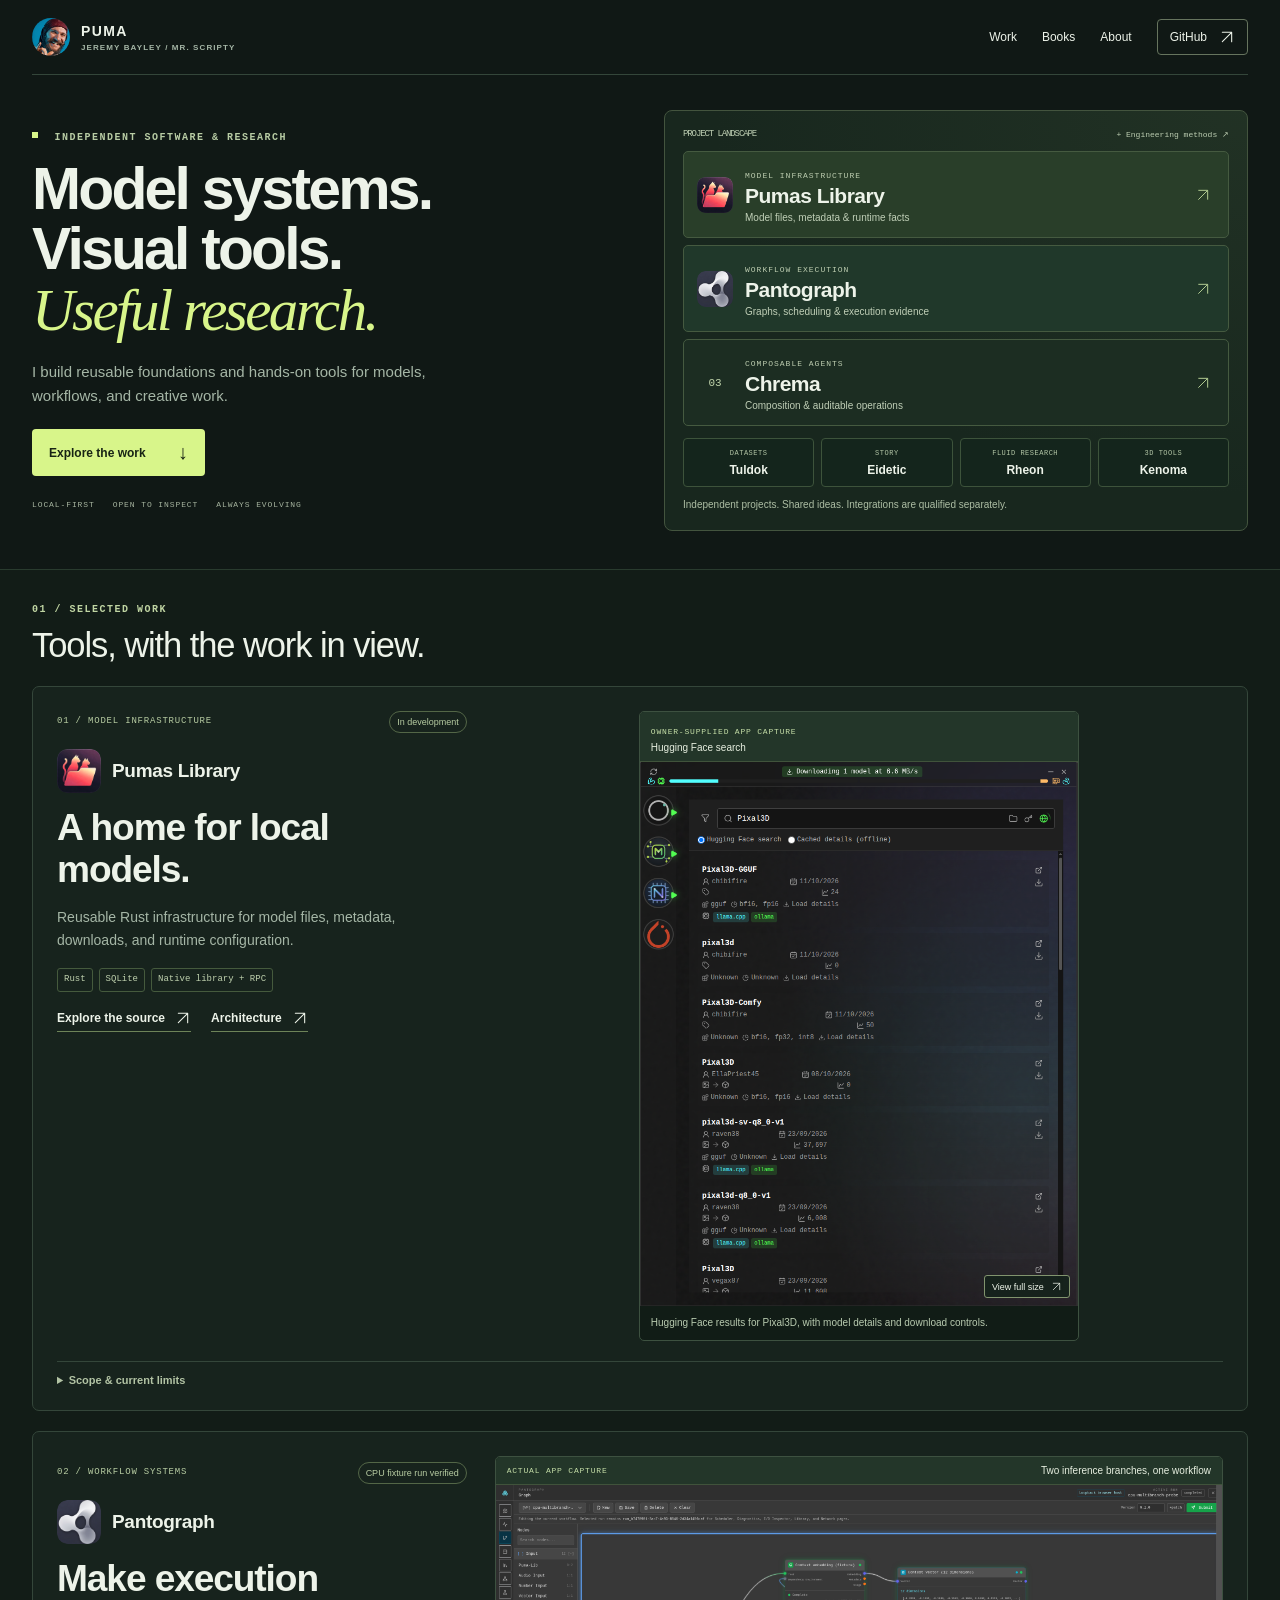
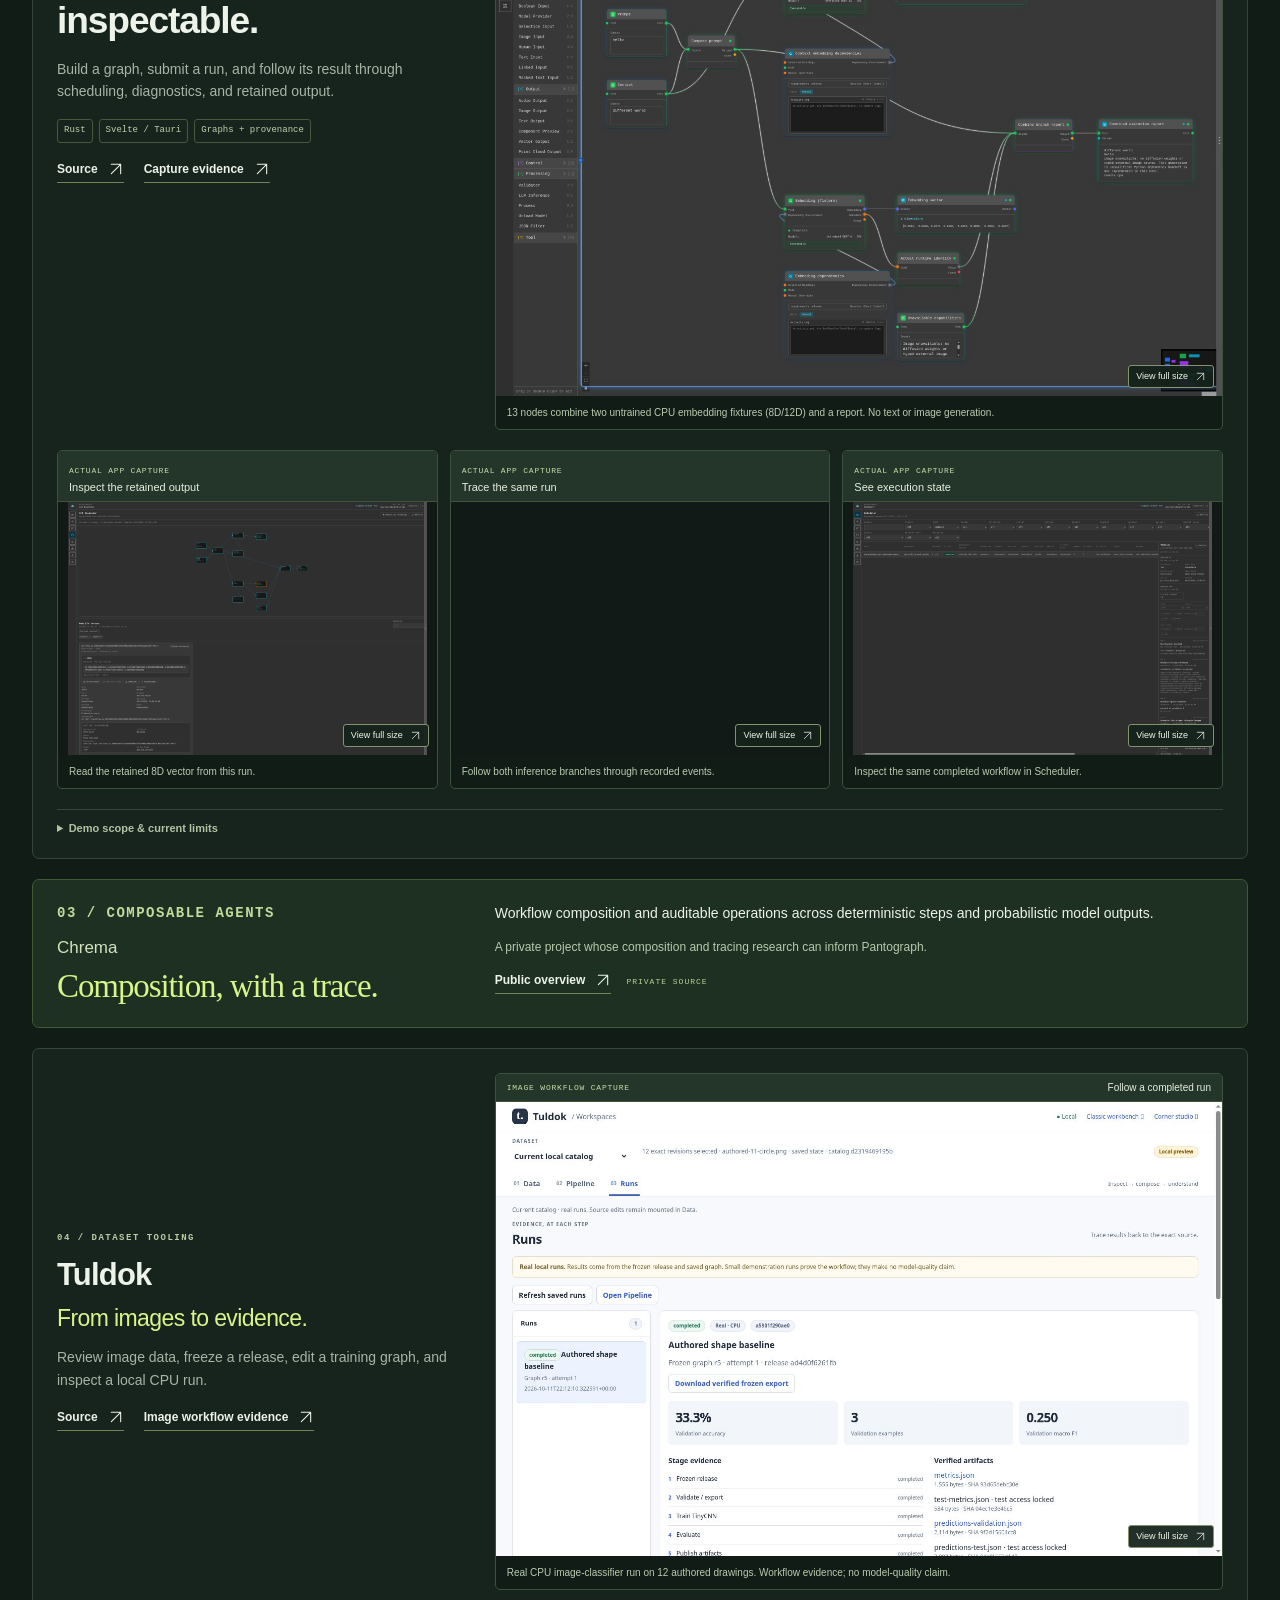
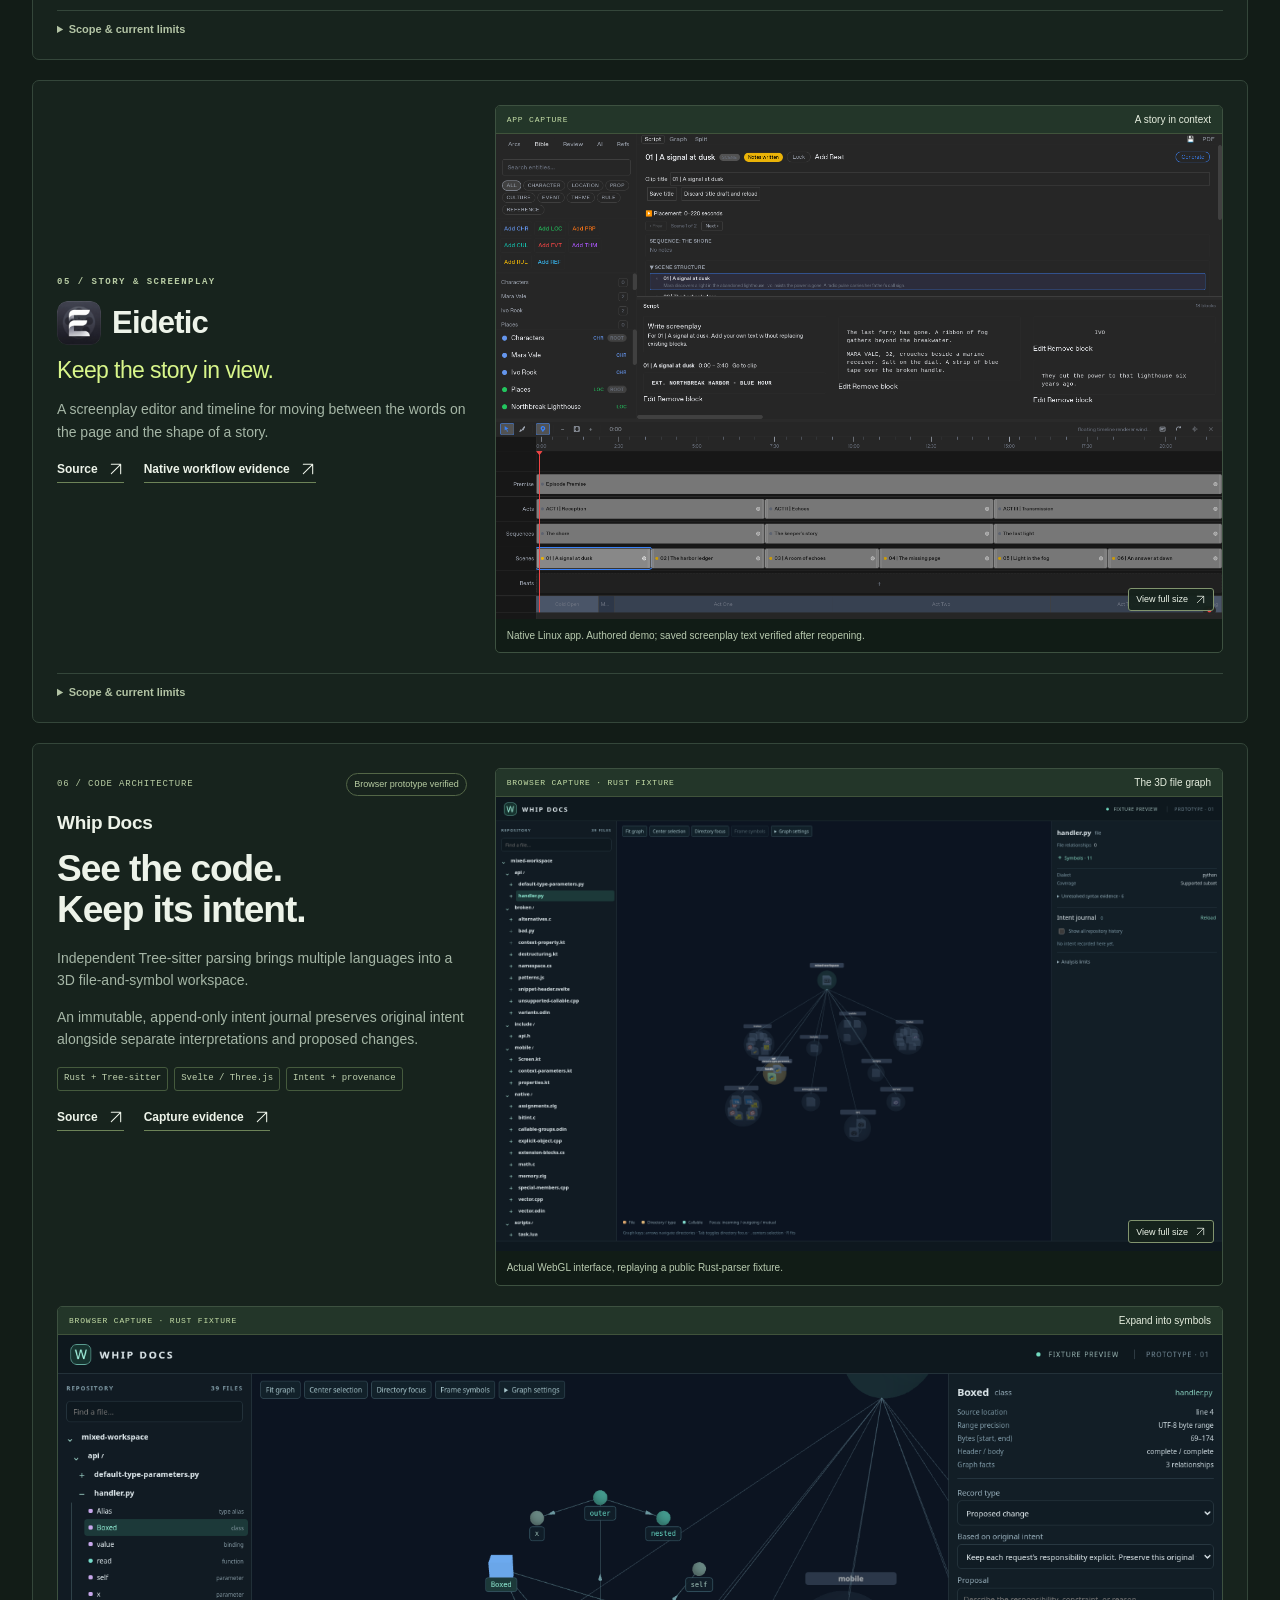
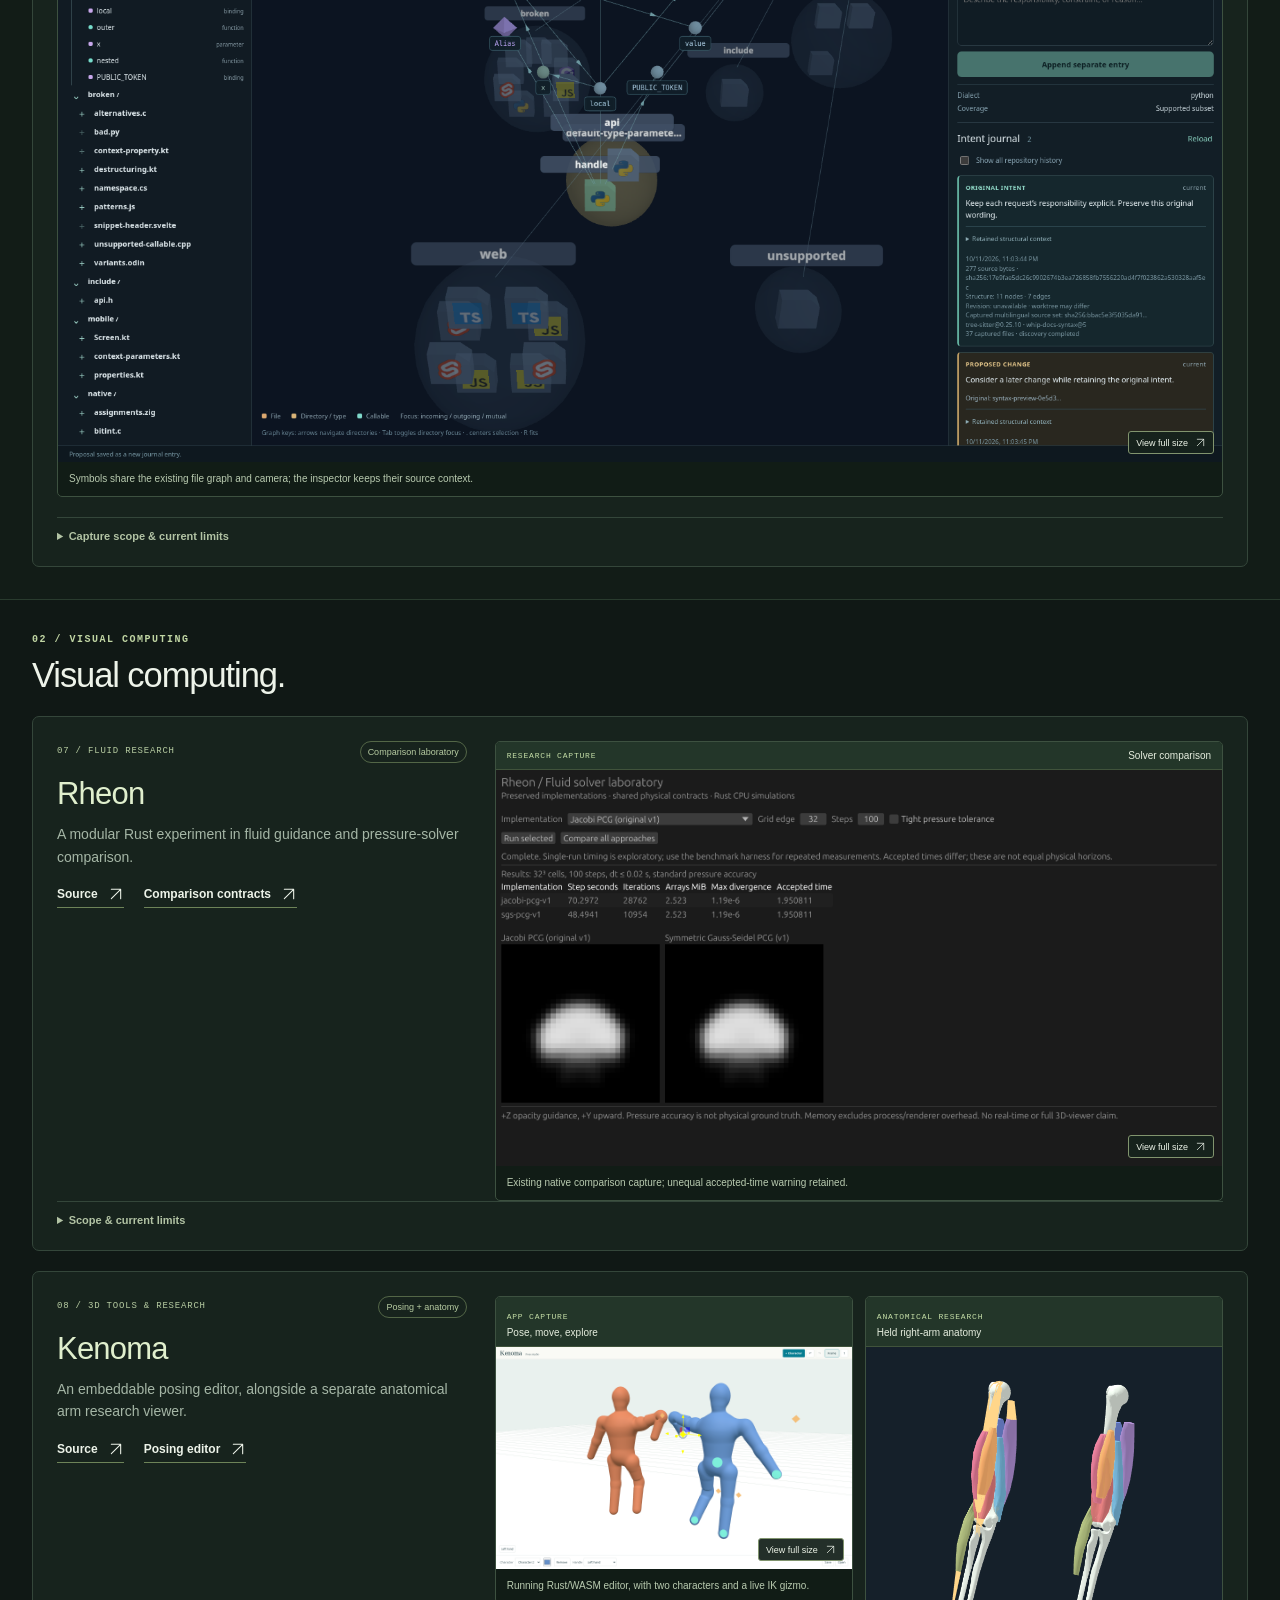
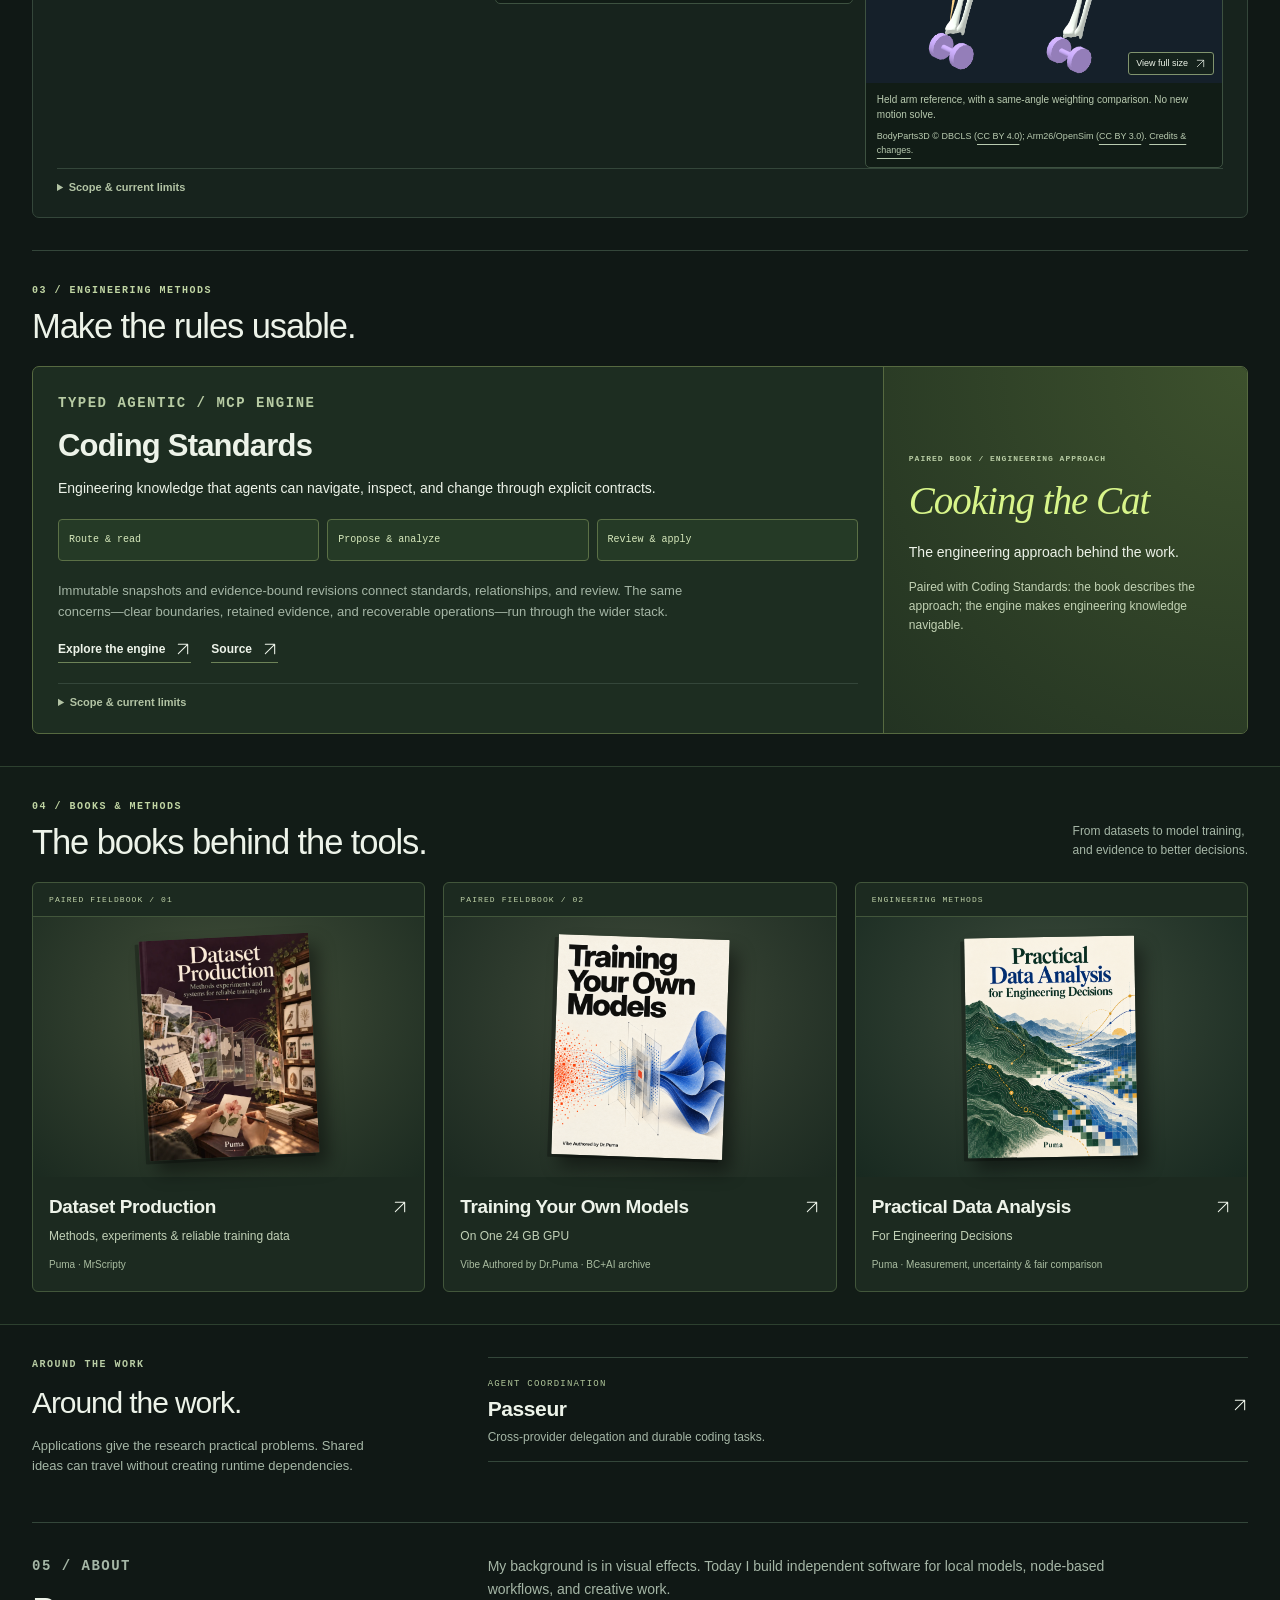
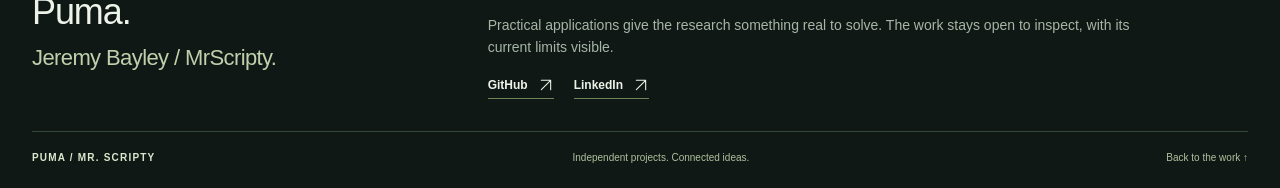
==== index.html @ 7b584778 "Fix stale portfolio styling with versioned asset URLs" ====
<!doctype html>
<html lang="en"><head><meta charset="utf-8"><meta name="viewport" content="width=device-width,initial-scale=1"><meta name="color-scheme" content="dark"><meta name="theme-color" content="#101815"><meta name="description" content="Puma / Jeremy Bayley: independent software, creative tools and practical research."><title>Puma · Jeremy Bayley — Systems, tools &amp; research</title><link rel="icon" href="assets/favicon.svg" type="image/svg+xml"><link rel="stylesheet" href="styles.41bb4b5ed6e1.css"><script src="script.73ab2d2be243.js" defer></script></head>
<body><a class="skip-link" href="#main">Skip to content</a>
<header class="site-header"><a class="wordmark" href="#top" aria-label="Puma, back to top"><img class="profile-photo" src="puma.jpg?v=661bb77b05d5" alt="Puma’s profile photo" width="1176" height="1174" decoding="async"><span>PUMA<small>JEREMY BAYLEY / MR. SCRIPTY</small></span></a><nav aria-label="Main navigation"><a href="#work">Work</a><a href="#books">Books</a><a href="#about">About</a><a class="nav-github" href="https://github.com/MrScripty">GitHub<svg class="icon" viewBox="0 0 24 24" fill="none" stroke="currentColor" stroke-width="1.6" stroke-linecap="round" stroke-linejoin="round" aria-hidden="true"><path d="M5 19 19 5M5 5h14v14"/></svg></a></nav></header>
<main id="main">
<section class="hero wrap" id="top"><div class="hero-copy"><p class="eyebrow"><span class="status-dot"></span> INDEPENDENT SOFTWARE &amp; RESEARCH</p><h1>Model systems.<br>Visual tools.<br><em>Useful research.</em></h1><p class="hero-description">I build reusable foundations and hands-on tools for models, workflows, and creative work.</p><a class="primary-link" href="#work">Explore the work <span aria-hidden="true">↓</span></a><div class="hero-signature"><span>LOCAL-FIRST</span><span>OPEN TO INSPECT</span><span>ALWAYS EVOLVING</span></div></div>
<div class="landscape" aria-labelledby="landscape-title"><div class="map-heading"><h2 id="landscape-title">Project landscape</h2><a href="#standards">+ Engineering methods ↗</a></div><div class="foundation-list"><a class="foundation foundation-pumas" href="#pumas"><img class="foundation-icon" src="assets/icons/pumas-icon.png" alt="" width="512" height="512"><div><small>MODEL INFRASTRUCTURE</small><strong>Pumas Library</strong><p>Model files, metadata &amp; runtime facts</p></div><svg class="foundation-glyph icon" viewBox="0 0 24 24" fill="none" stroke="currentColor" stroke-width="1.5" aria-hidden="true"><path d="M5 19 19 5M5 5h14v14"/></svg></a><a class="foundation" href="#pantograph"><img class="foundation-icon" src="assets/icons/pantograph-icon.png" alt="" width="512" height="512"><div><small>WORKFLOW EXECUTION</small><strong>Pantograph</strong><p>Graphs, scheduling &amp; execution evidence</p></div><svg class="foundation-glyph icon" viewBox="0 0 24 24" fill="none" stroke="currentColor" stroke-width="1.5" aria-hidden="true"><path d="M5 19 19 5M5 5h14v14"/></svg></a><a class="foundation foundation-chrema" href="#chrema"><span class="foundation-number">03</span><div><small>COMPOSABLE AGENTS</small><strong>Chrema</strong><p>Composition &amp; auditable operations</p></div><svg class="foundation-glyph icon" viewBox="0 0 24 24" fill="none" stroke="currentColor" stroke-width="1.5" aria-hidden="true"><path d="M5 19 19 5M5 5h14v14"/></svg></a></div><div class="map-tools"><a href="#tuldok"><small>DATASETS</small><b>Tuldok</b></a><a href="#eidetic"><small>STORY</small><b>Eidetic</b></a><a href="#rheon"><small>FLUID RESEARCH</small><b>Rheon</b></a><a href="#kenoma"><small>3D TOOLS</small><b>Kenoma</b></a></div><p class="map-caption">Independent projects. Shared ideas. <br>Integrations are qualified separately.</p></div></section>
<section class="work-section" id="work"><div class="wrap"><div class="section-heading"><p class="eyebrow">01 / SELECTED WORK</p><h2>Tools, with the work in view.</h2></div>
<article class="feature feature-pumas" id="pumas"><div class="project-copy"><div class="project-kicker"><span>01 / MODEL INFRASTRUCTURE</span><span class="pill">In development</span></div><h3 class="project-title"><img class="product-icon" src="assets/icons/pumas-icon.png" alt="" width="512" height="512">Pumas Library</h3><p class="project-deck">A home for local models.</p><p>Reusable Rust infrastructure for model files, metadata, downloads, and runtime configuration.</p><div class="tags"><span>Rust</span><span>SQLite</span><span>Native library + RPC</span></div><div class="project-links"><a class="text-link" href="https://github.com/MrScripty/Pumas-Library">Explore the source<svg class="icon" viewBox="0 0 24 24" fill="none" stroke="currentColor" stroke-width="1.6" stroke-linecap="round" stroke-linejoin="round" aria-hidden="true"><path d="M5 19 19 5M5 5h14v14"/></svg></a><a class="text-link" href="https://github.com/MrScripty/Pumas-Library/blob/main/docs/ARCHITECTURE.md">Architecture<svg class="icon" viewBox="0 0 24 24" fill="none" stroke="currentColor" stroke-width="1.6" stroke-linecap="round" stroke-linejoin="round" aria-hidden="true"><path d="M5 19 19 5M5 5h14v14"/></svg></a></div></div><div class="pumas-captures"><figure class="app-capture"><div class="capture-heading"><span>OWNER-SUPPLIED APP CAPTURE</span><b>Hugging Face search</b></div><a class="capture-button" href="assets/PumasLibrary_search_v0.8.0.png?v=174078d0e2f5" aria-label="Enlarge Pumas Library: Hugging Face search"><img src="assets/PumasLibrary_search_v0.8.0.png?v=174078d0e2f5" alt="Pumas Library Hugging Face search results for Pixal3D, showing model names, repository authors, formats and download controls." width="805" height="1001" loading="lazy" decoding="async"><span class="capture-zoom">View full size <svg class="icon" viewBox="0 0 24 24" fill="none" stroke="currentColor" stroke-width="1.6" stroke-linecap="round" stroke-linejoin="round" aria-hidden="true"><path d="M5 19 19 5M5 5h14v14"/></svg></span></a><figcaption>Hugging Face results for Pixal3D, with model details and download controls.</figcaption></figure></div><details class="project-boundary"><summary>Scope &amp; current limits</summary><p>This is an owner-supplied capture of the current local app. The screenshot does not establish an exact app source revision, completed downloads or inference results. Linux x64 is the primary runtime target; inference backends and host-language bindings have separate verification limits.</p></details></article>
<article class="feature feature-pantograph" id="pantograph"><div class="project-copy"><div class="project-kicker"><span>02 / WORKFLOW SYSTEMS</span><span class="pill">CPU fixture run verified</span></div><h3 class="project-title"><img class="product-icon" src="assets/icons/pantograph-icon.png" alt="" width="512" height="512">Pantograph</h3><p class="project-deck">Make execution inspectable.</p><p>Build a graph, submit a run, and follow its result through scheduling, diagnostics, and retained output.</p><div class="tags"><span>Rust</span><span>Svelte / Tauri</span><span>Graphs + provenance</span></div><div class="project-links"><a class="text-link" href="https://github.com/MrScripty/Pantograph">Source<svg class="icon" viewBox="0 0 24 24" fill="none" stroke="currentColor" stroke-width="1.6" stroke-linecap="round" stroke-linejoin="round" aria-hidden="true"><path d="M5 19 19 5M5 5h14v14"/></svg></a><a class="text-link" href="https://github.com/MrScripty/Pantograph/blob/03d838bb099104ccd36f02f366d1d4721674626a/docs/images/multibranch-inference-demo-2026-10-12/README.md">Capture evidence<svg class="icon" viewBox="0 0 24 24" fill="none" stroke="currentColor" stroke-width="1.6" stroke-linecap="round" stroke-linejoin="round" aria-hidden="true"><path d="M5 19 19 5M5 5h14v14"/></svg></a></div></div><div class="project-visual"><figure class="app-capture"><div class="capture-heading"><span>ACTUAL APP CAPTURE</span><b>Two inference branches, one workflow</b></div><a class="capture-button" href="assets/pantograph-inference-multibranch-graph-completed.png?v=d48e36d267e7" aria-label="Enlarge Two inference branches, one workflow"><img src="assets/pantograph-inference-multibranch-graph-completed.png?v=d48e36d267e7" alt="Actual Pantograph 13-node graph showing two completed untrained Candle CPU embedding branches, eight- and twelve-dimensional vector outputs, and a combined report that states unavailable capabilities." width="2560" height="1800" loading="lazy" decoding="async"><span class="capture-zoom">View full size <svg class="icon" viewBox="0 0 24 24" fill="none" stroke="currentColor" stroke-width="1.6" stroke-linecap="round" stroke-linejoin="round" aria-hidden="true"><path d="M5 19 19 5M5 5h14v14"/></svg></span></a><figcaption>13 nodes combine two untrained CPU embedding fixtures (8D/12D) and a report. No text or image generation.</figcaption></figure></div><div class="capture-strip"><figure class="app-capture"><div class="capture-heading"><span>ACTUAL APP CAPTURE</span><b>Inspect the retained output</b></div><a class="capture-button" href="assets/pantograph-inference-multibranch-retained-output.png?v=21f74817ab9e" aria-label="Enlarge Inspect the retained output"><img src="assets/pantograph-inference-multibranch-retained-output.png?v=21f74817ab9e" alt="Pantograph I/O Inspector showing the same 13-node workflow and its retained eight-dimensional embedding vector." width="2560" height="1800" loading="lazy" decoding="async"><span class="capture-zoom">View full size <svg class="icon" viewBox="0 0 24 24" fill="none" stroke="currentColor" stroke-width="1.6" stroke-linecap="round" stroke-linejoin="round" aria-hidden="true"><path d="M5 19 19 5M5 5h14v14"/></svg></span></a><figcaption>Read the retained 8D vector from this run.</figcaption></figure><figure class="app-capture"><div class="capture-heading"><span>ACTUAL APP CAPTURE</span><b>Trace the same run</b></div><a class="capture-button" href="assets/pantograph-inference-multibranch-diagnostics.png?v=797ea7038a73" aria-label="Enlarge Trace the same run"><img src="assets/pantograph-inference-multibranch-diagnostics.png?v=797ea7038a73" alt="Pantograph Diagnostics showing 22 projected events, both inference owners and the terminal event for the completed multi-branch run." width="2560" height="1800" loading="lazy" decoding="async"><span class="capture-zoom">View full size <svg class="icon" viewBox="0 0 24 24" fill="none" stroke="currentColor" stroke-width="1.6" stroke-linecap="round" stroke-linejoin="round" aria-hidden="true"><path d="M5 19 19 5M5 5h14v14"/></svg></span></a><figcaption>Follow both inference branches through recorded events.</figcaption></figure><figure class="app-capture"><div class="capture-heading"><span>ACTUAL APP CAPTURE</span><b>See execution state</b></div><a class="capture-button" href="assets/pantograph-inference-multibranch-scheduler.png?v=7bfa03d810b4" aria-label="Enlarge See execution state"><img src="assets/pantograph-inference-multibranch-scheduler.png?v=7bfa03d810b4" alt="Pantograph Scheduler showing the completed multi-branch CPU workflow and its event timeline. Estimate and cache fields retain their unavailable or unknown states." width="2560" height="1800" loading="lazy" decoding="async"><span class="capture-zoom">View full size <svg class="icon" viewBox="0 0 24 24" fill="none" stroke="currentColor" stroke-width="1.6" stroke-linecap="round" stroke-linejoin="round" aria-hidden="true"><path d="M5 19 19 5M5 5h14v14"/></svg></span></a><figcaption>Inspect the same completed workflow in Scheduler.</figcaption></figure></div><details class="project-boundary"><summary>Demo scope &amp; current limits</summary><p>All four unedited views belong to one completed 13-node, 13-edge run in the Svelte workbench and loopback Rust service at source 7b30b9b. Candle CPU inference uses committed, untrained BERT-8 and BERT-12 fixtures; this verifies the execution path, not useful semantic quality. The report combines existing text and runtime facts. Text generation is unqualified; image generation and image transport are unavailable in this host. Native Tauri execution is not established. Unknown dependency badges, scheduler estimates and cache fields remain visible without treating them as verified measurements.</p></details></article>
<article class="chrema-panel" id="chrema"><div><p class="eyebrow">03 / COMPOSABLE AGENTS</p><h3>Chrema</h3><p class="project-deck">Composition, with a trace.</p></div><div><p>Workflow composition and auditable operations across deterministic steps and probabilistic model outputs.</p><p class="subtle">A private project whose composition and tracing research can inform Pantograph.</p><a class="text-link" href="https://github.com/MrScripty/MrScripty#models-workflows--agent-first-development">Public overview<svg class="icon" viewBox="0 0 24 24" fill="none" stroke="currentColor" stroke-width="1.6" stroke-linecap="round" stroke-linejoin="round" aria-hidden="true"><path d="M5 19 19 5M5 5h14v14"/></svg></a><span class="private-label">PRIVATE SOURCE</span></div></article>
<div class="application-grid"><section class="tool-card app-section" id="tuldok"><div class="app-copy"><p class="eyebrow">04 / DATASET TOOLING</p><h3>Tuldok</h3><p class="tool-deck">From images to evidence.</p><p>Review image data, freeze a release, edit a training graph, and inspect a local CPU run.</p><div class="project-links"><a class="text-link" href="https://github.com/MrScripty/Tuldok">Source<svg class="icon" viewBox="0 0 24 24" fill="none" stroke="currentColor" stroke-width="1.6" stroke-linecap="round" stroke-linejoin="round" aria-hidden="true"><path d="M5 19 19 5M5 5h14v14"/></svg></a><a class="text-link" href="https://github.com/MrScripty/Tuldok/blob/6d939359d3cef2464c2aff990dd58d50c4f8d791/docs/images/workspaces-m2/README.md">Image workflow evidence<svg class="icon" viewBox="0 0 24 24" fill="none" stroke="currentColor" stroke-width="1.6" stroke-linecap="round" stroke-linejoin="round" aria-hidden="true"><path d="M5 19 19 5M5 5h14v14"/></svg></a></div></div><div class="project-visual"><figure class="app-capture"><div class="capture-heading"><span>IMAGE WORKFLOW CAPTURE</span><b>Follow a completed run</b></div><a class="capture-button" href="assets/tuldok-workspace-results.jpg?v=34fdf853af38" aria-label="Enlarge Tuldok completed image-classifier run"><img src="assets/tuldok-workspace-results.jpg?v=34fdf853af38" alt="Tuldok Runs workspace showing a completed CPU image-classifier run, its frozen graph and release, validation metrics on three examples, completed stages, and verified artifacts." width="1440" height="900" loading="lazy" decoding="async"><span class="capture-zoom">View full size <svg class="icon" viewBox="0 0 24 24" fill="none" stroke="currentColor" stroke-width="1.6" stroke-linecap="round" stroke-linejoin="round" aria-hidden="true"><path d="M5 19 19 5M5 5h14v14"/></svg></span></a><figcaption>Real CPU image-classifier run on 12 authored drawings. Workflow evidence; no model-quality claim.</figcaption></figure></div><details class="project-boundary"><summary>Scope &amp; current limits</summary><p>Image classification with scratch CPU training. PostgreSQL persistence, restart, and data correction into a new release were verified. The tiny authored fixture does not establish useful model quality. Audio and 3D training are not qualified.</p></details></section><section class="tool-card app-section" id="eidetic"><div class="app-copy"><p class="eyebrow">05 / STORY &amp; SCREENPLAY</p><h3 class="project-title"><img class="product-icon" src="assets/icons/eidetic-icon.png" alt="" width="512" height="512">Eidetic</h3><p class="tool-deck">Keep the story in view.</p><p>A screenplay editor and timeline for moving between the words on the page and the shape of a story.</p><div class="project-links"><a class="text-link" href="https://github.com/MrScripty/Eidetic">Source<svg class="icon" viewBox="0 0 24 24" fill="none" stroke="currentColor" stroke-width="1.6" stroke-linecap="round" stroke-linejoin="round" aria-hidden="true"><path d="M5 19 19 5M5 5h14v14"/></svg></a><a class="text-link" href="https://github.com/MrScripty/Eidetic/blob/0f3481cd93e28673a566c77a2f0c7ca48469aab5/docs/reports/native-workflow-acceptance/README.md">Native workflow evidence<svg class="icon" viewBox="0 0 24 24" fill="none" stroke="currentColor" stroke-width="1.6" stroke-linecap="round" stroke-linejoin="round" aria-hidden="true"><path d="M5 19 19 5M5 5h14v14"/></svg></a></div></div><div class="project-visual"><figure class="app-capture"><div class="capture-heading"><span>APP CAPTURE</span><b>A story in context</b></div><a class="capture-button" href="assets/eidetic-screenplay-timeline.png?v=d8f85a18ac88" aria-label="Enlarge A story in context"><img src="assets/eidetic-screenplay-timeline.png?v=d8f85a18ac88" alt="Eidetic native Linux screenplay editor and six-scene timeline for the authored Signal at Low Tide demo." width="1440" height="960" loading="lazy" decoding="async"><span class="capture-zoom">View full size <svg class="icon" viewBox="0 0 24 24" fill="none" stroke="currentColor" stroke-width="1.6" stroke-linecap="round" stroke-linejoin="round" aria-hidden="true"><path d="M5 19 19 5M5 5h14v14"/></svg></span></a><figcaption>Native Linux app. Authored demo; saved screenplay text verified after reopening.</figcaption></figure></div><details class="project-boundary"><summary>Scope &amp; current limits</summary><p>Native Linux editing, save/reopen, cancellation and timeline controls were tested in draft PR #30. Renderer-type switching needs a restart; unified multiwindow rendering is unfinished. No real Pumas inference was tested. Story content is original authored fiction.</p></details></section></div>
<section class="feature feature-whip" id="whip-docs"><div class="project-copy"><div class="project-kicker"><span>06 / CODE ARCHITECTURE</span><span class="pill">Browser prototype verified</span></div><h3>Whip Docs</h3><p class="project-deck">See the code.<br>Keep its intent.</p><p>Independent Tree-sitter parsing brings multiple languages into a 3D file-and-symbol workspace.</p><p>An immutable, append-only intent journal preserves original intent alongside separate interpretations and proposed changes.</p><div class="tags"><span>Rust + Tree-sitter</span><span>Svelte / Three.js</span><span>Intent + provenance</span></div><div class="project-links"><a class="text-link" href="https://github.com/MrScripty/whip-docs">Source<svg class="icon" viewBox="0 0 24 24" fill="none" stroke="currentColor" stroke-width="1.6" stroke-linecap="round" stroke-linejoin="round" aria-hidden="true"><path d="M5 19 19 5M5 5h14v14"/></svg></a><a class="text-link" href="https://github.com/MrScripty/whip-docs/blob/c5a8417e4e13d18c6751de196cf667653863d5de/docs/images/README.md">Capture evidence<svg class="icon" viewBox="0 0 24 24" fill="none" stroke="currentColor" stroke-width="1.6" stroke-linecap="round" stroke-linejoin="round" aria-hidden="true"><path d="M5 19 19 5M5 5h14v14"/></svg></a></div></div><div class="project-visual"><figure class="app-capture "><div class="capture-heading"><span>BROWSER CAPTURE · RUST FIXTURE</span><b>The 3D file graph</b></div><a class="capture-button" href="assets/whip-docs-file-graph.png?v=a27901eb2ef0" aria-label="Enlarge Whip Docs The 3D file graph"><img src="assets/whip-docs-file-graph.png?v=a27901eb2ef0" alt="Actual Whip Docs browser interface with the repository tree, original 3D file and directory graph, and compact file inspector. The Fixture Preview indicator is visible." width="1680" height="1050" loading="lazy" decoding="async"><span class="capture-zoom">View full size <svg class="icon" viewBox="0 0 24 24" fill="none" stroke="currentColor" stroke-width="1.6" stroke-linecap="round" stroke-linejoin="round" aria-hidden="true"><path d="M5 19 19 5M5 5h14v14"/></svg></span></a><figcaption>Actual WebGL interface, replaying a public Rust-parser fixture.</figcaption></figure></div><div class="whip-details"><figure class="app-capture "><div class="capture-heading"><span>BROWSER CAPTURE · RUST FIXTURE</span><b>Expand into symbols</b></div><a class="capture-button" href="assets/whip-docs-expanded-symbols.png?v=34637384262d" aria-label="Enlarge Whip Docs Expand into symbols"><img src="assets/whip-docs-expanded-symbols.png?v=34637384262d" alt="Whip Docs browser capture with Python declarations expanded above their parent file in the same 3D scene. The selected Boxed class and its intent journal appear in the inspector." width="1680" height="1050" loading="lazy" decoding="async"><span class="capture-zoom">View full size <svg class="icon" viewBox="0 0 24 24" fill="none" stroke="currentColor" stroke-width="1.6" stroke-linecap="round" stroke-linejoin="round" aria-hidden="true"><path d="M5 19 19 5M5 5h14v14"/></svg></span></a><figcaption>Symbols share the existing file graph and camera; the inspector keeps their source context.</figcaption></figure></div><details class="project-boundary"><summary>Capture scope &amp; current limits</summary><p>These are unedited Chromium captures of the real UI at a5caed08, replaying public synthetic output from the Rust Tree-sitter parser (extractor @5). The latest @6 parser repair preserves this UI. Browser fixture storage is separate from the Rust journal. Native desktop build, Tauri IPC and restart acceptance are not yet verified. The inspector records intent and proposals; it does not execute proposals or establish a Passeur runtime integration.</p></details></section>
</div></section>
<section class="research-section wrap" id="research"><div class="section-heading"><p class="eyebrow">02 / VISUAL COMPUTING</p><h2>Visual computing.</h2></div><div class="research-grid"><article class="research-card" id="rheon"><div class="research-copy"><div class="project-kicker"><span>07 / FLUID RESEARCH</span><span class="pill">Comparison laboratory</span></div><h3>Rheon</h3><p>A modular Rust experiment in fluid guidance and pressure-solver comparison.</p><div class="project-links"><a class="text-link" href="https://github.com/MrScripty/Rheon">Source<svg class="icon" viewBox="0 0 24 24" fill="none" stroke="currentColor" stroke-width="1.6" stroke-linecap="round" stroke-linejoin="round" aria-hidden="true"><path d="M5 19 19 5M5 5h14v14"/></svg></a><a class="text-link" href="https://github.com/MrScripty/Rheon/blob/main/docs/COMPARISON.md">Comparison contracts<svg class="icon" viewBox="0 0 24 24" fill="none" stroke="currentColor" stroke-width="1.6" stroke-linecap="round" stroke-linejoin="round" aria-hidden="true"><path d="M5 19 19 5M5 5h14v14"/></svg></a></div></div><div class="research-visual"><figure class="app-capture"><div class="capture-heading"><span>RESEARCH CAPTURE</span><b>Solver comparison</b></div><a class="capture-button" href="assets/rheon-native-comparison.png?v=95cbfa411eb5" aria-label="Enlarge Solver comparison"><img src="assets/rheon-native-comparison.png?v=95cbfa411eb5" alt="Solver comparison. Existing native comparison capture; unequal accepted-time warning retained." width="1650" height="900" loading="lazy" decoding="async"><span class="capture-zoom">View full size <svg class="icon" viewBox="0 0 24 24" fill="none" stroke="currentColor" stroke-width="1.6" stroke-linecap="round" stroke-linejoin="round" aria-hidden="true"><path d="M5 19 19 5M5 5h14v14"/></svg></span></a><figcaption>Existing native comparison capture; unequal accepted-time warning retained.</figcaption></figure></div><details class="project-boundary"><summary>Scope &amp; current limits</summary><p>The current capture is a fixed-box solver comparison with unequal accepted-time warnings. It is not physical validation or a production simulation benchmark. Full 3D simulation qualification remains separate.</p></details></article><article class="research-card" id="kenoma"><div class="research-copy"><div class="project-kicker"><span>08 / 3D TOOLS &amp; RESEARCH</span><span class="pill">Posing + anatomy</span></div><h3>Kenoma</h3><p>An embeddable posing editor, alongside a separate anatomical arm research viewer.</p><div class="project-links"><a class="text-link" href="https://github.com/MrScripty/Kenoma">Source<svg class="icon" viewBox="0 0 24 24" fill="none" stroke="currentColor" stroke-width="1.6" stroke-linecap="round" stroke-linejoin="round" aria-hidden="true"><path d="M5 19 19 5M5 5h14v14"/></svg></a><a class="text-link" href="https://github.com/MrScripty/Kenoma/blob/main/browser/simple-graph/README.md">Posing editor<svg class="icon" viewBox="0 0 24 24" fill="none" stroke="currentColor" stroke-width="1.6" stroke-linecap="round" stroke-linejoin="round" aria-hidden="true"><path d="M5 19 19 5M5 5h14v14"/></svg></a></div></div><div class="research-visual"><div class="kenoma-captures"><figure class="app-capture"><div class="capture-heading"><span>APP CAPTURE</span><b>Pose, move, explore</b></div><a class="capture-button" href="assets/kenoma-two-character-scene.png?v=4ae8f7458f54" aria-label="Enlarge Pose, move, explore"><img src="assets/kenoma-two-character-scene.png?v=4ae8f7458f54" alt="Pose, move, explore. Running Rust/WASM editor, with two characters and a live IK gizmo." width="1600" height="1000" loading="lazy" decoding="async"><span class="capture-zoom">View full size <svg class="icon" viewBox="0 0 24 24" fill="none" stroke="currentColor" stroke-width="1.6" stroke-linecap="round" stroke-linejoin="round" aria-hidden="true"><path d="M5 19 19 5M5 5h14v14"/></svg></span></a><figcaption>Running Rust/WASM editor, with two characters and a live IK gizmo.</figcaption></figure><figure class="app-capture"><div class="capture-heading"><span>ANATOMICAL RESEARCH</span><b>Held right-arm anatomy</b></div><a class="capture-button" href="assets/kenoma-held-anatomy-scene.png?v=f5447eaa7a86" aria-label="Enlarge Held right-arm anatomy"><img src="assets/kenoma-held-anatomy-scene.png?v=f5447eaa7a86" alt="Kenoma native WebGL canvas showing a held right-arm reference assembly with three atlas bones, seven derived muscle volumes and gold tendon routes, beside the same-angle authored bone-weight comparison." width="700" height="661" loading="lazy" decoding="async"><span class="capture-zoom">View full size <svg class="icon" viewBox="0 0 24 24" fill="none" stroke="currentColor" stroke-width="1.6" stroke-linecap="round" stroke-linejoin="round" aria-hidden="true"><path d="M5 19 19 5M5 5h14v14"/></svg></span></a><figcaption>Held arm reference, with a same-angle weighting comparison. No new motion solve.<span class="capture-attribution">BodyParts3D © DBCLS (<a href="https://creativecommons.org/licenses/by/4.0/">CC BY 4.0</a>); Arm26/OpenSim (<a href="https://creativecommons.org/licenses/by/3.0/">CC BY 3.0</a>). <a href="https://github.com/MrScripty/Kenoma/blob/b9ccaacd355d9c75cce042541f738de7df56de69/docs/review/research-book-teaching/portfolio-anatomy/held-scene.md">Credits &amp; changes</a>.</span></figcaption></figure></div></div><details class="project-boundary"><summary>Scope &amp; current limits</summary><p>The poser shows schematic characters with visible joint creasing. The separate arm viewer shows three atlas bones, seven derived muscle volumes and authored tendon routes at a stored, held resting state. No new time step or trajectory ran during capture. It is not a validated full-body simulation or a clinical model.</p></details></article></div></section>
<section class="standards-section wrap" id="standards"><div class="section-heading"><p class="eyebrow">03 / ENGINEERING METHODS</p><h2>Make the rules usable.</h2></div><div class="standards-pair"><article class="standards-engine"><p class="eyebrow">TYPED AGENTIC / MCP ENGINE</p><h3>Coding Standards</h3><p>Engineering knowledge that agents can navigate, inspect, and change through explicit contracts.</p><div class="engine-flow" aria-label="Standards workflow"><span>Route &amp; read</span><span>Propose &amp; analyze</span><span>Review &amp; apply</span></div><p class="subtle">Immutable snapshots and evidence-bound revisions connect standards, relationships, and review. The same concerns—clear boundaries, retained evidence, and recoverable operations—run through the wider stack.</p><div class="project-links"><a class="text-link" href="https://github.com/MrScripty/Coding-Standards/blob/188beda1fa477d21d576c233dd8c7f4c4c267d23/tools/standards_engine/README.md">Explore the engine<svg class="icon" viewBox="0 0 24 24" fill="none" stroke="currentColor" stroke-width="1.6" stroke-linecap="round" stroke-linejoin="round" aria-hidden="true"><path d="M5 19 19 5M5 5h14v14"/></svg></a><a class="text-link" href="https://github.com/MrScripty/Coding-Standards">Source<svg class="icon" viewBox="0 0 24 24" fill="none" stroke="currentColor" stroke-width="1.6" stroke-linecap="round" stroke-linejoin="round" aria-hidden="true"><path d="M5 19 19 5M5 5h14v14"/></svg></a></div><details class="project-boundary"><summary>Scope &amp; current limits</summary><p>Typed MCP navigation and controlled authoring are documented in the current engine. Content qualification is a separate process; the real corpus begins unqualified. Review, application, and recovery remain explicit operations. This is not a claim that every application integrates the engine.</p></details></article><aside class="paired-book"><p class="eyebrow">PAIRED BOOK / ENGINEERING APPROACH</p><h3>Cooking the Cat</h3><p>The engineering approach behind the work.</p><p class="subtle">Paired with Coding Standards: the book describes the approach; the engine makes engineering knowledge navigable.</p></aside></div></section>
<section class="books-section" id="books"><div class="wrap"><div class="section-heading books-heading"><div><p class="eyebrow">04 / BOOKS &amp; METHODS</p><h2>The books behind the tools.</h2></div><p>From datasets to model training,<br>and evidence to better decisions.</p></div><div class="book-grid"><a class="book-card" href="https://github.com/MrScripty/dataset-production"><span class="book-series">PAIRED FIELDBOOK / 01</span><div class="book-art"><img src="assets/books/dataset-production.webp" width="500" height="646" alt="Dataset Production — original public book cover" loading="lazy" decoding="async"></div><div class="book-meta"><h3>Dataset Production<svg class="icon" viewBox="0 0 24 24" fill="none" stroke="currentColor" stroke-width="1.6" stroke-linecap="round" stroke-linejoin="round" aria-hidden="true"><path d="M5 19 19 5M5 5h14v14"/></svg></h3><p>Methods, experiments &amp; reliable training data</p><small>Puma · MrScripty</small></div></a><a class="book-card" href="https://github.com/bc-ai-ecosystem/training-your-own-models"><span class="book-series">PAIRED FIELDBOOK / 02</span><div class="book-art"><img src="assets/books/training-your-own-models.png" width="1104" height="1424" alt="Training Your Own Models — original public book cover" loading="lazy" decoding="async"></div><div class="book-meta"><h3>Training Your Own Models<svg class="icon" viewBox="0 0 24 24" fill="none" stroke="currentColor" stroke-width="1.6" stroke-linecap="round" stroke-linejoin="round" aria-hidden="true"><path d="M5 19 19 5M5 5h14v14"/></svg></h3><p>On One 24 GB GPU</p><small>Vibe Authored by Dr.Puma · BC+AI archive</small></div></a><a class="book-card" href="https://mrscripty.github.io/practical-data-analysis/"><span class="book-series">ENGINEERING METHODS</span><div class="book-art"><img src="assets/books/practical-data-analysis.png" width="1102" height="1427" alt="Practical Data Analysis — original public book cover" loading="lazy" decoding="async"></div><div class="book-meta"><h3>Practical Data Analysis<svg class="icon" viewBox="0 0 24 24" fill="none" stroke="currentColor" stroke-width="1.6" stroke-linecap="round" stroke-linejoin="round" aria-hidden="true"><path d="M5 19 19 5M5 5h14v14"/></svg></h3><p>For Engineering Decisions</p><small>Puma · Measurement, uncertainty &amp; fair comparison</small></div></a></div></div></section>
<section class="related-section wrap"><div><p class="eyebrow">AROUND THE WORK</p><h2>Around the work.</h2><p class="subtle">Applications give the research practical problems. Shared ideas can travel without creating runtime dependencies.</p></div><div class="related-list"><a href="https://github.com/MrScripty/Passeur"><span>AGENT COORDINATION</span><h3>Passeur <svg class="icon" viewBox="0 0 24 24" fill="none" stroke="currentColor" stroke-width="1.6" stroke-linecap="round" stroke-linejoin="round" aria-hidden="true"><path d="M5 19 19 5M5 5h14v14"/></svg></h3><p>Cross-provider delegation and durable coding tasks.</p></a></div></section>
<section class="about-section wrap" id="about"><div><p class="eyebrow">05 / ABOUT</p><h2>Puma.<br><span>Jeremy Bayley / MrScripty.</span></h2></div><div><p>My background is in visual effects. Today I build independent software for local models, node-based workflows, and creative work.</p><p>Practical applications give the research something real to solve. The work stays open to inspect, with its current limits visible.</p><div class="project-links"><a class="text-link" href="https://github.com/MrScripty">GitHub<svg class="icon" viewBox="0 0 24 24" fill="none" stroke="currentColor" stroke-width="1.6" stroke-linecap="round" stroke-linejoin="round" aria-hidden="true"><path d="M5 19 19 5M5 5h14v14"/></svg></a><a class="text-link" href="https://www.linkedin.com/in/jeremybayley">LinkedIn<svg class="icon" viewBox="0 0 24 24" fill="none" stroke="currentColor" stroke-width="1.6" stroke-linecap="round" stroke-linejoin="round" aria-hidden="true"><path d="M5 19 19 5M5 5h14v14"/></svg></a></div></div></section>
</main><footer class="site-footer wrap"><a href="#top">PUMA / MR. SCRIPTY</a><span>Independent projects. Connected ideas.</span><a href="#work">Back to the work ↑</a></footer>
<dialog class="image-dialog" id="image-dialog" aria-labelledby="dialog-caption"><button class="dialog-close" type="button" aria-label="Close enlarged screenshot">Close <span aria-hidden="true">×</span></button><img id="dialog-image" alt=""><p id="dialog-caption"></p></dialog>
</body></html>
---- styles.41bb4b5ed6e1.css ----
:root{--ink:#edf3e9;--forest:#101815;--paper:#17231d;--cream:#1c2b22;--lime:#d8f58a;--muted:#a5b6a6;--line:#34463a;font-family:Inter,ui-sans-serif,-apple-system,BlinkMacSystemFont,"Segoe UI",sans-serif;color:var(--ink);background:var(--forest);font-synthesis:none;color-scheme:dark}
*{box-sizing:border-box}html{scroll-behavior:smooth;scroll-padding-top:24px}body{margin:0}a{color:inherit;text-underline-offset:5px}button{font:inherit}img{max-width:100%}h1,h2,h3,p{margin-top:0}p{line-height:1.6}a,button,summary{-webkit-tap-highlight-color:transparent}a:focus-visible,button:focus-visible,summary:focus-visible{outline:3px solid var(--lime);outline-offset:4px}.wrap,.site-header{width:min(1240px,calc(100% - 64px));margin-inline:auto}.icon{width:16px;height:16px;display:inline-block;vertical-align:-3px;flex:none}.skip-link{position:fixed;top:12px;left:12px;z-index:100;background:var(--lime);color:#182018;padding:0;clip-path:inset(50%);width:1px;height:1px;overflow:hidden;white-space:nowrap}.skip-link:focus{clip-path:none;width:auto;height:auto;padding:14px}
.site-header{display:flex;align-items:center;justify-content:space-between;padding:18px 0;border-bottom:1px solid var(--line)}.wordmark{display:flex;gap:11px;align-items:center;text-decoration:none;font-size:14px;letter-spacing:1.4px;font-weight:750}.wordmark small{display:block;font-size:8px;color:var(--muted);letter-spacing:1.1px;margin-top:4px}.profile-photo{width:38px;height:38px;flex:none;display:block;border-radius:50%;object-fit:cover;object-position:center}.site-header nav{display:flex;gap:25px;align-items:center;font-size:12px}.site-header nav>a{text-decoration:none}.nav-github{border:1px solid #66745e;border-radius:4px;padding:9px 12px;display:flex;gap:12px;align-items:center}
.hero{display:grid;grid-template-columns:1fr 1fr;gap:48px;align-items:center;padding-block:35px 38px}.eyebrow{font:10px/1.6 ui-monospace,SFMono-Regular,Consolas,monospace;letter-spacing:1.5px;font-weight:600;margin-bottom:13px;color:#b8cca4}.status-dot{display:inline-block;width:6px;height:6px;background:var(--lime);margin-right:9px;vertical-align:2px}.hero h1{font-size:clamp(45px,4.6vw,65px);letter-spacing:-2.8px;line-height:1.03;font-weight:570;margin-bottom:19px}.hero h1 em{font-family:Georgia,"Times New Roman",serif;font-weight:400;color:var(--lime);letter-spacing:-2.5px}.hero-description{max-width:445px;color:var(--muted);font-size:15px;margin-bottom:21px}.primary-link{display:inline-flex;gap:32px;align-items:center;padding:12px 17px;background:var(--lime);color:#172314;font-size:12px;font-weight:650;text-decoration:none;border-radius:4px}.primary-link:hover{background:#e5ffa8}.primary-link span{font-size:20px}.hero-signature{display:flex;gap:18px;font:8px/1.5 ui-monospace,monospace;letter-spacing:.9px;color:#a6b49f;margin-top:23px}
.landscape{padding:18px;border:1px solid #43543e;border-radius:8px;background:radial-gradient(ellipse at 100% 0,#34473155,transparent 65%),#18271e}.map-heading{display:flex;gap:12px;align-items:center;justify-content:space-between;margin-bottom:12px;font:9px ui-monospace,monospace;letter-spacing:1px;color:#bdceb2}.map-heading h2{font:inherit;margin:0;text-transform:uppercase}.map-heading a{font-size:8px;letter-spacing:0;text-decoration:none}.foundation-list{display:grid;gap:7px}.foundation{display:grid;grid-template-columns:36px 1fr 20px;gap:12px;align-items:center;padding:12px 13px;border:1px solid #455a40;border-radius:5px;text-decoration:none;background:#20382a;transition:border-color .15s}.foundation:hover{border-color:var(--lime)}.foundation-icon{width:36px;height:36px;object-fit:contain;border-radius:8px}.foundation-number{font:11px ui-monospace,monospace;color:#c0d4ab;text-align:center}.foundation small{font:8px/1.5 ui-monospace,monospace;letter-spacing:1px;color:#bdcdb0}.foundation strong{display:block;font-size:21px;font-weight:560;letter-spacing:-.5px;margin:2px 0}.foundation p{font-size:10px;margin:0;color:#c0cfb7;line-height:1.5}.foundation-glyph{color:#b1cb91}.foundation-pumas{background:#293e29}.foundation-chrema{background:#1c2d22}.map-tools{display:grid;grid-template-columns:repeat(4,minmax(0,1fr));gap:7px;margin-top:12px}.map-tools a{padding:9px 5px;border:1px solid #3d533b;border-radius:4px;text-align:center;text-decoration:none;background:#14251c}.map-tools a:hover{background:#2e442b}.map-tools small{display:block;font:7px/1.5 ui-monospace,monospace;letter-spacing:.5px;color:#b3c6a6}.map-tools b{display:block;margin-top:4px;font-weight:550;font-size:12px}.map-caption{font-size:10px;line-height:1.45;color:#adbea4;margin:11px 0 0}.map-caption br{display:none}
.work-section,.books-section{background:#121c17;padding-block:32px}.work-section{border-block:1px solid #293b2e}.section-heading{margin-bottom:20px}.section-heading .eyebrow{margin-bottom:8px;color:#c0d5a3}h2{font-size:clamp(27px,2.7vw,36px);line-height:1.15;font-weight:540;letter-spacing:-1.1px;margin-bottom:0}
.feature,.app-section{display:grid;grid-template-columns:minmax(0,.72fr) minmax(0,1.28fr);gap:20px 28px;padding:24px;margin-bottom:20px;background:var(--paper);border:1px solid var(--line);border-radius:7px;align-items:center}.project-copy,.app-copy,.project-visual{min-width:0}.project-kicker{display:flex;gap:10px;align-items:center;justify-content:space-between;flex-wrap:wrap;font:9px/1.5 ui-monospace,monospace;letter-spacing:.8px;color:#b7cca2;margin-bottom:16px}.pill{font:9px/1.4 ui-sans-serif,sans-serif;letter-spacing:0;border:1px solid #536647;border-radius:30px;padding:4px 7px;white-space:nowrap}.project-copy h3{font-size:19px;font-weight:650;letter-spacing:-.3px;margin-bottom:14px}.project-title{display:flex;align-items:center;gap:11px}.product-icon{width:44px;height:44px;border-radius:10px;object-fit:contain}.project-deck{font-size:clamp(27px,2.9vw,38px);line-height:1.12;letter-spacing:-1.1px;font-weight:550;margin-bottom:16px}.project-copy>p:not(.project-deck){font-size:14px;color:var(--muted);max-width:440px}.tags{display:flex;flex-wrap:wrap;gap:6px;margin:17px 0}.tags span{font:9px/1.5 ui-monospace,monospace;border:1px solid #455a3d;padding:4px 6px;border-radius:3px;color:#bfd1ae}.project-links{display:flex;flex-wrap:wrap;gap:13px 20px;margin-top:18px}.text-link{display:inline-flex;gap:10px;align-items:center;padding-bottom:5px;text-decoration:none;border-bottom:1px solid #6d8358;font-size:12px;font-weight:570}.text-link:hover{color:var(--lime);border-color:var(--lime)}.project-boundary{grid-column:1/-1;border-top:1px solid var(--line);padding-top:12px;font-size:12px;color:#b2c3a4}.project-boundary summary{cursor:pointer;font-weight:550;font-size:11px}.project-boundary p{font-size:12px;line-height:1.65;margin:11px 0 0;max-width:1000px}
.model-diagram{background:#15251b;border-radius:5px;padding:18px 22px;text-align:center;border:1px solid #405638;background-image:radial-gradient(#64774d66 .7px,transparent .7px);background-size:13px 13px}.diagram-label{display:block;text-align:left;font:8px ui-monospace,monospace;letter-spacing:1px;color:#bed1a1;margin-bottom:13px}.model-layer{border:1px solid #4b633c;border-radius:4px;padding:11px;background:#223621;max-width:350px;margin:auto}.model-layer>span{display:block;font:8px ui-monospace,monospace;letter-spacing:1.4px;color:#c0d3a9}.model-layer strong{display:block;font-size:17px;font-weight:550;letter-spacing:-.3px;margin:4px 0}.model-layer small{font-size:10px;color:#c0d1b2}.model-core{background:#304929;border-color:#66884c}.model-core strong{font-size:23px;color:var(--lime)}.model-diagram i{display:block;font-style:normal;color:#b5cc93;margin:3px}
.app-capture{margin:0;background:#111c16;border:1px solid #3d5140;border-radius:5px;overflow:hidden;color:#e6eedf}.capture-heading{padding:8px 11px;display:flex;gap:7px;align-items:center;justify-content:space-between;flex-wrap:wrap;background:#233629;border-bottom:1px solid #40533b}.capture-heading span{font:8px/1.4 ui-monospace,monospace;letter-spacing:.8px;color:#c6dfa8}.capture-heading b{font-size:10px;font-weight:500}.capture-button{display:block;position:relative;cursor:zoom-in;text-decoration:none}.capture-button img{width:100%;height:auto;display:block}.capture-zoom{position:absolute;bottom:8px;right:8px;background:#16231cf0;border:1px solid #81946e;border-radius:3px;padding:5px 7px;display:flex;align-items:center;gap:7px;color:#eef5e9;font-size:9px}.capture-zoom .icon{width:11px;height:11px}.app-capture figcaption{font-size:10px;line-height:1.55;padding:9px 11px;color:#b9cbb0}.capture-strip{grid-column:1/-1;display:grid;grid-template-columns:repeat(3,minmax(0,1fr));gap:12px}.capture-strip .capture-heading{display:block}.capture-strip .capture-heading b{display:block;margin-top:4px;font-size:11px}.capture-strip .capture-button{aspect-ratio:3/2;display:flex;align-items:center;background:#111a16}.capture-strip img{height:100%;object-fit:contain}.capture-attribution{display:block;margin-top:6px;font-size:9px;line-height:1.6}.feature-pantograph{align-items:start}.feature-pantograph .project-copy{padding-top:6px}
.chrema-panel{display:grid;grid-template-columns:.72fr 1.28fr;gap:28px;padding:22px 24px;background:#1d3022;border:1px solid #405a36;border-radius:7px;margin:20px 0}.chrema-panel .eyebrow{color:#c4da9c}.chrema-panel h3{font-size:17px;font-weight:500;color:#d4e2bf;margin-bottom:10px}.chrema-panel .project-deck{color:var(--lime);margin-bottom:0;font-family:Georgia,serif;font-size:33px;font-weight:400}.chrema-panel p{font-size:14px;margin-bottom:13px}.chrema-panel .subtle{font-size:12px;color:#b8c9ac}.private-label{font:8px ui-monospace,monospace;letter-spacing:1px;margin-left:15px;color:#bdd095}.application-grid{display:grid;grid-template-columns:1fr;gap:20px}.app-section{margin-bottom:0}.app-section .eyebrow{font-size:9px;margin-bottom:11px}.app-section h3{font-size:31px;font-weight:550;letter-spacing:-.8px;margin-bottom:12px}.tool-deck{font-size:23px;line-height:1.2;letter-spacing:-.6px;color:var(--lime);margin-bottom:14px}.app-copy>p:not(.eyebrow):not(.tool-deck){font-size:14px;color:var(--muted)}
.research-section,.standards-section{padding-block:32px}.research-grid{display:grid;gap:20px}.research-card{display:grid;grid-template-columns:minmax(0,.72fr) minmax(0,1.28fr);column-gap:28px;align-items:start;background:var(--paper);border:1px solid var(--line);padding:24px;border-radius:7px}.research-copy,.research-visual{min-width:0}.research-copy>p{font-size:14px;color:var(--muted)}.research-card .project-kicker{margin-bottom:13px}.research-card h3{font-size:31px;letter-spacing:-.8px;font-weight:500;margin-bottom:11px;color:#e0efcd}.research-card>p{font-size:14px;color:var(--muted)}.research-card>.app-capture,.research-card>.kenoma-captures{grid-column:2;grid-row:1/5}.research-copy>.project-links{margin-top:18px}.research-card>.project-boundary{margin-top:0}.kenoma-captures{display:grid;grid-template-columns:repeat(2,minmax(0,1fr));gap:12px;align-items:start}.kenoma-captures .capture-heading{display:block}.kenoma-captures .capture-heading b{display:block;margin-top:4px}
.standards-section{border-top:1px solid var(--line)}.standards-pair{display:grid;grid-template-columns:1.4fr .6fr;border:1px solid #566940;border-radius:7px;overflow:hidden;background:#1d2d21}.standards-engine{padding:25px}.standards-engine h3{font-size:31px;letter-spacing:-.8px;font-weight:550;margin-bottom:13px}.standards-engine>p{font-size:14px;max-width:650px}.standards-engine .subtle{color:var(--muted);font-size:13px}.engine-flow{display:flex;gap:8px;margin:20px 0}.engine-flow span{flex:1;padding:13px 10px;border:1px solid #5b7046;border-radius:4px;font:10px/1.4 ui-monospace,monospace;color:#d7e9bc;background:#253a26}.standards-engine .project-boundary{margin-top:20px}.paired-book{padding:25px;background:radial-gradient(ellipse at top right,#3d512d,#233322);border-left:1px solid #566940;display:flex;flex-direction:column;justify-content:center}.paired-book .eyebrow{font-size:8px;letter-spacing:1px}.paired-book h3{font:italic 39px/1.12 Georgia,serif;color:var(--lime);letter-spacing:-1px;margin-bottom:19px}.paired-book p{font-size:14px}.paired-book .subtle{font-size:12px;color:#c2d2b4}
.books-section{border-block:1px solid #2d402f}.books-heading{display:flex;justify-content:space-between;gap:25px;align-items:end}.books-heading>p{font-size:12px;color:var(--muted);margin-bottom:2px}.book-grid{display:grid;grid-template-columns:repeat(3,minmax(0,1fr));gap:18px}.book-card{display:block;text-decoration:none;border:1px solid #42563b;background:#1c2a20;border-radius:6px;overflow:hidden;transition:transform .18s,border-color .18s}.book-card:hover{transform:translateY(-3px);border-color:var(--lime)}.book-series{display:block;padding:12px 16px;font:8px ui-monospace,monospace;letter-spacing:1.1px;color:#bed1a7;border-bottom:1px solid #42563b}.book-art{display:flex;align-items:center;justify-content:center;height:260px;padding:20px;background:radial-gradient(ellipse at 50% 35%,#43503a,#1b2a20)}.book-card:nth-child(2) .book-art{background:radial-gradient(ellipse at 50% 35%,#3f4b3a,#1b2920)}.book-card:nth-child(3) .book-art{background:radial-gradient(ellipse at 50% 35%,#3c4b3b,#182920)}.book-art img{height:220px;width:auto;max-width:90%;object-fit:contain;box-shadow:-4px 3px 0 #0004,8px 12px 18px #0007;transform:rotate(-3deg);border-radius:1px}.book-card:nth-child(2) .book-art img{transform:rotate(2deg)}.book-card:nth-child(3) .book-art img{transform:rotate(-1deg)}.book-meta{padding:18px 16px}.book-meta h3{font-size:19px;line-height:1.25;font-weight:570;letter-spacing:-.4px;margin-bottom:8px;display:flex;gap:10px;justify-content:space-between}.book-meta .icon{margin-top:4px}.book-meta p{font-size:12px;color:#c1d0b6;line-height:1.5;margin-bottom:12px}.book-meta small{font-size:10px;line-height:1.6;color:#a9bca0;display:block}
.related-section,.about-section{display:grid;grid-template-columns:.72fr 1.28fr;gap:28px;padding-block:32px}.related-section{border-bottom:1px solid var(--line)}.related-section h2{font-size:30px}.related-section .subtle{font-size:13px;max-width:350px;color:var(--muted);margin-top:15px}.related-list a{display:block;text-decoration:none;padding:14px 0;border-top:1px solid var(--line)}.related-list a:last-child{border-bottom:1px solid var(--line)}.related-list span{font:9px ui-monospace,monospace;letter-spacing:1.2px;color:#afc599}.related-list h3{font-size:21px;font-weight:550;letter-spacing:-.4px;display:flex;justify-content:space-between;margin:7px 0}.related-list p{font-size:12px;color:var(--muted);margin:0}.related-list a:hover h3{color:var(--lime)}.about-section h2{font-size:36px}.about-section h2 span{font-size:22px;color:#bfd1ac;letter-spacing:-.6px}.about-section p{font-size:14px;color:var(--muted);max-width:650px}.site-footer{border-top:1px solid var(--line);display:flex;justify-content:space-between;gap:18px;flex-wrap:wrap;padding-block:20px 25px;font-size:10px;color:#aec29e}.site-footer a{text-decoration:none}.site-footer a:first-child{font-weight:650;letter-spacing:1.2px;color:#dbe7cd}
.image-dialog{border:1px solid #738063;border-radius:7px;padding:16px;background:#172019;color:var(--ink);width:min(1440px,95vw);max-height:95dvh;overflow:auto}.image-dialog::backdrop{background:#050a08e8}.dialog-close{display:block;margin:0 0 14px auto;padding:10px 14px;border:1px solid #83976f;border-radius:3px;color:var(--ink);background:none;cursor:pointer;font-size:13px}.dialog-close span{font-size:21px;margin-left:12px}.image-dialog>img{display:block;max-width:100%;max-height:76dvh;margin:auto;object-fit:contain}.image-dialog p{font-size:12px;line-height:1.6;max-width:900px;margin:15px auto 2px}
@media(max-width:1000px){.hero{gap:28px}.hero h1{font-size:53px}.feature,.app-section,.research-card{gap:18px 22px;padding:21px;grid-template-columns:minmax(0,.85fr) minmax(0,1.15fr)}.project-kicker{font-size:8px}.project-deck{font-size:31px}.foundation{gap:9px;padding:11px}.foundation strong{font-size:19px}.landscape{padding:14px}.map-heading{letter-spacing:.5px}.map-heading a{font-size:7px}.book-art{height:230px}.book-art img{height:192px}.book-meta h3{font-size:17px}.kenoma-captures{gap:9px}}
@media(max-width:800px){.wrap,.site-header{width:calc(100% - 40px)}.hero{grid-template-columns:1fr 1fr;gap:22px;padding-block:28px}.hero h1{font-size:43px;letter-spacing:-2px}.hero h1 em{letter-spacing:-1.8px}.hero .eyebrow{font-size:8px;letter-spacing:.8px}.hero-description{font-size:13px}.hero-signature{gap:9px;font-size:6px;letter-spacing:.6px}.foundation{grid-template-columns:28px 1fr 16px;padding:10px 8px;gap:8px}.foundation-icon{width:28px;height:28px}.foundation strong{font-size:18px}.foundation small{font-size:7px;letter-spacing:.7px}.foundation p{font-size:9px}.map-heading{display:block}.map-heading a{display:inline-block;margin-top:7px}.map-tools{gap:4px}.map-tools small{font-size:6px;letter-spacing:0}.map-tools b{font-size:10px}.map-caption{font-size:9px}.feature,.app-section,.research-card{grid-template-columns:1fr}.project-copy>p:not(.project-deck){max-width:650px}.research-card>.project-kicker,.research-card>h3,.research-card>p,.research-card>.project-links,.research-card>.app-capture,.research-card>.kenoma-captures{grid-column:auto;grid-row:auto}.research-card{gap:18px}.research-card>.app-capture,.research-card>.kenoma-captures{margin-top:7px}.research-card>.project-links{margin-top:18px}.chrema-panel{grid-template-columns:1fr 1.3fr;gap:22px}.chrema-panel .project-deck{font-size:30px}.app-section{gap:20px}.app-copy .tool-deck{margin-bottom:11px}.app-copy .project-links{margin-top:14px}.capture-strip{gap:9px}.capture-strip .capture-heading{padding:8px}.capture-strip figcaption{font-size:9px;padding:8px}.standards-pair{grid-template-columns:1.25fr .75fr}.standards-engine,.paired-book{padding:21px}.paired-book h3{font-size:32px}.engine-flow{flex-wrap:wrap}.engine-flow span{flex-basis:100%;padding:10px}.book-grid{gap:12px}.book-art{height:210px;padding:16px}.book-art img{height:175px}.book-meta{padding:15px 12px}.book-meta h3{font-size:16px}.book-meta p{font-size:11px}.book-series{font-size:7px;letter-spacing:.7px;padding:12px}.books-heading>p{font-size:11px}.related-section,.about-section{grid-template-columns:.85fr 1.15fr;gap:23px}}
@media(max-width:560px){.wrap,.site-header{width:calc(100% - 32px)}.site-header{padding-block:15px}.site-header nav{gap:15px;font-size:11px}.site-header nav>a[href="#books"],.site-header nav>a[href="#about"]{display:none}.wordmark{font-size:12px;gap:9px}.wordmark small{font-size:6px;letter-spacing:.7px}.profile-photo{width:34px;height:34px}.nav-github{padding:8px 10px;gap:7px}.hero{grid-template-columns:1fr;gap:24px;padding-block:28px}.hero h1{font-size:51px;letter-spacing:-2.3px;margin-bottom:17px}.hero h1 em{letter-spacing:-2px}.hero .eyebrow{font-size:9px;letter-spacing:1px}.hero-description{font-size:14px;margin-bottom:18px}.hero-signature{font-size:7px;gap:14px;margin-top:20px}.landscape{padding:15px}.map-heading{display:flex;gap:6px;font-size:8px}.map-heading a{font-size:7px;margin:0}.foundation{grid-template-columns:32px 1fr 18px;padding:11px 10px;gap:11px}.foundation-icon{width:32px;height:32px}.foundation strong{font-size:21px}.foundation small{font-size:8px}.foundation p{font-size:10px}.map-tools{gap:6px}.map-tools small{font-size:6px}.map-tools b{font-size:11px}.map-caption{font-size:9px}.work-section,.research-section,.standards-section,.books-section{padding-block:27px}.section-heading{margin-bottom:18px}h2{font-size:29px;letter-spacing:-.9px}.feature,.app-section,.research-card{padding:17px;border-radius:6px}.project-kicker{font-size:8px;margin-bottom:15px}.project-copy h3{font-size:19px}.product-icon{width:39px;height:39px;border-radius:9px}.project-deck{font-size:31px;letter-spacing:-.8px}.project-copy>p:not(.project-deck){font-size:14px}.tags{margin-block:15px}.project-links{gap:13px 18px}.text-link{font-size:11px}.capture-strip{grid-template-columns:1fr;gap:12px}.capture-strip .capture-heading{display:flex;padding:8px 10px}.capture-strip .capture-heading b{margin:0;font-size:10px}.capture-strip .capture-button{aspect-ratio:auto;display:block}.capture-strip img{height:auto}.capture-strip figcaption,.app-capture figcaption{font-size:10px;padding:9px 10px}.capture-heading{padding:8px 10px}.capture-heading span{font-size:7px}.capture-heading b{font-size:9px}.capture-zoom{font-size:9px}.project-boundary summary{font-size:10px}.chrema-panel{grid-template-columns:1fr;gap:12px;padding:20px;margin-block:20px}.chrema-panel h3{margin-bottom:8px}.chrema-panel .project-deck{font-size:31px}.chrema-panel p{font-size:13px}.private-label{font-size:7px}.app-section h3,.research-card h3{font-size:29px}.tool-deck{font-size:22px}.kenoma-captures{grid-template-columns:1fr;gap:13px}.kenoma-captures .capture-heading{display:flex}.kenoma-captures .capture-heading b{margin:0}.capture-attribution{font-size:9px}.standards-pair{grid-template-columns:1fr}.standards-engine,.paired-book{padding:20px}.standards-engine h3{font-size:29px}.paired-book{border-left:0;border-top:1px solid #566940}.paired-book h3{font-size:36px;margin-bottom:14px}.engine-flow{gap:6px}.engine-flow span{flex:1;min-width:0;font-size:9px;padding:11px 7px}.books-heading{display:block}.books-heading>p{font-size:12px;margin-top:13px}.book-grid{grid-template-columns:1fr;gap:15px}.book-card{display:grid;grid-template-columns:40% 60%;align-items:center}.book-series{grid-column:1/-1;font-size:8px;padding:12px 15px}.book-art{height:207px;padding:17px 12px}.book-art img{height:auto;max-height:174px;max-width:100%;width:100%}.book-meta{padding:18px 15px}.book-meta h3{font-size:18px}.book-meta p{font-size:12px}.book-meta small{font-size:10px}.book-meta .icon{display:none}.related-section,.about-section{grid-template-columns:1fr;gap:20px;padding-block:28px}.related-section .subtle{max-width:none}.related-section h2{font-size:29px}.about-section h2{font-size:34px}.about-section h2 span{font-size:21px}.site-footer{font-size:9px;gap:18px}.site-footer>span{order:3;width:100%;font-size:10px}.site-footer>a:last-child{margin-left:auto}.image-dialog{padding:11px}}
@media(max-width:360px){.wrap,.site-header{width:calc(100% - 26px)}.wordmark small{display:none}.hero h1{font-size:44px}.hero-signature{font-size:6px;gap:11px}.foundation strong{font-size:19px}.map-tools small{font-size:5px}.map-tools b{font-size:10px}.map-heading{font-size:7px}.map-heading a{font-size:6px}.feature,.app-section,.research-card{padding:14px}.project-deck{font-size:28px}.book-art{height:190px;padding:14px 10px}.book-meta{padding:15px 12px}.book-meta h3{font-size:16px}.book-meta p{font-size:11px}.book-meta small{font-size:9px}.engine-flow span{font-size:8px}.private-label{margin-left:10px}}
@media(prefers-reduced-motion:reduce){html{scroll-behavior:auto}*,*::before,*::after{transition:none!important;animation:none!important}}
@media print{body{color:#111;background:#fff}.site-header nav,.landscape,.primary-link,.hero-signature,.image-dialog,.capture-zoom{display:none}.wrap,.site-header{width:100%}.hero,.feature,.app-section,.research-card,.related-section,.about-section{display:block}.hero{padding-block:20px}.hero h1{font-size:40px}.hero h1 em{color:#333}.work-section,.books-section{padding-block:25px}.feature,.tool-card,.research-card{break-inside:avoid;background:white;color:#111;margin-block:20px}.project-copy>p,.research-card>p,.about-section p,.subtle{color:#333}.book-art{height:230px}.book-art img{height:210px}.hero-description{color:#333}a{color:inherit}}

.feature-whip{margin-top:20px;margin-bottom:0;align-items:start}.feature-whip .project-copy{padding-top:5px}.whip-details{grid-column:1/-1;min-width:0}

.feature-pumas{align-items:start}.pumas-captures{width:100%;max-width:440px;justify-self:center;min-width:0}.pumas-captures .capture-heading{display:block}.pumas-captures .capture-heading b{display:block;margin-top:4px}
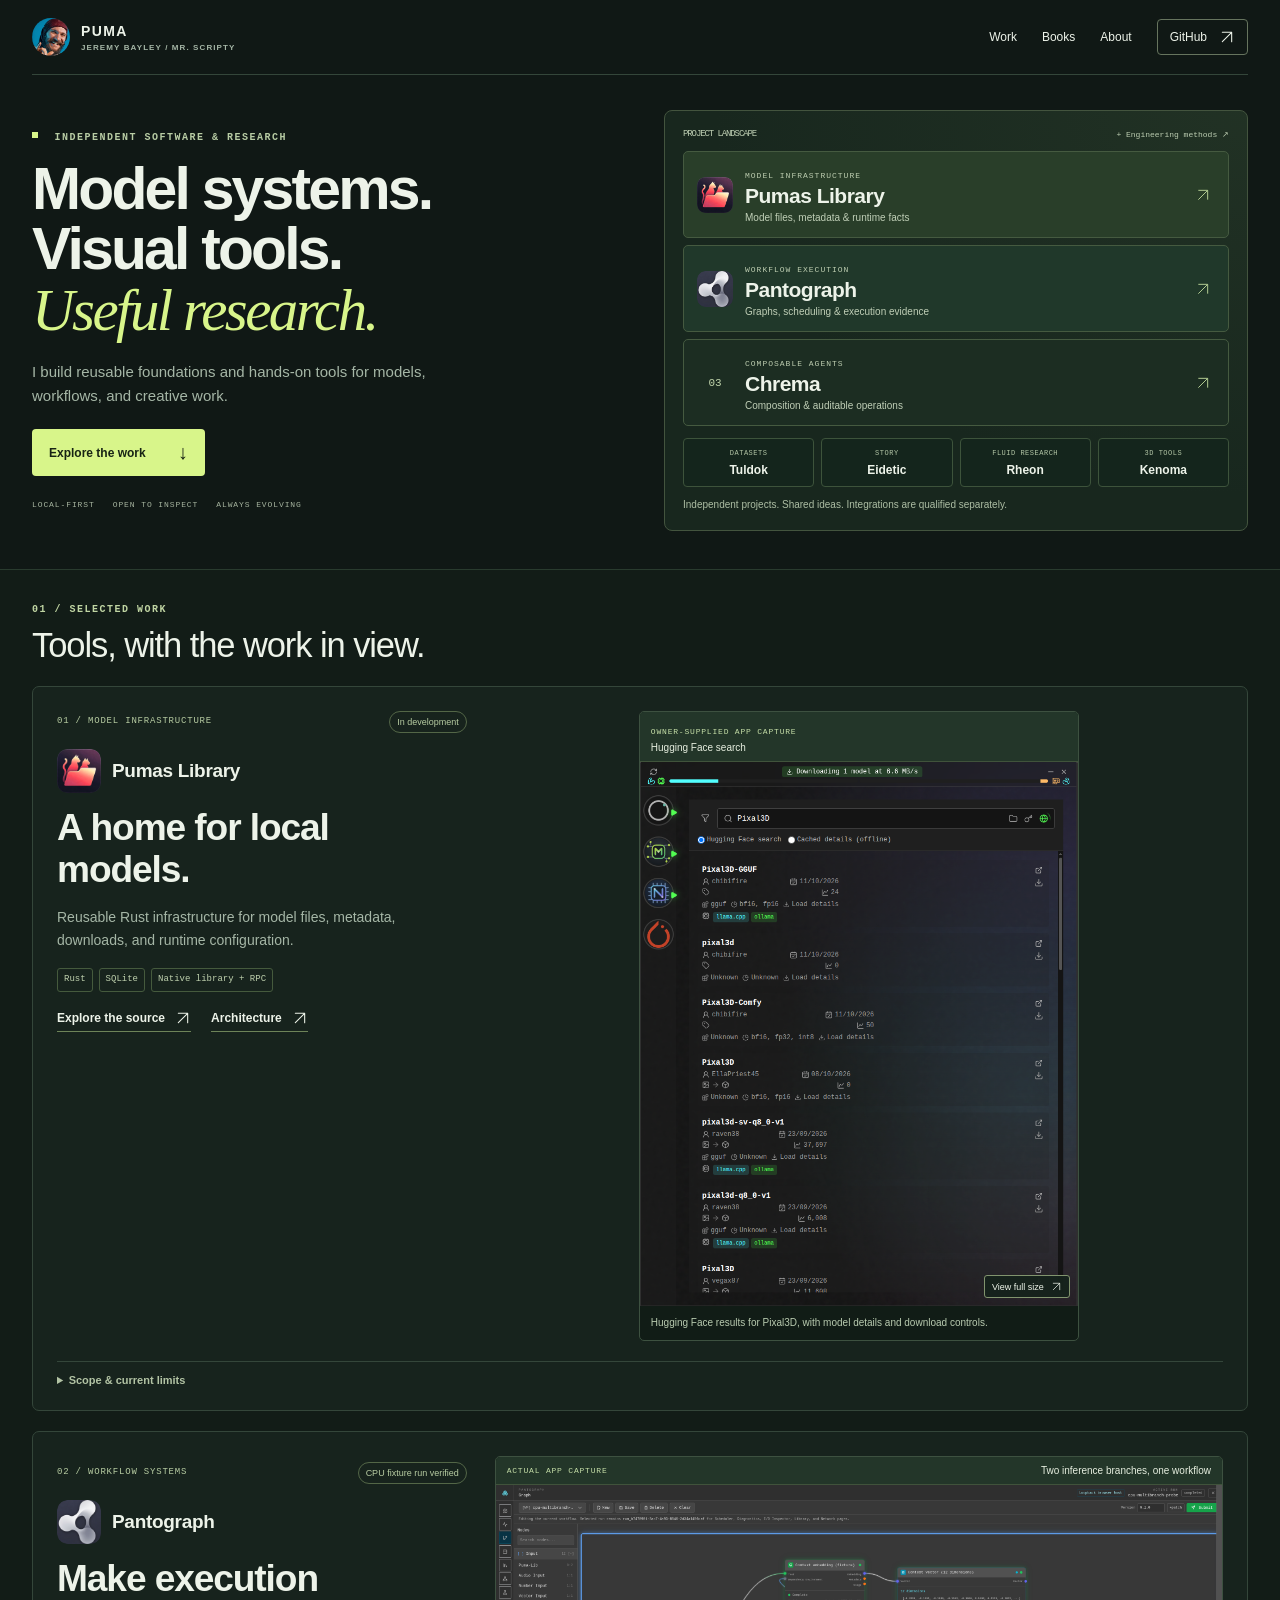
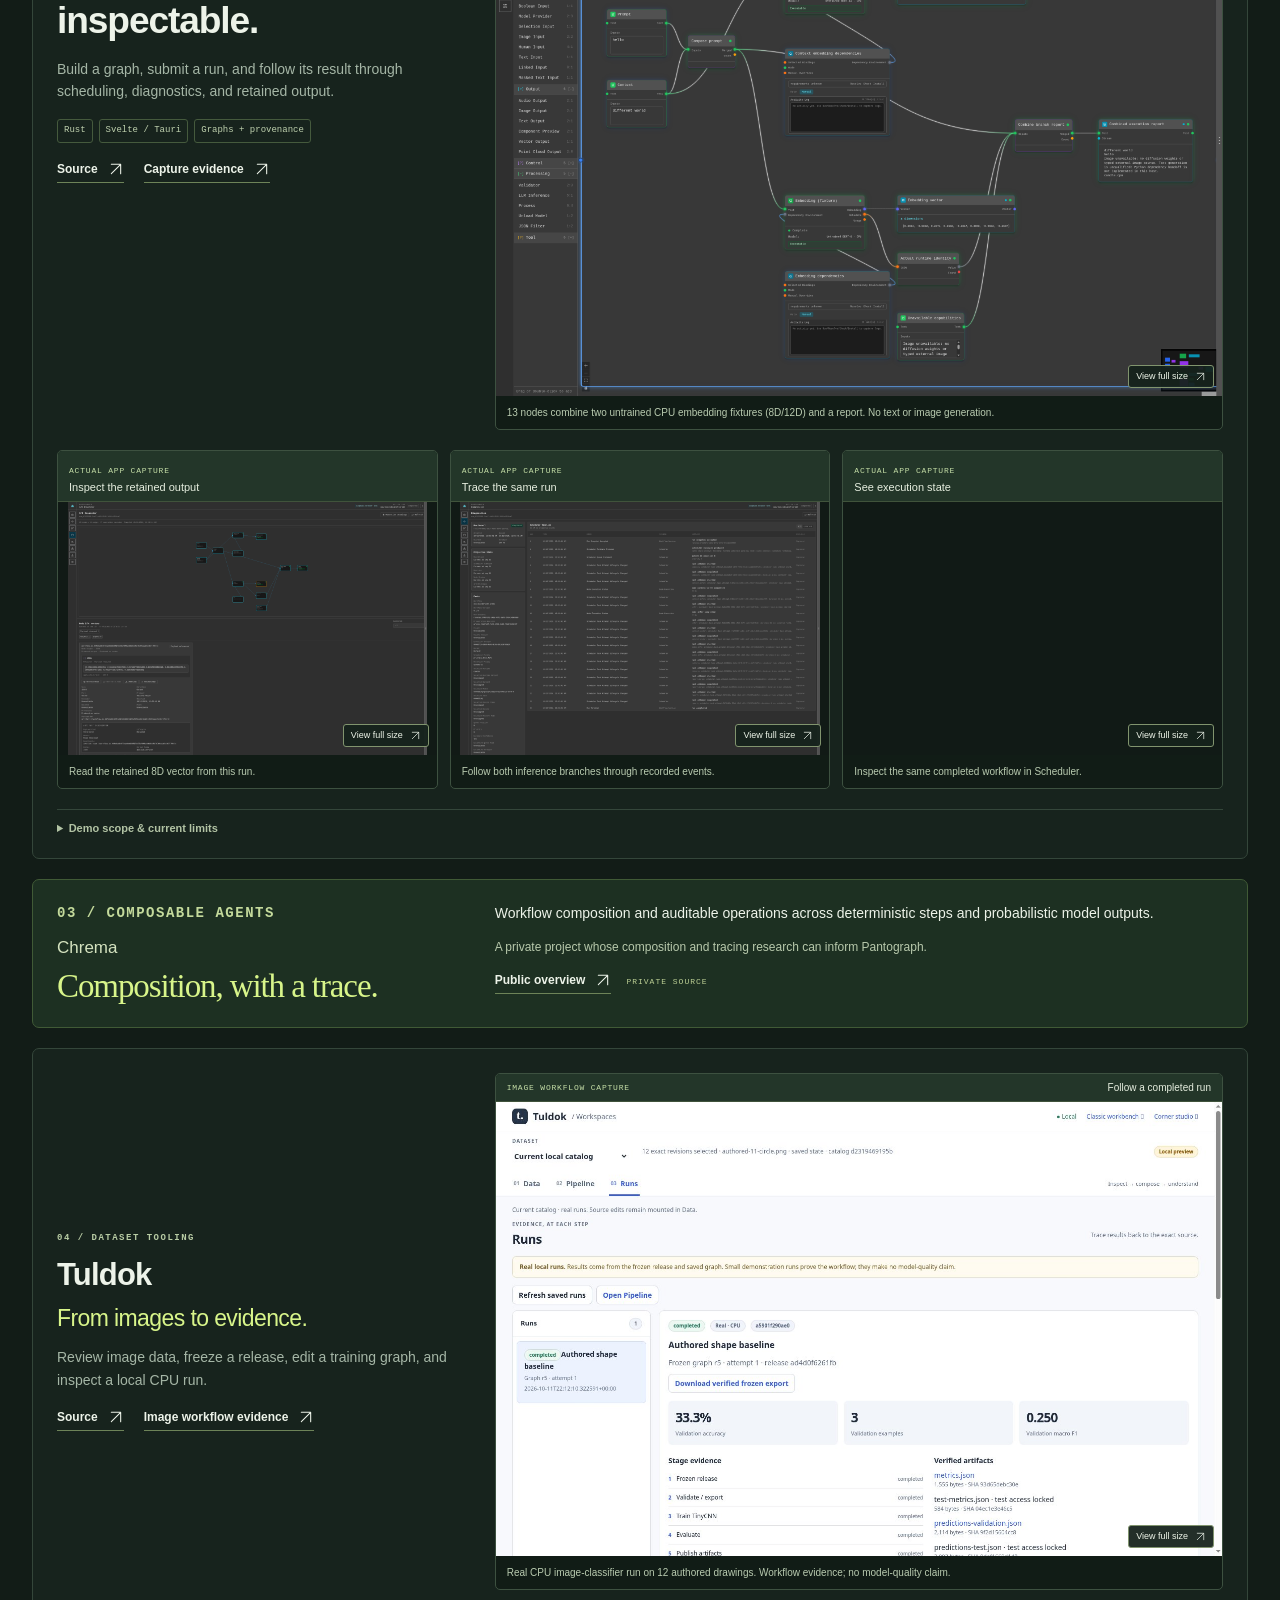
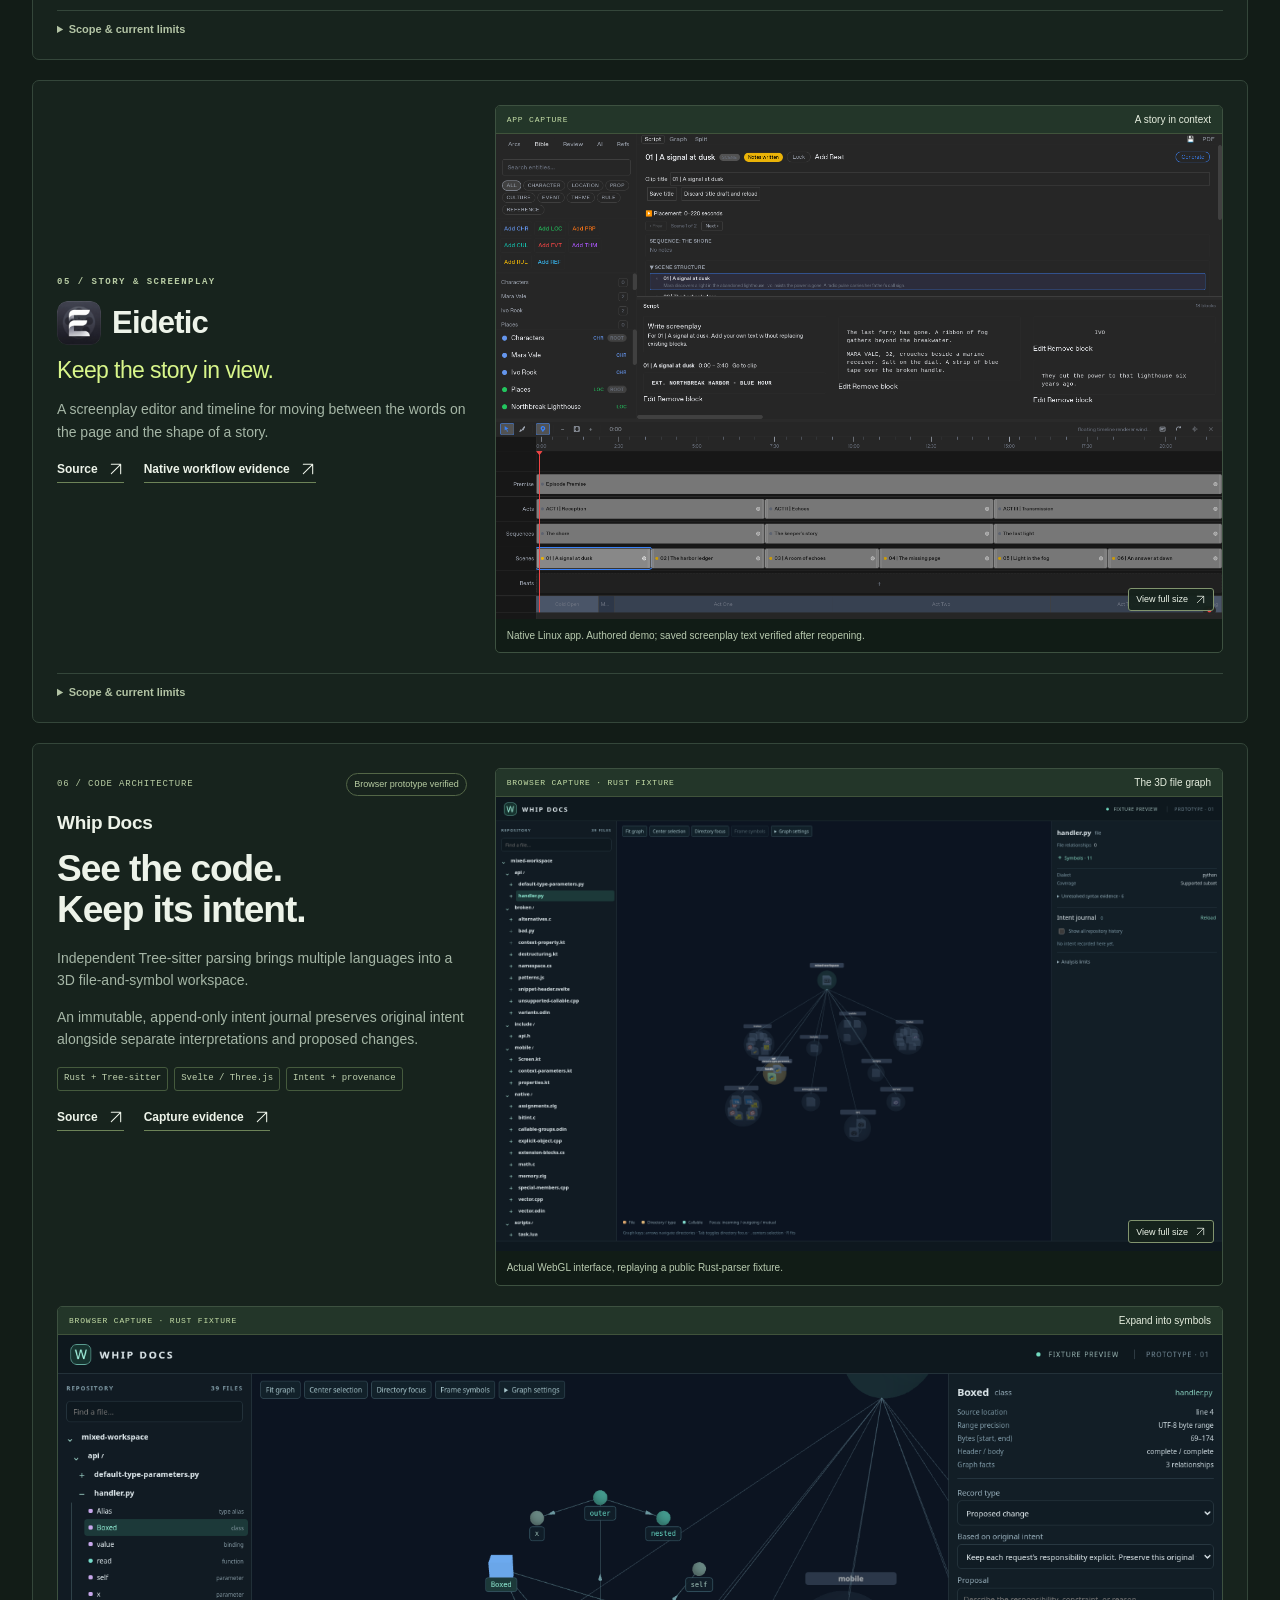
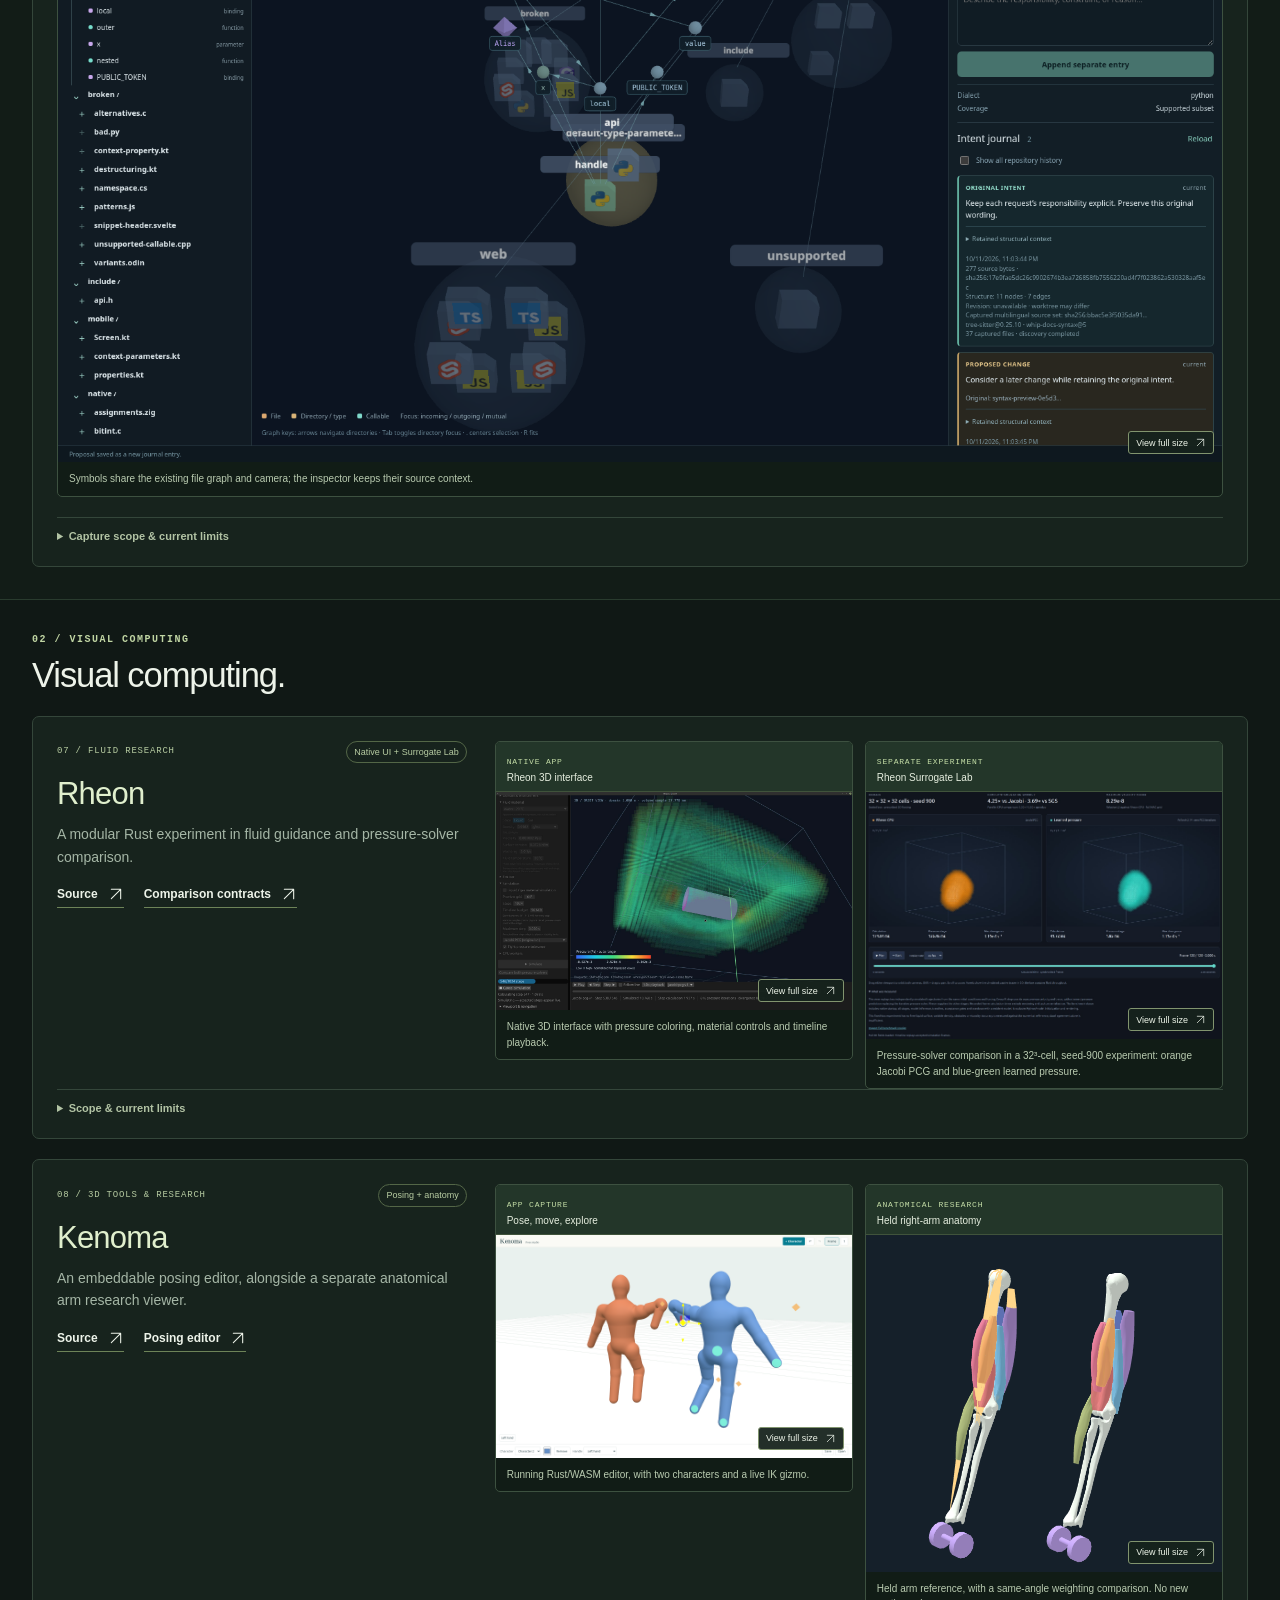
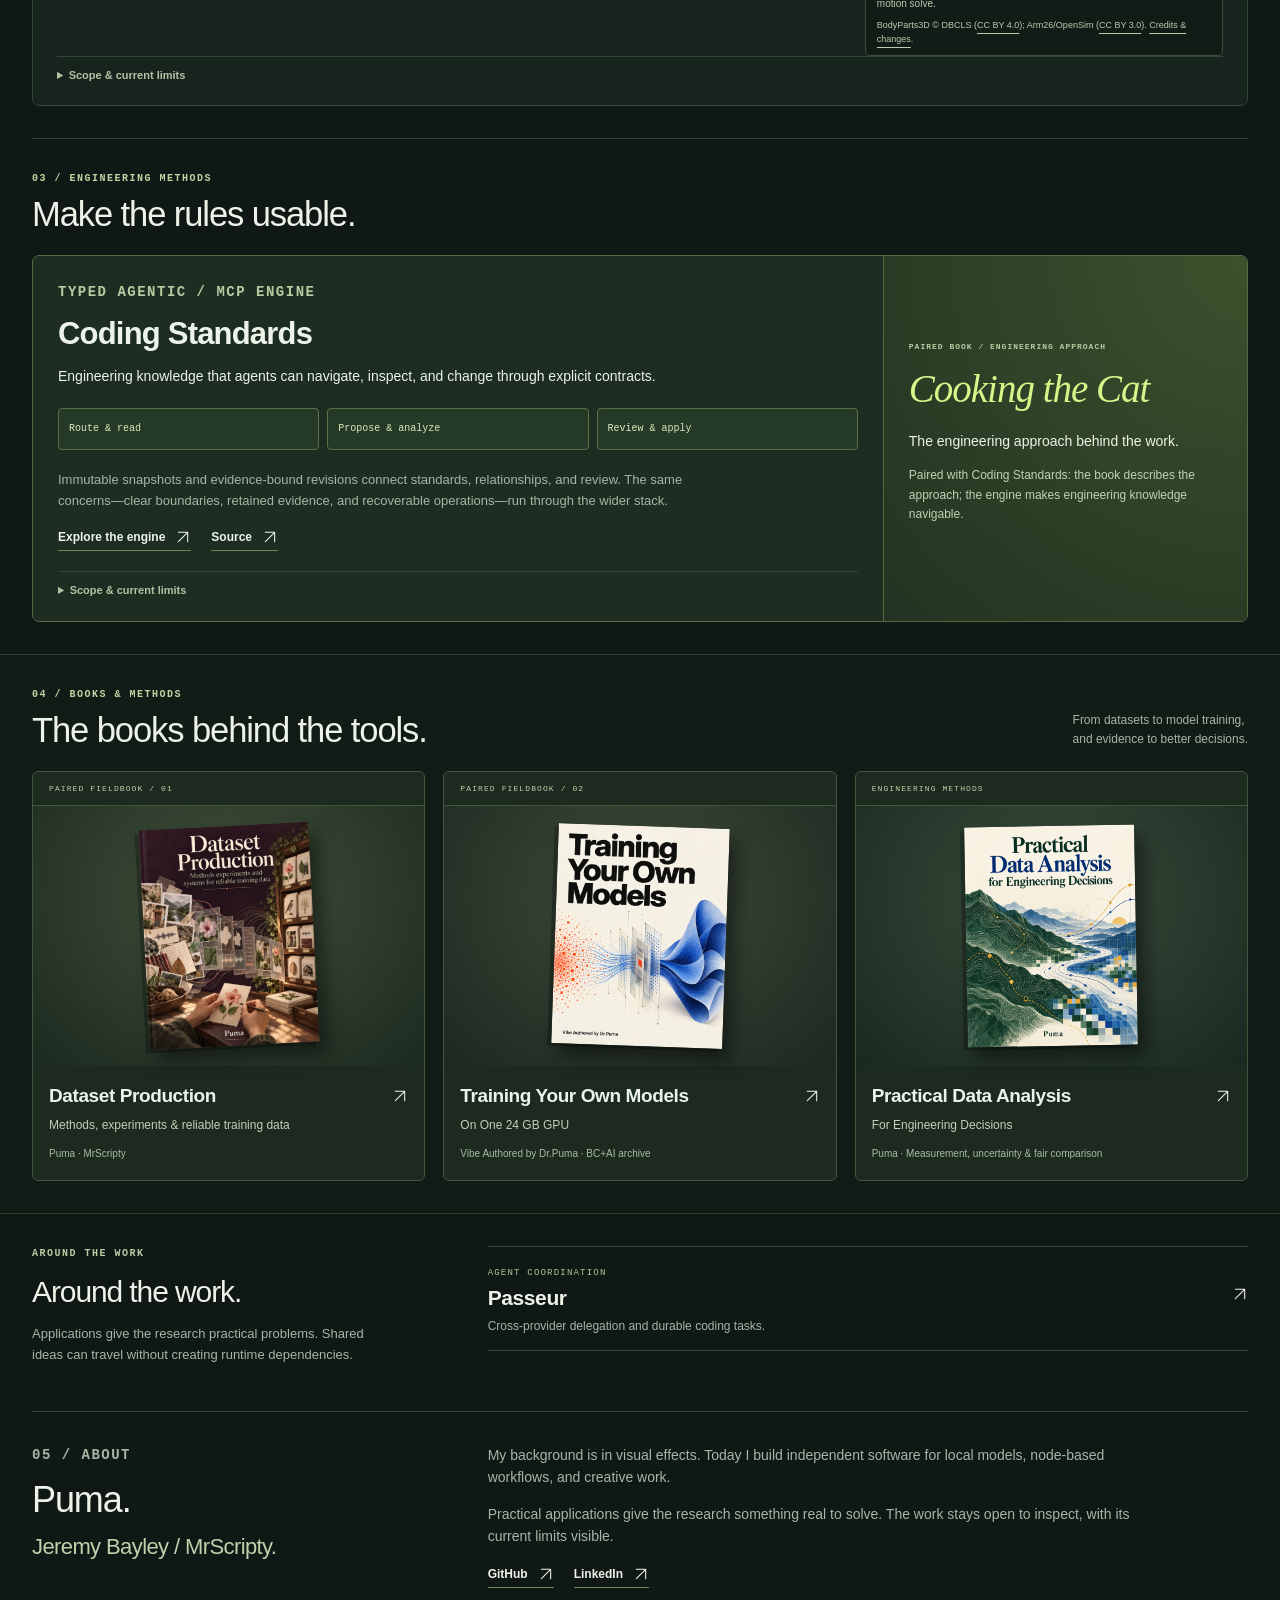
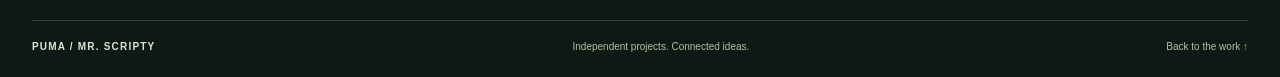
==== commit 396dc133: "Publish approved Rheon UI and Surrogate Lab portfolio update Source: b899d7ca495bc525c7c7adb18f0935d" ====
--- a/index.html
+++ b/index.html
@@ -1,5 +1,5 @@
 <!doctype html>
-<html lang="en"><head><meta charset="utf-8"><meta name="viewport" content="width=device-width,initial-scale=1"><meta name="color-scheme" content="dark"><meta name="theme-color" content="#101815"><meta name="description" content="Puma / Jeremy Bayley: independent software, creative tools and practical research."><title>Puma · Jeremy Bayley — Systems, tools &amp; research</title><link rel="icon" href="assets/favicon.svg" type="image/svg+xml"><link rel="stylesheet" href="styles.41bb4b5ed6e1.css"><script src="script.73ab2d2be243.js" defer></script></head>
+<html lang="en"><head><meta charset="utf-8"><meta name="viewport" content="width=device-width,initial-scale=1"><meta name="color-scheme" content="dark"><meta name="theme-color" content="#101815"><meta name="description" content="Puma / Jeremy Bayley: independent software, creative tools and practical research."><title>Puma · Jeremy Bayley — Systems, tools &amp; research</title><link rel="icon" href="assets/favicon.svg" type="image/svg+xml"><link rel="stylesheet" href="styles.85a11991f778.css"><script src="script.73ab2d2be243.js" defer></script></head>
 <body><a class="skip-link" href="#main">Skip to content</a>
 <header class="site-header"><a class="wordmark" href="#top" aria-label="Puma, back to top"><img class="profile-photo" src="puma.jpg?v=661bb77b05d5" alt="Puma’s profile photo" width="1176" height="1174" decoding="async"><span>PUMA<small>JEREMY BAYLEY / MR. SCRIPTY</small></span></a><nav aria-label="Main navigation"><a href="#work">Work</a><a href="#books">Books</a><a href="#about">About</a><a class="nav-github" href="https://github.com/MrScripty">GitHub<svg class="icon" viewBox="0 0 24 24" fill="none" stroke="currentColor" stroke-width="1.6" stroke-linecap="round" stroke-linejoin="round" aria-hidden="true"><path d="M5 19 19 5M5 5h14v14"/></svg></a></nav></header>
 <main id="main">
@@ -12,7 +12,7 @@
 <div class="application-grid"><section class="tool-card app-section" id="tuldok"><div class="app-copy"><p class="eyebrow">04 / DATASET TOOLING</p><h3>Tuldok</h3><p class="tool-deck">From images to evidence.</p><p>Review image data, freeze a release, edit a training graph, and inspect a local CPU run.</p><div class="project-links"><a class="text-link" href="https://github.com/MrScripty/Tuldok">Source<svg class="icon" viewBox="0 0 24 24" fill="none" stroke="currentColor" stroke-width="1.6" stroke-linecap="round" stroke-linejoin="round" aria-hidden="true"><path d="M5 19 19 5M5 5h14v14"/></svg></a><a class="text-link" href="https://github.com/MrScripty/Tuldok/blob/6d939359d3cef2464c2aff990dd58d50c4f8d791/docs/images/workspaces-m2/README.md">Image workflow evidence<svg class="icon" viewBox="0 0 24 24" fill="none" stroke="currentColor" stroke-width="1.6" stroke-linecap="round" stroke-linejoin="round" aria-hidden="true"><path d="M5 19 19 5M5 5h14v14"/></svg></a></div></div><div class="project-visual"><figure class="app-capture"><div class="capture-heading"><span>IMAGE WORKFLOW CAPTURE</span><b>Follow a completed run</b></div><a class="capture-button" href="assets/tuldok-workspace-results.jpg?v=34fdf853af38" aria-label="Enlarge Tuldok completed image-classifier run"><img src="assets/tuldok-workspace-results.jpg?v=34fdf853af38" alt="Tuldok Runs workspace showing a completed CPU image-classifier run, its frozen graph and release, validation metrics on three examples, completed stages, and verified artifacts." width="1440" height="900" loading="lazy" decoding="async"><span class="capture-zoom">View full size <svg class="icon" viewBox="0 0 24 24" fill="none" stroke="currentColor" stroke-width="1.6" stroke-linecap="round" stroke-linejoin="round" aria-hidden="true"><path d="M5 19 19 5M5 5h14v14"/></svg></span></a><figcaption>Real CPU image-classifier run on 12 authored drawings. Workflow evidence; no model-quality claim.</figcaption></figure></div><details class="project-boundary"><summary>Scope &amp; current limits</summary><p>Image classification with scratch CPU training. PostgreSQL persistence, restart, and data correction into a new release were verified. The tiny authored fixture does not establish useful model quality. Audio and 3D training are not qualified.</p></details></section><section class="tool-card app-section" id="eidetic"><div class="app-copy"><p class="eyebrow">05 / STORY &amp; SCREENPLAY</p><h3 class="project-title"><img class="product-icon" src="assets/icons/eidetic-icon.png" alt="" width="512" height="512">Eidetic</h3><p class="tool-deck">Keep the story in view.</p><p>A screenplay editor and timeline for moving between the words on the page and the shape of a story.</p><div class="project-links"><a class="text-link" href="https://github.com/MrScripty/Eidetic">Source<svg class="icon" viewBox="0 0 24 24" fill="none" stroke="currentColor" stroke-width="1.6" stroke-linecap="round" stroke-linejoin="round" aria-hidden="true"><path d="M5 19 19 5M5 5h14v14"/></svg></a><a class="text-link" href="https://github.com/MrScripty/Eidetic/blob/0f3481cd93e28673a566c77a2f0c7ca48469aab5/docs/reports/native-workflow-acceptance/README.md">Native workflow evidence<svg class="icon" viewBox="0 0 24 24" fill="none" stroke="currentColor" stroke-width="1.6" stroke-linecap="round" stroke-linejoin="round" aria-hidden="true"><path d="M5 19 19 5M5 5h14v14"/></svg></a></div></div><div class="project-visual"><figure class="app-capture"><div class="capture-heading"><span>APP CAPTURE</span><b>A story in context</b></div><a class="capture-button" href="assets/eidetic-screenplay-timeline.png?v=d8f85a18ac88" aria-label="Enlarge A story in context"><img src="assets/eidetic-screenplay-timeline.png?v=d8f85a18ac88" alt="Eidetic native Linux screenplay editor and six-scene timeline for the authored Signal at Low Tide demo." width="1440" height="960" loading="lazy" decoding="async"><span class="capture-zoom">View full size <svg class="icon" viewBox="0 0 24 24" fill="none" stroke="currentColor" stroke-width="1.6" stroke-linecap="round" stroke-linejoin="round" aria-hidden="true"><path d="M5 19 19 5M5 5h14v14"/></svg></span></a><figcaption>Native Linux app. Authored demo; saved screenplay text verified after reopening.</figcaption></figure></div><details class="project-boundary"><summary>Scope &amp; current limits</summary><p>Native Linux editing, save/reopen, cancellation and timeline controls were tested in draft PR #30. Renderer-type switching needs a restart; unified multiwindow rendering is unfinished. No real Pumas inference was tested. Story content is original authored fiction.</p></details></section></div>
 <section class="feature feature-whip" id="whip-docs"><div class="project-copy"><div class="project-kicker"><span>06 / CODE ARCHITECTURE</span><span class="pill">Browser prototype verified</span></div><h3>Whip Docs</h3><p class="project-deck">See the code.<br>Keep its intent.</p><p>Independent Tree-sitter parsing brings multiple languages into a 3D file-and-symbol workspace.</p><p>An immutable, append-only intent journal preserves original intent alongside separate interpretations and proposed changes.</p><div class="tags"><span>Rust + Tree-sitter</span><span>Svelte / Three.js</span><span>Intent + provenance</span></div><div class="project-links"><a class="text-link" href="https://github.com/MrScripty/whip-docs">Source<svg class="icon" viewBox="0 0 24 24" fill="none" stroke="currentColor" stroke-width="1.6" stroke-linecap="round" stroke-linejoin="round" aria-hidden="true"><path d="M5 19 19 5M5 5h14v14"/></svg></a><a class="text-link" href="https://github.com/MrScripty/whip-docs/blob/c5a8417e4e13d18c6751de196cf667653863d5de/docs/images/README.md">Capture evidence<svg class="icon" viewBox="0 0 24 24" fill="none" stroke="currentColor" stroke-width="1.6" stroke-linecap="round" stroke-linejoin="round" aria-hidden="true"><path d="M5 19 19 5M5 5h14v14"/></svg></a></div></div><div class="project-visual"><figure class="app-capture "><div class="capture-heading"><span>BROWSER CAPTURE · RUST FIXTURE</span><b>The 3D file graph</b></div><a class="capture-button" href="assets/whip-docs-file-graph.png?v=a27901eb2ef0" aria-label="Enlarge Whip Docs The 3D file graph"><img src="assets/whip-docs-file-graph.png?v=a27901eb2ef0" alt="Actual Whip Docs browser interface with the repository tree, original 3D file and directory graph, and compact file inspector. The Fixture Preview indicator is visible." width="1680" height="1050" loading="lazy" decoding="async"><span class="capture-zoom">View full size <svg class="icon" viewBox="0 0 24 24" fill="none" stroke="currentColor" stroke-width="1.6" stroke-linecap="round" stroke-linejoin="round" aria-hidden="true"><path d="M5 19 19 5M5 5h14v14"/></svg></span></a><figcaption>Actual WebGL interface, replaying a public Rust-parser fixture.</figcaption></figure></div><div class="whip-details"><figure class="app-capture "><div class="capture-heading"><span>BROWSER CAPTURE · RUST FIXTURE</span><b>Expand into symbols</b></div><a class="capture-button" href="assets/whip-docs-expanded-symbols.png?v=34637384262d" aria-label="Enlarge Whip Docs Expand into symbols"><img src="assets/whip-docs-expanded-symbols.png?v=34637384262d" alt="Whip Docs browser capture with Python declarations expanded above their parent file in the same 3D scene. The selected Boxed class and its intent journal appear in the inspector." width="1680" height="1050" loading="lazy" decoding="async"><span class="capture-zoom">View full size <svg class="icon" viewBox="0 0 24 24" fill="none" stroke="currentColor" stroke-width="1.6" stroke-linecap="round" stroke-linejoin="round" aria-hidden="true"><path d="M5 19 19 5M5 5h14v14"/></svg></span></a><figcaption>Symbols share the existing file graph and camera; the inspector keeps their source context.</figcaption></figure></div><details class="project-boundary"><summary>Capture scope &amp; current limits</summary><p>These are unedited Chromium captures of the real UI at a5caed08, replaying public synthetic output from the Rust Tree-sitter parser (extractor @5). The latest @6 parser repair preserves this UI. Browser fixture storage is separate from the Rust journal. Native desktop build, Tauri IPC and restart acceptance are not yet verified. The inspector records intent and proposals; it does not execute proposals or establish a Passeur runtime integration.</p></details></section>
 </div></section>
-<section class="research-section wrap" id="research"><div class="section-heading"><p class="eyebrow">02 / VISUAL COMPUTING</p><h2>Visual computing.</h2></div><div class="research-grid"><article class="research-card" id="rheon"><div class="research-copy"><div class="project-kicker"><span>07 / FLUID RESEARCH</span><span class="pill">Comparison laboratory</span></div><h3>Rheon</h3><p>A modular Rust experiment in fluid guidance and pressure-solver comparison.</p><div class="project-links"><a class="text-link" href="https://github.com/MrScripty/Rheon">Source<svg class="icon" viewBox="0 0 24 24" fill="none" stroke="currentColor" stroke-width="1.6" stroke-linecap="round" stroke-linejoin="round" aria-hidden="true"><path d="M5 19 19 5M5 5h14v14"/></svg></a><a class="text-link" href="https://github.com/MrScripty/Rheon/blob/main/docs/COMPARISON.md">Comparison contracts<svg class="icon" viewBox="0 0 24 24" fill="none" stroke="currentColor" stroke-width="1.6" stroke-linecap="round" stroke-linejoin="round" aria-hidden="true"><path d="M5 19 19 5M5 5h14v14"/></svg></a></div></div><div class="research-visual"><figure class="app-capture"><div class="capture-heading"><span>RESEARCH CAPTURE</span><b>Solver comparison</b></div><a class="capture-button" href="assets/rheon-native-comparison.png?v=95cbfa411eb5" aria-label="Enlarge Solver comparison"><img src="assets/rheon-native-comparison.png?v=95cbfa411eb5" alt="Solver comparison. Existing native comparison capture; unequal accepted-time warning retained." width="1650" height="900" loading="lazy" decoding="async"><span class="capture-zoom">View full size <svg class="icon" viewBox="0 0 24 24" fill="none" stroke="currentColor" stroke-width="1.6" stroke-linecap="round" stroke-linejoin="round" aria-hidden="true"><path d="M5 19 19 5M5 5h14v14"/></svg></span></a><figcaption>Existing native comparison capture; unequal accepted-time warning retained.</figcaption></figure></div><details class="project-boundary"><summary>Scope &amp; current limits</summary><p>The current capture is a fixed-box solver comparison with unequal accepted-time warnings. It is not physical validation or a production simulation benchmark. Full 3D simulation qualification remains separate.</p></details></article><article class="research-card" id="kenoma"><div class="research-copy"><div class="project-kicker"><span>08 / 3D TOOLS &amp; RESEARCH</span><span class="pill">Posing + anatomy</span></div><h3>Kenoma</h3><p>An embeddable posing editor, alongside a separate anatomical arm research viewer.</p><div class="project-links"><a class="text-link" href="https://github.com/MrScripty/Kenoma">Source<svg class="icon" viewBox="0 0 24 24" fill="none" stroke="currentColor" stroke-width="1.6" stroke-linecap="round" stroke-linejoin="round" aria-hidden="true"><path d="M5 19 19 5M5 5h14v14"/></svg></a><a class="text-link" href="https://github.com/MrScripty/Kenoma/blob/main/browser/simple-graph/README.md">Posing editor<svg class="icon" viewBox="0 0 24 24" fill="none" stroke="currentColor" stroke-width="1.6" stroke-linecap="round" stroke-linejoin="round" aria-hidden="true"><path d="M5 19 19 5M5 5h14v14"/></svg></a></div></div><div class="research-visual"><div class="kenoma-captures"><figure class="app-capture"><div class="capture-heading"><span>APP CAPTURE</span><b>Pose, move, explore</b></div><a class="capture-button" href="assets/kenoma-two-character-scene.png?v=4ae8f7458f54" aria-label="Enlarge Pose, move, explore"><img src="assets/kenoma-two-character-scene.png?v=4ae8f7458f54" alt="Pose, move, explore. Running Rust/WASM editor, with two characters and a live IK gizmo." width="1600" height="1000" loading="lazy" decoding="async"><span class="capture-zoom">View full size <svg class="icon" viewBox="0 0 24 24" fill="none" stroke="currentColor" stroke-width="1.6" stroke-linecap="round" stroke-linejoin="round" aria-hidden="true"><path d="M5 19 19 5M5 5h14v14"/></svg></span></a><figcaption>Running Rust/WASM editor, with two characters and a live IK gizmo.</figcaption></figure><figure class="app-capture"><div class="capture-heading"><span>ANATOMICAL RESEARCH</span><b>Held right-arm anatomy</b></div><a class="capture-button" href="assets/kenoma-held-anatomy-scene.png?v=f5447eaa7a86" aria-label="Enlarge Held right-arm anatomy"><img src="assets/kenoma-held-anatomy-scene.png?v=f5447eaa7a86" alt="Kenoma native WebGL canvas showing a held right-arm reference assembly with three atlas bones, seven derived muscle volumes and gold tendon routes, beside the same-angle authored bone-weight comparison." width="700" height="661" loading="lazy" decoding="async"><span class="capture-zoom">View full size <svg class="icon" viewBox="0 0 24 24" fill="none" stroke="currentColor" stroke-width="1.6" stroke-linecap="round" stroke-linejoin="round" aria-hidden="true"><path d="M5 19 19 5M5 5h14v14"/></svg></span></a><figcaption>Held arm reference, with a same-angle weighting comparison. No new motion solve.<span class="capture-attribution">BodyParts3D © DBCLS (<a href="https://creativecommons.org/licenses/by/4.0/">CC BY 4.0</a>); Arm26/OpenSim (<a href="https://creativecommons.org/licenses/by/3.0/">CC BY 3.0</a>). <a href="https://github.com/MrScripty/Kenoma/blob/b9ccaacd355d9c75cce042541f738de7df56de69/docs/review/research-book-teaching/portfolio-anatomy/held-scene.md">Credits &amp; changes</a>.</span></figcaption></figure></div></div><details class="project-boundary"><summary>Scope &amp; current limits</summary><p>The poser shows schematic characters with visible joint creasing. The separate arm viewer shows three atlas bones, seven derived muscle volumes and authored tendon routes at a stored, held resting state. No new time step or trajectory ran during capture. It is not a validated full-body simulation or a clinical model.</p></details></article></div></section>
+<section class="research-section wrap" id="research"><div class="section-heading"><p class="eyebrow">02 / VISUAL COMPUTING</p><h2>Visual computing.</h2></div><div class="research-grid"><article class="research-card" id="rheon"><div class="research-copy"><div class="project-kicker"><span>07 / FLUID RESEARCH</span><span class="pill">Native UI + Surrogate Lab</span></div><h3>Rheon</h3><p>A modular Rust experiment in fluid guidance and pressure-solver comparison.</p><div class="project-links"><a class="text-link" href="https://github.com/MrScripty/Rheon">Source<svg class="icon" viewBox="0 0 24 24" fill="none" stroke="currentColor" stroke-width="1.6" stroke-linecap="round" stroke-linejoin="round" aria-hidden="true"><path d="M5 19 19 5M5 5h14v14"/></svg></a><a class="text-link" href="https://github.com/MrScripty/Rheon/blob/main/docs/COMPARISON.md">Comparison contracts<svg class="icon" viewBox="0 0 24 24" fill="none" stroke="currentColor" stroke-width="1.6" stroke-linecap="round" stroke-linejoin="round" aria-hidden="true"><path d="M5 19 19 5M5 5h14v14"/></svg></a></div></div><div class="research-visual"><div class="rheon-captures"><figure class="app-capture"><div class="capture-heading"><span>NATIVE APP</span><b>Rheon 3D interface</b></div><a class="capture-button" href="assets/rheon.jpg?v=8666fc09c071" aria-label="Enlarge Rheon 3D interface"><img src="assets/rheon.jpg?v=8666fc09c071" alt="Rheon native 3D interface with a pressure-colored voxel view around a cylindrical object, material controls and timeline playback." width="2560" height="1571" loading="lazy" decoding="async"><span class="capture-zoom">View full size <svg class="icon" viewBox="0 0 24 24" fill="none" stroke="currentColor" stroke-width="1.6" stroke-linecap="round" stroke-linejoin="round" aria-hidden="true"><path d="M5 19 19 5M5 5h14v14"/></svg></span></a><figcaption>Native 3D interface with pressure coloring, material controls and timeline playback.</figcaption></figure><figure class="app-capture"><div class="capture-heading"><span>SEPARATE EXPERIMENT</span><b>Rheon Surrogate Lab</b></div><a class="capture-button" href="assets/Rheon_algo_to_AI.jpg?v=8d71c81835be" aria-label="Enlarge Rheon Surrogate Lab"><img src="assets/Rheon_algo_to_AI.jpg?v=8d71c81835be" alt="Rheon Surrogate Lab: orange Rheon CPU using Jacobi PCG beside blue-green learned pressure, with pressure-stage timings in milliseconds for a 32 by 32 by 32 cell sealed-box experiment." width="1551" height="1078" loading="lazy" decoding="async"><span class="capture-zoom">View full size <svg class="icon" viewBox="0 0 24 24" fill="none" stroke="currentColor" stroke-width="1.6" stroke-linecap="round" stroke-linejoin="round" aria-hidden="true"><path d="M5 19 19 5M5 5h14v14"/></svg></span></a><figcaption>Pressure-solver comparison in a 32³-cell, seed-900 experiment: orange Jacobi PCG and blue-green learned pressure.</figcaption></figure></div></div><details class="project-boundary"><summary>Scope &amp; current limits</summary><p>The native UI and Surrogate Lab are separate captures. The lab uses a sealed box with prescribed forcing; its timings and error readings apply to that experiment. Per-frame calculation timings are distinct from complete-simulation benchmarks. It does not test free surfaces, variable density, obstacles or viscosity.</p></details></article><article class="research-card" id="kenoma"><div class="research-copy"><div class="project-kicker"><span>08 / 3D TOOLS &amp; RESEARCH</span><span class="pill">Posing + anatomy</span></div><h3>Kenoma</h3><p>An embeddable posing editor, alongside a separate anatomical arm research viewer.</p><div class="project-links"><a class="text-link" href="https://github.com/MrScripty/Kenoma">Source<svg class="icon" viewBox="0 0 24 24" fill="none" stroke="currentColor" stroke-width="1.6" stroke-linecap="round" stroke-linejoin="round" aria-hidden="true"><path d="M5 19 19 5M5 5h14v14"/></svg></a><a class="text-link" href="https://github.com/MrScripty/Kenoma/blob/main/browser/simple-graph/README.md">Posing editor<svg class="icon" viewBox="0 0 24 24" fill="none" stroke="currentColor" stroke-width="1.6" stroke-linecap="round" stroke-linejoin="round" aria-hidden="true"><path d="M5 19 19 5M5 5h14v14"/></svg></a></div></div><div class="research-visual"><div class="kenoma-captures"><figure class="app-capture"><div class="capture-heading"><span>APP CAPTURE</span><b>Pose, move, explore</b></div><a class="capture-button" href="assets/kenoma-two-character-scene.png?v=4ae8f7458f54" aria-label="Enlarge Pose, move, explore"><img src="assets/kenoma-two-character-scene.png?v=4ae8f7458f54" alt="Pose, move, explore. Running Rust/WASM editor, with two characters and a live IK gizmo." width="1600" height="1000" loading="lazy" decoding="async"><span class="capture-zoom">View full size <svg class="icon" viewBox="0 0 24 24" fill="none" stroke="currentColor" stroke-width="1.6" stroke-linecap="round" stroke-linejoin="round" aria-hidden="true"><path d="M5 19 19 5M5 5h14v14"/></svg></span></a><figcaption>Running Rust/WASM editor, with two characters and a live IK gizmo.</figcaption></figure><figure class="app-capture"><div class="capture-heading"><span>ANATOMICAL RESEARCH</span><b>Held right-arm anatomy</b></div><a class="capture-button" href="assets/kenoma-held-anatomy-scene.png?v=f5447eaa7a86" aria-label="Enlarge Held right-arm anatomy"><img src="assets/kenoma-held-anatomy-scene.png?v=f5447eaa7a86" alt="Kenoma native WebGL canvas showing a held right-arm reference assembly with three atlas bones, seven derived muscle volumes and gold tendon routes, beside the same-angle authored bone-weight comparison." width="700" height="661" loading="lazy" decoding="async"><span class="capture-zoom">View full size <svg class="icon" viewBox="0 0 24 24" fill="none" stroke="currentColor" stroke-width="1.6" stroke-linecap="round" stroke-linejoin="round" aria-hidden="true"><path d="M5 19 19 5M5 5h14v14"/></svg></span></a><figcaption>Held arm reference, with a same-angle weighting comparison. No new motion solve.<span class="capture-attribution">BodyParts3D © DBCLS (<a href="https://creativecommons.org/licenses/by/4.0/">CC BY 4.0</a>); Arm26/OpenSim (<a href="https://creativecommons.org/licenses/by/3.0/">CC BY 3.0</a>). <a href="https://github.com/MrScripty/Kenoma/blob/b9ccaacd355d9c75cce042541f738de7df56de69/docs/review/research-book-teaching/portfolio-anatomy/held-scene.md">Credits &amp; changes</a>.</span></figcaption></figure></div></div><details class="project-boundary"><summary>Scope &amp; current limits</summary><p>The poser shows schematic characters with visible joint creasing. The separate arm viewer shows three atlas bones, seven derived muscle volumes and authored tendon routes at a stored, held resting state. No new time step or trajectory ran during capture. It is not a validated full-body simulation or a clinical model.</p></details></article></div></section>
 <section class="standards-section wrap" id="standards"><div class="section-heading"><p class="eyebrow">03 / ENGINEERING METHODS</p><h2>Make the rules usable.</h2></div><div class="standards-pair"><article class="standards-engine"><p class="eyebrow">TYPED AGENTIC / MCP ENGINE</p><h3>Coding Standards</h3><p>Engineering knowledge that agents can navigate, inspect, and change through explicit contracts.</p><div class="engine-flow" aria-label="Standards workflow"><span>Route &amp; read</span><span>Propose &amp; analyze</span><span>Review &amp; apply</span></div><p class="subtle">Immutable snapshots and evidence-bound revisions connect standards, relationships, and review. The same concerns—clear boundaries, retained evidence, and recoverable operations—run through the wider stack.</p><div class="project-links"><a class="text-link" href="https://github.com/MrScripty/Coding-Standards/blob/188beda1fa477d21d576c233dd8c7f4c4c267d23/tools/standards_engine/README.md">Explore the engine<svg class="icon" viewBox="0 0 24 24" fill="none" stroke="currentColor" stroke-width="1.6" stroke-linecap="round" stroke-linejoin="round" aria-hidden="true"><path d="M5 19 19 5M5 5h14v14"/></svg></a><a class="text-link" href="https://github.com/MrScripty/Coding-Standards">Source<svg class="icon" viewBox="0 0 24 24" fill="none" stroke="currentColor" stroke-width="1.6" stroke-linecap="round" stroke-linejoin="round" aria-hidden="true"><path d="M5 19 19 5M5 5h14v14"/></svg></a></div><details class="project-boundary"><summary>Scope &amp; current limits</summary><p>Typed MCP navigation and controlled authoring are documented in the current engine. Content qualification is a separate process; the real corpus begins unqualified. Review, application, and recovery remain explicit operations. This is not a claim that every application integrates the engine.</p></details></article><aside class="paired-book"><p class="eyebrow">PAIRED BOOK / ENGINEERING APPROACH</p><h3>Cooking the Cat</h3><p>The engineering approach behind the work.</p><p class="subtle">Paired with Coding Standards: the book describes the approach; the engine makes engineering knowledge navigable.</p></aside></div></section>
 <section class="books-section" id="books"><div class="wrap"><div class="section-heading books-heading"><div><p class="eyebrow">04 / BOOKS &amp; METHODS</p><h2>The books behind the tools.</h2></div><p>From datasets to model training,<br>and evidence to better decisions.</p></div><div class="book-grid"><a class="book-card" href="https://github.com/MrScripty/dataset-production"><span class="book-series">PAIRED FIELDBOOK / 01</span><div class="book-art"><img src="assets/books/dataset-production.webp" width="500" height="646" alt="Dataset Production — original public book cover" loading="lazy" decoding="async"></div><div class="book-meta"><h3>Dataset Production<svg class="icon" viewBox="0 0 24 24" fill="none" stroke="currentColor" stroke-width="1.6" stroke-linecap="round" stroke-linejoin="round" aria-hidden="true"><path d="M5 19 19 5M5 5h14v14"/></svg></h3><p>Methods, experiments &amp; reliable training data</p><small>Puma · MrScripty</small></div></a><a class="book-card" href="https://github.com/bc-ai-ecosystem/training-your-own-models"><span class="book-series">PAIRED FIELDBOOK / 02</span><div class="book-art"><img src="assets/books/training-your-own-models.png" width="1104" height="1424" alt="Training Your Own Models — original public book cover" loading="lazy" decoding="async"></div><div class="book-meta"><h3>Training Your Own Models<svg class="icon" viewBox="0 0 24 24" fill="none" stroke="currentColor" stroke-width="1.6" stroke-linecap="round" stroke-linejoin="round" aria-hidden="true"><path d="M5 19 19 5M5 5h14v14"/></svg></h3><p>On One 24 GB GPU</p><small>Vibe Authored by Dr.Puma · BC+AI archive</small></div></a><a class="book-card" href="https://mrscripty.github.io/practical-data-analysis/"><span class="book-series">ENGINEERING METHODS</span><div class="book-art"><img src="assets/books/practical-data-analysis.png" width="1102" height="1427" alt="Practical Data Analysis — original public book cover" loading="lazy" decoding="async"></div><div class="book-meta"><h3>Practical Data Analysis<svg class="icon" viewBox="0 0 24 24" fill="none" stroke="currentColor" stroke-width="1.6" stroke-linecap="round" stroke-linejoin="round" aria-hidden="true"><path d="M5 19 19 5M5 5h14v14"/></svg></h3><p>For Engineering Decisions</p><small>Puma · Measurement, uncertainty &amp; fair comparison</small></div></a></div></div></section>
 <section class="related-section wrap"><div><p class="eyebrow">AROUND THE WORK</p><h2>Around the work.</h2><p class="subtle">Applications give the research practical problems. Shared ideas can travel without creating runtime dependencies.</p></div><div class="related-list"><a href="https://github.com/MrScripty/Passeur"><span>AGENT COORDINATION</span><h3>Passeur <svg class="icon" viewBox="0 0 24 24" fill="none" stroke="currentColor" stroke-width="1.6" stroke-linecap="round" stroke-linejoin="round" aria-hidden="true"><path d="M5 19 19 5M5 5h14v14"/></svg></h3><p>Cross-provider delegation and durable coding tasks.</p></a></div></section>
--- a/styles.85a11991f778.css
+++ b/styles.85a11991f778.css
@@ -0,0 +1,28 @@
+:root{--ink:#edf3e9;--forest:#101815;--paper:#17231d;--cream:#1c2b22;--lime:#d8f58a;--muted:#a5b6a6;--line:#34463a;font-family:Inter,ui-sans-serif,-apple-system,BlinkMacSystemFont,"Segoe UI",sans-serif;color:var(--ink);background:var(--forest);font-synthesis:none;color-scheme:dark}
+*{box-sizing:border-box}html{scroll-behavior:smooth;scroll-padding-top:24px}body{margin:0}a{color:inherit;text-underline-offset:5px}button{font:inherit}img{max-width:100%}h1,h2,h3,p{margin-top:0}p{line-height:1.6}a,button,summary{-webkit-tap-highlight-color:transparent}a:focus-visible,button:focus-visible,summary:focus-visible{outline:3px solid var(--lime);outline-offset:4px}.wrap,.site-header{width:min(1240px,calc(100% - 64px));margin-inline:auto}.icon{width:16px;height:16px;display:inline-block;vertical-align:-3px;flex:none}.skip-link{position:fixed;top:12px;left:12px;z-index:100;background:var(--lime);color:#182018;padding:0;clip-path:inset(50%);width:1px;height:1px;overflow:hidden;white-space:nowrap}.skip-link:focus{clip-path:none;width:auto;height:auto;padding:14px}
+.site-header{display:flex;align-items:center;justify-content:space-between;padding:18px 0;border-bottom:1px solid var(--line)}.wordmark{display:flex;gap:11px;align-items:center;text-decoration:none;font-size:14px;letter-spacing:1.4px;font-weight:750}.wordmark small{display:block;font-size:8px;color:var(--muted);letter-spacing:1.1px;margin-top:4px}.profile-photo{width:38px;height:38px;flex:none;display:block;border-radius:50%;object-fit:cover;object-position:center}.site-header nav{display:flex;gap:25px;align-items:center;font-size:12px}.site-header nav>a{text-decoration:none}.nav-github{border:1px solid #66745e;border-radius:4px;padding:9px 12px;display:flex;gap:12px;align-items:center}
+.hero{display:grid;grid-template-columns:1fr 1fr;gap:48px;align-items:center;padding-block:35px 38px}.eyebrow{font:10px/1.6 ui-monospace,SFMono-Regular,Consolas,monospace;letter-spacing:1.5px;font-weight:600;margin-bottom:13px;color:#b8cca4}.status-dot{display:inline-block;width:6px;height:6px;background:var(--lime);margin-right:9px;vertical-align:2px}.hero h1{font-size:clamp(45px,4.6vw,65px);letter-spacing:-2.8px;line-height:1.03;font-weight:570;margin-bottom:19px}.hero h1 em{font-family:Georgia,"Times New Roman",serif;font-weight:400;color:var(--lime);letter-spacing:-2.5px}.hero-description{max-width:445px;color:var(--muted);font-size:15px;margin-bottom:21px}.primary-link{display:inline-flex;gap:32px;align-items:center;padding:12px 17px;background:var(--lime);color:#172314;font-size:12px;font-weight:650;text-decoration:none;border-radius:4px}.primary-link:hover{background:#e5ffa8}.primary-link span{font-size:20px}.hero-signature{display:flex;gap:18px;font:8px/1.5 ui-monospace,monospace;letter-spacing:.9px;color:#a6b49f;margin-top:23px}
+.landscape{padding:18px;border:1px solid #43543e;border-radius:8px;background:radial-gradient(ellipse at 100% 0,#34473155,transparent 65%),#18271e}.map-heading{display:flex;gap:12px;align-items:center;justify-content:space-between;margin-bottom:12px;font:9px ui-monospace,monospace;letter-spacing:1px;color:#bdceb2}.map-heading h2{font:inherit;margin:0;text-transform:uppercase}.map-heading a{font-size:8px;letter-spacing:0;text-decoration:none}.foundation-list{display:grid;gap:7px}.foundation{display:grid;grid-template-columns:36px 1fr 20px;gap:12px;align-items:center;padding:12px 13px;border:1px solid #455a40;border-radius:5px;text-decoration:none;background:#20382a;transition:border-color .15s}.foundation:hover{border-color:var(--lime)}.foundation-icon{width:36px;height:36px;object-fit:contain;border-radius:8px}.foundation-number{font:11px ui-monospace,monospace;color:#c0d4ab;text-align:center}.foundation small{font:8px/1.5 ui-monospace,monospace;letter-spacing:1px;color:#bdcdb0}.foundation strong{display:block;font-size:21px;font-weight:560;letter-spacing:-.5px;margin:2px 0}.foundation p{font-size:10px;margin:0;color:#c0cfb7;line-height:1.5}.foundation-glyph{color:#b1cb91}.foundation-pumas{background:#293e29}.foundation-chrema{background:#1c2d22}.map-tools{display:grid;grid-template-columns:repeat(4,minmax(0,1fr));gap:7px;margin-top:12px}.map-tools a{padding:9px 5px;border:1px solid #3d533b;border-radius:4px;text-align:center;text-decoration:none;background:#14251c}.map-tools a:hover{background:#2e442b}.map-tools small{display:block;font:7px/1.5 ui-monospace,monospace;letter-spacing:.5px;color:#b3c6a6}.map-tools b{display:block;margin-top:4px;font-weight:550;font-size:12px}.map-caption{font-size:10px;line-height:1.45;color:#adbea4;margin:11px 0 0}.map-caption br{display:none}
+.work-section,.books-section{background:#121c17;padding-block:32px}.work-section{border-block:1px solid #293b2e}.section-heading{margin-bottom:20px}.section-heading .eyebrow{margin-bottom:8px;color:#c0d5a3}h2{font-size:clamp(27px,2.7vw,36px);line-height:1.15;font-weight:540;letter-spacing:-1.1px;margin-bottom:0}
+.feature,.app-section{display:grid;grid-template-columns:minmax(0,.72fr) minmax(0,1.28fr);gap:20px 28px;padding:24px;margin-bottom:20px;background:var(--paper);border:1px solid var(--line);border-radius:7px;align-items:center}.project-copy,.app-copy,.project-visual{min-width:0}.project-kicker{display:flex;gap:10px;align-items:center;justify-content:space-between;flex-wrap:wrap;font:9px/1.5 ui-monospace,monospace;letter-spacing:.8px;color:#b7cca2;margin-bottom:16px}.pill{font:9px/1.4 ui-sans-serif,sans-serif;letter-spacing:0;border:1px solid #536647;border-radius:30px;padding:4px 7px;white-space:nowrap}.project-copy h3{font-size:19px;font-weight:650;letter-spacing:-.3px;margin-bottom:14px}.project-title{display:flex;align-items:center;gap:11px}.product-icon{width:44px;height:44px;border-radius:10px;object-fit:contain}.project-deck{font-size:clamp(27px,2.9vw,38px);line-height:1.12;letter-spacing:-1.1px;font-weight:550;margin-bottom:16px}.project-copy>p:not(.project-deck){font-size:14px;color:var(--muted);max-width:440px}.tags{display:flex;flex-wrap:wrap;gap:6px;margin:17px 0}.tags span{font:9px/1.5 ui-monospace,monospace;border:1px solid #455a3d;padding:4px 6px;border-radius:3px;color:#bfd1ae}.project-links{display:flex;flex-wrap:wrap;gap:13px 20px;margin-top:18px}.text-link{display:inline-flex;gap:10px;align-items:center;padding-bottom:5px;text-decoration:none;border-bottom:1px solid #6d8358;font-size:12px;font-weight:570}.text-link:hover{color:var(--lime);border-color:var(--lime)}.project-boundary{grid-column:1/-1;border-top:1px solid var(--line);padding-top:12px;font-size:12px;color:#b2c3a4}.project-boundary summary{cursor:pointer;font-weight:550;font-size:11px}.project-boundary p{font-size:12px;line-height:1.65;margin:11px 0 0;max-width:1000px}
+.model-diagram{background:#15251b;border-radius:5px;padding:18px 22px;text-align:center;border:1px solid #405638;background-image:radial-gradient(#64774d66 .7px,transparent .7px);background-size:13px 13px}.diagram-label{display:block;text-align:left;font:8px ui-monospace,monospace;letter-spacing:1px;color:#bed1a1;margin-bottom:13px}.model-layer{border:1px solid #4b633c;border-radius:4px;padding:11px;background:#223621;max-width:350px;margin:auto}.model-layer>span{display:block;font:8px ui-monospace,monospace;letter-spacing:1.4px;color:#c0d3a9}.model-layer strong{display:block;font-size:17px;font-weight:550;letter-spacing:-.3px;margin:4px 0}.model-layer small{font-size:10px;color:#c0d1b2}.model-core{background:#304929;border-color:#66884c}.model-core strong{font-size:23px;color:var(--lime)}.model-diagram i{display:block;font-style:normal;color:#b5cc93;margin:3px}
+.app-capture{margin:0;background:#111c16;border:1px solid #3d5140;border-radius:5px;overflow:hidden;color:#e6eedf}.capture-heading{padding:8px 11px;display:flex;gap:7px;align-items:center;justify-content:space-between;flex-wrap:wrap;background:#233629;border-bottom:1px solid #40533b}.capture-heading span{font:8px/1.4 ui-monospace,monospace;letter-spacing:.8px;color:#c6dfa8}.capture-heading b{font-size:10px;font-weight:500}.capture-button{display:block;position:relative;cursor:zoom-in;text-decoration:none}.capture-button img{width:100%;height:auto;display:block}.capture-zoom{position:absolute;bottom:8px;right:8px;background:#16231cf0;border:1px solid #81946e;border-radius:3px;padding:5px 7px;display:flex;align-items:center;gap:7px;color:#eef5e9;font-size:9px}.capture-zoom .icon{width:11px;height:11px}.app-capture figcaption{font-size:10px;line-height:1.55;padding:9px 11px;color:#b9cbb0}.capture-strip{grid-column:1/-1;display:grid;grid-template-columns:repeat(3,minmax(0,1fr));gap:12px}.capture-strip .capture-heading{display:block}.capture-strip .capture-heading b{display:block;margin-top:4px;font-size:11px}.capture-strip .capture-button{aspect-ratio:3/2;display:flex;align-items:center;background:#111a16}.capture-strip img{height:100%;object-fit:contain}.capture-attribution{display:block;margin-top:6px;font-size:9px;line-height:1.6}.feature-pantograph{align-items:start}.feature-pantograph .project-copy{padding-top:6px}
+.chrema-panel{display:grid;grid-template-columns:.72fr 1.28fr;gap:28px;padding:22px 24px;background:#1d3022;border:1px solid #405a36;border-radius:7px;margin:20px 0}.chrema-panel .eyebrow{color:#c4da9c}.chrema-panel h3{font-size:17px;font-weight:500;color:#d4e2bf;margin-bottom:10px}.chrema-panel .project-deck{color:var(--lime);margin-bottom:0;font-family:Georgia,serif;font-size:33px;font-weight:400}.chrema-panel p{font-size:14px;margin-bottom:13px}.chrema-panel .subtle{font-size:12px;color:#b8c9ac}.private-label{font:8px ui-monospace,monospace;letter-spacing:1px;margin-left:15px;color:#bdd095}.application-grid{display:grid;grid-template-columns:1fr;gap:20px}.app-section{margin-bottom:0}.app-section .eyebrow{font-size:9px;margin-bottom:11px}.app-section h3{font-size:31px;font-weight:550;letter-spacing:-.8px;margin-bottom:12px}.tool-deck{font-size:23px;line-height:1.2;letter-spacing:-.6px;color:var(--lime);margin-bottom:14px}.app-copy>p:not(.eyebrow):not(.tool-deck){font-size:14px;color:var(--muted)}
+.research-section,.standards-section{padding-block:32px}.research-grid{display:grid;gap:20px}.research-card{display:grid;grid-template-columns:minmax(0,.72fr) minmax(0,1.28fr);column-gap:28px;align-items:start;background:var(--paper);border:1px solid var(--line);padding:24px;border-radius:7px}.research-copy,.research-visual{min-width:0}.research-copy>p{font-size:14px;color:var(--muted)}.research-card .project-kicker{margin-bottom:13px}.research-card h3{font-size:31px;letter-spacing:-.8px;font-weight:500;margin-bottom:11px;color:#e0efcd}.research-card>p{font-size:14px;color:var(--muted)}.research-card>.app-capture,.research-card>.kenoma-captures{grid-column:2;grid-row:1/5}.research-copy>.project-links{margin-top:18px}.research-card>.project-boundary{margin-top:0}.kenoma-captures{display:grid;grid-template-columns:repeat(2,minmax(0,1fr));gap:12px;align-items:start}.kenoma-captures .capture-heading{display:block}.kenoma-captures .capture-heading b{display:block;margin-top:4px}
+.standards-section{border-top:1px solid var(--line)}.standards-pair{display:grid;grid-template-columns:1.4fr .6fr;border:1px solid #566940;border-radius:7px;overflow:hidden;background:#1d2d21}.standards-engine{padding:25px}.standards-engine h3{font-size:31px;letter-spacing:-.8px;font-weight:550;margin-bottom:13px}.standards-engine>p{font-size:14px;max-width:650px}.standards-engine .subtle{color:var(--muted);font-size:13px}.engine-flow{display:flex;gap:8px;margin:20px 0}.engine-flow span{flex:1;padding:13px 10px;border:1px solid #5b7046;border-radius:4px;font:10px/1.4 ui-monospace,monospace;color:#d7e9bc;background:#253a26}.standards-engine .project-boundary{margin-top:20px}.paired-book{padding:25px;background:radial-gradient(ellipse at top right,#3d512d,#233322);border-left:1px solid #566940;display:flex;flex-direction:column;justify-content:center}.paired-book .eyebrow{font-size:8px;letter-spacing:1px}.paired-book h3{font:italic 39px/1.12 Georgia,serif;color:var(--lime);letter-spacing:-1px;margin-bottom:19px}.paired-book p{font-size:14px}.paired-book .subtle{font-size:12px;color:#c2d2b4}
+.books-section{border-block:1px solid #2d402f}.books-heading{display:flex;justify-content:space-between;gap:25px;align-items:end}.books-heading>p{font-size:12px;color:var(--muted);margin-bottom:2px}.book-grid{display:grid;grid-template-columns:repeat(3,minmax(0,1fr));gap:18px}.book-card{display:block;text-decoration:none;border:1px solid #42563b;background:#1c2a20;border-radius:6px;overflow:hidden;transition:transform .18s,border-color .18s}.book-card:hover{transform:translateY(-3px);border-color:var(--lime)}.book-series{display:block;padding:12px 16px;font:8px ui-monospace,monospace;letter-spacing:1.1px;color:#bed1a7;border-bottom:1px solid #42563b}.book-art{display:flex;align-items:center;justify-content:center;height:260px;padding:20px;background:radial-gradient(ellipse at 50% 35%,#43503a,#1b2a20)}.book-card:nth-child(2) .book-art{background:radial-gradient(ellipse at 50% 35%,#3f4b3a,#1b2920)}.book-card:nth-child(3) .book-art{background:radial-gradient(ellipse at 50% 35%,#3c4b3b,#182920)}.book-art img{height:220px;width:auto;max-width:90%;object-fit:contain;box-shadow:-4px 3px 0 #0004,8px 12px 18px #0007;transform:rotate(-3deg);border-radius:1px}.book-card:nth-child(2) .book-art img{transform:rotate(2deg)}.book-card:nth-child(3) .book-art img{transform:rotate(-1deg)}.book-meta{padding:18px 16px}.book-meta h3{font-size:19px;line-height:1.25;font-weight:570;letter-spacing:-.4px;margin-bottom:8px;display:flex;gap:10px;justify-content:space-between}.book-meta .icon{margin-top:4px}.book-meta p{font-size:12px;color:#c1d0b6;line-height:1.5;margin-bottom:12px}.book-meta small{font-size:10px;line-height:1.6;color:#a9bca0;display:block}
+.related-section,.about-section{display:grid;grid-template-columns:.72fr 1.28fr;gap:28px;padding-block:32px}.related-section{border-bottom:1px solid var(--line)}.related-section h2{font-size:30px}.related-section .subtle{font-size:13px;max-width:350px;color:var(--muted);margin-top:15px}.related-list a{display:block;text-decoration:none;padding:14px 0;border-top:1px solid var(--line)}.related-list a:last-child{border-bottom:1px solid var(--line)}.related-list span{font:9px ui-monospace,monospace;letter-spacing:1.2px;color:#afc599}.related-list h3{font-size:21px;font-weight:550;letter-spacing:-.4px;display:flex;justify-content:space-between;margin:7px 0}.related-list p{font-size:12px;color:var(--muted);margin:0}.related-list a:hover h3{color:var(--lime)}.about-section h2{font-size:36px}.about-section h2 span{font-size:22px;color:#bfd1ac;letter-spacing:-.6px}.about-section p{font-size:14px;color:var(--muted);max-width:650px}.site-footer{border-top:1px solid var(--line);display:flex;justify-content:space-between;gap:18px;flex-wrap:wrap;padding-block:20px 25px;font-size:10px;color:#aec29e}.site-footer a{text-decoration:none}.site-footer a:first-child{font-weight:650;letter-spacing:1.2px;color:#dbe7cd}
+.image-dialog{border:1px solid #738063;border-radius:7px;padding:16px;background:#172019;color:var(--ink);width:min(1440px,95vw);max-height:95dvh;overflow:auto}.image-dialog::backdrop{background:#050a08e8}.dialog-close{display:block;margin:0 0 14px auto;padding:10px 14px;border:1px solid #83976f;border-radius:3px;color:var(--ink);background:none;cursor:pointer;font-size:13px}.dialog-close span{font-size:21px;margin-left:12px}.image-dialog>img{display:block;max-width:100%;max-height:76dvh;margin:auto;object-fit:contain}.image-dialog p{font-size:12px;line-height:1.6;max-width:900px;margin:15px auto 2px}
+@media(max-width:1000px){.hero{gap:28px}.hero h1{font-size:53px}.feature,.app-section,.research-card{gap:18px 22px;padding:21px;grid-template-columns:minmax(0,.85fr) minmax(0,1.15fr)}.project-kicker{font-size:8px}.project-deck{font-size:31px}.foundation{gap:9px;padding:11px}.foundation strong{font-size:19px}.landscape{padding:14px}.map-heading{letter-spacing:.5px}.map-heading a{font-size:7px}.book-art{height:230px}.book-art img{height:192px}.book-meta h3{font-size:17px}.kenoma-captures{gap:9px}}
+@media(max-width:800px){.wrap,.site-header{width:calc(100% - 40px)}.hero{grid-template-columns:1fr 1fr;gap:22px;padding-block:28px}.hero h1{font-size:43px;letter-spacing:-2px}.hero h1 em{letter-spacing:-1.8px}.hero .eyebrow{font-size:8px;letter-spacing:.8px}.hero-description{font-size:13px}.hero-signature{gap:9px;font-size:6px;letter-spacing:.6px}.foundation{grid-template-columns:28px 1fr 16px;padding:10px 8px;gap:8px}.foundation-icon{width:28px;height:28px}.foundation strong{font-size:18px}.foundation small{font-size:7px;letter-spacing:.7px}.foundation p{font-size:9px}.map-heading{display:block}.map-heading a{display:inline-block;margin-top:7px}.map-tools{gap:4px}.map-tools small{font-size:6px;letter-spacing:0}.map-tools b{font-size:10px}.map-caption{font-size:9px}.feature,.app-section,.research-card{grid-template-columns:1fr}.project-copy>p:not(.project-deck){max-width:650px}.research-card>.project-kicker,.research-card>h3,.research-card>p,.research-card>.project-links,.research-card>.app-capture,.research-card>.kenoma-captures{grid-column:auto;grid-row:auto}.research-card{gap:18px}.research-card>.app-capture,.research-card>.kenoma-captures{margin-top:7px}.research-card>.project-links{margin-top:18px}.chrema-panel{grid-template-columns:1fr 1.3fr;gap:22px}.chrema-panel .project-deck{font-size:30px}.app-section{gap:20px}.app-copy .tool-deck{margin-bottom:11px}.app-copy .project-links{margin-top:14px}.capture-strip{gap:9px}.capture-strip .capture-heading{padding:8px}.capture-strip figcaption{font-size:9px;padding:8px}.standards-pair{grid-template-columns:1.25fr .75fr}.standards-engine,.paired-book{padding:21px}.paired-book h3{font-size:32px}.engine-flow{flex-wrap:wrap}.engine-flow span{flex-basis:100%;padding:10px}.book-grid{gap:12px}.book-art{height:210px;padding:16px}.book-art img{height:175px}.book-meta{padding:15px 12px}.book-meta h3{font-size:16px}.book-meta p{font-size:11px}.book-series{font-size:7px;letter-spacing:.7px;padding:12px}.books-heading>p{font-size:11px}.related-section,.about-section{grid-template-columns:.85fr 1.15fr;gap:23px}}
+@media(max-width:560px){.wrap,.site-header{width:calc(100% - 32px)}.site-header{padding-block:15px}.site-header nav{gap:15px;font-size:11px}.site-header nav>a[href="#books"],.site-header nav>a[href="#about"]{display:none}.wordmark{font-size:12px;gap:9px}.wordmark small{font-size:6px;letter-spacing:.7px}.profile-photo{width:34px;height:34px}.nav-github{padding:8px 10px;gap:7px}.hero{grid-template-columns:1fr;gap:24px;padding-block:28px}.hero h1{font-size:51px;letter-spacing:-2.3px;margin-bottom:17px}.hero h1 em{letter-spacing:-2px}.hero .eyebrow{font-size:9px;letter-spacing:1px}.hero-description{font-size:14px;margin-bottom:18px}.hero-signature{font-size:7px;gap:14px;margin-top:20px}.landscape{padding:15px}.map-heading{display:flex;gap:6px;font-size:8px}.map-heading a{font-size:7px;margin:0}.foundation{grid-template-columns:32px 1fr 18px;padding:11px 10px;gap:11px}.foundation-icon{width:32px;height:32px}.foundation strong{font-size:21px}.foundation small{font-size:8px}.foundation p{font-size:10px}.map-tools{gap:6px}.map-tools small{font-size:6px}.map-tools b{font-size:11px}.map-caption{font-size:9px}.work-section,.research-section,.standards-section,.books-section{padding-block:27px}.section-heading{margin-bottom:18px}h2{font-size:29px;letter-spacing:-.9px}.feature,.app-section,.research-card{padding:17px;border-radius:6px}.project-kicker{font-size:8px;margin-bottom:15px}.project-copy h3{font-size:19px}.product-icon{width:39px;height:39px;border-radius:9px}.project-deck{font-size:31px;letter-spacing:-.8px}.project-copy>p:not(.project-deck){font-size:14px}.tags{margin-block:15px}.project-links{gap:13px 18px}.text-link{font-size:11px}.capture-strip{grid-template-columns:1fr;gap:12px}.capture-strip .capture-heading{display:flex;padding:8px 10px}.capture-strip .capture-heading b{margin:0;font-size:10px}.capture-strip .capture-button{aspect-ratio:auto;display:block}.capture-strip img{height:auto}.capture-strip figcaption,.app-capture figcaption{font-size:10px;padding:9px 10px}.capture-heading{padding:8px 10px}.capture-heading span{font-size:7px}.capture-heading b{font-size:9px}.capture-zoom{font-size:9px}.project-boundary summary{font-size:10px}.chrema-panel{grid-template-columns:1fr;gap:12px;padding:20px;margin-block:20px}.chrema-panel h3{margin-bottom:8px}.chrema-panel .project-deck{font-size:31px}.chrema-panel p{font-size:13px}.private-label{font-size:7px}.app-section h3,.research-card h3{font-size:29px}.tool-deck{font-size:22px}.kenoma-captures{grid-template-columns:1fr;gap:13px}.kenoma-captures .capture-heading{display:flex}.kenoma-captures .capture-heading b{margin:0}.capture-attribution{font-size:9px}.standards-pair{grid-template-columns:1fr}.standards-engine,.paired-book{padding:20px}.standards-engine h3{font-size:29px}.paired-book{border-left:0;border-top:1px solid #566940}.paired-book h3{font-size:36px;margin-bottom:14px}.engine-flow{gap:6px}.engine-flow span{flex:1;min-width:0;font-size:9px;padding:11px 7px}.books-heading{display:block}.books-heading>p{font-size:12px;margin-top:13px}.book-grid{grid-template-columns:1fr;gap:15px}.book-card{display:grid;grid-template-columns:40% 60%;align-items:center}.book-series{grid-column:1/-1;font-size:8px;padding:12px 15px}.book-art{height:207px;padding:17px 12px}.book-art img{height:auto;max-height:174px;max-width:100%;width:100%}.book-meta{padding:18px 15px}.book-meta h3{font-size:18px}.book-meta p{font-size:12px}.book-meta small{font-size:10px}.book-meta .icon{display:none}.related-section,.about-section{grid-template-columns:1fr;gap:20px;padding-block:28px}.related-section .subtle{max-width:none}.related-section h2{font-size:29px}.about-section h2{font-size:34px}.about-section h2 span{font-size:21px}.site-footer{font-size:9px;gap:18px}.site-footer>span{order:3;width:100%;font-size:10px}.site-footer>a:last-child{margin-left:auto}.image-dialog{padding:11px}}
+@media(max-width:360px){.wrap,.site-header{width:calc(100% - 26px)}.wordmark small{display:none}.hero h1{font-size:44px}.hero-signature{font-size:6px;gap:11px}.foundation strong{font-size:19px}.map-tools small{font-size:5px}.map-tools b{font-size:10px}.map-heading{font-size:7px}.map-heading a{font-size:6px}.feature,.app-section,.research-card{padding:14px}.project-deck{font-size:28px}.book-art{height:190px;padding:14px 10px}.book-meta{padding:15px 12px}.book-meta h3{font-size:16px}.book-meta p{font-size:11px}.book-meta small{font-size:9px}.engine-flow span{font-size:8px}.private-label{margin-left:10px}}
+@media(prefers-reduced-motion:reduce){html{scroll-behavior:auto}*,*::before,*::after{transition:none!important;animation:none!important}}
+@media print{body{color:#111;background:#fff}.site-header nav,.landscape,.primary-link,.hero-signature,.image-dialog,.capture-zoom{display:none}.wrap,.site-header{width:100%}.hero,.feature,.app-section,.research-card,.related-section,.about-section{display:block}.hero{padding-block:20px}.hero h1{font-size:40px}.hero h1 em{color:#333}.work-section,.books-section{padding-block:25px}.feature,.tool-card,.research-card{break-inside:avoid;background:white;color:#111;margin-block:20px}.project-copy>p,.research-card>p,.about-section p,.subtle{color:#333}.book-art{height:230px}.book-art img{height:210px}.hero-description{color:#333}a{color:inherit}}
+
+.feature-whip{margin-top:20px;margin-bottom:0;align-items:start}.feature-whip .project-copy{padding-top:5px}.whip-details{grid-column:1/-1;min-width:0}
+
+.feature-pumas{align-items:start}.pumas-captures{width:100%;max-width:440px;justify-self:center;min-width:0}.pumas-captures .capture-heading{display:block}.pumas-captures .capture-heading b{display:block;margin-top:4px}
+
+/* Two distinct Rheon captures; preserve full image proportions. */
+.rheon-captures{display:grid;grid-template-columns:repeat(2,minmax(0,1fr));gap:12px;align-items:start}.rheon-captures .capture-heading{display:block}.rheon-captures .capture-heading b{display:block;margin-top:4px}@media(max-width:560px){.rheon-captures{grid-template-columns:1fr}}
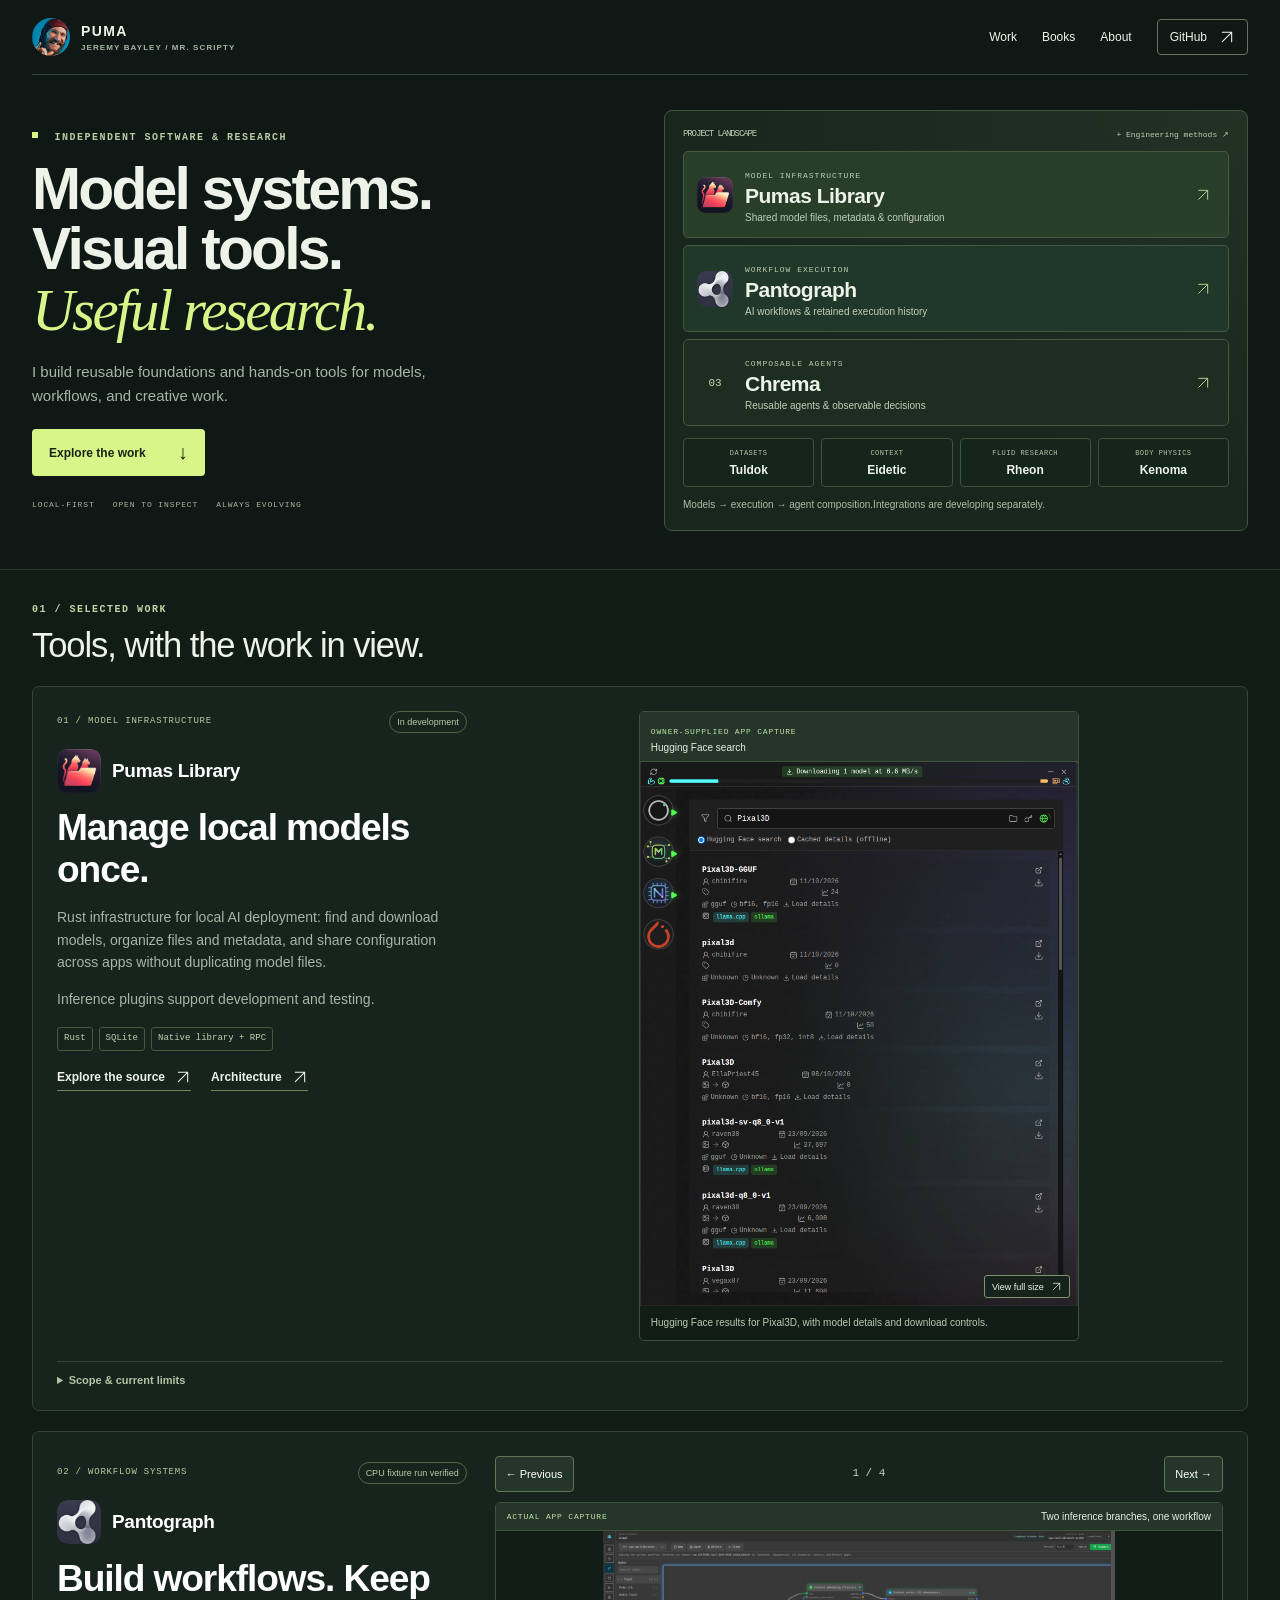
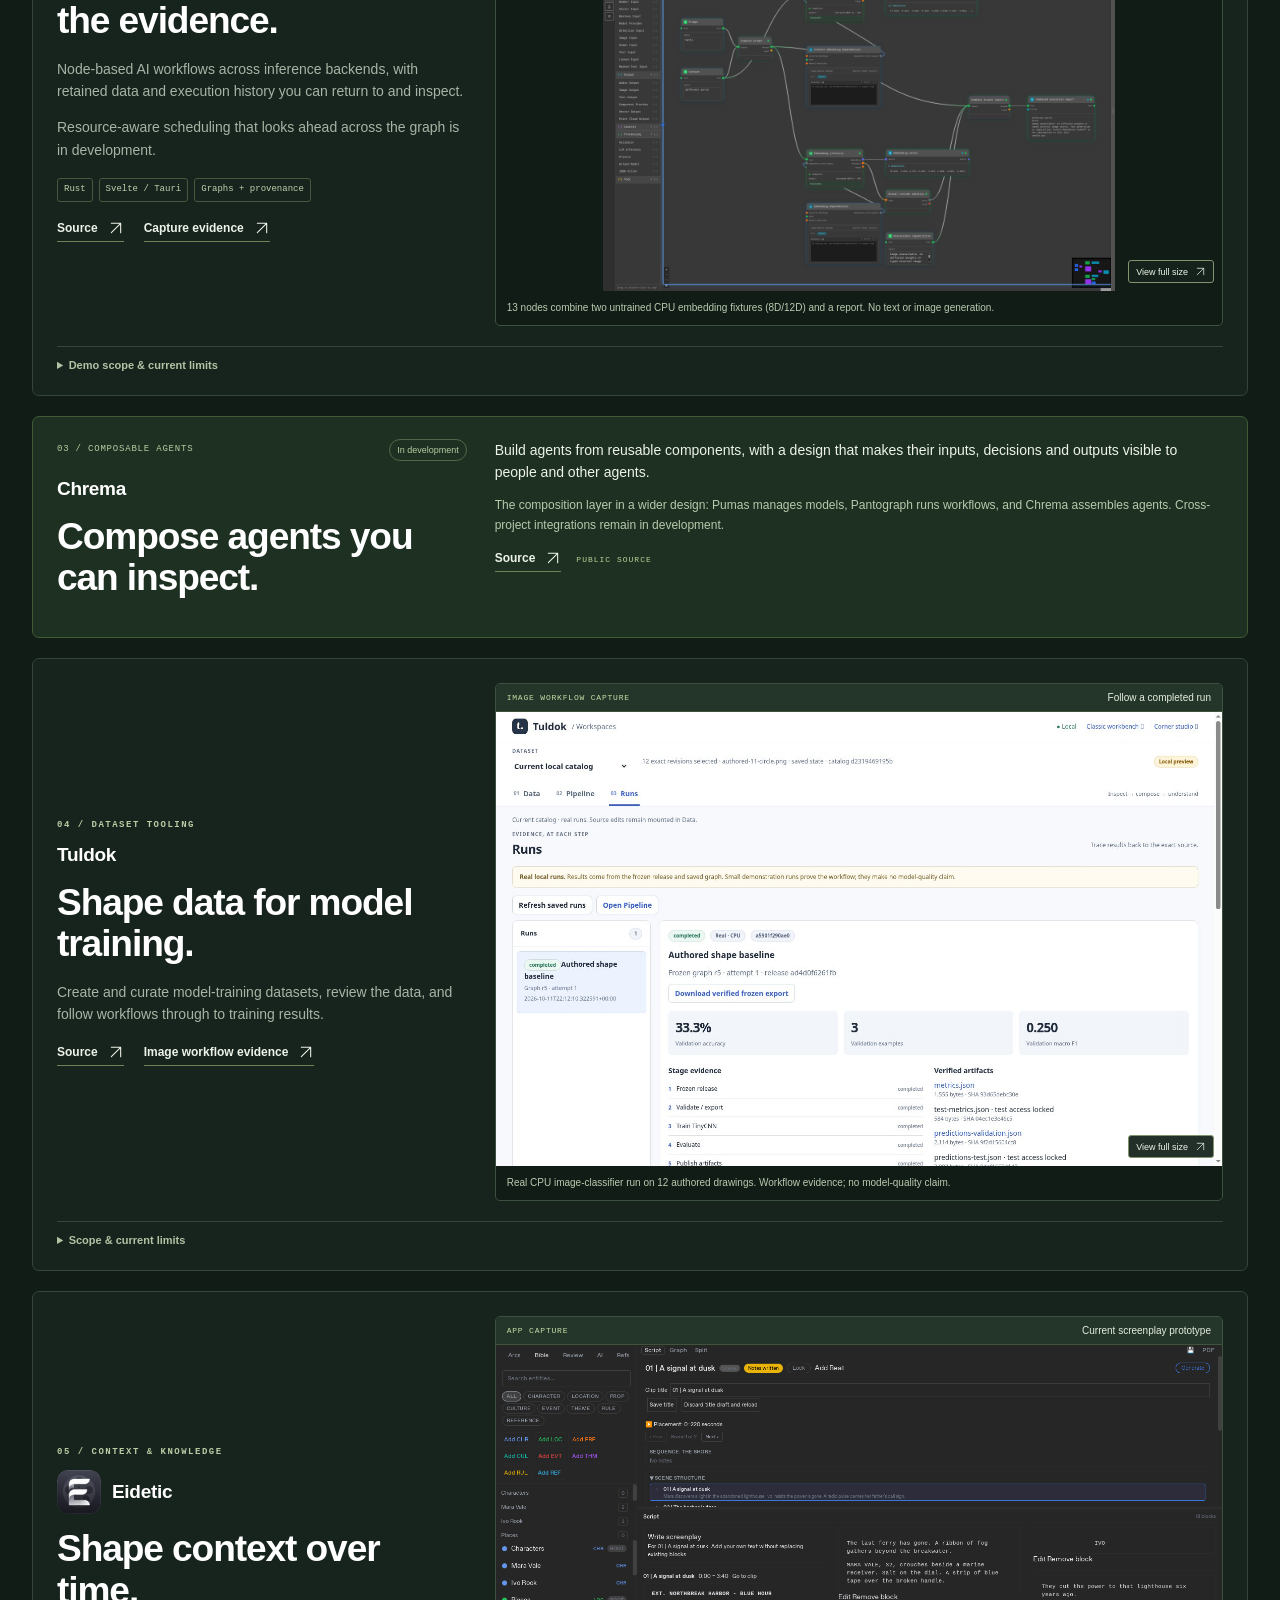
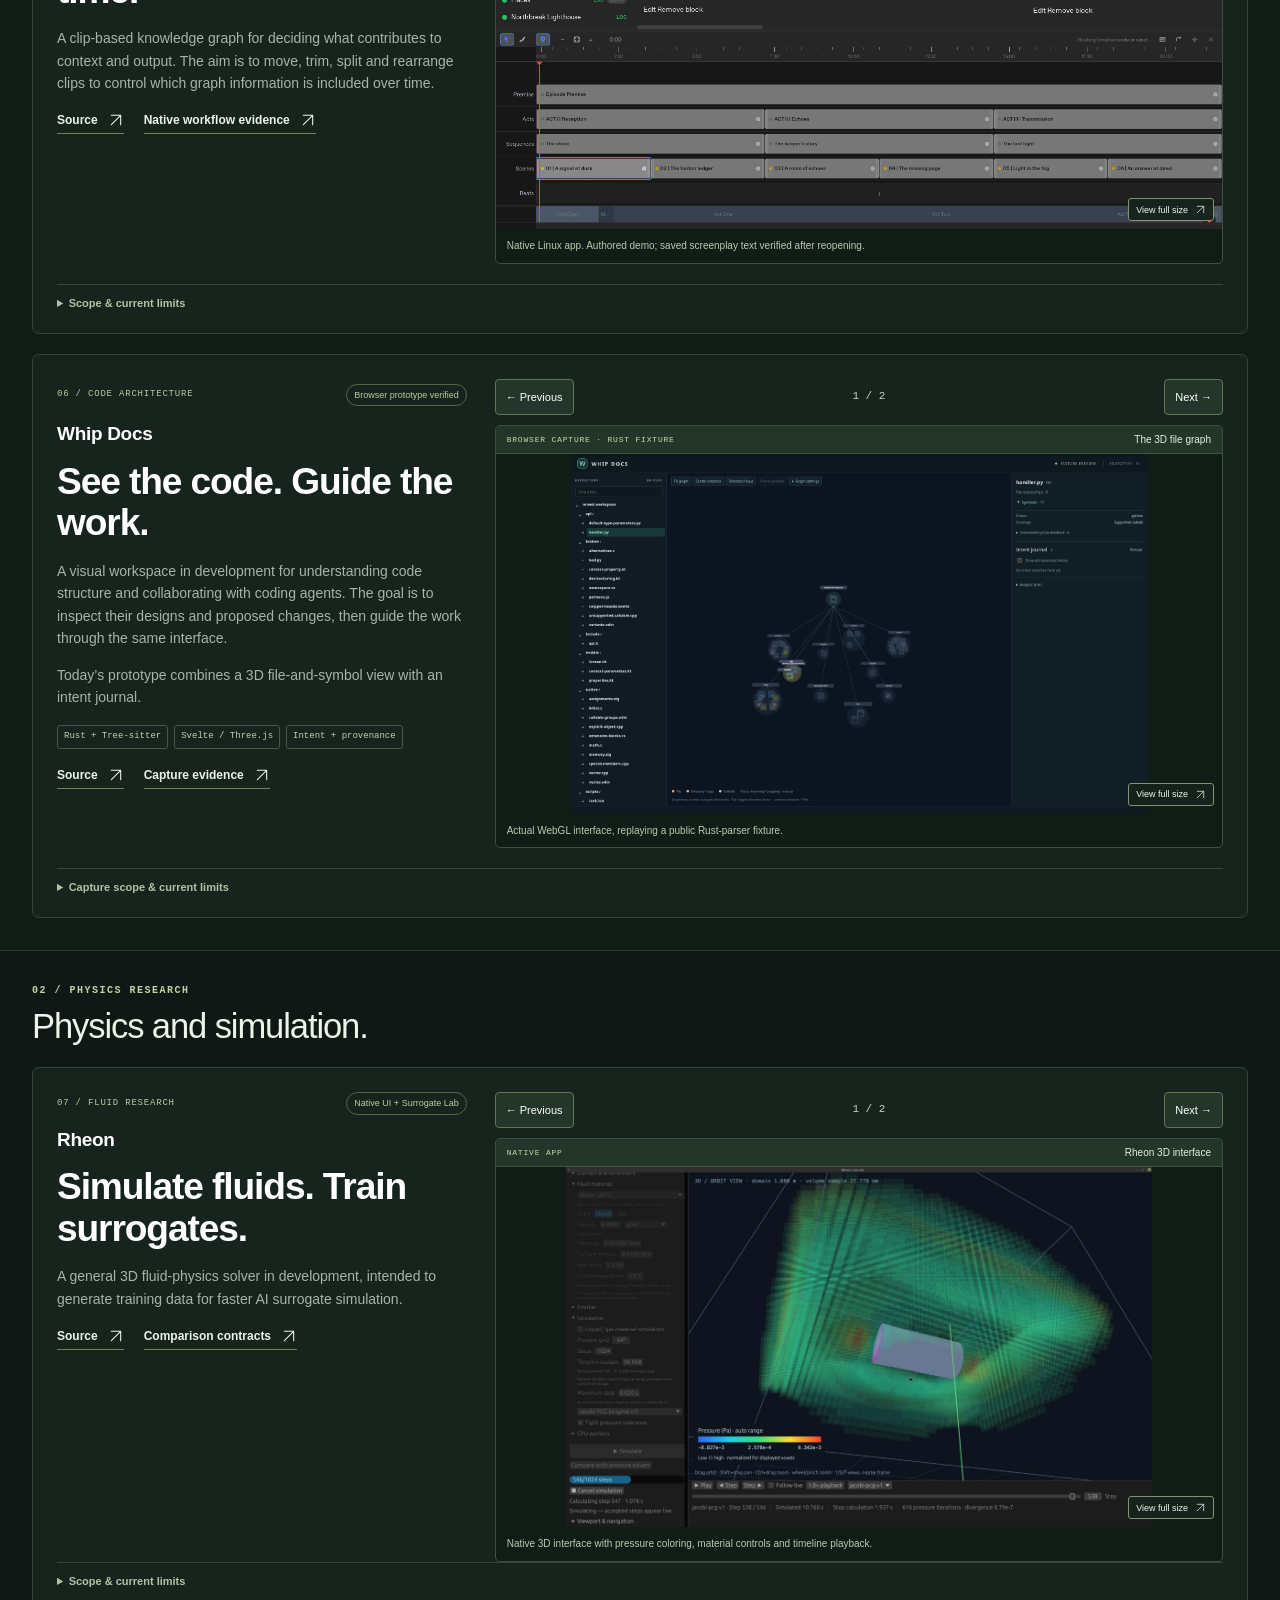
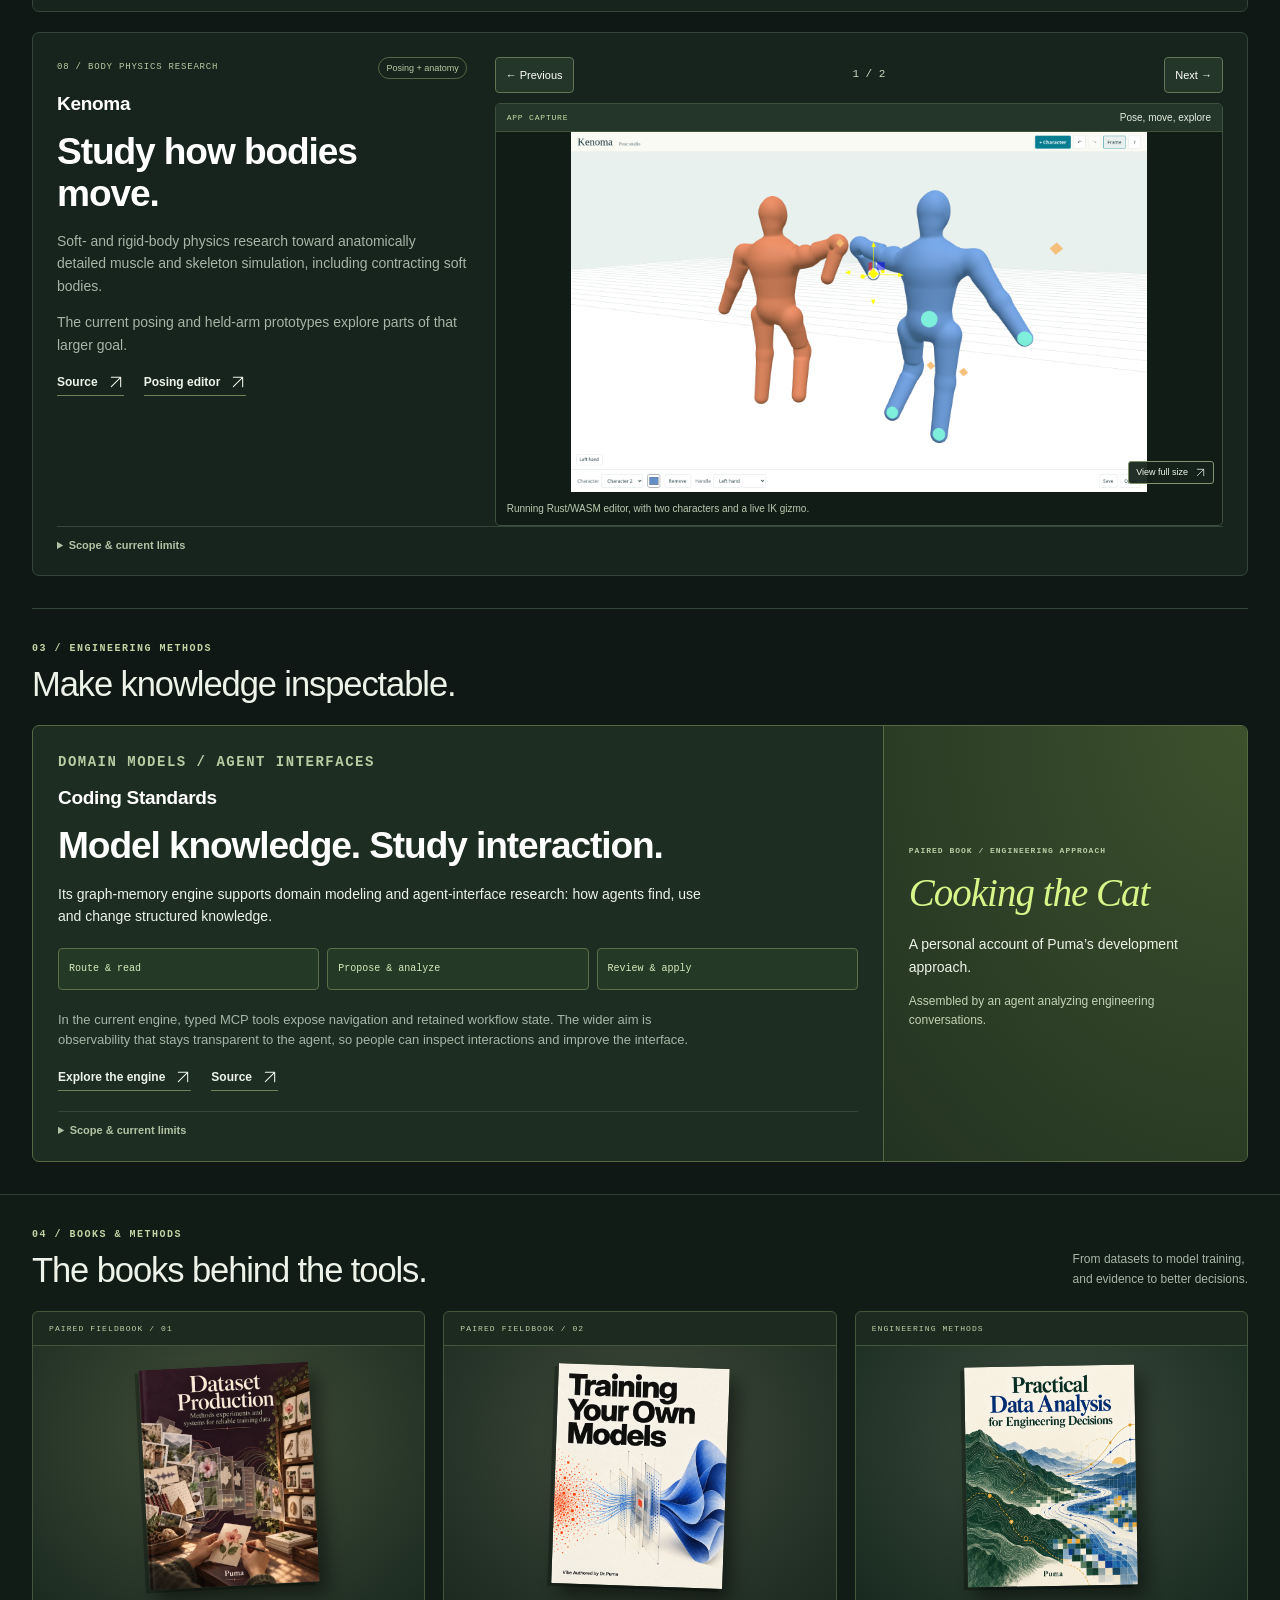
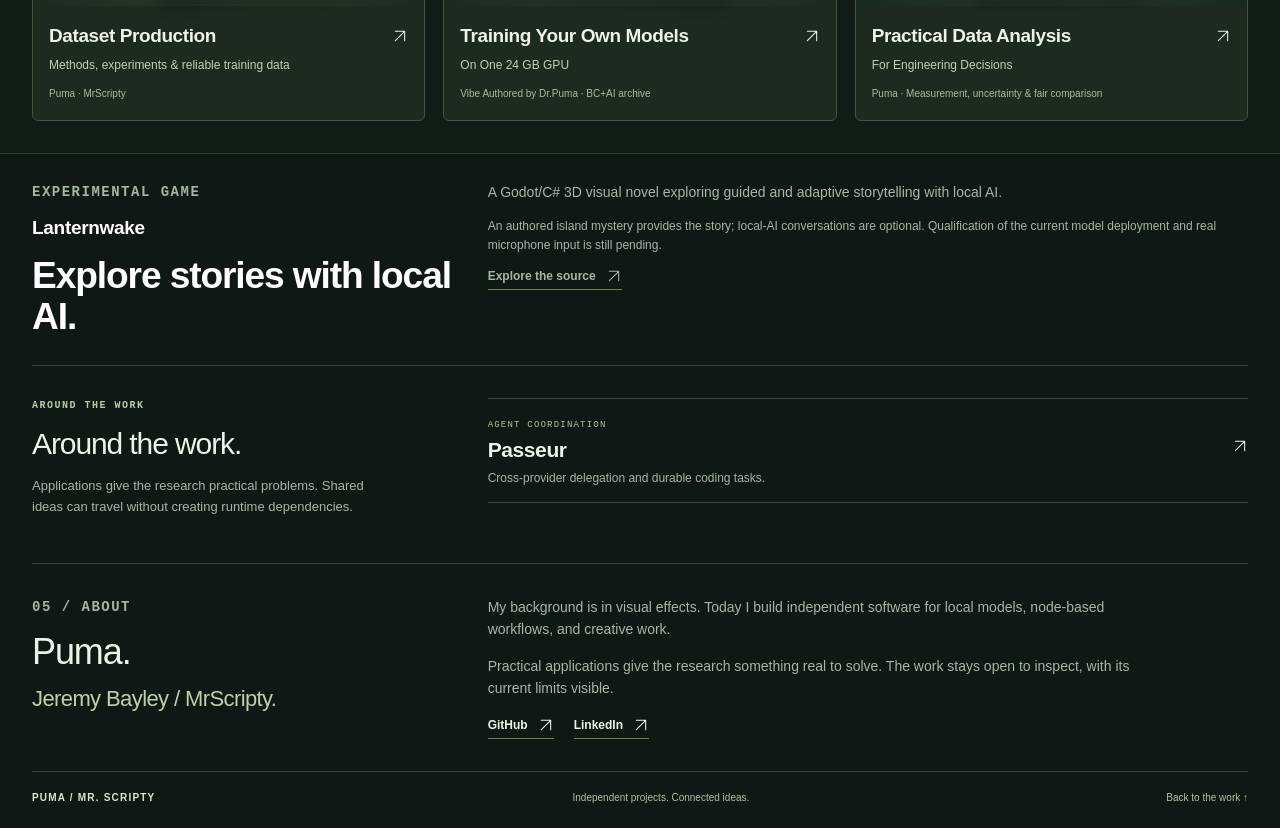
==== commit fe30267e: "Publish approved purpose-first portfolio with manual galleries Exact approved source: 83b67e99cb52c1" ====
--- a/index.html
+++ b/index.html
@@ -1,20 +1,21 @@
 <!doctype html>
-<html lang="en"><head><meta charset="utf-8"><meta name="viewport" content="width=device-width,initial-scale=1"><meta name="color-scheme" content="dark"><meta name="theme-color" content="#101815"><meta name="description" content="Puma / Jeremy Bayley: independent software, creative tools and practical research."><title>Puma · Jeremy Bayley — Systems, tools &amp; research</title><link rel="icon" href="assets/favicon.svg" type="image/svg+xml"><link rel="stylesheet" href="styles.85a11991f778.css"><script src="script.73ab2d2be243.js" defer></script></head>
+<html lang="en"><head><meta charset="utf-8"><meta name="viewport" content="width=device-width,initial-scale=1"><meta name="color-scheme" content="dark"><meta name="theme-color" content="#101815"><meta name="description" content="Puma / Jeremy Bayley: independent software, creative tools and practical research."><title>Puma · Jeremy Bayley — Systems, tools &amp; research</title><link rel="icon" href="assets/favicon.svg" type="image/svg+xml"><link rel="stylesheet" href="styles.eb986bd11995.css"><script src="script.3926a13cfd01.js" defer></script></head>
 <body><a class="skip-link" href="#main">Skip to content</a>
 <header class="site-header"><a class="wordmark" href="#top" aria-label="Puma, back to top"><img class="profile-photo" src="puma.jpg?v=661bb77b05d5" alt="Puma’s profile photo" width="1176" height="1174" decoding="async"><span>PUMA<small>JEREMY BAYLEY / MR. SCRIPTY</small></span></a><nav aria-label="Main navigation"><a href="#work">Work</a><a href="#books">Books</a><a href="#about">About</a><a class="nav-github" href="https://github.com/MrScripty">GitHub<svg class="icon" viewBox="0 0 24 24" fill="none" stroke="currentColor" stroke-width="1.6" stroke-linecap="round" stroke-linejoin="round" aria-hidden="true"><path d="M5 19 19 5M5 5h14v14"/></svg></a></nav></header>
 <main id="main">
 <section class="hero wrap" id="top"><div class="hero-copy"><p class="eyebrow"><span class="status-dot"></span> INDEPENDENT SOFTWARE &amp; RESEARCH</p><h1>Model systems.<br>Visual tools.<br><em>Useful research.</em></h1><p class="hero-description">I build reusable foundations and hands-on tools for models, workflows, and creative work.</p><a class="primary-link" href="#work">Explore the work <span aria-hidden="true">↓</span></a><div class="hero-signature"><span>LOCAL-FIRST</span><span>OPEN TO INSPECT</span><span>ALWAYS EVOLVING</span></div></div>
-<div class="landscape" aria-labelledby="landscape-title"><div class="map-heading"><h2 id="landscape-title">Project landscape</h2><a href="#standards">+ Engineering methods ↗</a></div><div class="foundation-list"><a class="foundation foundation-pumas" href="#pumas"><img class="foundation-icon" src="assets/icons/pumas-icon.png" alt="" width="512" height="512"><div><small>MODEL INFRASTRUCTURE</small><strong>Pumas Library</strong><p>Model files, metadata &amp; runtime facts</p></div><svg class="foundation-glyph icon" viewBox="0 0 24 24" fill="none" stroke="currentColor" stroke-width="1.5" aria-hidden="true"><path d="M5 19 19 5M5 5h14v14"/></svg></a><a class="foundation" href="#pantograph"><img class="foundation-icon" src="assets/icons/pantograph-icon.png" alt="" width="512" height="512"><div><small>WORKFLOW EXECUTION</small><strong>Pantograph</strong><p>Graphs, scheduling &amp; execution evidence</p></div><svg class="foundation-glyph icon" viewBox="0 0 24 24" fill="none" stroke="currentColor" stroke-width="1.5" aria-hidden="true"><path d="M5 19 19 5M5 5h14v14"/></svg></a><a class="foundation foundation-chrema" href="#chrema"><span class="foundation-number">03</span><div><small>COMPOSABLE AGENTS</small><strong>Chrema</strong><p>Composition &amp; auditable operations</p></div><svg class="foundation-glyph icon" viewBox="0 0 24 24" fill="none" stroke="currentColor" stroke-width="1.5" aria-hidden="true"><path d="M5 19 19 5M5 5h14v14"/></svg></a></div><div class="map-tools"><a href="#tuldok"><small>DATASETS</small><b>Tuldok</b></a><a href="#eidetic"><small>STORY</small><b>Eidetic</b></a><a href="#rheon"><small>FLUID RESEARCH</small><b>Rheon</b></a><a href="#kenoma"><small>3D TOOLS</small><b>Kenoma</b></a></div><p class="map-caption">Independent projects. Shared ideas. <br>Integrations are qualified separately.</p></div></section>
+<div class="landscape" aria-labelledby="landscape-title"><div class="map-heading"><h2 id="landscape-title">Project landscape</h2><a href="#standards">+ Engineering methods ↗</a></div><div class="foundation-list"><a class="foundation foundation-pumas" href="#pumas"><img class="foundation-icon" src="assets/icons/pumas-icon.png" alt="" width="512" height="512"><div><small>MODEL INFRASTRUCTURE</small><strong>Pumas Library</strong><p>Shared model files, metadata &amp; configuration</p></div><svg class="foundation-glyph icon" viewBox="0 0 24 24" fill="none" stroke="currentColor" stroke-width="1.5" aria-hidden="true"><path d="M5 19 19 5M5 5h14v14"/></svg></a><a class="foundation" href="#pantograph"><img class="foundation-icon" src="assets/icons/pantograph-icon.png" alt="" width="512" height="512"><div><small>WORKFLOW EXECUTION</small><strong>Pantograph</strong><p>AI workflows &amp; retained execution history</p></div><svg class="foundation-glyph icon" viewBox="0 0 24 24" fill="none" stroke="currentColor" stroke-width="1.5" aria-hidden="true"><path d="M5 19 19 5M5 5h14v14"/></svg></a><a class="foundation foundation-chrema" href="#chrema"><span class="foundation-number">03</span><div><small>COMPOSABLE AGENTS</small><strong>Chrema</strong><p>Reusable agents &amp; observable decisions</p></div><svg class="foundation-glyph icon" viewBox="0 0 24 24" fill="none" stroke="currentColor" stroke-width="1.5" aria-hidden="true"><path d="M5 19 19 5M5 5h14v14"/></svg></a></div><div class="map-tools"><a href="#tuldok"><small>DATASETS</small><b>Tuldok</b></a><a href="#eidetic"><small>CONTEXT</small><b>Eidetic</b></a><a href="#rheon"><small>FLUID RESEARCH</small><b>Rheon</b></a><a href="#kenoma"><small>BODY PHYSICS</small><b>Kenoma</b></a></div><p class="map-caption">Models → execution → agent composition.<br>Integrations are developing separately.</p></div></section>
 <section class="work-section" id="work"><div class="wrap"><div class="section-heading"><p class="eyebrow">01 / SELECTED WORK</p><h2>Tools, with the work in view.</h2></div>
-<article class="feature feature-pumas" id="pumas"><div class="project-copy"><div class="project-kicker"><span>01 / MODEL INFRASTRUCTURE</span><span class="pill">In development</span></div><h3 class="project-title"><img class="product-icon" src="assets/icons/pumas-icon.png" alt="" width="512" height="512">Pumas Library</h3><p class="project-deck">A home for local models.</p><p>Reusable Rust infrastructure for model files, metadata, downloads, and runtime configuration.</p><div class="tags"><span>Rust</span><span>SQLite</span><span>Native library + RPC</span></div><div class="project-links"><a class="text-link" href="https://github.com/MrScripty/Pumas-Library">Explore the source<svg class="icon" viewBox="0 0 24 24" fill="none" stroke="currentColor" stroke-width="1.6" stroke-linecap="round" stroke-linejoin="round" aria-hidden="true"><path d="M5 19 19 5M5 5h14v14"/></svg></a><a class="text-link" href="https://github.com/MrScripty/Pumas-Library/blob/main/docs/ARCHITECTURE.md">Architecture<svg class="icon" viewBox="0 0 24 24" fill="none" stroke="currentColor" stroke-width="1.6" stroke-linecap="round" stroke-linejoin="round" aria-hidden="true"><path d="M5 19 19 5M5 5h14v14"/></svg></a></div></div><div class="pumas-captures"><figure class="app-capture"><div class="capture-heading"><span>OWNER-SUPPLIED APP CAPTURE</span><b>Hugging Face search</b></div><a class="capture-button" href="assets/PumasLibrary_search_v0.8.0.png?v=174078d0e2f5" aria-label="Enlarge Pumas Library: Hugging Face search"><img src="assets/PumasLibrary_search_v0.8.0.png?v=174078d0e2f5" alt="Pumas Library Hugging Face search results for Pixal3D, showing model names, repository authors, formats and download controls." width="805" height="1001" loading="lazy" decoding="async"><span class="capture-zoom">View full size <svg class="icon" viewBox="0 0 24 24" fill="none" stroke="currentColor" stroke-width="1.6" stroke-linecap="round" stroke-linejoin="round" aria-hidden="true"><path d="M5 19 19 5M5 5h14v14"/></svg></span></a><figcaption>Hugging Face results for Pixal3D, with model details and download controls.</figcaption></figure></div><details class="project-boundary"><summary>Scope &amp; current limits</summary><p>This is an owner-supplied capture of the current local app. The screenshot does not establish an exact app source revision, completed downloads or inference results. Linux x64 is the primary runtime target; inference backends and host-language bindings have separate verification limits.</p></details></article>
-<article class="feature feature-pantograph" id="pantograph"><div class="project-copy"><div class="project-kicker"><span>02 / WORKFLOW SYSTEMS</span><span class="pill">CPU fixture run verified</span></div><h3 class="project-title"><img class="product-icon" src="assets/icons/pantograph-icon.png" alt="" width="512" height="512">Pantograph</h3><p class="project-deck">Make execution inspectable.</p><p>Build a graph, submit a run, and follow its result through scheduling, diagnostics, and retained output.</p><div class="tags"><span>Rust</span><span>Svelte / Tauri</span><span>Graphs + provenance</span></div><div class="project-links"><a class="text-link" href="https://github.com/MrScripty/Pantograph">Source<svg class="icon" viewBox="0 0 24 24" fill="none" stroke="currentColor" stroke-width="1.6" stroke-linecap="round" stroke-linejoin="round" aria-hidden="true"><path d="M5 19 19 5M5 5h14v14"/></svg></a><a class="text-link" href="https://github.com/MrScripty/Pantograph/blob/03d838bb099104ccd36f02f366d1d4721674626a/docs/images/multibranch-inference-demo-2026-10-12/README.md">Capture evidence<svg class="icon" viewBox="0 0 24 24" fill="none" stroke="currentColor" stroke-width="1.6" stroke-linecap="round" stroke-linejoin="round" aria-hidden="true"><path d="M5 19 19 5M5 5h14v14"/></svg></a></div></div><div class="project-visual"><figure class="app-capture"><div class="capture-heading"><span>ACTUAL APP CAPTURE</span><b>Two inference branches, one workflow</b></div><a class="capture-button" href="assets/pantograph-inference-multibranch-graph-completed.png?v=d48e36d267e7" aria-label="Enlarge Two inference branches, one workflow"><img src="assets/pantograph-inference-multibranch-graph-completed.png?v=d48e36d267e7" alt="Actual Pantograph 13-node graph showing two completed untrained Candle CPU embedding branches, eight- and twelve-dimensional vector outputs, and a combined report that states unavailable capabilities." width="2560" height="1800" loading="lazy" decoding="async"><span class="capture-zoom">View full size <svg class="icon" viewBox="0 0 24 24" fill="none" stroke="currentColor" stroke-width="1.6" stroke-linecap="round" stroke-linejoin="round" aria-hidden="true"><path d="M5 19 19 5M5 5h14v14"/></svg></span></a><figcaption>13 nodes combine two untrained CPU embedding fixtures (8D/12D) and a report. No text or image generation.</figcaption></figure></div><div class="capture-strip"><figure class="app-capture"><div class="capture-heading"><span>ACTUAL APP CAPTURE</span><b>Inspect the retained output</b></div><a class="capture-button" href="assets/pantograph-inference-multibranch-retained-output.png?v=21f74817ab9e" aria-label="Enlarge Inspect the retained output"><img src="assets/pantograph-inference-multibranch-retained-output.png?v=21f74817ab9e" alt="Pantograph I/O Inspector showing the same 13-node workflow and its retained eight-dimensional embedding vector." width="2560" height="1800" loading="lazy" decoding="async"><span class="capture-zoom">View full size <svg class="icon" viewBox="0 0 24 24" fill="none" stroke="currentColor" stroke-width="1.6" stroke-linecap="round" stroke-linejoin="round" aria-hidden="true"><path d="M5 19 19 5M5 5h14v14"/></svg></span></a><figcaption>Read the retained 8D vector from this run.</figcaption></figure><figure class="app-capture"><div class="capture-heading"><span>ACTUAL APP CAPTURE</span><b>Trace the same run</b></div><a class="capture-button" href="assets/pantograph-inference-multibranch-diagnostics.png?v=797ea7038a73" aria-label="Enlarge Trace the same run"><img src="assets/pantograph-inference-multibranch-diagnostics.png?v=797ea7038a73" alt="Pantograph Diagnostics showing 22 projected events, both inference owners and the terminal event for the completed multi-branch run." width="2560" height="1800" loading="lazy" decoding="async"><span class="capture-zoom">View full size <svg class="icon" viewBox="0 0 24 24" fill="none" stroke="currentColor" stroke-width="1.6" stroke-linecap="round" stroke-linejoin="round" aria-hidden="true"><path d="M5 19 19 5M5 5h14v14"/></svg></span></a><figcaption>Follow both inference branches through recorded events.</figcaption></figure><figure class="app-capture"><div class="capture-heading"><span>ACTUAL APP CAPTURE</span><b>See execution state</b></div><a class="capture-button" href="assets/pantograph-inference-multibranch-scheduler.png?v=7bfa03d810b4" aria-label="Enlarge See execution state"><img src="assets/pantograph-inference-multibranch-scheduler.png?v=7bfa03d810b4" alt="Pantograph Scheduler showing the completed multi-branch CPU workflow and its event timeline. Estimate and cache fields retain their unavailable or unknown states." width="2560" height="1800" loading="lazy" decoding="async"><span class="capture-zoom">View full size <svg class="icon" viewBox="0 0 24 24" fill="none" stroke="currentColor" stroke-width="1.6" stroke-linecap="round" stroke-linejoin="round" aria-hidden="true"><path d="M5 19 19 5M5 5h14v14"/></svg></span></a><figcaption>Inspect the same completed workflow in Scheduler.</figcaption></figure></div><details class="project-boundary"><summary>Demo scope &amp; current limits</summary><p>All four unedited views belong to one completed 13-node, 13-edge run in the Svelte workbench and loopback Rust service at source 7b30b9b. Candle CPU inference uses committed, untrained BERT-8 and BERT-12 fixtures; this verifies the execution path, not useful semantic quality. The report combines existing text and runtime facts. Text generation is unqualified; image generation and image transport are unavailable in this host. Native Tauri execution is not established. Unknown dependency badges, scheduler estimates and cache fields remain visible without treating them as verified measurements.</p></details></article>
-<article class="chrema-panel" id="chrema"><div><p class="eyebrow">03 / COMPOSABLE AGENTS</p><h3>Chrema</h3><p class="project-deck">Composition, with a trace.</p></div><div><p>Workflow composition and auditable operations across deterministic steps and probabilistic model outputs.</p><p class="subtle">A private project whose composition and tracing research can inform Pantograph.</p><a class="text-link" href="https://github.com/MrScripty/MrScripty#models-workflows--agent-first-development">Public overview<svg class="icon" viewBox="0 0 24 24" fill="none" stroke="currentColor" stroke-width="1.6" stroke-linecap="round" stroke-linejoin="round" aria-hidden="true"><path d="M5 19 19 5M5 5h14v14"/></svg></a><span class="private-label">PRIVATE SOURCE</span></div></article>
-<div class="application-grid"><section class="tool-card app-section" id="tuldok"><div class="app-copy"><p class="eyebrow">04 / DATASET TOOLING</p><h3>Tuldok</h3><p class="tool-deck">From images to evidence.</p><p>Review image data, freeze a release, edit a training graph, and inspect a local CPU run.</p><div class="project-links"><a class="text-link" href="https://github.com/MrScripty/Tuldok">Source<svg class="icon" viewBox="0 0 24 24" fill="none" stroke="currentColor" stroke-width="1.6" stroke-linecap="round" stroke-linejoin="round" aria-hidden="true"><path d="M5 19 19 5M5 5h14v14"/></svg></a><a class="text-link" href="https://github.com/MrScripty/Tuldok/blob/6d939359d3cef2464c2aff990dd58d50c4f8d791/docs/images/workspaces-m2/README.md">Image workflow evidence<svg class="icon" viewBox="0 0 24 24" fill="none" stroke="currentColor" stroke-width="1.6" stroke-linecap="round" stroke-linejoin="round" aria-hidden="true"><path d="M5 19 19 5M5 5h14v14"/></svg></a></div></div><div class="project-visual"><figure class="app-capture"><div class="capture-heading"><span>IMAGE WORKFLOW CAPTURE</span><b>Follow a completed run</b></div><a class="capture-button" href="assets/tuldok-workspace-results.jpg?v=34fdf853af38" aria-label="Enlarge Tuldok completed image-classifier run"><img src="assets/tuldok-workspace-results.jpg?v=34fdf853af38" alt="Tuldok Runs workspace showing a completed CPU image-classifier run, its frozen graph and release, validation metrics on three examples, completed stages, and verified artifacts." width="1440" height="900" loading="lazy" decoding="async"><span class="capture-zoom">View full size <svg class="icon" viewBox="0 0 24 24" fill="none" stroke="currentColor" stroke-width="1.6" stroke-linecap="round" stroke-linejoin="round" aria-hidden="true"><path d="M5 19 19 5M5 5h14v14"/></svg></span></a><figcaption>Real CPU image-classifier run on 12 authored drawings. Workflow evidence; no model-quality claim.</figcaption></figure></div><details class="project-boundary"><summary>Scope &amp; current limits</summary><p>Image classification with scratch CPU training. PostgreSQL persistence, restart, and data correction into a new release were verified. The tiny authored fixture does not establish useful model quality. Audio and 3D training are not qualified.</p></details></section><section class="tool-card app-section" id="eidetic"><div class="app-copy"><p class="eyebrow">05 / STORY &amp; SCREENPLAY</p><h3 class="project-title"><img class="product-icon" src="assets/icons/eidetic-icon.png" alt="" width="512" height="512">Eidetic</h3><p class="tool-deck">Keep the story in view.</p><p>A screenplay editor and timeline for moving between the words on the page and the shape of a story.</p><div class="project-links"><a class="text-link" href="https://github.com/MrScripty/Eidetic">Source<svg class="icon" viewBox="0 0 24 24" fill="none" stroke="currentColor" stroke-width="1.6" stroke-linecap="round" stroke-linejoin="round" aria-hidden="true"><path d="M5 19 19 5M5 5h14v14"/></svg></a><a class="text-link" href="https://github.com/MrScripty/Eidetic/blob/0f3481cd93e28673a566c77a2f0c7ca48469aab5/docs/reports/native-workflow-acceptance/README.md">Native workflow evidence<svg class="icon" viewBox="0 0 24 24" fill="none" stroke="currentColor" stroke-width="1.6" stroke-linecap="round" stroke-linejoin="round" aria-hidden="true"><path d="M5 19 19 5M5 5h14v14"/></svg></a></div></div><div class="project-visual"><figure class="app-capture"><div class="capture-heading"><span>APP CAPTURE</span><b>A story in context</b></div><a class="capture-button" href="assets/eidetic-screenplay-timeline.png?v=d8f85a18ac88" aria-label="Enlarge A story in context"><img src="assets/eidetic-screenplay-timeline.png?v=d8f85a18ac88" alt="Eidetic native Linux screenplay editor and six-scene timeline for the authored Signal at Low Tide demo." width="1440" height="960" loading="lazy" decoding="async"><span class="capture-zoom">View full size <svg class="icon" viewBox="0 0 24 24" fill="none" stroke="currentColor" stroke-width="1.6" stroke-linecap="round" stroke-linejoin="round" aria-hidden="true"><path d="M5 19 19 5M5 5h14v14"/></svg></span></a><figcaption>Native Linux app. Authored demo; saved screenplay text verified after reopening.</figcaption></figure></div><details class="project-boundary"><summary>Scope &amp; current limits</summary><p>Native Linux editing, save/reopen, cancellation and timeline controls were tested in draft PR #30. Renderer-type switching needs a restart; unified multiwindow rendering is unfinished. No real Pumas inference was tested. Story content is original authored fiction.</p></details></section></div>
-<section class="feature feature-whip" id="whip-docs"><div class="project-copy"><div class="project-kicker"><span>06 / CODE ARCHITECTURE</span><span class="pill">Browser prototype verified</span></div><h3>Whip Docs</h3><p class="project-deck">See the code.<br>Keep its intent.</p><p>Independent Tree-sitter parsing brings multiple languages into a 3D file-and-symbol workspace.</p><p>An immutable, append-only intent journal preserves original intent alongside separate interpretations and proposed changes.</p><div class="tags"><span>Rust + Tree-sitter</span><span>Svelte / Three.js</span><span>Intent + provenance</span></div><div class="project-links"><a class="text-link" href="https://github.com/MrScripty/whip-docs">Source<svg class="icon" viewBox="0 0 24 24" fill="none" stroke="currentColor" stroke-width="1.6" stroke-linecap="round" stroke-linejoin="round" aria-hidden="true"><path d="M5 19 19 5M5 5h14v14"/></svg></a><a class="text-link" href="https://github.com/MrScripty/whip-docs/blob/c5a8417e4e13d18c6751de196cf667653863d5de/docs/images/README.md">Capture evidence<svg class="icon" viewBox="0 0 24 24" fill="none" stroke="currentColor" stroke-width="1.6" stroke-linecap="round" stroke-linejoin="round" aria-hidden="true"><path d="M5 19 19 5M5 5h14v14"/></svg></a></div></div><div class="project-visual"><figure class="app-capture "><div class="capture-heading"><span>BROWSER CAPTURE · RUST FIXTURE</span><b>The 3D file graph</b></div><a class="capture-button" href="assets/whip-docs-file-graph.png?v=a27901eb2ef0" aria-label="Enlarge Whip Docs The 3D file graph"><img src="assets/whip-docs-file-graph.png?v=a27901eb2ef0" alt="Actual Whip Docs browser interface with the repository tree, original 3D file and directory graph, and compact file inspector. The Fixture Preview indicator is visible." width="1680" height="1050" loading="lazy" decoding="async"><span class="capture-zoom">View full size <svg class="icon" viewBox="0 0 24 24" fill="none" stroke="currentColor" stroke-width="1.6" stroke-linecap="round" stroke-linejoin="round" aria-hidden="true"><path d="M5 19 19 5M5 5h14v14"/></svg></span></a><figcaption>Actual WebGL interface, replaying a public Rust-parser fixture.</figcaption></figure></div><div class="whip-details"><figure class="app-capture "><div class="capture-heading"><span>BROWSER CAPTURE · RUST FIXTURE</span><b>Expand into symbols</b></div><a class="capture-button" href="assets/whip-docs-expanded-symbols.png?v=34637384262d" aria-label="Enlarge Whip Docs Expand into symbols"><img src="assets/whip-docs-expanded-symbols.png?v=34637384262d" alt="Whip Docs browser capture with Python declarations expanded above their parent file in the same 3D scene. The selected Boxed class and its intent journal appear in the inspector." width="1680" height="1050" loading="lazy" decoding="async"><span class="capture-zoom">View full size <svg class="icon" viewBox="0 0 24 24" fill="none" stroke="currentColor" stroke-width="1.6" stroke-linecap="round" stroke-linejoin="round" aria-hidden="true"><path d="M5 19 19 5M5 5h14v14"/></svg></span></a><figcaption>Symbols share the existing file graph and camera; the inspector keeps their source context.</figcaption></figure></div><details class="project-boundary"><summary>Capture scope &amp; current limits</summary><p>These are unedited Chromium captures of the real UI at a5caed08, replaying public synthetic output from the Rust Tree-sitter parser (extractor @5). The latest @6 parser repair preserves this UI. Browser fixture storage is separate from the Rust journal. Native desktop build, Tauri IPC and restart acceptance are not yet verified. The inspector records intent and proposals; it does not execute proposals or establish a Passeur runtime integration.</p></details></section>
+<article class="feature feature-pumas" id="pumas"><div class="project-copy"><div class="project-kicker"><span>01 / MODEL INFRASTRUCTURE</span><span class="pill">In development</span></div><h3 class="project-title"><img class="product-icon" src="assets/icons/pumas-icon.png" alt="" width="512" height="512">Pumas Library</h3><p class="project-deck">Manage local models once.</p><p>Rust infrastructure for local AI deployment: find and download models, organize files and metadata, and share configuration across apps without duplicating model files.</p><p>Inference plugins support development and testing.</p><div class="tags"><span>Rust</span><span>SQLite</span><span>Native library + RPC</span></div><div class="project-links"><a class="text-link" href="https://github.com/MrScripty/Pumas-Library">Explore the source<svg class="icon" viewBox="0 0 24 24" fill="none" stroke="currentColor" stroke-width="1.6" stroke-linecap="round" stroke-linejoin="round" aria-hidden="true"><path d="M5 19 19 5M5 5h14v14"/></svg></a><a class="text-link" href="https://github.com/MrScripty/Pumas-Library/blob/main/docs/ARCHITECTURE.md">Architecture<svg class="icon" viewBox="0 0 24 24" fill="none" stroke="currentColor" stroke-width="1.6" stroke-linecap="round" stroke-linejoin="round" aria-hidden="true"><path d="M5 19 19 5M5 5h14v14"/></svg></a></div></div><div class="pumas-captures"><figure class="app-capture"><div class="capture-heading"><span>OWNER-SUPPLIED APP CAPTURE</span><b>Hugging Face search</b></div><a class="capture-button" href="assets/PumasLibrary_search_v0.8.0.png?v=174078d0e2f5" aria-label="Enlarge Pumas Library: Hugging Face search"><img src="assets/PumasLibrary_search_v0.8.0.png?v=174078d0e2f5" alt="Pumas Library Hugging Face search results for Pixal3D, showing model names, repository authors, formats and download controls." width="805" height="1001" loading="lazy" decoding="async"><span class="capture-zoom">View full size <svg class="icon" viewBox="0 0 24 24" fill="none" stroke="currentColor" stroke-width="1.6" stroke-linecap="round" stroke-linejoin="round" aria-hidden="true"><path d="M5 19 19 5M5 5h14v14"/></svg></span></a><figcaption>Hugging Face results for Pixal3D, with model details and download controls.</figcaption></figure></div><details class="project-boundary"><summary>Scope &amp; current limits</summary><p>This is an owner-supplied capture of the current local app. The screenshot does not establish an exact app source revision, completed downloads or inference results. Linux x64 is the primary runtime target; inference backends and host-language bindings have separate verification limits.</p></details></article>
+<article class="feature feature-pantograph" id="pantograph"><div class="project-copy"><div class="project-kicker"><span>02 / WORKFLOW SYSTEMS</span><span class="pill">CPU fixture run verified</span></div><h3 class="project-title"><img class="product-icon" src="assets/icons/pantograph-icon.png" alt="" width="512" height="512">Pantograph</h3><p class="project-deck">Build workflows. Keep the evidence.</p><p>Node-based AI workflows across inference backends, with retained data and execution history you can return to and inspect.</p><p>Resource-aware scheduling that looks ahead across the graph is in development.</p><div class="tags"><span>Rust</span><span>Svelte / Tauri</span><span>Graphs + provenance</span></div><div class="project-links"><a class="text-link" href="https://github.com/MrScripty/Pantograph">Source<svg class="icon" viewBox="0 0 24 24" fill="none" stroke="currentColor" stroke-width="1.6" stroke-linecap="round" stroke-linejoin="round" aria-hidden="true"><path d="M5 19 19 5M5 5h14v14"/></svg></a><a class="text-link" href="https://github.com/MrScripty/Pantograph/blob/03d838bb099104ccd36f02f366d1d4721674626a/docs/images/multibranch-inference-demo-2026-10-12/README.md">Capture evidence<svg class="icon" viewBox="0 0 24 24" fill="none" stroke="currentColor" stroke-width="1.6" stroke-linecap="round" stroke-linejoin="round" aria-hidden="true"><path d="M5 19 19 5M5 5h14v14"/></svg></a></div></div><div class="project-visual"><div class="capture-gallery" data-gallery="Pantograph"><figure class="app-capture"><div class="capture-heading"><span>ACTUAL APP CAPTURE</span><b>Two inference branches, one workflow</b></div><a class="capture-button" href="assets/pantograph-inference-multibranch-graph-completed.png?v=d48e36d267e7" aria-label="Enlarge Two inference branches, one workflow"><img src="assets/pantograph-inference-multibranch-graph-completed.png?v=d48e36d267e7" alt="Actual Pantograph 13-node graph showing two completed untrained Candle CPU embedding branches, eight- and twelve-dimensional vector outputs, and a combined report that states unavailable capabilities." width="2560" height="1800" loading="lazy" decoding="async"><span class="capture-zoom">View full size <svg class="icon" viewBox="0 0 24 24" fill="none" stroke="currentColor" stroke-width="1.6" stroke-linecap="round" stroke-linejoin="round" aria-hidden="true"><path d="M5 19 19 5M5 5h14v14"/></svg></span></a><figcaption>13 nodes combine two untrained CPU embedding fixtures (8D/12D) and a report. No text or image generation.</figcaption></figure><figure class="app-capture"><div class="capture-heading"><span>ACTUAL APP CAPTURE</span><b>Inspect the retained output</b></div><a class="capture-button" href="assets/pantograph-inference-multibranch-retained-output.png?v=21f74817ab9e" aria-label="Enlarge Inspect the retained output"><img src="assets/pantograph-inference-multibranch-retained-output.png?v=21f74817ab9e" alt="Pantograph I/O Inspector showing the same 13-node workflow and its retained eight-dimensional embedding vector." width="2560" height="1800" loading="lazy" decoding="async"><span class="capture-zoom">View full size <svg class="icon" viewBox="0 0 24 24" fill="none" stroke="currentColor" stroke-width="1.6" stroke-linecap="round" stroke-linejoin="round" aria-hidden="true"><path d="M5 19 19 5M5 5h14v14"/></svg></span></a><figcaption>Read the retained 8D vector from this run.</figcaption></figure><figure class="app-capture"><div class="capture-heading"><span>ACTUAL APP CAPTURE</span><b>Trace the same run</b></div><a class="capture-button" href="assets/pantograph-inference-multibranch-diagnostics.png?v=797ea7038a73" aria-label="Enlarge Trace the same run"><img src="assets/pantograph-inference-multibranch-diagnostics.png?v=797ea7038a73" alt="Pantograph Diagnostics showing 22 projected events, both inference owners and the terminal event for the completed multi-branch run." width="2560" height="1800" loading="lazy" decoding="async"><span class="capture-zoom">View full size <svg class="icon" viewBox="0 0 24 24" fill="none" stroke="currentColor" stroke-width="1.6" stroke-linecap="round" stroke-linejoin="round" aria-hidden="true"><path d="M5 19 19 5M5 5h14v14"/></svg></span></a><figcaption>Follow both inference branches through recorded events.</figcaption></figure><figure class="app-capture"><div class="capture-heading"><span>ACTUAL APP CAPTURE</span><b>See execution state</b></div><a class="capture-button" href="assets/pantograph-inference-multibranch-scheduler.png?v=7bfa03d810b4" aria-label="Enlarge See execution state"><img src="assets/pantograph-inference-multibranch-scheduler.png?v=7bfa03d810b4" alt="Pantograph Scheduler showing the completed multi-branch CPU workflow and its event timeline. Estimate and cache fields retain their unavailable or unknown states." width="2560" height="1800" loading="lazy" decoding="async"><span class="capture-zoom">View full size <svg class="icon" viewBox="0 0 24 24" fill="none" stroke="currentColor" stroke-width="1.6" stroke-linecap="round" stroke-linejoin="round" aria-hidden="true"><path d="M5 19 19 5M5 5h14v14"/></svg></span></a><figcaption>Inspect the same completed workflow in Scheduler.</figcaption></figure></div></div><details class="project-boundary"><summary>Demo scope &amp; current limits</summary><p>All four unedited views belong to one completed 13-node, 13-edge run in the Svelte workbench and loopback Rust service at source 7b30b9b. Candle CPU inference uses committed, untrained BERT-8 and BERT-12 fixtures; this verifies the execution path, not useful semantic quality. The report combines existing text and runtime facts. Text generation is unqualified; image generation and image transport are unavailable in this host. Native Tauri execution is not established. Unknown dependency badges, scheduler estimates and cache fields remain visible without treating them as verified measurements.</p></details></article>
+<article class="chrema-panel" id="chrema"><div><div class="project-kicker"><span>03 / COMPOSABLE AGENTS</span><span class="pill">In development</span></div><h3 class="project-title">Chrema</h3><p class="project-deck">Compose agents you can inspect.</p></div><div><p>Build agents from reusable components, with a design that makes their inputs, decisions and outputs visible to people and other agents.</p><p class="subtle">The composition layer in a wider design: Pumas manages models, Pantograph runs workflows, and Chrema assembles agents. Cross-project integrations remain in development.</p><a class="text-link" href="https://github.com/MrScripty/Chrema">Source<svg class="icon" viewBox="0 0 24 24" fill="none" stroke="currentColor" stroke-width="1.6" stroke-linecap="round" stroke-linejoin="round" aria-hidden="true"><path d="M5 19 19 5M5 5h14v14"/></svg></a><span class="private-label">PUBLIC SOURCE</span></div></article>
+<div class="application-grid"><section class="tool-card app-section" id="tuldok"><div class="app-copy"><p class="eyebrow">04 / DATASET TOOLING</p><h3 class="project-title">Tuldok</h3><p class="project-deck">Shape data for model training.</p><p>Create and curate model-training datasets, review the data, and follow workflows through to training results.</p><div class="project-links"><a class="text-link" href="https://github.com/MrScripty/Tuldok">Source<svg class="icon" viewBox="0 0 24 24" fill="none" stroke="currentColor" stroke-width="1.6" stroke-linecap="round" stroke-linejoin="round" aria-hidden="true"><path d="M5 19 19 5M5 5h14v14"/></svg></a><a class="text-link" href="https://github.com/MrScripty/Tuldok/blob/6d939359d3cef2464c2aff990dd58d50c4f8d791/docs/images/workspaces-m2/README.md">Image workflow evidence<svg class="icon" viewBox="0 0 24 24" fill="none" stroke="currentColor" stroke-width="1.6" stroke-linecap="round" stroke-linejoin="round" aria-hidden="true"><path d="M5 19 19 5M5 5h14v14"/></svg></a></div></div><div class="project-visual"><figure class="app-capture"><div class="capture-heading"><span>IMAGE WORKFLOW CAPTURE</span><b>Follow a completed run</b></div><a class="capture-button" href="assets/tuldok-workspace-results.jpg?v=34fdf853af38" aria-label="Enlarge Tuldok completed image-classifier run"><img src="assets/tuldok-workspace-results.jpg?v=34fdf853af38" alt="Tuldok Runs workspace showing a completed CPU image-classifier run, its frozen graph and release, validation metrics on three examples, completed stages, and verified artifacts." width="1440" height="900" loading="lazy" decoding="async"><span class="capture-zoom">View full size <svg class="icon" viewBox="0 0 24 24" fill="none" stroke="currentColor" stroke-width="1.6" stroke-linecap="round" stroke-linejoin="round" aria-hidden="true"><path d="M5 19 19 5M5 5h14v14"/></svg></span></a><figcaption>Real CPU image-classifier run on 12 authored drawings. Workflow evidence; no model-quality claim.</figcaption></figure></div><details class="project-boundary"><summary>Scope &amp; current limits</summary><p>Image classification with scratch CPU training. PostgreSQL persistence, restart, and data correction into a new release were verified. The tiny authored fixture does not establish useful model quality. Audio and 3D training are not qualified.</p></details></section><section class="tool-card app-section" id="eidetic"><div class="app-copy"><p class="eyebrow">05 / CONTEXT &amp; KNOWLEDGE</p><h3 class="project-title"><img class="product-icon" src="assets/icons/eidetic-icon.png" alt="" width="512" height="512">Eidetic</h3><p class="project-deck">Shape context over time.</p><p>A clip-based knowledge graph for deciding what contributes to context and output. The aim is to move, trim, split and rearrange clips to control which graph information is included over time.</p><div class="project-links"><a class="text-link" href="https://github.com/MrScripty/Eidetic">Source<svg class="icon" viewBox="0 0 24 24" fill="none" stroke="currentColor" stroke-width="1.6" stroke-linecap="round" stroke-linejoin="round" aria-hidden="true"><path d="M5 19 19 5M5 5h14v14"/></svg></a><a class="text-link" href="https://github.com/MrScripty/Eidetic/blob/0f3481cd93e28673a566c77a2f0c7ca48469aab5/docs/reports/native-workflow-acceptance/README.md">Native workflow evidence<svg class="icon" viewBox="0 0 24 24" fill="none" stroke="currentColor" stroke-width="1.6" stroke-linecap="round" stroke-linejoin="round" aria-hidden="true"><path d="M5 19 19 5M5 5h14v14"/></svg></a></div></div><div class="project-visual"><figure class="app-capture"><div class="capture-heading"><span>APP CAPTURE</span><b>Current screenplay prototype</b></div><a class="capture-button" href="assets/eidetic-screenplay-timeline.png?v=d8f85a18ac88" aria-label="Enlarge A story in context"><img src="assets/eidetic-screenplay-timeline.png?v=d8f85a18ac88" alt="Eidetic native Linux screenplay editor and six-scene timeline for the authored Signal at Low Tide demo." width="1440" height="960" loading="lazy" decoding="async"><span class="capture-zoom">View full size <svg class="icon" viewBox="0 0 24 24" fill="none" stroke="currentColor" stroke-width="1.6" stroke-linecap="round" stroke-linejoin="round" aria-hidden="true"><path d="M5 19 19 5M5 5h14v14"/></svg></span></a><figcaption>Native Linux app. Authored demo; saved screenplay text verified after reopening.</figcaption></figure></div><details class="project-boundary"><summary>Scope &amp; current limits</summary><p>Native Linux editing, save/reopen, cancellation and timeline controls were tested in draft PR #30. Renderer-type switching needs a restart; unified multiwindow rendering is unfinished. No real Pumas inference was tested. Story content is original authored fiction.</p></details></section></div>
+<section class="feature feature-whip" id="whip-docs"><div class="project-copy"><div class="project-kicker"><span>06 / CODE ARCHITECTURE</span><span class="pill">Browser prototype verified</span></div><h3 class="project-title">Whip Docs</h3><p class="project-deck">See the code. Guide the work.</p><p>A visual workspace in development for understanding code structure and collaborating with coding agents. The goal is to inspect their designs and proposed changes, then guide the work through the same interface.</p><p>Today’s prototype combines a 3D file-and-symbol view with an intent journal.</p><div class="tags"><span>Rust + Tree-sitter</span><span>Svelte / Three.js</span><span>Intent + provenance</span></div><div class="project-links"><a class="text-link" href="https://github.com/MrScripty/whip-docs">Source<svg class="icon" viewBox="0 0 24 24" fill="none" stroke="currentColor" stroke-width="1.6" stroke-linecap="round" stroke-linejoin="round" aria-hidden="true"><path d="M5 19 19 5M5 5h14v14"/></svg></a><a class="text-link" href="https://github.com/MrScripty/whip-docs/blob/c5a8417e4e13d18c6751de196cf667653863d5de/docs/images/README.md">Capture evidence<svg class="icon" viewBox="0 0 24 24" fill="none" stroke="currentColor" stroke-width="1.6" stroke-linecap="round" stroke-linejoin="round" aria-hidden="true"><path d="M5 19 19 5M5 5h14v14"/></svg></a></div></div><div class="project-visual"><div class="capture-gallery" data-gallery="Whip Docs"><figure class="app-capture "><div class="capture-heading"><span>BROWSER CAPTURE · RUST FIXTURE</span><b>The 3D file graph</b></div><a class="capture-button" href="assets/whip-docs-file-graph.png?v=a27901eb2ef0" aria-label="Enlarge Whip Docs The 3D file graph"><img src="assets/whip-docs-file-graph.png?v=a27901eb2ef0" alt="Actual Whip Docs browser interface with the repository tree, original 3D file and directory graph, and compact file inspector. The Fixture Preview indicator is visible." width="1680" height="1050" loading="lazy" decoding="async"><span class="capture-zoom">View full size <svg class="icon" viewBox="0 0 24 24" fill="none" stroke="currentColor" stroke-width="1.6" stroke-linecap="round" stroke-linejoin="round" aria-hidden="true"><path d="M5 19 19 5M5 5h14v14"/></svg></span></a><figcaption>Actual WebGL interface, replaying a public Rust-parser fixture.</figcaption></figure><figure class="app-capture "><div class="capture-heading"><span>BROWSER CAPTURE · RUST FIXTURE</span><b>Expand into symbols</b></div><a class="capture-button" href="assets/whip-docs-expanded-symbols.png?v=34637384262d" aria-label="Enlarge Whip Docs Expand into symbols"><img src="assets/whip-docs-expanded-symbols.png?v=34637384262d" alt="Whip Docs browser capture with Python declarations expanded above their parent file in the same 3D scene. The selected Boxed class and its intent journal appear in the inspector." width="1680" height="1050" loading="lazy" decoding="async"><span class="capture-zoom">View full size <svg class="icon" viewBox="0 0 24 24" fill="none" stroke="currentColor" stroke-width="1.6" stroke-linecap="round" stroke-linejoin="round" aria-hidden="true"><path d="M5 19 19 5M5 5h14v14"/></svg></span></a><figcaption>Symbols share the existing file graph and camera; the inspector keeps their source context.</figcaption></figure></div></div><details class="project-boundary"><summary>Capture scope &amp; current limits</summary><p>These are unedited Chromium captures of the real UI at a5caed08, replaying public synthetic output from the Rust Tree-sitter parser (extractor @5). The latest @6 parser repair preserves this UI. Browser fixture storage is separate from the Rust journal. Native desktop build, Tauri IPC and restart acceptance are not yet verified. The inspector records intent and proposals; it does not execute proposals or establish a Passeur runtime integration.</p></details></section>
 </div></section>
-<section class="research-section wrap" id="research"><div class="section-heading"><p class="eyebrow">02 / VISUAL COMPUTING</p><h2>Visual computing.</h2></div><div class="research-grid"><article class="research-card" id="rheon"><div class="research-copy"><div class="project-kicker"><span>07 / FLUID RESEARCH</span><span class="pill">Native UI + Surrogate Lab</span></div><h3>Rheon</h3><p>A modular Rust experiment in fluid guidance and pressure-solver comparison.</p><div class="project-links"><a class="text-link" href="https://github.com/MrScripty/Rheon">Source<svg class="icon" viewBox="0 0 24 24" fill="none" stroke="currentColor" stroke-width="1.6" stroke-linecap="round" stroke-linejoin="round" aria-hidden="true"><path d="M5 19 19 5M5 5h14v14"/></svg></a><a class="text-link" href="https://github.com/MrScripty/Rheon/blob/main/docs/COMPARISON.md">Comparison contracts<svg class="icon" viewBox="0 0 24 24" fill="none" stroke="currentColor" stroke-width="1.6" stroke-linecap="round" stroke-linejoin="round" aria-hidden="true"><path d="M5 19 19 5M5 5h14v14"/></svg></a></div></div><div class="research-visual"><div class="rheon-captures"><figure class="app-capture"><div class="capture-heading"><span>NATIVE APP</span><b>Rheon 3D interface</b></div><a class="capture-button" href="assets/rheon.jpg?v=8666fc09c071" aria-label="Enlarge Rheon 3D interface"><img src="assets/rheon.jpg?v=8666fc09c071" alt="Rheon native 3D interface with a pressure-colored voxel view around a cylindrical object, material controls and timeline playback." width="2560" height="1571" loading="lazy" decoding="async"><span class="capture-zoom">View full size <svg class="icon" viewBox="0 0 24 24" fill="none" stroke="currentColor" stroke-width="1.6" stroke-linecap="round" stroke-linejoin="round" aria-hidden="true"><path d="M5 19 19 5M5 5h14v14"/></svg></span></a><figcaption>Native 3D interface with pressure coloring, material controls and timeline playback.</figcaption></figure><figure class="app-capture"><div class="capture-heading"><span>SEPARATE EXPERIMENT</span><b>Rheon Surrogate Lab</b></div><a class="capture-button" href="assets/Rheon_algo_to_AI.jpg?v=8d71c81835be" aria-label="Enlarge Rheon Surrogate Lab"><img src="assets/Rheon_algo_to_AI.jpg?v=8d71c81835be" alt="Rheon Surrogate Lab: orange Rheon CPU using Jacobi PCG beside blue-green learned pressure, with pressure-stage timings in milliseconds for a 32 by 32 by 32 cell sealed-box experiment." width="1551" height="1078" loading="lazy" decoding="async"><span class="capture-zoom">View full size <svg class="icon" viewBox="0 0 24 24" fill="none" stroke="currentColor" stroke-width="1.6" stroke-linecap="round" stroke-linejoin="round" aria-hidden="true"><path d="M5 19 19 5M5 5h14v14"/></svg></span></a><figcaption>Pressure-solver comparison in a 32³-cell, seed-900 experiment: orange Jacobi PCG and blue-green learned pressure.</figcaption></figure></div></div><details class="project-boundary"><summary>Scope &amp; current limits</summary><p>The native UI and Surrogate Lab are separate captures. The lab uses a sealed box with prescribed forcing; its timings and error readings apply to that experiment. Per-frame calculation timings are distinct from complete-simulation benchmarks. It does not test free surfaces, variable density, obstacles or viscosity.</p></details></article><article class="research-card" id="kenoma"><div class="research-copy"><div class="project-kicker"><span>08 / 3D TOOLS &amp; RESEARCH</span><span class="pill">Posing + anatomy</span></div><h3>Kenoma</h3><p>An embeddable posing editor, alongside a separate anatomical arm research viewer.</p><div class="project-links"><a class="text-link" href="https://github.com/MrScripty/Kenoma">Source<svg class="icon" viewBox="0 0 24 24" fill="none" stroke="currentColor" stroke-width="1.6" stroke-linecap="round" stroke-linejoin="round" aria-hidden="true"><path d="M5 19 19 5M5 5h14v14"/></svg></a><a class="text-link" href="https://github.com/MrScripty/Kenoma/blob/main/browser/simple-graph/README.md">Posing editor<svg class="icon" viewBox="0 0 24 24" fill="none" stroke="currentColor" stroke-width="1.6" stroke-linecap="round" stroke-linejoin="round" aria-hidden="true"><path d="M5 19 19 5M5 5h14v14"/></svg></a></div></div><div class="research-visual"><div class="kenoma-captures"><figure class="app-capture"><div class="capture-heading"><span>APP CAPTURE</span><b>Pose, move, explore</b></div><a class="capture-button" href="assets/kenoma-two-character-scene.png?v=4ae8f7458f54" aria-label="Enlarge Pose, move, explore"><img src="assets/kenoma-two-character-scene.png?v=4ae8f7458f54" alt="Pose, move, explore. Running Rust/WASM editor, with two characters and a live IK gizmo." width="1600" height="1000" loading="lazy" decoding="async"><span class="capture-zoom">View full size <svg class="icon" viewBox="0 0 24 24" fill="none" stroke="currentColor" stroke-width="1.6" stroke-linecap="round" stroke-linejoin="round" aria-hidden="true"><path d="M5 19 19 5M5 5h14v14"/></svg></span></a><figcaption>Running Rust/WASM editor, with two characters and a live IK gizmo.</figcaption></figure><figure class="app-capture"><div class="capture-heading"><span>ANATOMICAL RESEARCH</span><b>Held right-arm anatomy</b></div><a class="capture-button" href="assets/kenoma-held-anatomy-scene.png?v=f5447eaa7a86" aria-label="Enlarge Held right-arm anatomy"><img src="assets/kenoma-held-anatomy-scene.png?v=f5447eaa7a86" alt="Kenoma native WebGL canvas showing a held right-arm reference assembly with three atlas bones, seven derived muscle volumes and gold tendon routes, beside the same-angle authored bone-weight comparison." width="700" height="661" loading="lazy" decoding="async"><span class="capture-zoom">View full size <svg class="icon" viewBox="0 0 24 24" fill="none" stroke="currentColor" stroke-width="1.6" stroke-linecap="round" stroke-linejoin="round" aria-hidden="true"><path d="M5 19 19 5M5 5h14v14"/></svg></span></a><figcaption>Held arm reference, with a same-angle weighting comparison. No new motion solve.<span class="capture-attribution">BodyParts3D © DBCLS (<a href="https://creativecommons.org/licenses/by/4.0/">CC BY 4.0</a>); Arm26/OpenSim (<a href="https://creativecommons.org/licenses/by/3.0/">CC BY 3.0</a>). <a href="https://github.com/MrScripty/Kenoma/blob/b9ccaacd355d9c75cce042541f738de7df56de69/docs/review/research-book-teaching/portfolio-anatomy/held-scene.md">Credits &amp; changes</a>.</span></figcaption></figure></div></div><details class="project-boundary"><summary>Scope &amp; current limits</summary><p>The poser shows schematic characters with visible joint creasing. The separate arm viewer shows three atlas bones, seven derived muscle volumes and authored tendon routes at a stored, held resting state. No new time step or trajectory ran during capture. It is not a validated full-body simulation or a clinical model.</p></details></article></div></section>
-<section class="standards-section wrap" id="standards"><div class="section-heading"><p class="eyebrow">03 / ENGINEERING METHODS</p><h2>Make the rules usable.</h2></div><div class="standards-pair"><article class="standards-engine"><p class="eyebrow">TYPED AGENTIC / MCP ENGINE</p><h3>Coding Standards</h3><p>Engineering knowledge that agents can navigate, inspect, and change through explicit contracts.</p><div class="engine-flow" aria-label="Standards workflow"><span>Route &amp; read</span><span>Propose &amp; analyze</span><span>Review &amp; apply</span></div><p class="subtle">Immutable snapshots and evidence-bound revisions connect standards, relationships, and review. The same concerns—clear boundaries, retained evidence, and recoverable operations—run through the wider stack.</p><div class="project-links"><a class="text-link" href="https://github.com/MrScripty/Coding-Standards/blob/188beda1fa477d21d576c233dd8c7f4c4c267d23/tools/standards_engine/README.md">Explore the engine<svg class="icon" viewBox="0 0 24 24" fill="none" stroke="currentColor" stroke-width="1.6" stroke-linecap="round" stroke-linejoin="round" aria-hidden="true"><path d="M5 19 19 5M5 5h14v14"/></svg></a><a class="text-link" href="https://github.com/MrScripty/Coding-Standards">Source<svg class="icon" viewBox="0 0 24 24" fill="none" stroke="currentColor" stroke-width="1.6" stroke-linecap="round" stroke-linejoin="round" aria-hidden="true"><path d="M5 19 19 5M5 5h14v14"/></svg></a></div><details class="project-boundary"><summary>Scope &amp; current limits</summary><p>Typed MCP navigation and controlled authoring are documented in the current engine. Content qualification is a separate process; the real corpus begins unqualified. Review, application, and recovery remain explicit operations. This is not a claim that every application integrates the engine.</p></details></article><aside class="paired-book"><p class="eyebrow">PAIRED BOOK / ENGINEERING APPROACH</p><h3>Cooking the Cat</h3><p>The engineering approach behind the work.</p><p class="subtle">Paired with Coding Standards: the book describes the approach; the engine makes engineering knowledge navigable.</p></aside></div></section>
+<section class="research-section wrap" id="research"><div class="section-heading"><p class="eyebrow">02 / PHYSICS RESEARCH</p><h2>Physics and simulation.</h2></div><div class="research-grid"><article class="research-card" id="rheon"><div class="research-copy"><div class="project-kicker"><span>07 / FLUID RESEARCH</span><span class="pill">Native UI + Surrogate Lab</span></div><h3 class="project-title">Rheon</h3><p class="project-deck">Simulate fluids. Train surrogates.</p><p>A general 3D fluid-physics solver in development, intended to generate training data for faster AI surrogate simulation.</p><div class="project-links"><a class="text-link" href="https://github.com/MrScripty/Rheon">Source<svg class="icon" viewBox="0 0 24 24" fill="none" stroke="currentColor" stroke-width="1.6" stroke-linecap="round" stroke-linejoin="round" aria-hidden="true"><path d="M5 19 19 5M5 5h14v14"/></svg></a><a class="text-link" href="https://github.com/MrScripty/Rheon/blob/main/docs/COMPARISON.md">Comparison contracts<svg class="icon" viewBox="0 0 24 24" fill="none" stroke="currentColor" stroke-width="1.6" stroke-linecap="round" stroke-linejoin="round" aria-hidden="true"><path d="M5 19 19 5M5 5h14v14"/></svg></a></div></div><div class="research-visual"><div class="capture-gallery" data-gallery="Rheon"><figure class="app-capture"><div class="capture-heading"><span>NATIVE APP</span><b>Rheon 3D interface</b></div><a class="capture-button" href="assets/rheon.jpg?v=8666fc09c071" aria-label="Enlarge Rheon 3D interface"><img src="assets/rheon.jpg?v=8666fc09c071" alt="Rheon native 3D interface with a pressure-colored voxel view around a cylindrical object, material controls and timeline playback." width="2560" height="1571" loading="lazy" decoding="async"><span class="capture-zoom">View full size <svg class="icon" viewBox="0 0 24 24" fill="none" stroke="currentColor" stroke-width="1.6" stroke-linecap="round" stroke-linejoin="round" aria-hidden="true"><path d="M5 19 19 5M5 5h14v14"/></svg></span></a><figcaption>Native 3D interface with pressure coloring, material controls and timeline playback.</figcaption></figure><figure class="app-capture"><div class="capture-heading"><span>SEPARATE EXPERIMENT</span><b>Rheon Surrogate Lab</b></div><a class="capture-button" href="assets/Rheon_algo_to_AI.jpg?v=8d71c81835be" aria-label="Enlarge Rheon Surrogate Lab"><img src="assets/Rheon_algo_to_AI.jpg?v=8d71c81835be" alt="Rheon Surrogate Lab: orange Rheon CPU using Jacobi PCG beside blue-green learned pressure, with pressure-stage timings in milliseconds for a 32 by 32 by 32 cell sealed-box experiment." width="1551" height="1078" loading="lazy" decoding="async"><span class="capture-zoom">View full size <svg class="icon" viewBox="0 0 24 24" fill="none" stroke="currentColor" stroke-width="1.6" stroke-linecap="round" stroke-linejoin="round" aria-hidden="true"><path d="M5 19 19 5M5 5h14v14"/></svg></span></a><figcaption>Pressure-solver comparison in a 32³-cell, seed-900 experiment: orange Jacobi PCG and blue-green learned pressure.</figcaption></figure></div></div><details class="project-boundary"><summary>Scope &amp; current limits</summary><p>The native UI and Surrogate Lab are separate captures. The lab uses a sealed box with prescribed forcing; its timings and error readings apply to that experiment. Per-frame calculation timings are distinct from complete-simulation benchmarks. It does not test free surfaces, variable density, obstacles or viscosity.</p></details></article><article class="research-card" id="kenoma"><div class="research-copy"><div class="project-kicker"><span>08 / BODY PHYSICS RESEARCH</span><span class="pill">Posing + anatomy</span></div><h3 class="project-title">Kenoma</h3><p class="project-deck">Study how bodies move.</p><p>Soft- and rigid-body physics research toward anatomically detailed muscle and skeleton simulation, including contracting soft bodies.</p><p>The current posing and held-arm prototypes explore parts of that larger goal.</p><div class="project-links"><a class="text-link" href="https://github.com/MrScripty/Kenoma">Source<svg class="icon" viewBox="0 0 24 24" fill="none" stroke="currentColor" stroke-width="1.6" stroke-linecap="round" stroke-linejoin="round" aria-hidden="true"><path d="M5 19 19 5M5 5h14v14"/></svg></a><a class="text-link" href="https://github.com/MrScripty/Kenoma/blob/main/browser/simple-graph/README.md">Posing editor<svg class="icon" viewBox="0 0 24 24" fill="none" stroke="currentColor" stroke-width="1.6" stroke-linecap="round" stroke-linejoin="round" aria-hidden="true"><path d="M5 19 19 5M5 5h14v14"/></svg></a></div></div><div class="research-visual"><div class="capture-gallery" data-gallery="Kenoma"><figure class="app-capture"><div class="capture-heading"><span>APP CAPTURE</span><b>Pose, move, explore</b></div><a class="capture-button" href="assets/kenoma-two-character-scene.png?v=4ae8f7458f54" aria-label="Enlarge Pose, move, explore"><img src="assets/kenoma-two-character-scene.png?v=4ae8f7458f54" alt="Pose, move, explore. Running Rust/WASM editor, with two characters and a live IK gizmo." width="1600" height="1000" loading="lazy" decoding="async"><span class="capture-zoom">View full size <svg class="icon" viewBox="0 0 24 24" fill="none" stroke="currentColor" stroke-width="1.6" stroke-linecap="round" stroke-linejoin="round" aria-hidden="true"><path d="M5 19 19 5M5 5h14v14"/></svg></span></a><figcaption>Running Rust/WASM editor, with two characters and a live IK gizmo.</figcaption></figure><figure class="app-capture"><div class="capture-heading"><span>ANATOMICAL RESEARCH</span><b>Held right-arm anatomy</b></div><a class="capture-button" href="assets/kenoma-held-anatomy-scene.png?v=f5447eaa7a86" aria-label="Enlarge Held right-arm anatomy"><img src="assets/kenoma-held-anatomy-scene.png?v=f5447eaa7a86" alt="Kenoma native WebGL canvas showing a held right-arm reference assembly with three atlas bones, seven derived muscle volumes and gold tendon routes, beside the same-angle authored bone-weight comparison." width="700" height="661" loading="lazy" decoding="async"><span class="capture-zoom">View full size <svg class="icon" viewBox="0 0 24 24" fill="none" stroke="currentColor" stroke-width="1.6" stroke-linecap="round" stroke-linejoin="round" aria-hidden="true"><path d="M5 19 19 5M5 5h14v14"/></svg></span></a><figcaption>Held arm reference, with a same-angle weighting comparison. No new motion solve.<span class="capture-attribution">BodyParts3D © DBCLS (<a href="https://creativecommons.org/licenses/by/4.0/">CC BY 4.0</a>); Arm26/OpenSim (<a href="https://creativecommons.org/licenses/by/3.0/">CC BY 3.0</a>). <a href="https://github.com/MrScripty/Kenoma/blob/b9ccaacd355d9c75cce042541f738de7df56de69/docs/review/research-book-teaching/portfolio-anatomy/held-scene.md">Credits &amp; changes</a>.</span></figcaption></figure></div></div><details class="project-boundary"><summary>Scope &amp; current limits</summary><p>The poser shows schematic characters with visible joint creasing. The separate arm viewer shows three atlas bones, seven derived muscle volumes and authored tendon routes at a stored, held resting state. No new time step or trajectory ran during capture. It is not a validated full-body simulation or a clinical model.</p></details></article></div></section>
+<section class="standards-section wrap" id="standards"><div class="section-heading"><p class="eyebrow">03 / ENGINEERING METHODS</p><h2>Make knowledge inspectable.</h2></div><div class="standards-pair"><article class="standards-engine"><p class="eyebrow">DOMAIN MODELS / AGENT INTERFACES</p><h3 class="project-title">Coding Standards</h3><p class="project-deck">Model knowledge. Study interaction.</p><p>Its graph-memory engine supports domain modeling and agent-interface research: how agents find, use and change structured knowledge.</p><div class="engine-flow" aria-label="Standards workflow"><span>Route &amp; read</span><span>Propose &amp; analyze</span><span>Review &amp; apply</span></div><p class="subtle">In the current engine, typed MCP tools expose navigation and retained workflow state. The wider aim is observability that stays transparent to the agent, so people can inspect interactions and improve the interface.</p><div class="project-links"><a class="text-link" href="https://github.com/MrScripty/Coding-Standards/blob/188beda1fa477d21d576c233dd8c7f4c4c267d23/tools/standards_engine/README.md">Explore the engine<svg class="icon" viewBox="0 0 24 24" fill="none" stroke="currentColor" stroke-width="1.6" stroke-linecap="round" stroke-linejoin="round" aria-hidden="true"><path d="M5 19 19 5M5 5h14v14"/></svg></a><a class="text-link" href="https://github.com/MrScripty/Coding-Standards">Source<svg class="icon" viewBox="0 0 24 24" fill="none" stroke="currentColor" stroke-width="1.6" stroke-linecap="round" stroke-linejoin="round" aria-hidden="true"><path d="M5 19 19 5M5 5h14v14"/></svg></a></div><details class="project-boundary"><summary>Scope &amp; current limits</summary><p>Typed MCP navigation and controlled authoring are documented in the current engine. Content qualification is a separate process; the real corpus begins unqualified. Review, application, and recovery remain explicit operations. This is not a claim that every application integrates the engine.</p></details></article><aside class="paired-book"><p class="eyebrow">PAIRED BOOK / ENGINEERING APPROACH</p><h3>Cooking the Cat</h3><p>A personal account of Puma’s development approach.</p><p class="subtle">Assembled by an agent analyzing engineering conversations.</p></aside></div></section>
 <section class="books-section" id="books"><div class="wrap"><div class="section-heading books-heading"><div><p class="eyebrow">04 / BOOKS &amp; METHODS</p><h2>The books behind the tools.</h2></div><p>From datasets to model training,<br>and evidence to better decisions.</p></div><div class="book-grid"><a class="book-card" href="https://github.com/MrScripty/dataset-production"><span class="book-series">PAIRED FIELDBOOK / 01</span><div class="book-art"><img src="assets/books/dataset-production.webp" width="500" height="646" alt="Dataset Production — original public book cover" loading="lazy" decoding="async"></div><div class="book-meta"><h3>Dataset Production<svg class="icon" viewBox="0 0 24 24" fill="none" stroke="currentColor" stroke-width="1.6" stroke-linecap="round" stroke-linejoin="round" aria-hidden="true"><path d="M5 19 19 5M5 5h14v14"/></svg></h3><p>Methods, experiments &amp; reliable training data</p><small>Puma · MrScripty</small></div></a><a class="book-card" href="https://github.com/bc-ai-ecosystem/training-your-own-models"><span class="book-series">PAIRED FIELDBOOK / 02</span><div class="book-art"><img src="assets/books/training-your-own-models.png" width="1104" height="1424" alt="Training Your Own Models — original public book cover" loading="lazy" decoding="async"></div><div class="book-meta"><h3>Training Your Own Models<svg class="icon" viewBox="0 0 24 24" fill="none" stroke="currentColor" stroke-width="1.6" stroke-linecap="round" stroke-linejoin="round" aria-hidden="true"><path d="M5 19 19 5M5 5h14v14"/></svg></h3><p>On One 24 GB GPU</p><small>Vibe Authored by Dr.Puma · BC+AI archive</small></div></a><a class="book-card" href="https://mrscripty.github.io/practical-data-analysis/"><span class="book-series">ENGINEERING METHODS</span><div class="book-art"><img src="assets/books/practical-data-analysis.png" width="1102" height="1427" alt="Practical Data Analysis — original public book cover" loading="lazy" decoding="async"></div><div class="book-meta"><h3>Practical Data Analysis<svg class="icon" viewBox="0 0 24 24" fill="none" stroke="currentColor" stroke-width="1.6" stroke-linecap="round" stroke-linejoin="round" aria-hidden="true"><path d="M5 19 19 5M5 5h14v14"/></svg></h3><p>For Engineering Decisions</p><small>Puma · Measurement, uncertainty &amp; fair comparison</small></div></a></div></div></section>
+<section class="lanternwake-row wrap" id="lanternwake"><div class="project-copy"><p class="eyebrow">EXPERIMENTAL GAME</p><h3 class="project-title">Lanternwake</h3><p class="project-deck">Explore stories with local AI.</p></div><div class="lanternwake-copy"><p>A Godot/C# 3D visual novel exploring guided and adaptive storytelling with local AI.</p><p class="subtle">An authored island mystery provides the story; local-AI conversations are optional. Qualification of the current model deployment and real microphone input is still pending.</p><a class="text-link" href="https://github.com/MrScripty/Lanternwake">Explore the source<svg class="icon" viewBox="0 0 24 24" fill="none" stroke="currentColor" stroke-width="1.6" stroke-linecap="round" stroke-linejoin="round" aria-hidden="true"><path d="M5 19 19 5M5 5h14v14"/></svg></a></div></section>
 <section class="related-section wrap"><div><p class="eyebrow">AROUND THE WORK</p><h2>Around the work.</h2><p class="subtle">Applications give the research practical problems. Shared ideas can travel without creating runtime dependencies.</p></div><div class="related-list"><a href="https://github.com/MrScripty/Passeur"><span>AGENT COORDINATION</span><h3>Passeur <svg class="icon" viewBox="0 0 24 24" fill="none" stroke="currentColor" stroke-width="1.6" stroke-linecap="round" stroke-linejoin="round" aria-hidden="true"><path d="M5 19 19 5M5 5h14v14"/></svg></h3><p>Cross-provider delegation and durable coding tasks.</p></a></div></section>
 <section class="about-section wrap" id="about"><div><p class="eyebrow">05 / ABOUT</p><h2>Puma.<br><span>Jeremy Bayley / MrScripty.</span></h2></div><div><p>My background is in visual effects. Today I build independent software for local models, node-based workflows, and creative work.</p><p>Practical applications give the research something real to solve. The work stays open to inspect, with its current limits visible.</p><div class="project-links"><a class="text-link" href="https://github.com/MrScripty">GitHub<svg class="icon" viewBox="0 0 24 24" fill="none" stroke="currentColor" stroke-width="1.6" stroke-linecap="round" stroke-linejoin="round" aria-hidden="true"><path d="M5 19 19 5M5 5h14v14"/></svg></a><a class="text-link" href="https://www.linkedin.com/in/jeremybayley">LinkedIn<svg class="icon" viewBox="0 0 24 24" fill="none" stroke="currentColor" stroke-width="1.6" stroke-linecap="round" stroke-linejoin="round" aria-hidden="true"><path d="M5 19 19 5M5 5h14v14"/></svg></a></div></div></section>
 </main><footer class="site-footer wrap"><a href="#top">PUMA / MR. SCRIPTY</a><span>Independent projects. Connected ideas.</span><a href="#work">Back to the work ↑</a></footer>
--- a/styles.eb986bd11995.css
+++ b/styles.eb986bd11995.css
@@ -0,0 +1,34 @@
+:root{--ink:#edf3e9;--forest:#101815;--paper:#17231d;--cream:#1c2b22;--lime:#d8f58a;--muted:#a5b6a6;--line:#34463a;font-family:Inter,ui-sans-serif,-apple-system,BlinkMacSystemFont,"Segoe UI",sans-serif;color:var(--ink);background:var(--forest);font-synthesis:none;color-scheme:dark}
+*{box-sizing:border-box}html{scroll-behavior:smooth;scroll-padding-top:24px}body{margin:0}a{color:inherit;text-underline-offset:5px}button{font:inherit}img{max-width:100%}h1,h2,h3,p{margin-top:0}p{line-height:1.6}a,button,summary{-webkit-tap-highlight-color:transparent}a:focus-visible,button:focus-visible,summary:focus-visible{outline:3px solid var(--lime);outline-offset:4px}.wrap,.site-header{width:min(1240px,calc(100% - 64px));margin-inline:auto}.icon{width:16px;height:16px;display:inline-block;vertical-align:-3px;flex:none}.skip-link{position:fixed;top:12px;left:12px;z-index:100;background:var(--lime);color:#182018;padding:0;clip-path:inset(50%);width:1px;height:1px;overflow:hidden;white-space:nowrap}.skip-link:focus{clip-path:none;width:auto;height:auto;padding:14px}
+.site-header{display:flex;align-items:center;justify-content:space-between;padding:18px 0;border-bottom:1px solid var(--line)}.wordmark{display:flex;gap:11px;align-items:center;text-decoration:none;font-size:14px;letter-spacing:1.4px;font-weight:750}.wordmark small{display:block;font-size:8px;color:var(--muted);letter-spacing:1.1px;margin-top:4px}.profile-photo{width:38px;height:38px;flex:none;display:block;border-radius:50%;object-fit:cover;object-position:center}.site-header nav{display:flex;gap:25px;align-items:center;font-size:12px}.site-header nav>a{text-decoration:none}.nav-github{border:1px solid #66745e;border-radius:4px;padding:9px 12px;display:flex;gap:12px;align-items:center}
+.hero{display:grid;grid-template-columns:1fr 1fr;gap:48px;align-items:center;padding-block:35px 38px}.eyebrow{font:10px/1.6 ui-monospace,SFMono-Regular,Consolas,monospace;letter-spacing:1.5px;font-weight:600;margin-bottom:13px;color:#b8cca4}.status-dot{display:inline-block;width:6px;height:6px;background:var(--lime);margin-right:9px;vertical-align:2px}.hero h1{font-size:clamp(45px,4.6vw,65px);letter-spacing:-2.8px;line-height:1.03;font-weight:570;margin-bottom:19px}.hero h1 em{font-family:Georgia,"Times New Roman",serif;font-weight:400;color:var(--lime);letter-spacing:-2.5px}.hero-description{max-width:445px;color:var(--muted);font-size:15px;margin-bottom:21px}.primary-link{display:inline-flex;gap:32px;align-items:center;padding:12px 17px;background:var(--lime);color:#172314;font-size:12px;font-weight:650;text-decoration:none;border-radius:4px}.primary-link:hover{background:#e5ffa8}.primary-link span{font-size:20px}.hero-signature{display:flex;gap:18px;font:8px/1.5 ui-monospace,monospace;letter-spacing:.9px;color:#a6b49f;margin-top:23px}
+.landscape{padding:18px;border:1px solid #43543e;border-radius:8px;background:radial-gradient(ellipse at 100% 0,#34473155,transparent 65%),#18271e}.map-heading{display:flex;gap:12px;align-items:center;justify-content:space-between;margin-bottom:12px;font:9px ui-monospace,monospace;letter-spacing:1px;color:#bdceb2}.map-heading h2{font:inherit;margin:0;text-transform:uppercase}.map-heading a{font-size:8px;letter-spacing:0;text-decoration:none}.foundation-list{display:grid;gap:7px}.foundation{display:grid;grid-template-columns:36px 1fr 20px;gap:12px;align-items:center;padding:12px 13px;border:1px solid #455a40;border-radius:5px;text-decoration:none;background:#20382a;transition:border-color .15s}.foundation:hover{border-color:var(--lime)}.foundation-icon{width:36px;height:36px;object-fit:contain;border-radius:8px}.foundation-number{font:11px ui-monospace,monospace;color:#c0d4ab;text-align:center}.foundation small{font:8px/1.5 ui-monospace,monospace;letter-spacing:1px;color:#bdcdb0}.foundation strong{display:block;font-size:21px;font-weight:560;letter-spacing:-.5px;margin:2px 0}.foundation p{font-size:10px;margin:0;color:#c0cfb7;line-height:1.5}.foundation-glyph{color:#b1cb91}.foundation-pumas{background:#293e29}.foundation-chrema{background:#1c2d22}.map-tools{display:grid;grid-template-columns:repeat(4,minmax(0,1fr));gap:7px;margin-top:12px}.map-tools a{padding:9px 5px;border:1px solid #3d533b;border-radius:4px;text-align:center;text-decoration:none;background:#14251c}.map-tools a:hover{background:#2e442b}.map-tools small{display:block;font:7px/1.5 ui-monospace,monospace;letter-spacing:.5px;color:#b3c6a6}.map-tools b{display:block;margin-top:4px;font-weight:550;font-size:12px}.map-caption{font-size:10px;line-height:1.45;color:#adbea4;margin:11px 0 0}.map-caption br{display:none}
+.work-section,.books-section{background:#121c17;padding-block:32px}.work-section{border-block:1px solid #293b2e}.section-heading{margin-bottom:20px}.section-heading .eyebrow{margin-bottom:8px;color:#c0d5a3}h2{font-size:clamp(27px,2.7vw,36px);line-height:1.15;font-weight:540;letter-spacing:-1.1px;margin-bottom:0}
+.feature,.app-section{display:grid;grid-template-columns:minmax(0,.72fr) minmax(0,1.28fr);gap:20px 28px;padding:24px;margin-bottom:20px;background:var(--paper);border:1px solid var(--line);border-radius:7px;align-items:center}.project-copy,.app-copy,.project-visual{min-width:0}.project-kicker{display:flex;gap:10px;align-items:center;justify-content:space-between;flex-wrap:wrap;font:9px/1.5 ui-monospace,monospace;letter-spacing:.8px;color:#b7cca2;margin-bottom:16px}.pill{font:9px/1.4 ui-sans-serif,sans-serif;letter-spacing:0;border:1px solid #536647;border-radius:30px;padding:4px 7px;white-space:nowrap}.project-copy h3{font-size:19px;font-weight:650;letter-spacing:-.3px;margin-bottom:14px}.project-title{display:flex;align-items:center;gap:11px}.product-icon{width:44px;height:44px;border-radius:10px;object-fit:contain}.project-deck{font-size:clamp(27px,2.9vw,38px);line-height:1.12;letter-spacing:-1.1px;font-weight:550;margin-bottom:16px}.project-copy>p:not(.project-deck){font-size:14px;color:var(--muted);max-width:440px}.tags{display:flex;flex-wrap:wrap;gap:6px;margin:17px 0}.tags span{font:9px/1.5 ui-monospace,monospace;border:1px solid #455a3d;padding:4px 6px;border-radius:3px;color:#bfd1ae}.project-links{display:flex;flex-wrap:wrap;gap:13px 20px;margin-top:18px}.text-link{display:inline-flex;gap:10px;align-items:center;padding-bottom:5px;text-decoration:none;border-bottom:1px solid #6d8358;font-size:12px;font-weight:570}.text-link:hover{color:var(--lime);border-color:var(--lime)}.project-boundary{grid-column:1/-1;border-top:1px solid var(--line);padding-top:12px;font-size:12px;color:#b2c3a4}.project-boundary summary{cursor:pointer;font-weight:550;font-size:11px}.project-boundary p{font-size:12px;line-height:1.65;margin:11px 0 0;max-width:1000px}
+.model-diagram{background:#15251b;border-radius:5px;padding:18px 22px;text-align:center;border:1px solid #405638;background-image:radial-gradient(#64774d66 .7px,transparent .7px);background-size:13px 13px}.diagram-label{display:block;text-align:left;font:8px ui-monospace,monospace;letter-spacing:1px;color:#bed1a1;margin-bottom:13px}.model-layer{border:1px solid #4b633c;border-radius:4px;padding:11px;background:#223621;max-width:350px;margin:auto}.model-layer>span{display:block;font:8px ui-monospace,monospace;letter-spacing:1.4px;color:#c0d3a9}.model-layer strong{display:block;font-size:17px;font-weight:550;letter-spacing:-.3px;margin:4px 0}.model-layer small{font-size:10px;color:#c0d1b2}.model-core{background:#304929;border-color:#66884c}.model-core strong{font-size:23px;color:var(--lime)}.model-diagram i{display:block;font-style:normal;color:#b5cc93;margin:3px}
+.app-capture{margin:0;background:#111c16;border:1px solid #3d5140;border-radius:5px;overflow:hidden;color:#e6eedf}.capture-heading{padding:8px 11px;display:flex;gap:7px;align-items:center;justify-content:space-between;flex-wrap:wrap;background:#233629;border-bottom:1px solid #40533b}.capture-heading span{font:8px/1.4 ui-monospace,monospace;letter-spacing:.8px;color:#c6dfa8}.capture-heading b{font-size:10px;font-weight:500}.capture-button{display:block;position:relative;cursor:zoom-in;text-decoration:none}.capture-button img{width:100%;height:auto;display:block}.capture-zoom{position:absolute;bottom:8px;right:8px;background:#16231cf0;border:1px solid #81946e;border-radius:3px;padding:5px 7px;display:flex;align-items:center;gap:7px;color:#eef5e9;font-size:9px}.capture-zoom .icon{width:11px;height:11px}.app-capture figcaption{font-size:10px;line-height:1.55;padding:9px 11px;color:#b9cbb0}.capture-strip{grid-column:1/-1;display:grid;grid-template-columns:repeat(3,minmax(0,1fr));gap:12px}.capture-strip .capture-heading{display:block}.capture-strip .capture-heading b{display:block;margin-top:4px;font-size:11px}.capture-strip .capture-button{aspect-ratio:3/2;display:flex;align-items:center;background:#111a16}.capture-strip img{height:100%;object-fit:contain}.capture-attribution{display:block;margin-top:6px;font-size:9px;line-height:1.6}.feature-pantograph{align-items:start}.feature-pantograph .project-copy{padding-top:6px}
+.chrema-panel{display:grid;grid-template-columns:.72fr 1.28fr;gap:28px;padding:22px 24px;background:#1d3022;border:1px solid #405a36;border-radius:7px;margin:20px 0}.chrema-panel .eyebrow{color:#c4da9c}.chrema-panel h3{font-size:17px;font-weight:500;color:#d4e2bf;margin-bottom:10px}.chrema-panel .project-deck{color:var(--lime);margin-bottom:0;font-family:Georgia,serif;font-size:33px;font-weight:400}.chrema-panel p{font-size:14px;margin-bottom:13px}.chrema-panel .subtle{font-size:12px;color:#b8c9ac}.private-label{font:8px ui-monospace,monospace;letter-spacing:1px;margin-left:15px;color:#bdd095}.application-grid{display:grid;grid-template-columns:1fr;gap:20px}.app-section{margin-bottom:0}.app-section .eyebrow{font-size:9px;margin-bottom:11px}.app-section h3{font-size:31px;font-weight:550;letter-spacing:-.8px;margin-bottom:12px}.tool-deck{font-size:23px;line-height:1.2;letter-spacing:-.6px;color:var(--lime);margin-bottom:14px}.app-copy>p:not(.eyebrow):not(.project-deck){font-size:14px;color:var(--muted)}
+.research-section,.standards-section{padding-block:32px}.research-grid{display:grid;gap:20px}.research-card{display:grid;grid-template-columns:minmax(0,.72fr) minmax(0,1.28fr);column-gap:28px;align-items:start;background:var(--paper);border:1px solid var(--line);padding:24px;border-radius:7px}.research-copy,.research-visual{min-width:0}.research-copy>p{font-size:14px;color:var(--muted)}.research-card .project-kicker{margin-bottom:13px}.research-card h3{font-size:31px;letter-spacing:-.8px;font-weight:500;margin-bottom:11px;color:#e0efcd}.research-card>p{font-size:14px;color:var(--muted)}.research-card>.app-capture,.research-card>.kenoma-captures{grid-column:2;grid-row:1/5}.research-copy>.project-links{margin-top:18px}.research-card>.project-boundary{margin-top:0}.kenoma-captures{display:grid;grid-template-columns:repeat(2,minmax(0,1fr));gap:12px;align-items:start}.kenoma-captures .capture-heading{display:block}.kenoma-captures .capture-heading b{display:block;margin-top:4px}
+.standards-section{border-top:1px solid var(--line)}.standards-pair{display:grid;grid-template-columns:1.4fr .6fr;border:1px solid #566940;border-radius:7px;overflow:hidden;background:#1d2d21}.standards-engine{padding:25px}.standards-engine h3{font-size:31px;letter-spacing:-.8px;font-weight:550;margin-bottom:13px}.standards-engine>p{font-size:14px;max-width:650px}.standards-engine .subtle{color:var(--muted);font-size:13px}.engine-flow{display:flex;gap:8px;margin:20px 0}.engine-flow span{flex:1;padding:13px 10px;border:1px solid #5b7046;border-radius:4px;font:10px/1.4 ui-monospace,monospace;color:#d7e9bc;background:#253a26}.standards-engine .project-boundary{margin-top:20px}.paired-book{padding:25px;background:radial-gradient(ellipse at top right,#3d512d,#233322);border-left:1px solid #566940;display:flex;flex-direction:column;justify-content:center}.paired-book .eyebrow{font-size:8px;letter-spacing:1px}.paired-book h3{font:italic 39px/1.12 Georgia,serif;color:var(--lime);letter-spacing:-1px;margin-bottom:19px}.paired-book p{font-size:14px}.paired-book .subtle{font-size:12px;color:#c2d2b4}
+.books-section{border-block:1px solid #2d402f}.books-heading{display:flex;justify-content:space-between;gap:25px;align-items:end}.books-heading>p{font-size:12px;color:var(--muted);margin-bottom:2px}.book-grid{display:grid;grid-template-columns:repeat(3,minmax(0,1fr));gap:18px}.book-card{display:block;text-decoration:none;border:1px solid #42563b;background:#1c2a20;border-radius:6px;overflow:hidden;transition:transform .18s,border-color .18s}.book-card:hover{transform:translateY(-3px);border-color:var(--lime)}.book-series{display:block;padding:12px 16px;font:8px ui-monospace,monospace;letter-spacing:1.1px;color:#bed1a7;border-bottom:1px solid #42563b}.book-art{display:flex;align-items:center;justify-content:center;height:260px;padding:20px;background:radial-gradient(ellipse at 50% 35%,#43503a,#1b2a20)}.book-card:nth-child(2) .book-art{background:radial-gradient(ellipse at 50% 35%,#3f4b3a,#1b2920)}.book-card:nth-child(3) .book-art{background:radial-gradient(ellipse at 50% 35%,#3c4b3b,#182920)}.book-art img{height:220px;width:auto;max-width:90%;object-fit:contain;box-shadow:-4px 3px 0 #0004,8px 12px 18px #0007;transform:rotate(-3deg);border-radius:1px}.book-card:nth-child(2) .book-art img{transform:rotate(2deg)}.book-card:nth-child(3) .book-art img{transform:rotate(-1deg)}.book-meta{padding:18px 16px}.book-meta h3{font-size:19px;line-height:1.25;font-weight:570;letter-spacing:-.4px;margin-bottom:8px;display:flex;gap:10px;justify-content:space-between}.book-meta .icon{margin-top:4px}.book-meta p{font-size:12px;color:#c1d0b6;line-height:1.5;margin-bottom:12px}.book-meta small{font-size:10px;line-height:1.6;color:#a9bca0;display:block}
+.related-section,.about-section{display:grid;grid-template-columns:.72fr 1.28fr;gap:28px;padding-block:32px}.related-section{border-bottom:1px solid var(--line)}.related-section h2{font-size:30px}.related-section .subtle{font-size:13px;max-width:350px;color:var(--muted);margin-top:15px}.related-list a{display:block;text-decoration:none;padding:14px 0;border-top:1px solid var(--line)}.related-list a:last-child{border-bottom:1px solid var(--line)}.related-list span{font:9px ui-monospace,monospace;letter-spacing:1.2px;color:#afc599}.related-list h3{font-size:21px;font-weight:550;letter-spacing:-.4px;display:flex;justify-content:space-between;margin:7px 0}.related-list p{font-size:12px;color:var(--muted);margin:0}.related-list a:hover h3{color:var(--lime)}.about-section h2{font-size:36px}.about-section h2 span{font-size:22px;color:#bfd1ac;letter-spacing:-.6px}.about-section p{font-size:14px;color:var(--muted);max-width:650px}.site-footer{border-top:1px solid var(--line);display:flex;justify-content:space-between;gap:18px;flex-wrap:wrap;padding-block:20px 25px;font-size:10px;color:#aec29e}.site-footer a{text-decoration:none}.site-footer a:first-child{font-weight:650;letter-spacing:1.2px;color:#dbe7cd}
+.image-dialog{border:1px solid #738063;border-radius:7px;padding:16px;background:#172019;color:var(--ink);width:min(1440px,95vw);max-height:95dvh;overflow:auto}.image-dialog::backdrop{background:#050a08e8}.dialog-close{display:block;margin:0 0 14px auto;padding:10px 14px;border:1px solid #83976f;border-radius:3px;color:var(--ink);background:none;cursor:pointer;font-size:13px}.dialog-close span{font-size:21px;margin-left:12px}.image-dialog>img{display:block;max-width:100%;max-height:76dvh;margin:auto;object-fit:contain}.image-dialog p{font-size:12px;line-height:1.6;max-width:900px;margin:15px auto 2px}
+@media(max-width:1000px){.hero{gap:28px}.hero h1{font-size:53px}.feature,.app-section,.research-card{gap:18px 22px;padding:21px;grid-template-columns:minmax(0,.85fr) minmax(0,1.15fr)}.project-kicker{font-size:8px}.project-deck{font-size:31px}.foundation{gap:9px;padding:11px}.foundation strong{font-size:19px}.landscape{padding:14px}.map-heading{letter-spacing:.5px}.map-heading a{font-size:7px}.book-art{height:230px}.book-art img{height:192px}.book-meta h3{font-size:17px}.kenoma-captures{gap:9px}}
+@media(max-width:800px){.wrap,.site-header{width:calc(100% - 40px)}.hero{grid-template-columns:1fr 1fr;gap:22px;padding-block:28px}.hero h1{font-size:43px;letter-spacing:-2px}.hero h1 em{letter-spacing:-1.8px}.hero .eyebrow{font-size:8px;letter-spacing:.8px}.hero-description{font-size:13px}.hero-signature{gap:9px;font-size:6px;letter-spacing:.6px}.foundation{grid-template-columns:28px 1fr 16px;padding:10px 8px;gap:8px}.foundation-icon{width:28px;height:28px}.foundation strong{font-size:18px}.foundation small{font-size:7px;letter-spacing:.7px}.foundation p{font-size:9px}.map-heading{display:block}.map-heading a{display:inline-block;margin-top:7px}.map-tools{gap:4px}.map-tools small{font-size:6px;letter-spacing:0}.map-tools b{font-size:10px}.map-caption{font-size:9px}.feature,.app-section,.research-card{grid-template-columns:1fr}.project-copy>p:not(.project-deck){max-width:650px}.research-card>.project-kicker,.research-card>h3,.research-card>p,.research-card>.project-links,.research-card>.app-capture,.research-card>.kenoma-captures{grid-column:auto;grid-row:auto}.research-card{gap:18px}.research-card>.app-capture,.research-card>.kenoma-captures{margin-top:7px}.research-card>.project-links{margin-top:18px}.chrema-panel{grid-template-columns:1fr 1.3fr;gap:22px}.chrema-panel .project-deck{font-size:30px}.app-section{gap:20px}.app-copy .tool-deck{margin-bottom:11px}.app-copy .project-links{margin-top:14px}.capture-strip{gap:9px}.capture-strip .capture-heading{padding:8px}.capture-strip figcaption{font-size:9px;padding:8px}.standards-pair{grid-template-columns:1.25fr .75fr}.standards-engine,.paired-book{padding:21px}.paired-book h3{font-size:32px}.engine-flow{flex-wrap:wrap}.engine-flow span{flex-basis:100%;padding:10px}.book-grid{gap:12px}.book-art{height:210px;padding:16px}.book-art img{height:175px}.book-meta{padding:15px 12px}.book-meta h3{font-size:16px}.book-meta p{font-size:11px}.book-series{font-size:7px;letter-spacing:.7px;padding:12px}.books-heading>p{font-size:11px}.related-section,.about-section{grid-template-columns:.85fr 1.15fr;gap:23px}}
+@media(max-width:560px){.wrap,.site-header{width:calc(100% - 32px)}.site-header{padding-block:15px}.site-header nav{gap:15px;font-size:11px}.site-header nav>a[href="#books"],.site-header nav>a[href="#about"]{display:none}.wordmark{font-size:12px;gap:9px}.wordmark small{font-size:6px;letter-spacing:.7px}.profile-photo{width:34px;height:34px}.nav-github{padding:8px 10px;gap:7px}.hero{grid-template-columns:1fr;gap:24px;padding-block:28px}.hero h1{font-size:51px;letter-spacing:-2.3px;margin-bottom:17px}.hero h1 em{letter-spacing:-2px}.hero .eyebrow{font-size:9px;letter-spacing:1px}.hero-description{font-size:14px;margin-bottom:18px}.hero-signature{font-size:7px;gap:14px;margin-top:20px}.landscape{padding:15px}.map-heading{display:flex;gap:6px;font-size:8px}.map-heading a{font-size:7px;margin:0}.foundation{grid-template-columns:32px 1fr 18px;padding:11px 10px;gap:11px}.foundation-icon{width:32px;height:32px}.foundation strong{font-size:21px}.foundation small{font-size:8px}.foundation p{font-size:10px}.map-tools{gap:6px}.map-tools small{font-size:6px}.map-tools b{font-size:11px}.map-caption{font-size:9px}.work-section,.research-section,.standards-section,.books-section{padding-block:27px}.section-heading{margin-bottom:18px}h2{font-size:29px;letter-spacing:-.9px}.feature,.app-section,.research-card{padding:17px;border-radius:6px}.project-kicker{font-size:8px;margin-bottom:15px}.project-copy h3{font-size:19px}.product-icon{width:39px;height:39px;border-radius:9px}.project-deck{font-size:31px;letter-spacing:-.8px}.project-copy>p:not(.project-deck){font-size:14px}.tags{margin-block:15px}.project-links{gap:13px 18px}.text-link{font-size:11px}.capture-strip{grid-template-columns:1fr;gap:12px}.capture-strip .capture-heading{display:flex;padding:8px 10px}.capture-strip .capture-heading b{margin:0;font-size:10px}.capture-strip .capture-button{aspect-ratio:auto;display:block}.capture-strip img{height:auto}.capture-strip figcaption,.app-capture figcaption{font-size:10px;padding:9px 10px}.capture-heading{padding:8px 10px}.capture-heading span{font-size:7px}.capture-heading b{font-size:9px}.capture-zoom{font-size:9px}.project-boundary summary{font-size:10px}.chrema-panel{grid-template-columns:1fr;gap:12px;padding:20px;margin-block:20px}.chrema-panel h3{margin-bottom:8px}.chrema-panel .project-deck{font-size:31px}.chrema-panel p{font-size:13px}.private-label{font-size:7px}.app-section h3,.research-card h3{font-size:29px}.tool-deck{font-size:22px}.kenoma-captures{grid-template-columns:1fr;gap:13px}.kenoma-captures .capture-heading{display:flex}.kenoma-captures .capture-heading b{margin:0}.capture-attribution{font-size:9px}.standards-pair{grid-template-columns:1fr}.standards-engine,.paired-book{padding:20px}.standards-engine h3{font-size:29px}.paired-book{border-left:0;border-top:1px solid #566940}.paired-book h3{font-size:36px;margin-bottom:14px}.engine-flow{gap:6px}.engine-flow span{flex:1;min-width:0;font-size:9px;padding:11px 7px}.books-heading{display:block}.books-heading>p{font-size:12px;margin-top:13px}.book-grid{grid-template-columns:1fr;gap:15px}.book-card{display:grid;grid-template-columns:40% 60%;align-items:center}.book-series{grid-column:1/-1;font-size:8px;padding:12px 15px}.book-art{height:207px;padding:17px 12px}.book-art img{height:auto;max-height:174px;max-width:100%;width:100%}.book-meta{padding:18px 15px}.book-meta h3{font-size:18px}.book-meta p{font-size:12px}.book-meta small{font-size:10px}.book-meta .icon{display:none}.related-section,.about-section{grid-template-columns:1fr;gap:20px;padding-block:28px}.related-section .subtle{max-width:none}.related-section h2{font-size:29px}.about-section h2{font-size:34px}.about-section h2 span{font-size:21px}.site-footer{font-size:9px;gap:18px}.site-footer>span{order:3;width:100%;font-size:10px}.site-footer>a:last-child{margin-left:auto}.image-dialog{padding:11px}}
+@media(max-width:360px){.wrap,.site-header{width:calc(100% - 26px)}.wordmark small{display:none}.hero h1{font-size:44px}.hero-signature{font-size:6px;gap:11px}.foundation strong{font-size:19px}.map-tools small{font-size:5px}.map-tools b{font-size:10px}.map-heading{font-size:7px}.map-heading a{font-size:6px}.feature,.app-section,.research-card{padding:14px}.project-deck{font-size:28px}.book-art{height:190px;padding:14px 10px}.book-meta{padding:15px 12px}.book-meta h3{font-size:16px}.book-meta p{font-size:11px}.book-meta small{font-size:9px}.engine-flow span{font-size:8px}.private-label{margin-left:10px}}
+@media(prefers-reduced-motion:reduce){html{scroll-behavior:auto}*,*::before,*::after{transition:none!important;animation:none!important}}
+@media print{body{color:#111;background:#fff}.site-header nav,.landscape,.primary-link,.hero-signature,.image-dialog,.capture-zoom{display:none}.wrap,.site-header{width:100%}.hero,.feature,.app-section,.research-card,.related-section,.about-section{display:block}.hero{padding-block:20px}.hero h1{font-size:40px}.hero h1 em{color:#333}.work-section,.books-section{padding-block:25px}.feature,.tool-card,.research-card{break-inside:avoid;background:white;color:#111;margin-block:20px}.project-copy>p,.research-card>p,.about-section p,.subtle{color:#333}.book-art{height:230px}.book-art img{height:210px}.hero-description{color:#333}a{color:inherit}}
+
+.feature-whip{margin-top:20px;margin-bottom:0;align-items:start}.feature-whip .project-copy{padding-top:5px}.whip-details{grid-column:1/-1;min-width:0}
+
+.feature-pumas{align-items:start}.pumas-captures{width:100%;max-width:440px;justify-self:center;min-width:0}.pumas-captures .capture-heading{display:block}.pumas-captures .capture-heading b{display:block;margin-top:4px}
+
+/* Two distinct Rheon captures; preserve full image proportions. */
+.rheon-captures{display:grid;grid-template-columns:repeat(2,minmax(0,1fr));gap:12px;align-items:start}.rheon-captures .capture-heading{display:block}.rheon-captures .capture-heading b{display:block;margin-top:4px}@media(max-width:560px){.rheon-captures{grid-template-columns:1fr}}
+
+/* Equivalent project names and purpose headlines share one type treatment. */
+:is(.project-copy,.app-copy,.research-copy,.chrema-panel,.standards-engine) h3.project-title{font-family:inherit;font-size:19px;line-height:1.3;font-weight:650;letter-spacing:-.3px;color:#fff;margin-bottom:14px}
+:is(.project-copy,.app-copy,.research-copy,.chrema-panel,.standards-engine) .project-deck{font-family:inherit;font-size:var(--project-deck-size,clamp(27px,2.9vw,38px));line-height:1.12;font-weight:550;letter-spacing:-1.1px;color:#fff;margin-bottom:16px}
+@media(max-width:1000px){:root{--project-deck-size:31px}}@media(max-width:360px){:root{--project-deck-size:28px}}
+.capture-gallery{display:grid;gap:10px;min-width:0}.capture-gallery [hidden]{display:none!important}.capture-gallery .capture-button img{width:auto;height:auto;max-width:100%;max-height:360px;margin-inline:auto}.gallery-controls{display:flex;align-items:center;justify-content:space-between;gap:8px}.gallery-controls button{min-height:36px;border:1px solid #617454;border-radius:4px;background:#233629;color:#fff;padding:7px 10px;font-size:11px;cursor:pointer}.gallery-controls button:hover{background:#344c35}.gallery-status{font:11px/1.4 ui-monospace,monospace;color:#c6d5bd;text-align:center}.lanternwake-row{display:grid;grid-template-columns:minmax(0,.72fr) minmax(0,1.28fr);gap:28px;padding-block:27px;border-bottom:1px solid var(--line)}.lanternwake-copy{min-width:0;font-size:14px;color:var(--muted)}.lanternwake-copy .subtle{font-size:12px}.lanternwake-row .project-deck{margin-bottom:0}@media(max-width:800px){.lanternwake-row{grid-template-columns:1fr;gap:15px}}@media(max-width:560px){.gallery-controls button{min-height:40px}.capture-gallery .capture-button img{max-height:340px}}
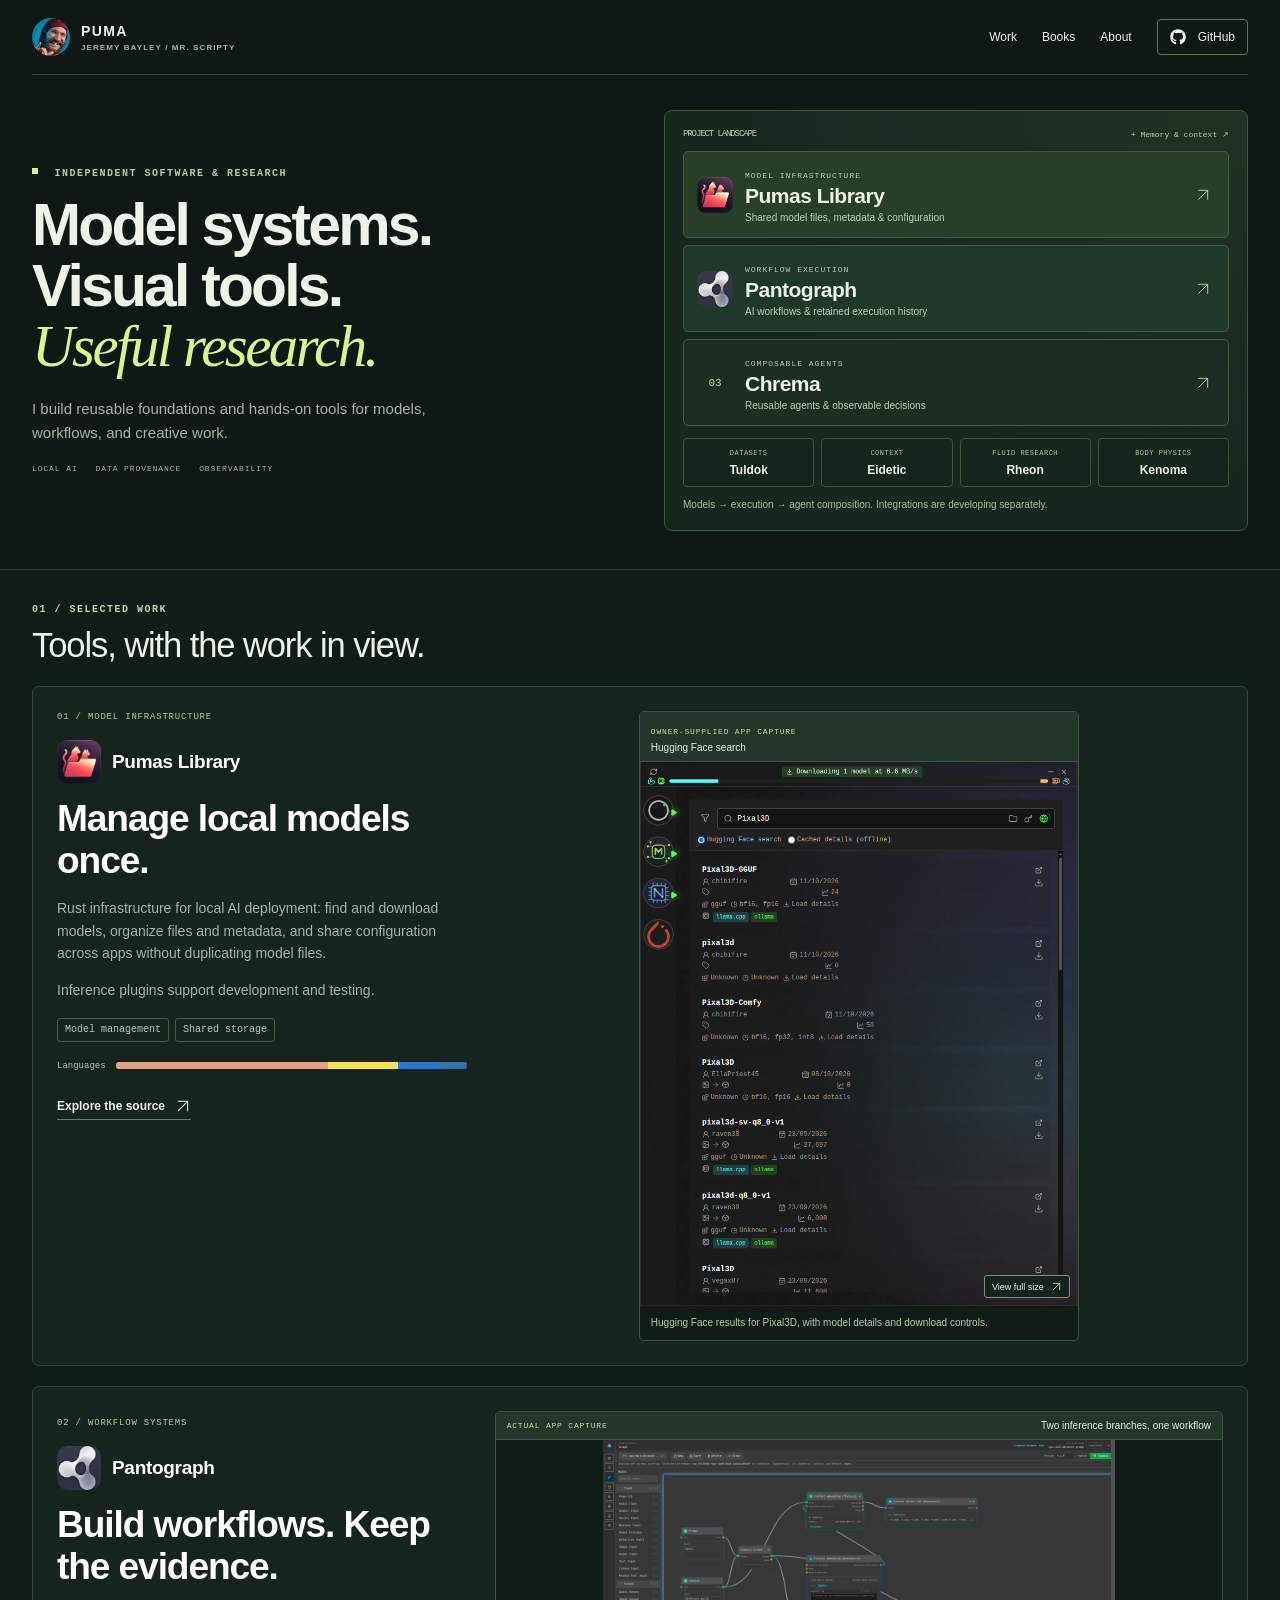
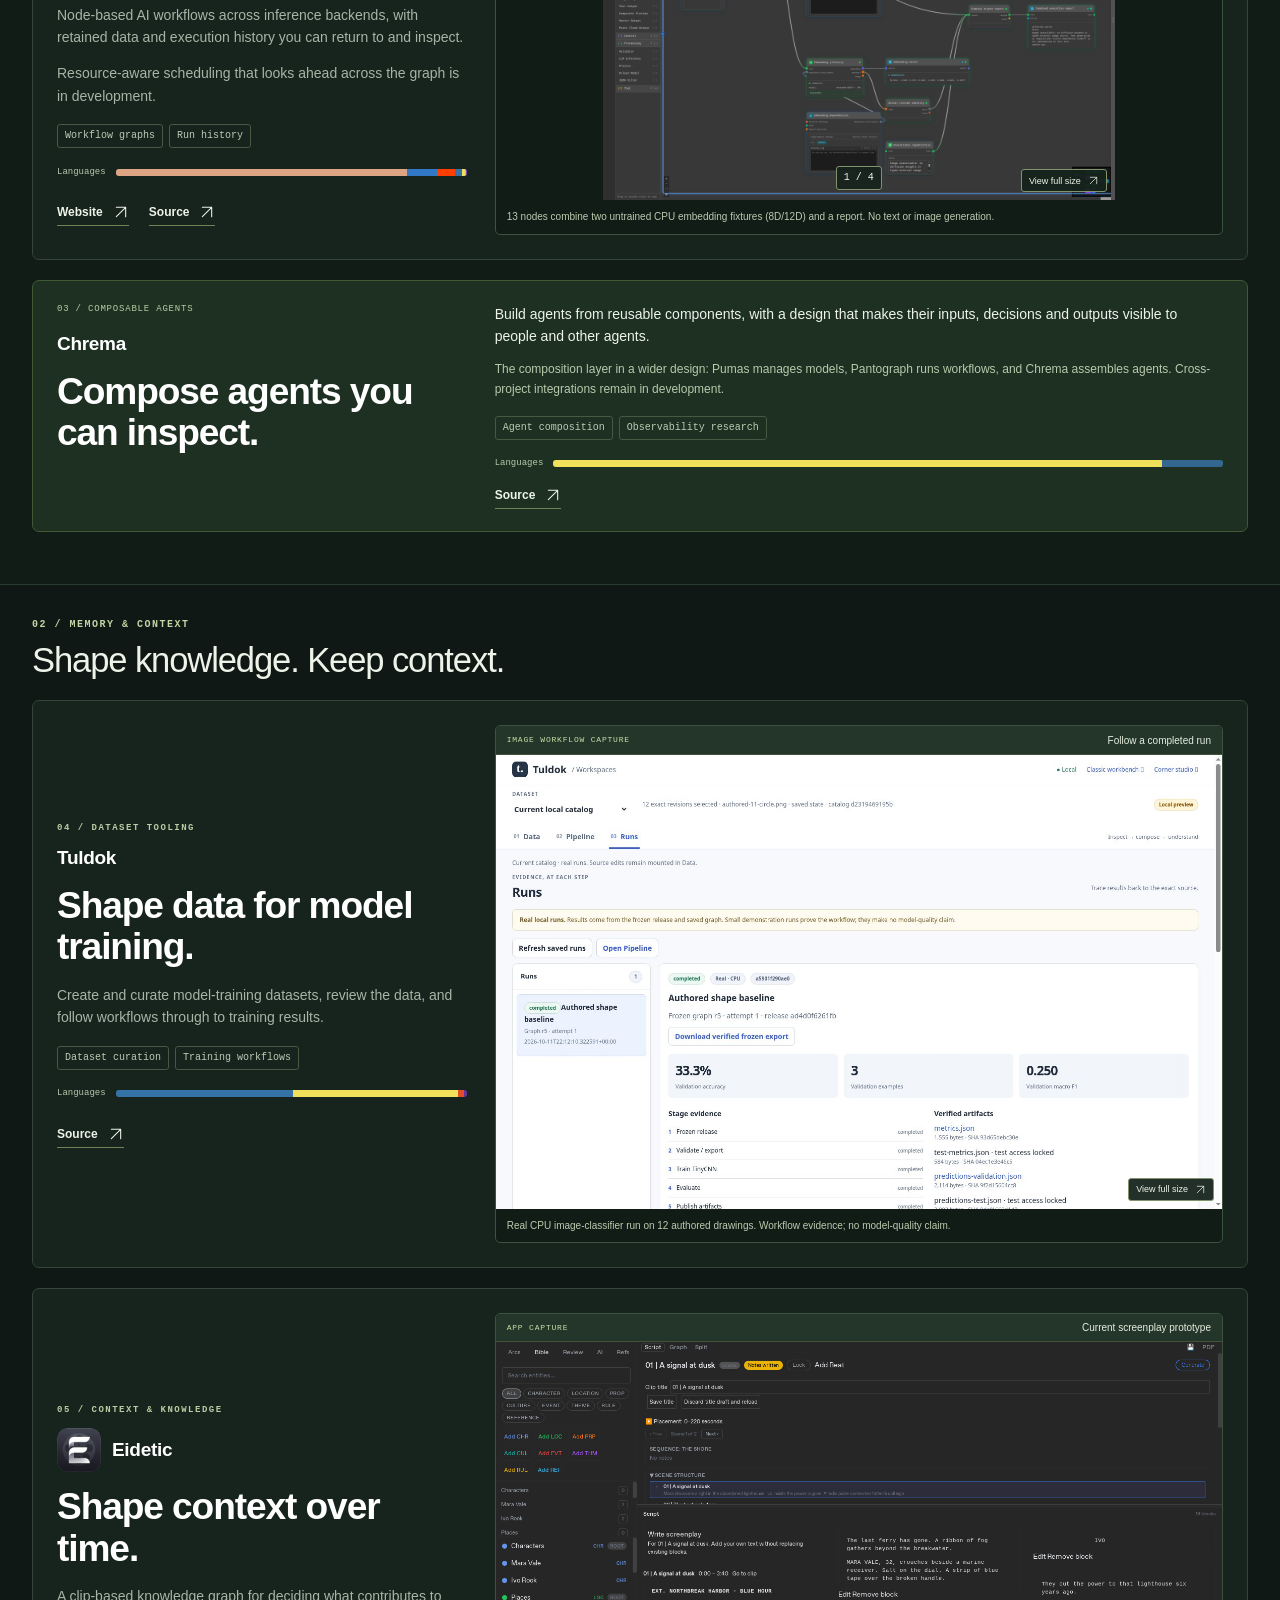
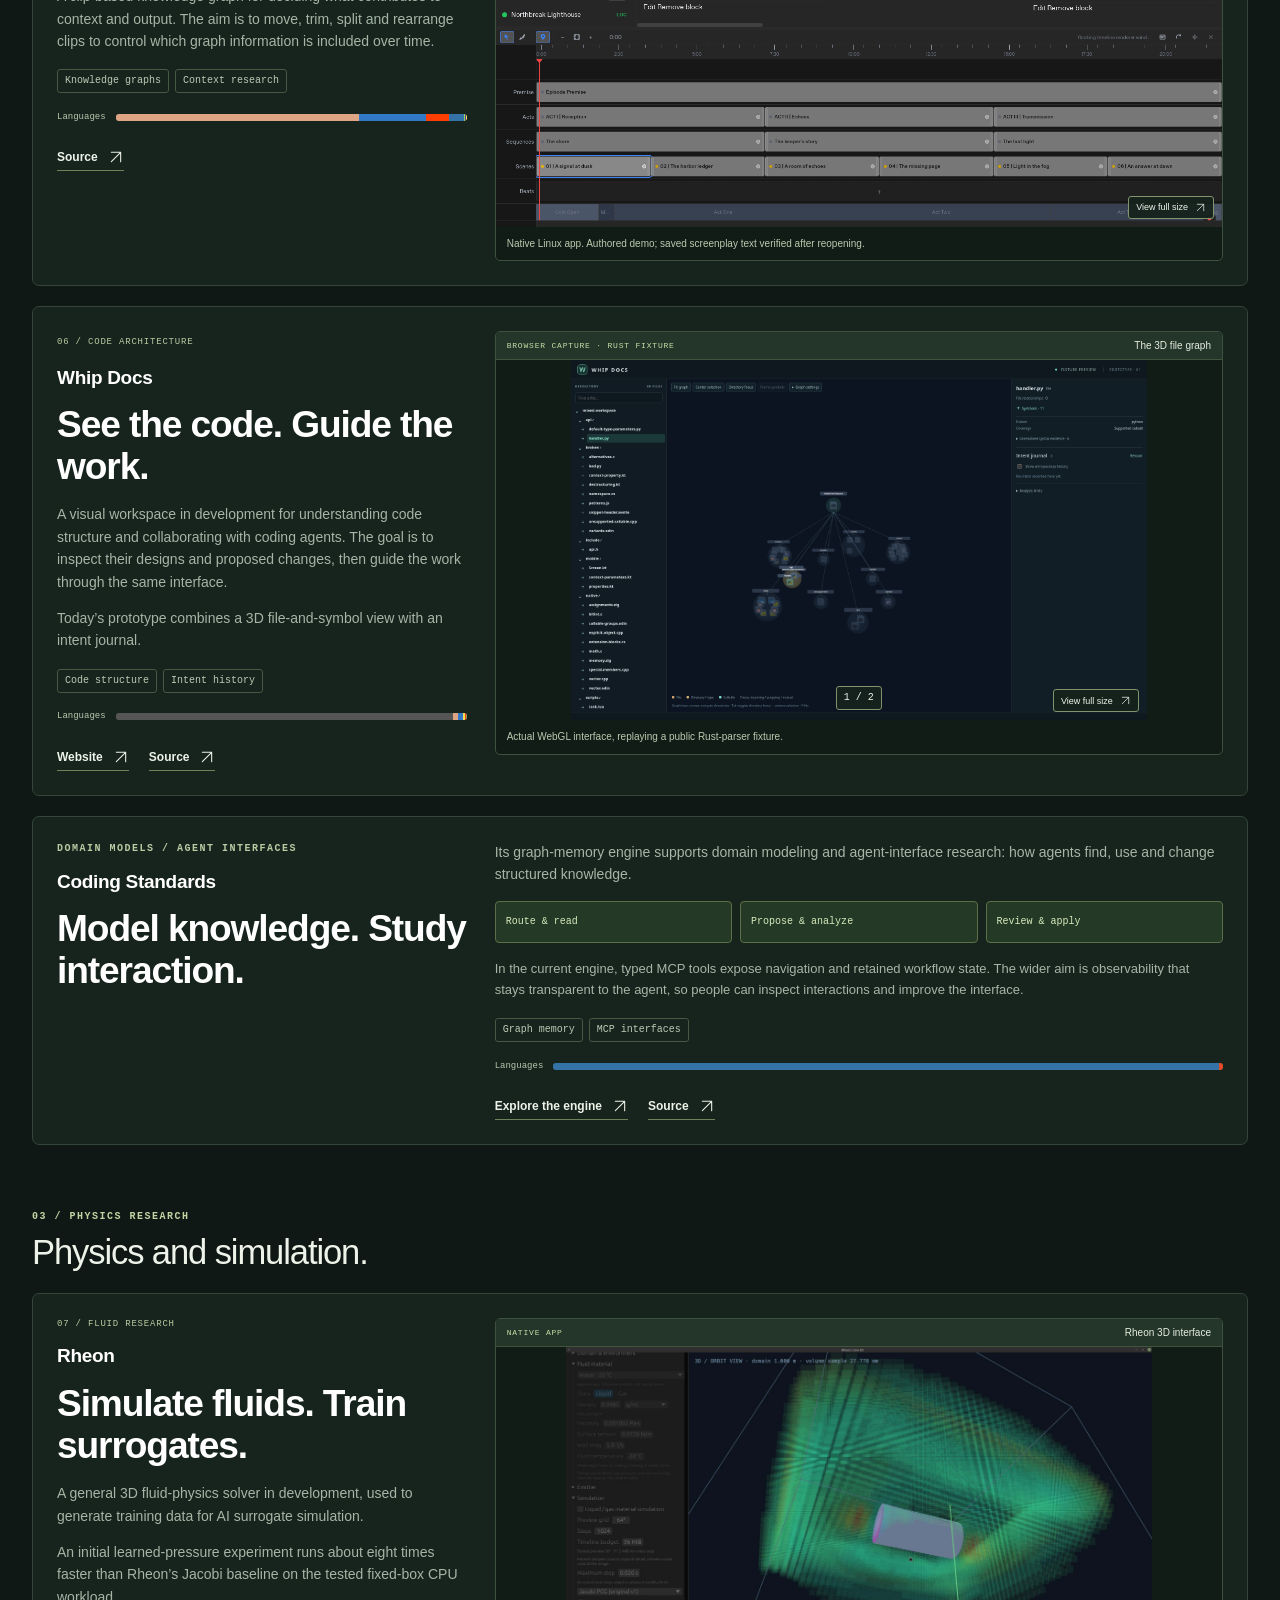
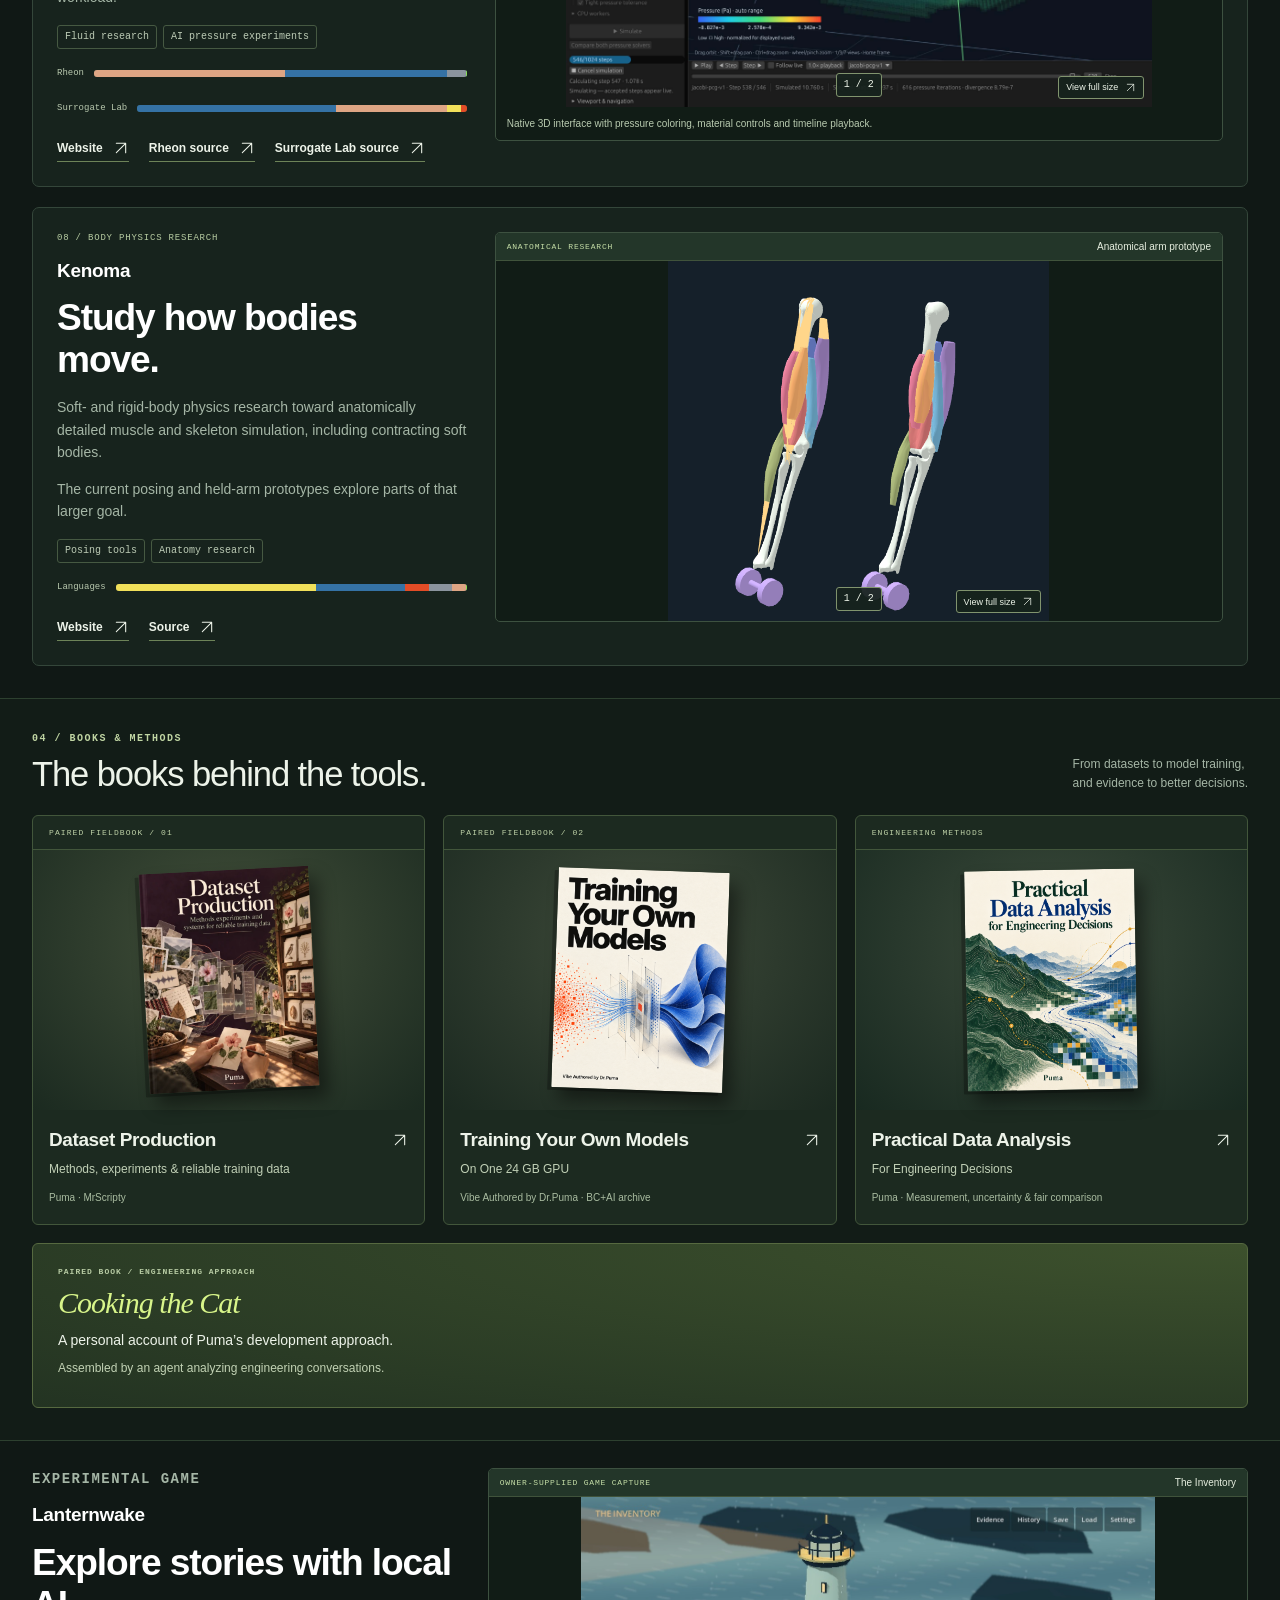
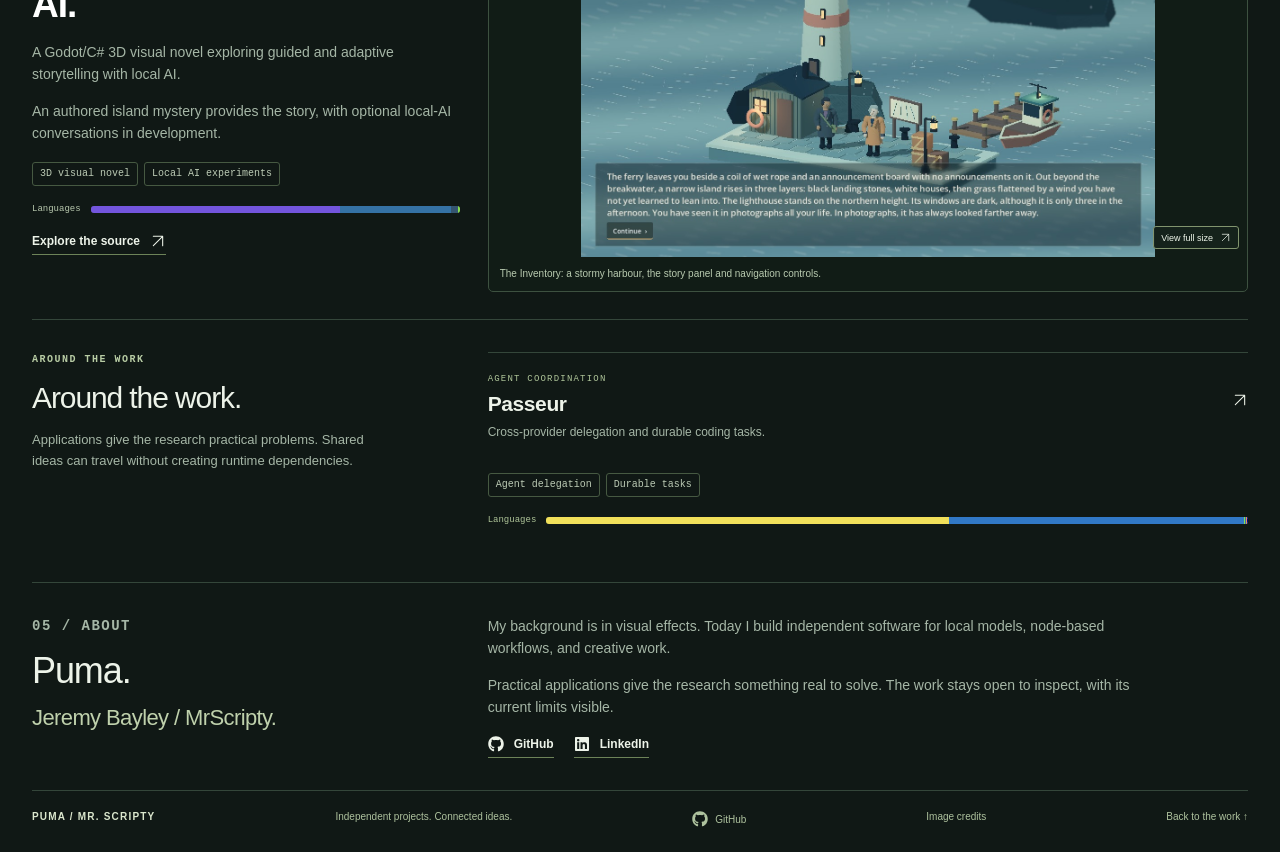
==== commit 419c106a: "Publish approved compact portfolio and repository language graphics" ====
--- a/index.html
+++ b/index.html
@@ -1,23 +1,23 @@
 <!doctype html>
-<html lang="en"><head><meta charset="utf-8"><meta name="viewport" content="width=device-width,initial-scale=1"><meta name="color-scheme" content="dark"><meta name="theme-color" content="#101815"><meta name="description" content="Puma / Jeremy Bayley: independent software, creative tools and practical research."><title>Puma · Jeremy Bayley — Systems, tools &amp; research</title><link rel="icon" href="assets/favicon.svg" type="image/svg+xml"><link rel="stylesheet" href="styles.eb986bd11995.css"><script src="script.3926a13cfd01.js" defer></script></head>
+<html lang="en"><head><meta charset="utf-8"><meta name="viewport" content="width=device-width,initial-scale=1"><meta name="color-scheme" content="dark"><meta name="theme-color" content="#101815"><meta name="description" content="Puma / Jeremy Bayley: independent software, creative tools and practical research."><title>Puma · Jeremy Bayley — Systems, tools &amp; research</title><link rel="icon" href="assets/favicon.svg" type="image/svg+xml"><link rel="stylesheet" href="styles.16c4af725272.css"><script src="script.1a9797125dec.js" defer></script></head>
 <body><a class="skip-link" href="#main">Skip to content</a>
-<header class="site-header"><a class="wordmark" href="#top" aria-label="Puma, back to top"><img class="profile-photo" src="puma.jpg?v=661bb77b05d5" alt="Puma’s profile photo" width="1176" height="1174" decoding="async"><span>PUMA<small>JEREMY BAYLEY / MR. SCRIPTY</small></span></a><nav aria-label="Main navigation"><a href="#work">Work</a><a href="#books">Books</a><a href="#about">About</a><a class="nav-github" href="https://github.com/MrScripty">GitHub<svg class="icon" viewBox="0 0 24 24" fill="none" stroke="currentColor" stroke-width="1.6" stroke-linecap="round" stroke-linejoin="round" aria-hidden="true"><path d="M5 19 19 5M5 5h14v14"/></svg></a></nav></header>
+<header class="site-header"><a class="wordmark" href="#top" aria-label="Puma, back to top"><img class="profile-photo" src="puma.jpg?v=661bb77b05d5" alt="Puma’s profile photo" width="1176" height="1174" decoding="async"><span>PUMA<small>JEREMY BAYLEY / MR. SCRIPTY</small></span></a><nav aria-label="Main navigation"><a href="#work">Work</a><a href="#books">Books</a><a href="#about">About</a><a class="nav-github" href="https://github.com/MrScripty"><svg class="icon brand-icon" viewBox="0 0 496 512" fill="currentColor" aria-hidden="true" focusable="false"><path d="M165.9 397.4c0 2-2.3 3.6-5.2 3.6-3.3.3-5.6-1.3-5.6-3.6 0-2 2.3-3.6 5.2-3.6 3-.3 5.6 1.3 5.6 3.6zm-31.1-4.5c-.7 2 1.3 4.3 4.3 4.9 2.6 1 5.6 0 6.2-2s-1.3-4.3-4.3-5.2c-2.6-.7-5.5.3-6.2 2.3zm44.2-1.7c-2.9.7-4.9 2.6-4.6 4.9.3 2 2.9 3.3 5.9 2.6 2.9-.7 4.9-2.6 4.6-4.6-.3-1.9-3-3.2-5.9-2.9zM244.8 8C106.1 8 0 113.3 0 252c0 110.9 69.8 205.8 169.5 239.2 12.8 2.3 17.3-5.6 17.3-12.1 0-6.2-.3-40.4-.3-61.4 0 0-70 15-84.7-29.8 0 0-11.4-29.1-27.8-36.6 0 0-22.9-15.7 1.6-15.4 0 0 24.9 2 38.6 25.8 21.9 38.6 58.6 27.5 72.9 20.9 2.3-16 8.8-27.1 16-33.7-55.9-6.2-112.3-14.3-112.3-110.5 0-27.5 7.6-41.3 23.6-58.9-2.6-6.5-11.1-33.3 2.6-67.9 20.9-6.5 69 27 69 27 20-5.6 41.5-8.5 62.8-8.5s42.8 2.9 62.8 8.5c0 0 48.1-33.6 69-27 13.7 34.7 5.2 61.4 2.6 67.9 16 17.7 25.8 31.5 25.8 58.9 0 96.5-58.9 104.2-114.8 110.5 9.2 7.9 17 22.9 17 46.4 0 33.7-.3 75.4-.3 83.6 0 6.5 4.6 14.4 17.3 12.1C428.2 457.8 496 362.9 496 252 496 113.3 383.5 8 244.8 8zM97.2 352.9c-1.3 1-1 3.3.7 5.2 1.6 1.6 3.9 2.3 5.2 1 1.3-1 1-3.3-.7-5.2-1.6-1.6-3.9-2.3-5.2-1zm-10.8-8.1c-.7 1.3.3 2.9 2.3 3.9 1.6 1 3.6.7 4.3-.7.7-1.3-.3-2.9-2.3-3.9-2-.6-3.6-.3-4.3.7zm32.4 35.6c-1.6 1.3-1 4.3 1.3 6.2 2.3 2.3 5.2 2.6 6.5 1 1.3-1.3.7-4.3-1.3-6.2-2.2-2.3-5.2-2.6-6.5-1zm-11.4-14.7c-1.6 1-1.6 3.6 0 5.9 1.6 2.3 4.3 3.3 5.6 2.3 1.6-1.3 1.6-3.9 0-6.2-1.4-2.3-4-3.3-5.6-2z"/></svg>GitHub</a></nav></header>
 <main id="main">
-<section class="hero wrap" id="top"><div class="hero-copy"><p class="eyebrow"><span class="status-dot"></span> INDEPENDENT SOFTWARE &amp; RESEARCH</p><h1>Model systems.<br>Visual tools.<br><em>Useful research.</em></h1><p class="hero-description">I build reusable foundations and hands-on tools for models, workflows, and creative work.</p><a class="primary-link" href="#work">Explore the work <span aria-hidden="true">↓</span></a><div class="hero-signature"><span>LOCAL-FIRST</span><span>OPEN TO INSPECT</span><span>ALWAYS EVOLVING</span></div></div>
-<div class="landscape" aria-labelledby="landscape-title"><div class="map-heading"><h2 id="landscape-title">Project landscape</h2><a href="#standards">+ Engineering methods ↗</a></div><div class="foundation-list"><a class="foundation foundation-pumas" href="#pumas"><img class="foundation-icon" src="assets/icons/pumas-icon.png" alt="" width="512" height="512"><div><small>MODEL INFRASTRUCTURE</small><strong>Pumas Library</strong><p>Shared model files, metadata &amp; configuration</p></div><svg class="foundation-glyph icon" viewBox="0 0 24 24" fill="none" stroke="currentColor" stroke-width="1.5" aria-hidden="true"><path d="M5 19 19 5M5 5h14v14"/></svg></a><a class="foundation" href="#pantograph"><img class="foundation-icon" src="assets/icons/pantograph-icon.png" alt="" width="512" height="512"><div><small>WORKFLOW EXECUTION</small><strong>Pantograph</strong><p>AI workflows &amp; retained execution history</p></div><svg class="foundation-glyph icon" viewBox="0 0 24 24" fill="none" stroke="currentColor" stroke-width="1.5" aria-hidden="true"><path d="M5 19 19 5M5 5h14v14"/></svg></a><a class="foundation foundation-chrema" href="#chrema"><span class="foundation-number">03</span><div><small>COMPOSABLE AGENTS</small><strong>Chrema</strong><p>Reusable agents &amp; observable decisions</p></div><svg class="foundation-glyph icon" viewBox="0 0 24 24" fill="none" stroke="currentColor" stroke-width="1.5" aria-hidden="true"><path d="M5 19 19 5M5 5h14v14"/></svg></a></div><div class="map-tools"><a href="#tuldok"><small>DATASETS</small><b>Tuldok</b></a><a href="#eidetic"><small>CONTEXT</small><b>Eidetic</b></a><a href="#rheon"><small>FLUID RESEARCH</small><b>Rheon</b></a><a href="#kenoma"><small>BODY PHYSICS</small><b>Kenoma</b></a></div><p class="map-caption">Models → execution → agent composition.<br>Integrations are developing separately.</p></div></section>
+<section class="hero wrap" id="top"><div class="hero-copy"><p class="eyebrow"><span class="status-dot"></span> INDEPENDENT SOFTWARE &amp; RESEARCH</p><h1>Model systems.<br>Visual tools.<br><em>Useful research.</em></h1><p class="hero-description">I build reusable foundations and hands-on tools for models, workflows, and creative work.</p><div class="hero-signature"><span>Local AI</span><span>Data provenance</span><span>Observability</span></div></div>
+<div class="landscape" aria-labelledby="landscape-title"><div class="map-heading"><h2 id="landscape-title">Project landscape</h2><a href="#context">+ Memory &amp; context ↗</a></div><div class="foundation-list"><a class="foundation foundation-pumas" href="#pumas"><img class="foundation-icon" src="assets/icons/pumas-icon.png" alt="" width="512" height="512"><div><small>MODEL INFRASTRUCTURE</small><strong>Pumas Library</strong><p>Shared model files, metadata &amp; configuration</p></div><svg class="foundation-glyph icon" viewBox="0 0 24 24" fill="none" stroke="currentColor" stroke-width="1.5" aria-hidden="true"><path d="M5 19 19 5M5 5h14v14"/></svg></a><a class="foundation" href="#pantograph"><img class="foundation-icon" src="assets/icons/pantograph-icon.png" alt="" width="512" height="512"><div><small>WORKFLOW EXECUTION</small><strong>Pantograph</strong><p>AI workflows &amp; retained execution history</p></div><svg class="foundation-glyph icon" viewBox="0 0 24 24" fill="none" stroke="currentColor" stroke-width="1.5" aria-hidden="true"><path d="M5 19 19 5M5 5h14v14"/></svg></a><a class="foundation foundation-chrema" href="#chrema"><span class="foundation-number">03</span><div><small>COMPOSABLE AGENTS</small><strong>Chrema</strong><p>Reusable agents &amp; observable decisions</p></div><svg class="foundation-glyph icon" viewBox="0 0 24 24" fill="none" stroke="currentColor" stroke-width="1.5" aria-hidden="true"><path d="M5 19 19 5M5 5h14v14"/></svg></a></div><div class="map-tools"><a href="#tuldok"><small>DATASETS</small><b>Tuldok</b></a><a href="#eidetic"><small>CONTEXT</small><b>Eidetic</b></a><a href="#rheon"><small>FLUID RESEARCH</small><b>Rheon</b></a><a href="#kenoma"><small>BODY PHYSICS</small><b>Kenoma</b></a></div><p class="map-caption">Models → execution → agent composition.<br> Integrations are developing separately.</p></div></section>
 <section class="work-section" id="work"><div class="wrap"><div class="section-heading"><p class="eyebrow">01 / SELECTED WORK</p><h2>Tools, with the work in view.</h2></div>
-<article class="feature feature-pumas" id="pumas"><div class="project-copy"><div class="project-kicker"><span>01 / MODEL INFRASTRUCTURE</span><span class="pill">In development</span></div><h3 class="project-title"><img class="product-icon" src="assets/icons/pumas-icon.png" alt="" width="512" height="512">Pumas Library</h3><p class="project-deck">Manage local models once.</p><p>Rust infrastructure for local AI deployment: find and download models, organize files and metadata, and share configuration across apps without duplicating model files.</p><p>Inference plugins support development and testing.</p><div class="tags"><span>Rust</span><span>SQLite</span><span>Native library + RPC</span></div><div class="project-links"><a class="text-link" href="https://github.com/MrScripty/Pumas-Library">Explore the source<svg class="icon" viewBox="0 0 24 24" fill="none" stroke="currentColor" stroke-width="1.6" stroke-linecap="round" stroke-linejoin="round" aria-hidden="true"><path d="M5 19 19 5M5 5h14v14"/></svg></a><a class="text-link" href="https://github.com/MrScripty/Pumas-Library/blob/main/docs/ARCHITECTURE.md">Architecture<svg class="icon" viewBox="0 0 24 24" fill="none" stroke="currentColor" stroke-width="1.6" stroke-linecap="round" stroke-linejoin="round" aria-hidden="true"><path d="M5 19 19 5M5 5h14v14"/></svg></a></div></div><div class="pumas-captures"><figure class="app-capture"><div class="capture-heading"><span>OWNER-SUPPLIED APP CAPTURE</span><b>Hugging Face search</b></div><a class="capture-button" href="assets/PumasLibrary_search_v0.8.0.png?v=174078d0e2f5" aria-label="Enlarge Pumas Library: Hugging Face search"><img src="assets/PumasLibrary_search_v0.8.0.png?v=174078d0e2f5" alt="Pumas Library Hugging Face search results for Pixal3D, showing model names, repository authors, formats and download controls." width="805" height="1001" loading="lazy" decoding="async"><span class="capture-zoom">View full size <svg class="icon" viewBox="0 0 24 24" fill="none" stroke="currentColor" stroke-width="1.6" stroke-linecap="round" stroke-linejoin="round" aria-hidden="true"><path d="M5 19 19 5M5 5h14v14"/></svg></span></a><figcaption>Hugging Face results for Pixal3D, with model details and download controls.</figcaption></figure></div><details class="project-boundary"><summary>Scope &amp; current limits</summary><p>This is an owner-supplied capture of the current local app. The screenshot does not establish an exact app source revision, completed downloads or inference results. Linux x64 is the primary runtime target; inference backends and host-language bindings have separate verification limits.</p></details></article>
-<article class="feature feature-pantograph" id="pantograph"><div class="project-copy"><div class="project-kicker"><span>02 / WORKFLOW SYSTEMS</span><span class="pill">CPU fixture run verified</span></div><h3 class="project-title"><img class="product-icon" src="assets/icons/pantograph-icon.png" alt="" width="512" height="512">Pantograph</h3><p class="project-deck">Build workflows. Keep the evidence.</p><p>Node-based AI workflows across inference backends, with retained data and execution history you can return to and inspect.</p><p>Resource-aware scheduling that looks ahead across the graph is in development.</p><div class="tags"><span>Rust</span><span>Svelte / Tauri</span><span>Graphs + provenance</span></div><div class="project-links"><a class="text-link" href="https://github.com/MrScripty/Pantograph">Source<svg class="icon" viewBox="0 0 24 24" fill="none" stroke="currentColor" stroke-width="1.6" stroke-linecap="round" stroke-linejoin="round" aria-hidden="true"><path d="M5 19 19 5M5 5h14v14"/></svg></a><a class="text-link" href="https://github.com/MrScripty/Pantograph/blob/03d838bb099104ccd36f02f366d1d4721674626a/docs/images/multibranch-inference-demo-2026-10-12/README.md">Capture evidence<svg class="icon" viewBox="0 0 24 24" fill="none" stroke="currentColor" stroke-width="1.6" stroke-linecap="round" stroke-linejoin="round" aria-hidden="true"><path d="M5 19 19 5M5 5h14v14"/></svg></a></div></div><div class="project-visual"><div class="capture-gallery" data-gallery="Pantograph"><figure class="app-capture"><div class="capture-heading"><span>ACTUAL APP CAPTURE</span><b>Two inference branches, one workflow</b></div><a class="capture-button" href="assets/pantograph-inference-multibranch-graph-completed.png?v=d48e36d267e7" aria-label="Enlarge Two inference branches, one workflow"><img src="assets/pantograph-inference-multibranch-graph-completed.png?v=d48e36d267e7" alt="Actual Pantograph 13-node graph showing two completed untrained Candle CPU embedding branches, eight- and twelve-dimensional vector outputs, and a combined report that states unavailable capabilities." width="2560" height="1800" loading="lazy" decoding="async"><span class="capture-zoom">View full size <svg class="icon" viewBox="0 0 24 24" fill="none" stroke="currentColor" stroke-width="1.6" stroke-linecap="round" stroke-linejoin="round" aria-hidden="true"><path d="M5 19 19 5M5 5h14v14"/></svg></span></a><figcaption>13 nodes combine two untrained CPU embedding fixtures (8D/12D) and a report. No text or image generation.</figcaption></figure><figure class="app-capture"><div class="capture-heading"><span>ACTUAL APP CAPTURE</span><b>Inspect the retained output</b></div><a class="capture-button" href="assets/pantograph-inference-multibranch-retained-output.png?v=21f74817ab9e" aria-label="Enlarge Inspect the retained output"><img src="assets/pantograph-inference-multibranch-retained-output.png?v=21f74817ab9e" alt="Pantograph I/O Inspector showing the same 13-node workflow and its retained eight-dimensional embedding vector." width="2560" height="1800" loading="lazy" decoding="async"><span class="capture-zoom">View full size <svg class="icon" viewBox="0 0 24 24" fill="none" stroke="currentColor" stroke-width="1.6" stroke-linecap="round" stroke-linejoin="round" aria-hidden="true"><path d="M5 19 19 5M5 5h14v14"/></svg></span></a><figcaption>Read the retained 8D vector from this run.</figcaption></figure><figure class="app-capture"><div class="capture-heading"><span>ACTUAL APP CAPTURE</span><b>Trace the same run</b></div><a class="capture-button" href="assets/pantograph-inference-multibranch-diagnostics.png?v=797ea7038a73" aria-label="Enlarge Trace the same run"><img src="assets/pantograph-inference-multibranch-diagnostics.png?v=797ea7038a73" alt="Pantograph Diagnostics showing 22 projected events, both inference owners and the terminal event for the completed multi-branch run." width="2560" height="1800" loading="lazy" decoding="async"><span class="capture-zoom">View full size <svg class="icon" viewBox="0 0 24 24" fill="none" stroke="currentColor" stroke-width="1.6" stroke-linecap="round" stroke-linejoin="round" aria-hidden="true"><path d="M5 19 19 5M5 5h14v14"/></svg></span></a><figcaption>Follow both inference branches through recorded events.</figcaption></figure><figure class="app-capture"><div class="capture-heading"><span>ACTUAL APP CAPTURE</span><b>See execution state</b></div><a class="capture-button" href="assets/pantograph-inference-multibranch-scheduler.png?v=7bfa03d810b4" aria-label="Enlarge See execution state"><img src="assets/pantograph-inference-multibranch-scheduler.png?v=7bfa03d810b4" alt="Pantograph Scheduler showing the completed multi-branch CPU workflow and its event timeline. Estimate and cache fields retain their unavailable or unknown states." width="2560" height="1800" loading="lazy" decoding="async"><span class="capture-zoom">View full size <svg class="icon" viewBox="0 0 24 24" fill="none" stroke="currentColor" stroke-width="1.6" stroke-linecap="round" stroke-linejoin="round" aria-hidden="true"><path d="M5 19 19 5M5 5h14v14"/></svg></span></a><figcaption>Inspect the same completed workflow in Scheduler.</figcaption></figure></div></div><details class="project-boundary"><summary>Demo scope &amp; current limits</summary><p>All four unedited views belong to one completed 13-node, 13-edge run in the Svelte workbench and loopback Rust service at source 7b30b9b. Candle CPU inference uses committed, untrained BERT-8 and BERT-12 fixtures; this verifies the execution path, not useful semantic quality. The report combines existing text and runtime facts. Text generation is unqualified; image generation and image transport are unavailable in this host. Native Tauri execution is not established. Unknown dependency badges, scheduler estimates and cache fields remain visible without treating them as verified measurements.</p></details></article>
-<article class="chrema-panel" id="chrema"><div><div class="project-kicker"><span>03 / COMPOSABLE AGENTS</span><span class="pill">In development</span></div><h3 class="project-title">Chrema</h3><p class="project-deck">Compose agents you can inspect.</p></div><div><p>Build agents from reusable components, with a design that makes their inputs, decisions and outputs visible to people and other agents.</p><p class="subtle">The composition layer in a wider design: Pumas manages models, Pantograph runs workflows, and Chrema assembles agents. Cross-project integrations remain in development.</p><a class="text-link" href="https://github.com/MrScripty/Chrema">Source<svg class="icon" viewBox="0 0 24 24" fill="none" stroke="currentColor" stroke-width="1.6" stroke-linecap="round" stroke-linejoin="round" aria-hidden="true"><path d="M5 19 19 5M5 5h14v14"/></svg></a><span class="private-label">PUBLIC SOURCE</span></div></article>
-<div class="application-grid"><section class="tool-card app-section" id="tuldok"><div class="app-copy"><p class="eyebrow">04 / DATASET TOOLING</p><h3 class="project-title">Tuldok</h3><p class="project-deck">Shape data for model training.</p><p>Create and curate model-training datasets, review the data, and follow workflows through to training results.</p><div class="project-links"><a class="text-link" href="https://github.com/MrScripty/Tuldok">Source<svg class="icon" viewBox="0 0 24 24" fill="none" stroke="currentColor" stroke-width="1.6" stroke-linecap="round" stroke-linejoin="round" aria-hidden="true"><path d="M5 19 19 5M5 5h14v14"/></svg></a><a class="text-link" href="https://github.com/MrScripty/Tuldok/blob/6d939359d3cef2464c2aff990dd58d50c4f8d791/docs/images/workspaces-m2/README.md">Image workflow evidence<svg class="icon" viewBox="0 0 24 24" fill="none" stroke="currentColor" stroke-width="1.6" stroke-linecap="round" stroke-linejoin="round" aria-hidden="true"><path d="M5 19 19 5M5 5h14v14"/></svg></a></div></div><div class="project-visual"><figure class="app-capture"><div class="capture-heading"><span>IMAGE WORKFLOW CAPTURE</span><b>Follow a completed run</b></div><a class="capture-button" href="assets/tuldok-workspace-results.jpg?v=34fdf853af38" aria-label="Enlarge Tuldok completed image-classifier run"><img src="assets/tuldok-workspace-results.jpg?v=34fdf853af38" alt="Tuldok Runs workspace showing a completed CPU image-classifier run, its frozen graph and release, validation metrics on three examples, completed stages, and verified artifacts." width="1440" height="900" loading="lazy" decoding="async"><span class="capture-zoom">View full size <svg class="icon" viewBox="0 0 24 24" fill="none" stroke="currentColor" stroke-width="1.6" stroke-linecap="round" stroke-linejoin="round" aria-hidden="true"><path d="M5 19 19 5M5 5h14v14"/></svg></span></a><figcaption>Real CPU image-classifier run on 12 authored drawings. Workflow evidence; no model-quality claim.</figcaption></figure></div><details class="project-boundary"><summary>Scope &amp; current limits</summary><p>Image classification with scratch CPU training. PostgreSQL persistence, restart, and data correction into a new release were verified. The tiny authored fixture does not establish useful model quality. Audio and 3D training are not qualified.</p></details></section><section class="tool-card app-section" id="eidetic"><div class="app-copy"><p class="eyebrow">05 / CONTEXT &amp; KNOWLEDGE</p><h3 class="project-title"><img class="product-icon" src="assets/icons/eidetic-icon.png" alt="" width="512" height="512">Eidetic</h3><p class="project-deck">Shape context over time.</p><p>A clip-based knowledge graph for deciding what contributes to context and output. The aim is to move, trim, split and rearrange clips to control which graph information is included over time.</p><div class="project-links"><a class="text-link" href="https://github.com/MrScripty/Eidetic">Source<svg class="icon" viewBox="0 0 24 24" fill="none" stroke="currentColor" stroke-width="1.6" stroke-linecap="round" stroke-linejoin="round" aria-hidden="true"><path d="M5 19 19 5M5 5h14v14"/></svg></a><a class="text-link" href="https://github.com/MrScripty/Eidetic/blob/0f3481cd93e28673a566c77a2f0c7ca48469aab5/docs/reports/native-workflow-acceptance/README.md">Native workflow evidence<svg class="icon" viewBox="0 0 24 24" fill="none" stroke="currentColor" stroke-width="1.6" stroke-linecap="round" stroke-linejoin="round" aria-hidden="true"><path d="M5 19 19 5M5 5h14v14"/></svg></a></div></div><div class="project-visual"><figure class="app-capture"><div class="capture-heading"><span>APP CAPTURE</span><b>Current screenplay prototype</b></div><a class="capture-button" href="assets/eidetic-screenplay-timeline.png?v=d8f85a18ac88" aria-label="Enlarge A story in context"><img src="assets/eidetic-screenplay-timeline.png?v=d8f85a18ac88" alt="Eidetic native Linux screenplay editor and six-scene timeline for the authored Signal at Low Tide demo." width="1440" height="960" loading="lazy" decoding="async"><span class="capture-zoom">View full size <svg class="icon" viewBox="0 0 24 24" fill="none" stroke="currentColor" stroke-width="1.6" stroke-linecap="round" stroke-linejoin="round" aria-hidden="true"><path d="M5 19 19 5M5 5h14v14"/></svg></span></a><figcaption>Native Linux app. Authored demo; saved screenplay text verified after reopening.</figcaption></figure></div><details class="project-boundary"><summary>Scope &amp; current limits</summary><p>Native Linux editing, save/reopen, cancellation and timeline controls were tested in draft PR #30. Renderer-type switching needs a restart; unified multiwindow rendering is unfinished. No real Pumas inference was tested. Story content is original authored fiction.</p></details></section></div>
-<section class="feature feature-whip" id="whip-docs"><div class="project-copy"><div class="project-kicker"><span>06 / CODE ARCHITECTURE</span><span class="pill">Browser prototype verified</span></div><h3 class="project-title">Whip Docs</h3><p class="project-deck">See the code. Guide the work.</p><p>A visual workspace in development for understanding code structure and collaborating with coding agents. The goal is to inspect their designs and proposed changes, then guide the work through the same interface.</p><p>Today’s prototype combines a 3D file-and-symbol view with an intent journal.</p><div class="tags"><span>Rust + Tree-sitter</span><span>Svelte / Three.js</span><span>Intent + provenance</span></div><div class="project-links"><a class="text-link" href="https://github.com/MrScripty/whip-docs">Source<svg class="icon" viewBox="0 0 24 24" fill="none" stroke="currentColor" stroke-width="1.6" stroke-linecap="round" stroke-linejoin="round" aria-hidden="true"><path d="M5 19 19 5M5 5h14v14"/></svg></a><a class="text-link" href="https://github.com/MrScripty/whip-docs/blob/c5a8417e4e13d18c6751de196cf667653863d5de/docs/images/README.md">Capture evidence<svg class="icon" viewBox="0 0 24 24" fill="none" stroke="currentColor" stroke-width="1.6" stroke-linecap="round" stroke-linejoin="round" aria-hidden="true"><path d="M5 19 19 5M5 5h14v14"/></svg></a></div></div><div class="project-visual"><div class="capture-gallery" data-gallery="Whip Docs"><figure class="app-capture "><div class="capture-heading"><span>BROWSER CAPTURE · RUST FIXTURE</span><b>The 3D file graph</b></div><a class="capture-button" href="assets/whip-docs-file-graph.png?v=a27901eb2ef0" aria-label="Enlarge Whip Docs The 3D file graph"><img src="assets/whip-docs-file-graph.png?v=a27901eb2ef0" alt="Actual Whip Docs browser interface with the repository tree, original 3D file and directory graph, and compact file inspector. The Fixture Preview indicator is visible." width="1680" height="1050" loading="lazy" decoding="async"><span class="capture-zoom">View full size <svg class="icon" viewBox="0 0 24 24" fill="none" stroke="currentColor" stroke-width="1.6" stroke-linecap="round" stroke-linejoin="round" aria-hidden="true"><path d="M5 19 19 5M5 5h14v14"/></svg></span></a><figcaption>Actual WebGL interface, replaying a public Rust-parser fixture.</figcaption></figure><figure class="app-capture "><div class="capture-heading"><span>BROWSER CAPTURE · RUST FIXTURE</span><b>Expand into symbols</b></div><a class="capture-button" href="assets/whip-docs-expanded-symbols.png?v=34637384262d" aria-label="Enlarge Whip Docs Expand into symbols"><img src="assets/whip-docs-expanded-symbols.png?v=34637384262d" alt="Whip Docs browser capture with Python declarations expanded above their parent file in the same 3D scene. The selected Boxed class and its intent journal appear in the inspector." width="1680" height="1050" loading="lazy" decoding="async"><span class="capture-zoom">View full size <svg class="icon" viewBox="0 0 24 24" fill="none" stroke="currentColor" stroke-width="1.6" stroke-linecap="round" stroke-linejoin="round" aria-hidden="true"><path d="M5 19 19 5M5 5h14v14"/></svg></span></a><figcaption>Symbols share the existing file graph and camera; the inspector keeps their source context.</figcaption></figure></div></div><details class="project-boundary"><summary>Capture scope &amp; current limits</summary><p>These are unedited Chromium captures of the real UI at a5caed08, replaying public synthetic output from the Rust Tree-sitter parser (extractor @5). The latest @6 parser repair preserves this UI. Browser fixture storage is separate from the Rust journal. Native desktop build, Tauri IPC and restart acceptance are not yet verified. The inspector records intent and proposals; it does not execute proposals or establish a Passeur runtime integration.</p></details></section>
+<article class="feature feature-pumas" id="pumas"><div class="project-copy"><div class="project-kicker"><span>01 / MODEL INFRASTRUCTURE</span></div><h3 class="project-title"><img class="product-icon" src="assets/icons/pumas-icon.png" alt="" width="512" height="512">Pumas Library</h3><p class="project-deck">Manage local models once.</p><p>Rust infrastructure for local AI deployment: find and download models, organize files and metadata, and share configuration across apps without duplicating model files.</p><p>Inference plugins support development and testing.</p><div class="tags capability-tags"><span>Model management</span><span>Shared storage</span></div><div class="language-profile" data-repository="MrScripty/Pumas-Library"><button class="language-toggle" type="button" aria-label="Pumas-Library language composition: Rust 60.6%, JavaScript 19.7%, TypeScript 12.1%, Python 7.2%, Shell 0.2%, CSS &lt;0.1%, C &lt;0.1%, C# &lt;0.1%, HTML &lt;0.1%, PowerShell &lt;0.1%" aria-expanded="false" aria-controls="languages-pumas-library" title="Pumas-Library language composition: Rust 60.6%, JavaScript 19.7%, TypeScript 12.1%, Python 7.2%, Shell 0.2%, CSS &lt;0.1%, C &lt;0.1%, C# &lt;0.1%, HTML &lt;0.1%, PowerShell &lt;0.1%"><span class="language-label">Languages</span><span class="language-bar" aria-hidden="true"><span style="width:60.6138127556%;background:#dea584" data-language="Rust"></span><span style="width:19.7300702364%;background:#f1e05a" data-language="JavaScript"></span><span style="width:12.1357766292%;background:#3178c6" data-language="TypeScript"></span><span style="width:7.2062912389%;background:#3572A5" data-language="Python"></span><span style="width:0.2023366474%;background:#89e051" data-language="Shell"></span><span style="width:0.0760899110%;background:#663399" data-language="CSS"></span><span style="width:0.0226248287%;background:#555555" data-language="C"></span><span style="width:0.0062467959%;background:#7355dd" data-language="C#"></span><span style="width:0.0045230451%;background:#e34c26" data-language="HTML"></span><span style="width:0.0022279118%;background:#012456" data-language="PowerShell"></span></span></button><div class="language-key" id="languages-pumas-library" hidden><ul><li><span class="language-dot" style="background:#dea584"></span><span>Rust</span><b>60.6%</b></li><li><span class="language-dot" style="background:#f1e05a"></span><span>JavaScript</span><b>19.7%</b></li><li><span class="language-dot" style="background:#3178c6"></span><span>TypeScript</span><b>12.1%</b></li><li><span class="language-dot" style="background:#3572A5"></span><span>Python</span><b>7.2%</b></li><li><span class="language-dot" style="background:#89e051"></span><span>Shell</span><b>0.2%</b></li><li><span class="language-dot" style="background:#663399"></span><span>CSS</span><b>&lt;0.1%</b></li><li><span class="language-dot" style="background:#555555"></span><span>C</span><b>&lt;0.1%</b></li><li><span class="language-dot" style="background:#7355dd"></span><span>C#</span><b>&lt;0.1%</b></li><li><span class="language-dot" style="background:#e34c26"></span><span>HTML</span><b>&lt;0.1%</b></li><li><span class="language-dot" style="background:#012456"></span><span>PowerShell</span><b>&lt;0.1%</b></li></ul><small>GitHub language bytes · 12 Oct 2026</small></div></div><div class="project-links"><a class="text-link" href="https://github.com/MrScripty/Pumas-Library">Explore the source<svg class="icon" viewBox="0 0 24 24" fill="none" stroke="currentColor" stroke-width="1.6" stroke-linecap="round" stroke-linejoin="round" aria-hidden="true"><path d="M5 19 19 5M5 5h14v14"/></svg></a></div></div><div class="pumas-captures"><figure class="app-capture"><div class="capture-heading"><span>OWNER-SUPPLIED APP CAPTURE</span><b>Hugging Face search</b></div><a class="capture-button" href="assets/PumasLibrary_search_v0.8.0.png?v=174078d0e2f5" aria-label="Enlarge Pumas Library: Hugging Face search"><img src="assets/PumasLibrary_search_v0.8.0.png?v=174078d0e2f5" alt="Pumas Library Hugging Face search results for Pixal3D, showing model names, repository authors, formats and download controls." width="805" height="1001" loading="lazy" decoding="async"><span class="capture-zoom">View full size <svg class="icon" viewBox="0 0 24 24" fill="none" stroke="currentColor" stroke-width="1.6" stroke-linecap="round" stroke-linejoin="round" aria-hidden="true"><path d="M5 19 19 5M5 5h14v14"/></svg></span></a><figcaption>Hugging Face results for Pixal3D, with model details and download controls.</figcaption></figure></div></article>
+<article class="feature feature-pantograph" id="pantograph"><div class="project-copy"><div class="project-kicker"><span>02 / WORKFLOW SYSTEMS</span></div><h3 class="project-title"><img class="product-icon" src="assets/icons/pantograph-icon.png" alt="" width="512" height="512">Pantograph</h3><p class="project-deck">Build workflows. Keep the evidence.</p><p>Node-based AI workflows across inference backends, with retained data and execution history you can return to and inspect.</p><p>Resource-aware scheduling that looks ahead across the graph is in development.</p><div class="tags capability-tags"><span>Workflow graphs</span><span>Run history</span></div><div class="language-profile" data-repository="MrScripty/Pantograph"><button class="language-toggle" type="button" aria-label="Pantograph language composition: Rust 83.0%, TypeScript 8.6%, Svelte 5.2%, Python 1.9%, JavaScript 0.8%, Shell 0.2%, C# 0.2%, CSS &lt;0.1%, Elixir &lt;0.1%, HTML &lt;0.1%" aria-expanded="false" aria-controls="languages-pantograph" title="Pantograph language composition: Rust 83.0%, TypeScript 8.6%, Svelte 5.2%, Python 1.9%, JavaScript 0.8%, Shell 0.2%, C# 0.2%, CSS &lt;0.1%, Elixir &lt;0.1%, HTML &lt;0.1%"><span class="language-label">Languages</span><span class="language-bar" aria-hidden="true"><span style="width:83.0140640200%;background:#dea584" data-language="Rust"></span><span style="width:8.5964086450%;background:#3178c6" data-language="TypeScript"></span><span style="width:5.1654473600%;background:#ff3e00" data-language="Svelte"></span><span style="width:1.9003008996%;background:#3572A5" data-language="Python"></span><span style="width:0.8295640762%;background:#f1e05a" data-language="JavaScript"></span><span style="width:0.2376535153%;background:#89e051" data-language="Shell"></span><span style="width:0.1888847591%;background:#7355dd" data-language="C#"></span><span style="width:0.0340754364%;background:#663399" data-language="CSS"></span><span style="width:0.0319997218%;background:#8847B9" data-language="Elixir"></span><span style="width:0.0016015666%;background:#e34c26" data-language="HTML"></span></span></button><div class="language-key" id="languages-pantograph" hidden><ul><li><span class="language-dot" style="background:#dea584"></span><span>Rust</span><b>83.0%</b></li><li><span class="language-dot" style="background:#3178c6"></span><span>TypeScript</span><b>8.6%</b></li><li><span class="language-dot" style="background:#ff3e00"></span><span>Svelte</span><b>5.2%</b></li><li><span class="language-dot" style="background:#3572A5"></span><span>Python</span><b>1.9%</b></li><li><span class="language-dot" style="background:#f1e05a"></span><span>JavaScript</span><b>0.8%</b></li><li><span class="language-dot" style="background:#89e051"></span><span>Shell</span><b>0.2%</b></li><li><span class="language-dot" style="background:#7355dd"></span><span>C#</span><b>0.2%</b></li><li><span class="language-dot" style="background:#663399"></span><span>CSS</span><b>&lt;0.1%</b></li><li><span class="language-dot" style="background:#8847B9"></span><span>Elixir</span><b>&lt;0.1%</b></li><li><span class="language-dot" style="background:#e34c26"></span><span>HTML</span><b>&lt;0.1%</b></li></ul><small>GitHub language bytes · 12 Oct 2026</small></div></div><div class="project-links"><a class="text-link" href="https://mrscripty.github.io/Pantograph/">Website<svg class="icon" viewBox="0 0 24 24" fill="none" stroke="currentColor" stroke-width="1.6" stroke-linecap="round" stroke-linejoin="round" aria-hidden="true"><path d="M5 19 19 5M5 5h14v14"/></svg></a><a class="text-link" href="https://github.com/MrScripty/Pantograph">Source<svg class="icon" viewBox="0 0 24 24" fill="none" stroke="currentColor" stroke-width="1.6" stroke-linecap="round" stroke-linejoin="round" aria-hidden="true"><path d="M5 19 19 5M5 5h14v14"/></svg></a></div></div><div class="project-visual"><div class="capture-gallery" data-gallery="Pantograph"><figure class="app-capture"><div class="capture-heading"><span>ACTUAL APP CAPTURE</span><b>Two inference branches, one workflow</b></div><a class="capture-button" href="assets/pantograph-inference-multibranch-graph-completed.png?v=d48e36d267e7" aria-label="Enlarge Two inference branches, one workflow"><img src="assets/pantograph-inference-multibranch-graph-completed.png?v=d48e36d267e7" alt="Actual Pantograph 13-node graph showing two completed untrained Candle CPU embedding branches, eight- and twelve-dimensional vector outputs, and a combined report that states unavailable capabilities." width="2560" height="1800" loading="lazy" decoding="async"><span class="capture-zoom">View full size <svg class="icon" viewBox="0 0 24 24" fill="none" stroke="currentColor" stroke-width="1.6" stroke-linecap="round" stroke-linejoin="round" aria-hidden="true"><path d="M5 19 19 5M5 5h14v14"/></svg></span></a><figcaption>13 nodes combine two untrained CPU embedding fixtures (8D/12D) and a report. No text or image generation.</figcaption></figure><figure class="app-capture"><div class="capture-heading"><span>ACTUAL APP CAPTURE</span><b>Inspect the retained output</b></div><a class="capture-button" href="assets/pantograph-inference-multibranch-retained-output.png?v=21f74817ab9e" aria-label="Enlarge Inspect the retained output"><img src="assets/pantograph-inference-multibranch-retained-output.png?v=21f74817ab9e" alt="Pantograph I/O Inspector showing the same 13-node workflow and its retained eight-dimensional embedding vector." width="2560" height="1800" loading="lazy" decoding="async"><span class="capture-zoom">View full size <svg class="icon" viewBox="0 0 24 24" fill="none" stroke="currentColor" stroke-width="1.6" stroke-linecap="round" stroke-linejoin="round" aria-hidden="true"><path d="M5 19 19 5M5 5h14v14"/></svg></span></a><figcaption>Read the retained 8D vector from this run.</figcaption></figure><figure class="app-capture"><div class="capture-heading"><span>ACTUAL APP CAPTURE</span><b>Trace the same run</b></div><a class="capture-button" href="assets/pantograph-inference-multibranch-diagnostics.png?v=797ea7038a73" aria-label="Enlarge Trace the same run"><img src="assets/pantograph-inference-multibranch-diagnostics.png?v=797ea7038a73" alt="Pantograph Diagnostics showing 22 projected events, both inference owners and the terminal event for the completed multi-branch run." width="2560" height="1800" loading="lazy" decoding="async"><span class="capture-zoom">View full size <svg class="icon" viewBox="0 0 24 24" fill="none" stroke="currentColor" stroke-width="1.6" stroke-linecap="round" stroke-linejoin="round" aria-hidden="true"><path d="M5 19 19 5M5 5h14v14"/></svg></span></a><figcaption>Follow both inference branches through recorded events.</figcaption></figure><figure class="app-capture"><div class="capture-heading"><span>ACTUAL APP CAPTURE</span><b>See execution state</b></div><a class="capture-button" href="assets/pantograph-inference-multibranch-scheduler.png?v=7bfa03d810b4" aria-label="Enlarge See execution state"><img src="assets/pantograph-inference-multibranch-scheduler.png?v=7bfa03d810b4" alt="Pantograph Scheduler showing the completed multi-branch CPU workflow and its event timeline. Estimate and cache fields retain their unavailable or unknown states." width="2560" height="1800" loading="lazy" decoding="async"><span class="capture-zoom">View full size <svg class="icon" viewBox="0 0 24 24" fill="none" stroke="currentColor" stroke-width="1.6" stroke-linecap="round" stroke-linejoin="round" aria-hidden="true"><path d="M5 19 19 5M5 5h14v14"/></svg></span></a><figcaption>Inspect the same completed workflow in Scheduler.</figcaption></figure></div></div></article>
+<article class="chrema-panel" id="chrema"><div><div class="project-kicker"><span>03 / COMPOSABLE AGENTS</span></div><h3 class="project-title">Chrema</h3><p class="project-deck">Compose agents you can inspect.</p></div><div><p>Build agents from reusable components, with a design that makes their inputs, decisions and outputs visible to people and other agents.</p><p class="subtle">The composition layer in a wider design: Pumas manages models, Pantograph runs workflows, and Chrema assembles agents. Cross-project integrations remain in development.</p><div class="tags capability-tags"><span>Agent composition</span><span>Observability research</span></div><div class="language-profile" data-repository="MrScripty/Chrema"><button class="language-toggle" type="button" aria-label="Chrema language composition: JavaScript 90.9%, PLpgSQL 9.1%" aria-expanded="false" aria-controls="languages-chrema" title="Chrema language composition: JavaScript 90.9%, PLpgSQL 9.1%"><span class="language-label">Languages</span><span class="language-bar" aria-hidden="true"><span style="width:90.8962564288%;background:#f1e05a" data-language="JavaScript"></span><span style="width:9.1037435712%;background:#336790" data-language="PLpgSQL"></span></span></button><div class="language-key" id="languages-chrema" hidden><ul><li><span class="language-dot" style="background:#f1e05a"></span><span>JavaScript</span><b>90.9%</b></li><li><span class="language-dot" style="background:#336790"></span><span>PLpgSQL</span><b>9.1%</b></li></ul><small>GitHub language bytes · 12 Oct 2026</small></div></div><a class="text-link" href="https://github.com/MrScripty/Chrema">Source<svg class="icon" viewBox="0 0 24 24" fill="none" stroke="currentColor" stroke-width="1.6" stroke-linecap="round" stroke-linejoin="round" aria-hidden="true"><path d="M5 19 19 5M5 5h14v14"/></svg></a></div></article>
 </div></section>
-<section class="research-section wrap" id="research"><div class="section-heading"><p class="eyebrow">02 / PHYSICS RESEARCH</p><h2>Physics and simulation.</h2></div><div class="research-grid"><article class="research-card" id="rheon"><div class="research-copy"><div class="project-kicker"><span>07 / FLUID RESEARCH</span><span class="pill">Native UI + Surrogate Lab</span></div><h3 class="project-title">Rheon</h3><p class="project-deck">Simulate fluids. Train surrogates.</p><p>A general 3D fluid-physics solver in development, intended to generate training data for faster AI surrogate simulation.</p><div class="project-links"><a class="text-link" href="https://github.com/MrScripty/Rheon">Source<svg class="icon" viewBox="0 0 24 24" fill="none" stroke="currentColor" stroke-width="1.6" stroke-linecap="round" stroke-linejoin="round" aria-hidden="true"><path d="M5 19 19 5M5 5h14v14"/></svg></a><a class="text-link" href="https://github.com/MrScripty/Rheon/blob/main/docs/COMPARISON.md">Comparison contracts<svg class="icon" viewBox="0 0 24 24" fill="none" stroke="currentColor" stroke-width="1.6" stroke-linecap="round" stroke-linejoin="round" aria-hidden="true"><path d="M5 19 19 5M5 5h14v14"/></svg></a></div></div><div class="research-visual"><div class="capture-gallery" data-gallery="Rheon"><figure class="app-capture"><div class="capture-heading"><span>NATIVE APP</span><b>Rheon 3D interface</b></div><a class="capture-button" href="assets/rheon.jpg?v=8666fc09c071" aria-label="Enlarge Rheon 3D interface"><img src="assets/rheon.jpg?v=8666fc09c071" alt="Rheon native 3D interface with a pressure-colored voxel view around a cylindrical object, material controls and timeline playback." width="2560" height="1571" loading="lazy" decoding="async"><span class="capture-zoom">View full size <svg class="icon" viewBox="0 0 24 24" fill="none" stroke="currentColor" stroke-width="1.6" stroke-linecap="round" stroke-linejoin="round" aria-hidden="true"><path d="M5 19 19 5M5 5h14v14"/></svg></span></a><figcaption>Native 3D interface with pressure coloring, material controls and timeline playback.</figcaption></figure><figure class="app-capture"><div class="capture-heading"><span>SEPARATE EXPERIMENT</span><b>Rheon Surrogate Lab</b></div><a class="capture-button" href="assets/Rheon_algo_to_AI.jpg?v=8d71c81835be" aria-label="Enlarge Rheon Surrogate Lab"><img src="assets/Rheon_algo_to_AI.jpg?v=8d71c81835be" alt="Rheon Surrogate Lab: orange Rheon CPU using Jacobi PCG beside blue-green learned pressure, with pressure-stage timings in milliseconds for a 32 by 32 by 32 cell sealed-box experiment." width="1551" height="1078" loading="lazy" decoding="async"><span class="capture-zoom">View full size <svg class="icon" viewBox="0 0 24 24" fill="none" stroke="currentColor" stroke-width="1.6" stroke-linecap="round" stroke-linejoin="round" aria-hidden="true"><path d="M5 19 19 5M5 5h14v14"/></svg></span></a><figcaption>Pressure-solver comparison in a 32³-cell, seed-900 experiment: orange Jacobi PCG and blue-green learned pressure.</figcaption></figure></div></div><details class="project-boundary"><summary>Scope &amp; current limits</summary><p>The native UI and Surrogate Lab are separate captures. The lab uses a sealed box with prescribed forcing; its timings and error readings apply to that experiment. Per-frame calculation timings are distinct from complete-simulation benchmarks. It does not test free surfaces, variable density, obstacles or viscosity.</p></details></article><article class="research-card" id="kenoma"><div class="research-copy"><div class="project-kicker"><span>08 / BODY PHYSICS RESEARCH</span><span class="pill">Posing + anatomy</span></div><h3 class="project-title">Kenoma</h3><p class="project-deck">Study how bodies move.</p><p>Soft- and rigid-body physics research toward anatomically detailed muscle and skeleton simulation, including contracting soft bodies.</p><p>The current posing and held-arm prototypes explore parts of that larger goal.</p><div class="project-links"><a class="text-link" href="https://github.com/MrScripty/Kenoma">Source<svg class="icon" viewBox="0 0 24 24" fill="none" stroke="currentColor" stroke-width="1.6" stroke-linecap="round" stroke-linejoin="round" aria-hidden="true"><path d="M5 19 19 5M5 5h14v14"/></svg></a><a class="text-link" href="https://github.com/MrScripty/Kenoma/blob/main/browser/simple-graph/README.md">Posing editor<svg class="icon" viewBox="0 0 24 24" fill="none" stroke="currentColor" stroke-width="1.6" stroke-linecap="round" stroke-linejoin="round" aria-hidden="true"><path d="M5 19 19 5M5 5h14v14"/></svg></a></div></div><div class="research-visual"><div class="capture-gallery" data-gallery="Kenoma"><figure class="app-capture"><div class="capture-heading"><span>APP CAPTURE</span><b>Pose, move, explore</b></div><a class="capture-button" href="assets/kenoma-two-character-scene.png?v=4ae8f7458f54" aria-label="Enlarge Pose, move, explore"><img src="assets/kenoma-two-character-scene.png?v=4ae8f7458f54" alt="Pose, move, explore. Running Rust/WASM editor, with two characters and a live IK gizmo." width="1600" height="1000" loading="lazy" decoding="async"><span class="capture-zoom">View full size <svg class="icon" viewBox="0 0 24 24" fill="none" stroke="currentColor" stroke-width="1.6" stroke-linecap="round" stroke-linejoin="round" aria-hidden="true"><path d="M5 19 19 5M5 5h14v14"/></svg></span></a><figcaption>Running Rust/WASM editor, with two characters and a live IK gizmo.</figcaption></figure><figure class="app-capture"><div class="capture-heading"><span>ANATOMICAL RESEARCH</span><b>Held right-arm anatomy</b></div><a class="capture-button" href="assets/kenoma-held-anatomy-scene.png?v=f5447eaa7a86" aria-label="Enlarge Held right-arm anatomy"><img src="assets/kenoma-held-anatomy-scene.png?v=f5447eaa7a86" alt="Kenoma native WebGL canvas showing a held right-arm reference assembly with three atlas bones, seven derived muscle volumes and gold tendon routes, beside the same-angle authored bone-weight comparison." width="700" height="661" loading="lazy" decoding="async"><span class="capture-zoom">View full size <svg class="icon" viewBox="0 0 24 24" fill="none" stroke="currentColor" stroke-width="1.6" stroke-linecap="round" stroke-linejoin="round" aria-hidden="true"><path d="M5 19 19 5M5 5h14v14"/></svg></span></a><figcaption>Held arm reference, with a same-angle weighting comparison. No new motion solve.<span class="capture-attribution">BodyParts3D © DBCLS (<a href="https://creativecommons.org/licenses/by/4.0/">CC BY 4.0</a>); Arm26/OpenSim (<a href="https://creativecommons.org/licenses/by/3.0/">CC BY 3.0</a>). <a href="https://github.com/MrScripty/Kenoma/blob/b9ccaacd355d9c75cce042541f738de7df56de69/docs/review/research-book-teaching/portfolio-anatomy/held-scene.md">Credits &amp; changes</a>.</span></figcaption></figure></div></div><details class="project-boundary"><summary>Scope &amp; current limits</summary><p>The poser shows schematic characters with visible joint creasing. The separate arm viewer shows three atlas bones, seven derived muscle volumes and authored tendon routes at a stored, held resting state. No new time step or trajectory ran during capture. It is not a validated full-body simulation or a clinical model.</p></details></article></div></section>
-<section class="standards-section wrap" id="standards"><div class="section-heading"><p class="eyebrow">03 / ENGINEERING METHODS</p><h2>Make knowledge inspectable.</h2></div><div class="standards-pair"><article class="standards-engine"><p class="eyebrow">DOMAIN MODELS / AGENT INTERFACES</p><h3 class="project-title">Coding Standards</h3><p class="project-deck">Model knowledge. Study interaction.</p><p>Its graph-memory engine supports domain modeling and agent-interface research: how agents find, use and change structured knowledge.</p><div class="engine-flow" aria-label="Standards workflow"><span>Route &amp; read</span><span>Propose &amp; analyze</span><span>Review &amp; apply</span></div><p class="subtle">In the current engine, typed MCP tools expose navigation and retained workflow state. The wider aim is observability that stays transparent to the agent, so people can inspect interactions and improve the interface.</p><div class="project-links"><a class="text-link" href="https://github.com/MrScripty/Coding-Standards/blob/188beda1fa477d21d576c233dd8c7f4c4c267d23/tools/standards_engine/README.md">Explore the engine<svg class="icon" viewBox="0 0 24 24" fill="none" stroke="currentColor" stroke-width="1.6" stroke-linecap="round" stroke-linejoin="round" aria-hidden="true"><path d="M5 19 19 5M5 5h14v14"/></svg></a><a class="text-link" href="https://github.com/MrScripty/Coding-Standards">Source<svg class="icon" viewBox="0 0 24 24" fill="none" stroke="currentColor" stroke-width="1.6" stroke-linecap="round" stroke-linejoin="round" aria-hidden="true"><path d="M5 19 19 5M5 5h14v14"/></svg></a></div><details class="project-boundary"><summary>Scope &amp; current limits</summary><p>Typed MCP navigation and controlled authoring are documented in the current engine. Content qualification is a separate process; the real corpus begins unqualified. Review, application, and recovery remain explicit operations. This is not a claim that every application integrates the engine.</p></details></article><aside class="paired-book"><p class="eyebrow">PAIRED BOOK / ENGINEERING APPROACH</p><h3>Cooking the Cat</h3><p>A personal account of Puma’s development approach.</p><p class="subtle">Assembled by an agent analyzing engineering conversations.</p></aside></div></section>
-<section class="books-section" id="books"><div class="wrap"><div class="section-heading books-heading"><div><p class="eyebrow">04 / BOOKS &amp; METHODS</p><h2>The books behind the tools.</h2></div><p>From datasets to model training,<br>and evidence to better decisions.</p></div><div class="book-grid"><a class="book-card" href="https://github.com/MrScripty/dataset-production"><span class="book-series">PAIRED FIELDBOOK / 01</span><div class="book-art"><img src="assets/books/dataset-production.webp" width="500" height="646" alt="Dataset Production — original public book cover" loading="lazy" decoding="async"></div><div class="book-meta"><h3>Dataset Production<svg class="icon" viewBox="0 0 24 24" fill="none" stroke="currentColor" stroke-width="1.6" stroke-linecap="round" stroke-linejoin="round" aria-hidden="true"><path d="M5 19 19 5M5 5h14v14"/></svg></h3><p>Methods, experiments &amp; reliable training data</p><small>Puma · MrScripty</small></div></a><a class="book-card" href="https://github.com/bc-ai-ecosystem/training-your-own-models"><span class="book-series">PAIRED FIELDBOOK / 02</span><div class="book-art"><img src="assets/books/training-your-own-models.png" width="1104" height="1424" alt="Training Your Own Models — original public book cover" loading="lazy" decoding="async"></div><div class="book-meta"><h3>Training Your Own Models<svg class="icon" viewBox="0 0 24 24" fill="none" stroke="currentColor" stroke-width="1.6" stroke-linecap="round" stroke-linejoin="round" aria-hidden="true"><path d="M5 19 19 5M5 5h14v14"/></svg></h3><p>On One 24 GB GPU</p><small>Vibe Authored by Dr.Puma · BC+AI archive</small></div></a><a class="book-card" href="https://mrscripty.github.io/practical-data-analysis/"><span class="book-series">ENGINEERING METHODS</span><div class="book-art"><img src="assets/books/practical-data-analysis.png" width="1102" height="1427" alt="Practical Data Analysis — original public book cover" loading="lazy" decoding="async"></div><div class="book-meta"><h3>Practical Data Analysis<svg class="icon" viewBox="0 0 24 24" fill="none" stroke="currentColor" stroke-width="1.6" stroke-linecap="round" stroke-linejoin="round" aria-hidden="true"><path d="M5 19 19 5M5 5h14v14"/></svg></h3><p>For Engineering Decisions</p><small>Puma · Measurement, uncertainty &amp; fair comparison</small></div></a></div></div></section>
-<section class="lanternwake-row wrap" id="lanternwake"><div class="project-copy"><p class="eyebrow">EXPERIMENTAL GAME</p><h3 class="project-title">Lanternwake</h3><p class="project-deck">Explore stories with local AI.</p></div><div class="lanternwake-copy"><p>A Godot/C# 3D visual novel exploring guided and adaptive storytelling with local AI.</p><p class="subtle">An authored island mystery provides the story; local-AI conversations are optional. Qualification of the current model deployment and real microphone input is still pending.</p><a class="text-link" href="https://github.com/MrScripty/Lanternwake">Explore the source<svg class="icon" viewBox="0 0 24 24" fill="none" stroke="currentColor" stroke-width="1.6" stroke-linecap="round" stroke-linejoin="round" aria-hidden="true"><path d="M5 19 19 5M5 5h14v14"/></svg></a></div></section>
-<section class="related-section wrap"><div><p class="eyebrow">AROUND THE WORK</p><h2>Around the work.</h2><p class="subtle">Applications give the research practical problems. Shared ideas can travel without creating runtime dependencies.</p></div><div class="related-list"><a href="https://github.com/MrScripty/Passeur"><span>AGENT COORDINATION</span><h3>Passeur <svg class="icon" viewBox="0 0 24 24" fill="none" stroke="currentColor" stroke-width="1.6" stroke-linecap="round" stroke-linejoin="round" aria-hidden="true"><path d="M5 19 19 5M5 5h14v14"/></svg></h3><p>Cross-provider delegation and durable coding tasks.</p></a></div></section>
-<section class="about-section wrap" id="about"><div><p class="eyebrow">05 / ABOUT</p><h2>Puma.<br><span>Jeremy Bayley / MrScripty.</span></h2></div><div><p>My background is in visual effects. Today I build independent software for local models, node-based workflows, and creative work.</p><p>Practical applications give the research something real to solve. The work stays open to inspect, with its current limits visible.</p><div class="project-links"><a class="text-link" href="https://github.com/MrScripty">GitHub<svg class="icon" viewBox="0 0 24 24" fill="none" stroke="currentColor" stroke-width="1.6" stroke-linecap="round" stroke-linejoin="round" aria-hidden="true"><path d="M5 19 19 5M5 5h14v14"/></svg></a><a class="text-link" href="https://www.linkedin.com/in/jeremybayley">LinkedIn<svg class="icon" viewBox="0 0 24 24" fill="none" stroke="currentColor" stroke-width="1.6" stroke-linecap="round" stroke-linejoin="round" aria-hidden="true"><path d="M5 19 19 5M5 5h14v14"/></svg></a></div></div></section>
-</main><footer class="site-footer wrap"><a href="#top">PUMA / MR. SCRIPTY</a><span>Independent projects. Connected ideas.</span><a href="#work">Back to the work ↑</a></footer>
+<section class="context-section wrap" id="context"><div class="section-heading"><p class="eyebrow">02 / MEMORY &amp; CONTEXT</p><h2>Shape knowledge. Keep context.</h2></div><div class="application-grid"><section class="tool-card app-section" id="tuldok"><div class="app-copy"><p class="eyebrow">04 / DATASET TOOLING</p><h3 class="project-title">Tuldok</h3><p class="project-deck">Shape data for model training.</p><p>Create and curate model-training datasets, review the data, and follow workflows through to training results.</p><div class="tags capability-tags"><span>Dataset curation</span><span>Training workflows</span></div><div class="language-profile" data-repository="MrScripty/Tuldok"><button class="language-toggle" type="button" aria-label="Tuldok language composition: Python 50.7%, JavaScript 46.8%, HTML 1.8%, CSS 0.7%" aria-expanded="false" aria-controls="languages-tuldok" title="Tuldok language composition: Python 50.7%, JavaScript 46.8%, HTML 1.8%, CSS 0.7%"><span class="language-label">Languages</span><span class="language-bar" aria-hidden="true"><span style="width:50.6627968570%;background:#3572A5" data-language="Python"></span><span style="width:46.7782750220%;background:#f1e05a" data-language="JavaScript"></span><span style="width:1.8381383328%;background:#e34c26" data-language="HTML"></span><span style="width:0.7207897881%;background:#663399" data-language="CSS"></span></span></button><div class="language-key" id="languages-tuldok" hidden><ul><li><span class="language-dot" style="background:#3572A5"></span><span>Python</span><b>50.7%</b></li><li><span class="language-dot" style="background:#f1e05a"></span><span>JavaScript</span><b>46.8%</b></li><li><span class="language-dot" style="background:#e34c26"></span><span>HTML</span><b>1.8%</b></li><li><span class="language-dot" style="background:#663399"></span><span>CSS</span><b>0.7%</b></li></ul><small>GitHub language bytes · 12 Oct 2026</small></div></div><div class="project-links"><a class="text-link" href="https://github.com/MrScripty/Tuldok">Source<svg class="icon" viewBox="0 0 24 24" fill="none" stroke="currentColor" stroke-width="1.6" stroke-linecap="round" stroke-linejoin="round" aria-hidden="true"><path d="M5 19 19 5M5 5h14v14"/></svg></a></div></div><div class="project-visual"><figure class="app-capture"><div class="capture-heading"><span>IMAGE WORKFLOW CAPTURE</span><b>Follow a completed run</b></div><a class="capture-button" href="assets/tuldok-workspace-results.jpg?v=34fdf853af38" aria-label="Enlarge Tuldok completed image-classifier run"><img src="assets/tuldok-workspace-results.jpg?v=34fdf853af38" alt="Tuldok Runs workspace showing a completed CPU image-classifier run, its frozen graph and release, validation metrics on three examples, completed stages, and verified artifacts." width="1440" height="900" loading="lazy" decoding="async"><span class="capture-zoom">View full size <svg class="icon" viewBox="0 0 24 24" fill="none" stroke="currentColor" stroke-width="1.6" stroke-linecap="round" stroke-linejoin="round" aria-hidden="true"><path d="M5 19 19 5M5 5h14v14"/></svg></span></a><figcaption>Real CPU image-classifier run on 12 authored drawings. Workflow evidence; no model-quality claim.</figcaption></figure></div></section><section class="tool-card app-section" id="eidetic"><div class="app-copy"><p class="eyebrow">05 / CONTEXT &amp; KNOWLEDGE</p><h3 class="project-title"><img class="product-icon" src="assets/icons/eidetic-icon.png" alt="" width="512" height="512">Eidetic</h3><p class="project-deck">Shape context over time.</p><p>A clip-based knowledge graph for deciding what contributes to context and output. The aim is to move, trim, split and rearrange clips to control which graph information is included over time.</p><div class="tags capability-tags"><span>Knowledge graphs</span><span>Context research</span></div><div class="language-profile" data-repository="MrScripty/Eidetic"><button class="language-toggle" type="button" aria-label="Eidetic language composition: Rust 69.3%, TypeScript 19.1%, Svelte 6.5%, Python 4.3%, Shell 0.5%, CSS 0.4%, JavaScript &lt;0.1%, HTML &lt;0.1%, WGSL &lt;0.1%" aria-expanded="false" aria-controls="languages-eidetic" title="Eidetic language composition: Rust 69.3%, TypeScript 19.1%, Svelte 6.5%, Python 4.3%, Shell 0.5%, CSS 0.4%, JavaScript &lt;0.1%, HTML &lt;0.1%, WGSL &lt;0.1%"><span class="language-label">Languages</span><span class="language-bar" aria-hidden="true"><span style="width:69.2591973244%;background:#dea584" data-language="Rust"></span><span style="width:19.1165200875%;background:#3178c6" data-language="TypeScript"></span><span style="width:6.4939510302%;background:#ff3e00" data-language="Svelte"></span><span style="width:4.2708617201%;background:#3572A5" data-language="Python"></span><span style="width:0.4558404558%;background:#89e051" data-language="Shell"></span><span style="width:0.3510054090%;background:#663399" data-language="CSS"></span><span style="width:0.0409595772%;background:#f1e05a" data-language="JavaScript"></span><span style="width:0.0069573475%;background:#e34c26" data-language="HTML"></span><span style="width:0.0047070482%;background:#1a5e9a" data-language="WGSL"></span></span></button><div class="language-key" id="languages-eidetic" hidden><ul><li><span class="language-dot" style="background:#dea584"></span><span>Rust</span><b>69.3%</b></li><li><span class="language-dot" style="background:#3178c6"></span><span>TypeScript</span><b>19.1%</b></li><li><span class="language-dot" style="background:#ff3e00"></span><span>Svelte</span><b>6.5%</b></li><li><span class="language-dot" style="background:#3572A5"></span><span>Python</span><b>4.3%</b></li><li><span class="language-dot" style="background:#89e051"></span><span>Shell</span><b>0.5%</b></li><li><span class="language-dot" style="background:#663399"></span><span>CSS</span><b>0.4%</b></li><li><span class="language-dot" style="background:#f1e05a"></span><span>JavaScript</span><b>&lt;0.1%</b></li><li><span class="language-dot" style="background:#e34c26"></span><span>HTML</span><b>&lt;0.1%</b></li><li><span class="language-dot" style="background:#1a5e9a"></span><span>WGSL</span><b>&lt;0.1%</b></li></ul><small>GitHub language bytes · 12 Oct 2026</small></div></div><div class="project-links"><a class="text-link" href="https://github.com/MrScripty/Eidetic">Source<svg class="icon" viewBox="0 0 24 24" fill="none" stroke="currentColor" stroke-width="1.6" stroke-linecap="round" stroke-linejoin="round" aria-hidden="true"><path d="M5 19 19 5M5 5h14v14"/></svg></a></div></div><div class="project-visual"><figure class="app-capture"><div class="capture-heading"><span>APP CAPTURE</span><b>Current screenplay prototype</b></div><a class="capture-button" href="assets/eidetic-screenplay-timeline.png?v=d8f85a18ac88" aria-label="Enlarge A story in context"><img src="assets/eidetic-screenplay-timeline.png?v=d8f85a18ac88" alt="Eidetic native Linux screenplay editor and six-scene timeline for the authored Signal at Low Tide demo." width="1440" height="960" loading="lazy" decoding="async"><span class="capture-zoom">View full size <svg class="icon" viewBox="0 0 24 24" fill="none" stroke="currentColor" stroke-width="1.6" stroke-linecap="round" stroke-linejoin="round" aria-hidden="true"><path d="M5 19 19 5M5 5h14v14"/></svg></span></a><figcaption>Native Linux app. Authored demo; saved screenplay text verified after reopening.</figcaption></figure></div></section></div>
+<section class="feature feature-whip" id="whip-docs"><div class="project-copy"><div class="project-kicker"><span>06 / CODE ARCHITECTURE</span></div><h3 class="project-title">Whip Docs</h3><p class="project-deck">See the code. Guide the work.</p><p>A visual workspace in development for understanding code structure and collaborating with coding agents. The goal is to inspect their designs and proposed changes, then guide the work through the same interface.</p><p>Today’s prototype combines a 3D file-and-symbol view with an intent journal.</p><div class="tags capability-tags"><span>Code structure</span><span>Intent history</span></div><div class="language-profile" data-repository="MrScripty/whip-docs"><button class="language-toggle" type="button" aria-label="whip-docs language composition: C 96.1%, Rust 1.4%, TypeScript 1.3%, JavaScript 0.8%, Svelte 0.1%, C++ 0.1%, Python &lt;0.1%, CSS &lt;0.1%, Tree-sitter Query &lt;0.1%, C# &lt;0.1%, Kotlin &lt;0.1%, Zig &lt;0.1%, Odin &lt;0.1%, HTML &lt;0.1%, Lua &lt;0.1%, Go &lt;0.1%" aria-expanded="false" aria-controls="languages-whip-docs" title="whip-docs language composition: C 96.1%, Rust 1.4%, TypeScript 1.3%, JavaScript 0.8%, Svelte 0.1%, C++ 0.1%, Python &lt;0.1%, CSS &lt;0.1%, Tree-sitter Query &lt;0.1%, C# &lt;0.1%, Kotlin &lt;0.1%, Zig &lt;0.1%, Odin &lt;0.1%, HTML &lt;0.1%, Lua &lt;0.1%, Go &lt;0.1%"><span class="language-label">Languages</span><span class="language-bar" aria-hidden="true"><span style="width:96.1120311989%;background:#555555" data-language="C"></span><span style="width:1.4380137692%;background:#dea584" data-language="Rust"></span><span style="width:1.3395674116%;background:#3178c6" data-language="TypeScript"></span><span style="width:0.7788891823%;background:#f1e05a" data-language="JavaScript"></span><span style="width:0.1135384374%;background:#ff3e00" data-language="Svelte"></span><span style="width:0.1058510383%;background:#f34b7d" data-language="C++"></span><span style="width:0.0397266996%;background:#3572A5" data-language="Python"></span><span style="width:0.0375475443%;background:#663399" data-language="CSS"></span><span style="width:0.0130685785%;background:#8ea64c" data-language="Tree-sitter Query"></span><span style="width:0.0066041747%;background:#7355dd" data-language="C#"></span><span style="width:0.0062102749%;background:#A97BFF" data-language="Kotlin"></span><span style="width:0.0040152366%;background:#ec915c" data-language="Zig"></span><span style="width:0.0030209572%;background:#60AFFE" data-language="Odin"></span><span style="width:0.0009339237%;background:#e34c26" data-language="HTML"></span><span style="width:0.0008640382%;background:#000080" data-language="Lua"></span><span style="width:0.0001175346%;background:#00ADD8" data-language="Go"></span></span></button><div class="language-key" id="languages-whip-docs" hidden><ul><li><span class="language-dot" style="background:#555555"></span><span>C</span><b>96.1%</b></li><li><span class="language-dot" style="background:#dea584"></span><span>Rust</span><b>1.4%</b></li><li><span class="language-dot" style="background:#3178c6"></span><span>TypeScript</span><b>1.3%</b></li><li><span class="language-dot" style="background:#f1e05a"></span><span>JavaScript</span><b>0.8%</b></li><li><span class="language-dot" style="background:#ff3e00"></span><span>Svelte</span><b>0.1%</b></li><li><span class="language-dot" style="background:#f34b7d"></span><span>C++</span><b>0.1%</b></li><li><span class="language-dot" style="background:#3572A5"></span><span>Python</span><b>&lt;0.1%</b></li><li><span class="language-dot" style="background:#663399"></span><span>CSS</span><b>&lt;0.1%</b></li><li><span class="language-dot" style="background:#8ea64c"></span><span>Tree-sitter Query</span><b>&lt;0.1%</b></li><li><span class="language-dot" style="background:#7355dd"></span><span>C#</span><b>&lt;0.1%</b></li><li><span class="language-dot" style="background:#A97BFF"></span><span>Kotlin</span><b>&lt;0.1%</b></li><li><span class="language-dot" style="background:#ec915c"></span><span>Zig</span><b>&lt;0.1%</b></li><li><span class="language-dot" style="background:#60AFFE"></span><span>Odin</span><b>&lt;0.1%</b></li><li><span class="language-dot" style="background:#e34c26"></span><span>HTML</span><b>&lt;0.1%</b></li><li><span class="language-dot" style="background:#000080"></span><span>Lua</span><b>&lt;0.1%</b></li><li><span class="language-dot" style="background:#00ADD8"></span><span>Go</span><b>&lt;0.1%</b></li></ul><small>GitHub language bytes · 12 Oct 2026</small></div></div><div class="project-links"><a class="text-link" href="https://mrscripty.github.io/whip-docs/">Website<svg class="icon" viewBox="0 0 24 24" fill="none" stroke="currentColor" stroke-width="1.6" stroke-linecap="round" stroke-linejoin="round" aria-hidden="true"><path d="M5 19 19 5M5 5h14v14"/></svg></a><a class="text-link" href="https://github.com/MrScripty/whip-docs">Source<svg class="icon" viewBox="0 0 24 24" fill="none" stroke="currentColor" stroke-width="1.6" stroke-linecap="round" stroke-linejoin="round" aria-hidden="true"><path d="M5 19 19 5M5 5h14v14"/></svg></a></div></div><div class="project-visual"><div class="capture-gallery" data-gallery="Whip Docs"><figure class="app-capture "><div class="capture-heading"><span>BROWSER CAPTURE · RUST FIXTURE</span><b>The 3D file graph</b></div><a class="capture-button" href="assets/whip-docs-file-graph.png?v=a27901eb2ef0" aria-label="Enlarge Whip Docs The 3D file graph"><img src="assets/whip-docs-file-graph.png?v=a27901eb2ef0" alt="Actual Whip Docs browser interface with the repository tree, original 3D file and directory graph, and compact file inspector. The Fixture Preview indicator is visible." width="1680" height="1050" loading="lazy" decoding="async"><span class="capture-zoom">View full size <svg class="icon" viewBox="0 0 24 24" fill="none" stroke="currentColor" stroke-width="1.6" stroke-linecap="round" stroke-linejoin="round" aria-hidden="true"><path d="M5 19 19 5M5 5h14v14"/></svg></span></a><figcaption>Actual WebGL interface, replaying a public Rust-parser fixture.</figcaption></figure><figure class="app-capture "><div class="capture-heading"><span>BROWSER CAPTURE · RUST FIXTURE</span><b>Expand into symbols</b></div><a class="capture-button" href="assets/whip-docs-expanded-symbols.png?v=34637384262d" aria-label="Enlarge Whip Docs Expand into symbols"><img src="assets/whip-docs-expanded-symbols.png?v=34637384262d" alt="Whip Docs browser capture with Python declarations expanded above their parent file in the same 3D scene. The selected Boxed class and its intent journal appear in the inspector." width="1680" height="1050" loading="lazy" decoding="async"><span class="capture-zoom">View full size <svg class="icon" viewBox="0 0 24 24" fill="none" stroke="currentColor" stroke-width="1.6" stroke-linecap="round" stroke-linejoin="round" aria-hidden="true"><path d="M5 19 19 5M5 5h14v14"/></svg></span></a><figcaption>Symbols share the existing file graph and camera; the inspector keeps their source context.</figcaption></figure></div></div></section>
+<article class="standards-engine" id="standards"><div class="standards-intro"><p class="eyebrow">DOMAIN MODELS / AGENT INTERFACES</p><h3 class="project-title">Coding Standards</h3><p class="project-deck">Model knowledge. Study interaction.</p></div><div class="standards-content"><p>Its graph-memory engine supports domain modeling and agent-interface research: how agents find, use and change structured knowledge.</p><div class="engine-flow" aria-label="Standards workflow"><span>Route &amp; read</span><span>Propose &amp; analyze</span><span>Review &amp; apply</span></div><p class="subtle">In the current engine, typed MCP tools expose navigation and retained workflow state. The wider aim is observability that stays transparent to the agent, so people can inspect interactions and improve the interface.</p><div class="tags capability-tags"><span>Graph memory</span><span>MCP interfaces</span></div><div class="language-profile" data-repository="MrScripty/Coding-Standards"><button class="language-toggle" type="button" aria-label="Coding-Standards language composition: Python 99.5%, HTML 0.5%, TypeScript &lt;0.1%" aria-expanded="false" aria-controls="languages-coding-standards" title="Coding-Standards language composition: Python 99.5%, HTML 0.5%, TypeScript &lt;0.1%"><span class="language-label">Languages</span><span class="language-bar" aria-hidden="true"><span style="width:99.4552533291%;background:#3572A5" data-language="Python"></span><span style="width:0.5431379691%;background:#e34c26" data-language="HTML"></span><span style="width:0.0016087019%;background:#3178c6" data-language="TypeScript"></span></span></button><div class="language-key" id="languages-coding-standards" hidden><ul><li><span class="language-dot" style="background:#3572A5"></span><span>Python</span><b>99.5%</b></li><li><span class="language-dot" style="background:#e34c26"></span><span>HTML</span><b>0.5%</b></li><li><span class="language-dot" style="background:#3178c6"></span><span>TypeScript</span><b>&lt;0.1%</b></li></ul><small>GitHub language bytes · 12 Oct 2026</small></div></div><div class="project-links"><a class="text-link" href="https://github.com/MrScripty/Coding-Standards/blob/188beda1fa477d21d576c233dd8c7f4c4c267d23/tools/standards_engine/README.md">Explore the engine<svg class="icon" viewBox="0 0 24 24" fill="none" stroke="currentColor" stroke-width="1.6" stroke-linecap="round" stroke-linejoin="round" aria-hidden="true"><path d="M5 19 19 5M5 5h14v14"/></svg></a><a class="text-link" href="https://github.com/MrScripty/Coding-Standards">Source<svg class="icon" viewBox="0 0 24 24" fill="none" stroke="currentColor" stroke-width="1.6" stroke-linecap="round" stroke-linejoin="round" aria-hidden="true"><path d="M5 19 19 5M5 5h14v14"/></svg></a></div></div></article></section>
+<section class="research-section wrap" id="research"><div class="section-heading"><p class="eyebrow">03 / PHYSICS RESEARCH</p><h2>Physics and simulation.</h2></div><div class="research-grid"><article class="research-card" id="rheon"><div class="research-copy"><div class="project-kicker"><span>07 / FLUID RESEARCH</span></div><h3 class="project-title">Rheon</h3><p class="project-deck">Simulate fluids. Train surrogates.</p><p>A general 3D fluid-physics solver in development, used to generate training data for AI surrogate simulation.</p><p>An initial learned-pressure experiment runs about eight times faster than Rheon’s Jacobi baseline on the tested fixed-box CPU workload.</p><div class="tags capability-tags"><span>Fluid research</span><span>AI pressure experiments</span></div><div class="language-profile" data-repository="MrScripty/Rheon"><button class="language-toggle" type="button" aria-label="Rheon language composition: Rust 51.3%, Python 43.5%, Lean 4.9%, JavaScript 0.2%, TypeScript 0.1%, Shell &lt;0.1%" aria-expanded="false" aria-controls="languages-rheon" title="Rheon language composition: Rust 51.3%, Python 43.5%, Lean 4.9%, JavaScript 0.2%, TypeScript 0.1%, Shell &lt;0.1%"><span class="language-label">Rheon</span><span class="language-bar" aria-hidden="true"><span style="width:51.3072643351%;background:#dea584" data-language="Rust"></span><span style="width:43.4955349101%;background:#3572A5" data-language="Python"></span><span style="width:4.9007462488%;background:#8b949e" data-language="Lean"></span><span style="width:0.1521585698%;background:#f1e05a" data-language="JavaScript"></span><span style="width:0.1036169591%;background:#3178c6" data-language="TypeScript"></span><span style="width:0.0406789772%;background:#89e051" data-language="Shell"></span></span></button><div class="language-key" id="languages-rheon" hidden><ul><li><span class="language-dot" style="background:#dea584"></span><span>Rust</span><b>51.3%</b></li><li><span class="language-dot" style="background:#3572A5"></span><span>Python</span><b>43.5%</b></li><li><span class="language-dot" style="background:#8b949e"></span><span>Lean</span><b>4.9%</b></li><li><span class="language-dot" style="background:#f1e05a"></span><span>JavaScript</span><b>0.2%</b></li><li><span class="language-dot" style="background:#3178c6"></span><span>TypeScript</span><b>0.1%</b></li><li><span class="language-dot" style="background:#89e051"></span><span>Shell</span><b>&lt;0.1%</b></li></ul><small>GitHub language bytes · 12 Oct 2026</small></div></div><div class="language-profile" data-repository="MrScripty/rheon-surrogate-lab"><button class="language-toggle" type="button" aria-label="rheon-surrogate-lab language composition: Python 60.3%, Rust 33.7%, JavaScript 4.4%, HTML 1.6%" aria-expanded="false" aria-controls="languages-rheon-surrogate-lab" title="rheon-surrogate-lab language composition: Python 60.3%, Rust 33.7%, JavaScript 4.4%, HTML 1.6%"><span class="language-label">Surrogate Lab</span><span class="language-bar" aria-hidden="true"><span style="width:60.2652678088%;background:#3572A5" data-language="Python"></span><span style="width:33.7481467793%;background:#dea584" data-language="Rust"></span><span style="width:4.3906106284%;background:#f1e05a" data-language="JavaScript"></span><span style="width:1.5959747836%;background:#e34c26" data-language="HTML"></span></span></button><div class="language-key" id="languages-rheon-surrogate-lab" hidden><ul><li><span class="language-dot" style="background:#3572A5"></span><span>Python</span><b>60.3%</b></li><li><span class="language-dot" style="background:#dea584"></span><span>Rust</span><b>33.7%</b></li><li><span class="language-dot" style="background:#f1e05a"></span><span>JavaScript</span><b>4.4%</b></li><li><span class="language-dot" style="background:#e34c26"></span><span>HTML</span><b>1.6%</b></li></ul><small>GitHub language bytes · 12 Oct 2026</small></div></div><div class="project-links"><a class="text-link" href="https://mrscripty.github.io/Rheon/">Website<svg class="icon" viewBox="0 0 24 24" fill="none" stroke="currentColor" stroke-width="1.6" stroke-linecap="round" stroke-linejoin="round" aria-hidden="true"><path d="M5 19 19 5M5 5h14v14"/></svg></a><a class="text-link" href="https://github.com/MrScripty/Rheon">Rheon source<svg class="icon" viewBox="0 0 24 24" fill="none" stroke="currentColor" stroke-width="1.6" stroke-linecap="round" stroke-linejoin="round" aria-hidden="true"><path d="M5 19 19 5M5 5h14v14"/></svg></a><a class="text-link" href="https://github.com/MrScripty/rheon-surrogate-lab">Surrogate Lab source<svg class="icon" viewBox="0 0 24 24" fill="none" stroke="currentColor" stroke-width="1.6" stroke-linecap="round" stroke-linejoin="round" aria-hidden="true"><path d="M5 19 19 5M5 5h14v14"/></svg></a></div></div><div class="research-visual"><div class="capture-gallery" data-gallery="Rheon"><figure class="app-capture"><div class="capture-heading"><span>NATIVE APP</span><b>Rheon 3D interface</b></div><a class="capture-button" href="assets/rheon.jpg?v=8666fc09c071" aria-label="Enlarge Rheon 3D interface"><img src="assets/rheon.jpg?v=8666fc09c071" alt="Rheon native 3D interface with a pressure-colored voxel view around a cylindrical object, material controls and timeline playback." width="2560" height="1571" loading="lazy" decoding="async"><span class="capture-zoom">View full size <svg class="icon" viewBox="0 0 24 24" fill="none" stroke="currentColor" stroke-width="1.6" stroke-linecap="round" stroke-linejoin="round" aria-hidden="true"><path d="M5 19 19 5M5 5h14v14"/></svg></span></a><figcaption>Native 3D interface with pressure coloring, material controls and timeline playback.</figcaption></figure><figure class="app-capture"><div class="capture-heading"><span>SEPARATE EXPERIMENT</span><b>Rheon Surrogate Lab</b></div><a class="capture-button" href="assets/Rheon_algo_to_AI.jpg?v=8d71c81835be" aria-label="Enlarge Rheon Surrogate Lab"><img src="assets/Rheon_algo_to_AI.jpg?v=8d71c81835be" alt="Rheon Surrogate Lab: orange Rheon CPU using Jacobi PCG beside blue-green learned pressure, with pressure-stage timings in milliseconds for a 32 by 32 by 32 cell sealed-box experiment." width="1551" height="1078" loading="lazy" decoding="async"><span class="capture-zoom">View full size <svg class="icon" viewBox="0 0 24 24" fill="none" stroke="currentColor" stroke-width="1.6" stroke-linecap="round" stroke-linejoin="round" aria-hidden="true"><path d="M5 19 19 5M5 5h14v14"/></svg></span></a><figcaption>Pressure-solver comparison in a 32³-cell, seed-900 experiment: orange Jacobi PCG and blue-green learned pressure.</figcaption></figure></div></div></article><article class="research-card" id="kenoma"><div class="research-copy"><div class="project-kicker"><span>08 / BODY PHYSICS RESEARCH</span></div><h3 class="project-title">Kenoma</h3><p class="project-deck">Study how bodies move.</p><p>Soft- and rigid-body physics research toward anatomically detailed muscle and skeleton simulation, including contracting soft bodies.</p><p>The current posing and held-arm prototypes explore parts of that larger goal.</p><div class="tags capability-tags"><span>Posing tools</span><span>Anatomy research</span></div><div class="language-profile" data-repository="MrScripty/Kenoma"><button class="language-toggle" type="button" aria-label="Kenoma language composition: JavaScript 57.1%, Python 25.3%, HTML 6.9%, Lean 6.5%, Rust 4.1%, CSS &lt;0.1%, Shell &lt;0.1%" aria-expanded="false" aria-controls="languages-kenoma" title="Kenoma language composition: JavaScript 57.1%, Python 25.3%, HTML 6.9%, Lean 6.5%, Rust 4.1%, CSS &lt;0.1%, Shell &lt;0.1%"><span class="language-label">Languages</span><span class="language-bar" aria-hidden="true"><span style="width:57.0928621985%;background:#f1e05a" data-language="JavaScript"></span><span style="width:25.3136879830%;background:#3572A5" data-language="Python"></span><span style="width:6.9185239033%;background:#e34c26" data-language="HTML"></span><span style="width:6.4616535859%;background:#8b949e" data-language="Lean"></span><span style="width:4.0926696237%;background:#dea584" data-language="Rust"></span><span style="width:0.0740768898%;background:#663399" data-language="CSS"></span><span style="width:0.0465258159%;background:#89e051" data-language="Shell"></span></span></button><div class="language-key" id="languages-kenoma" hidden><ul><li><span class="language-dot" style="background:#f1e05a"></span><span>JavaScript</span><b>57.1%</b></li><li><span class="language-dot" style="background:#3572A5"></span><span>Python</span><b>25.3%</b></li><li><span class="language-dot" style="background:#e34c26"></span><span>HTML</span><b>6.9%</b></li><li><span class="language-dot" style="background:#8b949e"></span><span>Lean</span><b>6.5%</b></li><li><span class="language-dot" style="background:#dea584"></span><span>Rust</span><b>4.1%</b></li><li><span class="language-dot" style="background:#663399"></span><span>CSS</span><b>&lt;0.1%</b></li><li><span class="language-dot" style="background:#89e051"></span><span>Shell</span><b>&lt;0.1%</b></li></ul><small>GitHub language bytes · 12 Oct 2026</small></div></div><div class="project-links"><a class="text-link" href="https://mrscripty.github.io/Kenoma/">Website<svg class="icon" viewBox="0 0 24 24" fill="none" stroke="currentColor" stroke-width="1.6" stroke-linecap="round" stroke-linejoin="round" aria-hidden="true"><path d="M5 19 19 5M5 5h14v14"/></svg></a><a class="text-link" href="https://github.com/MrScripty/Kenoma">Source<svg class="icon" viewBox="0 0 24 24" fill="none" stroke="currentColor" stroke-width="1.6" stroke-linecap="round" stroke-linejoin="round" aria-hidden="true"><path d="M5 19 19 5M5 5h14v14"/></svg></a></div></div><div class="research-visual"><div class="capture-gallery" data-gallery="Kenoma"><figure class="app-capture"><div class="capture-heading"><span>ANATOMICAL RESEARCH</span><b>Anatomical arm prototype</b></div><a class="capture-button" href="assets/kenoma-held-anatomy-scene.png?v=f5447eaa7a86" aria-label="Enlarge Kenoma anatomical arm prototype"><img src="assets/kenoma-held-anatomy-scene.png?v=f5447eaa7a86" alt="Kenoma native WebGL canvas showing a held right-arm reference assembly with three atlas bones, seven derived muscle volumes and gold tendon routes, beside the same-angle authored bone-weight comparison." width="700" height="661" loading="lazy" decoding="async"><span class="capture-zoom">View full size <svg class="icon" viewBox="0 0 24 24" fill="none" stroke="currentColor" stroke-width="1.6" stroke-linecap="round" stroke-linejoin="round" aria-hidden="true"><path d="M5 19 19 5M5 5h14v14"/></svg></span></a><figcaption class="visually-hidden">Kenoma anatomical arm research prototype.</figcaption></figure><figure class="app-capture"><div class="capture-heading"><span>APP CAPTURE</span><b>Pose, move, explore</b></div><a class="capture-button" href="assets/kenoma-two-character-scene.png?v=4ae8f7458f54" aria-label="Enlarge Pose, move, explore"><img src="assets/kenoma-two-character-scene.png?v=4ae8f7458f54" alt="Pose, move, explore. Running Rust/WASM editor, with two characters and a live IK gizmo." width="1600" height="1000" loading="lazy" decoding="async"><span class="capture-zoom">View full size <svg class="icon" viewBox="0 0 24 24" fill="none" stroke="currentColor" stroke-width="1.6" stroke-linecap="round" stroke-linejoin="round" aria-hidden="true"><path d="M5 19 19 5M5 5h14v14"/></svg></span></a><figcaption>Running Rust/WASM editor, with two characters and a live IK gizmo.</figcaption></figure></div></div></article></div></section>
+<section class="books-section" id="books"><div class="wrap"><div class="section-heading books-heading"><div><p class="eyebrow">04 / BOOKS &amp; METHODS</p><h2>The books behind the tools.</h2></div><p>From datasets to model training,<br>and evidence to better decisions.</p></div><div class="book-grid"><a class="book-card" href="https://github.com/MrScripty/dataset-production"><span class="book-series">PAIRED FIELDBOOK / 01</span><div class="book-art"><img src="assets/books/dataset-production.webp" width="500" height="646" alt="Dataset Production — original public book cover" loading="lazy" decoding="async"></div><div class="book-meta"><h3>Dataset Production<svg class="icon" viewBox="0 0 24 24" fill="none" stroke="currentColor" stroke-width="1.6" stroke-linecap="round" stroke-linejoin="round" aria-hidden="true"><path d="M5 19 19 5M5 5h14v14"/></svg></h3><p>Methods, experiments &amp; reliable training data</p><small>Puma · MrScripty</small></div></a><a class="book-card" href="https://github.com/bc-ai-ecosystem/training-your-own-models"><span class="book-series">PAIRED FIELDBOOK / 02</span><div class="book-art"><img src="assets/books/training-your-own-models.png" width="1104" height="1424" alt="Training Your Own Models — original public book cover" loading="lazy" decoding="async"></div><div class="book-meta"><h3>Training Your Own Models<svg class="icon" viewBox="0 0 24 24" fill="none" stroke="currentColor" stroke-width="1.6" stroke-linecap="round" stroke-linejoin="round" aria-hidden="true"><path d="M5 19 19 5M5 5h14v14"/></svg></h3><p>On One 24 GB GPU</p><small>Vibe Authored by Dr.Puma · BC+AI archive</small></div></a><a class="book-card" href="https://mrscripty.github.io/practical-data-analysis/"><span class="book-series">ENGINEERING METHODS</span><div class="book-art"><img src="assets/books/practical-data-analysis.png" width="1102" height="1427" alt="Practical Data Analysis — original public book cover" loading="lazy" decoding="async"></div><div class="book-meta"><h3>Practical Data Analysis<svg class="icon" viewBox="0 0 24 24" fill="none" stroke="currentColor" stroke-width="1.6" stroke-linecap="round" stroke-linejoin="round" aria-hidden="true"><path d="M5 19 19 5M5 5h14v14"/></svg></h3><p>For Engineering Decisions</p><small>Puma · Measurement, uncertainty &amp; fair comparison</small></div></a></div><aside class="paired-book"><p class="eyebrow">PAIRED BOOK / ENGINEERING APPROACH</p><h3>Cooking the Cat</h3><p>A personal account of Puma’s development approach.</p><p class="subtle">Assembled by an agent analyzing engineering conversations.</p></aside></div></section>
+<section class="lanternwake-row wrap" id="lanternwake"><div class="project-copy"><p class="eyebrow">EXPERIMENTAL GAME</p><h3 class="project-title">Lanternwake</h3><p class="project-deck">Explore stories with local AI.</p><p>A Godot/C# 3D visual novel exploring guided and adaptive storytelling with local AI.</p><p class="subtle">An authored island mystery provides the story, with optional local-AI conversations in development.</p><div class="tags capability-tags"><span>3D visual novel</span><span>Local AI experiments</span></div><div class="language-profile" data-repository="MrScripty/Lanternwake"><button class="language-toggle" type="button" aria-label="Lanternwake language composition: C# 67.7%, Python 29.9%, GDScript 1.9%, Shell 0.5%, GDShader &lt;0.1%" aria-expanded="false" aria-controls="languages-lanternwake" title="Lanternwake language composition: C# 67.7%, Python 29.9%, GDScript 1.9%, Shell 0.5%, GDShader &lt;0.1%"><span class="language-label">Languages</span><span class="language-bar" aria-hidden="true"><span style="width:67.6649806132%;background:#7355dd" data-language="C#"></span><span style="width:29.9385757688%;background:#3572A5" data-language="Python"></span><span style="width:1.9103819650%;background:#355570" data-language="GDScript"></span><span style="width:0.4534595039%;background:#89e051" data-language="Shell"></span><span style="width:0.0326021491%;background:#478CBF" data-language="GDShader"></span></span></button><div class="language-key" id="languages-lanternwake" hidden><ul><li><span class="language-dot" style="background:#7355dd"></span><span>C#</span><b>67.7%</b></li><li><span class="language-dot" style="background:#3572A5"></span><span>Python</span><b>29.9%</b></li><li><span class="language-dot" style="background:#355570"></span><span>GDScript</span><b>1.9%</b></li><li><span class="language-dot" style="background:#89e051"></span><span>Shell</span><b>0.5%</b></li><li><span class="language-dot" style="background:#478CBF"></span><span>GDShader</span><b>&lt;0.1%</b></li></ul><small>GitHub language bytes · 12 Oct 2026</small></div></div><a class="text-link" href="https://github.com/MrScripty/Lanternwake">Explore the source<svg class="icon" viewBox="0 0 24 24" fill="none" stroke="currentColor" stroke-width="1.6" stroke-linecap="round" stroke-linejoin="round" aria-hidden="true"><path d="M5 19 19 5M5 5h14v14"/></svg></a></div><div class="project-visual"><figure class="app-capture"><div class="capture-heading"><span>OWNER-SUPPLIED GAME CAPTURE</span><b>The Inventory</b></div><a class="capture-button" href="assets/Lanternwake_2026-10-07_13-43-35.jpg?v=ab4fe6f43ae1" aria-label="Enlarge Lanternwake harbour scene"><img src="assets/Lanternwake_2026-10-07_13-43-35.jpg?v=ab4fe6f43ae1" alt="Lanternwake’s Inventory scene: two characters beside a harbour lighthouse and ferry, with narrative text and Evidence, History, Save, Load and Settings controls." width="1275" height="799" loading="lazy" decoding="async"><span class="capture-zoom">View full size <svg class="icon" viewBox="0 0 24 24" fill="none" stroke="currentColor" stroke-width="1.6" stroke-linecap="round" stroke-linejoin="round" aria-hidden="true"><path d="M5 19 19 5M5 5h14v14"/></svg></span></a><figcaption>The Inventory: a stormy harbour, the story panel and navigation controls.</figcaption></figure></div></section>
+<section class="related-section wrap"><div><p class="eyebrow">AROUND THE WORK</p><h2>Around the work.</h2><p class="subtle">Applications give the research practical problems. Shared ideas can travel without creating runtime dependencies.</p></div><div class="related-list"><a href="https://github.com/MrScripty/Passeur"><span>AGENT COORDINATION</span><h3>Passeur <svg class="icon" viewBox="0 0 24 24" fill="none" stroke="currentColor" stroke-width="1.6" stroke-linecap="round" stroke-linejoin="round" aria-hidden="true"><path d="M5 19 19 5M5 5h14v14"/></svg></h3><p>Cross-provider delegation and durable coding tasks.</p></a><div class="tags capability-tags"><span>Agent delegation</span><span>Durable tasks</span></div><div class="language-profile" data-repository="MrScripty/Passeur"><button class="language-toggle" type="button" aria-label="Passeur language composition: JavaScript 57.4%, TypeScript 42.0%, Shell 0.1%, Rust &lt;0.1%, Python &lt;0.1%, C++ &lt;0.1%, Kotlin &lt;0.1%, Zig &lt;0.1%, C &lt;0.1%, Odin &lt;0.1%, C# &lt;0.1%, Lua &lt;0.1%, Svelte &lt;0.1%, HTML &lt;0.1%" aria-expanded="false" aria-controls="languages-passeur" title="Passeur language composition: JavaScript 57.4%, TypeScript 42.0%, Shell 0.1%, Rust &lt;0.1%, Python &lt;0.1%, C++ &lt;0.1%, Kotlin &lt;0.1%, Zig &lt;0.1%, C &lt;0.1%, Odin &lt;0.1%, C# &lt;0.1%, Lua &lt;0.1%, Svelte &lt;0.1%, HTML &lt;0.1%"><span class="language-label">Languages</span><span class="language-bar" aria-hidden="true"><span style="width:57.4022430670%;background:#f1e05a" data-language="JavaScript"></span><span style="width:42.0248925095%;background:#3178c6" data-language="TypeScript"></span><span style="width:0.1178814764%;background:#89e051" data-language="Shell"></span><span style="width:0.0785188652%;background:#dea584" data-language="Rust"></span><span style="width:0.0618039426%;background:#3572A5" data-language="Python"></span><span style="width:0.0581583010%;background:#f34b7d" data-language="C++"></span><span style="width:0.0442463952%;background:#A97BFF" data-language="Kotlin"></span><span style="width:0.0428534849%;background:#ec915c" data-language="Zig"></span><span style="width:0.0365252014%;background:#555555" data-language="C"></span><span style="width:0.0363704336%;background:#60AFFE" data-language="Odin"></span><span style="width:0.0340145238%;background:#7355dd" data-language="C#"></span><span style="width:0.0317445960%;background:#000080" data-language="Lua"></span><span style="width:0.0205325285%;background:#ff3e00" data-language="Svelte"></span><span style="width:0.0102146750%;background:#e34c26" data-language="HTML"></span></span></button><div class="language-key" id="languages-passeur" hidden><ul><li><span class="language-dot" style="background:#f1e05a"></span><span>JavaScript</span><b>57.4%</b></li><li><span class="language-dot" style="background:#3178c6"></span><span>TypeScript</span><b>42.0%</b></li><li><span class="language-dot" style="background:#89e051"></span><span>Shell</span><b>0.1%</b></li><li><span class="language-dot" style="background:#dea584"></span><span>Rust</span><b>&lt;0.1%</b></li><li><span class="language-dot" style="background:#3572A5"></span><span>Python</span><b>&lt;0.1%</b></li><li><span class="language-dot" style="background:#f34b7d"></span><span>C++</span><b>&lt;0.1%</b></li><li><span class="language-dot" style="background:#A97BFF"></span><span>Kotlin</span><b>&lt;0.1%</b></li><li><span class="language-dot" style="background:#ec915c"></span><span>Zig</span><b>&lt;0.1%</b></li><li><span class="language-dot" style="background:#555555"></span><span>C</span><b>&lt;0.1%</b></li><li><span class="language-dot" style="background:#60AFFE"></span><span>Odin</span><b>&lt;0.1%</b></li><li><span class="language-dot" style="background:#7355dd"></span><span>C#</span><b>&lt;0.1%</b></li><li><span class="language-dot" style="background:#000080"></span><span>Lua</span><b>&lt;0.1%</b></li><li><span class="language-dot" style="background:#ff3e00"></span><span>Svelte</span><b>&lt;0.1%</b></li><li><span class="language-dot" style="background:#e34c26"></span><span>HTML</span><b>&lt;0.1%</b></li></ul><small>GitHub language bytes · 12 Oct 2026</small></div></div></div></section>
+<section class="about-section wrap" id="about"><div><p class="eyebrow">05 / ABOUT</p><h2>Puma.<br><span>Jeremy Bayley / MrScripty.</span></h2></div><div><p>My background is in visual effects. Today I build independent software for local models, node-based workflows, and creative work.</p><p>Practical applications give the research something real to solve. The work stays open to inspect, with its current limits visible.</p><div class="project-links"><a class="text-link" href="https://github.com/MrScripty"><svg class="icon brand-icon" viewBox="0 0 496 512" fill="currentColor" aria-hidden="true" focusable="false"><path d="M165.9 397.4c0 2-2.3 3.6-5.2 3.6-3.3.3-5.6-1.3-5.6-3.6 0-2 2.3-3.6 5.2-3.6 3-.3 5.6 1.3 5.6 3.6zm-31.1-4.5c-.7 2 1.3 4.3 4.3 4.9 2.6 1 5.6 0 6.2-2s-1.3-4.3-4.3-5.2c-2.6-.7-5.5.3-6.2 2.3zm44.2-1.7c-2.9.7-4.9 2.6-4.6 4.9.3 2 2.9 3.3 5.9 2.6 2.9-.7 4.9-2.6 4.6-4.6-.3-1.9-3-3.2-5.9-2.9zM244.8 8C106.1 8 0 113.3 0 252c0 110.9 69.8 205.8 169.5 239.2 12.8 2.3 17.3-5.6 17.3-12.1 0-6.2-.3-40.4-.3-61.4 0 0-70 15-84.7-29.8 0 0-11.4-29.1-27.8-36.6 0 0-22.9-15.7 1.6-15.4 0 0 24.9 2 38.6 25.8 21.9 38.6 58.6 27.5 72.9 20.9 2.3-16 8.8-27.1 16-33.7-55.9-6.2-112.3-14.3-112.3-110.5 0-27.5 7.6-41.3 23.6-58.9-2.6-6.5-11.1-33.3 2.6-67.9 20.9-6.5 69 27 69 27 20-5.6 41.5-8.5 62.8-8.5s42.8 2.9 62.8 8.5c0 0 48.1-33.6 69-27 13.7 34.7 5.2 61.4 2.6 67.9 16 17.7 25.8 31.5 25.8 58.9 0 96.5-58.9 104.2-114.8 110.5 9.2 7.9 17 22.9 17 46.4 0 33.7-.3 75.4-.3 83.6 0 6.5 4.6 14.4 17.3 12.1C428.2 457.8 496 362.9 496 252 496 113.3 383.5 8 244.8 8zM97.2 352.9c-1.3 1-1 3.3.7 5.2 1.6 1.6 3.9 2.3 5.2 1 1.3-1 1-3.3-.7-5.2-1.6-1.6-3.9-2.3-5.2-1zm-10.8-8.1c-.7 1.3.3 2.9 2.3 3.9 1.6 1 3.6.7 4.3-.7.7-1.3-.3-2.9-2.3-3.9-2-.6-3.6-.3-4.3.7zm32.4 35.6c-1.6 1.3-1 4.3 1.3 6.2 2.3 2.3 5.2 2.6 6.5 1 1.3-1.3.7-4.3-1.3-6.2-2.2-2.3-5.2-2.6-6.5-1zm-11.4-14.7c-1.6 1-1.6 3.6 0 5.9 1.6 2.3 4.3 3.3 5.6 2.3 1.6-1.3 1.6-3.9 0-6.2-1.4-2.3-4-3.3-5.6-2z"/></svg>GitHub</a><a class="text-link" href="https://www.linkedin.com/in/jeremybayley"><svg class="icon brand-icon" viewBox="0 0 448 512" fill="currentColor" aria-hidden="true" focusable="false"><path d="M416 32H31.9C14.3 32 0 46.5 0 64.3v383.4C0 465.5 14.3 480 31.9 480H416c17.6 0 32-14.5 32-32.3V64.3c0-17.8-14.4-32.3-32-32.3zM135.4 416H69V202.2h66.5V416zm-33.2-243c-21.3 0-38.5-17.3-38.5-38.5S80.9 96 102.2 96c21.2 0 38.5 17.3 38.5 38.5 0 21.3-17.2 38.5-38.5 38.5zm282.1 243h-66.4V312c0-24.8-.5-56.7-34.5-56.7-34.6 0-39.9 27-39.9 54.9V416h-66.4V202.2h63.7v29.2h.9c8.9-16.8 30.6-34.5 62.9-34.5 67.2 0 79.7 44.3 79.7 101.9V416z"/></svg>LinkedIn</a></div></div></section>
+</main><footer class="site-footer wrap"><a href="#top">PUMA / MR. SCRIPTY</a><span>Independent projects. Connected ideas.</span><a class="social-link" href="https://github.com/MrScripty"><svg class="icon brand-icon" viewBox="0 0 496 512" fill="currentColor" aria-hidden="true" focusable="false"><path d="M165.9 397.4c0 2-2.3 3.6-5.2 3.6-3.3.3-5.6-1.3-5.6-3.6 0-2 2.3-3.6 5.2-3.6 3-.3 5.6 1.3 5.6 3.6zm-31.1-4.5c-.7 2 1.3 4.3 4.3 4.9 2.6 1 5.6 0 6.2-2s-1.3-4.3-4.3-5.2c-2.6-.7-5.5.3-6.2 2.3zm44.2-1.7c-2.9.7-4.9 2.6-4.6 4.9.3 2 2.9 3.3 5.9 2.6 2.9-.7 4.9-2.6 4.6-4.6-.3-1.9-3-3.2-5.9-2.9zM244.8 8C106.1 8 0 113.3 0 252c0 110.9 69.8 205.8 169.5 239.2 12.8 2.3 17.3-5.6 17.3-12.1 0-6.2-.3-40.4-.3-61.4 0 0-70 15-84.7-29.8 0 0-11.4-29.1-27.8-36.6 0 0-22.9-15.7 1.6-15.4 0 0 24.9 2 38.6 25.8 21.9 38.6 58.6 27.5 72.9 20.9 2.3-16 8.8-27.1 16-33.7-55.9-6.2-112.3-14.3-112.3-110.5 0-27.5 7.6-41.3 23.6-58.9-2.6-6.5-11.1-33.3 2.6-67.9 20.9-6.5 69 27 69 27 20-5.6 41.5-8.5 62.8-8.5s42.8 2.9 62.8 8.5c0 0 48.1-33.6 69-27 13.7 34.7 5.2 61.4 2.6 67.9 16 17.7 25.8 31.5 25.8 58.9 0 96.5-58.9 104.2-114.8 110.5 9.2 7.9 17 22.9 17 46.4 0 33.7-.3 75.4-.3 83.6 0 6.5 4.6 14.4 17.3 12.1C428.2 457.8 496 362.9 496 252 496 113.3 383.5 8 244.8 8zM97.2 352.9c-1.3 1-1 3.3.7 5.2 1.6 1.6 3.9 2.3 5.2 1 1.3-1 1-3.3-.7-5.2-1.6-1.6-3.9-2.3-5.2-1zm-10.8-8.1c-.7 1.3.3 2.9 2.3 3.9 1.6 1 3.6.7 4.3-.7.7-1.3-.3-2.9-2.3-3.9-2-.6-3.6-.3-4.3.7zm32.4 35.6c-1.6 1.3-1 4.3 1.3 6.2 2.3 2.3 5.2 2.6 6.5 1 1.3-1.3.7-4.3-1.3-6.2-2.2-2.3-5.2-2.6-6.5-1zm-11.4-14.7c-1.6 1-1.6 3.6 0 5.9 1.6 2.3 4.3 3.3 5.6 2.3 1.6-1.3 1.6-3.9 0-6.2-1.4-2.3-4-3.3-5.6-2z"/></svg>GitHub</a><a href="image-credits.html">Image credits</a><a href="#work">Back to the work ↑</a></footer>
 <dialog class="image-dialog" id="image-dialog" aria-labelledby="dialog-caption"><button class="dialog-close" type="button" aria-label="Close enlarged screenshot">Close <span aria-hidden="true">×</span></button><img id="dialog-image" alt=""><p id="dialog-caption"></p></dialog>
 </body></html>
--- a/styles.16c4af725272.css
+++ b/styles.16c4af725272.css
@@ -0,0 +1,43 @@
+:root{--ink:#edf3e9;--forest:#101815;--paper:#17231d;--cream:#1c2b22;--lime:#d8f58a;--muted:#a5b6a6;--line:#34463a;font-family:Inter,ui-sans-serif,-apple-system,BlinkMacSystemFont,"Segoe UI",sans-serif;color:var(--ink);background:var(--forest);font-synthesis:none;color-scheme:dark}
+*{box-sizing:border-box}html{scroll-behavior:smooth;scroll-padding-top:24px}body{margin:0}a{color:inherit;text-underline-offset:5px}button{font:inherit}img{max-width:100%}h1,h2,h3,p{margin-top:0}p{line-height:1.6}a,button,summary{-webkit-tap-highlight-color:transparent}a:focus-visible,button:focus-visible,summary:focus-visible{outline:3px solid var(--lime);outline-offset:4px}.wrap,.site-header{width:min(1240px,calc(100% - 64px));margin-inline:auto}.icon{width:16px;height:16px;display:inline-block;vertical-align:-3px;flex:none}.skip-link{position:fixed;top:12px;left:12px;z-index:100;background:var(--lime);color:#182018;padding:0;clip-path:inset(50%);width:1px;height:1px;overflow:hidden;white-space:nowrap}.skip-link:focus{clip-path:none;width:auto;height:auto;padding:14px}
+.site-header{display:flex;align-items:center;justify-content:space-between;padding:18px 0;border-bottom:1px solid var(--line)}.wordmark{display:flex;gap:11px;align-items:center;text-decoration:none;font-size:14px;letter-spacing:1.4px;font-weight:750}.wordmark small{display:block;font-size:8px;color:var(--muted);letter-spacing:1.1px;margin-top:4px}.profile-photo{width:38px;height:38px;flex:none;display:block;border-radius:50%;object-fit:cover;object-position:center}.site-header nav{display:flex;gap:25px;align-items:center;font-size:12px}.site-header nav>a{text-decoration:none}.nav-github{border:1px solid #66745e;border-radius:4px;padding:9px 12px;display:flex;gap:12px;align-items:center}
+.hero{display:grid;grid-template-columns:1fr 1fr;gap:48px;align-items:center;padding-block:35px 38px}.eyebrow{font:10px/1.6 ui-monospace,SFMono-Regular,Consolas,monospace;letter-spacing:1.5px;font-weight:600;margin-bottom:13px;color:#b8cca4}.status-dot{display:inline-block;width:6px;height:6px;background:var(--lime);margin-right:9px;vertical-align:2px}.hero h1{font-size:clamp(45px,4.6vw,65px);letter-spacing:-2.8px;line-height:1.03;font-weight:570;margin-bottom:19px}.hero h1 em{font-family:Georgia,"Times New Roman",serif;font-weight:400;color:var(--lime);letter-spacing:-2.5px}.hero-description{max-width:445px;color:var(--muted);font-size:15px;margin-bottom:21px}.primary-link{display:inline-flex;gap:32px;align-items:center;padding:12px 17px;background:var(--lime);color:#172314;font-size:12px;font-weight:650;text-decoration:none;border-radius:4px}.primary-link:hover{background:#e5ffa8}.primary-link span{font-size:20px}.hero-signature{display:flex;gap:18px;font:8px/1.5 ui-monospace,monospace;letter-spacing:.9px;color:#a6b49f;margin-top:23px}
+.landscape{padding:18px;border:1px solid #43543e;border-radius:8px;background:radial-gradient(ellipse at 100% 0,#34473155,transparent 65%),#18271e}.map-heading{display:flex;gap:12px;align-items:center;justify-content:space-between;margin-bottom:12px;font:9px ui-monospace,monospace;letter-spacing:1px;color:#bdceb2}.map-heading h2{font:inherit;margin:0;text-transform:uppercase}.map-heading a{font-size:8px;letter-spacing:0;text-decoration:none}.foundation-list{display:grid;gap:7px}.foundation{display:grid;grid-template-columns:36px 1fr 20px;gap:12px;align-items:center;padding:12px 13px;border:1px solid #455a40;border-radius:5px;text-decoration:none;background:#20382a;transition:border-color .15s}.foundation:hover{border-color:var(--lime)}.foundation-icon{width:36px;height:36px;object-fit:contain;border-radius:8px}.foundation-number{font:11px ui-monospace,monospace;color:#c0d4ab;text-align:center}.foundation small{font:8px/1.5 ui-monospace,monospace;letter-spacing:1px;color:#bdcdb0}.foundation strong{display:block;font-size:21px;font-weight:560;letter-spacing:-.5px;margin:2px 0}.foundation p{font-size:10px;margin:0;color:#c0cfb7;line-height:1.5}.foundation-glyph{color:#b1cb91}.foundation-pumas{background:#293e29}.foundation-chrema{background:#1c2d22}.map-tools{display:grid;grid-template-columns:repeat(4,minmax(0,1fr));gap:7px;margin-top:12px}.map-tools a{padding:9px 5px;border:1px solid #3d533b;border-radius:4px;text-align:center;text-decoration:none;background:#14251c}.map-tools a:hover{background:#2e442b}.map-tools small{display:block;font:7px/1.5 ui-monospace,monospace;letter-spacing:.5px;color:#b3c6a6}.map-tools b{display:block;margin-top:4px;font-weight:550;font-size:12px}.map-caption{font-size:10px;line-height:1.45;color:#adbea4;margin:11px 0 0}.map-caption br{display:none}
+.work-section,.books-section{background:#121c17;padding-block:32px}.work-section{border-block:1px solid #293b2e}.section-heading{margin-bottom:20px}.section-heading .eyebrow{margin-bottom:8px;color:#c0d5a3}h2{font-size:clamp(27px,2.7vw,36px);line-height:1.15;font-weight:540;letter-spacing:-1.1px;margin-bottom:0}
+.feature,.app-section{display:grid;grid-template-columns:minmax(0,.72fr) minmax(0,1.28fr);gap:20px 28px;padding:24px;margin-bottom:20px;background:var(--paper);border:1px solid var(--line);border-radius:7px;align-items:center}.project-copy,.app-copy,.project-visual{min-width:0}.project-kicker{display:flex;gap:10px;align-items:center;justify-content:space-between;flex-wrap:wrap;font:9px/1.5 ui-monospace,monospace;letter-spacing:.8px;color:#b7cca2;margin-bottom:16px}.pill{font:9px/1.4 ui-sans-serif,sans-serif;letter-spacing:0;border:1px solid #536647;border-radius:30px;padding:4px 7px;white-space:nowrap}.project-copy h3{font-size:19px;font-weight:650;letter-spacing:-.3px;margin-bottom:14px}.project-title{display:flex;align-items:center;gap:11px}.product-icon{width:44px;height:44px;border-radius:10px;object-fit:contain}.project-deck{font-size:clamp(27px,2.9vw,38px);line-height:1.12;letter-spacing:-1.1px;font-weight:550;margin-bottom:16px}.project-copy>p:not(.project-deck){font-size:14px;color:var(--muted);max-width:440px}.tags{display:flex;flex-wrap:wrap;gap:6px;margin:17px 0}.tags span{font:9px/1.5 ui-monospace,monospace;border:1px solid #455a3d;padding:4px 6px;border-radius:3px;color:#bfd1ae}.project-links{display:flex;flex-wrap:wrap;gap:13px 20px;margin-top:18px}.text-link{display:inline-flex;gap:10px;align-items:center;padding-bottom:5px;text-decoration:none;border-bottom:1px solid #6d8358;font-size:12px;font-weight:570}.text-link:hover{color:var(--lime);border-color:var(--lime)}.project-boundary{grid-column:1/-1;border-top:1px solid var(--line);padding-top:12px;font-size:12px;color:#b2c3a4}.project-boundary summary{cursor:pointer;font-weight:550;font-size:11px}.project-boundary p{font-size:12px;line-height:1.65;margin:11px 0 0;max-width:1000px}
+.model-diagram{background:#15251b;border-radius:5px;padding:18px 22px;text-align:center;border:1px solid #405638;background-image:radial-gradient(#64774d66 .7px,transparent .7px);background-size:13px 13px}.diagram-label{display:block;text-align:left;font:8px ui-monospace,monospace;letter-spacing:1px;color:#bed1a1;margin-bottom:13px}.model-layer{border:1px solid #4b633c;border-radius:4px;padding:11px;background:#223621;max-width:350px;margin:auto}.model-layer>span{display:block;font:8px ui-monospace,monospace;letter-spacing:1.4px;color:#c0d3a9}.model-layer strong{display:block;font-size:17px;font-weight:550;letter-spacing:-.3px;margin:4px 0}.model-layer small{font-size:10px;color:#c0d1b2}.model-core{background:#304929;border-color:#66884c}.model-core strong{font-size:23px;color:var(--lime)}.model-diagram i{display:block;font-style:normal;color:#b5cc93;margin:3px}
+.app-capture{margin:0;background:#111c16;border:1px solid #3d5140;border-radius:5px;overflow:hidden;color:#e6eedf}.capture-heading{padding:8px 11px;display:flex;gap:7px;align-items:center;justify-content:space-between;flex-wrap:wrap;background:#233629;border-bottom:1px solid #40533b}.capture-heading span{font:8px/1.4 ui-monospace,monospace;letter-spacing:.8px;color:#c6dfa8}.capture-heading b{font-size:10px;font-weight:500}.capture-button{display:block;position:relative;cursor:zoom-in;text-decoration:none}.capture-button img{width:100%;height:auto;display:block}.capture-zoom{position:absolute;bottom:8px;right:8px;background:#16231cf0;border:1px solid #81946e;border-radius:3px;padding:5px 7px;display:flex;align-items:center;gap:7px;color:#eef5e9;font-size:9px}.capture-zoom .icon{width:11px;height:11px}.app-capture figcaption{font-size:10px;line-height:1.55;padding:9px 11px;color:#b9cbb0}.capture-strip{grid-column:1/-1;display:grid;grid-template-columns:repeat(3,minmax(0,1fr));gap:12px}.capture-strip .capture-heading{display:block}.capture-strip .capture-heading b{display:block;margin-top:4px;font-size:11px}.capture-strip .capture-button{aspect-ratio:3/2;display:flex;align-items:center;background:#111a16}.capture-strip img{height:100%;object-fit:contain}.capture-attribution{display:block;margin-top:6px;font-size:9px;line-height:1.6}.feature-pantograph{align-items:start}.feature-pantograph .project-copy{padding-top:6px}
+.chrema-panel{display:grid;grid-template-columns:.72fr 1.28fr;gap:28px;padding:22px 24px;background:#1d3022;border:1px solid #405a36;border-radius:7px;margin:20px 0}.chrema-panel .eyebrow{color:#c4da9c}.chrema-panel h3{font-size:17px;font-weight:500;color:#d4e2bf;margin-bottom:10px}.chrema-panel .project-deck{color:var(--lime);margin-bottom:0;font-family:Georgia,serif;font-size:33px;font-weight:400}.chrema-panel p{font-size:14px;margin-bottom:13px}.chrema-panel .subtle{font-size:12px;color:#b8c9ac}.private-label{font:8px ui-monospace,monospace;letter-spacing:1px;margin-left:15px;color:#bdd095}.application-grid{display:grid;grid-template-columns:1fr;gap:20px}.app-section{margin-bottom:0}.app-section .eyebrow{font-size:9px;margin-bottom:11px}.app-section h3{font-size:31px;font-weight:550;letter-spacing:-.8px;margin-bottom:12px}.tool-deck{font-size:23px;line-height:1.2;letter-spacing:-.6px;color:var(--lime);margin-bottom:14px}.app-copy>p:not(.eyebrow):not(.project-deck){font-size:14px;color:var(--muted)}
+.research-section,.standards-section{padding-block:32px}.research-grid{display:grid;gap:20px}.research-card{display:grid;grid-template-columns:minmax(0,.72fr) minmax(0,1.28fr);column-gap:28px;align-items:start;background:var(--paper);border:1px solid var(--line);padding:24px;border-radius:7px}.research-copy,.research-visual{min-width:0}.research-copy>p{font-size:14px;color:var(--muted)}.research-card .project-kicker{margin-bottom:13px}.research-card h3{font-size:31px;letter-spacing:-.8px;font-weight:500;margin-bottom:11px;color:#e0efcd}.research-card>p{font-size:14px;color:var(--muted)}.research-card>.app-capture,.research-card>.kenoma-captures{grid-column:2;grid-row:1/5}.research-copy>.project-links{margin-top:18px}.research-card>.project-boundary{margin-top:0}.kenoma-captures{display:grid;grid-template-columns:repeat(2,minmax(0,1fr));gap:12px;align-items:start}.kenoma-captures .capture-heading{display:block}.kenoma-captures .capture-heading b{display:block;margin-top:4px}
+.standards-section{border-top:1px solid var(--line)}.standards-pair{display:grid;grid-template-columns:1.4fr .6fr;border:1px solid #566940;border-radius:7px;overflow:hidden;background:#1d2d21}.standards-engine{padding:25px}.standards-engine h3{font-size:31px;letter-spacing:-.8px;font-weight:550;margin-bottom:13px}.standards-engine>p{font-size:14px;max-width:650px}.standards-engine .subtle{color:var(--muted);font-size:13px}.engine-flow{display:flex;gap:8px;margin:20px 0}.engine-flow span{flex:1;padding:13px 10px;border:1px solid #5b7046;border-radius:4px;font:10px/1.4 ui-monospace,monospace;color:#d7e9bc;background:#253a26}.standards-engine .project-boundary{margin-top:20px}.paired-book{padding:25px;background:radial-gradient(ellipse at top right,#3d512d,#233322);border-left:1px solid #566940;display:flex;flex-direction:column;justify-content:center}.paired-book .eyebrow{font-size:8px;letter-spacing:1px}.paired-book h3{font:italic 39px/1.12 Georgia,serif;color:var(--lime);letter-spacing:-1px;margin-bottom:19px}.paired-book p{font-size:14px}.paired-book .subtle{font-size:12px;color:#c2d2b4}
+.books-section{border-block:1px solid #2d402f}.books-heading{display:flex;justify-content:space-between;gap:25px;align-items:end}.books-heading>p{font-size:12px;color:var(--muted);margin-bottom:2px}.book-grid{display:grid;grid-template-columns:repeat(3,minmax(0,1fr));gap:18px}.book-card{display:block;text-decoration:none;border:1px solid #42563b;background:#1c2a20;border-radius:6px;overflow:hidden;transition:transform .18s,border-color .18s}.book-card:hover{transform:translateY(-3px);border-color:var(--lime)}.book-series{display:block;padding:12px 16px;font:8px ui-monospace,monospace;letter-spacing:1.1px;color:#bed1a7;border-bottom:1px solid #42563b}.book-art{display:flex;align-items:center;justify-content:center;height:260px;padding:20px;background:radial-gradient(ellipse at 50% 35%,#43503a,#1b2a20)}.book-card:nth-child(2) .book-art{background:radial-gradient(ellipse at 50% 35%,#3f4b3a,#1b2920)}.book-card:nth-child(3) .book-art{background:radial-gradient(ellipse at 50% 35%,#3c4b3b,#182920)}.book-art img{height:220px;width:auto;max-width:90%;object-fit:contain;box-shadow:-4px 3px 0 #0004,8px 12px 18px #0007;transform:rotate(-3deg);border-radius:1px}.book-card:nth-child(2) .book-art img{transform:rotate(2deg)}.book-card:nth-child(3) .book-art img{transform:rotate(-1deg)}.book-meta{padding:18px 16px}.book-meta h3{font-size:19px;line-height:1.25;font-weight:570;letter-spacing:-.4px;margin-bottom:8px;display:flex;gap:10px;justify-content:space-between}.book-meta .icon{margin-top:4px}.book-meta p{font-size:12px;color:#c1d0b6;line-height:1.5;margin-bottom:12px}.book-meta small{font-size:10px;line-height:1.6;color:#a9bca0;display:block}
+.related-section,.about-section{display:grid;grid-template-columns:.72fr 1.28fr;gap:28px;padding-block:32px}.related-section{border-bottom:1px solid var(--line)}.related-section h2{font-size:30px}.related-section .subtle{font-size:13px;max-width:350px;color:var(--muted);margin-top:15px}.related-list a{display:block;text-decoration:none;padding:14px 0;border-top:1px solid var(--line)}.related-list a:last-child{border-bottom:1px solid var(--line)}.related-list span{font:9px ui-monospace,monospace;letter-spacing:1.2px;color:#afc599}.related-list h3{font-size:21px;font-weight:550;letter-spacing:-.4px;display:flex;justify-content:space-between;margin:7px 0}.related-list p{font-size:12px;color:var(--muted);margin:0}.related-list a:hover h3{color:var(--lime)}.about-section h2{font-size:36px}.about-section h2 span{font-size:22px;color:#bfd1ac;letter-spacing:-.6px}.about-section p{font-size:14px;color:var(--muted);max-width:650px}.site-footer{border-top:1px solid var(--line);display:flex;justify-content:space-between;gap:18px;flex-wrap:wrap;padding-block:20px 25px;font-size:10px;color:#aec29e}.site-footer a{text-decoration:none}.site-footer a:first-child{font-weight:650;letter-spacing:1.2px;color:#dbe7cd}
+.image-dialog{border:1px solid #738063;border-radius:7px;padding:16px;background:#172019;color:var(--ink);width:min(1440px,95vw);max-height:95dvh;overflow:auto}.image-dialog::backdrop{background:#050a08e8}.dialog-close{display:block;margin:0 0 14px auto;padding:10px 14px;border:1px solid #83976f;border-radius:3px;color:var(--ink);background:none;cursor:pointer;font-size:13px}.dialog-close span{font-size:21px;margin-left:12px}.image-dialog>img{display:block;max-width:100%;max-height:76dvh;margin:auto;object-fit:contain}.image-dialog p{font-size:12px;line-height:1.6;max-width:900px;margin:15px auto 2px}
+@media(max-width:1000px){.hero{gap:28px}.hero h1{font-size:53px}.feature,.app-section,.research-card{gap:18px 22px;padding:21px;grid-template-columns:minmax(0,.85fr) minmax(0,1.15fr)}.project-kicker{font-size:8px}.project-deck{font-size:31px}.foundation{gap:9px;padding:11px}.foundation strong{font-size:19px}.landscape{padding:14px}.map-heading{letter-spacing:.5px}.map-heading a{font-size:7px}.book-art{height:230px}.book-art img{height:192px}.book-meta h3{font-size:17px}.kenoma-captures{gap:9px}}
+@media(max-width:800px){.wrap,.site-header{width:calc(100% - 40px)}.hero{grid-template-columns:1fr 1fr;gap:22px;padding-block:28px}.hero h1{font-size:43px;letter-spacing:-2px}.hero h1 em{letter-spacing:-1.8px}.hero .eyebrow{font-size:8px;letter-spacing:.8px}.hero-description{font-size:13px}.hero-signature{gap:9px;font-size:6px;letter-spacing:.6px}.foundation{grid-template-columns:28px 1fr 16px;padding:10px 8px;gap:8px}.foundation-icon{width:28px;height:28px}.foundation strong{font-size:18px}.foundation small{font-size:7px;letter-spacing:.7px}.foundation p{font-size:9px}.map-heading{display:block}.map-heading a{display:inline-block;margin-top:7px}.map-tools{gap:4px}.map-tools small{font-size:6px;letter-spacing:0}.map-tools b{font-size:10px}.map-caption{font-size:9px}.feature,.app-section,.research-card{grid-template-columns:1fr}.project-copy>p:not(.project-deck){max-width:650px}.research-card>.project-kicker,.research-card>h3,.research-card>p,.research-card>.project-links,.research-card>.app-capture,.research-card>.kenoma-captures{grid-column:auto;grid-row:auto}.research-card{gap:18px}.research-card>.app-capture,.research-card>.kenoma-captures{margin-top:7px}.research-card>.project-links{margin-top:18px}.chrema-panel{grid-template-columns:1fr 1.3fr;gap:22px}.chrema-panel .project-deck{font-size:30px}.app-section{gap:20px}.app-copy .tool-deck{margin-bottom:11px}.app-copy .project-links{margin-top:14px}.capture-strip{gap:9px}.capture-strip .capture-heading{padding:8px}.capture-strip figcaption{font-size:9px;padding:8px}.standards-pair{grid-template-columns:1.25fr .75fr}.standards-engine,.paired-book{padding:21px}.paired-book h3{font-size:32px}.engine-flow{flex-wrap:wrap}.engine-flow span{flex-basis:100%;padding:10px}.book-grid{gap:12px}.book-art{height:210px;padding:16px}.book-art img{height:175px}.book-meta{padding:15px 12px}.book-meta h3{font-size:16px}.book-meta p{font-size:11px}.book-series{font-size:7px;letter-spacing:.7px;padding:12px}.books-heading>p{font-size:11px}.related-section,.about-section{grid-template-columns:.85fr 1.15fr;gap:23px}}
+@media(max-width:560px){.wrap,.site-header{width:calc(100% - 32px)}.site-header{padding-block:15px}.site-header nav{gap:15px;font-size:11px}.site-header nav>a[href="#books"],.site-header nav>a[href="#about"]{display:none}.wordmark{font-size:12px;gap:9px}.wordmark small{font-size:6px;letter-spacing:.7px}.profile-photo{width:34px;height:34px}.nav-github{padding:8px 10px;gap:7px}.hero{grid-template-columns:1fr;gap:24px;padding-block:28px}.hero h1{font-size:51px;letter-spacing:-2.3px;margin-bottom:17px}.hero h1 em{letter-spacing:-2px}.hero .eyebrow{font-size:9px;letter-spacing:1px}.hero-description{font-size:14px;margin-bottom:18px}.hero-signature{font-size:7px;gap:14px;margin-top:20px}.landscape{padding:15px}.map-heading{display:flex;gap:6px;font-size:8px}.map-heading a{font-size:7px;margin:0}.foundation{grid-template-columns:32px 1fr 18px;padding:11px 10px;gap:11px}.foundation-icon{width:32px;height:32px}.foundation strong{font-size:21px}.foundation small{font-size:8px}.foundation p{font-size:10px}.map-tools{gap:6px}.map-tools small{font-size:6px}.map-tools b{font-size:11px}.map-caption{font-size:9px}.work-section,.research-section,.standards-section,.books-section{padding-block:27px}.section-heading{margin-bottom:18px}h2{font-size:29px;letter-spacing:-.9px}.feature,.app-section,.research-card{padding:17px;border-radius:6px}.project-kicker{font-size:8px;margin-bottom:15px}.project-copy h3{font-size:19px}.product-icon{width:39px;height:39px;border-radius:9px}.project-deck{font-size:31px;letter-spacing:-.8px}.project-copy>p:not(.project-deck){font-size:14px}.tags{margin-block:15px}.project-links{gap:13px 18px}.text-link{font-size:11px}.capture-strip{grid-template-columns:1fr;gap:12px}.capture-strip .capture-heading{display:flex;padding:8px 10px}.capture-strip .capture-heading b{margin:0;font-size:10px}.capture-strip .capture-button{aspect-ratio:auto;display:block}.capture-strip img{height:auto}.capture-strip figcaption,.app-capture figcaption{font-size:10px;padding:9px 10px}.capture-heading{padding:8px 10px}.capture-heading span{font-size:7px}.capture-heading b{font-size:9px}.capture-zoom{font-size:9px}.project-boundary summary{font-size:10px}.chrema-panel{grid-template-columns:1fr;gap:12px;padding:20px;margin-block:20px}.chrema-panel h3{margin-bottom:8px}.chrema-panel .project-deck{font-size:31px}.chrema-panel p{font-size:13px}.private-label{font-size:7px}.app-section h3,.research-card h3{font-size:29px}.tool-deck{font-size:22px}.kenoma-captures{grid-template-columns:1fr;gap:13px}.kenoma-captures .capture-heading{display:flex}.kenoma-captures .capture-heading b{margin:0}.capture-attribution{font-size:9px}.standards-pair{grid-template-columns:1fr}.standards-engine,.paired-book{padding:20px}.standards-engine h3{font-size:29px}.paired-book{border-left:0;border-top:1px solid #566940}.paired-book h3{font-size:36px;margin-bottom:14px}.engine-flow{gap:6px}.engine-flow span{flex:1;min-width:0;font-size:9px;padding:11px 7px}.books-heading{display:block}.books-heading>p{font-size:12px;margin-top:13px}.book-grid{grid-template-columns:1fr;gap:15px}.book-card{display:grid;grid-template-columns:40% 60%;align-items:center}.book-series{grid-column:1/-1;font-size:8px;padding:12px 15px}.book-art{height:207px;padding:17px 12px}.book-art img{height:auto;max-height:174px;max-width:100%;width:100%}.book-meta{padding:18px 15px}.book-meta h3{font-size:18px}.book-meta p{font-size:12px}.book-meta small{font-size:10px}.book-meta .icon{display:none}.related-section,.about-section{grid-template-columns:1fr;gap:20px;padding-block:28px}.related-section .subtle{max-width:none}.related-section h2{font-size:29px}.about-section h2{font-size:34px}.about-section h2 span{font-size:21px}.site-footer{font-size:9px;gap:18px}.site-footer>span{order:3;width:100%;font-size:10px}.site-footer>a:last-child{margin-left:auto}.image-dialog{padding:11px}}
+@media(max-width:360px){.wrap,.site-header{width:calc(100% - 26px)}.wordmark small{display:none}.hero h1{font-size:44px}.hero-signature{font-size:6px;gap:11px}.foundation strong{font-size:19px}.map-tools small{font-size:5px}.map-tools b{font-size:10px}.map-heading{font-size:7px}.map-heading a{font-size:6px}.feature,.app-section,.research-card{padding:14px}.project-deck{font-size:28px}.book-art{height:190px;padding:14px 10px}.book-meta{padding:15px 12px}.book-meta h3{font-size:16px}.book-meta p{font-size:11px}.book-meta small{font-size:9px}.engine-flow span{font-size:8px}.private-label{margin-left:10px}}
+@media(prefers-reduced-motion:reduce){html{scroll-behavior:auto}*,*::before,*::after{transition:none!important;animation:none!important}}
+@media print{body{color:#111;background:#fff}.site-header nav,.landscape,.primary-link,.hero-signature,.image-dialog,.capture-zoom{display:none}.wrap,.site-header{width:100%}.hero,.feature,.app-section,.research-card,.related-section,.about-section{display:block}.hero{padding-block:20px}.hero h1{font-size:40px}.hero h1 em{color:#333}.work-section,.books-section{padding-block:25px}.feature,.tool-card,.research-card{break-inside:avoid;background:white;color:#111;margin-block:20px}.project-copy>p,.research-card>p,.about-section p,.subtle{color:#333}.book-art{height:230px}.book-art img{height:210px}.hero-description{color:#333}a{color:inherit}}
+
+.feature-whip{margin-top:20px;margin-bottom:0;align-items:start}.feature-whip .project-copy{padding-top:5px}.whip-details{grid-column:1/-1;min-width:0}
+
+.feature-pumas{align-items:start}.pumas-captures{width:100%;max-width:440px;justify-self:center;min-width:0}.pumas-captures .capture-heading{display:block}.pumas-captures .capture-heading b{display:block;margin-top:4px}
+
+/* Two distinct Rheon captures; preserve full image proportions. */
+.rheon-captures{display:grid;grid-template-columns:repeat(2,minmax(0,1fr));gap:12px;align-items:start}.rheon-captures .capture-heading{display:block}.rheon-captures .capture-heading b{display:block;margin-top:4px}@media(max-width:560px){.rheon-captures{grid-template-columns:1fr}}
+
+/* Equivalent project names and purpose headlines share one type treatment. */
+:is(.project-copy,.app-copy,.research-copy,.chrema-panel,.standards-engine) h3.project-title{font-family:inherit;font-size:19px;line-height:1.3;font-weight:650;letter-spacing:-.3px;color:#fff;margin-bottom:14px}
+:is(.project-copy,.app-copy,.research-copy,.chrema-panel,.standards-engine) .project-deck{font-family:inherit;font-size:var(--project-deck-size,clamp(27px,2.9vw,38px));line-height:1.12;font-weight:550;letter-spacing:-1.1px;color:#fff;margin-bottom:16px}
+@media(max-width:1000px){:root{--project-deck-size:31px}}@media(max-width:360px){:root{--project-deck-size:28px}}
+.capture-gallery{display:grid;gap:0;min-width:0}.capture-gallery [hidden]{display:none!important}.capture-gallery .capture-button img,.lanternwake-row .capture-button img{width:auto;height:auto;max-width:100%;max-height:360px;margin-inline:auto}.capture-frame{position:relative;width:min(100%,calc(360px * var(--capture-ratio)));margin-inline:auto;touch-action:pan-y pinch-zoom}.gallery-controls{position:absolute;inset:0;display:flex;align-items:center;justify-content:space-between;gap:8px;padding:8px;pointer-events:none}.gallery-controls button{width:44px;height:44px;flex:none;display:grid;place-items:center;border:1px solid #8ca07a;border-radius:50%;background:#17231de8;color:#fff;padding:10px;cursor:pointer;pointer-events:auto;opacity:0;transition:opacity .15s}.gallery-controls button svg{width:22px;height:22px}.capture-frame:hover .gallery-controls button,.capture-frame:focus-within .gallery-controls button{opacity:1}.gallery-controls button:hover{background:#344c35}.gallery-status{position:absolute;bottom:10px;left:50%;transform:translateX(-50%);font:10px/1.4 ui-monospace,monospace;color:#eef5e9;background:#17231de8;border:1px solid #81946e;border-radius:3px;padding:4px 7px;white-space:nowrap}.visually-hidden{position:absolute!important;width:1px;height:1px;padding:0!important;margin:-1px;overflow:hidden;clip-path:inset(50%);white-space:nowrap;border:0}@media(hover:none),(pointer:coarse){.gallery-controls button{opacity:1}}.lanternwake-row{display:grid;grid-template-columns:minmax(0,.72fr) minmax(0,1.28fr);gap:28px;padding-block:27px;border-bottom:1px solid var(--line)}.lanternwake-copy{min-width:0;font-size:14px;color:var(--muted)}.lanternwake-copy .subtle{font-size:12px}.lanternwake-row{align-items:start}.lanternwake-row .project-deck{margin-bottom:16px}@media(max-width:800px){.lanternwake-row{grid-template-columns:1fr;gap:15px}}@media(max-width:560px){.capture-frame{width:min(100%,calc(340px * var(--capture-ratio)))}.capture-gallery .capture-button img{max-height:340px}}
+
+/* Compact context rows, independently measured language bars, and brand links. */
+.hero-signature{margin-top:0;text-transform:uppercase}.hero-description{margin-bottom:18px}
+.context-section{padding-block:32px}.context-section .standards-engine{display:grid;grid-template-columns:minmax(0,.72fr) minmax(0,1.28fr);gap:28px;margin-top:20px;border:1px solid var(--line);border-radius:7px;background:var(--paper);padding:24px}.standards-intro,.standards-content{min-width:0}.standards-content>p{font-size:14px;color:var(--muted)}.standards-content .engine-flow{margin-block:16px}.books-section .paired-book{margin-top:18px;border:1px solid #566940;border-radius:6px;padding:22px 25px}.books-section .paired-book h3{font-size:30px;margin-bottom:10px}.books-section .paired-book p{margin-bottom:7px}.capability-tags{display:flex;flex-wrap:wrap;gap:6px;margin:17px 0 10px}.capability-tags span{font:10px/1.4 ui-monospace,monospace;letter-spacing:0;color:#bccbb5;border:1px solid #465942;border-radius:3px;padding:4px 7px}.language-profile{position:relative;margin:0 0 7px;max-width:100%;z-index:1}.language-profile:has(.language-key:not([hidden])){z-index:5}.language-toggle{display:flex;align-items:center;gap:10px;width:100%;min-height:28px;padding:4px 0;border:0;background:transparent;color:#b8c8ae;cursor:pointer;text-align:left}.language-label{flex:none;font:9px/1.4 ui-monospace,monospace;letter-spacing:0}.language-bar{display:flex;flex:1;height:7px;overflow:hidden;border-radius:3px;background:#34463a}.language-bar>span{display:block;flex:none;height:100%;padding:0;border:0}.language-key{position:absolute;top:100%;left:0;right:0;min-width:0;max-height:300px;overflow:auto;padding:12px;background:#18251e;border:1px solid #647957;box-shadow:0 8px 20px #0008;border-radius:5px;color:#edf3e9}.language-key[hidden]{display:none}.language-key ul{display:grid;grid-template-columns:repeat(2,minmax(0,1fr));gap:8px 14px;list-style:none;margin:0;padding:0}.language-key li{display:flex;gap:6px;align-items:center;font:10px/1.5 ui-monospace,monospace;min-width:0}.language-key li>span:not(.language-dot){overflow-wrap:anywhere;letter-spacing:0;font:inherit;color:inherit}.language-key b{font-weight:400;margin-left:auto;white-space:nowrap}.language-dot{display:block;flex:none;width:8px;height:8px;border-radius:50%}.language-key small{display:block;font:9px/1.4 ui-monospace,monospace;color:#bccbb5;margin-top:11px}.brand-icon{width:16px;height:16px}.social-link{display:inline-flex;align-items:center;gap:7px}.credits-page{padding-block:40px;max-width:800px}.credits-page h1{margin-top:30px}.credits-page h2{font-size:24px;margin:30px 0 15px}.credits-page .capture-attribution{font-size:14px;line-height:1.8}.related-list>.language-profile{margin-bottom:15px}.related-list .language-label{font:9px/1.4 ui-monospace,monospace;letter-spacing:0}.related-list .language-bar{font:inherit;letter-spacing:0}.site-footer .social-link{margin-left:0}
+@media(max-width:800px){.context-section .standards-engine{grid-template-columns:1fr;gap:10px}.context-section .standards-content .engine-flow{flex-wrap:nowrap}.context-section .standards-content .engine-flow span{flex-basis:0}}
+@media(max-width:560px){.context-section{padding-block:27px}.context-section .standards-engine{padding:17px}.books-section .paired-book{padding:20px}.hero-signature{margin-top:0}.language-key ul{gap:8px 10px}.site-footer .brand-icon{width:14px;height:14px}}
+
+/* Keep arrows available on hybrid devices after mouse or keyboard input. */
+.touch-input .gallery-controls button{opacity:1}
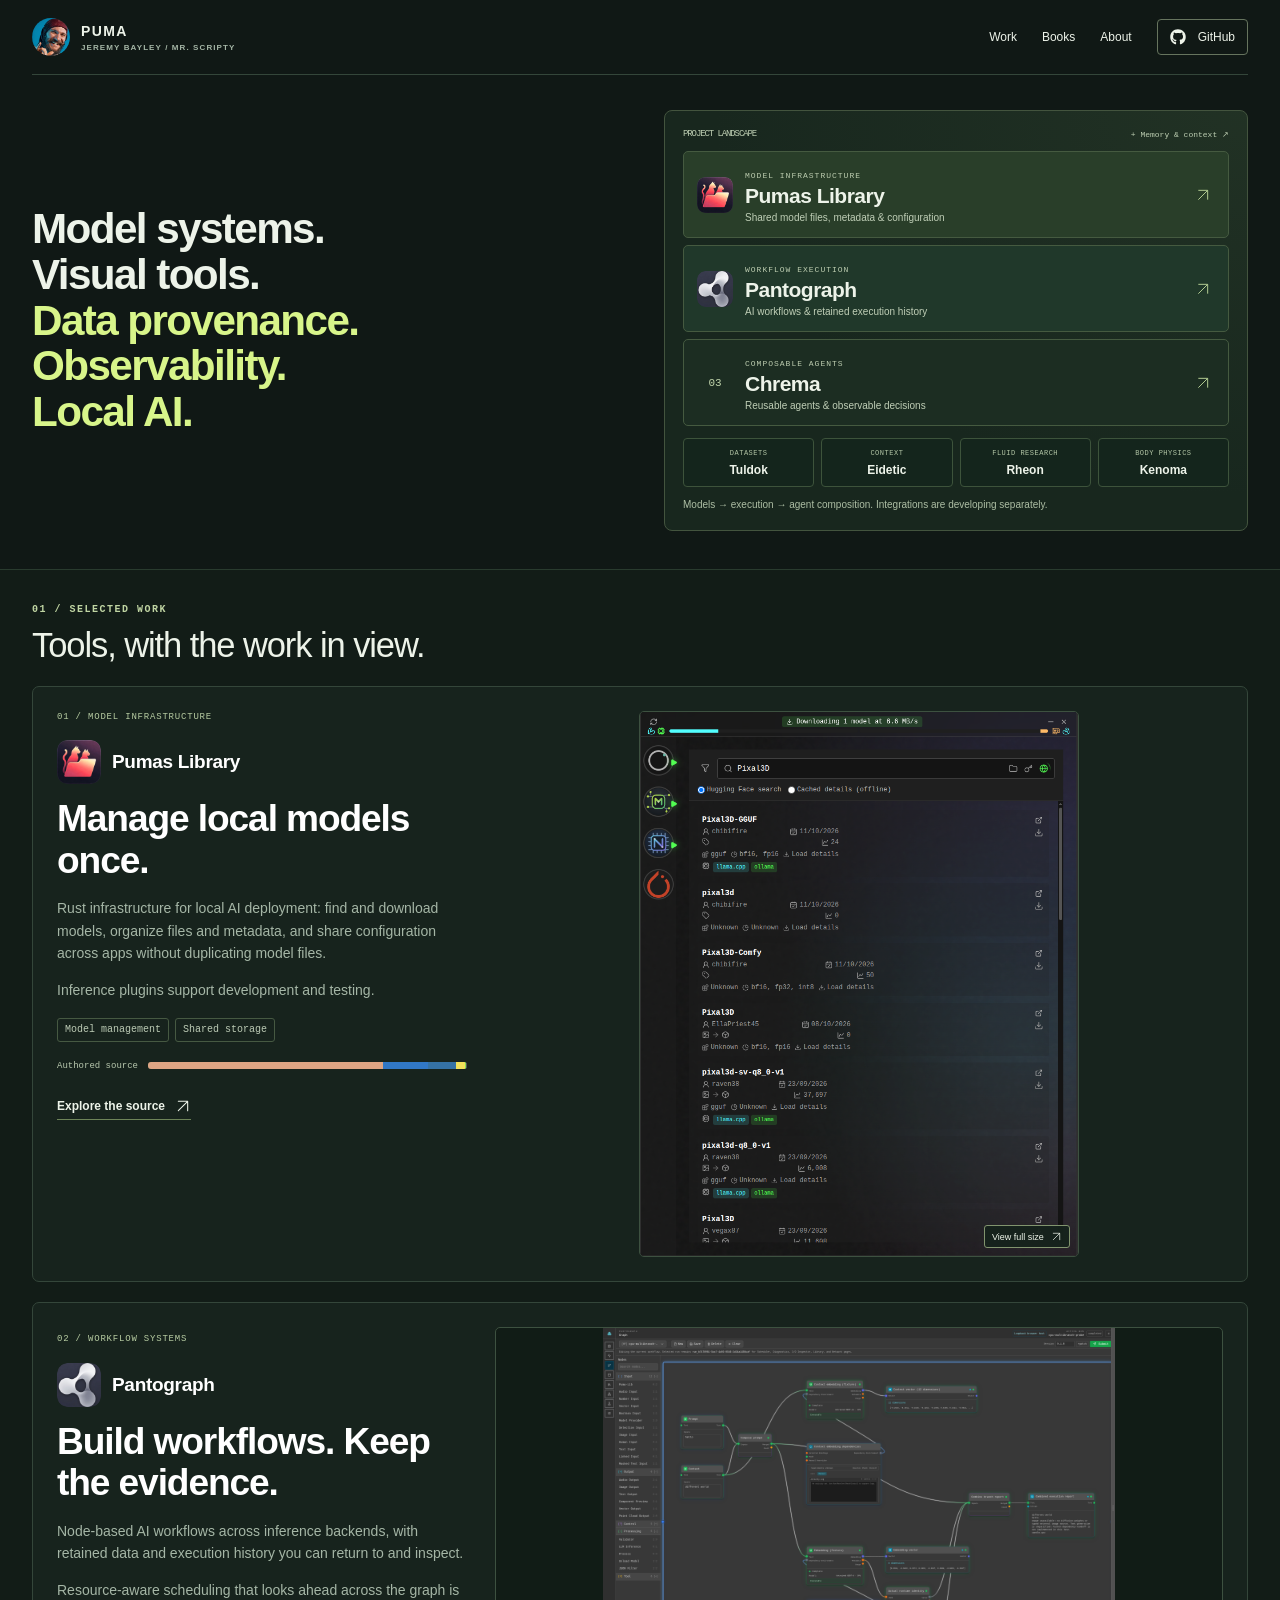
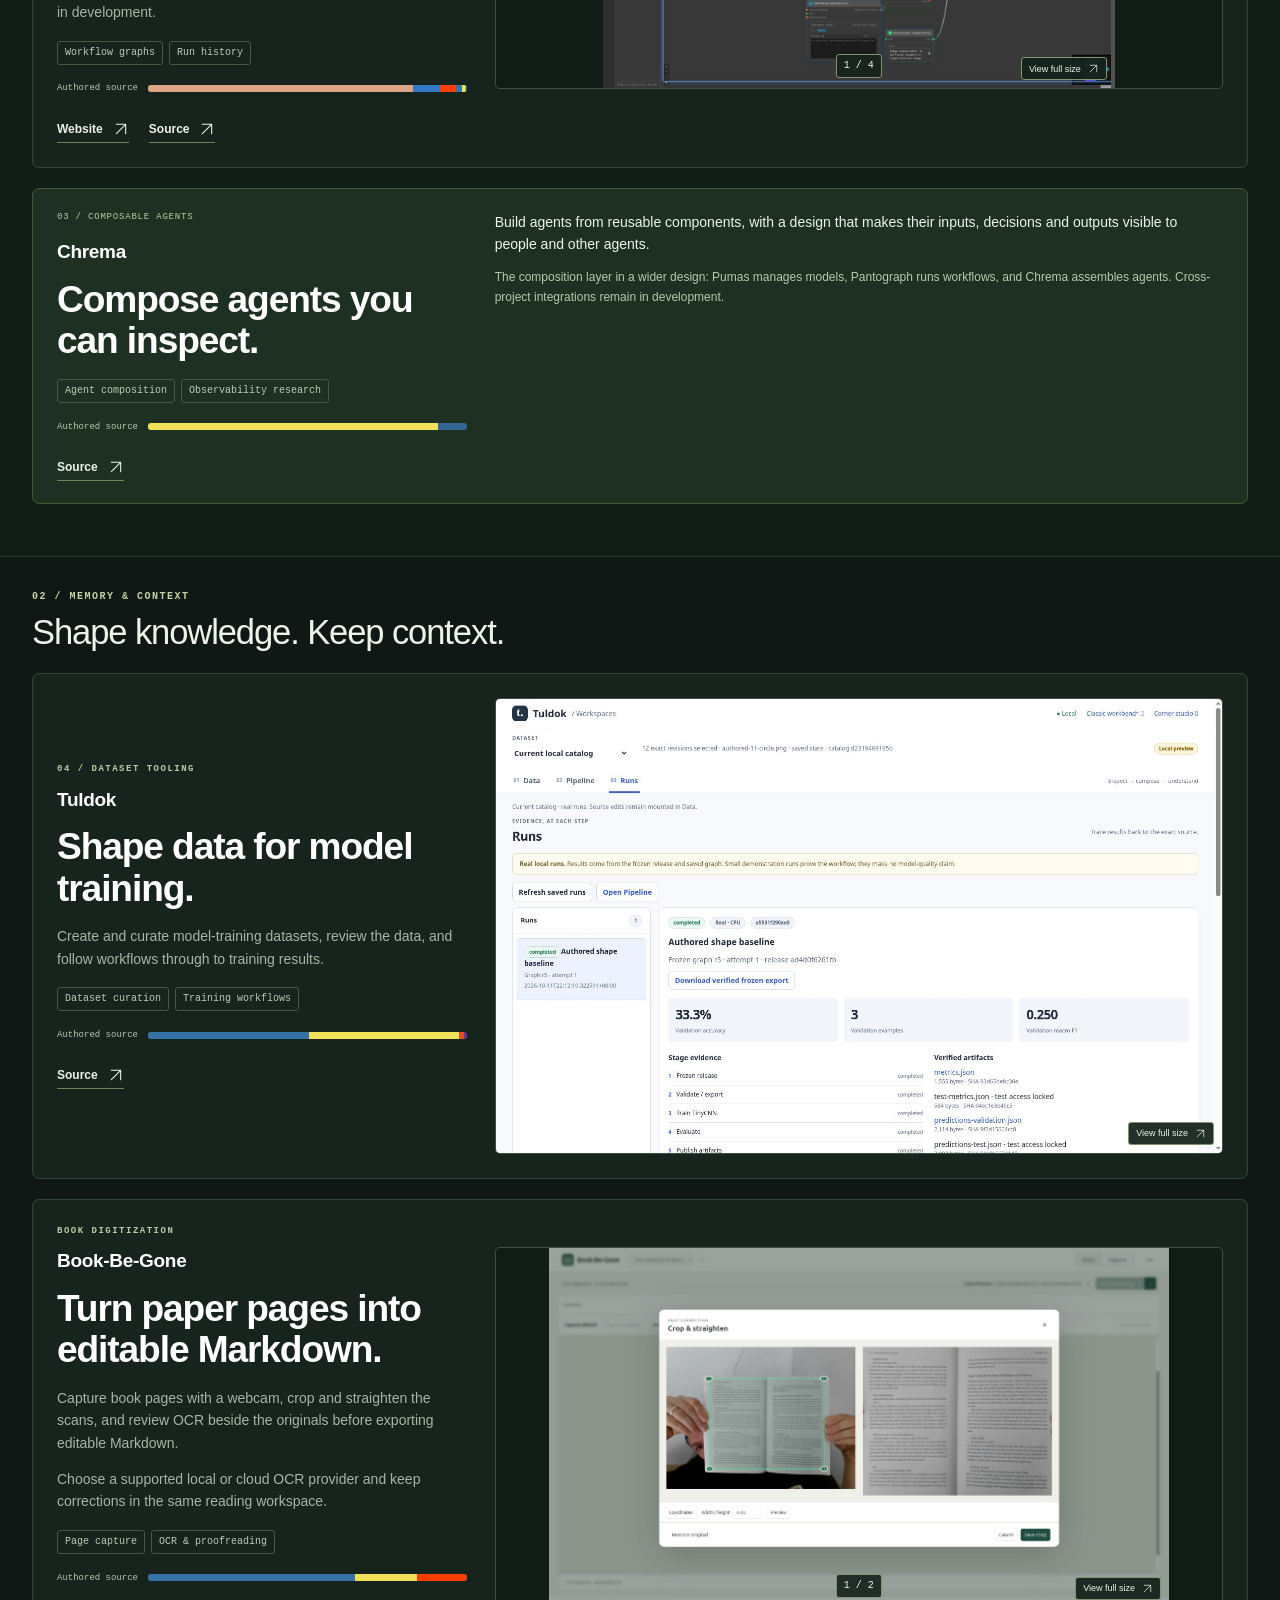
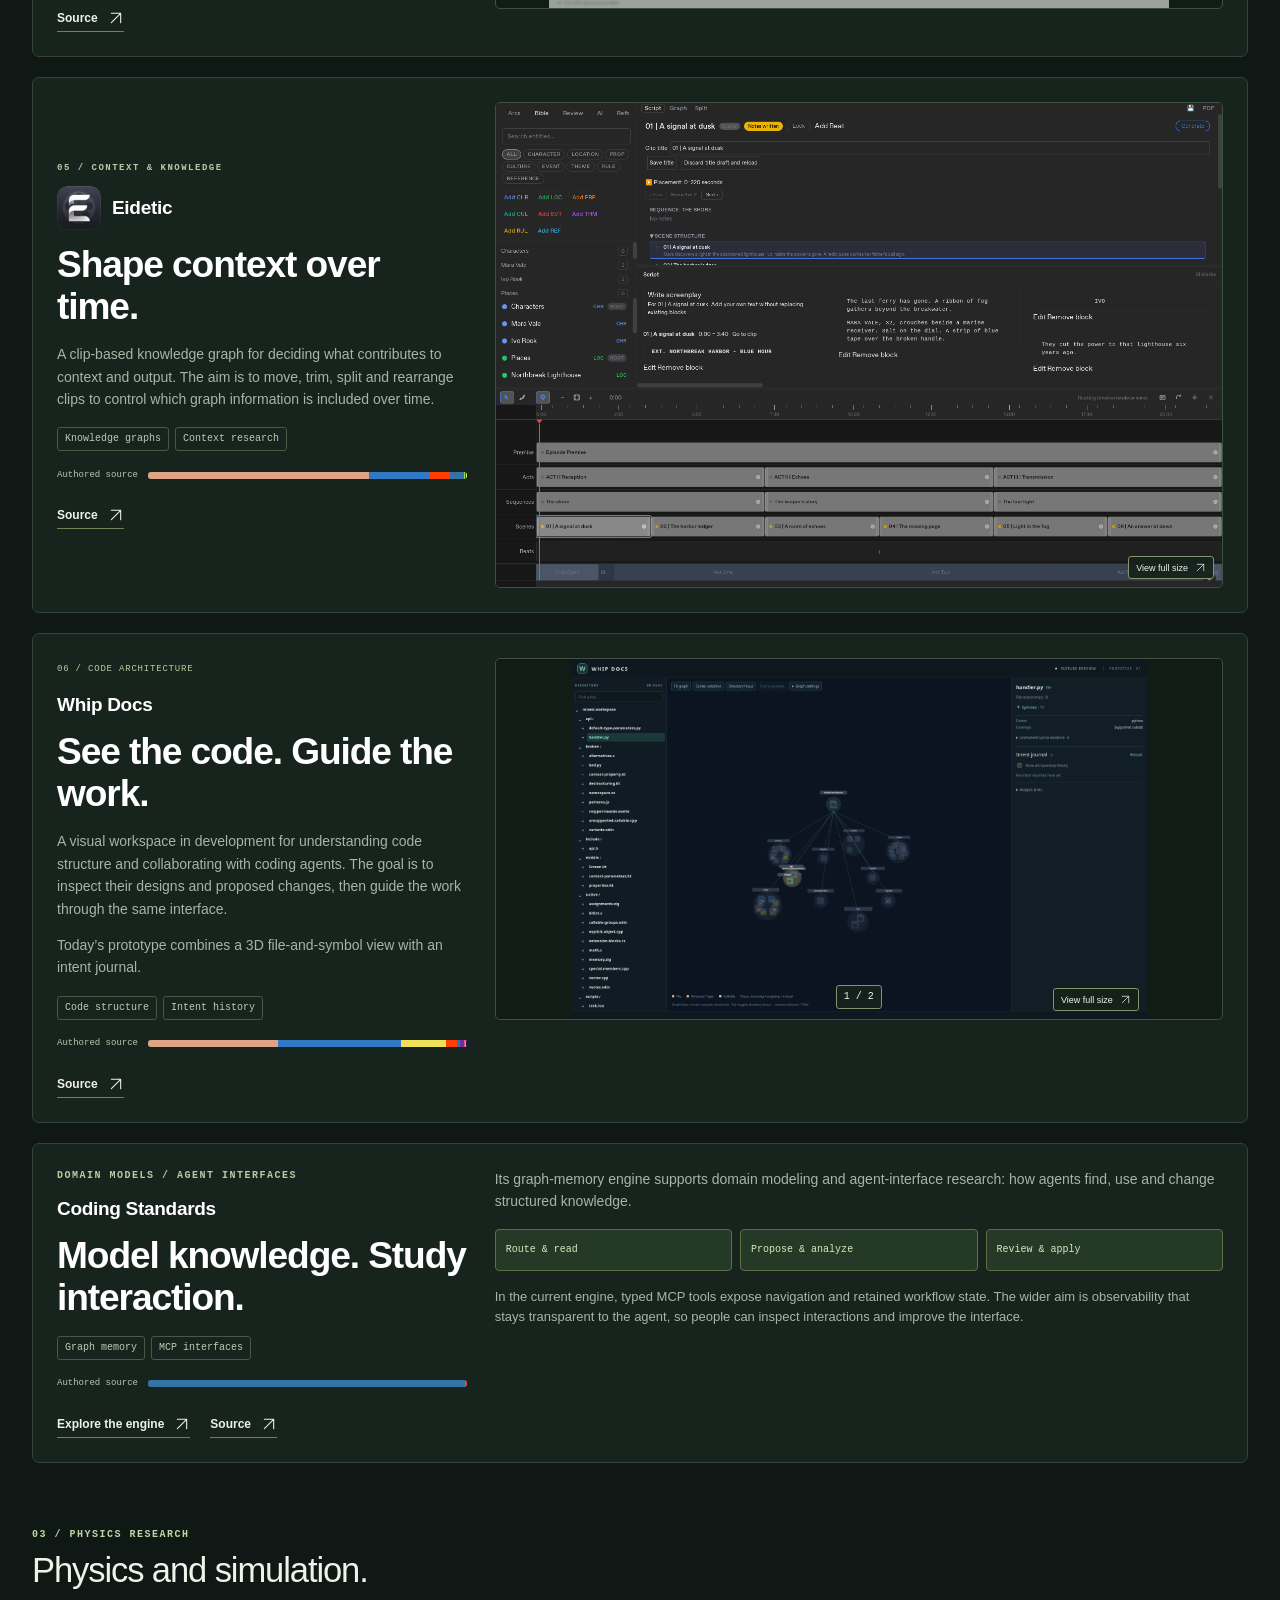
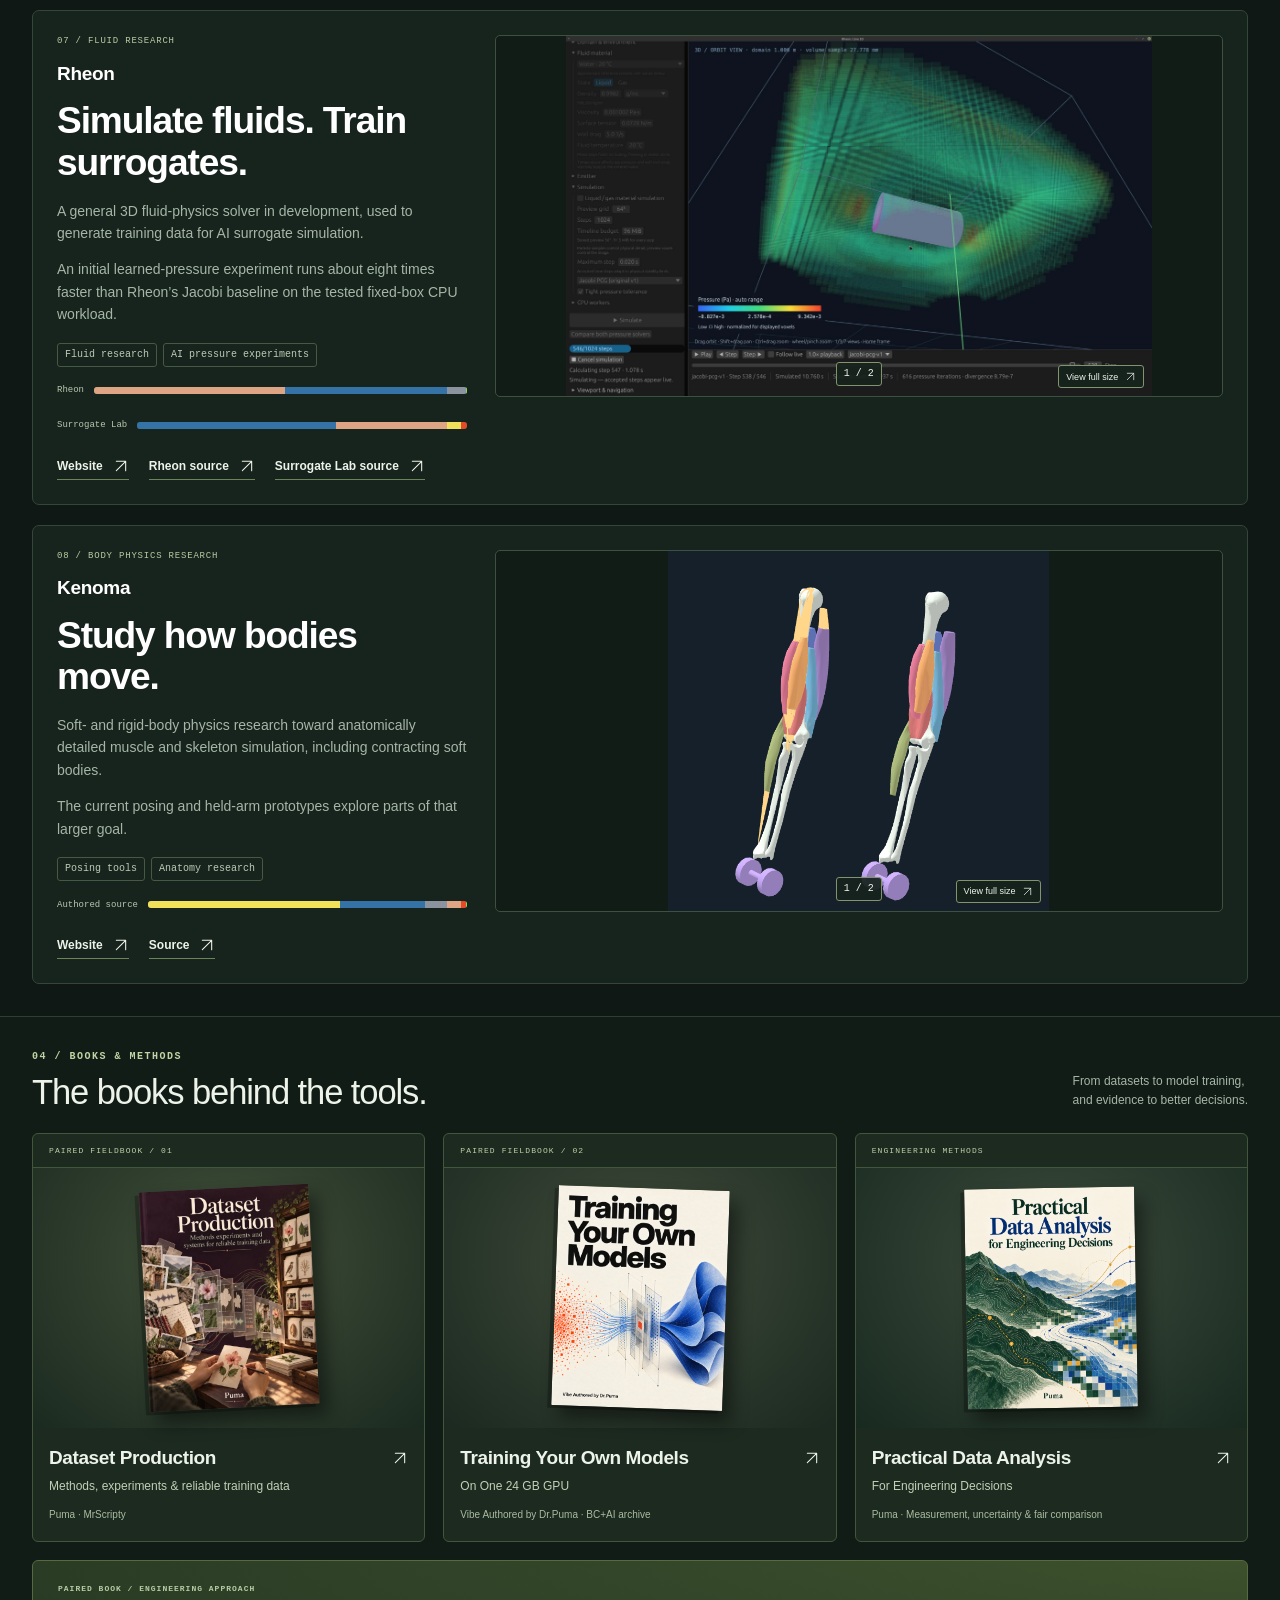
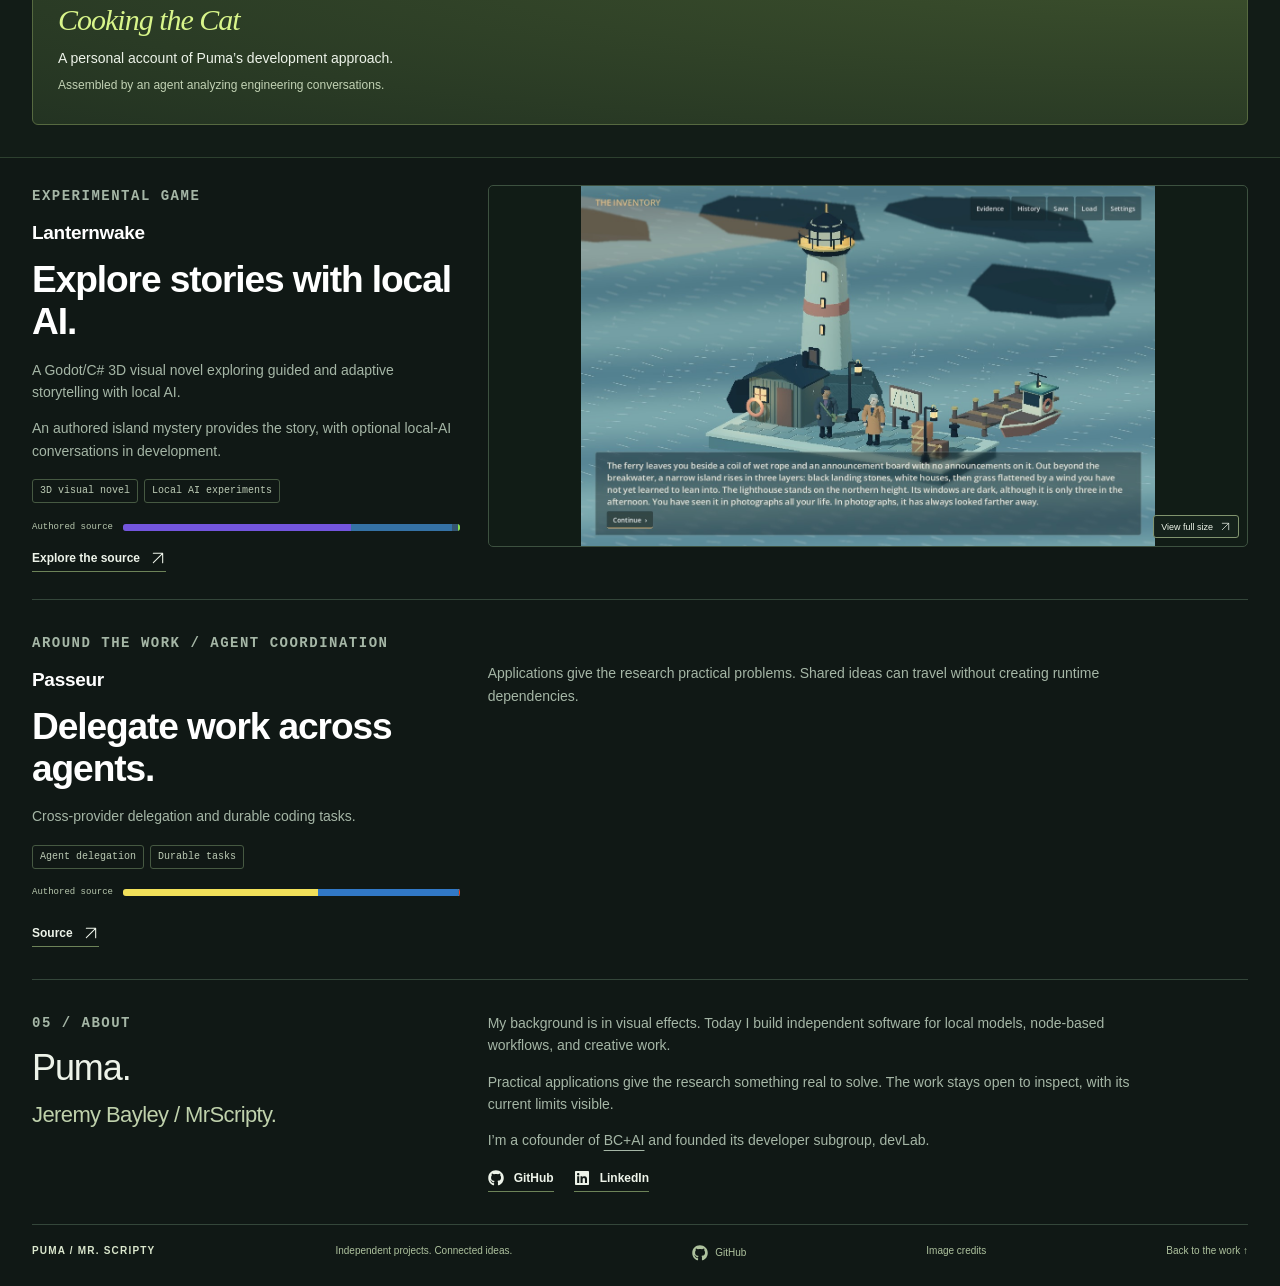
==== commit b9bb6841: "Publish reviewed authored-source portfolio from faed6ec" ====
--- a/index.html
+++ b/index.html
@@ -1,23 +1,24 @@
 <!doctype html>
-<html lang="en"><head><meta charset="utf-8"><meta name="viewport" content="width=device-width,initial-scale=1"><meta name="color-scheme" content="dark"><meta name="theme-color" content="#101815"><meta name="description" content="Puma / Jeremy Bayley: independent software, creative tools and practical research."><title>Puma · Jeremy Bayley — Systems, tools &amp; research</title><link rel="icon" href="assets/favicon.svg" type="image/svg+xml"><link rel="stylesheet" href="styles.16c4af725272.css"><script src="script.1a9797125dec.js" defer></script></head>
+<html lang="en"><head><meta charset="utf-8"><meta name="viewport" content="width=device-width,initial-scale=1"><meta name="color-scheme" content="dark"><meta name="theme-color" content="#101815"><meta name="description" content="Puma / Jeremy Bayley: independent software, creative tools and practical research."><title>Puma · Jeremy Bayley — Systems, tools &amp; research</title><link rel="icon" href="assets/favicon.svg" type="image/svg+xml"><link rel="stylesheet" href="styles.309e3377b081.css"><script src="script.9ce4ad0e82d9.js" defer></script></head>
 <body><a class="skip-link" href="#main">Skip to content</a>
 <header class="site-header"><a class="wordmark" href="#top" aria-label="Puma, back to top"><img class="profile-photo" src="puma.jpg?v=661bb77b05d5" alt="Puma’s profile photo" width="1176" height="1174" decoding="async"><span>PUMA<small>JEREMY BAYLEY / MR. SCRIPTY</small></span></a><nav aria-label="Main navigation"><a href="#work">Work</a><a href="#books">Books</a><a href="#about">About</a><a class="nav-github" href="https://github.com/MrScripty"><svg class="icon brand-icon" viewBox="0 0 496 512" fill="currentColor" aria-hidden="true" focusable="false"><path d="M165.9 397.4c0 2-2.3 3.6-5.2 3.6-3.3.3-5.6-1.3-5.6-3.6 0-2 2.3-3.6 5.2-3.6 3-.3 5.6 1.3 5.6 3.6zm-31.1-4.5c-.7 2 1.3 4.3 4.3 4.9 2.6 1 5.6 0 6.2-2s-1.3-4.3-4.3-5.2c-2.6-.7-5.5.3-6.2 2.3zm44.2-1.7c-2.9.7-4.9 2.6-4.6 4.9.3 2 2.9 3.3 5.9 2.6 2.9-.7 4.9-2.6 4.6-4.6-.3-1.9-3-3.2-5.9-2.9zM244.8 8C106.1 8 0 113.3 0 252c0 110.9 69.8 205.8 169.5 239.2 12.8 2.3 17.3-5.6 17.3-12.1 0-6.2-.3-40.4-.3-61.4 0 0-70 15-84.7-29.8 0 0-11.4-29.1-27.8-36.6 0 0-22.9-15.7 1.6-15.4 0 0 24.9 2 38.6 25.8 21.9 38.6 58.6 27.5 72.9 20.9 2.3-16 8.8-27.1 16-33.7-55.9-6.2-112.3-14.3-112.3-110.5 0-27.5 7.6-41.3 23.6-58.9-2.6-6.5-11.1-33.3 2.6-67.9 20.9-6.5 69 27 69 27 20-5.6 41.5-8.5 62.8-8.5s42.8 2.9 62.8 8.5c0 0 48.1-33.6 69-27 13.7 34.7 5.2 61.4 2.6 67.9 16 17.7 25.8 31.5 25.8 58.9 0 96.5-58.9 104.2-114.8 110.5 9.2 7.9 17 22.9 17 46.4 0 33.7-.3 75.4-.3 83.6 0 6.5 4.6 14.4 17.3 12.1C428.2 457.8 496 362.9 496 252 496 113.3 383.5 8 244.8 8zM97.2 352.9c-1.3 1-1 3.3.7 5.2 1.6 1.6 3.9 2.3 5.2 1 1.3-1 1-3.3-.7-5.2-1.6-1.6-3.9-2.3-5.2-1zm-10.8-8.1c-.7 1.3.3 2.9 2.3 3.9 1.6 1 3.6.7 4.3-.7.7-1.3-.3-2.9-2.3-3.9-2-.6-3.6-.3-4.3.7zm32.4 35.6c-1.6 1.3-1 4.3 1.3 6.2 2.3 2.3 5.2 2.6 6.5 1 1.3-1.3.7-4.3-1.3-6.2-2.2-2.3-5.2-2.6-6.5-1zm-11.4-14.7c-1.6 1-1.6 3.6 0 5.9 1.6 2.3 4.3 3.3 5.6 2.3 1.6-1.3 1.6-3.9 0-6.2-1.4-2.3-4-3.3-5.6-2z"/></svg>GitHub</a></nav></header>
 <main id="main">
-<section class="hero wrap" id="top"><div class="hero-copy"><p class="eyebrow"><span class="status-dot"></span> INDEPENDENT SOFTWARE &amp; RESEARCH</p><h1>Model systems.<br>Visual tools.<br><em>Useful research.</em></h1><p class="hero-description">I build reusable foundations and hands-on tools for models, workflows, and creative work.</p><div class="hero-signature"><span>Local AI</span><span>Data provenance</span><span>Observability</span></div></div>
+<section class="hero wrap" id="top"><div class="hero-copy"><h1 class="hero-concepts"><span>Model systems.</span> <span>Visual tools.</span> <span>Data provenance.</span> <span>Observability.</span> <span>Local AI.</span></h1></div>
 <div class="landscape" aria-labelledby="landscape-title"><div class="map-heading"><h2 id="landscape-title">Project landscape</h2><a href="#context">+ Memory &amp; context ↗</a></div><div class="foundation-list"><a class="foundation foundation-pumas" href="#pumas"><img class="foundation-icon" src="assets/icons/pumas-icon.png" alt="" width="512" height="512"><div><small>MODEL INFRASTRUCTURE</small><strong>Pumas Library</strong><p>Shared model files, metadata &amp; configuration</p></div><svg class="foundation-glyph icon" viewBox="0 0 24 24" fill="none" stroke="currentColor" stroke-width="1.5" aria-hidden="true"><path d="M5 19 19 5M5 5h14v14"/></svg></a><a class="foundation" href="#pantograph"><img class="foundation-icon" src="assets/icons/pantograph-icon.png" alt="" width="512" height="512"><div><small>WORKFLOW EXECUTION</small><strong>Pantograph</strong><p>AI workflows &amp; retained execution history</p></div><svg class="foundation-glyph icon" viewBox="0 0 24 24" fill="none" stroke="currentColor" stroke-width="1.5" aria-hidden="true"><path d="M5 19 19 5M5 5h14v14"/></svg></a><a class="foundation foundation-chrema" href="#chrema"><span class="foundation-number">03</span><div><small>COMPOSABLE AGENTS</small><strong>Chrema</strong><p>Reusable agents &amp; observable decisions</p></div><svg class="foundation-glyph icon" viewBox="0 0 24 24" fill="none" stroke="currentColor" stroke-width="1.5" aria-hidden="true"><path d="M5 19 19 5M5 5h14v14"/></svg></a></div><div class="map-tools"><a href="#tuldok"><small>DATASETS</small><b>Tuldok</b></a><a href="#eidetic"><small>CONTEXT</small><b>Eidetic</b></a><a href="#rheon"><small>FLUID RESEARCH</small><b>Rheon</b></a><a href="#kenoma"><small>BODY PHYSICS</small><b>Kenoma</b></a></div><p class="map-caption">Models → execution → agent composition.<br> Integrations are developing separately.</p></div></section>
 <section class="work-section" id="work"><div class="wrap"><div class="section-heading"><p class="eyebrow">01 / SELECTED WORK</p><h2>Tools, with the work in view.</h2></div>
-<article class="feature feature-pumas" id="pumas"><div class="project-copy"><div class="project-kicker"><span>01 / MODEL INFRASTRUCTURE</span></div><h3 class="project-title"><img class="product-icon" src="assets/icons/pumas-icon.png" alt="" width="512" height="512">Pumas Library</h3><p class="project-deck">Manage local models once.</p><p>Rust infrastructure for local AI deployment: find and download models, organize files and metadata, and share configuration across apps without duplicating model files.</p><p>Inference plugins support development and testing.</p><div class="tags capability-tags"><span>Model management</span><span>Shared storage</span></div><div class="language-profile" data-repository="MrScripty/Pumas-Library"><button class="language-toggle" type="button" aria-label="Pumas-Library language composition: Rust 60.6%, JavaScript 19.7%, TypeScript 12.1%, Python 7.2%, Shell 0.2%, CSS &lt;0.1%, C &lt;0.1%, C# &lt;0.1%, HTML &lt;0.1%, PowerShell &lt;0.1%" aria-expanded="false" aria-controls="languages-pumas-library" title="Pumas-Library language composition: Rust 60.6%, JavaScript 19.7%, TypeScript 12.1%, Python 7.2%, Shell 0.2%, CSS &lt;0.1%, C &lt;0.1%, C# &lt;0.1%, HTML &lt;0.1%, PowerShell &lt;0.1%"><span class="language-label">Languages</span><span class="language-bar" aria-hidden="true"><span style="width:60.6138127556%;background:#dea584" data-language="Rust"></span><span style="width:19.7300702364%;background:#f1e05a" data-language="JavaScript"></span><span style="width:12.1357766292%;background:#3178c6" data-language="TypeScript"></span><span style="width:7.2062912389%;background:#3572A5" data-language="Python"></span><span style="width:0.2023366474%;background:#89e051" data-language="Shell"></span><span style="width:0.0760899110%;background:#663399" data-language="CSS"></span><span style="width:0.0226248287%;background:#555555" data-language="C"></span><span style="width:0.0062467959%;background:#7355dd" data-language="C#"></span><span style="width:0.0045230451%;background:#e34c26" data-language="HTML"></span><span style="width:0.0022279118%;background:#012456" data-language="PowerShell"></span></span></button><div class="language-key" id="languages-pumas-library" hidden><ul><li><span class="language-dot" style="background:#dea584"></span><span>Rust</span><b>60.6%</b></li><li><span class="language-dot" style="background:#f1e05a"></span><span>JavaScript</span><b>19.7%</b></li><li><span class="language-dot" style="background:#3178c6"></span><span>TypeScript</span><b>12.1%</b></li><li><span class="language-dot" style="background:#3572A5"></span><span>Python</span><b>7.2%</b></li><li><span class="language-dot" style="background:#89e051"></span><span>Shell</span><b>0.2%</b></li><li><span class="language-dot" style="background:#663399"></span><span>CSS</span><b>&lt;0.1%</b></li><li><span class="language-dot" style="background:#555555"></span><span>C</span><b>&lt;0.1%</b></li><li><span class="language-dot" style="background:#7355dd"></span><span>C#</span><b>&lt;0.1%</b></li><li><span class="language-dot" style="background:#e34c26"></span><span>HTML</span><b>&lt;0.1%</b></li><li><span class="language-dot" style="background:#012456"></span><span>PowerShell</span><b>&lt;0.1%</b></li></ul><small>GitHub language bytes · 12 Oct 2026</small></div></div><div class="project-links"><a class="text-link" href="https://github.com/MrScripty/Pumas-Library">Explore the source<svg class="icon" viewBox="0 0 24 24" fill="none" stroke="currentColor" stroke-width="1.6" stroke-linecap="round" stroke-linejoin="round" aria-hidden="true"><path d="M5 19 19 5M5 5h14v14"/></svg></a></div></div><div class="pumas-captures"><figure class="app-capture"><div class="capture-heading"><span>OWNER-SUPPLIED APP CAPTURE</span><b>Hugging Face search</b></div><a class="capture-button" href="assets/PumasLibrary_search_v0.8.0.png?v=174078d0e2f5" aria-label="Enlarge Pumas Library: Hugging Face search"><img src="assets/PumasLibrary_search_v0.8.0.png?v=174078d0e2f5" alt="Pumas Library Hugging Face search results for Pixal3D, showing model names, repository authors, formats and download controls." width="805" height="1001" loading="lazy" decoding="async"><span class="capture-zoom">View full size <svg class="icon" viewBox="0 0 24 24" fill="none" stroke="currentColor" stroke-width="1.6" stroke-linecap="round" stroke-linejoin="round" aria-hidden="true"><path d="M5 19 19 5M5 5h14v14"/></svg></span></a><figcaption>Hugging Face results for Pixal3D, with model details and download controls.</figcaption></figure></div></article>
-<article class="feature feature-pantograph" id="pantograph"><div class="project-copy"><div class="project-kicker"><span>02 / WORKFLOW SYSTEMS</span></div><h3 class="project-title"><img class="product-icon" src="assets/icons/pantograph-icon.png" alt="" width="512" height="512">Pantograph</h3><p class="project-deck">Build workflows. Keep the evidence.</p><p>Node-based AI workflows across inference backends, with retained data and execution history you can return to and inspect.</p><p>Resource-aware scheduling that looks ahead across the graph is in development.</p><div class="tags capability-tags"><span>Workflow graphs</span><span>Run history</span></div><div class="language-profile" data-repository="MrScripty/Pantograph"><button class="language-toggle" type="button" aria-label="Pantograph language composition: Rust 83.0%, TypeScript 8.6%, Svelte 5.2%, Python 1.9%, JavaScript 0.8%, Shell 0.2%, C# 0.2%, CSS &lt;0.1%, Elixir &lt;0.1%, HTML &lt;0.1%" aria-expanded="false" aria-controls="languages-pantograph" title="Pantograph language composition: Rust 83.0%, TypeScript 8.6%, Svelte 5.2%, Python 1.9%, JavaScript 0.8%, Shell 0.2%, C# 0.2%, CSS &lt;0.1%, Elixir &lt;0.1%, HTML &lt;0.1%"><span class="language-label">Languages</span><span class="language-bar" aria-hidden="true"><span style="width:83.0140640200%;background:#dea584" data-language="Rust"></span><span style="width:8.5964086450%;background:#3178c6" data-language="TypeScript"></span><span style="width:5.1654473600%;background:#ff3e00" data-language="Svelte"></span><span style="width:1.9003008996%;background:#3572A5" data-language="Python"></span><span style="width:0.8295640762%;background:#f1e05a" data-language="JavaScript"></span><span style="width:0.2376535153%;background:#89e051" data-language="Shell"></span><span style="width:0.1888847591%;background:#7355dd" data-language="C#"></span><span style="width:0.0340754364%;background:#663399" data-language="CSS"></span><span style="width:0.0319997218%;background:#8847B9" data-language="Elixir"></span><span style="width:0.0016015666%;background:#e34c26" data-language="HTML"></span></span></button><div class="language-key" id="languages-pantograph" hidden><ul><li><span class="language-dot" style="background:#dea584"></span><span>Rust</span><b>83.0%</b></li><li><span class="language-dot" style="background:#3178c6"></span><span>TypeScript</span><b>8.6%</b></li><li><span class="language-dot" style="background:#ff3e00"></span><span>Svelte</span><b>5.2%</b></li><li><span class="language-dot" style="background:#3572A5"></span><span>Python</span><b>1.9%</b></li><li><span class="language-dot" style="background:#f1e05a"></span><span>JavaScript</span><b>0.8%</b></li><li><span class="language-dot" style="background:#89e051"></span><span>Shell</span><b>0.2%</b></li><li><span class="language-dot" style="background:#7355dd"></span><span>C#</span><b>0.2%</b></li><li><span class="language-dot" style="background:#663399"></span><span>CSS</span><b>&lt;0.1%</b></li><li><span class="language-dot" style="background:#8847B9"></span><span>Elixir</span><b>&lt;0.1%</b></li><li><span class="language-dot" style="background:#e34c26"></span><span>HTML</span><b>&lt;0.1%</b></li></ul><small>GitHub language bytes · 12 Oct 2026</small></div></div><div class="project-links"><a class="text-link" href="https://mrscripty.github.io/Pantograph/">Website<svg class="icon" viewBox="0 0 24 24" fill="none" stroke="currentColor" stroke-width="1.6" stroke-linecap="round" stroke-linejoin="round" aria-hidden="true"><path d="M5 19 19 5M5 5h14v14"/></svg></a><a class="text-link" href="https://github.com/MrScripty/Pantograph">Source<svg class="icon" viewBox="0 0 24 24" fill="none" stroke="currentColor" stroke-width="1.6" stroke-linecap="round" stroke-linejoin="round" aria-hidden="true"><path d="M5 19 19 5M5 5h14v14"/></svg></a></div></div><div class="project-visual"><div class="capture-gallery" data-gallery="Pantograph"><figure class="app-capture"><div class="capture-heading"><span>ACTUAL APP CAPTURE</span><b>Two inference branches, one workflow</b></div><a class="capture-button" href="assets/pantograph-inference-multibranch-graph-completed.png?v=d48e36d267e7" aria-label="Enlarge Two inference branches, one workflow"><img src="assets/pantograph-inference-multibranch-graph-completed.png?v=d48e36d267e7" alt="Actual Pantograph 13-node graph showing two completed untrained Candle CPU embedding branches, eight- and twelve-dimensional vector outputs, and a combined report that states unavailable capabilities." width="2560" height="1800" loading="lazy" decoding="async"><span class="capture-zoom">View full size <svg class="icon" viewBox="0 0 24 24" fill="none" stroke="currentColor" stroke-width="1.6" stroke-linecap="round" stroke-linejoin="round" aria-hidden="true"><path d="M5 19 19 5M5 5h14v14"/></svg></span></a><figcaption>13 nodes combine two untrained CPU embedding fixtures (8D/12D) and a report. No text or image generation.</figcaption></figure><figure class="app-capture"><div class="capture-heading"><span>ACTUAL APP CAPTURE</span><b>Inspect the retained output</b></div><a class="capture-button" href="assets/pantograph-inference-multibranch-retained-output.png?v=21f74817ab9e" aria-label="Enlarge Inspect the retained output"><img src="assets/pantograph-inference-multibranch-retained-output.png?v=21f74817ab9e" alt="Pantograph I/O Inspector showing the same 13-node workflow and its retained eight-dimensional embedding vector." width="2560" height="1800" loading="lazy" decoding="async"><span class="capture-zoom">View full size <svg class="icon" viewBox="0 0 24 24" fill="none" stroke="currentColor" stroke-width="1.6" stroke-linecap="round" stroke-linejoin="round" aria-hidden="true"><path d="M5 19 19 5M5 5h14v14"/></svg></span></a><figcaption>Read the retained 8D vector from this run.</figcaption></figure><figure class="app-capture"><div class="capture-heading"><span>ACTUAL APP CAPTURE</span><b>Trace the same run</b></div><a class="capture-button" href="assets/pantograph-inference-multibranch-diagnostics.png?v=797ea7038a73" aria-label="Enlarge Trace the same run"><img src="assets/pantograph-inference-multibranch-diagnostics.png?v=797ea7038a73" alt="Pantograph Diagnostics showing 22 projected events, both inference owners and the terminal event for the completed multi-branch run." width="2560" height="1800" loading="lazy" decoding="async"><span class="capture-zoom">View full size <svg class="icon" viewBox="0 0 24 24" fill="none" stroke="currentColor" stroke-width="1.6" stroke-linecap="round" stroke-linejoin="round" aria-hidden="true"><path d="M5 19 19 5M5 5h14v14"/></svg></span></a><figcaption>Follow both inference branches through recorded events.</figcaption></figure><figure class="app-capture"><div class="capture-heading"><span>ACTUAL APP CAPTURE</span><b>See execution state</b></div><a class="capture-button" href="assets/pantograph-inference-multibranch-scheduler.png?v=7bfa03d810b4" aria-label="Enlarge See execution state"><img src="assets/pantograph-inference-multibranch-scheduler.png?v=7bfa03d810b4" alt="Pantograph Scheduler showing the completed multi-branch CPU workflow and its event timeline. Estimate and cache fields retain their unavailable or unknown states." width="2560" height="1800" loading="lazy" decoding="async"><span class="capture-zoom">View full size <svg class="icon" viewBox="0 0 24 24" fill="none" stroke="currentColor" stroke-width="1.6" stroke-linecap="round" stroke-linejoin="round" aria-hidden="true"><path d="M5 19 19 5M5 5h14v14"/></svg></span></a><figcaption>Inspect the same completed workflow in Scheduler.</figcaption></figure></div></div></article>
-<article class="chrema-panel" id="chrema"><div><div class="project-kicker"><span>03 / COMPOSABLE AGENTS</span></div><h3 class="project-title">Chrema</h3><p class="project-deck">Compose agents you can inspect.</p></div><div><p>Build agents from reusable components, with a design that makes their inputs, decisions and outputs visible to people and other agents.</p><p class="subtle">The composition layer in a wider design: Pumas manages models, Pantograph runs workflows, and Chrema assembles agents. Cross-project integrations remain in development.</p><div class="tags capability-tags"><span>Agent composition</span><span>Observability research</span></div><div class="language-profile" data-repository="MrScripty/Chrema"><button class="language-toggle" type="button" aria-label="Chrema language composition: JavaScript 90.9%, PLpgSQL 9.1%" aria-expanded="false" aria-controls="languages-chrema" title="Chrema language composition: JavaScript 90.9%, PLpgSQL 9.1%"><span class="language-label">Languages</span><span class="language-bar" aria-hidden="true"><span style="width:90.8962564288%;background:#f1e05a" data-language="JavaScript"></span><span style="width:9.1037435712%;background:#336790" data-language="PLpgSQL"></span></span></button><div class="language-key" id="languages-chrema" hidden><ul><li><span class="language-dot" style="background:#f1e05a"></span><span>JavaScript</span><b>90.9%</b></li><li><span class="language-dot" style="background:#336790"></span><span>PLpgSQL</span><b>9.1%</b></li></ul><small>GitHub language bytes · 12 Oct 2026</small></div></div><a class="text-link" href="https://github.com/MrScripty/Chrema">Source<svg class="icon" viewBox="0 0 24 24" fill="none" stroke="currentColor" stroke-width="1.6" stroke-linecap="round" stroke-linejoin="round" aria-hidden="true"><path d="M5 19 19 5M5 5h14v14"/></svg></a></div></article>
+<article class="feature feature-pumas" id="pumas"><div class="project-copy"><div class="project-kicker"><span>01 / MODEL INFRASTRUCTURE</span></div><h3 class="project-title"><img class="product-icon" src="assets/icons/pumas-icon.png" alt="" width="512" height="512">Pumas Library</h3><p class="project-deck">Manage local models once.</p><p>Rust infrastructure for local AI deployment: find and download models, organize files and metadata, and share configuration across apps without duplicating model files.</p><p>Inference plugins support development and testing.</p><div class="tags capability-tags"><span>Model management</span><span>Shared storage</span></div><div class="language-profile" data-repository="MrScripty/Pumas-Library" data-source-commit="ef9eead9fe6595f5b3152ef8df19c5dace30190b"><button class="language-toggle" type="button" aria-label="Pumas-Library authored-source language composition, excluding generated and dependency files: Rust 73.6%, TypeScript 14.2%, Python 8.7%, JavaScript 3.1%, Shell 0.2%, CSS &lt;0.1%, C &lt;0.1%, C# &lt;0.1%, HTML &lt;0.1%, PowerShell &lt;0.1%" aria-expanded="false" aria-controls="languages-pumas-library" title="Pumas-Library authored-source language composition, excluding generated and dependency files: Rust 73.6%, TypeScript 14.2%, Python 8.7%, JavaScript 3.1%, Shell 0.2%, CSS &lt;0.1%, C &lt;0.1%, C# &lt;0.1%, HTML &lt;0.1%, PowerShell &lt;0.1%"><span class="language-label">Authored source</span><span class="language-bar" aria-hidden="true"><span style="width:73.5942744528%;background:#dea584" data-language="Rust"></span><span style="width:14.1677561075%;background:#3178c6" data-language="TypeScript"></span><span style="width:8.7495201359%;background:#3572A5" data-language="Python"></span><span style="width:3.1071464695%;background:#f1e05a" data-language="JavaScript"></span><span style="width:0.2456670861%;background:#89e051" data-language="Shell"></span><span style="width:0.0923845827%;background:#663399" data-language="CSS"></span><span style="width:0.0274699409%;background:#555555" data-language="C"></span><span style="width:0.0075845486%;background:#7355dd" data-language="C#"></span><span style="width:0.0054916563%;background:#e34c26" data-language="HTML"></span><span style="width:0.0027050196%;background:#012456" data-language="PowerShell"></span></span></button><div class="language-key" id="languages-pumas-library" hidden><ul><li><span class="language-dot" style="background:#dea584"></span><span>Rust</span><b>73.6%</b></li><li><span class="language-dot" style="background:#3178c6"></span><span>TypeScript</span><b>14.2%</b></li><li><span class="language-dot" style="background:#3572A5"></span><span>Python</span><b>8.7%</b></li><li><span class="language-dot" style="background:#f1e05a"></span><span>JavaScript</span><b>3.1%</b></li><li><span class="language-dot" style="background:#89e051"></span><span>Shell</span><b>0.2%</b></li><li><span class="language-dot" style="background:#663399"></span><span>CSS</span><b>&lt;0.1%</b></li><li><span class="language-dot" style="background:#555555"></span><span>C</span><b>&lt;0.1%</b></li><li><span class="language-dot" style="background:#7355dd"></span><span>C#</span><b>&lt;0.1%</b></li><li><span class="language-dot" style="background:#e34c26"></span><span>HTML</span><b>&lt;0.1%</b></li><li><span class="language-dot" style="background:#012456"></span><span>PowerShell</span><b>&lt;0.1%</b></li></ul><small>Authored source bytes · ef9eead<br>Generated and dependency files excluded.</small></div></div><div class="project-links"><a class="text-link" href="https://github.com/MrScripty/Pumas-Library">Explore the source<svg class="icon" viewBox="0 0 24 24" fill="none" stroke="currentColor" stroke-width="1.6" stroke-linecap="round" stroke-linejoin="round" aria-hidden="true"><path d="M5 19 19 5M5 5h14v14"/></svg></a></div></div><div class="pumas-captures"><figure class="app-capture"><a class="capture-button" href="assets/PumasLibrary_search_v0.8.0.png?v=174078d0e2f5" aria-label="Enlarge Pumas Library: Hugging Face search"><img src="assets/PumasLibrary_search_v0.8.0.png?v=174078d0e2f5" alt="Pumas Library Hugging Face search results for Pixal3D, showing model names, repository authors, formats and download controls." width="805" height="1001" loading="lazy" decoding="async"><span class="capture-zoom">View full size <svg class="icon" viewBox="0 0 24 24" fill="none" stroke="currentColor" stroke-width="1.6" stroke-linecap="round" stroke-linejoin="round" aria-hidden="true"><path d="M5 19 19 5M5 5h14v14"/></svg></span></a></figure></div></article>
+<article class="feature feature-pantograph" id="pantograph"><div class="project-copy"><div class="project-kicker"><span>02 / WORKFLOW SYSTEMS</span></div><h3 class="project-title"><img class="product-icon" src="assets/icons/pantograph-icon.png" alt="" width="512" height="512">Pantograph</h3><p class="project-deck">Build workflows. Keep the evidence.</p><p>Node-based AI workflows across inference backends, with retained data and execution history you can return to and inspect.</p><p>Resource-aware scheduling that looks ahead across the graph is in development.</p><div class="tags capability-tags"><span>Workflow graphs</span><span>Run history</span></div><div class="language-profile" data-repository="MrScripty/Pantograph" data-source-commit="07b23d47b2cdfae5669bbda78515c9c728081031"><button class="language-toggle" type="button" aria-label="Pantograph authored-source language composition, excluding generated and dependency files: Rust 83.0%, TypeScript 8.6%, Svelte 5.2%, Python 1.9%, JavaScript 0.8%, Shell 0.2%, C# 0.2%, CSS &lt;0.1%, Elixir &lt;0.1%, HTML &lt;0.1%" aria-expanded="false" aria-controls="languages-pantograph" title="Pantograph authored-source language composition, excluding generated and dependency files: Rust 83.0%, TypeScript 8.6%, Svelte 5.2%, Python 1.9%, JavaScript 0.8%, Shell 0.2%, C# 0.2%, CSS &lt;0.1%, Elixir &lt;0.1%, HTML &lt;0.1%"><span class="language-label">Authored source</span><span class="language-bar" aria-hidden="true"><span style="width:83.0140640200%;background:#dea584" data-language="Rust"></span><span style="width:8.5964086450%;background:#3178c6" data-language="TypeScript"></span><span style="width:5.1654473600%;background:#ff3e00" data-language="Svelte"></span><span style="width:1.9003008996%;background:#3572A5" data-language="Python"></span><span style="width:0.8295640762%;background:#f1e05a" data-language="JavaScript"></span><span style="width:0.2376535153%;background:#89e051" data-language="Shell"></span><span style="width:0.1888847591%;background:#7355dd" data-language="C#"></span><span style="width:0.0340754364%;background:#663399" data-language="CSS"></span><span style="width:0.0319997218%;background:#8847B9" data-language="Elixir"></span><span style="width:0.0016015666%;background:#e34c26" data-language="HTML"></span></span></button><div class="language-key" id="languages-pantograph" hidden><ul><li><span class="language-dot" style="background:#dea584"></span><span>Rust</span><b>83.0%</b></li><li><span class="language-dot" style="background:#3178c6"></span><span>TypeScript</span><b>8.6%</b></li><li><span class="language-dot" style="background:#ff3e00"></span><span>Svelte</span><b>5.2%</b></li><li><span class="language-dot" style="background:#3572A5"></span><span>Python</span><b>1.9%</b></li><li><span class="language-dot" style="background:#f1e05a"></span><span>JavaScript</span><b>0.8%</b></li><li><span class="language-dot" style="background:#89e051"></span><span>Shell</span><b>0.2%</b></li><li><span class="language-dot" style="background:#7355dd"></span><span>C#</span><b>0.2%</b></li><li><span class="language-dot" style="background:#663399"></span><span>CSS</span><b>&lt;0.1%</b></li><li><span class="language-dot" style="background:#8847B9"></span><span>Elixir</span><b>&lt;0.1%</b></li><li><span class="language-dot" style="background:#e34c26"></span><span>HTML</span><b>&lt;0.1%</b></li></ul><small>Authored source bytes · 07b23d4<br>Generated and dependency files excluded.</small></div></div><div class="project-links"><a class="text-link" href="https://mrscripty.github.io/Pantograph/">Website<svg class="icon" viewBox="0 0 24 24" fill="none" stroke="currentColor" stroke-width="1.6" stroke-linecap="round" stroke-linejoin="round" aria-hidden="true"><path d="M5 19 19 5M5 5h14v14"/></svg></a><a class="text-link" href="https://github.com/MrScripty/Pantograph">Source<svg class="icon" viewBox="0 0 24 24" fill="none" stroke="currentColor" stroke-width="1.6" stroke-linecap="round" stroke-linejoin="round" aria-hidden="true"><path d="M5 19 19 5M5 5h14v14"/></svg></a></div></div><div class="project-visual"><div class="capture-gallery" data-gallery="Pantograph"><figure class="app-capture"><a class="capture-button" href="assets/pantograph-inference-multibranch-graph-completed.png?v=d48e36d267e7" aria-label="Enlarge Two inference branches, one workflow"><img src="assets/pantograph-inference-multibranch-graph-completed.png?v=d48e36d267e7" alt="Actual Pantograph 13-node graph showing two completed untrained Candle CPU embedding branches, eight- and twelve-dimensional vector outputs, and a combined report that states unavailable capabilities." width="2560" height="1800" loading="lazy" decoding="async"><span class="capture-zoom">View full size <svg class="icon" viewBox="0 0 24 24" fill="none" stroke="currentColor" stroke-width="1.6" stroke-linecap="round" stroke-linejoin="round" aria-hidden="true"><path d="M5 19 19 5M5 5h14v14"/></svg></span></a></figure><figure class="app-capture"><a class="capture-button" href="assets/pantograph-inference-multibranch-retained-output.png?v=21f74817ab9e" aria-label="Enlarge Inspect the retained output"><img src="assets/pantograph-inference-multibranch-retained-output.png?v=21f74817ab9e" alt="Pantograph I/O Inspector showing the same 13-node workflow and its retained eight-dimensional embedding vector." width="2560" height="1800" loading="lazy" decoding="async"><span class="capture-zoom">View full size <svg class="icon" viewBox="0 0 24 24" fill="none" stroke="currentColor" stroke-width="1.6" stroke-linecap="round" stroke-linejoin="round" aria-hidden="true"><path d="M5 19 19 5M5 5h14v14"/></svg></span></a></figure><figure class="app-capture"><a class="capture-button" href="assets/pantograph-inference-multibranch-diagnostics.png?v=797ea7038a73" aria-label="Enlarge Trace the same run"><img src="assets/pantograph-inference-multibranch-diagnostics.png?v=797ea7038a73" alt="Pantograph Diagnostics showing 22 projected events, both inference owners and the terminal event for the completed multi-branch run." width="2560" height="1800" loading="lazy" decoding="async"><span class="capture-zoom">View full size <svg class="icon" viewBox="0 0 24 24" fill="none" stroke="currentColor" stroke-width="1.6" stroke-linecap="round" stroke-linejoin="round" aria-hidden="true"><path d="M5 19 19 5M5 5h14v14"/></svg></span></a></figure><figure class="app-capture"><a class="capture-button" href="assets/pantograph-inference-multibranch-scheduler.png?v=7bfa03d810b4" aria-label="Enlarge See execution state"><img src="assets/pantograph-inference-multibranch-scheduler.png?v=7bfa03d810b4" alt="Pantograph Scheduler showing the completed multi-branch CPU workflow and its event timeline. Estimate and cache fields retain their unavailable or unknown states." width="2560" height="1800" loading="lazy" decoding="async"><span class="capture-zoom">View full size <svg class="icon" viewBox="0 0 24 24" fill="none" stroke="currentColor" stroke-width="1.6" stroke-linecap="round" stroke-linejoin="round" aria-hidden="true"><path d="M5 19 19 5M5 5h14v14"/></svg></span></a></figure></div></div></article>
+<article class="chrema-panel" id="chrema"><div><div class="project-kicker"><span>03 / COMPOSABLE AGENTS</span></div><h3 class="project-title">Chrema</h3><p class="project-deck">Compose agents you can inspect.</p><div class="tags capability-tags"><span>Agent composition</span><span>Observability research</span></div><div class="language-profile" data-repository="MrScripty/Chrema" data-source-commit="75fba334d35378f3205746cbf6467700baa07671"><button class="language-toggle" type="button" aria-label="Chrema authored-source language composition, excluding generated and dependency files: JavaScript 91.0%, PLpgSQL 9.0%" aria-expanded="false" aria-controls="languages-chrema" title="Chrema authored-source language composition, excluding generated and dependency files: JavaScript 91.0%, PLpgSQL 9.0%"><span class="language-label">Authored source</span><span class="language-bar" aria-hidden="true"><span style="width:90.9972425675%;background:#f1e05a" data-language="JavaScript"></span><span style="width:9.0027574325%;background:#336790" data-language="PLpgSQL"></span></span></button><div class="language-key" id="languages-chrema" hidden><ul><li><span class="language-dot" style="background:#f1e05a"></span><span>JavaScript</span><b>91.0%</b></li><li><span class="language-dot" style="background:#336790"></span><span>PLpgSQL</span><b>9.0%</b></li></ul><small>Authored source bytes · 75fba33<br>Generated and dependency files excluded.</small></div></div><div class="project-links"><a class="text-link" href="https://github.com/MrScripty/Chrema">Source<svg class="icon" viewBox="0 0 24 24" fill="none" stroke="currentColor" stroke-width="1.6" stroke-linecap="round" stroke-linejoin="round" aria-hidden="true"><path d="M5 19 19 5M5 5h14v14"/></svg></a></div></div><div><p>Build agents from reusable components, with a design that makes their inputs, decisions and outputs visible to people and other agents.</p><p class="subtle">The composition layer in a wider design: Pumas manages models, Pantograph runs workflows, and Chrema assembles agents. Cross-project integrations remain in development.</p></div></article>
 </div></section>
-<section class="context-section wrap" id="context"><div class="section-heading"><p class="eyebrow">02 / MEMORY &amp; CONTEXT</p><h2>Shape knowledge. Keep context.</h2></div><div class="application-grid"><section class="tool-card app-section" id="tuldok"><div class="app-copy"><p class="eyebrow">04 / DATASET TOOLING</p><h3 class="project-title">Tuldok</h3><p class="project-deck">Shape data for model training.</p><p>Create and curate model-training datasets, review the data, and follow workflows through to training results.</p><div class="tags capability-tags"><span>Dataset curation</span><span>Training workflows</span></div><div class="language-profile" data-repository="MrScripty/Tuldok"><button class="language-toggle" type="button" aria-label="Tuldok language composition: Python 50.7%, JavaScript 46.8%, HTML 1.8%, CSS 0.7%" aria-expanded="false" aria-controls="languages-tuldok" title="Tuldok language composition: Python 50.7%, JavaScript 46.8%, HTML 1.8%, CSS 0.7%"><span class="language-label">Languages</span><span class="language-bar" aria-hidden="true"><span style="width:50.6627968570%;background:#3572A5" data-language="Python"></span><span style="width:46.7782750220%;background:#f1e05a" data-language="JavaScript"></span><span style="width:1.8381383328%;background:#e34c26" data-language="HTML"></span><span style="width:0.7207897881%;background:#663399" data-language="CSS"></span></span></button><div class="language-key" id="languages-tuldok" hidden><ul><li><span class="language-dot" style="background:#3572A5"></span><span>Python</span><b>50.7%</b></li><li><span class="language-dot" style="background:#f1e05a"></span><span>JavaScript</span><b>46.8%</b></li><li><span class="language-dot" style="background:#e34c26"></span><span>HTML</span><b>1.8%</b></li><li><span class="language-dot" style="background:#663399"></span><span>CSS</span><b>0.7%</b></li></ul><small>GitHub language bytes · 12 Oct 2026</small></div></div><div class="project-links"><a class="text-link" href="https://github.com/MrScripty/Tuldok">Source<svg class="icon" viewBox="0 0 24 24" fill="none" stroke="currentColor" stroke-width="1.6" stroke-linecap="round" stroke-linejoin="round" aria-hidden="true"><path d="M5 19 19 5M5 5h14v14"/></svg></a></div></div><div class="project-visual"><figure class="app-capture"><div class="capture-heading"><span>IMAGE WORKFLOW CAPTURE</span><b>Follow a completed run</b></div><a class="capture-button" href="assets/tuldok-workspace-results.jpg?v=34fdf853af38" aria-label="Enlarge Tuldok completed image-classifier run"><img src="assets/tuldok-workspace-results.jpg?v=34fdf853af38" alt="Tuldok Runs workspace showing a completed CPU image-classifier run, its frozen graph and release, validation metrics on three examples, completed stages, and verified artifacts." width="1440" height="900" loading="lazy" decoding="async"><span class="capture-zoom">View full size <svg class="icon" viewBox="0 0 24 24" fill="none" stroke="currentColor" stroke-width="1.6" stroke-linecap="round" stroke-linejoin="round" aria-hidden="true"><path d="M5 19 19 5M5 5h14v14"/></svg></span></a><figcaption>Real CPU image-classifier run on 12 authored drawings. Workflow evidence; no model-quality claim.</figcaption></figure></div></section><section class="tool-card app-section" id="eidetic"><div class="app-copy"><p class="eyebrow">05 / CONTEXT &amp; KNOWLEDGE</p><h3 class="project-title"><img class="product-icon" src="assets/icons/eidetic-icon.png" alt="" width="512" height="512">Eidetic</h3><p class="project-deck">Shape context over time.</p><p>A clip-based knowledge graph for deciding what contributes to context and output. The aim is to move, trim, split and rearrange clips to control which graph information is included over time.</p><div class="tags capability-tags"><span>Knowledge graphs</span><span>Context research</span></div><div class="language-profile" data-repository="MrScripty/Eidetic"><button class="language-toggle" type="button" aria-label="Eidetic language composition: Rust 69.3%, TypeScript 19.1%, Svelte 6.5%, Python 4.3%, Shell 0.5%, CSS 0.4%, JavaScript &lt;0.1%, HTML &lt;0.1%, WGSL &lt;0.1%" aria-expanded="false" aria-controls="languages-eidetic" title="Eidetic language composition: Rust 69.3%, TypeScript 19.1%, Svelte 6.5%, Python 4.3%, Shell 0.5%, CSS 0.4%, JavaScript &lt;0.1%, HTML &lt;0.1%, WGSL &lt;0.1%"><span class="language-label">Languages</span><span class="language-bar" aria-hidden="true"><span style="width:69.2591973244%;background:#dea584" data-language="Rust"></span><span style="width:19.1165200875%;background:#3178c6" data-language="TypeScript"></span><span style="width:6.4939510302%;background:#ff3e00" data-language="Svelte"></span><span style="width:4.2708617201%;background:#3572A5" data-language="Python"></span><span style="width:0.4558404558%;background:#89e051" data-language="Shell"></span><span style="width:0.3510054090%;background:#663399" data-language="CSS"></span><span style="width:0.0409595772%;background:#f1e05a" data-language="JavaScript"></span><span style="width:0.0069573475%;background:#e34c26" data-language="HTML"></span><span style="width:0.0047070482%;background:#1a5e9a" data-language="WGSL"></span></span></button><div class="language-key" id="languages-eidetic" hidden><ul><li><span class="language-dot" style="background:#dea584"></span><span>Rust</span><b>69.3%</b></li><li><span class="language-dot" style="background:#3178c6"></span><span>TypeScript</span><b>19.1%</b></li><li><span class="language-dot" style="background:#ff3e00"></span><span>Svelte</span><b>6.5%</b></li><li><span class="language-dot" style="background:#3572A5"></span><span>Python</span><b>4.3%</b></li><li><span class="language-dot" style="background:#89e051"></span><span>Shell</span><b>0.5%</b></li><li><span class="language-dot" style="background:#663399"></span><span>CSS</span><b>0.4%</b></li><li><span class="language-dot" style="background:#f1e05a"></span><span>JavaScript</span><b>&lt;0.1%</b></li><li><span class="language-dot" style="background:#e34c26"></span><span>HTML</span><b>&lt;0.1%</b></li><li><span class="language-dot" style="background:#1a5e9a"></span><span>WGSL</span><b>&lt;0.1%</b></li></ul><small>GitHub language bytes · 12 Oct 2026</small></div></div><div class="project-links"><a class="text-link" href="https://github.com/MrScripty/Eidetic">Source<svg class="icon" viewBox="0 0 24 24" fill="none" stroke="currentColor" stroke-width="1.6" stroke-linecap="round" stroke-linejoin="round" aria-hidden="true"><path d="M5 19 19 5M5 5h14v14"/></svg></a></div></div><div class="project-visual"><figure class="app-capture"><div class="capture-heading"><span>APP CAPTURE</span><b>Current screenplay prototype</b></div><a class="capture-button" href="assets/eidetic-screenplay-timeline.png?v=d8f85a18ac88" aria-label="Enlarge A story in context"><img src="assets/eidetic-screenplay-timeline.png?v=d8f85a18ac88" alt="Eidetic native Linux screenplay editor and six-scene timeline for the authored Signal at Low Tide demo." width="1440" height="960" loading="lazy" decoding="async"><span class="capture-zoom">View full size <svg class="icon" viewBox="0 0 24 24" fill="none" stroke="currentColor" stroke-width="1.6" stroke-linecap="round" stroke-linejoin="round" aria-hidden="true"><path d="M5 19 19 5M5 5h14v14"/></svg></span></a><figcaption>Native Linux app. Authored demo; saved screenplay text verified after reopening.</figcaption></figure></div></section></div>
-<section class="feature feature-whip" id="whip-docs"><div class="project-copy"><div class="project-kicker"><span>06 / CODE ARCHITECTURE</span></div><h3 class="project-title">Whip Docs</h3><p class="project-deck">See the code. Guide the work.</p><p>A visual workspace in development for understanding code structure and collaborating with coding agents. The goal is to inspect their designs and proposed changes, then guide the work through the same interface.</p><p>Today’s prototype combines a 3D file-and-symbol view with an intent journal.</p><div class="tags capability-tags"><span>Code structure</span><span>Intent history</span></div><div class="language-profile" data-repository="MrScripty/whip-docs"><button class="language-toggle" type="button" aria-label="whip-docs language composition: C 96.1%, Rust 1.4%, TypeScript 1.3%, JavaScript 0.8%, Svelte 0.1%, C++ 0.1%, Python &lt;0.1%, CSS &lt;0.1%, Tree-sitter Query &lt;0.1%, C# &lt;0.1%, Kotlin &lt;0.1%, Zig &lt;0.1%, Odin &lt;0.1%, HTML &lt;0.1%, Lua &lt;0.1%, Go &lt;0.1%" aria-expanded="false" aria-controls="languages-whip-docs" title="whip-docs language composition: C 96.1%, Rust 1.4%, TypeScript 1.3%, JavaScript 0.8%, Svelte 0.1%, C++ 0.1%, Python &lt;0.1%, CSS &lt;0.1%, Tree-sitter Query &lt;0.1%, C# &lt;0.1%, Kotlin &lt;0.1%, Zig &lt;0.1%, Odin &lt;0.1%, HTML &lt;0.1%, Lua &lt;0.1%, Go &lt;0.1%"><span class="language-label">Languages</span><span class="language-bar" aria-hidden="true"><span style="width:96.1120311989%;background:#555555" data-language="C"></span><span style="width:1.4380137692%;background:#dea584" data-language="Rust"></span><span style="width:1.3395674116%;background:#3178c6" data-language="TypeScript"></span><span style="width:0.7788891823%;background:#f1e05a" data-language="JavaScript"></span><span style="width:0.1135384374%;background:#ff3e00" data-language="Svelte"></span><span style="width:0.1058510383%;background:#f34b7d" data-language="C++"></span><span style="width:0.0397266996%;background:#3572A5" data-language="Python"></span><span style="width:0.0375475443%;background:#663399" data-language="CSS"></span><span style="width:0.0130685785%;background:#8ea64c" data-language="Tree-sitter Query"></span><span style="width:0.0066041747%;background:#7355dd" data-language="C#"></span><span style="width:0.0062102749%;background:#A97BFF" data-language="Kotlin"></span><span style="width:0.0040152366%;background:#ec915c" data-language="Zig"></span><span style="width:0.0030209572%;background:#60AFFE" data-language="Odin"></span><span style="width:0.0009339237%;background:#e34c26" data-language="HTML"></span><span style="width:0.0008640382%;background:#000080" data-language="Lua"></span><span style="width:0.0001175346%;background:#00ADD8" data-language="Go"></span></span></button><div class="language-key" id="languages-whip-docs" hidden><ul><li><span class="language-dot" style="background:#555555"></span><span>C</span><b>96.1%</b></li><li><span class="language-dot" style="background:#dea584"></span><span>Rust</span><b>1.4%</b></li><li><span class="language-dot" style="background:#3178c6"></span><span>TypeScript</span><b>1.3%</b></li><li><span class="language-dot" style="background:#f1e05a"></span><span>JavaScript</span><b>0.8%</b></li><li><span class="language-dot" style="background:#ff3e00"></span><span>Svelte</span><b>0.1%</b></li><li><span class="language-dot" style="background:#f34b7d"></span><span>C++</span><b>0.1%</b></li><li><span class="language-dot" style="background:#3572A5"></span><span>Python</span><b>&lt;0.1%</b></li><li><span class="language-dot" style="background:#663399"></span><span>CSS</span><b>&lt;0.1%</b></li><li><span class="language-dot" style="background:#8ea64c"></span><span>Tree-sitter Query</span><b>&lt;0.1%</b></li><li><span class="language-dot" style="background:#7355dd"></span><span>C#</span><b>&lt;0.1%</b></li><li><span class="language-dot" style="background:#A97BFF"></span><span>Kotlin</span><b>&lt;0.1%</b></li><li><span class="language-dot" style="background:#ec915c"></span><span>Zig</span><b>&lt;0.1%</b></li><li><span class="language-dot" style="background:#60AFFE"></span><span>Odin</span><b>&lt;0.1%</b></li><li><span class="language-dot" style="background:#e34c26"></span><span>HTML</span><b>&lt;0.1%</b></li><li><span class="language-dot" style="background:#000080"></span><span>Lua</span><b>&lt;0.1%</b></li><li><span class="language-dot" style="background:#00ADD8"></span><span>Go</span><b>&lt;0.1%</b></li></ul><small>GitHub language bytes · 12 Oct 2026</small></div></div><div class="project-links"><a class="text-link" href="https://mrscripty.github.io/whip-docs/">Website<svg class="icon" viewBox="0 0 24 24" fill="none" stroke="currentColor" stroke-width="1.6" stroke-linecap="round" stroke-linejoin="round" aria-hidden="true"><path d="M5 19 19 5M5 5h14v14"/></svg></a><a class="text-link" href="https://github.com/MrScripty/whip-docs">Source<svg class="icon" viewBox="0 0 24 24" fill="none" stroke="currentColor" stroke-width="1.6" stroke-linecap="round" stroke-linejoin="round" aria-hidden="true"><path d="M5 19 19 5M5 5h14v14"/></svg></a></div></div><div class="project-visual"><div class="capture-gallery" data-gallery="Whip Docs"><figure class="app-capture "><div class="capture-heading"><span>BROWSER CAPTURE · RUST FIXTURE</span><b>The 3D file graph</b></div><a class="capture-button" href="assets/whip-docs-file-graph.png?v=a27901eb2ef0" aria-label="Enlarge Whip Docs The 3D file graph"><img src="assets/whip-docs-file-graph.png?v=a27901eb2ef0" alt="Actual Whip Docs browser interface with the repository tree, original 3D file and directory graph, and compact file inspector. The Fixture Preview indicator is visible." width="1680" height="1050" loading="lazy" decoding="async"><span class="capture-zoom">View full size <svg class="icon" viewBox="0 0 24 24" fill="none" stroke="currentColor" stroke-width="1.6" stroke-linecap="round" stroke-linejoin="round" aria-hidden="true"><path d="M5 19 19 5M5 5h14v14"/></svg></span></a><figcaption>Actual WebGL interface, replaying a public Rust-parser fixture.</figcaption></figure><figure class="app-capture "><div class="capture-heading"><span>BROWSER CAPTURE · RUST FIXTURE</span><b>Expand into symbols</b></div><a class="capture-button" href="assets/whip-docs-expanded-symbols.png?v=34637384262d" aria-label="Enlarge Whip Docs Expand into symbols"><img src="assets/whip-docs-expanded-symbols.png?v=34637384262d" alt="Whip Docs browser capture with Python declarations expanded above their parent file in the same 3D scene. The selected Boxed class and its intent journal appear in the inspector." width="1680" height="1050" loading="lazy" decoding="async"><span class="capture-zoom">View full size <svg class="icon" viewBox="0 0 24 24" fill="none" stroke="currentColor" stroke-width="1.6" stroke-linecap="round" stroke-linejoin="round" aria-hidden="true"><path d="M5 19 19 5M5 5h14v14"/></svg></span></a><figcaption>Symbols share the existing file graph and camera; the inspector keeps their source context.</figcaption></figure></div></div></section>
-<article class="standards-engine" id="standards"><div class="standards-intro"><p class="eyebrow">DOMAIN MODELS / AGENT INTERFACES</p><h3 class="project-title">Coding Standards</h3><p class="project-deck">Model knowledge. Study interaction.</p></div><div class="standards-content"><p>Its graph-memory engine supports domain modeling and agent-interface research: how agents find, use and change structured knowledge.</p><div class="engine-flow" aria-label="Standards workflow"><span>Route &amp; read</span><span>Propose &amp; analyze</span><span>Review &amp; apply</span></div><p class="subtle">In the current engine, typed MCP tools expose navigation and retained workflow state. The wider aim is observability that stays transparent to the agent, so people can inspect interactions and improve the interface.</p><div class="tags capability-tags"><span>Graph memory</span><span>MCP interfaces</span></div><div class="language-profile" data-repository="MrScripty/Coding-Standards"><button class="language-toggle" type="button" aria-label="Coding-Standards language composition: Python 99.5%, HTML 0.5%, TypeScript &lt;0.1%" aria-expanded="false" aria-controls="languages-coding-standards" title="Coding-Standards language composition: Python 99.5%, HTML 0.5%, TypeScript &lt;0.1%"><span class="language-label">Languages</span><span class="language-bar" aria-hidden="true"><span style="width:99.4552533291%;background:#3572A5" data-language="Python"></span><span style="width:0.5431379691%;background:#e34c26" data-language="HTML"></span><span style="width:0.0016087019%;background:#3178c6" data-language="TypeScript"></span></span></button><div class="language-key" id="languages-coding-standards" hidden><ul><li><span class="language-dot" style="background:#3572A5"></span><span>Python</span><b>99.5%</b></li><li><span class="language-dot" style="background:#e34c26"></span><span>HTML</span><b>0.5%</b></li><li><span class="language-dot" style="background:#3178c6"></span><span>TypeScript</span><b>&lt;0.1%</b></li></ul><small>GitHub language bytes · 12 Oct 2026</small></div></div><div class="project-links"><a class="text-link" href="https://github.com/MrScripty/Coding-Standards/blob/188beda1fa477d21d576c233dd8c7f4c4c267d23/tools/standards_engine/README.md">Explore the engine<svg class="icon" viewBox="0 0 24 24" fill="none" stroke="currentColor" stroke-width="1.6" stroke-linecap="round" stroke-linejoin="round" aria-hidden="true"><path d="M5 19 19 5M5 5h14v14"/></svg></a><a class="text-link" href="https://github.com/MrScripty/Coding-Standards">Source<svg class="icon" viewBox="0 0 24 24" fill="none" stroke="currentColor" stroke-width="1.6" stroke-linecap="round" stroke-linejoin="round" aria-hidden="true"><path d="M5 19 19 5M5 5h14v14"/></svg></a></div></div></article></section>
-<section class="research-section wrap" id="research"><div class="section-heading"><p class="eyebrow">03 / PHYSICS RESEARCH</p><h2>Physics and simulation.</h2></div><div class="research-grid"><article class="research-card" id="rheon"><div class="research-copy"><div class="project-kicker"><span>07 / FLUID RESEARCH</span></div><h3 class="project-title">Rheon</h3><p class="project-deck">Simulate fluids. Train surrogates.</p><p>A general 3D fluid-physics solver in development, used to generate training data for AI surrogate simulation.</p><p>An initial learned-pressure experiment runs about eight times faster than Rheon’s Jacobi baseline on the tested fixed-box CPU workload.</p><div class="tags capability-tags"><span>Fluid research</span><span>AI pressure experiments</span></div><div class="language-profile" data-repository="MrScripty/Rheon"><button class="language-toggle" type="button" aria-label="Rheon language composition: Rust 51.3%, Python 43.5%, Lean 4.9%, JavaScript 0.2%, TypeScript 0.1%, Shell &lt;0.1%" aria-expanded="false" aria-controls="languages-rheon" title="Rheon language composition: Rust 51.3%, Python 43.5%, Lean 4.9%, JavaScript 0.2%, TypeScript 0.1%, Shell &lt;0.1%"><span class="language-label">Rheon</span><span class="language-bar" aria-hidden="true"><span style="width:51.3072643351%;background:#dea584" data-language="Rust"></span><span style="width:43.4955349101%;background:#3572A5" data-language="Python"></span><span style="width:4.9007462488%;background:#8b949e" data-language="Lean"></span><span style="width:0.1521585698%;background:#f1e05a" data-language="JavaScript"></span><span style="width:0.1036169591%;background:#3178c6" data-language="TypeScript"></span><span style="width:0.0406789772%;background:#89e051" data-language="Shell"></span></span></button><div class="language-key" id="languages-rheon" hidden><ul><li><span class="language-dot" style="background:#dea584"></span><span>Rust</span><b>51.3%</b></li><li><span class="language-dot" style="background:#3572A5"></span><span>Python</span><b>43.5%</b></li><li><span class="language-dot" style="background:#8b949e"></span><span>Lean</span><b>4.9%</b></li><li><span class="language-dot" style="background:#f1e05a"></span><span>JavaScript</span><b>0.2%</b></li><li><span class="language-dot" style="background:#3178c6"></span><span>TypeScript</span><b>0.1%</b></li><li><span class="language-dot" style="background:#89e051"></span><span>Shell</span><b>&lt;0.1%</b></li></ul><small>GitHub language bytes · 12 Oct 2026</small></div></div><div class="language-profile" data-repository="MrScripty/rheon-surrogate-lab"><button class="language-toggle" type="button" aria-label="rheon-surrogate-lab language composition: Python 60.3%, Rust 33.7%, JavaScript 4.4%, HTML 1.6%" aria-expanded="false" aria-controls="languages-rheon-surrogate-lab" title="rheon-surrogate-lab language composition: Python 60.3%, Rust 33.7%, JavaScript 4.4%, HTML 1.6%"><span class="language-label">Surrogate Lab</span><span class="language-bar" aria-hidden="true"><span style="width:60.2652678088%;background:#3572A5" data-language="Python"></span><span style="width:33.7481467793%;background:#dea584" data-language="Rust"></span><span style="width:4.3906106284%;background:#f1e05a" data-language="JavaScript"></span><span style="width:1.5959747836%;background:#e34c26" data-language="HTML"></span></span></button><div class="language-key" id="languages-rheon-surrogate-lab" hidden><ul><li><span class="language-dot" style="background:#3572A5"></span><span>Python</span><b>60.3%</b></li><li><span class="language-dot" style="background:#dea584"></span><span>Rust</span><b>33.7%</b></li><li><span class="language-dot" style="background:#f1e05a"></span><span>JavaScript</span><b>4.4%</b></li><li><span class="language-dot" style="background:#e34c26"></span><span>HTML</span><b>1.6%</b></li></ul><small>GitHub language bytes · 12 Oct 2026</small></div></div><div class="project-links"><a class="text-link" href="https://mrscripty.github.io/Rheon/">Website<svg class="icon" viewBox="0 0 24 24" fill="none" stroke="currentColor" stroke-width="1.6" stroke-linecap="round" stroke-linejoin="round" aria-hidden="true"><path d="M5 19 19 5M5 5h14v14"/></svg></a><a class="text-link" href="https://github.com/MrScripty/Rheon">Rheon source<svg class="icon" viewBox="0 0 24 24" fill="none" stroke="currentColor" stroke-width="1.6" stroke-linecap="round" stroke-linejoin="round" aria-hidden="true"><path d="M5 19 19 5M5 5h14v14"/></svg></a><a class="text-link" href="https://github.com/MrScripty/rheon-surrogate-lab">Surrogate Lab source<svg class="icon" viewBox="0 0 24 24" fill="none" stroke="currentColor" stroke-width="1.6" stroke-linecap="round" stroke-linejoin="round" aria-hidden="true"><path d="M5 19 19 5M5 5h14v14"/></svg></a></div></div><div class="research-visual"><div class="capture-gallery" data-gallery="Rheon"><figure class="app-capture"><div class="capture-heading"><span>NATIVE APP</span><b>Rheon 3D interface</b></div><a class="capture-button" href="assets/rheon.jpg?v=8666fc09c071" aria-label="Enlarge Rheon 3D interface"><img src="assets/rheon.jpg?v=8666fc09c071" alt="Rheon native 3D interface with a pressure-colored voxel view around a cylindrical object, material controls and timeline playback." width="2560" height="1571" loading="lazy" decoding="async"><span class="capture-zoom">View full size <svg class="icon" viewBox="0 0 24 24" fill="none" stroke="currentColor" stroke-width="1.6" stroke-linecap="round" stroke-linejoin="round" aria-hidden="true"><path d="M5 19 19 5M5 5h14v14"/></svg></span></a><figcaption>Native 3D interface with pressure coloring, material controls and timeline playback.</figcaption></figure><figure class="app-capture"><div class="capture-heading"><span>SEPARATE EXPERIMENT</span><b>Rheon Surrogate Lab</b></div><a class="capture-button" href="assets/Rheon_algo_to_AI.jpg?v=8d71c81835be" aria-label="Enlarge Rheon Surrogate Lab"><img src="assets/Rheon_algo_to_AI.jpg?v=8d71c81835be" alt="Rheon Surrogate Lab: orange Rheon CPU using Jacobi PCG beside blue-green learned pressure, with pressure-stage timings in milliseconds for a 32 by 32 by 32 cell sealed-box experiment." width="1551" height="1078" loading="lazy" decoding="async"><span class="capture-zoom">View full size <svg class="icon" viewBox="0 0 24 24" fill="none" stroke="currentColor" stroke-width="1.6" stroke-linecap="round" stroke-linejoin="round" aria-hidden="true"><path d="M5 19 19 5M5 5h14v14"/></svg></span></a><figcaption>Pressure-solver comparison in a 32³-cell, seed-900 experiment: orange Jacobi PCG and blue-green learned pressure.</figcaption></figure></div></div></article><article class="research-card" id="kenoma"><div class="research-copy"><div class="project-kicker"><span>08 / BODY PHYSICS RESEARCH</span></div><h3 class="project-title">Kenoma</h3><p class="project-deck">Study how bodies move.</p><p>Soft- and rigid-body physics research toward anatomically detailed muscle and skeleton simulation, including contracting soft bodies.</p><p>The current posing and held-arm prototypes explore parts of that larger goal.</p><div class="tags capability-tags"><span>Posing tools</span><span>Anatomy research</span></div><div class="language-profile" data-repository="MrScripty/Kenoma"><button class="language-toggle" type="button" aria-label="Kenoma language composition: JavaScript 57.1%, Python 25.3%, HTML 6.9%, Lean 6.5%, Rust 4.1%, CSS &lt;0.1%, Shell &lt;0.1%" aria-expanded="false" aria-controls="languages-kenoma" title="Kenoma language composition: JavaScript 57.1%, Python 25.3%, HTML 6.9%, Lean 6.5%, Rust 4.1%, CSS &lt;0.1%, Shell &lt;0.1%"><span class="language-label">Languages</span><span class="language-bar" aria-hidden="true"><span style="width:57.0928621985%;background:#f1e05a" data-language="JavaScript"></span><span style="width:25.3136879830%;background:#3572A5" data-language="Python"></span><span style="width:6.9185239033%;background:#e34c26" data-language="HTML"></span><span style="width:6.4616535859%;background:#8b949e" data-language="Lean"></span><span style="width:4.0926696237%;background:#dea584" data-language="Rust"></span><span style="width:0.0740768898%;background:#663399" data-language="CSS"></span><span style="width:0.0465258159%;background:#89e051" data-language="Shell"></span></span></button><div class="language-key" id="languages-kenoma" hidden><ul><li><span class="language-dot" style="background:#f1e05a"></span><span>JavaScript</span><b>57.1%</b></li><li><span class="language-dot" style="background:#3572A5"></span><span>Python</span><b>25.3%</b></li><li><span class="language-dot" style="background:#e34c26"></span><span>HTML</span><b>6.9%</b></li><li><span class="language-dot" style="background:#8b949e"></span><span>Lean</span><b>6.5%</b></li><li><span class="language-dot" style="background:#dea584"></span><span>Rust</span><b>4.1%</b></li><li><span class="language-dot" style="background:#663399"></span><span>CSS</span><b>&lt;0.1%</b></li><li><span class="language-dot" style="background:#89e051"></span><span>Shell</span><b>&lt;0.1%</b></li></ul><small>GitHub language bytes · 12 Oct 2026</small></div></div><div class="project-links"><a class="text-link" href="https://mrscripty.github.io/Kenoma/">Website<svg class="icon" viewBox="0 0 24 24" fill="none" stroke="currentColor" stroke-width="1.6" stroke-linecap="round" stroke-linejoin="round" aria-hidden="true"><path d="M5 19 19 5M5 5h14v14"/></svg></a><a class="text-link" href="https://github.com/MrScripty/Kenoma">Source<svg class="icon" viewBox="0 0 24 24" fill="none" stroke="currentColor" stroke-width="1.6" stroke-linecap="round" stroke-linejoin="round" aria-hidden="true"><path d="M5 19 19 5M5 5h14v14"/></svg></a></div></div><div class="research-visual"><div class="capture-gallery" data-gallery="Kenoma"><figure class="app-capture"><div class="capture-heading"><span>ANATOMICAL RESEARCH</span><b>Anatomical arm prototype</b></div><a class="capture-button" href="assets/kenoma-held-anatomy-scene.png?v=f5447eaa7a86" aria-label="Enlarge Kenoma anatomical arm prototype"><img src="assets/kenoma-held-anatomy-scene.png?v=f5447eaa7a86" alt="Kenoma native WebGL canvas showing a held right-arm reference assembly with three atlas bones, seven derived muscle volumes and gold tendon routes, beside the same-angle authored bone-weight comparison." width="700" height="661" loading="lazy" decoding="async"><span class="capture-zoom">View full size <svg class="icon" viewBox="0 0 24 24" fill="none" stroke="currentColor" stroke-width="1.6" stroke-linecap="round" stroke-linejoin="round" aria-hidden="true"><path d="M5 19 19 5M5 5h14v14"/></svg></span></a><figcaption class="visually-hidden">Kenoma anatomical arm research prototype.</figcaption></figure><figure class="app-capture"><div class="capture-heading"><span>APP CAPTURE</span><b>Pose, move, explore</b></div><a class="capture-button" href="assets/kenoma-two-character-scene.png?v=4ae8f7458f54" aria-label="Enlarge Pose, move, explore"><img src="assets/kenoma-two-character-scene.png?v=4ae8f7458f54" alt="Pose, move, explore. Running Rust/WASM editor, with two characters and a live IK gizmo." width="1600" height="1000" loading="lazy" decoding="async"><span class="capture-zoom">View full size <svg class="icon" viewBox="0 0 24 24" fill="none" stroke="currentColor" stroke-width="1.6" stroke-linecap="round" stroke-linejoin="round" aria-hidden="true"><path d="M5 19 19 5M5 5h14v14"/></svg></span></a><figcaption>Running Rust/WASM editor, with two characters and a live IK gizmo.</figcaption></figure></div></div></article></div></section>
+<section class="context-section wrap" id="context"><div class="section-heading"><p class="eyebrow">02 / MEMORY &amp; CONTEXT</p><h2>Shape knowledge. Keep context.</h2></div><div class="application-grid"><section class="tool-card app-section" id="tuldok"><div class="app-copy"><p class="eyebrow">04 / DATASET TOOLING</p><h3 class="project-title">Tuldok</h3><p class="project-deck">Shape data for model training.</p><p>Create and curate model-training datasets, review the data, and follow workflows through to training results.</p><div class="tags capability-tags"><span>Dataset curation</span><span>Training workflows</span></div><div class="language-profile" data-repository="MrScripty/Tuldok" data-source-commit="c522bf6b5eaf94d89811578c9e73aecfdba4ef9e"><button class="language-toggle" type="button" aria-label="Tuldok authored-source language composition, excluding generated and dependency files: Python 50.7%, JavaScript 46.8%, HTML 1.8%, CSS 0.7%" aria-expanded="false" aria-controls="languages-tuldok" title="Tuldok authored-source language composition, excluding generated and dependency files: Python 50.7%, JavaScript 46.8%, HTML 1.8%, CSS 0.7%"><span class="language-label">Authored source</span><span class="language-bar" aria-hidden="true"><span style="width:50.6627968570%;background:#3572A5" data-language="Python"></span><span style="width:46.7782750220%;background:#f1e05a" data-language="JavaScript"></span><span style="width:1.8381383328%;background:#e34c26" data-language="HTML"></span><span style="width:0.7207897881%;background:#663399" data-language="CSS"></span></span></button><div class="language-key" id="languages-tuldok" hidden><ul><li><span class="language-dot" style="background:#3572A5"></span><span>Python</span><b>50.7%</b></li><li><span class="language-dot" style="background:#f1e05a"></span><span>JavaScript</span><b>46.8%</b></li><li><span class="language-dot" style="background:#e34c26"></span><span>HTML</span><b>1.8%</b></li><li><span class="language-dot" style="background:#663399"></span><span>CSS</span><b>0.7%</b></li></ul><small>Authored source bytes · c522bf6<br>Generated and dependency files excluded.</small></div></div><div class="project-links"><a class="text-link" href="https://github.com/MrScripty/Tuldok">Source<svg class="icon" viewBox="0 0 24 24" fill="none" stroke="currentColor" stroke-width="1.6" stroke-linecap="round" stroke-linejoin="round" aria-hidden="true"><path d="M5 19 19 5M5 5h14v14"/></svg></a></div></div><div class="project-visual"><figure class="app-capture"><a class="capture-button" href="assets/tuldok-workspace-results.jpg?v=34fdf853af38" aria-label="Enlarge Tuldok completed image-classifier run"><img src="assets/tuldok-workspace-results.jpg?v=34fdf853af38" alt="Tuldok Runs workspace showing a completed CPU image-classifier run, its frozen graph and release, validation metrics on three examples, completed stages, and verified artifacts." width="1440" height="900" loading="lazy" decoding="async"><span class="capture-zoom">View full size <svg class="icon" viewBox="0 0 24 24" fill="none" stroke="currentColor" stroke-width="1.6" stroke-linecap="round" stroke-linejoin="round" aria-hidden="true"><path d="M5 19 19 5M5 5h14v14"/></svg></span></a></figure></div></section><section class="tool-card app-section" id="book-be-gone"><div class="app-copy"><p class="eyebrow">BOOK DIGITIZATION</p><h3 class="project-title">Book-Be-Gone</h3><p class="project-deck">Turn paper pages into editable Markdown.</p><p>Capture book pages with a webcam, crop and straighten the scans, and review OCR beside the originals before exporting editable Markdown.</p><p>Choose a supported local or cloud OCR provider and keep corrections in the same reading workspace.</p><div class="tags capability-tags"><span>Page capture</span><span>OCR &amp; proofreading</span></div><div class="language-profile" data-repository="MrScripty/Book-Be-Gone" data-source-commit="ea6a3fa2e2bfe3605ad932731f5693e2754ce07d"><button class="language-toggle" type="button" aria-label="Book-Be-Gone authored-source language composition, excluding generated and dependency files: Python 64.8%, JavaScript 19.6%, Svelte 15.3%, HTML 0.3%" aria-expanded="false" aria-controls="languages-book-be-gone" title="Book-Be-Gone authored-source language composition, excluding generated and dependency files: Python 64.8%, JavaScript 19.6%, Svelte 15.3%, HTML 0.3%"><span class="language-label">Authored source</span><span class="language-bar" aria-hidden="true"><span style="width:64.8244882740%;background:#3572A5" data-language="Python"></span><span style="width:19.6300869204%;background:#f1e05a" data-language="JavaScript"></span><span style="width:15.2794926183%;background:#ff3e00" data-language="Svelte"></span><span style="width:0.2659321873%;background:#e34c26" data-language="HTML"></span></span></button><div class="language-key" id="languages-book-be-gone" hidden><ul><li><span class="language-dot" style="background:#3572A5"></span><span>Python</span><b>64.8%</b></li><li><span class="language-dot" style="background:#f1e05a"></span><span>JavaScript</span><b>19.6%</b></li><li><span class="language-dot" style="background:#ff3e00"></span><span>Svelte</span><b>15.3%</b></li><li><span class="language-dot" style="background:#e34c26"></span><span>HTML</span><b>0.3%</b></li></ul><small>Authored source bytes · ea6a3fa<br>Generated and dependency files excluded.</small></div></div><div class="project-links"><a class="text-link" href="https://github.com/MrScripty/Book-Be-Gone">Source<svg class="icon" viewBox="0 0 24 24" fill="none" stroke="currentColor" stroke-width="1.6" stroke-linecap="round" stroke-linejoin="round" aria-hidden="true"><path d="M5 19 19 5M5 5h14v14"/></svg></a></div></div><div class="project-visual"><div class="capture-gallery" data-gallery="Book-Be-Gone"><figure class="app-capture"><a class="capture-button" href="assets/book-be-gone_scan.jpg?v=5d8d069abc09" aria-label="Enlarge Book-Be-Gone: Crop and straighten a page"><img src="assets/book-be-gone_scan.jpg?v=5d8d069abc09" alt="Book-Be-Gone crop-and-straighten dialog showing the photographed book spread, four corner handles and the corrected-page preview." width="2559" height="1485" loading="lazy" decoding="async"><span class="capture-zoom">View full size <svg class="icon" viewBox="0 0 24 24" fill="none" stroke="currentColor" stroke-width="1.6" stroke-linecap="round" stroke-linejoin="round" aria-hidden="true"><path d="M5 19 19 5M5 5h14v14"/></svg></span></a></figure><figure class="app-capture"><a class="capture-button" href="assets/book-be-gone_ocr.jpg?v=eaefc20b598d" aria-label="Enlarge Book-Be-Gone: Review OCR beside the original"><img src="assets/book-be-gone_ocr.jpg?v=eaefc20b598d" alt="Book-Be-Gone Read workspace with the original scanned spread on the left, editable OCR transcript on the right, and page navigation and OCR controls above." width="2559" height="1491" loading="lazy" decoding="async"><span class="capture-zoom">View full size <svg class="icon" viewBox="0 0 24 24" fill="none" stroke="currentColor" stroke-width="1.6" stroke-linecap="round" stroke-linejoin="round" aria-hidden="true"><path d="M5 19 19 5M5 5h14v14"/></svg></span></a></figure></div></div></section>
+<section class="tool-card app-section" id="eidetic"><div class="app-copy"><p class="eyebrow">05 / CONTEXT &amp; KNOWLEDGE</p><h3 class="project-title"><img class="product-icon" src="assets/icons/eidetic-icon.png" alt="" width="512" height="512">Eidetic</h3><p class="project-deck">Shape context over time.</p><p>A clip-based knowledge graph for deciding what contributes to context and output. The aim is to move, trim, split and rearrange clips to control which graph information is included over time.</p><div class="tags capability-tags"><span>Knowledge graphs</span><span>Context research</span></div><div class="language-profile" data-repository="MrScripty/Eidetic" data-source-commit="cc80011cbf631f7c4774c576ba879dfec1211c6a"><button class="language-toggle" type="button" aria-label="Eidetic authored-source language composition, excluding generated and dependency files: Rust 69.3%, TypeScript 19.1%, Svelte 6.5%, Python 4.3%, Shell 0.5%, CSS 0.4%, JavaScript &lt;0.1%, HTML &lt;0.1%, WGSL &lt;0.1%" aria-expanded="false" aria-controls="languages-eidetic" title="Eidetic authored-source language composition, excluding generated and dependency files: Rust 69.3%, TypeScript 19.1%, Svelte 6.5%, Python 4.3%, Shell 0.5%, CSS 0.4%, JavaScript &lt;0.1%, HTML &lt;0.1%, WGSL &lt;0.1%"><span class="language-label">Authored source</span><span class="language-bar" aria-hidden="true"><span style="width:69.2591973244%;background:#dea584" data-language="Rust"></span><span style="width:19.1165200875%;background:#3178c6" data-language="TypeScript"></span><span style="width:6.4939510302%;background:#ff3e00" data-language="Svelte"></span><span style="width:4.2708617201%;background:#3572A5" data-language="Python"></span><span style="width:0.4558404558%;background:#89e051" data-language="Shell"></span><span style="width:0.3510054090%;background:#663399" data-language="CSS"></span><span style="width:0.0409595772%;background:#f1e05a" data-language="JavaScript"></span><span style="width:0.0069573475%;background:#e34c26" data-language="HTML"></span><span style="width:0.0047070482%;background:#1a5e9a" data-language="WGSL"></span></span></button><div class="language-key" id="languages-eidetic" hidden><ul><li><span class="language-dot" style="background:#dea584"></span><span>Rust</span><b>69.3%</b></li><li><span class="language-dot" style="background:#3178c6"></span><span>TypeScript</span><b>19.1%</b></li><li><span class="language-dot" style="background:#ff3e00"></span><span>Svelte</span><b>6.5%</b></li><li><span class="language-dot" style="background:#3572A5"></span><span>Python</span><b>4.3%</b></li><li><span class="language-dot" style="background:#89e051"></span><span>Shell</span><b>0.5%</b></li><li><span class="language-dot" style="background:#663399"></span><span>CSS</span><b>0.4%</b></li><li><span class="language-dot" style="background:#f1e05a"></span><span>JavaScript</span><b>&lt;0.1%</b></li><li><span class="language-dot" style="background:#e34c26"></span><span>HTML</span><b>&lt;0.1%</b></li><li><span class="language-dot" style="background:#1a5e9a"></span><span>WGSL</span><b>&lt;0.1%</b></li></ul><small>Authored source bytes · cc80011<br>Generated and dependency files excluded.</small></div></div><div class="project-links"><a class="text-link" href="https://github.com/MrScripty/Eidetic">Source<svg class="icon" viewBox="0 0 24 24" fill="none" stroke="currentColor" stroke-width="1.6" stroke-linecap="round" stroke-linejoin="round" aria-hidden="true"><path d="M5 19 19 5M5 5h14v14"/></svg></a></div></div><div class="project-visual"><figure class="app-capture"><a class="capture-button" href="assets/eidetic-screenplay-timeline.png?v=d8f85a18ac88" aria-label="Enlarge A story in context"><img src="assets/eidetic-screenplay-timeline.png?v=d8f85a18ac88" alt="Eidetic native Linux screenplay editor and six-scene timeline for the authored Signal at Low Tide demo." width="1440" height="960" loading="lazy" decoding="async"><span class="capture-zoom">View full size <svg class="icon" viewBox="0 0 24 24" fill="none" stroke="currentColor" stroke-width="1.6" stroke-linecap="round" stroke-linejoin="round" aria-hidden="true"><path d="M5 19 19 5M5 5h14v14"/></svg></span></a></figure></div></section></div>
+<section class="feature feature-whip" id="whip-docs"><div class="project-copy"><div class="project-kicker"><span>06 / CODE ARCHITECTURE</span></div><h3 class="project-title">Whip Docs</h3><p class="project-deck">See the code. Guide the work.</p><p>A visual workspace in development for understanding code structure and collaborating with coding agents. The goal is to inspect their designs and proposed changes, then guide the work through the same interface.</p><p>Today’s prototype combines a 3D file-and-symbol view with an intent journal.</p><div class="tags capability-tags"><span>Code structure</span><span>Intent history</span></div><div class="language-profile" data-repository="MrScripty/whip-docs" data-source-commit="c5a8417e4e13d18c6751de196cf667653863d5de"><button class="language-toggle" type="button" aria-label="whip-docs authored-source language composition, excluding generated and dependency files: Rust 40.7%, TypeScript 38.7%, JavaScript 14.2%, Svelte 3.3%, Python 1.1%, CSS 1.1%, C# 0.2%, C++ 0.2%, Kotlin 0.2%, Zig 0.1%, C &lt;0.1%, Odin &lt;0.1%, HTML &lt;0.1%, Lua &lt;0.1%, Go &lt;0.1%" aria-expanded="false" aria-controls="languages-whip-docs" title="whip-docs authored-source language composition, excluding generated and dependency files: Rust 40.7%, TypeScript 38.7%, JavaScript 14.2%, Svelte 3.3%, Python 1.1%, CSS 1.1%, C# 0.2%, C++ 0.2%, Kotlin 0.2%, Zig 0.1%, C &lt;0.1%, Odin &lt;0.1%, HTML &lt;0.1%, Lua &lt;0.1%, Go &lt;0.1%"><span class="language-label">Authored source</span><span class="language-bar" aria-hidden="true"><span style="width:40.7197369169%;background:#dea584" data-language="Rust"></span><span style="width:38.6716908737%;background:#3178c6" data-language="TypeScript"></span><span style="width:14.1908782947%;background:#f1e05a" data-language="JavaScript"></span><span style="width:3.2777173544%;background:#ff3e00" data-language="Svelte"></span><span style="width:1.1468617658%;background:#3572A5" data-language="Python"></span><span style="width:1.0839521887%;background:#663399" data-language="CSS"></span><span style="width:0.1906545347%;background:#7355dd" data-language="C#"></span><span style="width:0.1860692886%;background:#f34b7d" data-language="C++"></span><span style="width:0.1792831243%;background:#A97BFF" data-language="Kotlin"></span><span style="width:0.1159150226%;background:#ec915c" data-language="Zig"></span><span style="width:0.0947311854%;background:#555555" data-language="C"></span><span style="width:0.0872113817%;background:#60AFFE" data-language="Odin"></span><span style="width:0.0269612473%;background:#e34c26" data-language="HTML"></span><span style="width:0.0249437390%;background:#000080" data-language="Lua"></span><span style="width:0.0033930821%;background:#00ADD8" data-language="Go"></span></span></button><div class="language-key" id="languages-whip-docs" hidden><ul><li><span class="language-dot" style="background:#dea584"></span><span>Rust</span><b>40.7%</b></li><li><span class="language-dot" style="background:#3178c6"></span><span>TypeScript</span><b>38.7%</b></li><li><span class="language-dot" style="background:#f1e05a"></span><span>JavaScript</span><b>14.2%</b></li><li><span class="language-dot" style="background:#ff3e00"></span><span>Svelte</span><b>3.3%</b></li><li><span class="language-dot" style="background:#3572A5"></span><span>Python</span><b>1.1%</b></li><li><span class="language-dot" style="background:#663399"></span><span>CSS</span><b>1.1%</b></li><li><span class="language-dot" style="background:#7355dd"></span><span>C#</span><b>0.2%</b></li><li><span class="language-dot" style="background:#f34b7d"></span><span>C++</span><b>0.2%</b></li><li><span class="language-dot" style="background:#A97BFF"></span><span>Kotlin</span><b>0.2%</b></li><li><span class="language-dot" style="background:#ec915c"></span><span>Zig</span><b>0.1%</b></li><li><span class="language-dot" style="background:#555555"></span><span>C</span><b>&lt;0.1%</b></li><li><span class="language-dot" style="background:#60AFFE"></span><span>Odin</span><b>&lt;0.1%</b></li><li><span class="language-dot" style="background:#e34c26"></span><span>HTML</span><b>&lt;0.1%</b></li><li><span class="language-dot" style="background:#000080"></span><span>Lua</span><b>&lt;0.1%</b></li><li><span class="language-dot" style="background:#00ADD8"></span><span>Go</span><b>&lt;0.1%</b></li></ul><small>Authored source bytes · c5a8417<br>Generated and dependency files excluded.</small></div></div><div class="project-links"><a class="text-link" href="https://github.com/MrScripty/whip-docs">Source<svg class="icon" viewBox="0 0 24 24" fill="none" stroke="currentColor" stroke-width="1.6" stroke-linecap="round" stroke-linejoin="round" aria-hidden="true"><path d="M5 19 19 5M5 5h14v14"/></svg></a></div></div><div class="project-visual"><div class="capture-gallery" data-gallery="Whip Docs"><figure class="app-capture "><a class="capture-button" href="assets/whip-docs-file-graph.png?v=a27901eb2ef0" aria-label="Enlarge Whip Docs The 3D file graph"><img src="assets/whip-docs-file-graph.png?v=a27901eb2ef0" alt="Actual Whip Docs browser interface with the repository tree, original 3D file and directory graph, and compact file inspector. The Fixture Preview indicator is visible." width="1680" height="1050" loading="lazy" decoding="async"><span class="capture-zoom">View full size <svg class="icon" viewBox="0 0 24 24" fill="none" stroke="currentColor" stroke-width="1.6" stroke-linecap="round" stroke-linejoin="round" aria-hidden="true"><path d="M5 19 19 5M5 5h14v14"/></svg></span></a></figure><figure class="app-capture "><a class="capture-button" href="assets/whip-docs-expanded-symbols.png?v=34637384262d" aria-label="Enlarge Whip Docs Expand into symbols"><img src="assets/whip-docs-expanded-symbols.png?v=34637384262d" alt="Whip Docs browser capture with Python declarations expanded above their parent file in the same 3D scene. The selected Boxed class and its intent journal appear in the inspector." width="1680" height="1050" loading="lazy" decoding="async"><span class="capture-zoom">View full size <svg class="icon" viewBox="0 0 24 24" fill="none" stroke="currentColor" stroke-width="1.6" stroke-linecap="round" stroke-linejoin="round" aria-hidden="true"><path d="M5 19 19 5M5 5h14v14"/></svg></span></a></figure></div></div></section>
+<article class="standards-engine" id="standards"><div class="standards-intro"><p class="eyebrow">DOMAIN MODELS / AGENT INTERFACES</p><h3 class="project-title">Coding Standards</h3><p class="project-deck">Model knowledge. Study interaction.</p><div class="tags capability-tags"><span>Graph memory</span><span>MCP interfaces</span></div><div class="language-profile" data-repository="MrScripty/Coding-Standards" data-source-commit="188beda1fa477d21d576c233dd8c7f4c4c267d23"><button class="language-toggle" type="button" aria-label="Coding-Standards authored-source language composition, excluding generated and dependency files: Python 99.4%, HTML 0.6%, TypeScript &lt;0.1%" aria-expanded="false" aria-controls="languages-coding-standards" title="Coding-Standards authored-source language composition, excluding generated and dependency files: Python 99.4%, HTML 0.6%, TypeScript &lt;0.1%"><span class="language-label">Authored source</span><span class="language-bar" aria-hidden="true"><span style="width:99.3561499239%;background:#3572A5" data-language="Python"></span><span style="width:0.6419487101%;background:#e34c26" data-language="HTML"></span><span style="width:0.0019013660%;background:#3178c6" data-language="TypeScript"></span></span></button><div class="language-key" id="languages-coding-standards" hidden><ul><li><span class="language-dot" style="background:#3572A5"></span><span>Python</span><b>99.4%</b></li><li><span class="language-dot" style="background:#e34c26"></span><span>HTML</span><b>0.6%</b></li><li><span class="language-dot" style="background:#3178c6"></span><span>TypeScript</span><b>&lt;0.1%</b></li></ul><small>Authored source bytes · 188beda<br>Generated and dependency files excluded.</small></div></div><div class="project-links"><a class="text-link" href="https://github.com/MrScripty/Coding-Standards/blob/188beda1fa477d21d576c233dd8c7f4c4c267d23/tools/standards_engine/README.md">Explore the engine<svg class="icon" viewBox="0 0 24 24" fill="none" stroke="currentColor" stroke-width="1.6" stroke-linecap="round" stroke-linejoin="round" aria-hidden="true"><path d="M5 19 19 5M5 5h14v14"/></svg></a><a class="text-link" href="https://github.com/MrScripty/Coding-Standards">Source<svg class="icon" viewBox="0 0 24 24" fill="none" stroke="currentColor" stroke-width="1.6" stroke-linecap="round" stroke-linejoin="round" aria-hidden="true"><path d="M5 19 19 5M5 5h14v14"/></svg></a></div></div><div class="standards-content"><p>Its graph-memory engine supports domain modeling and agent-interface research: how agents find, use and change structured knowledge.</p><div class="engine-flow" aria-label="Standards workflow"><span>Route &amp; read</span><span>Propose &amp; analyze</span><span>Review &amp; apply</span></div><p class="subtle">In the current engine, typed MCP tools expose navigation and retained workflow state. The wider aim is observability that stays transparent to the agent, so people can inspect interactions and improve the interface.</p></div></article></section>
+<section class="research-section wrap" id="research"><div class="section-heading"><p class="eyebrow">03 / PHYSICS RESEARCH</p><h2>Physics and simulation.</h2></div><div class="research-grid"><article class="research-card" id="rheon"><div class="research-copy"><div class="project-kicker"><span>07 / FLUID RESEARCH</span></div><h3 class="project-title">Rheon</h3><p class="project-deck">Simulate fluids. Train surrogates.</p><p>A general 3D fluid-physics solver in development, used to generate training data for AI surrogate simulation.</p><p>An initial learned-pressure experiment runs about eight times faster than Rheon’s Jacobi baseline on the tested fixed-box CPU workload.</p><div class="tags capability-tags"><span>Fluid research</span><span>AI pressure experiments</span></div><div class="language-profile" data-repository="MrScripty/Rheon" data-source-commit="2209012bc5f902693d0f695ec1c2d854126af317"><button class="language-toggle" type="button" aria-label="Rheon authored-source language composition, excluding generated and dependency files: Rust 51.3%, Python 43.5%, Lean 4.9%, JavaScript 0.2%, TypeScript 0.1%, Shell &lt;0.1%" aria-expanded="false" aria-controls="languages-rheon" title="Rheon authored-source language composition, excluding generated and dependency files: Rust 51.3%, Python 43.5%, Lean 4.9%, JavaScript 0.2%, TypeScript 0.1%, Shell &lt;0.1%"><span class="language-label">Rheon</span><span class="language-bar" aria-hidden="true"><span style="width:51.3072643351%;background:#dea584" data-language="Rust"></span><span style="width:43.4955349101%;background:#3572A5" data-language="Python"></span><span style="width:4.9007462488%;background:#8b949e" data-language="Lean"></span><span style="width:0.1521585698%;background:#f1e05a" data-language="JavaScript"></span><span style="width:0.1036169591%;background:#3178c6" data-language="TypeScript"></span><span style="width:0.0406789772%;background:#89e051" data-language="Shell"></span></span></button><div class="language-key" id="languages-rheon" hidden><ul><li><span class="language-dot" style="background:#dea584"></span><span>Rust</span><b>51.3%</b></li><li><span class="language-dot" style="background:#3572A5"></span><span>Python</span><b>43.5%</b></li><li><span class="language-dot" style="background:#8b949e"></span><span>Lean</span><b>4.9%</b></li><li><span class="language-dot" style="background:#f1e05a"></span><span>JavaScript</span><b>0.2%</b></li><li><span class="language-dot" style="background:#3178c6"></span><span>TypeScript</span><b>0.1%</b></li><li><span class="language-dot" style="background:#89e051"></span><span>Shell</span><b>&lt;0.1%</b></li></ul><small>Authored source bytes · 2209012<br>Generated and dependency files excluded.</small></div></div><div class="language-profile" data-repository="MrScripty/rheon-surrogate-lab" data-source-commit="e8a90bfef6b2955c502008ccc62443e29dd9f2ec"><button class="language-toggle" type="button" aria-label="rheon-surrogate-lab authored-source language composition, excluding generated and dependency files: Python 60.3%, Rust 33.7%, JavaScript 4.4%, HTML 1.6%" aria-expanded="false" aria-controls="languages-rheon-surrogate-lab" title="rheon-surrogate-lab authored-source language composition, excluding generated and dependency files: Python 60.3%, Rust 33.7%, JavaScript 4.4%, HTML 1.6%"><span class="language-label">Surrogate Lab</span><span class="language-bar" aria-hidden="true"><span style="width:60.2652678088%;background:#3572A5" data-language="Python"></span><span style="width:33.7481467793%;background:#dea584" data-language="Rust"></span><span style="width:4.3906106284%;background:#f1e05a" data-language="JavaScript"></span><span style="width:1.5959747836%;background:#e34c26" data-language="HTML"></span></span></button><div class="language-key" id="languages-rheon-surrogate-lab" hidden><ul><li><span class="language-dot" style="background:#3572A5"></span><span>Python</span><b>60.3%</b></li><li><span class="language-dot" style="background:#dea584"></span><span>Rust</span><b>33.7%</b></li><li><span class="language-dot" style="background:#f1e05a"></span><span>JavaScript</span><b>4.4%</b></li><li><span class="language-dot" style="background:#e34c26"></span><span>HTML</span><b>1.6%</b></li></ul><small>Authored source bytes · e8a90bf<br>Generated and dependency files excluded.</small></div></div><div class="project-links"><a class="text-link" href="https://mrscripty.github.io/Rheon/">Website<svg class="icon" viewBox="0 0 24 24" fill="none" stroke="currentColor" stroke-width="1.6" stroke-linecap="round" stroke-linejoin="round" aria-hidden="true"><path d="M5 19 19 5M5 5h14v14"/></svg></a><a class="text-link" href="https://github.com/MrScripty/Rheon">Rheon source<svg class="icon" viewBox="0 0 24 24" fill="none" stroke="currentColor" stroke-width="1.6" stroke-linecap="round" stroke-linejoin="round" aria-hidden="true"><path d="M5 19 19 5M5 5h14v14"/></svg></a><a class="text-link" href="https://github.com/MrScripty/rheon-surrogate-lab">Surrogate Lab source<svg class="icon" viewBox="0 0 24 24" fill="none" stroke="currentColor" stroke-width="1.6" stroke-linecap="round" stroke-linejoin="round" aria-hidden="true"><path d="M5 19 19 5M5 5h14v14"/></svg></a></div></div><div class="research-visual"><div class="capture-gallery" data-gallery="Rheon"><figure class="app-capture"><a class="capture-button" href="assets/rheon.jpg?v=8666fc09c071" aria-label="Enlarge Rheon 3D interface"><img src="assets/rheon.jpg?v=8666fc09c071" alt="Rheon native 3D interface with a pressure-colored voxel view around a cylindrical object, material controls and timeline playback." width="2560" height="1571" loading="lazy" decoding="async"><span class="capture-zoom">View full size <svg class="icon" viewBox="0 0 24 24" fill="none" stroke="currentColor" stroke-width="1.6" stroke-linecap="round" stroke-linejoin="round" aria-hidden="true"><path d="M5 19 19 5M5 5h14v14"/></svg></span></a></figure><figure class="app-capture"><a class="capture-button" href="assets/Rheon_algo_to_AI.jpg?v=8d71c81835be" aria-label="Enlarge Rheon Surrogate Lab"><img src="assets/Rheon_algo_to_AI.jpg?v=8d71c81835be" alt="Rheon Surrogate Lab: orange Rheon CPU using Jacobi PCG beside blue-green learned pressure, with pressure-stage timings in milliseconds for a 32 by 32 by 32 cell sealed-box experiment." width="1551" height="1078" loading="lazy" decoding="async"><span class="capture-zoom">View full size <svg class="icon" viewBox="0 0 24 24" fill="none" stroke="currentColor" stroke-width="1.6" stroke-linecap="round" stroke-linejoin="round" aria-hidden="true"><path d="M5 19 19 5M5 5h14v14"/></svg></span></a></figure></div></div></article><article class="research-card" id="kenoma"><div class="research-copy"><div class="project-kicker"><span>08 / BODY PHYSICS RESEARCH</span></div><h3 class="project-title">Kenoma</h3><p class="project-deck">Study how bodies move.</p><p>Soft- and rigid-body physics research toward anatomically detailed muscle and skeleton simulation, including contracting soft bodies.</p><p>The current posing and held-arm prototypes explore parts of that larger goal.</p><div class="tags capability-tags"><span>Posing tools</span><span>Anatomy research</span></div><div class="language-profile" data-repository="MrScripty/Kenoma" data-source-commit="e2ea6acc5db44794ae8b49beb877f5a8bccea056"><button class="language-toggle" type="button" aria-label="Kenoma authored-source language composition, excluding generated and dependency files: JavaScript 60.3%, Python 26.7%, Lean 6.8%, Rust 4.3%, HTML 1.7%, CSS &lt;0.1%, Shell &lt;0.1%" aria-expanded="false" aria-controls="languages-kenoma" title="Kenoma authored-source language composition, excluding generated and dependency files: JavaScript 60.3%, Python 26.7%, Lean 6.8%, Rust 4.3%, HTML 1.7%, CSS &lt;0.1%, Shell &lt;0.1%"><span class="language-label">Authored source</span><span class="language-bar" aria-hidden="true"><span style="width:60.3042274758%;background:#f1e05a" data-language="JavaScript"></span><span style="width:26.7375349491%;background:#3572A5" data-language="Python"></span><span style="width:6.8251093519%;background:#8b949e" data-language="Lean"></span><span style="width:4.3228745322%;background:#dea584" data-language="Rust"></span><span style="width:1.6828673118%;background:#e34c26" data-language="HTML"></span><span style="width:0.0782435744%;background:#663399" data-language="CSS"></span><span style="width:0.0491428048%;background:#89e051" data-language="Shell"></span></span></button><div class="language-key" id="languages-kenoma" hidden><ul><li><span class="language-dot" style="background:#f1e05a"></span><span>JavaScript</span><b>60.3%</b></li><li><span class="language-dot" style="background:#3572A5"></span><span>Python</span><b>26.7%</b></li><li><span class="language-dot" style="background:#8b949e"></span><span>Lean</span><b>6.8%</b></li><li><span class="language-dot" style="background:#dea584"></span><span>Rust</span><b>4.3%</b></li><li><span class="language-dot" style="background:#e34c26"></span><span>HTML</span><b>1.7%</b></li><li><span class="language-dot" style="background:#663399"></span><span>CSS</span><b>&lt;0.1%</b></li><li><span class="language-dot" style="background:#89e051"></span><span>Shell</span><b>&lt;0.1%</b></li></ul><small>Authored source bytes · e2ea6ac<br>Generated and dependency files excluded.</small></div></div><div class="project-links"><a class="text-link" href="https://mrscripty.github.io/Kenoma/">Website<svg class="icon" viewBox="0 0 24 24" fill="none" stroke="currentColor" stroke-width="1.6" stroke-linecap="round" stroke-linejoin="round" aria-hidden="true"><path d="M5 19 19 5M5 5h14v14"/></svg></a><a class="text-link" href="https://github.com/MrScripty/Kenoma">Source<svg class="icon" viewBox="0 0 24 24" fill="none" stroke="currentColor" stroke-width="1.6" stroke-linecap="round" stroke-linejoin="round" aria-hidden="true"><path d="M5 19 19 5M5 5h14v14"/></svg></a></div></div><div class="research-visual"><div class="capture-gallery" data-gallery="Kenoma"><figure class="app-capture"><a class="capture-button" href="assets/kenoma-held-anatomy-scene.png?v=f5447eaa7a86" aria-label="Enlarge Kenoma anatomical arm prototype"><img src="assets/kenoma-held-anatomy-scene.png?v=f5447eaa7a86" alt="Kenoma native WebGL canvas showing a held right-arm reference assembly with three atlas bones, seven derived muscle volumes and gold tendon routes, beside the same-angle authored bone-weight comparison." width="700" height="661" loading="lazy" decoding="async"><span class="capture-zoom">View full size <svg class="icon" viewBox="0 0 24 24" fill="none" stroke="currentColor" stroke-width="1.6" stroke-linecap="round" stroke-linejoin="round" aria-hidden="true"><path d="M5 19 19 5M5 5h14v14"/></svg></span></a></figure><figure class="app-capture"><a class="capture-button" href="assets/kenoma-two-character-scene.png?v=4ae8f7458f54" aria-label="Enlarge Pose, move, explore"><img src="assets/kenoma-two-character-scene.png?v=4ae8f7458f54" alt="Pose, move, explore. Running Rust/WASM editor, with two characters and a live IK gizmo." width="1600" height="1000" loading="lazy" decoding="async"><span class="capture-zoom">View full size <svg class="icon" viewBox="0 0 24 24" fill="none" stroke="currentColor" stroke-width="1.6" stroke-linecap="round" stroke-linejoin="round" aria-hidden="true"><path d="M5 19 19 5M5 5h14v14"/></svg></span></a></figure></div></div></article></div></section>
 <section class="books-section" id="books"><div class="wrap"><div class="section-heading books-heading"><div><p class="eyebrow">04 / BOOKS &amp; METHODS</p><h2>The books behind the tools.</h2></div><p>From datasets to model training,<br>and evidence to better decisions.</p></div><div class="book-grid"><a class="book-card" href="https://github.com/MrScripty/dataset-production"><span class="book-series">PAIRED FIELDBOOK / 01</span><div class="book-art"><img src="assets/books/dataset-production.webp" width="500" height="646" alt="Dataset Production — original public book cover" loading="lazy" decoding="async"></div><div class="book-meta"><h3>Dataset Production<svg class="icon" viewBox="0 0 24 24" fill="none" stroke="currentColor" stroke-width="1.6" stroke-linecap="round" stroke-linejoin="round" aria-hidden="true"><path d="M5 19 19 5M5 5h14v14"/></svg></h3><p>Methods, experiments &amp; reliable training data</p><small>Puma · MrScripty</small></div></a><a class="book-card" href="https://github.com/bc-ai-ecosystem/training-your-own-models"><span class="book-series">PAIRED FIELDBOOK / 02</span><div class="book-art"><img src="assets/books/training-your-own-models.png" width="1104" height="1424" alt="Training Your Own Models — original public book cover" loading="lazy" decoding="async"></div><div class="book-meta"><h3>Training Your Own Models<svg class="icon" viewBox="0 0 24 24" fill="none" stroke="currentColor" stroke-width="1.6" stroke-linecap="round" stroke-linejoin="round" aria-hidden="true"><path d="M5 19 19 5M5 5h14v14"/></svg></h3><p>On One 24 GB GPU</p><small>Vibe Authored by Dr.Puma · BC+AI archive</small></div></a><a class="book-card" href="https://mrscripty.github.io/practical-data-analysis/"><span class="book-series">ENGINEERING METHODS</span><div class="book-art"><img src="assets/books/practical-data-analysis.png" width="1102" height="1427" alt="Practical Data Analysis — original public book cover" loading="lazy" decoding="async"></div><div class="book-meta"><h3>Practical Data Analysis<svg class="icon" viewBox="0 0 24 24" fill="none" stroke="currentColor" stroke-width="1.6" stroke-linecap="round" stroke-linejoin="round" aria-hidden="true"><path d="M5 19 19 5M5 5h14v14"/></svg></h3><p>For Engineering Decisions</p><small>Puma · Measurement, uncertainty &amp; fair comparison</small></div></a></div><aside class="paired-book"><p class="eyebrow">PAIRED BOOK / ENGINEERING APPROACH</p><h3>Cooking the Cat</h3><p>A personal account of Puma’s development approach.</p><p class="subtle">Assembled by an agent analyzing engineering conversations.</p></aside></div></section>
-<section class="lanternwake-row wrap" id="lanternwake"><div class="project-copy"><p class="eyebrow">EXPERIMENTAL GAME</p><h3 class="project-title">Lanternwake</h3><p class="project-deck">Explore stories with local AI.</p><p>A Godot/C# 3D visual novel exploring guided and adaptive storytelling with local AI.</p><p class="subtle">An authored island mystery provides the story, with optional local-AI conversations in development.</p><div class="tags capability-tags"><span>3D visual novel</span><span>Local AI experiments</span></div><div class="language-profile" data-repository="MrScripty/Lanternwake"><button class="language-toggle" type="button" aria-label="Lanternwake language composition: C# 67.7%, Python 29.9%, GDScript 1.9%, Shell 0.5%, GDShader &lt;0.1%" aria-expanded="false" aria-controls="languages-lanternwake" title="Lanternwake language composition: C# 67.7%, Python 29.9%, GDScript 1.9%, Shell 0.5%, GDShader &lt;0.1%"><span class="language-label">Languages</span><span class="language-bar" aria-hidden="true"><span style="width:67.6649806132%;background:#7355dd" data-language="C#"></span><span style="width:29.9385757688%;background:#3572A5" data-language="Python"></span><span style="width:1.9103819650%;background:#355570" data-language="GDScript"></span><span style="width:0.4534595039%;background:#89e051" data-language="Shell"></span><span style="width:0.0326021491%;background:#478CBF" data-language="GDShader"></span></span></button><div class="language-key" id="languages-lanternwake" hidden><ul><li><span class="language-dot" style="background:#7355dd"></span><span>C#</span><b>67.7%</b></li><li><span class="language-dot" style="background:#3572A5"></span><span>Python</span><b>29.9%</b></li><li><span class="language-dot" style="background:#355570"></span><span>GDScript</span><b>1.9%</b></li><li><span class="language-dot" style="background:#89e051"></span><span>Shell</span><b>0.5%</b></li><li><span class="language-dot" style="background:#478CBF"></span><span>GDShader</span><b>&lt;0.1%</b></li></ul><small>GitHub language bytes · 12 Oct 2026</small></div></div><a class="text-link" href="https://github.com/MrScripty/Lanternwake">Explore the source<svg class="icon" viewBox="0 0 24 24" fill="none" stroke="currentColor" stroke-width="1.6" stroke-linecap="round" stroke-linejoin="round" aria-hidden="true"><path d="M5 19 19 5M5 5h14v14"/></svg></a></div><div class="project-visual"><figure class="app-capture"><div class="capture-heading"><span>OWNER-SUPPLIED GAME CAPTURE</span><b>The Inventory</b></div><a class="capture-button" href="assets/Lanternwake_2026-10-07_13-43-35.jpg?v=ab4fe6f43ae1" aria-label="Enlarge Lanternwake harbour scene"><img src="assets/Lanternwake_2026-10-07_13-43-35.jpg?v=ab4fe6f43ae1" alt="Lanternwake’s Inventory scene: two characters beside a harbour lighthouse and ferry, with narrative text and Evidence, History, Save, Load and Settings controls." width="1275" height="799" loading="lazy" decoding="async"><span class="capture-zoom">View full size <svg class="icon" viewBox="0 0 24 24" fill="none" stroke="currentColor" stroke-width="1.6" stroke-linecap="round" stroke-linejoin="round" aria-hidden="true"><path d="M5 19 19 5M5 5h14v14"/></svg></span></a><figcaption>The Inventory: a stormy harbour, the story panel and navigation controls.</figcaption></figure></div></section>
-<section class="related-section wrap"><div><p class="eyebrow">AROUND THE WORK</p><h2>Around the work.</h2><p class="subtle">Applications give the research practical problems. Shared ideas can travel without creating runtime dependencies.</p></div><div class="related-list"><a href="https://github.com/MrScripty/Passeur"><span>AGENT COORDINATION</span><h3>Passeur <svg class="icon" viewBox="0 0 24 24" fill="none" stroke="currentColor" stroke-width="1.6" stroke-linecap="round" stroke-linejoin="round" aria-hidden="true"><path d="M5 19 19 5M5 5h14v14"/></svg></h3><p>Cross-provider delegation and durable coding tasks.</p></a><div class="tags capability-tags"><span>Agent delegation</span><span>Durable tasks</span></div><div class="language-profile" data-repository="MrScripty/Passeur"><button class="language-toggle" type="button" aria-label="Passeur language composition: JavaScript 57.4%, TypeScript 42.0%, Shell 0.1%, Rust &lt;0.1%, Python &lt;0.1%, C++ &lt;0.1%, Kotlin &lt;0.1%, Zig &lt;0.1%, C &lt;0.1%, Odin &lt;0.1%, C# &lt;0.1%, Lua &lt;0.1%, Svelte &lt;0.1%, HTML &lt;0.1%" aria-expanded="false" aria-controls="languages-passeur" title="Passeur language composition: JavaScript 57.4%, TypeScript 42.0%, Shell 0.1%, Rust &lt;0.1%, Python &lt;0.1%, C++ &lt;0.1%, Kotlin &lt;0.1%, Zig &lt;0.1%, C &lt;0.1%, Odin &lt;0.1%, C# &lt;0.1%, Lua &lt;0.1%, Svelte &lt;0.1%, HTML &lt;0.1%"><span class="language-label">Languages</span><span class="language-bar" aria-hidden="true"><span style="width:57.4022430670%;background:#f1e05a" data-language="JavaScript"></span><span style="width:42.0248925095%;background:#3178c6" data-language="TypeScript"></span><span style="width:0.1178814764%;background:#89e051" data-language="Shell"></span><span style="width:0.0785188652%;background:#dea584" data-language="Rust"></span><span style="width:0.0618039426%;background:#3572A5" data-language="Python"></span><span style="width:0.0581583010%;background:#f34b7d" data-language="C++"></span><span style="width:0.0442463952%;background:#A97BFF" data-language="Kotlin"></span><span style="width:0.0428534849%;background:#ec915c" data-language="Zig"></span><span style="width:0.0365252014%;background:#555555" data-language="C"></span><span style="width:0.0363704336%;background:#60AFFE" data-language="Odin"></span><span style="width:0.0340145238%;background:#7355dd" data-language="C#"></span><span style="width:0.0317445960%;background:#000080" data-language="Lua"></span><span style="width:0.0205325285%;background:#ff3e00" data-language="Svelte"></span><span style="width:0.0102146750%;background:#e34c26" data-language="HTML"></span></span></button><div class="language-key" id="languages-passeur" hidden><ul><li><span class="language-dot" style="background:#f1e05a"></span><span>JavaScript</span><b>57.4%</b></li><li><span class="language-dot" style="background:#3178c6"></span><span>TypeScript</span><b>42.0%</b></li><li><span class="language-dot" style="background:#89e051"></span><span>Shell</span><b>0.1%</b></li><li><span class="language-dot" style="background:#dea584"></span><span>Rust</span><b>&lt;0.1%</b></li><li><span class="language-dot" style="background:#3572A5"></span><span>Python</span><b>&lt;0.1%</b></li><li><span class="language-dot" style="background:#f34b7d"></span><span>C++</span><b>&lt;0.1%</b></li><li><span class="language-dot" style="background:#A97BFF"></span><span>Kotlin</span><b>&lt;0.1%</b></li><li><span class="language-dot" style="background:#ec915c"></span><span>Zig</span><b>&lt;0.1%</b></li><li><span class="language-dot" style="background:#555555"></span><span>C</span><b>&lt;0.1%</b></li><li><span class="language-dot" style="background:#60AFFE"></span><span>Odin</span><b>&lt;0.1%</b></li><li><span class="language-dot" style="background:#7355dd"></span><span>C#</span><b>&lt;0.1%</b></li><li><span class="language-dot" style="background:#000080"></span><span>Lua</span><b>&lt;0.1%</b></li><li><span class="language-dot" style="background:#ff3e00"></span><span>Svelte</span><b>&lt;0.1%</b></li><li><span class="language-dot" style="background:#e34c26"></span><span>HTML</span><b>&lt;0.1%</b></li></ul><small>GitHub language bytes · 12 Oct 2026</small></div></div></div></section>
-<section class="about-section wrap" id="about"><div><p class="eyebrow">05 / ABOUT</p><h2>Puma.<br><span>Jeremy Bayley / MrScripty.</span></h2></div><div><p>My background is in visual effects. Today I build independent software for local models, node-based workflows, and creative work.</p><p>Practical applications give the research something real to solve. The work stays open to inspect, with its current limits visible.</p><div class="project-links"><a class="text-link" href="https://github.com/MrScripty"><svg class="icon brand-icon" viewBox="0 0 496 512" fill="currentColor" aria-hidden="true" focusable="false"><path d="M165.9 397.4c0 2-2.3 3.6-5.2 3.6-3.3.3-5.6-1.3-5.6-3.6 0-2 2.3-3.6 5.2-3.6 3-.3 5.6 1.3 5.6 3.6zm-31.1-4.5c-.7 2 1.3 4.3 4.3 4.9 2.6 1 5.6 0 6.2-2s-1.3-4.3-4.3-5.2c-2.6-.7-5.5.3-6.2 2.3zm44.2-1.7c-2.9.7-4.9 2.6-4.6 4.9.3 2 2.9 3.3 5.9 2.6 2.9-.7 4.9-2.6 4.6-4.6-.3-1.9-3-3.2-5.9-2.9zM244.8 8C106.1 8 0 113.3 0 252c0 110.9 69.8 205.8 169.5 239.2 12.8 2.3 17.3-5.6 17.3-12.1 0-6.2-.3-40.4-.3-61.4 0 0-70 15-84.7-29.8 0 0-11.4-29.1-27.8-36.6 0 0-22.9-15.7 1.6-15.4 0 0 24.9 2 38.6 25.8 21.9 38.6 58.6 27.5 72.9 20.9 2.3-16 8.8-27.1 16-33.7-55.9-6.2-112.3-14.3-112.3-110.5 0-27.5 7.6-41.3 23.6-58.9-2.6-6.5-11.1-33.3 2.6-67.9 20.9-6.5 69 27 69 27 20-5.6 41.5-8.5 62.8-8.5s42.8 2.9 62.8 8.5c0 0 48.1-33.6 69-27 13.7 34.7 5.2 61.4 2.6 67.9 16 17.7 25.8 31.5 25.8 58.9 0 96.5-58.9 104.2-114.8 110.5 9.2 7.9 17 22.9 17 46.4 0 33.7-.3 75.4-.3 83.6 0 6.5 4.6 14.4 17.3 12.1C428.2 457.8 496 362.9 496 252 496 113.3 383.5 8 244.8 8zM97.2 352.9c-1.3 1-1 3.3.7 5.2 1.6 1.6 3.9 2.3 5.2 1 1.3-1 1-3.3-.7-5.2-1.6-1.6-3.9-2.3-5.2-1zm-10.8-8.1c-.7 1.3.3 2.9 2.3 3.9 1.6 1 3.6.7 4.3-.7.7-1.3-.3-2.9-2.3-3.9-2-.6-3.6-.3-4.3.7zm32.4 35.6c-1.6 1.3-1 4.3 1.3 6.2 2.3 2.3 5.2 2.6 6.5 1 1.3-1.3.7-4.3-1.3-6.2-2.2-2.3-5.2-2.6-6.5-1zm-11.4-14.7c-1.6 1-1.6 3.6 0 5.9 1.6 2.3 4.3 3.3 5.6 2.3 1.6-1.3 1.6-3.9 0-6.2-1.4-2.3-4-3.3-5.6-2z"/></svg>GitHub</a><a class="text-link" href="https://www.linkedin.com/in/jeremybayley"><svg class="icon brand-icon" viewBox="0 0 448 512" fill="currentColor" aria-hidden="true" focusable="false"><path d="M416 32H31.9C14.3 32 0 46.5 0 64.3v383.4C0 465.5 14.3 480 31.9 480H416c17.6 0 32-14.5 32-32.3V64.3c0-17.8-14.4-32.3-32-32.3zM135.4 416H69V202.2h66.5V416zm-33.2-243c-21.3 0-38.5-17.3-38.5-38.5S80.9 96 102.2 96c21.2 0 38.5 17.3 38.5 38.5 0 21.3-17.2 38.5-38.5 38.5zm282.1 243h-66.4V312c0-24.8-.5-56.7-34.5-56.7-34.6 0-39.9 27-39.9 54.9V416h-66.4V202.2h63.7v29.2h.9c8.9-16.8 30.6-34.5 62.9-34.5 67.2 0 79.7 44.3 79.7 101.9V416z"/></svg>LinkedIn</a></div></div></section>
+<section class="lanternwake-row wrap" id="lanternwake"><div class="project-copy"><p class="eyebrow">EXPERIMENTAL GAME</p><h3 class="project-title">Lanternwake</h3><p class="project-deck">Explore stories with local AI.</p><p>A Godot/C# 3D visual novel exploring guided and adaptive storytelling with local AI.</p><p class="subtle">An authored island mystery provides the story, with optional local-AI conversations in development.</p><div class="tags capability-tags"><span>3D visual novel</span><span>Local AI experiments</span></div><div class="language-profile" data-repository="MrScripty/Lanternwake" data-source-commit="76b8428ee6bbe0c03d80b7df0520370df1a1b3a7"><button class="language-toggle" type="button" aria-label="Lanternwake authored-source language composition, excluding generated and dependency files: C# 67.7%, Python 29.9%, GDScript 1.9%, Shell 0.5%, GDShader &lt;0.1%" aria-expanded="false" aria-controls="languages-lanternwake" title="Lanternwake authored-source language composition, excluding generated and dependency files: C# 67.7%, Python 29.9%, GDScript 1.9%, Shell 0.5%, GDShader &lt;0.1%"><span class="language-label">Authored source</span><span class="language-bar" aria-hidden="true"><span style="width:67.6649806132%;background:#7355dd" data-language="C#"></span><span style="width:29.9385757688%;background:#3572A5" data-language="Python"></span><span style="width:1.9103819650%;background:#355570" data-language="GDScript"></span><span style="width:0.4534595039%;background:#89e051" data-language="Shell"></span><span style="width:0.0326021491%;background:#478CBF" data-language="GDShader"></span></span></button><div class="language-key" id="languages-lanternwake" hidden><ul><li><span class="language-dot" style="background:#7355dd"></span><span>C#</span><b>67.7%</b></li><li><span class="language-dot" style="background:#3572A5"></span><span>Python</span><b>29.9%</b></li><li><span class="language-dot" style="background:#355570"></span><span>GDScript</span><b>1.9%</b></li><li><span class="language-dot" style="background:#89e051"></span><span>Shell</span><b>0.5%</b></li><li><span class="language-dot" style="background:#478CBF"></span><span>GDShader</span><b>&lt;0.1%</b></li></ul><small>Authored source bytes · 76b8428<br>Generated and dependency files excluded.</small></div></div><a class="text-link" href="https://github.com/MrScripty/Lanternwake">Explore the source<svg class="icon" viewBox="0 0 24 24" fill="none" stroke="currentColor" stroke-width="1.6" stroke-linecap="round" stroke-linejoin="round" aria-hidden="true"><path d="M5 19 19 5M5 5h14v14"/></svg></a></div><div class="project-visual"><figure class="app-capture"><a class="capture-button" href="assets/Lanternwake_2026-10-07_13-43-35.jpg?v=ab4fe6f43ae1" aria-label="Enlarge Lanternwake harbour scene"><img src="assets/Lanternwake_2026-10-07_13-43-35.jpg?v=ab4fe6f43ae1" alt="Lanternwake’s Inventory scene: two characters beside a harbour lighthouse and ferry, with narrative text and Evidence, History, Save, Load and Settings controls." width="1275" height="799" loading="lazy" decoding="async"><span class="capture-zoom">View full size <svg class="icon" viewBox="0 0 24 24" fill="none" stroke="currentColor" stroke-width="1.6" stroke-linecap="round" stroke-linejoin="round" aria-hidden="true"><path d="M5 19 19 5M5 5h14v14"/></svg></span></a></figure></div></section>
+<section class="related-section wrap" id="passeur"><div class="project-copy"><p class="eyebrow">AROUND THE WORK / AGENT COORDINATION</p><h3 class="project-title">Passeur</h3><p class="project-deck">Delegate work across agents.</p><p>Cross-provider delegation and durable coding tasks.</p><div class="tags capability-tags"><span>Agent delegation</span><span>Durable tasks</span></div><div class="language-profile" data-repository="MrScripty/Passeur" data-source-commit="725c45cfc1fcd9fae0980bceebe051debdc11cb2"><button class="language-toggle" type="button" aria-label="Passeur authored-source language composition, excluding generated and dependency files: JavaScript 58.0%, TypeScript 41.4%, Shell 0.1%, Rust &lt;0.1%, Python &lt;0.1%, C++ &lt;0.1%, Kotlin &lt;0.1%, Zig &lt;0.1%, C &lt;0.1%, Odin &lt;0.1%, C# &lt;0.1%, Lua &lt;0.1%, Svelte &lt;0.1%, HTML &lt;0.1%" aria-expanded="false" aria-controls="languages-passeur" title="Passeur authored-source language composition, excluding generated and dependency files: JavaScript 58.0%, TypeScript 41.4%, Shell 0.1%, Rust &lt;0.1%, Python &lt;0.1%, C++ &lt;0.1%, Kotlin &lt;0.1%, Zig &lt;0.1%, C &lt;0.1%, Odin &lt;0.1%, C# &lt;0.1%, Lua &lt;0.1%, Svelte &lt;0.1%, HTML &lt;0.1%"><span class="language-label">Authored source</span><span class="language-bar" aria-hidden="true"><span style="width:58.0281756505%;background:#f1e05a" data-language="JavaScript"></span><span style="width:41.3989599260%;background:#3178c6" data-language="TypeScript"></span><span style="width:0.1178814764%;background:#89e051" data-language="Shell"></span><span style="width:0.0785188652%;background:#dea584" data-language="Rust"></span><span style="width:0.0618039426%;background:#3572A5" data-language="Python"></span><span style="width:0.0581583010%;background:#f34b7d" data-language="C++"></span><span style="width:0.0442463952%;background:#A97BFF" data-language="Kotlin"></span><span style="width:0.0428534849%;background:#ec915c" data-language="Zig"></span><span style="width:0.0365252014%;background:#555555" data-language="C"></span><span style="width:0.0363704336%;background:#60AFFE" data-language="Odin"></span><span style="width:0.0340145238%;background:#7355dd" data-language="C#"></span><span style="width:0.0317445960%;background:#000080" data-language="Lua"></span><span style="width:0.0205325285%;background:#ff3e00" data-language="Svelte"></span><span style="width:0.0102146750%;background:#e34c26" data-language="HTML"></span></span></button><div class="language-key" id="languages-passeur" hidden><ul><li><span class="language-dot" style="background:#f1e05a"></span><span>JavaScript</span><b>58.0%</b></li><li><span class="language-dot" style="background:#3178c6"></span><span>TypeScript</span><b>41.4%</b></li><li><span class="language-dot" style="background:#89e051"></span><span>Shell</span><b>0.1%</b></li><li><span class="language-dot" style="background:#dea584"></span><span>Rust</span><b>&lt;0.1%</b></li><li><span class="language-dot" style="background:#3572A5"></span><span>Python</span><b>&lt;0.1%</b></li><li><span class="language-dot" style="background:#f34b7d"></span><span>C++</span><b>&lt;0.1%</b></li><li><span class="language-dot" style="background:#A97BFF"></span><span>Kotlin</span><b>&lt;0.1%</b></li><li><span class="language-dot" style="background:#ec915c"></span><span>Zig</span><b>&lt;0.1%</b></li><li><span class="language-dot" style="background:#555555"></span><span>C</span><b>&lt;0.1%</b></li><li><span class="language-dot" style="background:#60AFFE"></span><span>Odin</span><b>&lt;0.1%</b></li><li><span class="language-dot" style="background:#7355dd"></span><span>C#</span><b>&lt;0.1%</b></li><li><span class="language-dot" style="background:#000080"></span><span>Lua</span><b>&lt;0.1%</b></li><li><span class="language-dot" style="background:#ff3e00"></span><span>Svelte</span><b>&lt;0.1%</b></li><li><span class="language-dot" style="background:#e34c26"></span><span>HTML</span><b>&lt;0.1%</b></li></ul><small>Authored source bytes · 725c45c<br>Generated and dependency files excluded.</small></div></div><div class="project-links"><a class="text-link" href="https://github.com/MrScripty/Passeur">Source<svg class="icon" viewBox="0 0 24 24" fill="none" stroke="currentColor" stroke-width="1.6" stroke-linecap="round" stroke-linejoin="round" aria-hidden="true"><path d="M5 19 19 5M5 5h14v14"/></svg></a></div></div><div class="passeur-context"><p>Applications give the research practical problems. Shared ideas can travel without creating runtime dependencies.</p></div></section>
+<section class="about-section wrap" id="about"><div><p class="eyebrow">05 / ABOUT</p><h2>Puma.<br><span>Jeremy Bayley / MrScripty.</span></h2></div><div><p>My background is in visual effects. Today I build independent software for local models, node-based workflows, and creative work.</p><p>Practical applications give the research something real to solve. The work stays open to inspect, with its current limits visible.</p><p>I’m a cofounder of <a href="https://bc-ai.ca/">BC+AI</a> and founded its developer subgroup, devLab.</p><div class="project-links"><a class="text-link" href="https://github.com/MrScripty"><svg class="icon brand-icon" viewBox="0 0 496 512" fill="currentColor" aria-hidden="true" focusable="false"><path d="M165.9 397.4c0 2-2.3 3.6-5.2 3.6-3.3.3-5.6-1.3-5.6-3.6 0-2 2.3-3.6 5.2-3.6 3-.3 5.6 1.3 5.6 3.6zm-31.1-4.5c-.7 2 1.3 4.3 4.3 4.9 2.6 1 5.6 0 6.2-2s-1.3-4.3-4.3-5.2c-2.6-.7-5.5.3-6.2 2.3zm44.2-1.7c-2.9.7-4.9 2.6-4.6 4.9.3 2 2.9 3.3 5.9 2.6 2.9-.7 4.9-2.6 4.6-4.6-.3-1.9-3-3.2-5.9-2.9zM244.8 8C106.1 8 0 113.3 0 252c0 110.9 69.8 205.8 169.5 239.2 12.8 2.3 17.3-5.6 17.3-12.1 0-6.2-.3-40.4-.3-61.4 0 0-70 15-84.7-29.8 0 0-11.4-29.1-27.8-36.6 0 0-22.9-15.7 1.6-15.4 0 0 24.9 2 38.6 25.8 21.9 38.6 58.6 27.5 72.9 20.9 2.3-16 8.8-27.1 16-33.7-55.9-6.2-112.3-14.3-112.3-110.5 0-27.5 7.6-41.3 23.6-58.9-2.6-6.5-11.1-33.3 2.6-67.9 20.9-6.5 69 27 69 27 20-5.6 41.5-8.5 62.8-8.5s42.8 2.9 62.8 8.5c0 0 48.1-33.6 69-27 13.7 34.7 5.2 61.4 2.6 67.9 16 17.7 25.8 31.5 25.8 58.9 0 96.5-58.9 104.2-114.8 110.5 9.2 7.9 17 22.9 17 46.4 0 33.7-.3 75.4-.3 83.6 0 6.5 4.6 14.4 17.3 12.1C428.2 457.8 496 362.9 496 252 496 113.3 383.5 8 244.8 8zM97.2 352.9c-1.3 1-1 3.3.7 5.2 1.6 1.6 3.9 2.3 5.2 1 1.3-1 1-3.3-.7-5.2-1.6-1.6-3.9-2.3-5.2-1zm-10.8-8.1c-.7 1.3.3 2.9 2.3 3.9 1.6 1 3.6.7 4.3-.7.7-1.3-.3-2.9-2.3-3.9-2-.6-3.6-.3-4.3.7zm32.4 35.6c-1.6 1.3-1 4.3 1.3 6.2 2.3 2.3 5.2 2.6 6.5 1 1.3-1.3.7-4.3-1.3-6.2-2.2-2.3-5.2-2.6-6.5-1zm-11.4-14.7c-1.6 1-1.6 3.6 0 5.9 1.6 2.3 4.3 3.3 5.6 2.3 1.6-1.3 1.6-3.9 0-6.2-1.4-2.3-4-3.3-5.6-2z"/></svg>GitHub</a><a class="text-link" href="https://www.linkedin.com/in/jeremybayley"><svg class="icon brand-icon" viewBox="0 0 448 512" fill="currentColor" aria-hidden="true" focusable="false"><path d="M416 32H31.9C14.3 32 0 46.5 0 64.3v383.4C0 465.5 14.3 480 31.9 480H416c17.6 0 32-14.5 32-32.3V64.3c0-17.8-14.4-32.3-32-32.3zM135.4 416H69V202.2h66.5V416zm-33.2-243c-21.3 0-38.5-17.3-38.5-38.5S80.9 96 102.2 96c21.2 0 38.5 17.3 38.5 38.5 0 21.3-17.2 38.5-38.5 38.5zm282.1 243h-66.4V312c0-24.8-.5-56.7-34.5-56.7-34.6 0-39.9 27-39.9 54.9V416h-66.4V202.2h63.7v29.2h.9c8.9-16.8 30.6-34.5 62.9-34.5 67.2 0 79.7 44.3 79.7 101.9V416z"/></svg>LinkedIn</a></div></div></section>
 </main><footer class="site-footer wrap"><a href="#top">PUMA / MR. SCRIPTY</a><span>Independent projects. Connected ideas.</span><a class="social-link" href="https://github.com/MrScripty"><svg class="icon brand-icon" viewBox="0 0 496 512" fill="currentColor" aria-hidden="true" focusable="false"><path d="M165.9 397.4c0 2-2.3 3.6-5.2 3.6-3.3.3-5.6-1.3-5.6-3.6 0-2 2.3-3.6 5.2-3.6 3-.3 5.6 1.3 5.6 3.6zm-31.1-4.5c-.7 2 1.3 4.3 4.3 4.9 2.6 1 5.6 0 6.2-2s-1.3-4.3-4.3-5.2c-2.6-.7-5.5.3-6.2 2.3zm44.2-1.7c-2.9.7-4.9 2.6-4.6 4.9.3 2 2.9 3.3 5.9 2.6 2.9-.7 4.9-2.6 4.6-4.6-.3-1.9-3-3.2-5.9-2.9zM244.8 8C106.1 8 0 113.3 0 252c0 110.9 69.8 205.8 169.5 239.2 12.8 2.3 17.3-5.6 17.3-12.1 0-6.2-.3-40.4-.3-61.4 0 0-70 15-84.7-29.8 0 0-11.4-29.1-27.8-36.6 0 0-22.9-15.7 1.6-15.4 0 0 24.9 2 38.6 25.8 21.9 38.6 58.6 27.5 72.9 20.9 2.3-16 8.8-27.1 16-33.7-55.9-6.2-112.3-14.3-112.3-110.5 0-27.5 7.6-41.3 23.6-58.9-2.6-6.5-11.1-33.3 2.6-67.9 20.9-6.5 69 27 69 27 20-5.6 41.5-8.5 62.8-8.5s42.8 2.9 62.8 8.5c0 0 48.1-33.6 69-27 13.7 34.7 5.2 61.4 2.6 67.9 16 17.7 25.8 31.5 25.8 58.9 0 96.5-58.9 104.2-114.8 110.5 9.2 7.9 17 22.9 17 46.4 0 33.7-.3 75.4-.3 83.6 0 6.5 4.6 14.4 17.3 12.1C428.2 457.8 496 362.9 496 252 496 113.3 383.5 8 244.8 8zM97.2 352.9c-1.3 1-1 3.3.7 5.2 1.6 1.6 3.9 2.3 5.2 1 1.3-1 1-3.3-.7-5.2-1.6-1.6-3.9-2.3-5.2-1zm-10.8-8.1c-.7 1.3.3 2.9 2.3 3.9 1.6 1 3.6.7 4.3-.7.7-1.3-.3-2.9-2.3-3.9-2-.6-3.6-.3-4.3.7zm32.4 35.6c-1.6 1.3-1 4.3 1.3 6.2 2.3 2.3 5.2 2.6 6.5 1 1.3-1.3.7-4.3-1.3-6.2-2.2-2.3-5.2-2.6-6.5-1zm-11.4-14.7c-1.6 1-1.6 3.6 0 5.9 1.6 2.3 4.3 3.3 5.6 2.3 1.6-1.3 1.6-3.9 0-6.2-1.4-2.3-4-3.3-5.6-2z"/></svg>GitHub</a><a href="image-credits.html">Image credits</a><a href="#work">Back to the work ↑</a></footer>
-<dialog class="image-dialog" id="image-dialog" aria-labelledby="dialog-caption"><button class="dialog-close" type="button" aria-label="Close enlarged screenshot">Close <span aria-hidden="true">×</span></button><img id="dialog-image" alt=""><p id="dialog-caption"></p></dialog>
+<dialog class="image-dialog" id="image-dialog" aria-label="Enlarged project image"><button class="dialog-close" type="button" aria-label="Close enlarged screenshot">Close <span aria-hidden="true">×</span></button><img id="dialog-image" alt=""></dialog>
 </body></html>
--- a/styles.309e3377b081.css
+++ b/styles.309e3377b081.css
@@ -0,0 +1,52 @@
+:root{--ink:#edf3e9;--forest:#101815;--paper:#17231d;--cream:#1c2b22;--lime:#d8f58a;--muted:#a5b6a6;--line:#34463a;font-family:Inter,ui-sans-serif,-apple-system,BlinkMacSystemFont,"Segoe UI",sans-serif;color:var(--ink);background:var(--forest);font-synthesis:none;color-scheme:dark}
+*{box-sizing:border-box}html{scroll-behavior:smooth;scroll-padding-top:24px}body{margin:0}a{color:inherit;text-underline-offset:5px}button{font:inherit}img{max-width:100%}h1,h2,h3,p{margin-top:0}p{line-height:1.6}a,button,summary{-webkit-tap-highlight-color:transparent}a:focus-visible,button:focus-visible,summary:focus-visible{outline:3px solid var(--lime);outline-offset:4px}.wrap,.site-header{width:min(1240px,calc(100% - 64px));margin-inline:auto}.icon{width:16px;height:16px;display:inline-block;vertical-align:-3px;flex:none}.skip-link{position:fixed;top:12px;left:12px;z-index:100;background:var(--lime);color:#182018;padding:0;clip-path:inset(50%);width:1px;height:1px;overflow:hidden;white-space:nowrap}.skip-link:focus{clip-path:none;width:auto;height:auto;padding:14px}
+.site-header{display:flex;align-items:center;justify-content:space-between;padding:18px 0;border-bottom:1px solid var(--line)}.wordmark{display:flex;gap:11px;align-items:center;text-decoration:none;font-size:14px;letter-spacing:1.4px;font-weight:750}.wordmark small{display:block;font-size:8px;color:var(--muted);letter-spacing:1.1px;margin-top:4px}.profile-photo{width:38px;height:38px;flex:none;display:block;border-radius:50%;object-fit:cover;object-position:center}.site-header nav{display:flex;gap:25px;align-items:center;font-size:12px}.site-header nav>a{text-decoration:none}.nav-github{border:1px solid #66745e;border-radius:4px;padding:9px 12px;display:flex;gap:12px;align-items:center}
+.hero{display:grid;grid-template-columns:1fr 1fr;gap:48px;align-items:center;padding-block:35px 38px}.eyebrow{font:10px/1.6 ui-monospace,SFMono-Regular,Consolas,monospace;letter-spacing:1.5px;font-weight:600;margin-bottom:13px;color:#b8cca4}.hero h1{font-size:clamp(45px,4.6vw,65px);letter-spacing:-2.8px;line-height:1.03;font-weight:570;margin-bottom:19px}.hero h1 em{font-family:Georgia,"Times New Roman",serif;font-weight:400;color:var(--lime);letter-spacing:-2.5px}.primary-link{display:inline-flex;gap:32px;align-items:center;padding:12px 17px;background:var(--lime);color:#172314;font-size:12px;font-weight:650;text-decoration:none;border-radius:4px}.primary-link:hover{background:#e5ffa8}.primary-link span{font-size:20px}
+.landscape{padding:18px;border:1px solid #43543e;border-radius:8px;background:radial-gradient(ellipse at 100% 0,#34473155,transparent 65%),#18271e}.map-heading{display:flex;gap:12px;align-items:center;justify-content:space-between;margin-bottom:12px;font:9px ui-monospace,monospace;letter-spacing:1px;color:#bdceb2}.map-heading h2{font:inherit;margin:0;text-transform:uppercase}.map-heading a{font-size:8px;letter-spacing:0;text-decoration:none}.foundation-list{display:grid;gap:7px}.foundation{display:grid;grid-template-columns:36px 1fr 20px;gap:12px;align-items:center;padding:12px 13px;border:1px solid #455a40;border-radius:5px;text-decoration:none;background:#20382a;transition:border-color .15s}.foundation:hover{border-color:var(--lime)}.foundation-icon{width:36px;height:36px;object-fit:contain;border-radius:8px}.foundation-number{font:11px ui-monospace,monospace;color:#c0d4ab;text-align:center}.foundation small{font:8px/1.5 ui-monospace,monospace;letter-spacing:1px;color:#bdcdb0}.foundation strong{display:block;font-size:21px;font-weight:560;letter-spacing:-.5px;margin:2px 0}.foundation p{font-size:10px;margin:0;color:#c0cfb7;line-height:1.5}.foundation-glyph{color:#b1cb91}.foundation-pumas{background:#293e29}.foundation-chrema{background:#1c2d22}.map-tools{display:grid;grid-template-columns:repeat(4,minmax(0,1fr));gap:7px;margin-top:12px}.map-tools a{padding:9px 5px;border:1px solid #3d533b;border-radius:4px;text-align:center;text-decoration:none;background:#14251c}.map-tools a:hover{background:#2e442b}.map-tools small{display:block;font:7px/1.5 ui-monospace,monospace;letter-spacing:.5px;color:#b3c6a6}.map-tools b{display:block;margin-top:4px;font-weight:550;font-size:12px}.map-caption{font-size:10px;line-height:1.45;color:#adbea4;margin:11px 0 0}.map-caption br{display:none}
+.work-section,.books-section{background:#121c17;padding-block:32px}.work-section{border-block:1px solid #293b2e}.section-heading{margin-bottom:20px}.section-heading .eyebrow{margin-bottom:8px;color:#c0d5a3}h2{font-size:clamp(27px,2.7vw,36px);line-height:1.15;font-weight:540;letter-spacing:-1.1px;margin-bottom:0}
+.feature,.app-section{display:grid;grid-template-columns:minmax(0,.72fr) minmax(0,1.28fr);gap:20px 28px;padding:24px;margin-bottom:20px;background:var(--paper);border:1px solid var(--line);border-radius:7px;align-items:center}.project-copy,.app-copy,.project-visual{min-width:0}.project-kicker{display:flex;gap:10px;align-items:center;justify-content:space-between;flex-wrap:wrap;font:9px/1.5 ui-monospace,monospace;letter-spacing:.8px;color:#b7cca2;margin-bottom:16px}.pill{font:9px/1.4 ui-sans-serif,sans-serif;letter-spacing:0;border:1px solid #536647;border-radius:30px;padding:4px 7px;white-space:nowrap}.project-copy h3{font-size:19px;font-weight:650;letter-spacing:-.3px;margin-bottom:14px}.project-title{display:flex;align-items:center;gap:11px}.product-icon{width:44px;height:44px;border-radius:10px;object-fit:contain}.project-deck{font-size:clamp(27px,2.9vw,38px);line-height:1.12;letter-spacing:-1.1px;font-weight:550;margin-bottom:16px}.project-copy>p:not(.project-deck){font-size:14px;color:var(--muted);max-width:440px}.tags{display:flex;flex-wrap:wrap;gap:6px;margin:17px 0}.tags span{font:9px/1.5 ui-monospace,monospace;border:1px solid #455a3d;padding:4px 6px;border-radius:3px;color:#bfd1ae}.project-links{display:flex;flex-wrap:wrap;gap:13px 20px;margin-top:18px}.text-link{display:inline-flex;gap:10px;align-items:center;padding-bottom:5px;text-decoration:none;border-bottom:1px solid #6d8358;font-size:12px;font-weight:570}.text-link:hover{color:var(--lime);border-color:var(--lime)}.project-boundary{grid-column:1/-1;border-top:1px solid var(--line);padding-top:12px;font-size:12px;color:#b2c3a4}.project-boundary summary{cursor:pointer;font-weight:550;font-size:11px}.project-boundary p{font-size:12px;line-height:1.65;margin:11px 0 0;max-width:1000px}
+.model-diagram{background:#15251b;border-radius:5px;padding:18px 22px;text-align:center;border:1px solid #405638;background-image:radial-gradient(#64774d66 .7px,transparent .7px);background-size:13px 13px}.diagram-label{display:block;text-align:left;font:8px ui-monospace,monospace;letter-spacing:1px;color:#bed1a1;margin-bottom:13px}.model-layer{border:1px solid #4b633c;border-radius:4px;padding:11px;background:#223621;max-width:350px;margin:auto}.model-layer>span{display:block;font:8px ui-monospace,monospace;letter-spacing:1.4px;color:#c0d3a9}.model-layer strong{display:block;font-size:17px;font-weight:550;letter-spacing:-.3px;margin:4px 0}.model-layer small{font-size:10px;color:#c0d1b2}.model-core{background:#304929;border-color:#66884c}.model-core strong{font-size:23px;color:var(--lime)}.model-diagram i{display:block;font-style:normal;color:#b5cc93;margin:3px}
+.app-capture{margin:0;background:#111c16;border:1px solid #3d5140;border-radius:5px;overflow:hidden;color:#e6eedf}.capture-button{display:block;position:relative;cursor:zoom-in;text-decoration:none}.capture-button img{width:100%;height:auto;display:block}.capture-zoom{position:absolute;bottom:8px;right:8px;background:#16231cf0;border:1px solid #81946e;border-radius:3px;padding:5px 7px;display:flex;align-items:center;gap:7px;color:#eef5e9;font-size:9px}.capture-zoom .icon{width:11px;height:11px}.capture-strip{grid-column:1/-1;display:grid;grid-template-columns:repeat(3,minmax(0,1fr));gap:12px}.capture-strip .capture-button{aspect-ratio:3/2;display:flex;align-items:center;background:#111a16}.capture-strip img{height:100%;object-fit:contain}.capture-attribution{display:block;margin-top:6px;font-size:9px;line-height:1.6}.feature-pantograph{align-items:start}.feature-pantograph .project-copy{padding-top:6px}
+.chrema-panel{display:grid;grid-template-columns:.72fr 1.28fr;gap:28px;padding:22px 24px;background:#1d3022;border:1px solid #405a36;border-radius:7px;margin:20px 0}.chrema-panel .eyebrow{color:#c4da9c}.chrema-panel h3{font-size:17px;font-weight:500;color:#d4e2bf;margin-bottom:10px}.chrema-panel .project-deck{color:var(--lime);margin-bottom:0;font-family:Georgia,serif;font-size:33px;font-weight:400}.chrema-panel p{font-size:14px;margin-bottom:13px}.chrema-panel .subtle{font-size:12px;color:#b8c9ac}.private-label{font:8px ui-monospace,monospace;letter-spacing:1px;margin-left:15px;color:#bdd095}.application-grid{display:grid;grid-template-columns:1fr;gap:20px}.app-section{margin-bottom:0}.app-section .eyebrow{font-size:9px;margin-bottom:11px}.app-section h3{font-size:31px;font-weight:550;letter-spacing:-.8px;margin-bottom:12px}.tool-deck{font-size:23px;line-height:1.2;letter-spacing:-.6px;color:var(--lime);margin-bottom:14px}.app-copy>p:not(.eyebrow):not(.project-deck){font-size:14px;color:var(--muted)}
+.research-section,.standards-section{padding-block:32px}.research-grid{display:grid;gap:20px}.research-card{display:grid;grid-template-columns:minmax(0,.72fr) minmax(0,1.28fr);column-gap:28px;align-items:start;background:var(--paper);border:1px solid var(--line);padding:24px;border-radius:7px}.research-copy,.research-visual{min-width:0}.research-copy>p{font-size:14px;color:var(--muted)}.research-card .project-kicker{margin-bottom:13px}.research-card h3{font-size:31px;letter-spacing:-.8px;font-weight:500;margin-bottom:11px;color:#e0efcd}.research-card>p{font-size:14px;color:var(--muted)}.research-card>.app-capture,.research-card>.kenoma-captures{grid-column:2;grid-row:1/5}.research-copy>.project-links{margin-top:18px}.research-card>.project-boundary{margin-top:0}.kenoma-captures{display:grid;grid-template-columns:repeat(2,minmax(0,1fr));gap:12px;align-items:start}
+.standards-section{border-top:1px solid var(--line)}.standards-pair{display:grid;grid-template-columns:1.4fr .6fr;border:1px solid #566940;border-radius:7px;overflow:hidden;background:#1d2d21}.standards-engine{padding:25px}.standards-engine h3{font-size:31px;letter-spacing:-.8px;font-weight:550;margin-bottom:13px}.standards-engine>p{font-size:14px;max-width:650px}.standards-engine .subtle{color:var(--muted);font-size:13px}.engine-flow{display:flex;gap:8px;margin:20px 0}.engine-flow span{flex:1;padding:13px 10px;border:1px solid #5b7046;border-radius:4px;font:10px/1.4 ui-monospace,monospace;color:#d7e9bc;background:#253a26}.standards-engine .project-boundary{margin-top:20px}.paired-book{padding:25px;background:radial-gradient(ellipse at top right,#3d512d,#233322);border-left:1px solid #566940;display:flex;flex-direction:column;justify-content:center}.paired-book .eyebrow{font-size:8px;letter-spacing:1px}.paired-book h3{font:italic 39px/1.12 Georgia,serif;color:var(--lime);letter-spacing:-1px;margin-bottom:19px}.paired-book p{font-size:14px}.paired-book .subtle{font-size:12px;color:#c2d2b4}
+.books-section{border-block:1px solid #2d402f}.books-heading{display:flex;justify-content:space-between;gap:25px;align-items:end}.books-heading>p{font-size:12px;color:var(--muted);margin-bottom:2px}.book-grid{display:grid;grid-template-columns:repeat(3,minmax(0,1fr));gap:18px}.book-card{display:block;text-decoration:none;border:1px solid #42563b;background:#1c2a20;border-radius:6px;overflow:hidden;transition:transform .18s,border-color .18s}.book-card:hover{transform:translateY(-3px);border-color:var(--lime)}.book-series{display:block;padding:12px 16px;font:8px ui-monospace,monospace;letter-spacing:1.1px;color:#bed1a7;border-bottom:1px solid #42563b}.book-art{display:flex;align-items:center;justify-content:center;height:260px;padding:20px;background:radial-gradient(ellipse at 50% 35%,#43503a,#1b2a20)}.book-card:nth-child(2) .book-art{background:radial-gradient(ellipse at 50% 35%,#3f4b3a,#1b2920)}.book-card:nth-child(3) .book-art{background:radial-gradient(ellipse at 50% 35%,#3c4b3b,#182920)}.book-art img{height:220px;width:auto;max-width:90%;object-fit:contain;box-shadow:-4px 3px 0 #0004,8px 12px 18px #0007;transform:rotate(-3deg);border-radius:1px}.book-card:nth-child(2) .book-art img{transform:rotate(2deg)}.book-card:nth-child(3) .book-art img{transform:rotate(-1deg)}.book-meta{padding:18px 16px}.book-meta h3{font-size:19px;line-height:1.25;font-weight:570;letter-spacing:-.4px;margin-bottom:8px;display:flex;gap:10px;justify-content:space-between}.book-meta .icon{margin-top:4px}.book-meta p{font-size:12px;color:#c1d0b6;line-height:1.5;margin-bottom:12px}.book-meta small{font-size:10px;line-height:1.6;color:#a9bca0;display:block}
+.related-section,.about-section{display:grid;grid-template-columns:.72fr 1.28fr;gap:28px;padding-block:32px}.related-section{border-bottom:1px solid var(--line)}.related-section h2{font-size:30px}.related-section .subtle{font-size:13px;max-width:350px;color:var(--muted);margin-top:15px}.related-list a{display:block;text-decoration:none;padding:14px 0;border-top:1px solid var(--line)}.related-list a:last-child{border-bottom:1px solid var(--line)}.related-list span{font:9px ui-monospace,monospace;letter-spacing:1.2px;color:#afc599}.related-list h3{font-size:21px;font-weight:550;letter-spacing:-.4px;display:flex;justify-content:space-between;margin:7px 0}.related-list p{font-size:12px;color:var(--muted);margin:0}.related-list a:hover h3{color:var(--lime)}.about-section h2{font-size:36px}.about-section h2 span{font-size:22px;color:#bfd1ac;letter-spacing:-.6px}.about-section p{font-size:14px;color:var(--muted);max-width:650px}.site-footer{border-top:1px solid var(--line);display:flex;justify-content:space-between;gap:18px;flex-wrap:wrap;padding-block:20px 25px;font-size:10px;color:#aec29e}.site-footer a{text-decoration:none}.site-footer a:first-child{font-weight:650;letter-spacing:1.2px;color:#dbe7cd}
+.image-dialog{border:1px solid #738063;border-radius:7px;padding:16px;background:#172019;color:var(--ink);width:min(1440px,95vw);max-height:95dvh;overflow:auto}.image-dialog::backdrop{background:#050a08e8}.dialog-close{display:block;margin:0 0 14px auto;padding:10px 14px;border:1px solid #83976f;border-radius:3px;color:var(--ink);background:none;cursor:pointer;font-size:13px}.dialog-close span{font-size:21px;margin-left:12px}.image-dialog>img{display:block;max-width:100%;max-height:76dvh;margin:auto;object-fit:contain}.image-dialog p{font-size:12px;line-height:1.6;max-width:900px;margin:15px auto 2px}
+@media(max-width:1000px){.hero{gap:28px}.hero h1{font-size:53px}.feature,.app-section,.research-card{gap:18px 22px;padding:21px;grid-template-columns:minmax(0,.85fr) minmax(0,1.15fr)}.project-kicker{font-size:8px}.project-deck{font-size:31px}.foundation{gap:9px;padding:11px}.foundation strong{font-size:19px}.landscape{padding:14px}.map-heading{letter-spacing:.5px}.map-heading a{font-size:7px}.book-art{height:230px}.book-art img{height:192px}.book-meta h3{font-size:17px}.kenoma-captures{gap:9px}}
+@media(max-width:800px){.wrap,.site-header{width:calc(100% - 40px)}.hero{grid-template-columns:1fr 1fr;gap:22px;padding-block:28px}.hero h1{font-size:43px;letter-spacing:-2px}.hero h1 em{letter-spacing:-1.8px}.hero .eyebrow{font-size:8px;letter-spacing:.8px}.foundation{grid-template-columns:28px 1fr 16px;padding:10px 8px;gap:8px}.foundation-icon{width:28px;height:28px}.foundation strong{font-size:18px}.foundation small{font-size:7px;letter-spacing:.7px}.foundation p{font-size:9px}.map-heading{display:block}.map-heading a{display:inline-block;margin-top:7px}.map-tools{gap:4px}.map-tools small{font-size:6px;letter-spacing:0}.map-tools b{font-size:10px}.map-caption{font-size:9px}.feature,.app-section,.research-card{grid-template-columns:1fr}.project-copy>p:not(.project-deck){max-width:650px}.research-card>.project-kicker,.research-card>h3,.research-card>p,.research-card>.project-links,.research-card>.app-capture,.research-card>.kenoma-captures{grid-column:auto;grid-row:auto}.research-card{gap:18px}.research-card>.app-capture,.research-card>.kenoma-captures{margin-top:7px}.research-card>.project-links{margin-top:18px}.chrema-panel{grid-template-columns:1fr 1.3fr;gap:22px}.chrema-panel .project-deck{font-size:30px}.app-section{gap:20px}.app-copy .tool-deck{margin-bottom:11px}.app-copy .project-links{margin-top:14px}.capture-strip{gap:9px}.standards-pair{grid-template-columns:1.25fr .75fr}.standards-engine,.paired-book{padding:21px}.paired-book h3{font-size:32px}.engine-flow{flex-wrap:wrap}.engine-flow span{flex-basis:100%;padding:10px}.book-grid{gap:12px}.book-art{height:210px;padding:16px}.book-art img{height:175px}.book-meta{padding:15px 12px}.book-meta h3{font-size:16px}.book-meta p{font-size:11px}.book-series{font-size:7px;letter-spacing:.7px;padding:12px}.books-heading>p{font-size:11px}.related-section,.about-section{grid-template-columns:.85fr 1.15fr;gap:23px}}
+@media(max-width:560px){.wrap,.site-header{width:calc(100% - 32px)}.site-header{padding-block:15px}.site-header nav{gap:15px;font-size:11px}.site-header nav>a[href="#books"],.site-header nav>a[href="#about"]{display:none}.wordmark{font-size:12px;gap:9px}.wordmark small{font-size:6px;letter-spacing:.7px}.profile-photo{width:34px;height:34px}.nav-github{padding:8px 10px;gap:7px}.hero{grid-template-columns:1fr;gap:24px;padding-block:28px}.hero h1{font-size:51px;letter-spacing:-2.3px;margin-bottom:17px}.hero h1 em{letter-spacing:-2px}.hero .eyebrow{font-size:9px;letter-spacing:1px}.landscape{padding:15px}.map-heading{display:flex;gap:6px;font-size:8px}.map-heading a{font-size:7px;margin:0}.foundation{grid-template-columns:32px 1fr 18px;padding:11px 10px;gap:11px}.foundation-icon{width:32px;height:32px}.foundation strong{font-size:21px}.foundation small{font-size:8px}.foundation p{font-size:10px}.map-tools{gap:6px}.map-tools small{font-size:6px}.map-tools b{font-size:11px}.map-caption{font-size:9px}.work-section,.research-section,.standards-section,.books-section{padding-block:27px}.section-heading{margin-bottom:18px}h2{font-size:29px;letter-spacing:-.9px}.feature,.app-section,.research-card{padding:17px;border-radius:6px}.project-kicker{font-size:8px;margin-bottom:15px}.project-copy h3{font-size:19px}.product-icon{width:39px;height:39px;border-radius:9px}.project-deck{font-size:31px;letter-spacing:-.8px}.project-copy>p:not(.project-deck){font-size:14px}.tags{margin-block:15px}.project-links{gap:13px 18px}.text-link{font-size:11px}.capture-strip{grid-template-columns:1fr;gap:12px}.capture-strip .capture-button{aspect-ratio:auto;display:block}.capture-strip img{height:auto}.capture-zoom{font-size:9px}.project-boundary summary{font-size:10px}.chrema-panel{grid-template-columns:1fr;gap:12px;padding:20px;margin-block:20px}.chrema-panel h3{margin-bottom:8px}.chrema-panel .project-deck{font-size:31px}.chrema-panel p{font-size:13px}.private-label{font-size:7px}.app-section h3,.research-card h3{font-size:29px}.tool-deck{font-size:22px}.kenoma-captures{grid-template-columns:1fr;gap:13px}.capture-attribution{font-size:9px}.standards-pair{grid-template-columns:1fr}.standards-engine,.paired-book{padding:20px}.standards-engine h3{font-size:29px}.paired-book{border-left:0;border-top:1px solid #566940}.paired-book h3{font-size:36px;margin-bottom:14px}.engine-flow{gap:6px}.engine-flow span{flex:1;min-width:0;font-size:9px;padding:11px 7px}.books-heading{display:block}.books-heading>p{font-size:12px;margin-top:13px}.book-grid{grid-template-columns:1fr;gap:15px}.book-card{display:grid;grid-template-columns:40% 60%;align-items:center}.book-series{grid-column:1/-1;font-size:8px;padding:12px 15px}.book-art{height:207px;padding:17px 12px}.book-art img{height:auto;max-height:174px;max-width:100%;width:100%}.book-meta{padding:18px 15px}.book-meta h3{font-size:18px}.book-meta p{font-size:12px}.book-meta small{font-size:10px}.book-meta .icon{display:none}.related-section,.about-section{grid-template-columns:1fr;gap:20px;padding-block:28px}.related-section .subtle{max-width:none}.related-section h2{font-size:29px}.about-section h2{font-size:34px}.about-section h2 span{font-size:21px}.site-footer{font-size:9px;gap:18px}.site-footer>span{order:3;width:100%;font-size:10px}.site-footer>a:last-child{margin-left:auto}.image-dialog{padding:11px}}
+@media(max-width:360px){.wrap,.site-header{width:calc(100% - 26px)}.wordmark small{display:none}.hero h1{font-size:44px}.foundation strong{font-size:19px}.map-tools small{font-size:5px}.map-tools b{font-size:10px}.map-heading{font-size:7px}.map-heading a{font-size:6px}.feature,.app-section,.research-card{padding:14px}.project-deck{font-size:28px}.book-art{height:190px;padding:14px 10px}.book-meta{padding:15px 12px}.book-meta h3{font-size:16px}.book-meta p{font-size:11px}.book-meta small{font-size:9px}.engine-flow span{font-size:8px}.private-label{margin-left:10px}}
+@media(prefers-reduced-motion:reduce){html{scroll-behavior:auto}*,*::before,*::after{transition:none!important;animation:none!important}}
+@media print{body{color:#111;background:#fff}.site-header nav,.landscape,.primary-link,.hero-signature,.image-dialog,.capture-zoom{display:none}.wrap,.site-header{width:100%}.hero,.feature,.app-section,.research-card,.related-section,.about-section{display:block}.hero{padding-block:20px}.hero h1{font-size:40px}.hero h1 em{color:#333}.work-section,.books-section{padding-block:25px}.feature,.tool-card,.research-card{break-inside:avoid;background:white;color:#111;margin-block:20px}.project-copy>p,.research-card>p,.about-section p,.subtle{color:#333}.book-art{height:230px}.book-art img{height:210px}a{color:inherit}}
+
+.feature-whip{margin-top:20px;margin-bottom:0;align-items:start}.feature-whip .project-copy{padding-top:5px}.whip-details{grid-column:1/-1;min-width:0}
+
+.feature-pumas{align-items:start}.pumas-captures{width:100%;max-width:440px;justify-self:center;min-width:0}
+
+/* Two distinct Rheon captures; preserve full image proportions. */
+.rheon-captures{display:grid;grid-template-columns:repeat(2,minmax(0,1fr));gap:12px;align-items:start}@media(max-width:560px){.rheon-captures{grid-template-columns:1fr}}
+
+/* Equivalent project names and purpose headlines share one type treatment. */
+:is(.project-copy,.app-copy,.research-copy,.chrema-panel,.standards-engine) h3.project-title{font-family:inherit;font-size:19px;line-height:1.3;font-weight:650;letter-spacing:-.3px;color:#fff;margin-bottom:14px}
+:is(.project-copy,.app-copy,.research-copy,.chrema-panel,.standards-engine) .project-deck{font-family:inherit;font-size:var(--project-deck-size,clamp(27px,2.9vw,38px));line-height:1.12;font-weight:550;letter-spacing:-1.1px;color:#fff;margin-bottom:16px}
+@media(max-width:1000px){:root{--project-deck-size:31px}}@media(max-width:360px){:root{--project-deck-size:28px}}
+.capture-gallery{display:grid;gap:0;min-width:0}.capture-gallery [hidden]{display:none!important}.capture-gallery .capture-button img,.lanternwake-row .capture-button img{width:auto;height:auto;max-width:100%;max-height:360px;margin-inline:auto}.capture-frame{position:relative;width:min(100%,calc(360px * var(--capture-ratio)));margin-inline:auto;touch-action:pan-y pinch-zoom}.gallery-controls{position:absolute;inset:0;display:flex;align-items:center;justify-content:space-between;gap:8px;padding:8px;pointer-events:none}.gallery-controls button{width:44px;height:44px;flex:none;display:grid;place-items:center;border:1px solid #8ca07a;border-radius:50%;background:#17231de8;color:#fff;padding:10px;cursor:pointer;pointer-events:auto;opacity:0;transition:opacity .15s}.gallery-controls button svg{width:22px;height:22px}.capture-frame:hover .gallery-controls button,.capture-frame:focus-within .gallery-controls button{opacity:1}.gallery-controls button:hover{background:#344c35}.gallery-status{position:absolute;bottom:10px;left:50%;transform:translateX(-50%);font:10px/1.4 ui-monospace,monospace;color:#eef5e9;background:#17231de8;border:1px solid #81946e;border-radius:3px;padding:4px 7px;white-space:nowrap}.visually-hidden{position:absolute!important;width:1px;height:1px;padding:0!important;margin:-1px;overflow:hidden;clip-path:inset(50%);white-space:nowrap;border:0}@media(hover:none),(pointer:coarse){.gallery-controls button{opacity:1}}.lanternwake-row{display:grid;grid-template-columns:minmax(0,.72fr) minmax(0,1.28fr);gap:28px;padding-block:27px;border-bottom:1px solid var(--line)}.lanternwake-copy{min-width:0;font-size:14px;color:var(--muted)}.lanternwake-copy .subtle{font-size:12px}.lanternwake-row{align-items:start}.lanternwake-row .project-deck{margin-bottom:16px}@media(max-width:800px){.lanternwake-row{grid-template-columns:1fr;gap:15px}}@media(max-width:560px){.capture-frame{width:min(100%,calc(340px * var(--capture-ratio)))}.capture-gallery .capture-button img{max-height:340px}}
+
+/* Compact context rows, independently measured language bars, and brand links. */
+.hero-signature{margin-top:0;text-transform:uppercase}
+.context-section{padding-block:32px}.context-section .standards-engine{display:grid;grid-template-columns:minmax(0,.72fr) minmax(0,1.28fr);gap:28px;margin-top:20px;border:1px solid var(--line);border-radius:7px;background:var(--paper);padding:24px}.standards-intro,.standards-content{min-width:0}.standards-content>p{font-size:14px;color:var(--muted)}.standards-content .engine-flow{margin-block:16px}.books-section .paired-book{margin-top:18px;border:1px solid #566940;border-radius:6px;padding:22px 25px}.books-section .paired-book h3{font-size:30px;margin-bottom:10px}.books-section .paired-book p{margin-bottom:7px}.capability-tags{display:flex;flex-wrap:wrap;gap:6px;margin:17px 0 10px}.capability-tags span{font:10px/1.4 ui-monospace,monospace;letter-spacing:0;color:#bccbb5;border:1px solid #465942;border-radius:3px;padding:4px 7px}.language-profile{position:relative;margin:0 0 7px;max-width:100%;z-index:1}.language-profile:has(.language-key:not([hidden])){z-index:5}.language-toggle{display:flex;align-items:center;gap:10px;width:100%;min-height:28px;padding:4px 0;border:0;background:transparent;color:#b8c8ae;cursor:pointer;text-align:left}.language-label{flex:none;font:9px/1.4 ui-monospace,monospace;letter-spacing:0}.language-bar{display:flex;flex:1;height:7px;overflow:hidden;border-radius:3px;background:#34463a}.language-bar>span{display:block;flex:none;height:100%;padding:0;border:0}.language-key{position:absolute;top:100%;left:0;right:0;min-width:0;max-height:300px;overflow:auto;padding:12px;background:#18251e;border:1px solid #647957;box-shadow:0 8px 20px #0008;border-radius:5px;color:#edf3e9}.language-key[hidden]{display:none}.language-key ul{display:grid;grid-template-columns:repeat(2,minmax(0,1fr));gap:8px 14px;list-style:none;margin:0;padding:0}.language-key li{display:flex;gap:6px;align-items:center;font:10px/1.5 ui-monospace,monospace;min-width:0}.language-key li>span:not(.language-dot){overflow-wrap:anywhere;letter-spacing:0;font:inherit;color:inherit}.language-key b{font-weight:400;margin-left:auto;white-space:nowrap}.language-dot{display:block;flex:none;width:8px;height:8px;border-radius:50%}.language-key small{display:block;font:9px/1.4 ui-monospace,monospace;color:#bccbb5;margin-top:11px}.brand-icon{width:16px;height:16px}.social-link{display:inline-flex;align-items:center;gap:7px}.credits-page{padding-block:40px;max-width:800px}.credits-page h1{margin-top:30px}.credits-page h2{font-size:24px;margin:30px 0 15px}.credits-page .capture-attribution{font-size:14px;line-height:1.8}.related-list>.language-profile{margin-bottom:15px}.related-list .language-label{font:9px/1.4 ui-monospace,monospace;letter-spacing:0}.related-list .language-bar{font:inherit;letter-spacing:0}.site-footer .social-link{margin-left:0}
+@media(max-width:800px){.context-section .standards-engine{grid-template-columns:1fr;gap:10px}.context-section .standards-content .engine-flow{flex-wrap:nowrap}.context-section .standards-content .engine-flow span{flex-basis:0}}
+@media(max-width:560px){.context-section{padding-block:27px}.context-section .standards-engine{padding:17px}.books-section .paired-book{padding:20px}.language-key ul{gap:8px 10px}.site-footer .brand-icon{width:14px;height:14px}}
+
+/* Keep arrows available on hybrid devices after mouse or keyboard input. */
+.touch-input .gallery-controls button{opacity:1}
+
+/* Text-only coordination row follows the same left-column metadata convention. */
+.passeur-context{font-size:14px;color:var(--muted);padding-top:30px}.passeur-context p{max-width:620px}@media(max-width:800px){.passeur-context{padding-top:0}}
+
+/* Give every hero concept the same compact headline treatment. */
+.hero h1.hero-concepts{font-size:clamp(30px,3.3vw,46px);line-height:1.08;letter-spacing:-1.6px;margin-bottom:18px}.hero-concepts span{display:block}.hero-concepts span:nth-child(n+3){color:var(--lime)}
+@media(max-width:560px){.hero h1.hero-concepts{font-size:35px;letter-spacing:-1.2px}}@media(max-width:360px){.hero h1.hero-concepts{font-size:30px;letter-spacing:-1px}}
+
+.hero h1.hero-concepts{margin-bottom:0}
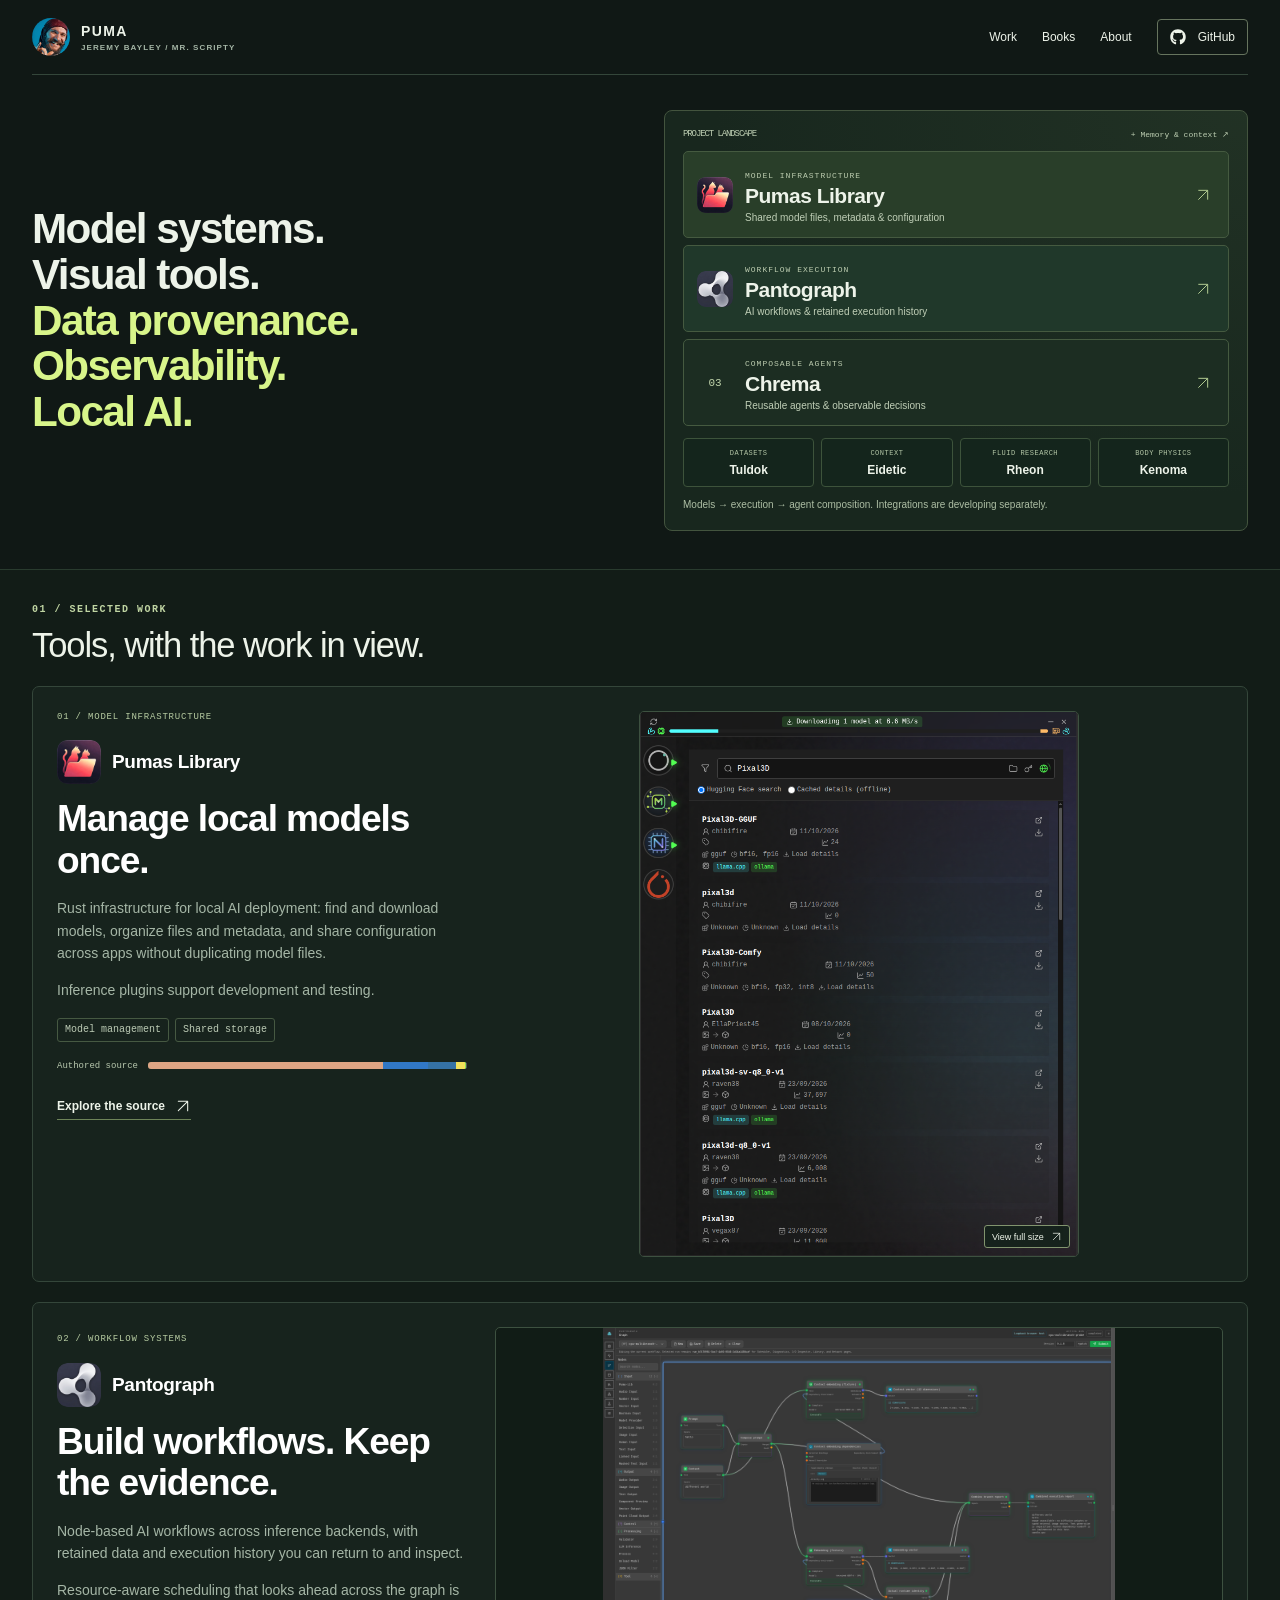
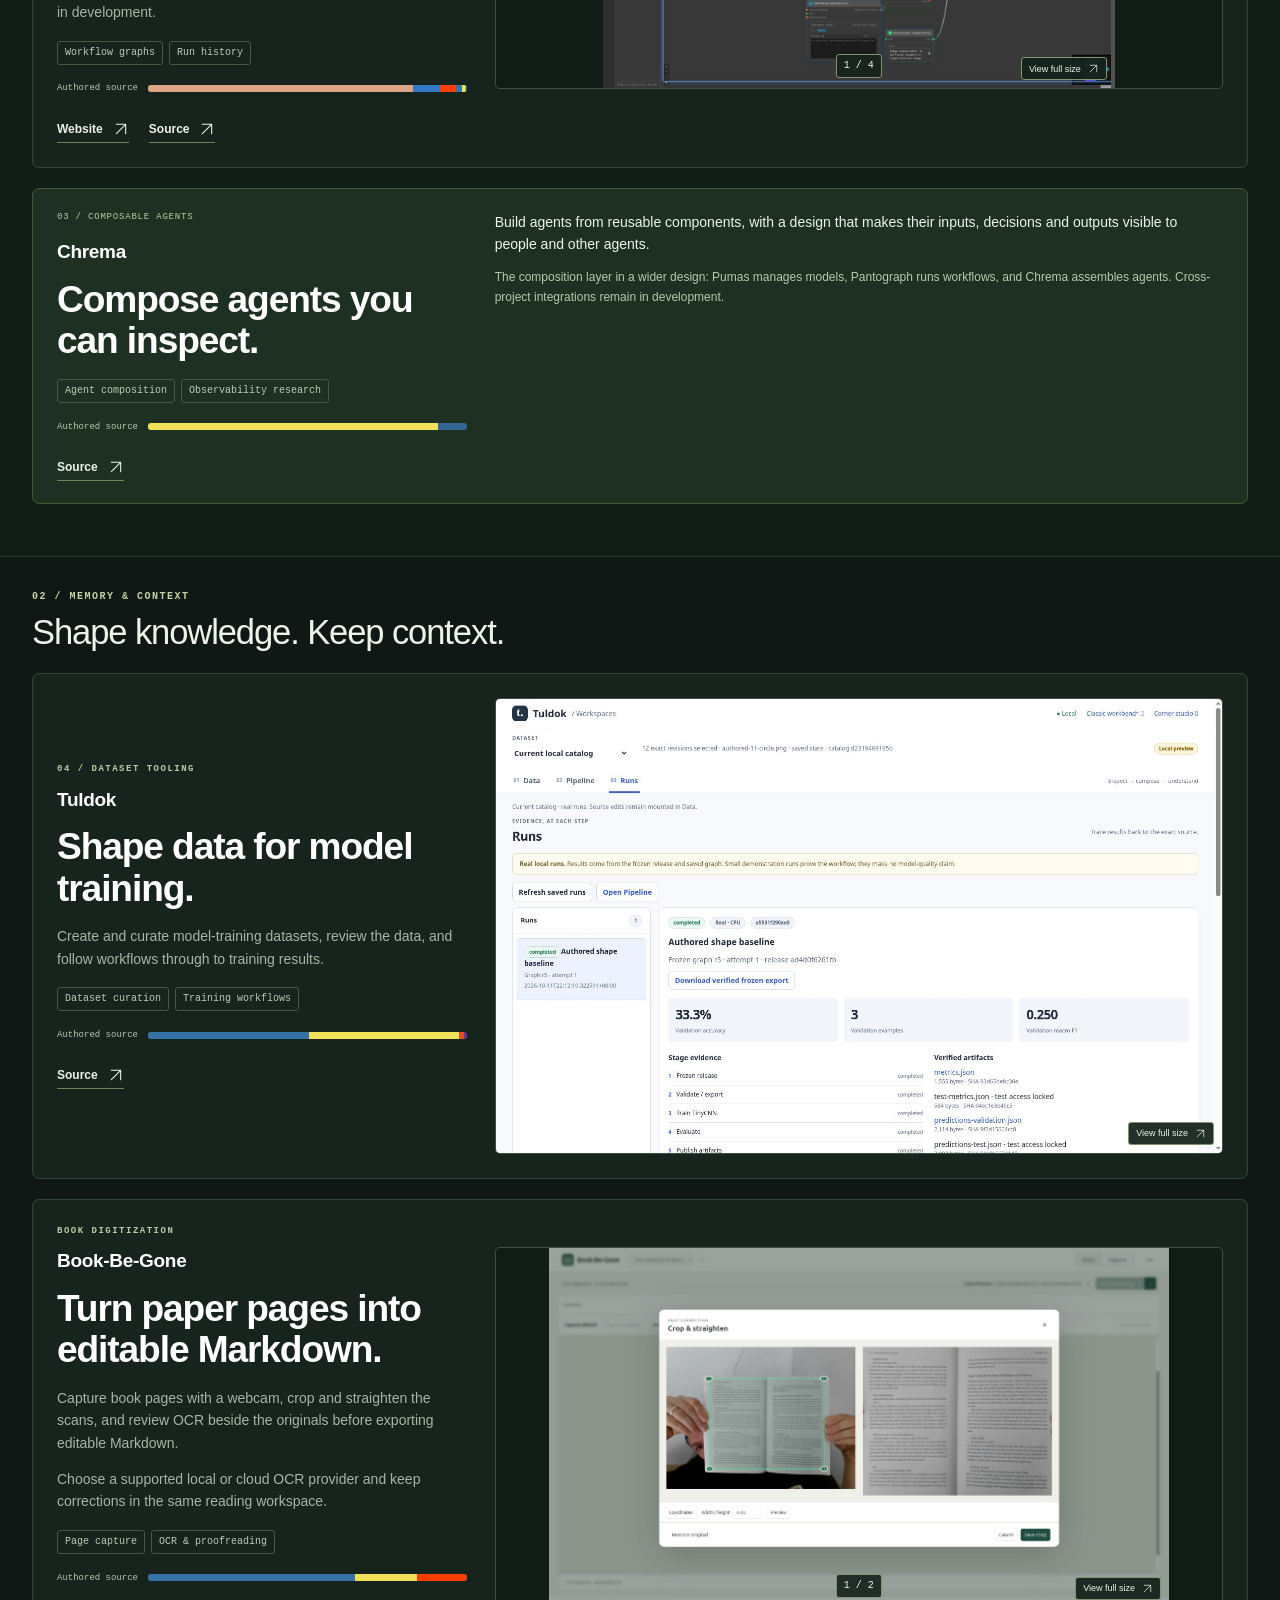
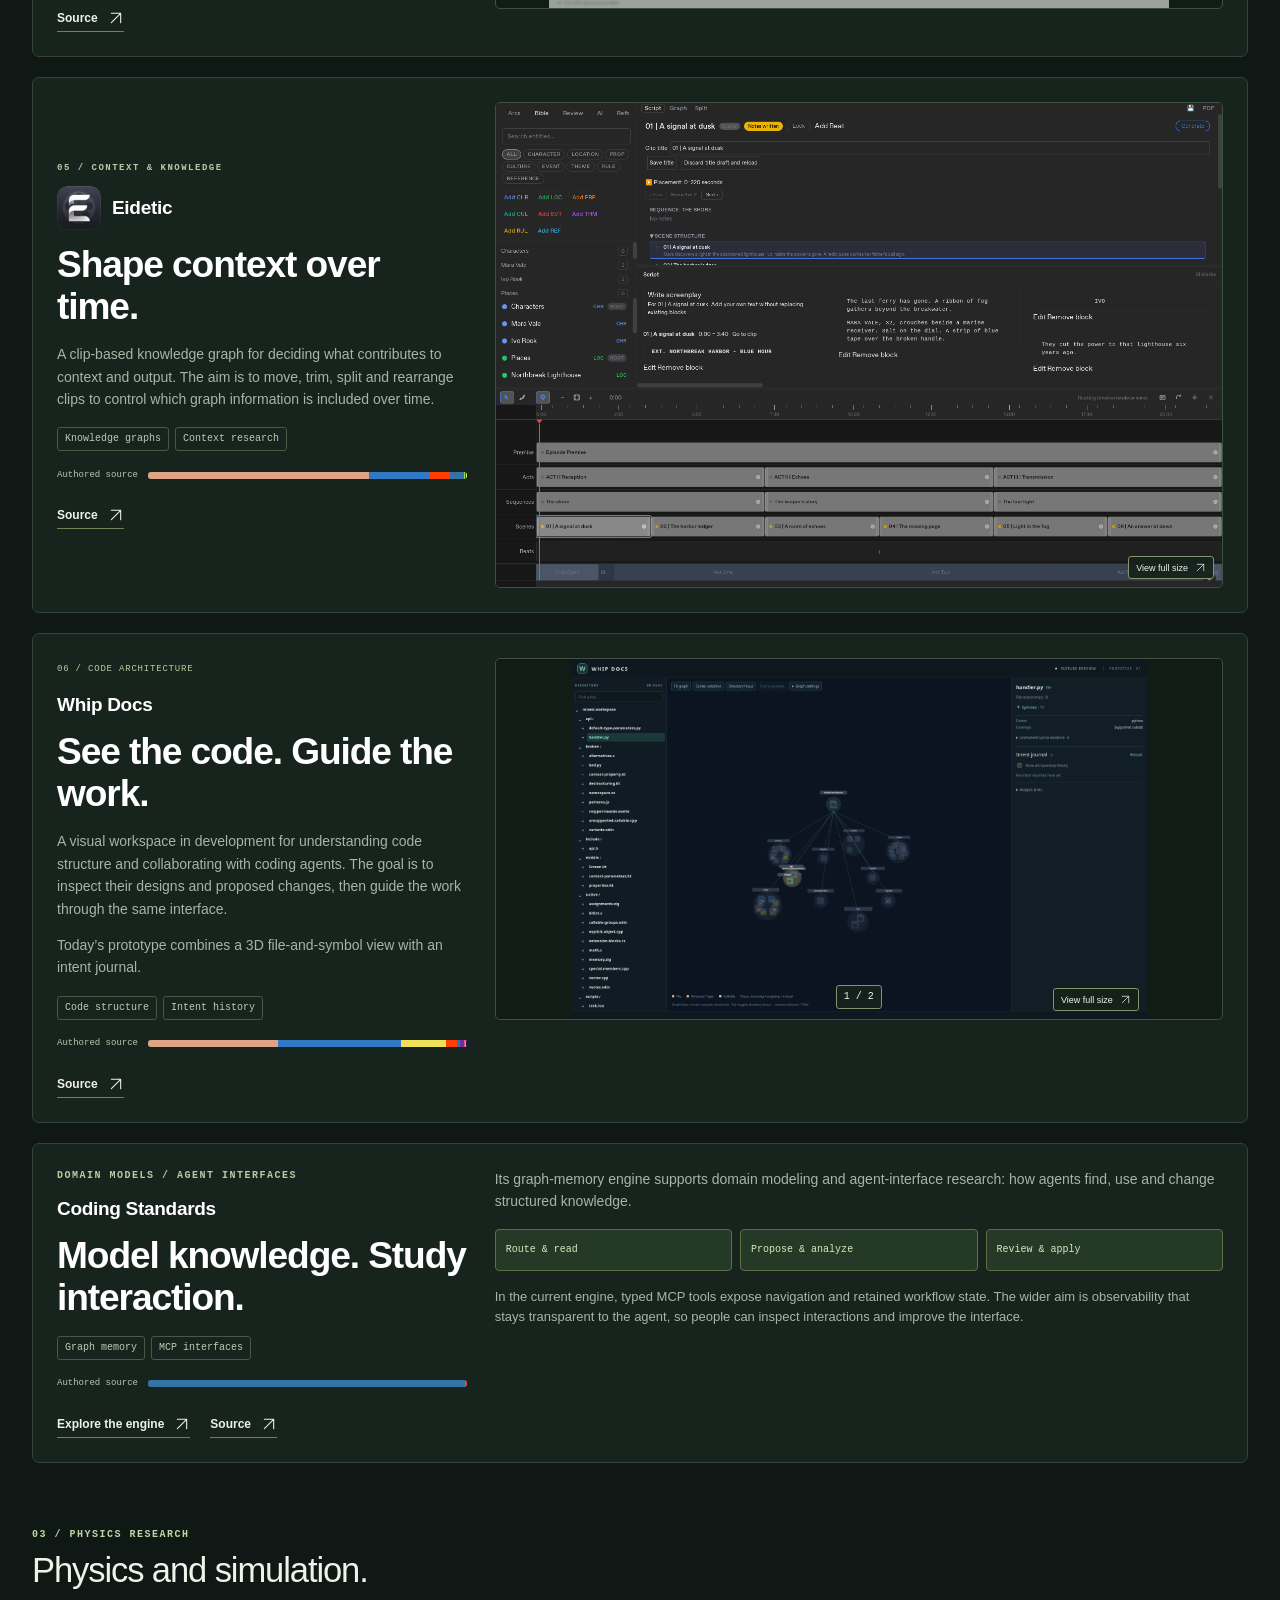
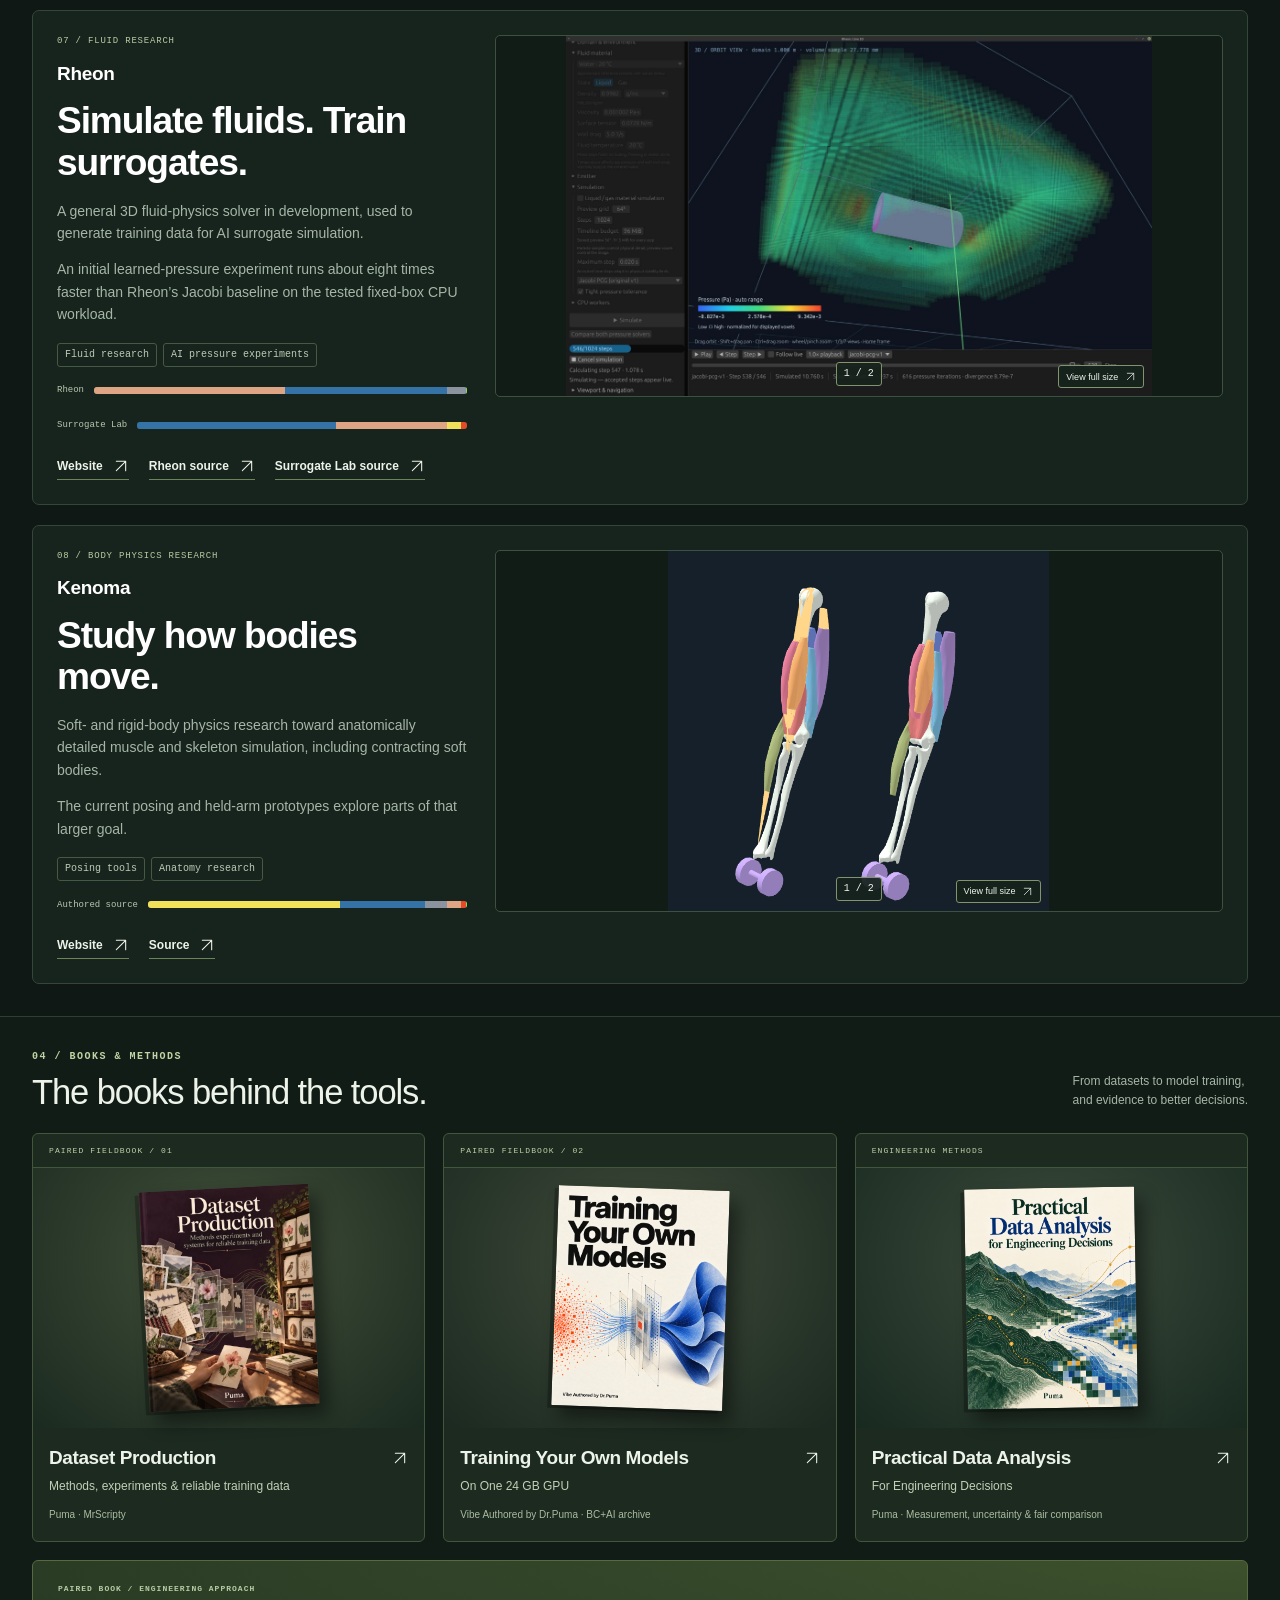
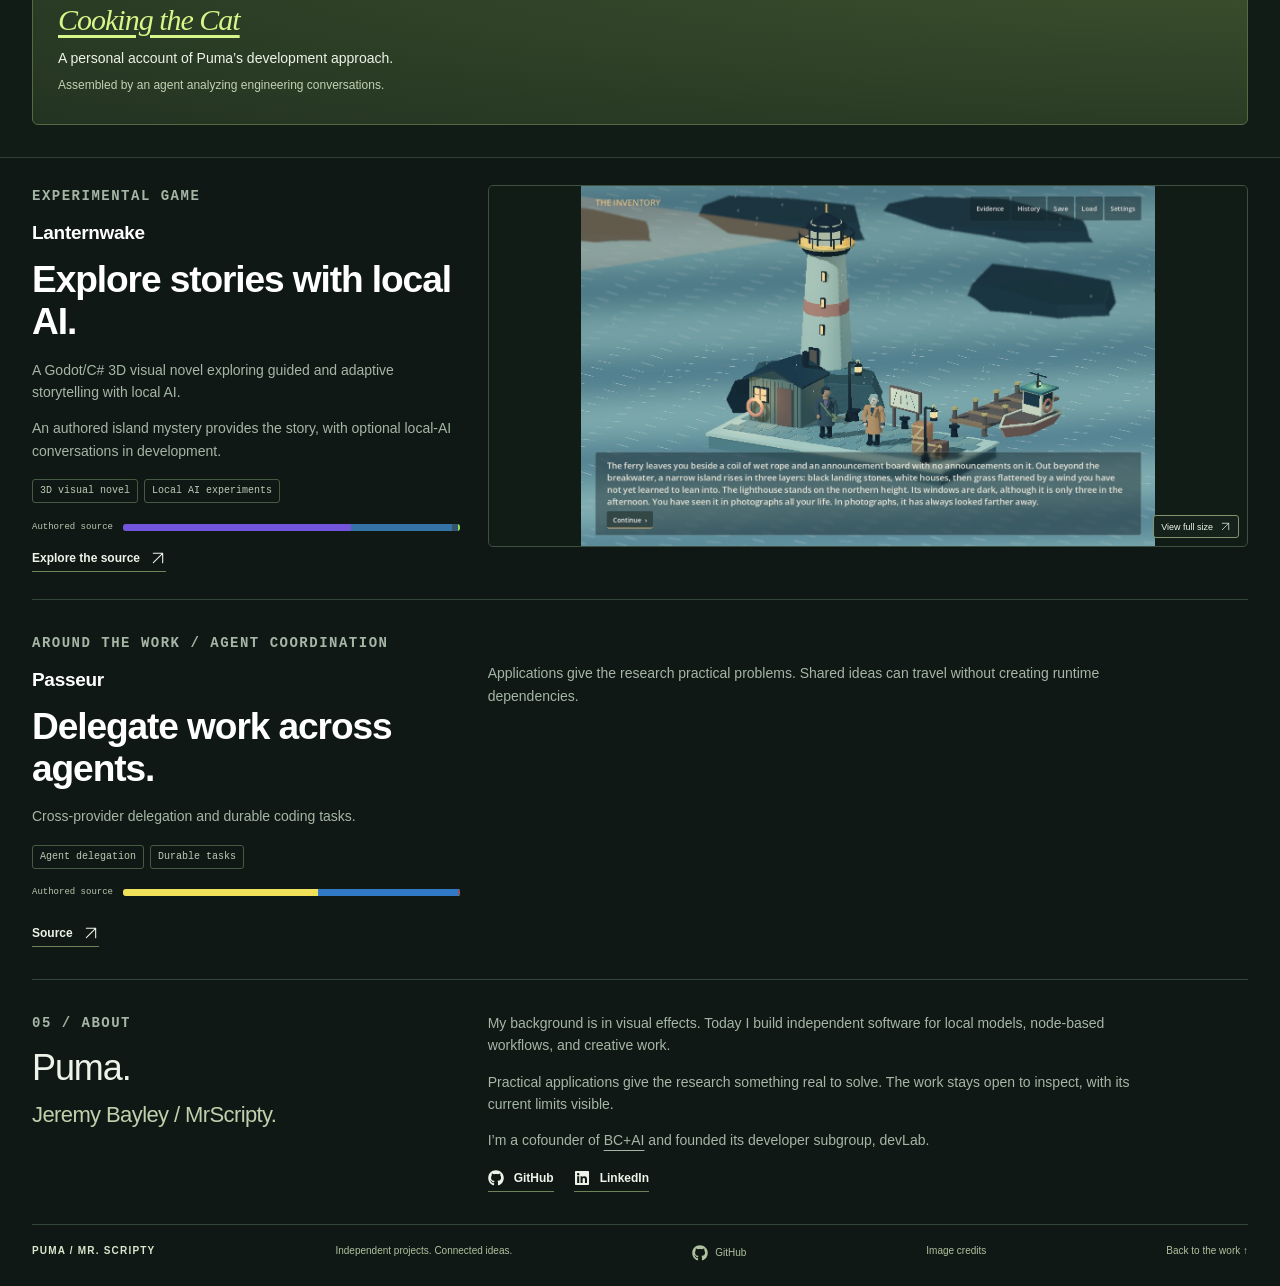
==== commit edd3f0d9: "Link existing Cooking the Cat portfolio entry to published book" ====
--- a/index.html
+++ b/index.html
@@ -15,7 +15,7 @@
 <section class="feature feature-whip" id="whip-docs"><div class="project-copy"><div class="project-kicker"><span>06 / CODE ARCHITECTURE</span></div><h3 class="project-title">Whip Docs</h3><p class="project-deck">See the code. Guide the work.</p><p>A visual workspace in development for understanding code structure and collaborating with coding agents. The goal is to inspect their designs and proposed changes, then guide the work through the same interface.</p><p>Today’s prototype combines a 3D file-and-symbol view with an intent journal.</p><div class="tags capability-tags"><span>Code structure</span><span>Intent history</span></div><div class="language-profile" data-repository="MrScripty/whip-docs" data-source-commit="c5a8417e4e13d18c6751de196cf667653863d5de"><button class="language-toggle" type="button" aria-label="whip-docs authored-source language composition, excluding generated and dependency files: Rust 40.7%, TypeScript 38.7%, JavaScript 14.2%, Svelte 3.3%, Python 1.1%, CSS 1.1%, C# 0.2%, C++ 0.2%, Kotlin 0.2%, Zig 0.1%, C &lt;0.1%, Odin &lt;0.1%, HTML &lt;0.1%, Lua &lt;0.1%, Go &lt;0.1%" aria-expanded="false" aria-controls="languages-whip-docs" title="whip-docs authored-source language composition, excluding generated and dependency files: Rust 40.7%, TypeScript 38.7%, JavaScript 14.2%, Svelte 3.3%, Python 1.1%, CSS 1.1%, C# 0.2%, C++ 0.2%, Kotlin 0.2%, Zig 0.1%, C &lt;0.1%, Odin &lt;0.1%, HTML &lt;0.1%, Lua &lt;0.1%, Go &lt;0.1%"><span class="language-label">Authored source</span><span class="language-bar" aria-hidden="true"><span style="width:40.7197369169%;background:#dea584" data-language="Rust"></span><span style="width:38.6716908737%;background:#3178c6" data-language="TypeScript"></span><span style="width:14.1908782947%;background:#f1e05a" data-language="JavaScript"></span><span style="width:3.2777173544%;background:#ff3e00" data-language="Svelte"></span><span style="width:1.1468617658%;background:#3572A5" data-language="Python"></span><span style="width:1.0839521887%;background:#663399" data-language="CSS"></span><span style="width:0.1906545347%;background:#7355dd" data-language="C#"></span><span style="width:0.1860692886%;background:#f34b7d" data-language="C++"></span><span style="width:0.1792831243%;background:#A97BFF" data-language="Kotlin"></span><span style="width:0.1159150226%;background:#ec915c" data-language="Zig"></span><span style="width:0.0947311854%;background:#555555" data-language="C"></span><span style="width:0.0872113817%;background:#60AFFE" data-language="Odin"></span><span style="width:0.0269612473%;background:#e34c26" data-language="HTML"></span><span style="width:0.0249437390%;background:#000080" data-language="Lua"></span><span style="width:0.0033930821%;background:#00ADD8" data-language="Go"></span></span></button><div class="language-key" id="languages-whip-docs" hidden><ul><li><span class="language-dot" style="background:#dea584"></span><span>Rust</span><b>40.7%</b></li><li><span class="language-dot" style="background:#3178c6"></span><span>TypeScript</span><b>38.7%</b></li><li><span class="language-dot" style="background:#f1e05a"></span><span>JavaScript</span><b>14.2%</b></li><li><span class="language-dot" style="background:#ff3e00"></span><span>Svelte</span><b>3.3%</b></li><li><span class="language-dot" style="background:#3572A5"></span><span>Python</span><b>1.1%</b></li><li><span class="language-dot" style="background:#663399"></span><span>CSS</span><b>1.1%</b></li><li><span class="language-dot" style="background:#7355dd"></span><span>C#</span><b>0.2%</b></li><li><span class="language-dot" style="background:#f34b7d"></span><span>C++</span><b>0.2%</b></li><li><span class="language-dot" style="background:#A97BFF"></span><span>Kotlin</span><b>0.2%</b></li><li><span class="language-dot" style="background:#ec915c"></span><span>Zig</span><b>0.1%</b></li><li><span class="language-dot" style="background:#555555"></span><span>C</span><b>&lt;0.1%</b></li><li><span class="language-dot" style="background:#60AFFE"></span><span>Odin</span><b>&lt;0.1%</b></li><li><span class="language-dot" style="background:#e34c26"></span><span>HTML</span><b>&lt;0.1%</b></li><li><span class="language-dot" style="background:#000080"></span><span>Lua</span><b>&lt;0.1%</b></li><li><span class="language-dot" style="background:#00ADD8"></span><span>Go</span><b>&lt;0.1%</b></li></ul><small>Authored source bytes · c5a8417<br>Generated and dependency files excluded.</small></div></div><div class="project-links"><a class="text-link" href="https://github.com/MrScripty/whip-docs">Source<svg class="icon" viewBox="0 0 24 24" fill="none" stroke="currentColor" stroke-width="1.6" stroke-linecap="round" stroke-linejoin="round" aria-hidden="true"><path d="M5 19 19 5M5 5h14v14"/></svg></a></div></div><div class="project-visual"><div class="capture-gallery" data-gallery="Whip Docs"><figure class="app-capture "><a class="capture-button" href="assets/whip-docs-file-graph.png?v=a27901eb2ef0" aria-label="Enlarge Whip Docs The 3D file graph"><img src="assets/whip-docs-file-graph.png?v=a27901eb2ef0" alt="Actual Whip Docs browser interface with the repository tree, original 3D file and directory graph, and compact file inspector. The Fixture Preview indicator is visible." width="1680" height="1050" loading="lazy" decoding="async"><span class="capture-zoom">View full size <svg class="icon" viewBox="0 0 24 24" fill="none" stroke="currentColor" stroke-width="1.6" stroke-linecap="round" stroke-linejoin="round" aria-hidden="true"><path d="M5 19 19 5M5 5h14v14"/></svg></span></a></figure><figure class="app-capture "><a class="capture-button" href="assets/whip-docs-expanded-symbols.png?v=34637384262d" aria-label="Enlarge Whip Docs Expand into symbols"><img src="assets/whip-docs-expanded-symbols.png?v=34637384262d" alt="Whip Docs browser capture with Python declarations expanded above their parent file in the same 3D scene. The selected Boxed class and its intent journal appear in the inspector." width="1680" height="1050" loading="lazy" decoding="async"><span class="capture-zoom">View full size <svg class="icon" viewBox="0 0 24 24" fill="none" stroke="currentColor" stroke-width="1.6" stroke-linecap="round" stroke-linejoin="round" aria-hidden="true"><path d="M5 19 19 5M5 5h14v14"/></svg></span></a></figure></div></div></section>
 <article class="standards-engine" id="standards"><div class="standards-intro"><p class="eyebrow">DOMAIN MODELS / AGENT INTERFACES</p><h3 class="project-title">Coding Standards</h3><p class="project-deck">Model knowledge. Study interaction.</p><div class="tags capability-tags"><span>Graph memory</span><span>MCP interfaces</span></div><div class="language-profile" data-repository="MrScripty/Coding-Standards" data-source-commit="188beda1fa477d21d576c233dd8c7f4c4c267d23"><button class="language-toggle" type="button" aria-label="Coding-Standards authored-source language composition, excluding generated and dependency files: Python 99.4%, HTML 0.6%, TypeScript &lt;0.1%" aria-expanded="false" aria-controls="languages-coding-standards" title="Coding-Standards authored-source language composition, excluding generated and dependency files: Python 99.4%, HTML 0.6%, TypeScript &lt;0.1%"><span class="language-label">Authored source</span><span class="language-bar" aria-hidden="true"><span style="width:99.3561499239%;background:#3572A5" data-language="Python"></span><span style="width:0.6419487101%;background:#e34c26" data-language="HTML"></span><span style="width:0.0019013660%;background:#3178c6" data-language="TypeScript"></span></span></button><div class="language-key" id="languages-coding-standards" hidden><ul><li><span class="language-dot" style="background:#3572A5"></span><span>Python</span><b>99.4%</b></li><li><span class="language-dot" style="background:#e34c26"></span><span>HTML</span><b>0.6%</b></li><li><span class="language-dot" style="background:#3178c6"></span><span>TypeScript</span><b>&lt;0.1%</b></li></ul><small>Authored source bytes · 188beda<br>Generated and dependency files excluded.</small></div></div><div class="project-links"><a class="text-link" href="https://github.com/MrScripty/Coding-Standards/blob/188beda1fa477d21d576c233dd8c7f4c4c267d23/tools/standards_engine/README.md">Explore the engine<svg class="icon" viewBox="0 0 24 24" fill="none" stroke="currentColor" stroke-width="1.6" stroke-linecap="round" stroke-linejoin="round" aria-hidden="true"><path d="M5 19 19 5M5 5h14v14"/></svg></a><a class="text-link" href="https://github.com/MrScripty/Coding-Standards">Source<svg class="icon" viewBox="0 0 24 24" fill="none" stroke="currentColor" stroke-width="1.6" stroke-linecap="round" stroke-linejoin="round" aria-hidden="true"><path d="M5 19 19 5M5 5h14v14"/></svg></a></div></div><div class="standards-content"><p>Its graph-memory engine supports domain modeling and agent-interface research: how agents find, use and change structured knowledge.</p><div class="engine-flow" aria-label="Standards workflow"><span>Route &amp; read</span><span>Propose &amp; analyze</span><span>Review &amp; apply</span></div><p class="subtle">In the current engine, typed MCP tools expose navigation and retained workflow state. The wider aim is observability that stays transparent to the agent, so people can inspect interactions and improve the interface.</p></div></article></section>
 <section class="research-section wrap" id="research"><div class="section-heading"><p class="eyebrow">03 / PHYSICS RESEARCH</p><h2>Physics and simulation.</h2></div><div class="research-grid"><article class="research-card" id="rheon"><div class="research-copy"><div class="project-kicker"><span>07 / FLUID RESEARCH</span></div><h3 class="project-title">Rheon</h3><p class="project-deck">Simulate fluids. Train surrogates.</p><p>A general 3D fluid-physics solver in development, used to generate training data for AI surrogate simulation.</p><p>An initial learned-pressure experiment runs about eight times faster than Rheon’s Jacobi baseline on the tested fixed-box CPU workload.</p><div class="tags capability-tags"><span>Fluid research</span><span>AI pressure experiments</span></div><div class="language-profile" data-repository="MrScripty/Rheon" data-source-commit="2209012bc5f902693d0f695ec1c2d854126af317"><button class="language-toggle" type="button" aria-label="Rheon authored-source language composition, excluding generated and dependency files: Rust 51.3%, Python 43.5%, Lean 4.9%, JavaScript 0.2%, TypeScript 0.1%, Shell &lt;0.1%" aria-expanded="false" aria-controls="languages-rheon" title="Rheon authored-source language composition, excluding generated and dependency files: Rust 51.3%, Python 43.5%, Lean 4.9%, JavaScript 0.2%, TypeScript 0.1%, Shell &lt;0.1%"><span class="language-label">Rheon</span><span class="language-bar" aria-hidden="true"><span style="width:51.3072643351%;background:#dea584" data-language="Rust"></span><span style="width:43.4955349101%;background:#3572A5" data-language="Python"></span><span style="width:4.9007462488%;background:#8b949e" data-language="Lean"></span><span style="width:0.1521585698%;background:#f1e05a" data-language="JavaScript"></span><span style="width:0.1036169591%;background:#3178c6" data-language="TypeScript"></span><span style="width:0.0406789772%;background:#89e051" data-language="Shell"></span></span></button><div class="language-key" id="languages-rheon" hidden><ul><li><span class="language-dot" style="background:#dea584"></span><span>Rust</span><b>51.3%</b></li><li><span class="language-dot" style="background:#3572A5"></span><span>Python</span><b>43.5%</b></li><li><span class="language-dot" style="background:#8b949e"></span><span>Lean</span><b>4.9%</b></li><li><span class="language-dot" style="background:#f1e05a"></span><span>JavaScript</span><b>0.2%</b></li><li><span class="language-dot" style="background:#3178c6"></span><span>TypeScript</span><b>0.1%</b></li><li><span class="language-dot" style="background:#89e051"></span><span>Shell</span><b>&lt;0.1%</b></li></ul><small>Authored source bytes · 2209012<br>Generated and dependency files excluded.</small></div></div><div class="language-profile" data-repository="MrScripty/rheon-surrogate-lab" data-source-commit="e8a90bfef6b2955c502008ccc62443e29dd9f2ec"><button class="language-toggle" type="button" aria-label="rheon-surrogate-lab authored-source language composition, excluding generated and dependency files: Python 60.3%, Rust 33.7%, JavaScript 4.4%, HTML 1.6%" aria-expanded="false" aria-controls="languages-rheon-surrogate-lab" title="rheon-surrogate-lab authored-source language composition, excluding generated and dependency files: Python 60.3%, Rust 33.7%, JavaScript 4.4%, HTML 1.6%"><span class="language-label">Surrogate Lab</span><span class="language-bar" aria-hidden="true"><span style="width:60.2652678088%;background:#3572A5" data-language="Python"></span><span style="width:33.7481467793%;background:#dea584" data-language="Rust"></span><span style="width:4.3906106284%;background:#f1e05a" data-language="JavaScript"></span><span style="width:1.5959747836%;background:#e34c26" data-language="HTML"></span></span></button><div class="language-key" id="languages-rheon-surrogate-lab" hidden><ul><li><span class="language-dot" style="background:#3572A5"></span><span>Python</span><b>60.3%</b></li><li><span class="language-dot" style="background:#dea584"></span><span>Rust</span><b>33.7%</b></li><li><span class="language-dot" style="background:#f1e05a"></span><span>JavaScript</span><b>4.4%</b></li><li><span class="language-dot" style="background:#e34c26"></span><span>HTML</span><b>1.6%</b></li></ul><small>Authored source bytes · e8a90bf<br>Generated and dependency files excluded.</small></div></div><div class="project-links"><a class="text-link" href="https://mrscripty.github.io/Rheon/">Website<svg class="icon" viewBox="0 0 24 24" fill="none" stroke="currentColor" stroke-width="1.6" stroke-linecap="round" stroke-linejoin="round" aria-hidden="true"><path d="M5 19 19 5M5 5h14v14"/></svg></a><a class="text-link" href="https://github.com/MrScripty/Rheon">Rheon source<svg class="icon" viewBox="0 0 24 24" fill="none" stroke="currentColor" stroke-width="1.6" stroke-linecap="round" stroke-linejoin="round" aria-hidden="true"><path d="M5 19 19 5M5 5h14v14"/></svg></a><a class="text-link" href="https://github.com/MrScripty/rheon-surrogate-lab">Surrogate Lab source<svg class="icon" viewBox="0 0 24 24" fill="none" stroke="currentColor" stroke-width="1.6" stroke-linecap="round" stroke-linejoin="round" aria-hidden="true"><path d="M5 19 19 5M5 5h14v14"/></svg></a></div></div><div class="research-visual"><div class="capture-gallery" data-gallery="Rheon"><figure class="app-capture"><a class="capture-button" href="assets/rheon.jpg?v=8666fc09c071" aria-label="Enlarge Rheon 3D interface"><img src="assets/rheon.jpg?v=8666fc09c071" alt="Rheon native 3D interface with a pressure-colored voxel view around a cylindrical object, material controls and timeline playback." width="2560" height="1571" loading="lazy" decoding="async"><span class="capture-zoom">View full size <svg class="icon" viewBox="0 0 24 24" fill="none" stroke="currentColor" stroke-width="1.6" stroke-linecap="round" stroke-linejoin="round" aria-hidden="true"><path d="M5 19 19 5M5 5h14v14"/></svg></span></a></figure><figure class="app-capture"><a class="capture-button" href="assets/Rheon_algo_to_AI.jpg?v=8d71c81835be" aria-label="Enlarge Rheon Surrogate Lab"><img src="assets/Rheon_algo_to_AI.jpg?v=8d71c81835be" alt="Rheon Surrogate Lab: orange Rheon CPU using Jacobi PCG beside blue-green learned pressure, with pressure-stage timings in milliseconds for a 32 by 32 by 32 cell sealed-box experiment." width="1551" height="1078" loading="lazy" decoding="async"><span class="capture-zoom">View full size <svg class="icon" viewBox="0 0 24 24" fill="none" stroke="currentColor" stroke-width="1.6" stroke-linecap="round" stroke-linejoin="round" aria-hidden="true"><path d="M5 19 19 5M5 5h14v14"/></svg></span></a></figure></div></div></article><article class="research-card" id="kenoma"><div class="research-copy"><div class="project-kicker"><span>08 / BODY PHYSICS RESEARCH</span></div><h3 class="project-title">Kenoma</h3><p class="project-deck">Study how bodies move.</p><p>Soft- and rigid-body physics research toward anatomically detailed muscle and skeleton simulation, including contracting soft bodies.</p><p>The current posing and held-arm prototypes explore parts of that larger goal.</p><div class="tags capability-tags"><span>Posing tools</span><span>Anatomy research</span></div><div class="language-profile" data-repository="MrScripty/Kenoma" data-source-commit="e2ea6acc5db44794ae8b49beb877f5a8bccea056"><button class="language-toggle" type="button" aria-label="Kenoma authored-source language composition, excluding generated and dependency files: JavaScript 60.3%, Python 26.7%, Lean 6.8%, Rust 4.3%, HTML 1.7%, CSS &lt;0.1%, Shell &lt;0.1%" aria-expanded="false" aria-controls="languages-kenoma" title="Kenoma authored-source language composition, excluding generated and dependency files: JavaScript 60.3%, Python 26.7%, Lean 6.8%, Rust 4.3%, HTML 1.7%, CSS &lt;0.1%, Shell &lt;0.1%"><span class="language-label">Authored source</span><span class="language-bar" aria-hidden="true"><span style="width:60.3042274758%;background:#f1e05a" data-language="JavaScript"></span><span style="width:26.7375349491%;background:#3572A5" data-language="Python"></span><span style="width:6.8251093519%;background:#8b949e" data-language="Lean"></span><span style="width:4.3228745322%;background:#dea584" data-language="Rust"></span><span style="width:1.6828673118%;background:#e34c26" data-language="HTML"></span><span style="width:0.0782435744%;background:#663399" data-language="CSS"></span><span style="width:0.0491428048%;background:#89e051" data-language="Shell"></span></span></button><div class="language-key" id="languages-kenoma" hidden><ul><li><span class="language-dot" style="background:#f1e05a"></span><span>JavaScript</span><b>60.3%</b></li><li><span class="language-dot" style="background:#3572A5"></span><span>Python</span><b>26.7%</b></li><li><span class="language-dot" style="background:#8b949e"></span><span>Lean</span><b>6.8%</b></li><li><span class="language-dot" style="background:#dea584"></span><span>Rust</span><b>4.3%</b></li><li><span class="language-dot" style="background:#e34c26"></span><span>HTML</span><b>1.7%</b></li><li><span class="language-dot" style="background:#663399"></span><span>CSS</span><b>&lt;0.1%</b></li><li><span class="language-dot" style="background:#89e051"></span><span>Shell</span><b>&lt;0.1%</b></li></ul><small>Authored source bytes · e2ea6ac<br>Generated and dependency files excluded.</small></div></div><div class="project-links"><a class="text-link" href="https://mrscripty.github.io/Kenoma/">Website<svg class="icon" viewBox="0 0 24 24" fill="none" stroke="currentColor" stroke-width="1.6" stroke-linecap="round" stroke-linejoin="round" aria-hidden="true"><path d="M5 19 19 5M5 5h14v14"/></svg></a><a class="text-link" href="https://github.com/MrScripty/Kenoma">Source<svg class="icon" viewBox="0 0 24 24" fill="none" stroke="currentColor" stroke-width="1.6" stroke-linecap="round" stroke-linejoin="round" aria-hidden="true"><path d="M5 19 19 5M5 5h14v14"/></svg></a></div></div><div class="research-visual"><div class="capture-gallery" data-gallery="Kenoma"><figure class="app-capture"><a class="capture-button" href="assets/kenoma-held-anatomy-scene.png?v=f5447eaa7a86" aria-label="Enlarge Kenoma anatomical arm prototype"><img src="assets/kenoma-held-anatomy-scene.png?v=f5447eaa7a86" alt="Kenoma native WebGL canvas showing a held right-arm reference assembly with three atlas bones, seven derived muscle volumes and gold tendon routes, beside the same-angle authored bone-weight comparison." width="700" height="661" loading="lazy" decoding="async"><span class="capture-zoom">View full size <svg class="icon" viewBox="0 0 24 24" fill="none" stroke="currentColor" stroke-width="1.6" stroke-linecap="round" stroke-linejoin="round" aria-hidden="true"><path d="M5 19 19 5M5 5h14v14"/></svg></span></a></figure><figure class="app-capture"><a class="capture-button" href="assets/kenoma-two-character-scene.png?v=4ae8f7458f54" aria-label="Enlarge Pose, move, explore"><img src="assets/kenoma-two-character-scene.png?v=4ae8f7458f54" alt="Pose, move, explore. Running Rust/WASM editor, with two characters and a live IK gizmo." width="1600" height="1000" loading="lazy" decoding="async"><span class="capture-zoom">View full size <svg class="icon" viewBox="0 0 24 24" fill="none" stroke="currentColor" stroke-width="1.6" stroke-linecap="round" stroke-linejoin="round" aria-hidden="true"><path d="M5 19 19 5M5 5h14v14"/></svg></span></a></figure></div></div></article></div></section>
-<section class="books-section" id="books"><div class="wrap"><div class="section-heading books-heading"><div><p class="eyebrow">04 / BOOKS &amp; METHODS</p><h2>The books behind the tools.</h2></div><p>From datasets to model training,<br>and evidence to better decisions.</p></div><div class="book-grid"><a class="book-card" href="https://github.com/MrScripty/dataset-production"><span class="book-series">PAIRED FIELDBOOK / 01</span><div class="book-art"><img src="assets/books/dataset-production.webp" width="500" height="646" alt="Dataset Production — original public book cover" loading="lazy" decoding="async"></div><div class="book-meta"><h3>Dataset Production<svg class="icon" viewBox="0 0 24 24" fill="none" stroke="currentColor" stroke-width="1.6" stroke-linecap="round" stroke-linejoin="round" aria-hidden="true"><path d="M5 19 19 5M5 5h14v14"/></svg></h3><p>Methods, experiments &amp; reliable training data</p><small>Puma · MrScripty</small></div></a><a class="book-card" href="https://github.com/bc-ai-ecosystem/training-your-own-models"><span class="book-series">PAIRED FIELDBOOK / 02</span><div class="book-art"><img src="assets/books/training-your-own-models.png" width="1104" height="1424" alt="Training Your Own Models — original public book cover" loading="lazy" decoding="async"></div><div class="book-meta"><h3>Training Your Own Models<svg class="icon" viewBox="0 0 24 24" fill="none" stroke="currentColor" stroke-width="1.6" stroke-linecap="round" stroke-linejoin="round" aria-hidden="true"><path d="M5 19 19 5M5 5h14v14"/></svg></h3><p>On One 24 GB GPU</p><small>Vibe Authored by Dr.Puma · BC+AI archive</small></div></a><a class="book-card" href="https://mrscripty.github.io/practical-data-analysis/"><span class="book-series">ENGINEERING METHODS</span><div class="book-art"><img src="assets/books/practical-data-analysis.png" width="1102" height="1427" alt="Practical Data Analysis — original public book cover" loading="lazy" decoding="async"></div><div class="book-meta"><h3>Practical Data Analysis<svg class="icon" viewBox="0 0 24 24" fill="none" stroke="currentColor" stroke-width="1.6" stroke-linecap="round" stroke-linejoin="round" aria-hidden="true"><path d="M5 19 19 5M5 5h14v14"/></svg></h3><p>For Engineering Decisions</p><small>Puma · Measurement, uncertainty &amp; fair comparison</small></div></a></div><aside class="paired-book"><p class="eyebrow">PAIRED BOOK / ENGINEERING APPROACH</p><h3>Cooking the Cat</h3><p>A personal account of Puma’s development approach.</p><p class="subtle">Assembled by an agent analyzing engineering conversations.</p></aside></div></section>
+<section class="books-section" id="books"><div class="wrap"><div class="section-heading books-heading"><div><p class="eyebrow">04 / BOOKS &amp; METHODS</p><h2>The books behind the tools.</h2></div><p>From datasets to model training,<br>and evidence to better decisions.</p></div><div class="book-grid"><a class="book-card" href="https://github.com/MrScripty/dataset-production"><span class="book-series">PAIRED FIELDBOOK / 01</span><div class="book-art"><img src="assets/books/dataset-production.webp" width="500" height="646" alt="Dataset Production — original public book cover" loading="lazy" decoding="async"></div><div class="book-meta"><h3>Dataset Production<svg class="icon" viewBox="0 0 24 24" fill="none" stroke="currentColor" stroke-width="1.6" stroke-linecap="round" stroke-linejoin="round" aria-hidden="true"><path d="M5 19 19 5M5 5h14v14"/></svg></h3><p>Methods, experiments &amp; reliable training data</p><small>Puma · MrScripty</small></div></a><a class="book-card" href="https://github.com/bc-ai-ecosystem/training-your-own-models"><span class="book-series">PAIRED FIELDBOOK / 02</span><div class="book-art"><img src="assets/books/training-your-own-models.png" width="1104" height="1424" alt="Training Your Own Models — original public book cover" loading="lazy" decoding="async"></div><div class="book-meta"><h3>Training Your Own Models<svg class="icon" viewBox="0 0 24 24" fill="none" stroke="currentColor" stroke-width="1.6" stroke-linecap="round" stroke-linejoin="round" aria-hidden="true"><path d="M5 19 19 5M5 5h14v14"/></svg></h3><p>On One 24 GB GPU</p><small>Vibe Authored by Dr.Puma · BC+AI archive</small></div></a><a class="book-card" href="https://mrscripty.github.io/practical-data-analysis/"><span class="book-series">ENGINEERING METHODS</span><div class="book-art"><img src="assets/books/practical-data-analysis.png" width="1102" height="1427" alt="Practical Data Analysis — original public book cover" loading="lazy" decoding="async"></div><div class="book-meta"><h3>Practical Data Analysis<svg class="icon" viewBox="0 0 24 24" fill="none" stroke="currentColor" stroke-width="1.6" stroke-linecap="round" stroke-linejoin="round" aria-hidden="true"><path d="M5 19 19 5M5 5h14v14"/></svg></h3><p>For Engineering Decisions</p><small>Puma · Measurement, uncertainty &amp; fair comparison</small></div></a></div><aside class="paired-book"><p class="eyebrow">PAIRED BOOK / ENGINEERING APPROACH</p><h3><a href="https://mrscripty.github.io/Cooking-The-Cat/">Cooking the Cat</a></h3><p>A personal account of Puma’s development approach.</p><p class="subtle">Assembled by an agent analyzing engineering conversations.</p></aside></div></section>
 <section class="lanternwake-row wrap" id="lanternwake"><div class="project-copy"><p class="eyebrow">EXPERIMENTAL GAME</p><h3 class="project-title">Lanternwake</h3><p class="project-deck">Explore stories with local AI.</p><p>A Godot/C# 3D visual novel exploring guided and adaptive storytelling with local AI.</p><p class="subtle">An authored island mystery provides the story, with optional local-AI conversations in development.</p><div class="tags capability-tags"><span>3D visual novel</span><span>Local AI experiments</span></div><div class="language-profile" data-repository="MrScripty/Lanternwake" data-source-commit="76b8428ee6bbe0c03d80b7df0520370df1a1b3a7"><button class="language-toggle" type="button" aria-label="Lanternwake authored-source language composition, excluding generated and dependency files: C# 67.7%, Python 29.9%, GDScript 1.9%, Shell 0.5%, GDShader &lt;0.1%" aria-expanded="false" aria-controls="languages-lanternwake" title="Lanternwake authored-source language composition, excluding generated and dependency files: C# 67.7%, Python 29.9%, GDScript 1.9%, Shell 0.5%, GDShader &lt;0.1%"><span class="language-label">Authored source</span><span class="language-bar" aria-hidden="true"><span style="width:67.6649806132%;background:#7355dd" data-language="C#"></span><span style="width:29.9385757688%;background:#3572A5" data-language="Python"></span><span style="width:1.9103819650%;background:#355570" data-language="GDScript"></span><span style="width:0.4534595039%;background:#89e051" data-language="Shell"></span><span style="width:0.0326021491%;background:#478CBF" data-language="GDShader"></span></span></button><div class="language-key" id="languages-lanternwake" hidden><ul><li><span class="language-dot" style="background:#7355dd"></span><span>C#</span><b>67.7%</b></li><li><span class="language-dot" style="background:#3572A5"></span><span>Python</span><b>29.9%</b></li><li><span class="language-dot" style="background:#355570"></span><span>GDScript</span><b>1.9%</b></li><li><span class="language-dot" style="background:#89e051"></span><span>Shell</span><b>0.5%</b></li><li><span class="language-dot" style="background:#478CBF"></span><span>GDShader</span><b>&lt;0.1%</b></li></ul><small>Authored source bytes · 76b8428<br>Generated and dependency files excluded.</small></div></div><a class="text-link" href="https://github.com/MrScripty/Lanternwake">Explore the source<svg class="icon" viewBox="0 0 24 24" fill="none" stroke="currentColor" stroke-width="1.6" stroke-linecap="round" stroke-linejoin="round" aria-hidden="true"><path d="M5 19 19 5M5 5h14v14"/></svg></a></div><div class="project-visual"><figure class="app-capture"><a class="capture-button" href="assets/Lanternwake_2026-10-07_13-43-35.jpg?v=ab4fe6f43ae1" aria-label="Enlarge Lanternwake harbour scene"><img src="assets/Lanternwake_2026-10-07_13-43-35.jpg?v=ab4fe6f43ae1" alt="Lanternwake’s Inventory scene: two characters beside a harbour lighthouse and ferry, with narrative text and Evidence, History, Save, Load and Settings controls." width="1275" height="799" loading="lazy" decoding="async"><span class="capture-zoom">View full size <svg class="icon" viewBox="0 0 24 24" fill="none" stroke="currentColor" stroke-width="1.6" stroke-linecap="round" stroke-linejoin="round" aria-hidden="true"><path d="M5 19 19 5M5 5h14v14"/></svg></span></a></figure></div></section>
 <section class="related-section wrap" id="passeur"><div class="project-copy"><p class="eyebrow">AROUND THE WORK / AGENT COORDINATION</p><h3 class="project-title">Passeur</h3><p class="project-deck">Delegate work across agents.</p><p>Cross-provider delegation and durable coding tasks.</p><div class="tags capability-tags"><span>Agent delegation</span><span>Durable tasks</span></div><div class="language-profile" data-repository="MrScripty/Passeur" data-source-commit="725c45cfc1fcd9fae0980bceebe051debdc11cb2"><button class="language-toggle" type="button" aria-label="Passeur authored-source language composition, excluding generated and dependency files: JavaScript 58.0%, TypeScript 41.4%, Shell 0.1%, Rust &lt;0.1%, Python &lt;0.1%, C++ &lt;0.1%, Kotlin &lt;0.1%, Zig &lt;0.1%, C &lt;0.1%, Odin &lt;0.1%, C# &lt;0.1%, Lua &lt;0.1%, Svelte &lt;0.1%, HTML &lt;0.1%" aria-expanded="false" aria-controls="languages-passeur" title="Passeur authored-source language composition, excluding generated and dependency files: JavaScript 58.0%, TypeScript 41.4%, Shell 0.1%, Rust &lt;0.1%, Python &lt;0.1%, C++ &lt;0.1%, Kotlin &lt;0.1%, Zig &lt;0.1%, C &lt;0.1%, Odin &lt;0.1%, C# &lt;0.1%, Lua &lt;0.1%, Svelte &lt;0.1%, HTML &lt;0.1%"><span class="language-label">Authored source</span><span class="language-bar" aria-hidden="true"><span style="width:58.0281756505%;background:#f1e05a" data-language="JavaScript"></span><span style="width:41.3989599260%;background:#3178c6" data-language="TypeScript"></span><span style="width:0.1178814764%;background:#89e051" data-language="Shell"></span><span style="width:0.0785188652%;background:#dea584" data-language="Rust"></span><span style="width:0.0618039426%;background:#3572A5" data-language="Python"></span><span style="width:0.0581583010%;background:#f34b7d" data-language="C++"></span><span style="width:0.0442463952%;background:#A97BFF" data-language="Kotlin"></span><span style="width:0.0428534849%;background:#ec915c" data-language="Zig"></span><span style="width:0.0365252014%;background:#555555" data-language="C"></span><span style="width:0.0363704336%;background:#60AFFE" data-language="Odin"></span><span style="width:0.0340145238%;background:#7355dd" data-language="C#"></span><span style="width:0.0317445960%;background:#000080" data-language="Lua"></span><span style="width:0.0205325285%;background:#ff3e00" data-language="Svelte"></span><span style="width:0.0102146750%;background:#e34c26" data-language="HTML"></span></span></button><div class="language-key" id="languages-passeur" hidden><ul><li><span class="language-dot" style="background:#f1e05a"></span><span>JavaScript</span><b>58.0%</b></li><li><span class="language-dot" style="background:#3178c6"></span><span>TypeScript</span><b>41.4%</b></li><li><span class="language-dot" style="background:#89e051"></span><span>Shell</span><b>0.1%</b></li><li><span class="language-dot" style="background:#dea584"></span><span>Rust</span><b>&lt;0.1%</b></li><li><span class="language-dot" style="background:#3572A5"></span><span>Python</span><b>&lt;0.1%</b></li><li><span class="language-dot" style="background:#f34b7d"></span><span>C++</span><b>&lt;0.1%</b></li><li><span class="language-dot" style="background:#A97BFF"></span><span>Kotlin</span><b>&lt;0.1%</b></li><li><span class="language-dot" style="background:#ec915c"></span><span>Zig</span><b>&lt;0.1%</b></li><li><span class="language-dot" style="background:#555555"></span><span>C</span><b>&lt;0.1%</b></li><li><span class="language-dot" style="background:#60AFFE"></span><span>Odin</span><b>&lt;0.1%</b></li><li><span class="language-dot" style="background:#7355dd"></span><span>C#</span><b>&lt;0.1%</b></li><li><span class="language-dot" style="background:#000080"></span><span>Lua</span><b>&lt;0.1%</b></li><li><span class="language-dot" style="background:#ff3e00"></span><span>Svelte</span><b>&lt;0.1%</b></li><li><span class="language-dot" style="background:#e34c26"></span><span>HTML</span><b>&lt;0.1%</b></li></ul><small>Authored source bytes · 725c45c<br>Generated and dependency files excluded.</small></div></div><div class="project-links"><a class="text-link" href="https://github.com/MrScripty/Passeur">Source<svg class="icon" viewBox="0 0 24 24" fill="none" stroke="currentColor" stroke-width="1.6" stroke-linecap="round" stroke-linejoin="round" aria-hidden="true"><path d="M5 19 19 5M5 5h14v14"/></svg></a></div></div><div class="passeur-context"><p>Applications give the research practical problems. Shared ideas can travel without creating runtime dependencies.</p></div></section>
 <section class="about-section wrap" id="about"><div><p class="eyebrow">05 / ABOUT</p><h2>Puma.<br><span>Jeremy Bayley / MrScripty.</span></h2></div><div><p>My background is in visual effects. Today I build independent software for local models, node-based workflows, and creative work.</p><p>Practical applications give the research something real to solve. The work stays open to inspect, with its current limits visible.</p><p>I’m a cofounder of <a href="https://bc-ai.ca/">BC+AI</a> and founded its developer subgroup, devLab.</p><div class="project-links"><a class="text-link" href="https://github.com/MrScripty"><svg class="icon brand-icon" viewBox="0 0 496 512" fill="currentColor" aria-hidden="true" focusable="false"><path d="M165.9 397.4c0 2-2.3 3.6-5.2 3.6-3.3.3-5.6-1.3-5.6-3.6 0-2 2.3-3.6 5.2-3.6 3-.3 5.6 1.3 5.6 3.6zm-31.1-4.5c-.7 2 1.3 4.3 4.3 4.9 2.6 1 5.6 0 6.2-2s-1.3-4.3-4.3-5.2c-2.6-.7-5.5.3-6.2 2.3zm44.2-1.7c-2.9.7-4.9 2.6-4.6 4.9.3 2 2.9 3.3 5.9 2.6 2.9-.7 4.9-2.6 4.6-4.6-.3-1.9-3-3.2-5.9-2.9zM244.8 8C106.1 8 0 113.3 0 252c0 110.9 69.8 205.8 169.5 239.2 12.8 2.3 17.3-5.6 17.3-12.1 0-6.2-.3-40.4-.3-61.4 0 0-70 15-84.7-29.8 0 0-11.4-29.1-27.8-36.6 0 0-22.9-15.7 1.6-15.4 0 0 24.9 2 38.6 25.8 21.9 38.6 58.6 27.5 72.9 20.9 2.3-16 8.8-27.1 16-33.7-55.9-6.2-112.3-14.3-112.3-110.5 0-27.5 7.6-41.3 23.6-58.9-2.6-6.5-11.1-33.3 2.6-67.9 20.9-6.5 69 27 69 27 20-5.6 41.5-8.5 62.8-8.5s42.8 2.9 62.8 8.5c0 0 48.1-33.6 69-27 13.7 34.7 5.2 61.4 2.6 67.9 16 17.7 25.8 31.5 25.8 58.9 0 96.5-58.9 104.2-114.8 110.5 9.2 7.9 17 22.9 17 46.4 0 33.7-.3 75.4-.3 83.6 0 6.5 4.6 14.4 17.3 12.1C428.2 457.8 496 362.9 496 252 496 113.3 383.5 8 244.8 8zM97.2 352.9c-1.3 1-1 3.3.7 5.2 1.6 1.6 3.9 2.3 5.2 1 1.3-1 1-3.3-.7-5.2-1.6-1.6-3.9-2.3-5.2-1zm-10.8-8.1c-.7 1.3.3 2.9 2.3 3.9 1.6 1 3.6.7 4.3-.7.7-1.3-.3-2.9-2.3-3.9-2-.6-3.6-.3-4.3.7zm32.4 35.6c-1.6 1.3-1 4.3 1.3 6.2 2.3 2.3 5.2 2.6 6.5 1 1.3-1.3.7-4.3-1.3-6.2-2.2-2.3-5.2-2.6-6.5-1zm-11.4-14.7c-1.6 1-1.6 3.6 0 5.9 1.6 2.3 4.3 3.3 5.6 2.3 1.6-1.3 1.6-3.9 0-6.2-1.4-2.3-4-3.3-5.6-2z"/></svg>GitHub</a><a class="text-link" href="https://www.linkedin.com/in/jeremybayley"><svg class="icon brand-icon" viewBox="0 0 448 512" fill="currentColor" aria-hidden="true" focusable="false"><path d="M416 32H31.9C14.3 32 0 46.5 0 64.3v383.4C0 465.5 14.3 480 31.9 480H416c17.6 0 32-14.5 32-32.3V64.3c0-17.8-14.4-32.3-32-32.3zM135.4 416H69V202.2h66.5V416zm-33.2-243c-21.3 0-38.5-17.3-38.5-38.5S80.9 96 102.2 96c21.2 0 38.5 17.3 38.5 38.5 0 21.3-17.2 38.5-38.5 38.5zm282.1 243h-66.4V312c0-24.8-.5-56.7-34.5-56.7-34.6 0-39.9 27-39.9 54.9V416h-66.4V202.2h63.7v29.2h.9c8.9-16.8 30.6-34.5 62.9-34.5 67.2 0 79.7 44.3 79.7 101.9V416z"/></svg>LinkedIn</a></div></div></section>
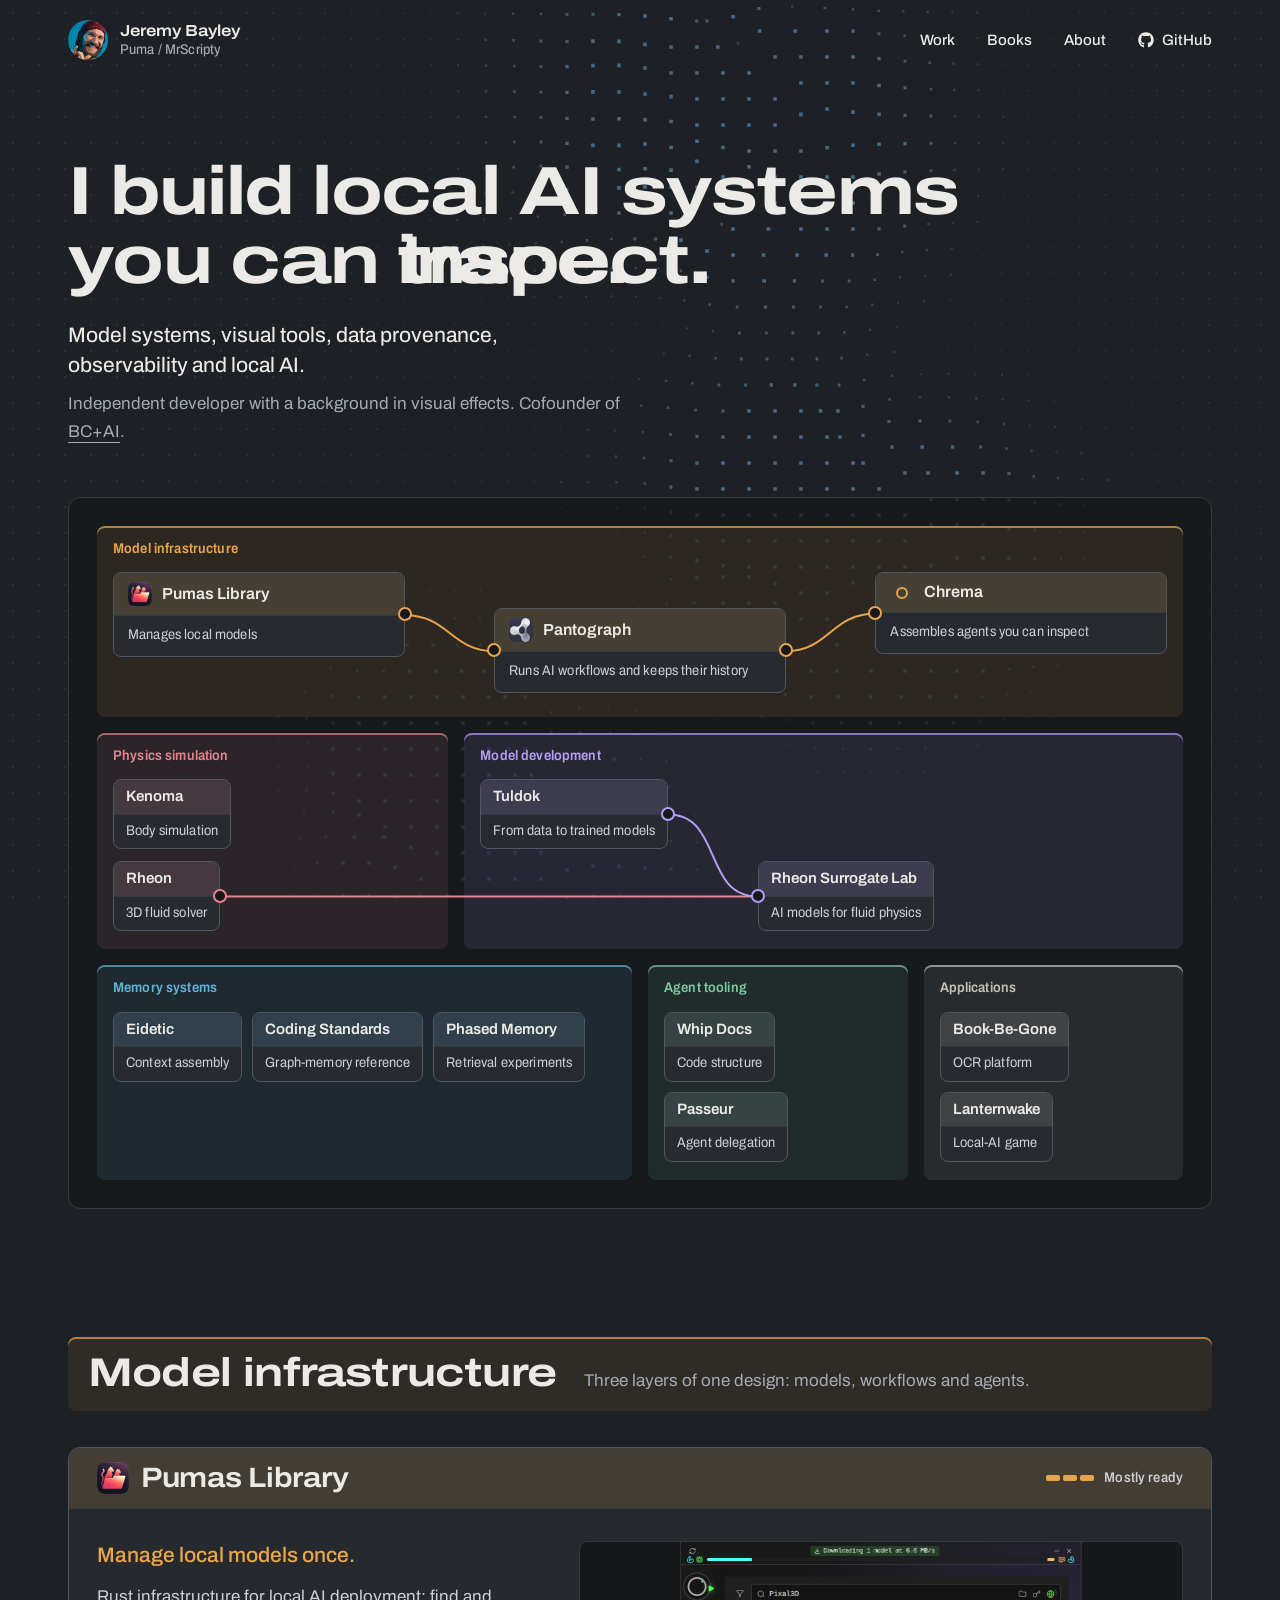
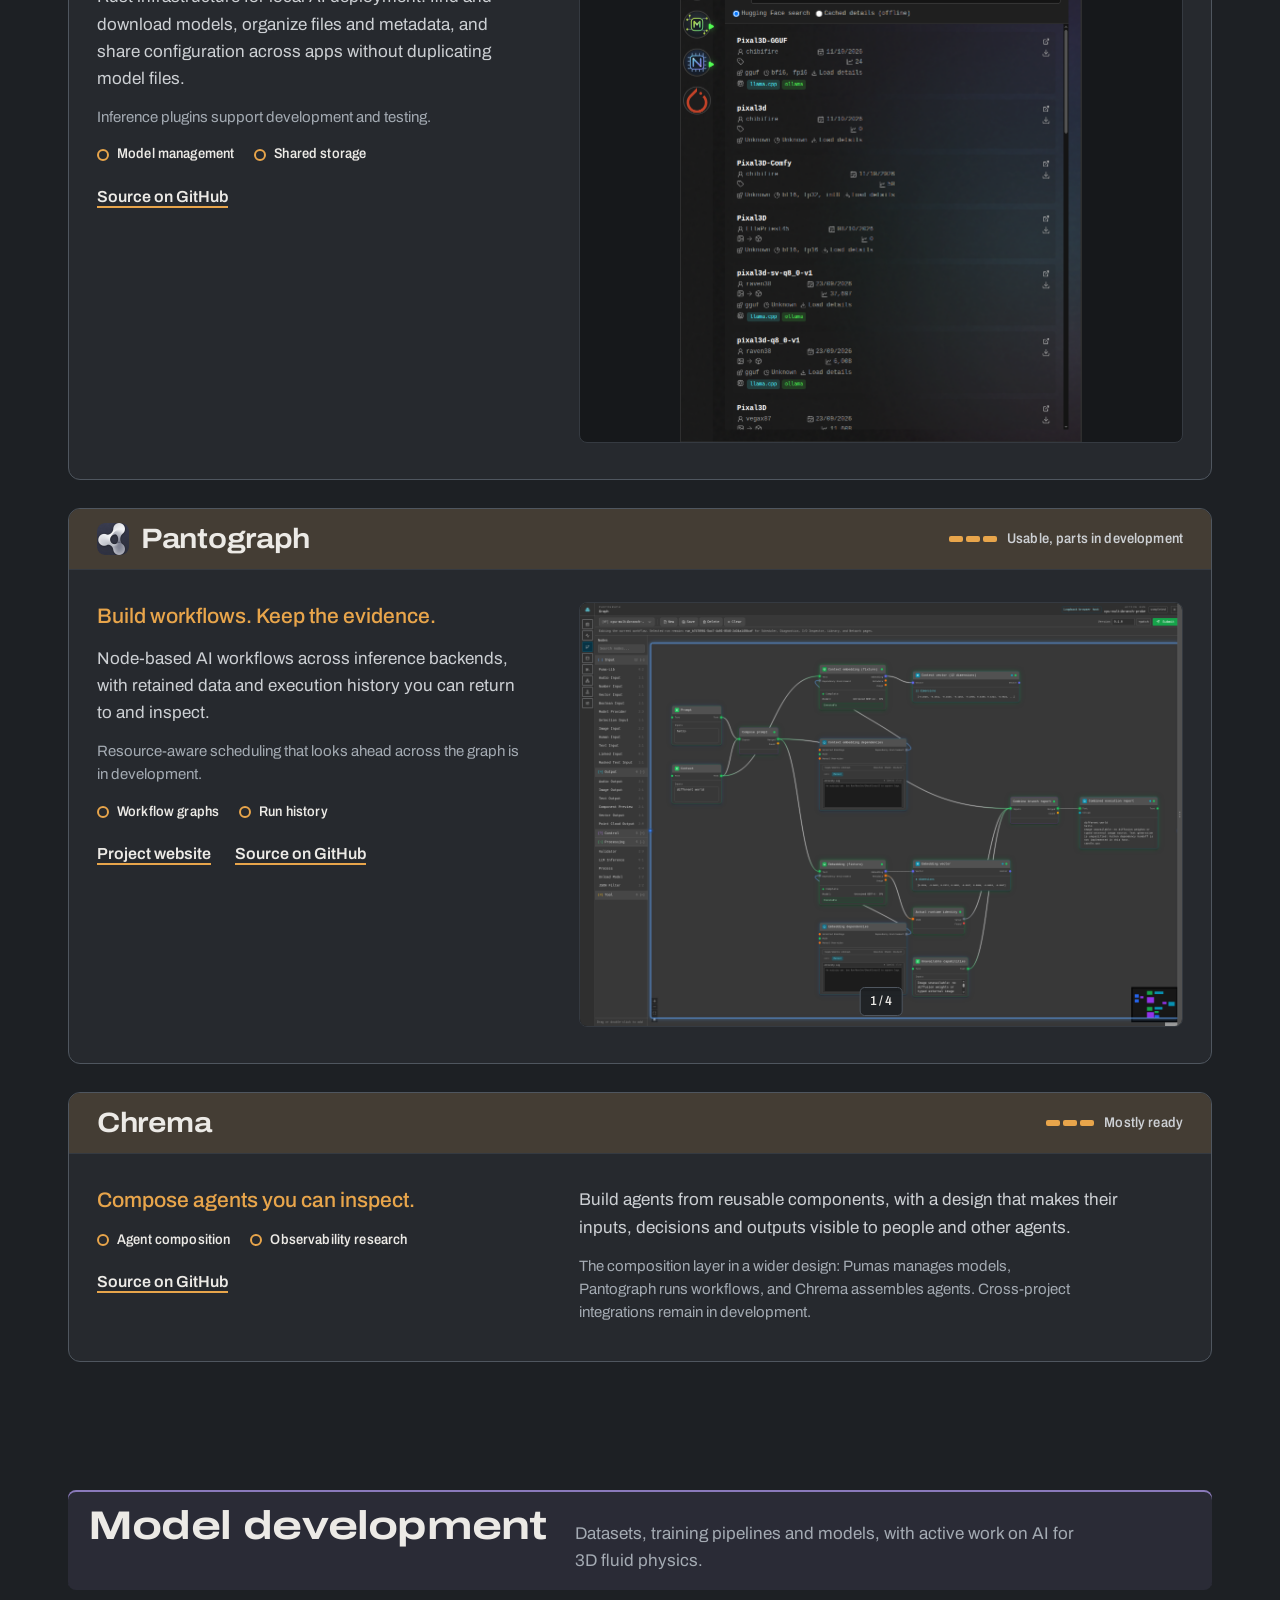
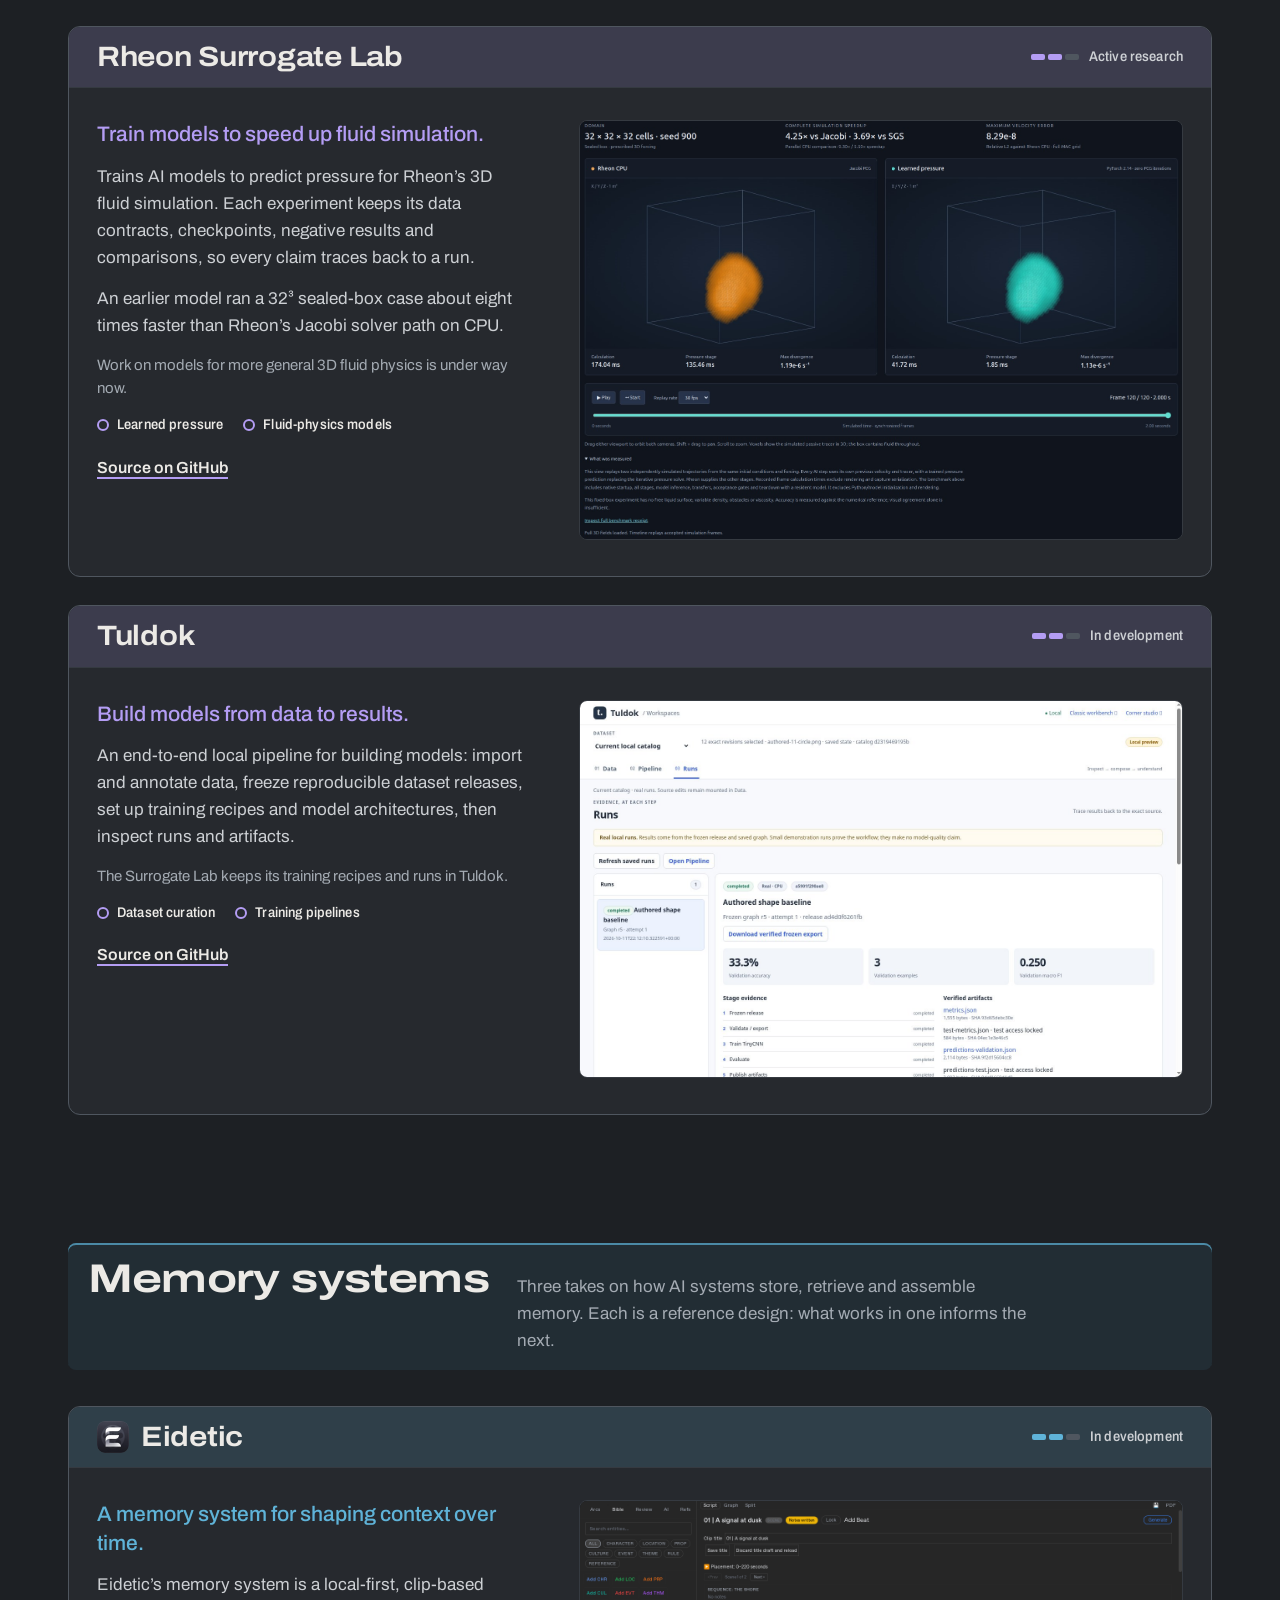
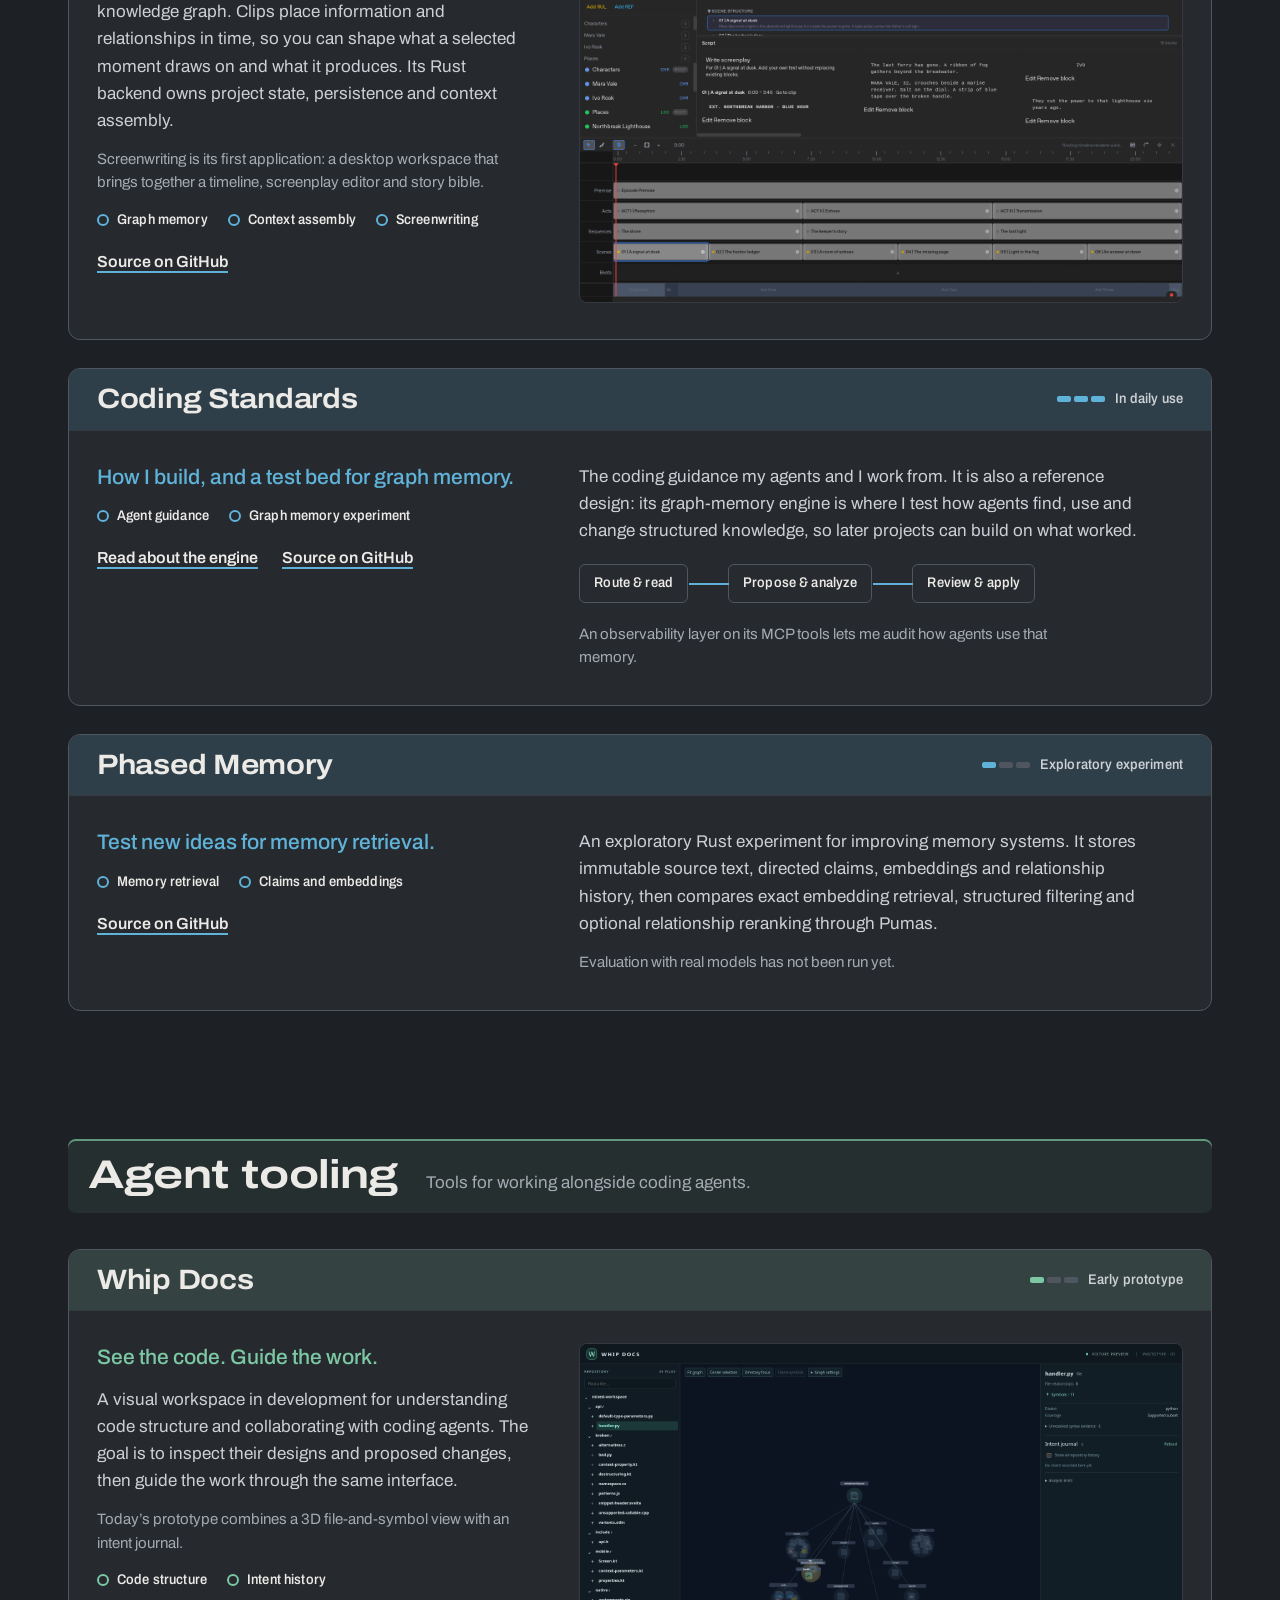
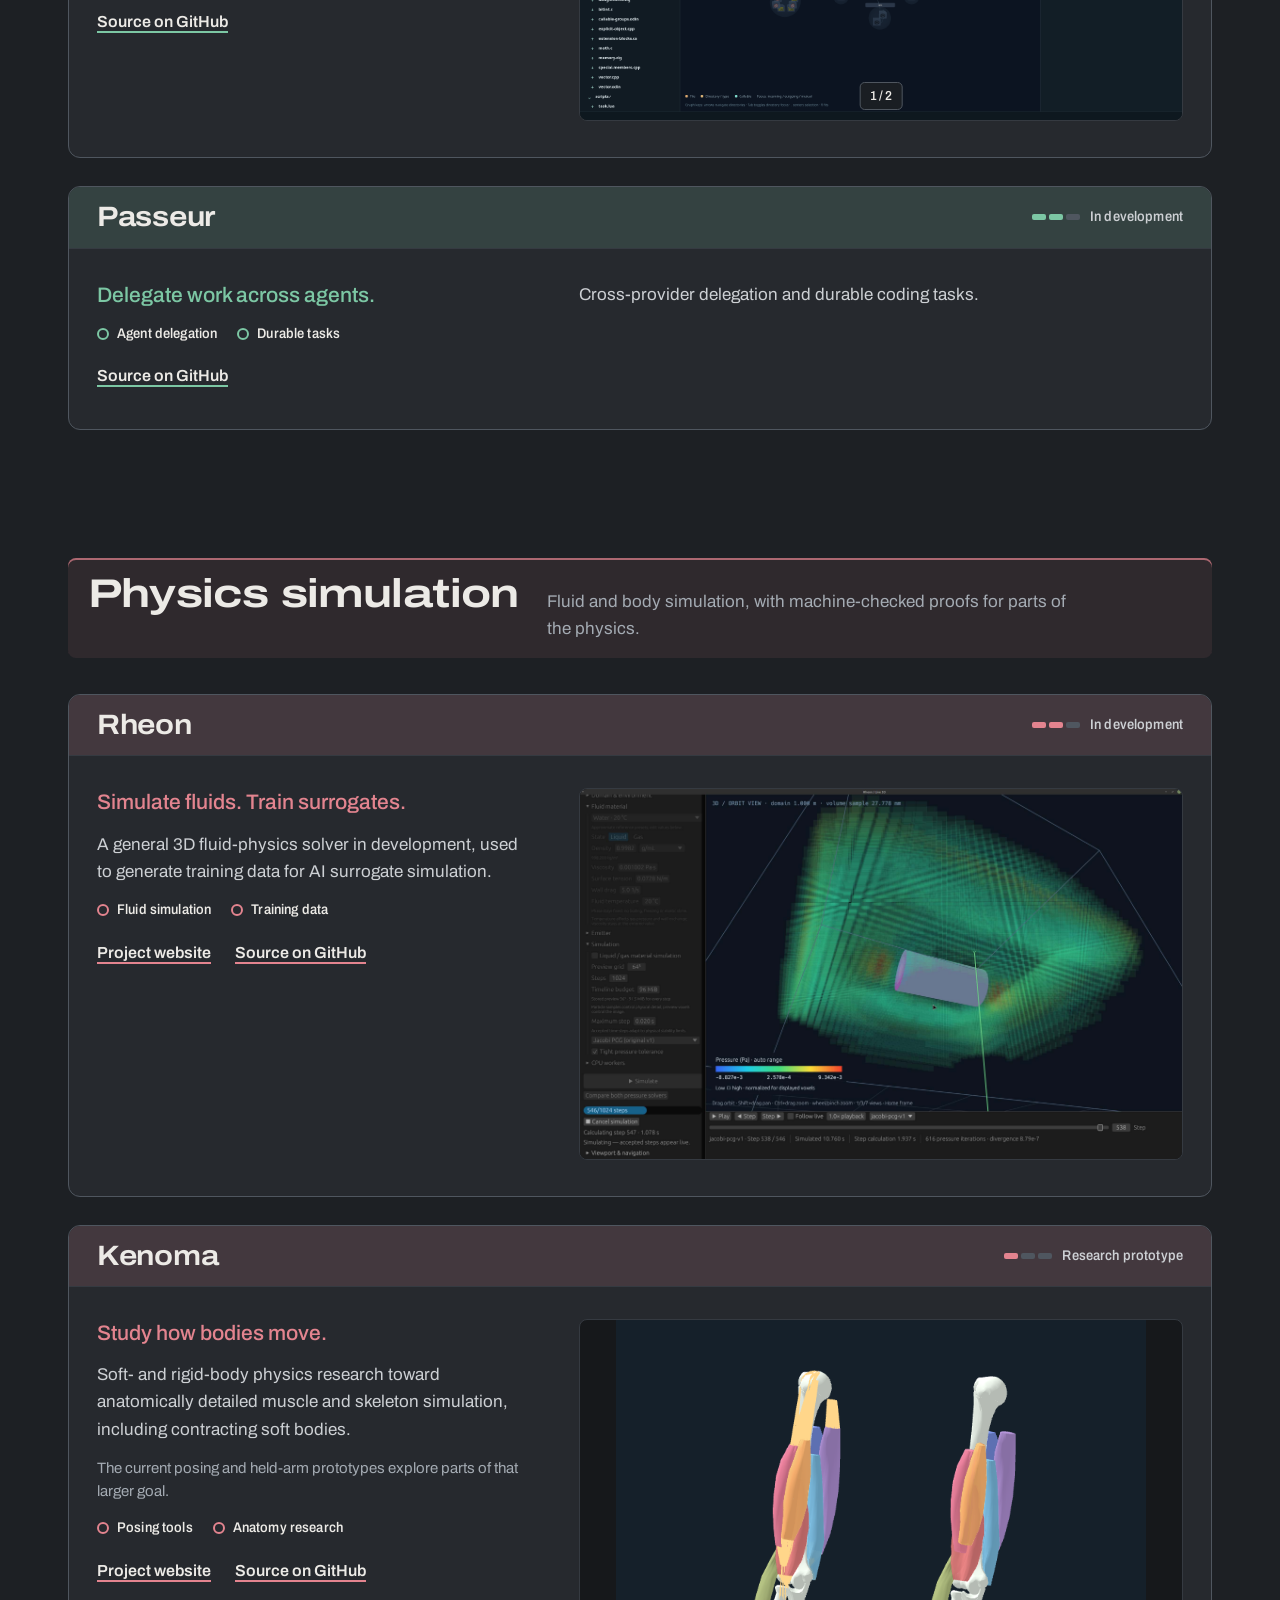
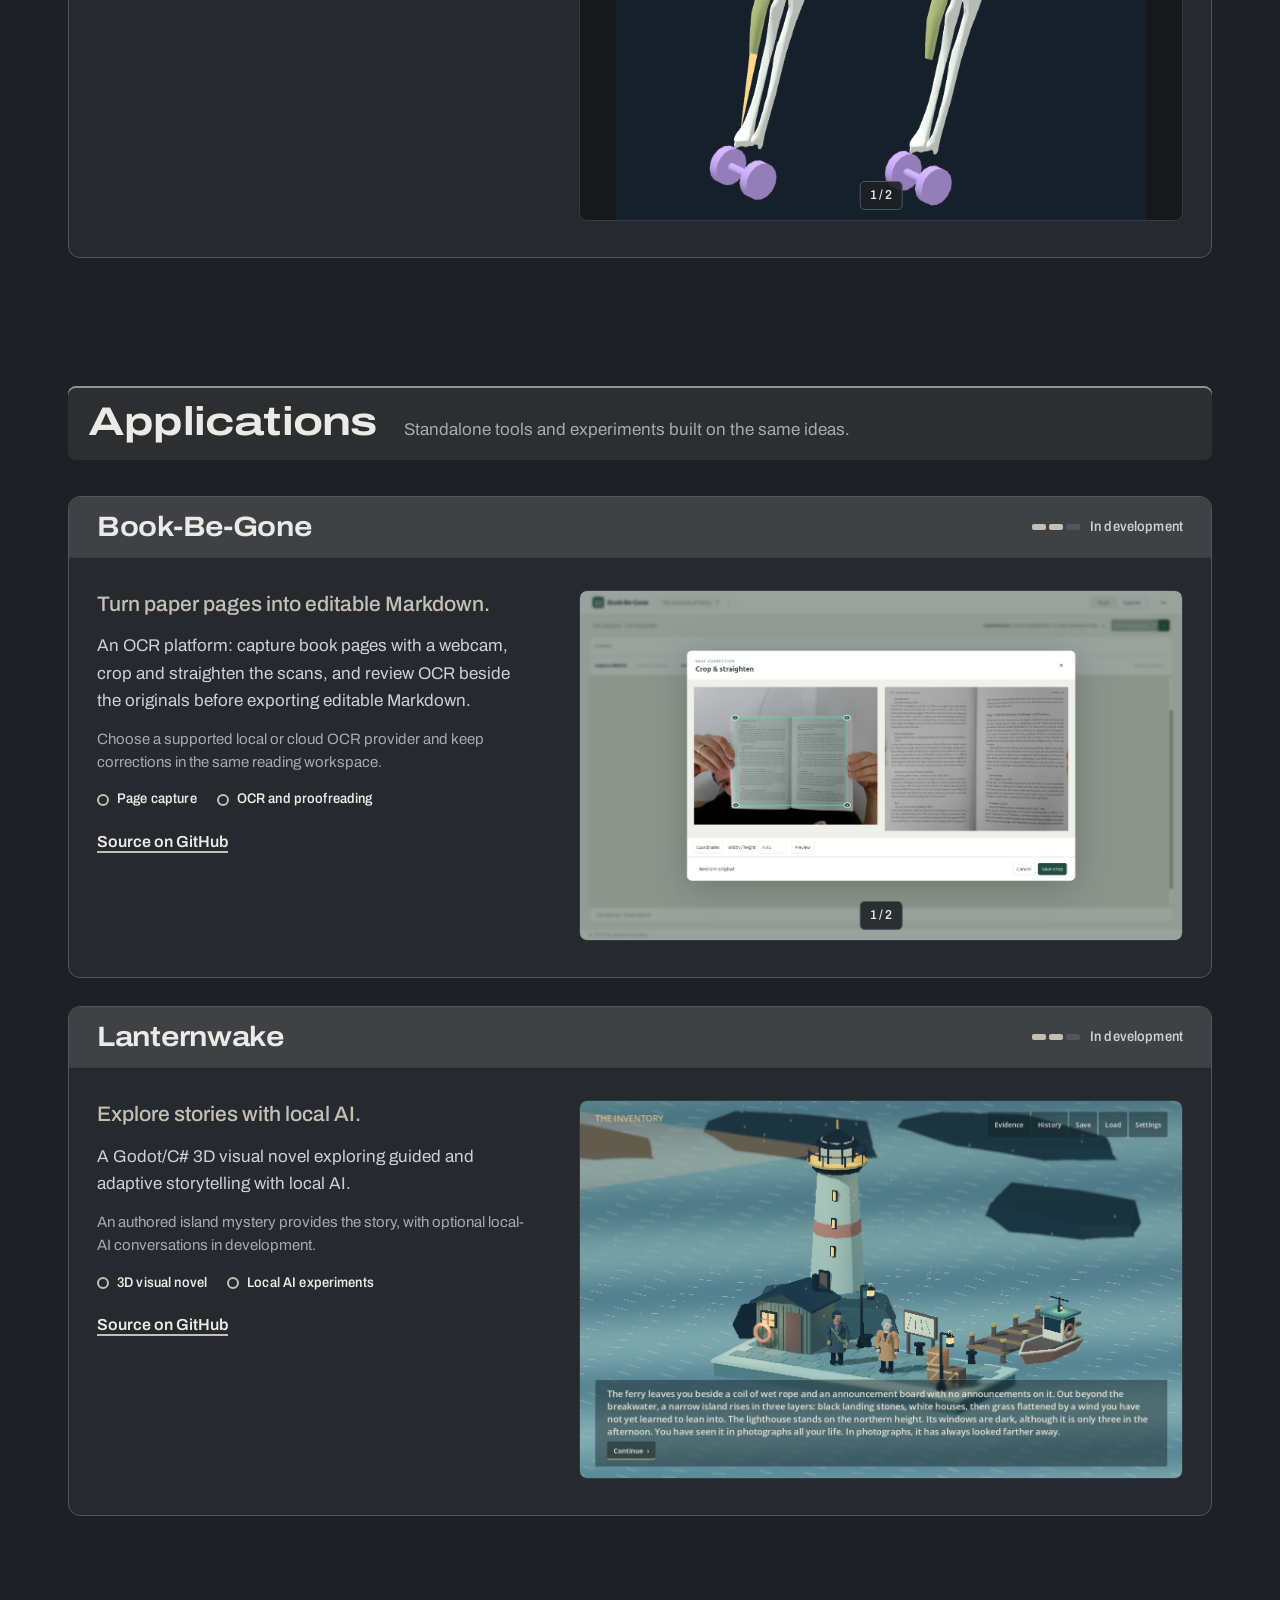
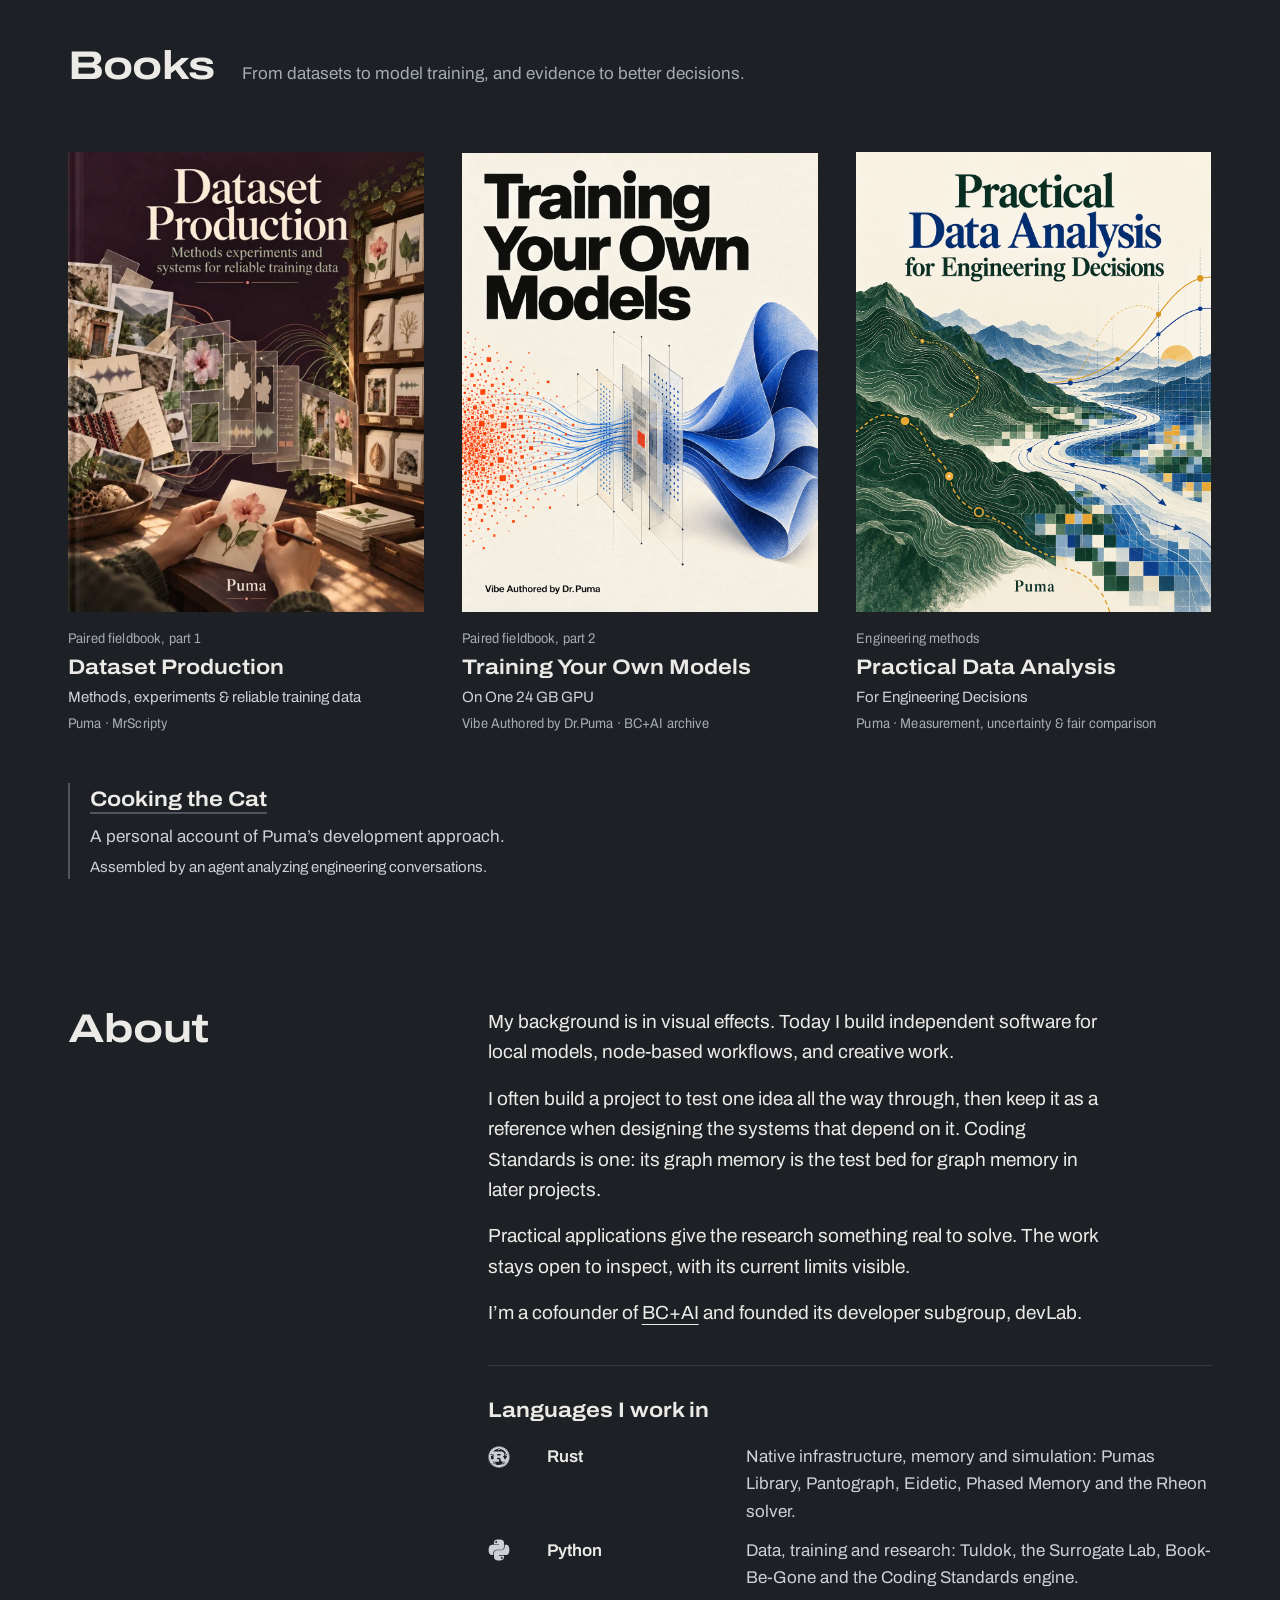
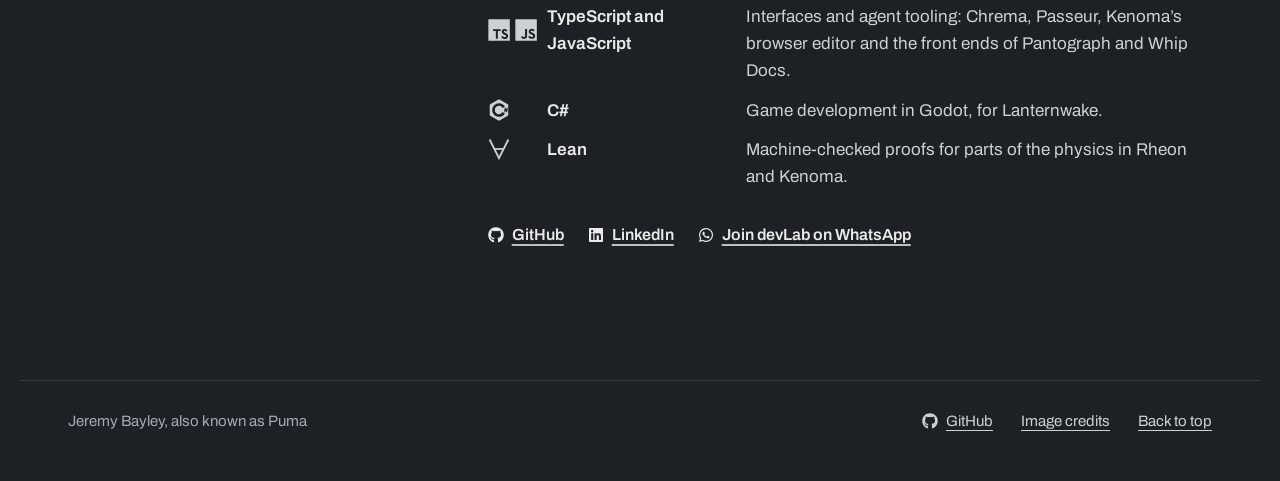
==== commit 76ea2278: "Publish node-canvas portfolio redesign from f99cc66 Runtime files copied byte-for-byte from source c" ====
--- a/index.html
+++ b/index.html
@@ -1,24 +1,366 @@
 <!doctype html>
-<html lang="en"><head><meta charset="utf-8"><meta name="viewport" content="width=device-width,initial-scale=1"><meta name="color-scheme" content="dark"><meta name="theme-color" content="#101815"><meta name="description" content="Puma / Jeremy Bayley: independent software, creative tools and practical research."><title>Puma · Jeremy Bayley — Systems, tools &amp; research</title><link rel="icon" href="assets/favicon.svg" type="image/svg+xml"><link rel="stylesheet" href="styles.309e3377b081.css"><script src="script.9ce4ad0e82d9.js" defer></script></head>
-<body><a class="skip-link" href="#main">Skip to content</a>
-<header class="site-header"><a class="wordmark" href="#top" aria-label="Puma, back to top"><img class="profile-photo" src="puma.jpg?v=661bb77b05d5" alt="Puma’s profile photo" width="1176" height="1174" decoding="async"><span>PUMA<small>JEREMY BAYLEY / MR. SCRIPTY</small></span></a><nav aria-label="Main navigation"><a href="#work">Work</a><a href="#books">Books</a><a href="#about">About</a><a class="nav-github" href="https://github.com/MrScripty"><svg class="icon brand-icon" viewBox="0 0 496 512" fill="currentColor" aria-hidden="true" focusable="false"><path d="M165.9 397.4c0 2-2.3 3.6-5.2 3.6-3.3.3-5.6-1.3-5.6-3.6 0-2 2.3-3.6 5.2-3.6 3-.3 5.6 1.3 5.6 3.6zm-31.1-4.5c-.7 2 1.3 4.3 4.3 4.9 2.6 1 5.6 0 6.2-2s-1.3-4.3-4.3-5.2c-2.6-.7-5.5.3-6.2 2.3zm44.2-1.7c-2.9.7-4.9 2.6-4.6 4.9.3 2 2.9 3.3 5.9 2.6 2.9-.7 4.9-2.6 4.6-4.6-.3-1.9-3-3.2-5.9-2.9zM244.8 8C106.1 8 0 113.3 0 252c0 110.9 69.8 205.8 169.5 239.2 12.8 2.3 17.3-5.6 17.3-12.1 0-6.2-.3-40.4-.3-61.4 0 0-70 15-84.7-29.8 0 0-11.4-29.1-27.8-36.6 0 0-22.9-15.7 1.6-15.4 0 0 24.9 2 38.6 25.8 21.9 38.6 58.6 27.5 72.9 20.9 2.3-16 8.8-27.1 16-33.7-55.9-6.2-112.3-14.3-112.3-110.5 0-27.5 7.6-41.3 23.6-58.9-2.6-6.5-11.1-33.3 2.6-67.9 20.9-6.5 69 27 69 27 20-5.6 41.5-8.5 62.8-8.5s42.8 2.9 62.8 8.5c0 0 48.1-33.6 69-27 13.7 34.7 5.2 61.4 2.6 67.9 16 17.7 25.8 31.5 25.8 58.9 0 96.5-58.9 104.2-114.8 110.5 9.2 7.9 17 22.9 17 46.4 0 33.7-.3 75.4-.3 83.6 0 6.5 4.6 14.4 17.3 12.1C428.2 457.8 496 362.9 496 252 496 113.3 383.5 8 244.8 8zM97.2 352.9c-1.3 1-1 3.3.7 5.2 1.6 1.6 3.9 2.3 5.2 1 1.3-1 1-3.3-.7-5.2-1.6-1.6-3.9-2.3-5.2-1zm-10.8-8.1c-.7 1.3.3 2.9 2.3 3.9 1.6 1 3.6.7 4.3-.7.7-1.3-.3-2.9-2.3-3.9-2-.6-3.6-.3-4.3.7zm32.4 35.6c-1.6 1.3-1 4.3 1.3 6.2 2.3 2.3 5.2 2.6 6.5 1 1.3-1.3.7-4.3-1.3-6.2-2.2-2.3-5.2-2.6-6.5-1zm-11.4-14.7c-1.6 1-1.6 3.6 0 5.9 1.6 2.3 4.3 3.3 5.6 2.3 1.6-1.3 1.6-3.9 0-6.2-1.4-2.3-4-3.3-5.6-2z"/></svg>GitHub</a></nav></header>
+<html lang="en">
+<head>
+<meta charset="utf-8">
+<meta name="viewport" content="width=device-width,initial-scale=1">
+<meta name="color-scheme" content="dark">
+<meta name="theme-color" content="#1d2024">
+<meta name="description" content="Jeremy Bayley (Puma): local AI infrastructure, model development, agent tooling and physics simulation.">
+<title>Jeremy Bayley, local AI systems</title>
+<link rel="icon" href="assets/favicon.svg" type="image/svg+xml">
+<link rel="preload" href="assets/fonts/archivo-latin-variable.woff2" as="font" type="font/woff2" crossorigin>
+<link rel="stylesheet" href="styles.197ed7b4af70.css">
+<script src="script.c1683b03fa38.js" defer></script>
+</head>
+<body>
+<canvas class="flow-field" aria-hidden="true"></canvas>
+<a class="skip-link" href="#main">Skip to content</a>
+<header class="site-header wrap">
+<a class="wordmark" href="#top" aria-label="Jeremy Bayley, back to top"><img class="profile-photo" src="puma.jpg?v=661bb77b05d5" alt="" width="1176" height="1174" decoding="async"><span>Jeremy Bayley<small>Puma / MrScripty</small></span></a>
+<nav aria-label="Main navigation"><a href="#work">Work</a><a href="#books">Books</a><a href="#about">About</a><a class="nav-github" href="https://github.com/MrScripty"><svg class="icon brand-icon" viewBox="0 0 496 512" fill="currentColor" aria-hidden="true" focusable="false"><path d="M165.9 397.4c0 2-2.3 3.6-5.2 3.6-3.3.3-5.6-1.3-5.6-3.6 0-2 2.3-3.6 5.2-3.6 3-.3 5.6 1.3 5.6 3.6zm-31.1-4.5c-.7 2 1.3 4.3 4.3 4.9 2.6 1 5.6 0 6.2-2s-1.3-4.3-4.3-5.2c-2.6-.7-5.5.3-6.2 2.3zm44.2-1.7c-2.9.7-4.9 2.6-4.6 4.9.3 2 2.9 3.3 5.9 2.6 2.9-.7 4.9-2.6 4.6-4.6-.3-1.9-3-3.2-5.9-2.9zM244.8 8C106.1 8 0 113.3 0 252c0 110.9 69.8 205.8 169.5 239.2 12.8 2.3 17.3-5.6 17.3-12.1 0-6.2-.3-40.4-.3-61.4 0 0-70 15-84.7-29.8 0 0-11.4-29.1-27.8-36.6 0 0-22.9-15.7 1.6-15.4 0 0 24.9 2 38.6 25.8 21.9 38.6 58.6 27.5 72.9 20.9 2.3-16 8.8-27.1 16-33.7-55.9-6.2-112.3-14.3-112.3-110.5 0-27.5 7.6-41.3 23.6-58.9-2.6-6.5-11.1-33.3 2.6-67.9 20.9-6.5 69 27 69 27 20-5.6 41.5-8.5 62.8-8.5s42.8 2.9 62.8 8.5c0 0 48.1-33.6 69-27 13.7 34.7 5.2 61.4 2.6 67.9 16 17.7 25.8 31.5 25.8 58.9 0 96.5-58.9 104.2-114.8 110.5 9.2 7.9 17 22.9 17 46.4 0 33.7-.3 75.4-.3 83.6 0 6.5 4.6 14.4 17.3 12.1C428.2 457.8 496 362.9 496 252 496 113.3 383.5 8 244.8 8zM97.2 352.9c-1.3 1-1 3.3.7 5.2 1.6 1.6 3.9 2.3 5.2 1 1.3-1 1-3.3-.7-5.2-1.6-1.6-3.9-2.3-5.2-1zm-10.8-8.1c-.7 1.3.3 2.9 2.3 3.9 1.6 1 3.6.7 4.3-.7.7-1.3-.3-2.9-2.3-3.9-2-.6-3.6-.3-4.3.7zm32.4 35.6c-1.6 1.3-1 4.3 1.3 6.2 2.3 2.3 5.2 2.6 6.5 1 1.3-1.3.7-4.3-1.3-6.2-2.2-2.3-5.2-2.6-6.5-1zm-11.4-14.7c-1.6 1-1.6 3.6 0 5.9 1.6 2.3 4.3 3.3 5.6 2.3 1.6-1.3 1.6-3.9 0-6.2-1.4-2.3-4-3.3-5.6-2z"/></svg>GitHub</a></nav>
+</header>
 <main id="main">
-<section class="hero wrap" id="top"><div class="hero-copy"><h1 class="hero-concepts"><span>Model systems.</span> <span>Visual tools.</span> <span>Data provenance.</span> <span>Observability.</span> <span>Local AI.</span></h1></div>
-<div class="landscape" aria-labelledby="landscape-title"><div class="map-heading"><h2 id="landscape-title">Project landscape</h2><a href="#context">+ Memory &amp; context ↗</a></div><div class="foundation-list"><a class="foundation foundation-pumas" href="#pumas"><img class="foundation-icon" src="assets/icons/pumas-icon.png" alt="" width="512" height="512"><div><small>MODEL INFRASTRUCTURE</small><strong>Pumas Library</strong><p>Shared model files, metadata &amp; configuration</p></div><svg class="foundation-glyph icon" viewBox="0 0 24 24" fill="none" stroke="currentColor" stroke-width="1.5" aria-hidden="true"><path d="M5 19 19 5M5 5h14v14"/></svg></a><a class="foundation" href="#pantograph"><img class="foundation-icon" src="assets/icons/pantograph-icon.png" alt="" width="512" height="512"><div><small>WORKFLOW EXECUTION</small><strong>Pantograph</strong><p>AI workflows &amp; retained execution history</p></div><svg class="foundation-glyph icon" viewBox="0 0 24 24" fill="none" stroke="currentColor" stroke-width="1.5" aria-hidden="true"><path d="M5 19 19 5M5 5h14v14"/></svg></a><a class="foundation foundation-chrema" href="#chrema"><span class="foundation-number">03</span><div><small>COMPOSABLE AGENTS</small><strong>Chrema</strong><p>Reusable agents &amp; observable decisions</p></div><svg class="foundation-glyph icon" viewBox="0 0 24 24" fill="none" stroke="currentColor" stroke-width="1.5" aria-hidden="true"><path d="M5 19 19 5M5 5h14v14"/></svg></a></div><div class="map-tools"><a href="#tuldok"><small>DATASETS</small><b>Tuldok</b></a><a href="#eidetic"><small>CONTEXT</small><b>Eidetic</b></a><a href="#rheon"><small>FLUID RESEARCH</small><b>Rheon</b></a><a href="#kenoma"><small>BODY PHYSICS</small><b>Kenoma</b></a></div><p class="map-caption">Models → execution → agent composition.<br> Integrations are developing separately.</p></div></section>
-<section class="work-section" id="work"><div class="wrap"><div class="section-heading"><p class="eyebrow">01 / SELECTED WORK</p><h2>Tools, with the work in view.</h2></div>
-<article class="feature feature-pumas" id="pumas"><div class="project-copy"><div class="project-kicker"><span>01 / MODEL INFRASTRUCTURE</span></div><h3 class="project-title"><img class="product-icon" src="assets/icons/pumas-icon.png" alt="" width="512" height="512">Pumas Library</h3><p class="project-deck">Manage local models once.</p><p>Rust infrastructure for local AI deployment: find and download models, organize files and metadata, and share configuration across apps without duplicating model files.</p><p>Inference plugins support development and testing.</p><div class="tags capability-tags"><span>Model management</span><span>Shared storage</span></div><div class="language-profile" data-repository="MrScripty/Pumas-Library" data-source-commit="ef9eead9fe6595f5b3152ef8df19c5dace30190b"><button class="language-toggle" type="button" aria-label="Pumas-Library authored-source language composition, excluding generated and dependency files: Rust 73.6%, TypeScript 14.2%, Python 8.7%, JavaScript 3.1%, Shell 0.2%, CSS &lt;0.1%, C &lt;0.1%, C# &lt;0.1%, HTML &lt;0.1%, PowerShell &lt;0.1%" aria-expanded="false" aria-controls="languages-pumas-library" title="Pumas-Library authored-source language composition, excluding generated and dependency files: Rust 73.6%, TypeScript 14.2%, Python 8.7%, JavaScript 3.1%, Shell 0.2%, CSS &lt;0.1%, C &lt;0.1%, C# &lt;0.1%, HTML &lt;0.1%, PowerShell &lt;0.1%"><span class="language-label">Authored source</span><span class="language-bar" aria-hidden="true"><span style="width:73.5942744528%;background:#dea584" data-language="Rust"></span><span style="width:14.1677561075%;background:#3178c6" data-language="TypeScript"></span><span style="width:8.7495201359%;background:#3572A5" data-language="Python"></span><span style="width:3.1071464695%;background:#f1e05a" data-language="JavaScript"></span><span style="width:0.2456670861%;background:#89e051" data-language="Shell"></span><span style="width:0.0923845827%;background:#663399" data-language="CSS"></span><span style="width:0.0274699409%;background:#555555" data-language="C"></span><span style="width:0.0075845486%;background:#7355dd" data-language="C#"></span><span style="width:0.0054916563%;background:#e34c26" data-language="HTML"></span><span style="width:0.0027050196%;background:#012456" data-language="PowerShell"></span></span></button><div class="language-key" id="languages-pumas-library" hidden><ul><li><span class="language-dot" style="background:#dea584"></span><span>Rust</span><b>73.6%</b></li><li><span class="language-dot" style="background:#3178c6"></span><span>TypeScript</span><b>14.2%</b></li><li><span class="language-dot" style="background:#3572A5"></span><span>Python</span><b>8.7%</b></li><li><span class="language-dot" style="background:#f1e05a"></span><span>JavaScript</span><b>3.1%</b></li><li><span class="language-dot" style="background:#89e051"></span><span>Shell</span><b>0.2%</b></li><li><span class="language-dot" style="background:#663399"></span><span>CSS</span><b>&lt;0.1%</b></li><li><span class="language-dot" style="background:#555555"></span><span>C</span><b>&lt;0.1%</b></li><li><span class="language-dot" style="background:#7355dd"></span><span>C#</span><b>&lt;0.1%</b></li><li><span class="language-dot" style="background:#e34c26"></span><span>HTML</span><b>&lt;0.1%</b></li><li><span class="language-dot" style="background:#012456"></span><span>PowerShell</span><b>&lt;0.1%</b></li></ul><small>Authored source bytes · ef9eead<br>Generated and dependency files excluded.</small></div></div><div class="project-links"><a class="text-link" href="https://github.com/MrScripty/Pumas-Library">Explore the source<svg class="icon" viewBox="0 0 24 24" fill="none" stroke="currentColor" stroke-width="1.6" stroke-linecap="round" stroke-linejoin="round" aria-hidden="true"><path d="M5 19 19 5M5 5h14v14"/></svg></a></div></div><div class="pumas-captures"><figure class="app-capture"><a class="capture-button" href="assets/PumasLibrary_search_v0.8.0.png?v=174078d0e2f5" aria-label="Enlarge Pumas Library: Hugging Face search"><img src="assets/PumasLibrary_search_v0.8.0.png?v=174078d0e2f5" alt="Pumas Library Hugging Face search results for Pixal3D, showing model names, repository authors, formats and download controls." width="805" height="1001" loading="lazy" decoding="async"><span class="capture-zoom">View full size <svg class="icon" viewBox="0 0 24 24" fill="none" stroke="currentColor" stroke-width="1.6" stroke-linecap="round" stroke-linejoin="round" aria-hidden="true"><path d="M5 19 19 5M5 5h14v14"/></svg></span></a></figure></div></article>
-<article class="feature feature-pantograph" id="pantograph"><div class="project-copy"><div class="project-kicker"><span>02 / WORKFLOW SYSTEMS</span></div><h3 class="project-title"><img class="product-icon" src="assets/icons/pantograph-icon.png" alt="" width="512" height="512">Pantograph</h3><p class="project-deck">Build workflows. Keep the evidence.</p><p>Node-based AI workflows across inference backends, with retained data and execution history you can return to and inspect.</p><p>Resource-aware scheduling that looks ahead across the graph is in development.</p><div class="tags capability-tags"><span>Workflow graphs</span><span>Run history</span></div><div class="language-profile" data-repository="MrScripty/Pantograph" data-source-commit="07b23d47b2cdfae5669bbda78515c9c728081031"><button class="language-toggle" type="button" aria-label="Pantograph authored-source language composition, excluding generated and dependency files: Rust 83.0%, TypeScript 8.6%, Svelte 5.2%, Python 1.9%, JavaScript 0.8%, Shell 0.2%, C# 0.2%, CSS &lt;0.1%, Elixir &lt;0.1%, HTML &lt;0.1%" aria-expanded="false" aria-controls="languages-pantograph" title="Pantograph authored-source language composition, excluding generated and dependency files: Rust 83.0%, TypeScript 8.6%, Svelte 5.2%, Python 1.9%, JavaScript 0.8%, Shell 0.2%, C# 0.2%, CSS &lt;0.1%, Elixir &lt;0.1%, HTML &lt;0.1%"><span class="language-label">Authored source</span><span class="language-bar" aria-hidden="true"><span style="width:83.0140640200%;background:#dea584" data-language="Rust"></span><span style="width:8.5964086450%;background:#3178c6" data-language="TypeScript"></span><span style="width:5.1654473600%;background:#ff3e00" data-language="Svelte"></span><span style="width:1.9003008996%;background:#3572A5" data-language="Python"></span><span style="width:0.8295640762%;background:#f1e05a" data-language="JavaScript"></span><span style="width:0.2376535153%;background:#89e051" data-language="Shell"></span><span style="width:0.1888847591%;background:#7355dd" data-language="C#"></span><span style="width:0.0340754364%;background:#663399" data-language="CSS"></span><span style="width:0.0319997218%;background:#8847B9" data-language="Elixir"></span><span style="width:0.0016015666%;background:#e34c26" data-language="HTML"></span></span></button><div class="language-key" id="languages-pantograph" hidden><ul><li><span class="language-dot" style="background:#dea584"></span><span>Rust</span><b>83.0%</b></li><li><span class="language-dot" style="background:#3178c6"></span><span>TypeScript</span><b>8.6%</b></li><li><span class="language-dot" style="background:#ff3e00"></span><span>Svelte</span><b>5.2%</b></li><li><span class="language-dot" style="background:#3572A5"></span><span>Python</span><b>1.9%</b></li><li><span class="language-dot" style="background:#f1e05a"></span><span>JavaScript</span><b>0.8%</b></li><li><span class="language-dot" style="background:#89e051"></span><span>Shell</span><b>0.2%</b></li><li><span class="language-dot" style="background:#7355dd"></span><span>C#</span><b>0.2%</b></li><li><span class="language-dot" style="background:#663399"></span><span>CSS</span><b>&lt;0.1%</b></li><li><span class="language-dot" style="background:#8847B9"></span><span>Elixir</span><b>&lt;0.1%</b></li><li><span class="language-dot" style="background:#e34c26"></span><span>HTML</span><b>&lt;0.1%</b></li></ul><small>Authored source bytes · 07b23d4<br>Generated and dependency files excluded.</small></div></div><div class="project-links"><a class="text-link" href="https://mrscripty.github.io/Pantograph/">Website<svg class="icon" viewBox="0 0 24 24" fill="none" stroke="currentColor" stroke-width="1.6" stroke-linecap="round" stroke-linejoin="round" aria-hidden="true"><path d="M5 19 19 5M5 5h14v14"/></svg></a><a class="text-link" href="https://github.com/MrScripty/Pantograph">Source<svg class="icon" viewBox="0 0 24 24" fill="none" stroke="currentColor" stroke-width="1.6" stroke-linecap="round" stroke-linejoin="round" aria-hidden="true"><path d="M5 19 19 5M5 5h14v14"/></svg></a></div></div><div class="project-visual"><div class="capture-gallery" data-gallery="Pantograph"><figure class="app-capture"><a class="capture-button" href="assets/pantograph-inference-multibranch-graph-completed.png?v=d48e36d267e7" aria-label="Enlarge Two inference branches, one workflow"><img src="assets/pantograph-inference-multibranch-graph-completed.png?v=d48e36d267e7" alt="Actual Pantograph 13-node graph showing two completed untrained Candle CPU embedding branches, eight- and twelve-dimensional vector outputs, and a combined report that states unavailable capabilities." width="2560" height="1800" loading="lazy" decoding="async"><span class="capture-zoom">View full size <svg class="icon" viewBox="0 0 24 24" fill="none" stroke="currentColor" stroke-width="1.6" stroke-linecap="round" stroke-linejoin="round" aria-hidden="true"><path d="M5 19 19 5M5 5h14v14"/></svg></span></a></figure><figure class="app-capture"><a class="capture-button" href="assets/pantograph-inference-multibranch-retained-output.png?v=21f74817ab9e" aria-label="Enlarge Inspect the retained output"><img src="assets/pantograph-inference-multibranch-retained-output.png?v=21f74817ab9e" alt="Pantograph I/O Inspector showing the same 13-node workflow and its retained eight-dimensional embedding vector." width="2560" height="1800" loading="lazy" decoding="async"><span class="capture-zoom">View full size <svg class="icon" viewBox="0 0 24 24" fill="none" stroke="currentColor" stroke-width="1.6" stroke-linecap="round" stroke-linejoin="round" aria-hidden="true"><path d="M5 19 19 5M5 5h14v14"/></svg></span></a></figure><figure class="app-capture"><a class="capture-button" href="assets/pantograph-inference-multibranch-diagnostics.png?v=797ea7038a73" aria-label="Enlarge Trace the same run"><img src="assets/pantograph-inference-multibranch-diagnostics.png?v=797ea7038a73" alt="Pantograph Diagnostics showing 22 projected events, both inference owners and the terminal event for the completed multi-branch run." width="2560" height="1800" loading="lazy" decoding="async"><span class="capture-zoom">View full size <svg class="icon" viewBox="0 0 24 24" fill="none" stroke="currentColor" stroke-width="1.6" stroke-linecap="round" stroke-linejoin="round" aria-hidden="true"><path d="M5 19 19 5M5 5h14v14"/></svg></span></a></figure><figure class="app-capture"><a class="capture-button" href="assets/pantograph-inference-multibranch-scheduler.png?v=7bfa03d810b4" aria-label="Enlarge See execution state"><img src="assets/pantograph-inference-multibranch-scheduler.png?v=7bfa03d810b4" alt="Pantograph Scheduler showing the completed multi-branch CPU workflow and its event timeline. Estimate and cache fields retain their unavailable or unknown states." width="2560" height="1800" loading="lazy" decoding="async"><span class="capture-zoom">View full size <svg class="icon" viewBox="0 0 24 24" fill="none" stroke="currentColor" stroke-width="1.6" stroke-linecap="round" stroke-linejoin="round" aria-hidden="true"><path d="M5 19 19 5M5 5h14v14"/></svg></span></a></figure></div></div></article>
-<article class="chrema-panel" id="chrema"><div><div class="project-kicker"><span>03 / COMPOSABLE AGENTS</span></div><h3 class="project-title">Chrema</h3><p class="project-deck">Compose agents you can inspect.</p><div class="tags capability-tags"><span>Agent composition</span><span>Observability research</span></div><div class="language-profile" data-repository="MrScripty/Chrema" data-source-commit="75fba334d35378f3205746cbf6467700baa07671"><button class="language-toggle" type="button" aria-label="Chrema authored-source language composition, excluding generated and dependency files: JavaScript 91.0%, PLpgSQL 9.0%" aria-expanded="false" aria-controls="languages-chrema" title="Chrema authored-source language composition, excluding generated and dependency files: JavaScript 91.0%, PLpgSQL 9.0%"><span class="language-label">Authored source</span><span class="language-bar" aria-hidden="true"><span style="width:90.9972425675%;background:#f1e05a" data-language="JavaScript"></span><span style="width:9.0027574325%;background:#336790" data-language="PLpgSQL"></span></span></button><div class="language-key" id="languages-chrema" hidden><ul><li><span class="language-dot" style="background:#f1e05a"></span><span>JavaScript</span><b>91.0%</b></li><li><span class="language-dot" style="background:#336790"></span><span>PLpgSQL</span><b>9.0%</b></li></ul><small>Authored source bytes · 75fba33<br>Generated and dependency files excluded.</small></div></div><div class="project-links"><a class="text-link" href="https://github.com/MrScripty/Chrema">Source<svg class="icon" viewBox="0 0 24 24" fill="none" stroke="currentColor" stroke-width="1.6" stroke-linecap="round" stroke-linejoin="round" aria-hidden="true"><path d="M5 19 19 5M5 5h14v14"/></svg></a></div></div><div><p>Build agents from reusable components, with a design that makes their inputs, decisions and outputs visible to people and other agents.</p><p class="subtle">The composition layer in a wider design: Pumas manages models, Pantograph runs workflows, and Chrema assembles agents. Cross-project integrations remain in development.</p></div></article>
-</div></section>
-<section class="context-section wrap" id="context"><div class="section-heading"><p class="eyebrow">02 / MEMORY &amp; CONTEXT</p><h2>Shape knowledge. Keep context.</h2></div><div class="application-grid"><section class="tool-card app-section" id="tuldok"><div class="app-copy"><p class="eyebrow">04 / DATASET TOOLING</p><h3 class="project-title">Tuldok</h3><p class="project-deck">Shape data for model training.</p><p>Create and curate model-training datasets, review the data, and follow workflows through to training results.</p><div class="tags capability-tags"><span>Dataset curation</span><span>Training workflows</span></div><div class="language-profile" data-repository="MrScripty/Tuldok" data-source-commit="c522bf6b5eaf94d89811578c9e73aecfdba4ef9e"><button class="language-toggle" type="button" aria-label="Tuldok authored-source language composition, excluding generated and dependency files: Python 50.7%, JavaScript 46.8%, HTML 1.8%, CSS 0.7%" aria-expanded="false" aria-controls="languages-tuldok" title="Tuldok authored-source language composition, excluding generated and dependency files: Python 50.7%, JavaScript 46.8%, HTML 1.8%, CSS 0.7%"><span class="language-label">Authored source</span><span class="language-bar" aria-hidden="true"><span style="width:50.6627968570%;background:#3572A5" data-language="Python"></span><span style="width:46.7782750220%;background:#f1e05a" data-language="JavaScript"></span><span style="width:1.8381383328%;background:#e34c26" data-language="HTML"></span><span style="width:0.7207897881%;background:#663399" data-language="CSS"></span></span></button><div class="language-key" id="languages-tuldok" hidden><ul><li><span class="language-dot" style="background:#3572A5"></span><span>Python</span><b>50.7%</b></li><li><span class="language-dot" style="background:#f1e05a"></span><span>JavaScript</span><b>46.8%</b></li><li><span class="language-dot" style="background:#e34c26"></span><span>HTML</span><b>1.8%</b></li><li><span class="language-dot" style="background:#663399"></span><span>CSS</span><b>0.7%</b></li></ul><small>Authored source bytes · c522bf6<br>Generated and dependency files excluded.</small></div></div><div class="project-links"><a class="text-link" href="https://github.com/MrScripty/Tuldok">Source<svg class="icon" viewBox="0 0 24 24" fill="none" stroke="currentColor" stroke-width="1.6" stroke-linecap="round" stroke-linejoin="round" aria-hidden="true"><path d="M5 19 19 5M5 5h14v14"/></svg></a></div></div><div class="project-visual"><figure class="app-capture"><a class="capture-button" href="assets/tuldok-workspace-results.jpg?v=34fdf853af38" aria-label="Enlarge Tuldok completed image-classifier run"><img src="assets/tuldok-workspace-results.jpg?v=34fdf853af38" alt="Tuldok Runs workspace showing a completed CPU image-classifier run, its frozen graph and release, validation metrics on three examples, completed stages, and verified artifacts." width="1440" height="900" loading="lazy" decoding="async"><span class="capture-zoom">View full size <svg class="icon" viewBox="0 0 24 24" fill="none" stroke="currentColor" stroke-width="1.6" stroke-linecap="round" stroke-linejoin="round" aria-hidden="true"><path d="M5 19 19 5M5 5h14v14"/></svg></span></a></figure></div></section><section class="tool-card app-section" id="book-be-gone"><div class="app-copy"><p class="eyebrow">BOOK DIGITIZATION</p><h3 class="project-title">Book-Be-Gone</h3><p class="project-deck">Turn paper pages into editable Markdown.</p><p>Capture book pages with a webcam, crop and straighten the scans, and review OCR beside the originals before exporting editable Markdown.</p><p>Choose a supported local or cloud OCR provider and keep corrections in the same reading workspace.</p><div class="tags capability-tags"><span>Page capture</span><span>OCR &amp; proofreading</span></div><div class="language-profile" data-repository="MrScripty/Book-Be-Gone" data-source-commit="ea6a3fa2e2bfe3605ad932731f5693e2754ce07d"><button class="language-toggle" type="button" aria-label="Book-Be-Gone authored-source language composition, excluding generated and dependency files: Python 64.8%, JavaScript 19.6%, Svelte 15.3%, HTML 0.3%" aria-expanded="false" aria-controls="languages-book-be-gone" title="Book-Be-Gone authored-source language composition, excluding generated and dependency files: Python 64.8%, JavaScript 19.6%, Svelte 15.3%, HTML 0.3%"><span class="language-label">Authored source</span><span class="language-bar" aria-hidden="true"><span style="width:64.8244882740%;background:#3572A5" data-language="Python"></span><span style="width:19.6300869204%;background:#f1e05a" data-language="JavaScript"></span><span style="width:15.2794926183%;background:#ff3e00" data-language="Svelte"></span><span style="width:0.2659321873%;background:#e34c26" data-language="HTML"></span></span></button><div class="language-key" id="languages-book-be-gone" hidden><ul><li><span class="language-dot" style="background:#3572A5"></span><span>Python</span><b>64.8%</b></li><li><span class="language-dot" style="background:#f1e05a"></span><span>JavaScript</span><b>19.6%</b></li><li><span class="language-dot" style="background:#ff3e00"></span><span>Svelte</span><b>15.3%</b></li><li><span class="language-dot" style="background:#e34c26"></span><span>HTML</span><b>0.3%</b></li></ul><small>Authored source bytes · ea6a3fa<br>Generated and dependency files excluded.</small></div></div><div class="project-links"><a class="text-link" href="https://github.com/MrScripty/Book-Be-Gone">Source<svg class="icon" viewBox="0 0 24 24" fill="none" stroke="currentColor" stroke-width="1.6" stroke-linecap="round" stroke-linejoin="round" aria-hidden="true"><path d="M5 19 19 5M5 5h14v14"/></svg></a></div></div><div class="project-visual"><div class="capture-gallery" data-gallery="Book-Be-Gone"><figure class="app-capture"><a class="capture-button" href="assets/book-be-gone_scan.jpg?v=5d8d069abc09" aria-label="Enlarge Book-Be-Gone: Crop and straighten a page"><img src="assets/book-be-gone_scan.jpg?v=5d8d069abc09" alt="Book-Be-Gone crop-and-straighten dialog showing the photographed book spread, four corner handles and the corrected-page preview." width="2559" height="1485" loading="lazy" decoding="async"><span class="capture-zoom">View full size <svg class="icon" viewBox="0 0 24 24" fill="none" stroke="currentColor" stroke-width="1.6" stroke-linecap="round" stroke-linejoin="round" aria-hidden="true"><path d="M5 19 19 5M5 5h14v14"/></svg></span></a></figure><figure class="app-capture"><a class="capture-button" href="assets/book-be-gone_ocr.jpg?v=eaefc20b598d" aria-label="Enlarge Book-Be-Gone: Review OCR beside the original"><img src="assets/book-be-gone_ocr.jpg?v=eaefc20b598d" alt="Book-Be-Gone Read workspace with the original scanned spread on the left, editable OCR transcript on the right, and page navigation and OCR controls above." width="2559" height="1491" loading="lazy" decoding="async"><span class="capture-zoom">View full size <svg class="icon" viewBox="0 0 24 24" fill="none" stroke="currentColor" stroke-width="1.6" stroke-linecap="round" stroke-linejoin="round" aria-hidden="true"><path d="M5 19 19 5M5 5h14v14"/></svg></span></a></figure></div></div></section>
-<section class="tool-card app-section" id="eidetic"><div class="app-copy"><p class="eyebrow">05 / CONTEXT &amp; KNOWLEDGE</p><h3 class="project-title"><img class="product-icon" src="assets/icons/eidetic-icon.png" alt="" width="512" height="512">Eidetic</h3><p class="project-deck">Shape context over time.</p><p>A clip-based knowledge graph for deciding what contributes to context and output. The aim is to move, trim, split and rearrange clips to control which graph information is included over time.</p><div class="tags capability-tags"><span>Knowledge graphs</span><span>Context research</span></div><div class="language-profile" data-repository="MrScripty/Eidetic" data-source-commit="cc80011cbf631f7c4774c576ba879dfec1211c6a"><button class="language-toggle" type="button" aria-label="Eidetic authored-source language composition, excluding generated and dependency files: Rust 69.3%, TypeScript 19.1%, Svelte 6.5%, Python 4.3%, Shell 0.5%, CSS 0.4%, JavaScript &lt;0.1%, HTML &lt;0.1%, WGSL &lt;0.1%" aria-expanded="false" aria-controls="languages-eidetic" title="Eidetic authored-source language composition, excluding generated and dependency files: Rust 69.3%, TypeScript 19.1%, Svelte 6.5%, Python 4.3%, Shell 0.5%, CSS 0.4%, JavaScript &lt;0.1%, HTML &lt;0.1%, WGSL &lt;0.1%"><span class="language-label">Authored source</span><span class="language-bar" aria-hidden="true"><span style="width:69.2591973244%;background:#dea584" data-language="Rust"></span><span style="width:19.1165200875%;background:#3178c6" data-language="TypeScript"></span><span style="width:6.4939510302%;background:#ff3e00" data-language="Svelte"></span><span style="width:4.2708617201%;background:#3572A5" data-language="Python"></span><span style="width:0.4558404558%;background:#89e051" data-language="Shell"></span><span style="width:0.3510054090%;background:#663399" data-language="CSS"></span><span style="width:0.0409595772%;background:#f1e05a" data-language="JavaScript"></span><span style="width:0.0069573475%;background:#e34c26" data-language="HTML"></span><span style="width:0.0047070482%;background:#1a5e9a" data-language="WGSL"></span></span></button><div class="language-key" id="languages-eidetic" hidden><ul><li><span class="language-dot" style="background:#dea584"></span><span>Rust</span><b>69.3%</b></li><li><span class="language-dot" style="background:#3178c6"></span><span>TypeScript</span><b>19.1%</b></li><li><span class="language-dot" style="background:#ff3e00"></span><span>Svelte</span><b>6.5%</b></li><li><span class="language-dot" style="background:#3572A5"></span><span>Python</span><b>4.3%</b></li><li><span class="language-dot" style="background:#89e051"></span><span>Shell</span><b>0.5%</b></li><li><span class="language-dot" style="background:#663399"></span><span>CSS</span><b>0.4%</b></li><li><span class="language-dot" style="background:#f1e05a"></span><span>JavaScript</span><b>&lt;0.1%</b></li><li><span class="language-dot" style="background:#e34c26"></span><span>HTML</span><b>&lt;0.1%</b></li><li><span class="language-dot" style="background:#1a5e9a"></span><span>WGSL</span><b>&lt;0.1%</b></li></ul><small>Authored source bytes · cc80011<br>Generated and dependency files excluded.</small></div></div><div class="project-links"><a class="text-link" href="https://github.com/MrScripty/Eidetic">Source<svg class="icon" viewBox="0 0 24 24" fill="none" stroke="currentColor" stroke-width="1.6" stroke-linecap="round" stroke-linejoin="round" aria-hidden="true"><path d="M5 19 19 5M5 5h14v14"/></svg></a></div></div><div class="project-visual"><figure class="app-capture"><a class="capture-button" href="assets/eidetic-screenplay-timeline.png?v=d8f85a18ac88" aria-label="Enlarge A story in context"><img src="assets/eidetic-screenplay-timeline.png?v=d8f85a18ac88" alt="Eidetic native Linux screenplay editor and six-scene timeline for the authored Signal at Low Tide demo." width="1440" height="960" loading="lazy" decoding="async"><span class="capture-zoom">View full size <svg class="icon" viewBox="0 0 24 24" fill="none" stroke="currentColor" stroke-width="1.6" stroke-linecap="round" stroke-linejoin="round" aria-hidden="true"><path d="M5 19 19 5M5 5h14v14"/></svg></span></a></figure></div></section></div>
-<section class="feature feature-whip" id="whip-docs"><div class="project-copy"><div class="project-kicker"><span>06 / CODE ARCHITECTURE</span></div><h3 class="project-title">Whip Docs</h3><p class="project-deck">See the code. Guide the work.</p><p>A visual workspace in development for understanding code structure and collaborating with coding agents. The goal is to inspect their designs and proposed changes, then guide the work through the same interface.</p><p>Today’s prototype combines a 3D file-and-symbol view with an intent journal.</p><div class="tags capability-tags"><span>Code structure</span><span>Intent history</span></div><div class="language-profile" data-repository="MrScripty/whip-docs" data-source-commit="c5a8417e4e13d18c6751de196cf667653863d5de"><button class="language-toggle" type="button" aria-label="whip-docs authored-source language composition, excluding generated and dependency files: Rust 40.7%, TypeScript 38.7%, JavaScript 14.2%, Svelte 3.3%, Python 1.1%, CSS 1.1%, C# 0.2%, C++ 0.2%, Kotlin 0.2%, Zig 0.1%, C &lt;0.1%, Odin &lt;0.1%, HTML &lt;0.1%, Lua &lt;0.1%, Go &lt;0.1%" aria-expanded="false" aria-controls="languages-whip-docs" title="whip-docs authored-source language composition, excluding generated and dependency files: Rust 40.7%, TypeScript 38.7%, JavaScript 14.2%, Svelte 3.3%, Python 1.1%, CSS 1.1%, C# 0.2%, C++ 0.2%, Kotlin 0.2%, Zig 0.1%, C &lt;0.1%, Odin &lt;0.1%, HTML &lt;0.1%, Lua &lt;0.1%, Go &lt;0.1%"><span class="language-label">Authored source</span><span class="language-bar" aria-hidden="true"><span style="width:40.7197369169%;background:#dea584" data-language="Rust"></span><span style="width:38.6716908737%;background:#3178c6" data-language="TypeScript"></span><span style="width:14.1908782947%;background:#f1e05a" data-language="JavaScript"></span><span style="width:3.2777173544%;background:#ff3e00" data-language="Svelte"></span><span style="width:1.1468617658%;background:#3572A5" data-language="Python"></span><span style="width:1.0839521887%;background:#663399" data-language="CSS"></span><span style="width:0.1906545347%;background:#7355dd" data-language="C#"></span><span style="width:0.1860692886%;background:#f34b7d" data-language="C++"></span><span style="width:0.1792831243%;background:#A97BFF" data-language="Kotlin"></span><span style="width:0.1159150226%;background:#ec915c" data-language="Zig"></span><span style="width:0.0947311854%;background:#555555" data-language="C"></span><span style="width:0.0872113817%;background:#60AFFE" data-language="Odin"></span><span style="width:0.0269612473%;background:#e34c26" data-language="HTML"></span><span style="width:0.0249437390%;background:#000080" data-language="Lua"></span><span style="width:0.0033930821%;background:#00ADD8" data-language="Go"></span></span></button><div class="language-key" id="languages-whip-docs" hidden><ul><li><span class="language-dot" style="background:#dea584"></span><span>Rust</span><b>40.7%</b></li><li><span class="language-dot" style="background:#3178c6"></span><span>TypeScript</span><b>38.7%</b></li><li><span class="language-dot" style="background:#f1e05a"></span><span>JavaScript</span><b>14.2%</b></li><li><span class="language-dot" style="background:#ff3e00"></span><span>Svelte</span><b>3.3%</b></li><li><span class="language-dot" style="background:#3572A5"></span><span>Python</span><b>1.1%</b></li><li><span class="language-dot" style="background:#663399"></span><span>CSS</span><b>1.1%</b></li><li><span class="language-dot" style="background:#7355dd"></span><span>C#</span><b>0.2%</b></li><li><span class="language-dot" style="background:#f34b7d"></span><span>C++</span><b>0.2%</b></li><li><span class="language-dot" style="background:#A97BFF"></span><span>Kotlin</span><b>0.2%</b></li><li><span class="language-dot" style="background:#ec915c"></span><span>Zig</span><b>0.1%</b></li><li><span class="language-dot" style="background:#555555"></span><span>C</span><b>&lt;0.1%</b></li><li><span class="language-dot" style="background:#60AFFE"></span><span>Odin</span><b>&lt;0.1%</b></li><li><span class="language-dot" style="background:#e34c26"></span><span>HTML</span><b>&lt;0.1%</b></li><li><span class="language-dot" style="background:#000080"></span><span>Lua</span><b>&lt;0.1%</b></li><li><span class="language-dot" style="background:#00ADD8"></span><span>Go</span><b>&lt;0.1%</b></li></ul><small>Authored source bytes · c5a8417<br>Generated and dependency files excluded.</small></div></div><div class="project-links"><a class="text-link" href="https://github.com/MrScripty/whip-docs">Source<svg class="icon" viewBox="0 0 24 24" fill="none" stroke="currentColor" stroke-width="1.6" stroke-linecap="round" stroke-linejoin="round" aria-hidden="true"><path d="M5 19 19 5M5 5h14v14"/></svg></a></div></div><div class="project-visual"><div class="capture-gallery" data-gallery="Whip Docs"><figure class="app-capture "><a class="capture-button" href="assets/whip-docs-file-graph.png?v=a27901eb2ef0" aria-label="Enlarge Whip Docs The 3D file graph"><img src="assets/whip-docs-file-graph.png?v=a27901eb2ef0" alt="Actual Whip Docs browser interface with the repository tree, original 3D file and directory graph, and compact file inspector. The Fixture Preview indicator is visible." width="1680" height="1050" loading="lazy" decoding="async"><span class="capture-zoom">View full size <svg class="icon" viewBox="0 0 24 24" fill="none" stroke="currentColor" stroke-width="1.6" stroke-linecap="round" stroke-linejoin="round" aria-hidden="true"><path d="M5 19 19 5M5 5h14v14"/></svg></span></a></figure><figure class="app-capture "><a class="capture-button" href="assets/whip-docs-expanded-symbols.png?v=34637384262d" aria-label="Enlarge Whip Docs Expand into symbols"><img src="assets/whip-docs-expanded-symbols.png?v=34637384262d" alt="Whip Docs browser capture with Python declarations expanded above their parent file in the same 3D scene. The selected Boxed class and its intent journal appear in the inspector." width="1680" height="1050" loading="lazy" decoding="async"><span class="capture-zoom">View full size <svg class="icon" viewBox="0 0 24 24" fill="none" stroke="currentColor" stroke-width="1.6" stroke-linecap="round" stroke-linejoin="round" aria-hidden="true"><path d="M5 19 19 5M5 5h14v14"/></svg></span></a></figure></div></div></section>
-<article class="standards-engine" id="standards"><div class="standards-intro"><p class="eyebrow">DOMAIN MODELS / AGENT INTERFACES</p><h3 class="project-title">Coding Standards</h3><p class="project-deck">Model knowledge. Study interaction.</p><div class="tags capability-tags"><span>Graph memory</span><span>MCP interfaces</span></div><div class="language-profile" data-repository="MrScripty/Coding-Standards" data-source-commit="188beda1fa477d21d576c233dd8c7f4c4c267d23"><button class="language-toggle" type="button" aria-label="Coding-Standards authored-source language composition, excluding generated and dependency files: Python 99.4%, HTML 0.6%, TypeScript &lt;0.1%" aria-expanded="false" aria-controls="languages-coding-standards" title="Coding-Standards authored-source language composition, excluding generated and dependency files: Python 99.4%, HTML 0.6%, TypeScript &lt;0.1%"><span class="language-label">Authored source</span><span class="language-bar" aria-hidden="true"><span style="width:99.3561499239%;background:#3572A5" data-language="Python"></span><span style="width:0.6419487101%;background:#e34c26" data-language="HTML"></span><span style="width:0.0019013660%;background:#3178c6" data-language="TypeScript"></span></span></button><div class="language-key" id="languages-coding-standards" hidden><ul><li><span class="language-dot" style="background:#3572A5"></span><span>Python</span><b>99.4%</b></li><li><span class="language-dot" style="background:#e34c26"></span><span>HTML</span><b>0.6%</b></li><li><span class="language-dot" style="background:#3178c6"></span><span>TypeScript</span><b>&lt;0.1%</b></li></ul><small>Authored source bytes · 188beda<br>Generated and dependency files excluded.</small></div></div><div class="project-links"><a class="text-link" href="https://github.com/MrScripty/Coding-Standards/blob/188beda1fa477d21d576c233dd8c7f4c4c267d23/tools/standards_engine/README.md">Explore the engine<svg class="icon" viewBox="0 0 24 24" fill="none" stroke="currentColor" stroke-width="1.6" stroke-linecap="round" stroke-linejoin="round" aria-hidden="true"><path d="M5 19 19 5M5 5h14v14"/></svg></a><a class="text-link" href="https://github.com/MrScripty/Coding-Standards">Source<svg class="icon" viewBox="0 0 24 24" fill="none" stroke="currentColor" stroke-width="1.6" stroke-linecap="round" stroke-linejoin="round" aria-hidden="true"><path d="M5 19 19 5M5 5h14v14"/></svg></a></div></div><div class="standards-content"><p>Its graph-memory engine supports domain modeling and agent-interface research: how agents find, use and change structured knowledge.</p><div class="engine-flow" aria-label="Standards workflow"><span>Route &amp; read</span><span>Propose &amp; analyze</span><span>Review &amp; apply</span></div><p class="subtle">In the current engine, typed MCP tools expose navigation and retained workflow state. The wider aim is observability that stays transparent to the agent, so people can inspect interactions and improve the interface.</p></div></article></section>
-<section class="research-section wrap" id="research"><div class="section-heading"><p class="eyebrow">03 / PHYSICS RESEARCH</p><h2>Physics and simulation.</h2></div><div class="research-grid"><article class="research-card" id="rheon"><div class="research-copy"><div class="project-kicker"><span>07 / FLUID RESEARCH</span></div><h3 class="project-title">Rheon</h3><p class="project-deck">Simulate fluids. Train surrogates.</p><p>A general 3D fluid-physics solver in development, used to generate training data for AI surrogate simulation.</p><p>An initial learned-pressure experiment runs about eight times faster than Rheon’s Jacobi baseline on the tested fixed-box CPU workload.</p><div class="tags capability-tags"><span>Fluid research</span><span>AI pressure experiments</span></div><div class="language-profile" data-repository="MrScripty/Rheon" data-source-commit="2209012bc5f902693d0f695ec1c2d854126af317"><button class="language-toggle" type="button" aria-label="Rheon authored-source language composition, excluding generated and dependency files: Rust 51.3%, Python 43.5%, Lean 4.9%, JavaScript 0.2%, TypeScript 0.1%, Shell &lt;0.1%" aria-expanded="false" aria-controls="languages-rheon" title="Rheon authored-source language composition, excluding generated and dependency files: Rust 51.3%, Python 43.5%, Lean 4.9%, JavaScript 0.2%, TypeScript 0.1%, Shell &lt;0.1%"><span class="language-label">Rheon</span><span class="language-bar" aria-hidden="true"><span style="width:51.3072643351%;background:#dea584" data-language="Rust"></span><span style="width:43.4955349101%;background:#3572A5" data-language="Python"></span><span style="width:4.9007462488%;background:#8b949e" data-language="Lean"></span><span style="width:0.1521585698%;background:#f1e05a" data-language="JavaScript"></span><span style="width:0.1036169591%;background:#3178c6" data-language="TypeScript"></span><span style="width:0.0406789772%;background:#89e051" data-language="Shell"></span></span></button><div class="language-key" id="languages-rheon" hidden><ul><li><span class="language-dot" style="background:#dea584"></span><span>Rust</span><b>51.3%</b></li><li><span class="language-dot" style="background:#3572A5"></span><span>Python</span><b>43.5%</b></li><li><span class="language-dot" style="background:#8b949e"></span><span>Lean</span><b>4.9%</b></li><li><span class="language-dot" style="background:#f1e05a"></span><span>JavaScript</span><b>0.2%</b></li><li><span class="language-dot" style="background:#3178c6"></span><span>TypeScript</span><b>0.1%</b></li><li><span class="language-dot" style="background:#89e051"></span><span>Shell</span><b>&lt;0.1%</b></li></ul><small>Authored source bytes · 2209012<br>Generated and dependency files excluded.</small></div></div><div class="language-profile" data-repository="MrScripty/rheon-surrogate-lab" data-source-commit="e8a90bfef6b2955c502008ccc62443e29dd9f2ec"><button class="language-toggle" type="button" aria-label="rheon-surrogate-lab authored-source language composition, excluding generated and dependency files: Python 60.3%, Rust 33.7%, JavaScript 4.4%, HTML 1.6%" aria-expanded="false" aria-controls="languages-rheon-surrogate-lab" title="rheon-surrogate-lab authored-source language composition, excluding generated and dependency files: Python 60.3%, Rust 33.7%, JavaScript 4.4%, HTML 1.6%"><span class="language-label">Surrogate Lab</span><span class="language-bar" aria-hidden="true"><span style="width:60.2652678088%;background:#3572A5" data-language="Python"></span><span style="width:33.7481467793%;background:#dea584" data-language="Rust"></span><span style="width:4.3906106284%;background:#f1e05a" data-language="JavaScript"></span><span style="width:1.5959747836%;background:#e34c26" data-language="HTML"></span></span></button><div class="language-key" id="languages-rheon-surrogate-lab" hidden><ul><li><span class="language-dot" style="background:#3572A5"></span><span>Python</span><b>60.3%</b></li><li><span class="language-dot" style="background:#dea584"></span><span>Rust</span><b>33.7%</b></li><li><span class="language-dot" style="background:#f1e05a"></span><span>JavaScript</span><b>4.4%</b></li><li><span class="language-dot" style="background:#e34c26"></span><span>HTML</span><b>1.6%</b></li></ul><small>Authored source bytes · e8a90bf<br>Generated and dependency files excluded.</small></div></div><div class="project-links"><a class="text-link" href="https://mrscripty.github.io/Rheon/">Website<svg class="icon" viewBox="0 0 24 24" fill="none" stroke="currentColor" stroke-width="1.6" stroke-linecap="round" stroke-linejoin="round" aria-hidden="true"><path d="M5 19 19 5M5 5h14v14"/></svg></a><a class="text-link" href="https://github.com/MrScripty/Rheon">Rheon source<svg class="icon" viewBox="0 0 24 24" fill="none" stroke="currentColor" stroke-width="1.6" stroke-linecap="round" stroke-linejoin="round" aria-hidden="true"><path d="M5 19 19 5M5 5h14v14"/></svg></a><a class="text-link" href="https://github.com/MrScripty/rheon-surrogate-lab">Surrogate Lab source<svg class="icon" viewBox="0 0 24 24" fill="none" stroke="currentColor" stroke-width="1.6" stroke-linecap="round" stroke-linejoin="round" aria-hidden="true"><path d="M5 19 19 5M5 5h14v14"/></svg></a></div></div><div class="research-visual"><div class="capture-gallery" data-gallery="Rheon"><figure class="app-capture"><a class="capture-button" href="assets/rheon.jpg?v=8666fc09c071" aria-label="Enlarge Rheon 3D interface"><img src="assets/rheon.jpg?v=8666fc09c071" alt="Rheon native 3D interface with a pressure-colored voxel view around a cylindrical object, material controls and timeline playback." width="2560" height="1571" loading="lazy" decoding="async"><span class="capture-zoom">View full size <svg class="icon" viewBox="0 0 24 24" fill="none" stroke="currentColor" stroke-width="1.6" stroke-linecap="round" stroke-linejoin="round" aria-hidden="true"><path d="M5 19 19 5M5 5h14v14"/></svg></span></a></figure><figure class="app-capture"><a class="capture-button" href="assets/Rheon_algo_to_AI.jpg?v=8d71c81835be" aria-label="Enlarge Rheon Surrogate Lab"><img src="assets/Rheon_algo_to_AI.jpg?v=8d71c81835be" alt="Rheon Surrogate Lab: orange Rheon CPU using Jacobi PCG beside blue-green learned pressure, with pressure-stage timings in milliseconds for a 32 by 32 by 32 cell sealed-box experiment." width="1551" height="1078" loading="lazy" decoding="async"><span class="capture-zoom">View full size <svg class="icon" viewBox="0 0 24 24" fill="none" stroke="currentColor" stroke-width="1.6" stroke-linecap="round" stroke-linejoin="round" aria-hidden="true"><path d="M5 19 19 5M5 5h14v14"/></svg></span></a></figure></div></div></article><article class="research-card" id="kenoma"><div class="research-copy"><div class="project-kicker"><span>08 / BODY PHYSICS RESEARCH</span></div><h3 class="project-title">Kenoma</h3><p class="project-deck">Study how bodies move.</p><p>Soft- and rigid-body physics research toward anatomically detailed muscle and skeleton simulation, including contracting soft bodies.</p><p>The current posing and held-arm prototypes explore parts of that larger goal.</p><div class="tags capability-tags"><span>Posing tools</span><span>Anatomy research</span></div><div class="language-profile" data-repository="MrScripty/Kenoma" data-source-commit="e2ea6acc5db44794ae8b49beb877f5a8bccea056"><button class="language-toggle" type="button" aria-label="Kenoma authored-source language composition, excluding generated and dependency files: JavaScript 60.3%, Python 26.7%, Lean 6.8%, Rust 4.3%, HTML 1.7%, CSS &lt;0.1%, Shell &lt;0.1%" aria-expanded="false" aria-controls="languages-kenoma" title="Kenoma authored-source language composition, excluding generated and dependency files: JavaScript 60.3%, Python 26.7%, Lean 6.8%, Rust 4.3%, HTML 1.7%, CSS &lt;0.1%, Shell &lt;0.1%"><span class="language-label">Authored source</span><span class="language-bar" aria-hidden="true"><span style="width:60.3042274758%;background:#f1e05a" data-language="JavaScript"></span><span style="width:26.7375349491%;background:#3572A5" data-language="Python"></span><span style="width:6.8251093519%;background:#8b949e" data-language="Lean"></span><span style="width:4.3228745322%;background:#dea584" data-language="Rust"></span><span style="width:1.6828673118%;background:#e34c26" data-language="HTML"></span><span style="width:0.0782435744%;background:#663399" data-language="CSS"></span><span style="width:0.0491428048%;background:#89e051" data-language="Shell"></span></span></button><div class="language-key" id="languages-kenoma" hidden><ul><li><span class="language-dot" style="background:#f1e05a"></span><span>JavaScript</span><b>60.3%</b></li><li><span class="language-dot" style="background:#3572A5"></span><span>Python</span><b>26.7%</b></li><li><span class="language-dot" style="background:#8b949e"></span><span>Lean</span><b>6.8%</b></li><li><span class="language-dot" style="background:#dea584"></span><span>Rust</span><b>4.3%</b></li><li><span class="language-dot" style="background:#e34c26"></span><span>HTML</span><b>1.7%</b></li><li><span class="language-dot" style="background:#663399"></span><span>CSS</span><b>&lt;0.1%</b></li><li><span class="language-dot" style="background:#89e051"></span><span>Shell</span><b>&lt;0.1%</b></li></ul><small>Authored source bytes · e2ea6ac<br>Generated and dependency files excluded.</small></div></div><div class="project-links"><a class="text-link" href="https://mrscripty.github.io/Kenoma/">Website<svg class="icon" viewBox="0 0 24 24" fill="none" stroke="currentColor" stroke-width="1.6" stroke-linecap="round" stroke-linejoin="round" aria-hidden="true"><path d="M5 19 19 5M5 5h14v14"/></svg></a><a class="text-link" href="https://github.com/MrScripty/Kenoma">Source<svg class="icon" viewBox="0 0 24 24" fill="none" stroke="currentColor" stroke-width="1.6" stroke-linecap="round" stroke-linejoin="round" aria-hidden="true"><path d="M5 19 19 5M5 5h14v14"/></svg></a></div></div><div class="research-visual"><div class="capture-gallery" data-gallery="Kenoma"><figure class="app-capture"><a class="capture-button" href="assets/kenoma-held-anatomy-scene.png?v=f5447eaa7a86" aria-label="Enlarge Kenoma anatomical arm prototype"><img src="assets/kenoma-held-anatomy-scene.png?v=f5447eaa7a86" alt="Kenoma native WebGL canvas showing a held right-arm reference assembly with three atlas bones, seven derived muscle volumes and gold tendon routes, beside the same-angle authored bone-weight comparison." width="700" height="661" loading="lazy" decoding="async"><span class="capture-zoom">View full size <svg class="icon" viewBox="0 0 24 24" fill="none" stroke="currentColor" stroke-width="1.6" stroke-linecap="round" stroke-linejoin="round" aria-hidden="true"><path d="M5 19 19 5M5 5h14v14"/></svg></span></a></figure><figure class="app-capture"><a class="capture-button" href="assets/kenoma-two-character-scene.png?v=4ae8f7458f54" aria-label="Enlarge Pose, move, explore"><img src="assets/kenoma-two-character-scene.png?v=4ae8f7458f54" alt="Pose, move, explore. Running Rust/WASM editor, with two characters and a live IK gizmo." width="1600" height="1000" loading="lazy" decoding="async"><span class="capture-zoom">View full size <svg class="icon" viewBox="0 0 24 24" fill="none" stroke="currentColor" stroke-width="1.6" stroke-linecap="round" stroke-linejoin="round" aria-hidden="true"><path d="M5 19 19 5M5 5h14v14"/></svg></span></a></figure></div></div></article></div></section>
-<section class="books-section" id="books"><div class="wrap"><div class="section-heading books-heading"><div><p class="eyebrow">04 / BOOKS &amp; METHODS</p><h2>The books behind the tools.</h2></div><p>From datasets to model training,<br>and evidence to better decisions.</p></div><div class="book-grid"><a class="book-card" href="https://github.com/MrScripty/dataset-production"><span class="book-series">PAIRED FIELDBOOK / 01</span><div class="book-art"><img src="assets/books/dataset-production.webp" width="500" height="646" alt="Dataset Production — original public book cover" loading="lazy" decoding="async"></div><div class="book-meta"><h3>Dataset Production<svg class="icon" viewBox="0 0 24 24" fill="none" stroke="currentColor" stroke-width="1.6" stroke-linecap="round" stroke-linejoin="round" aria-hidden="true"><path d="M5 19 19 5M5 5h14v14"/></svg></h3><p>Methods, experiments &amp; reliable training data</p><small>Puma · MrScripty</small></div></a><a class="book-card" href="https://github.com/bc-ai-ecosystem/training-your-own-models"><span class="book-series">PAIRED FIELDBOOK / 02</span><div class="book-art"><img src="assets/books/training-your-own-models.png" width="1104" height="1424" alt="Training Your Own Models — original public book cover" loading="lazy" decoding="async"></div><div class="book-meta"><h3>Training Your Own Models<svg class="icon" viewBox="0 0 24 24" fill="none" stroke="currentColor" stroke-width="1.6" stroke-linecap="round" stroke-linejoin="round" aria-hidden="true"><path d="M5 19 19 5M5 5h14v14"/></svg></h3><p>On One 24 GB GPU</p><small>Vibe Authored by Dr.Puma · BC+AI archive</small></div></a><a class="book-card" href="https://mrscripty.github.io/practical-data-analysis/"><span class="book-series">ENGINEERING METHODS</span><div class="book-art"><img src="assets/books/practical-data-analysis.png" width="1102" height="1427" alt="Practical Data Analysis — original public book cover" loading="lazy" decoding="async"></div><div class="book-meta"><h3>Practical Data Analysis<svg class="icon" viewBox="0 0 24 24" fill="none" stroke="currentColor" stroke-width="1.6" stroke-linecap="round" stroke-linejoin="round" aria-hidden="true"><path d="M5 19 19 5M5 5h14v14"/></svg></h3><p>For Engineering Decisions</p><small>Puma · Measurement, uncertainty &amp; fair comparison</small></div></a></div><aside class="paired-book"><p class="eyebrow">PAIRED BOOK / ENGINEERING APPROACH</p><h3><a href="https://mrscripty.github.io/Cooking-The-Cat/">Cooking the Cat</a></h3><p>A personal account of Puma’s development approach.</p><p class="subtle">Assembled by an agent analyzing engineering conversations.</p></aside></div></section>
-<section class="lanternwake-row wrap" id="lanternwake"><div class="project-copy"><p class="eyebrow">EXPERIMENTAL GAME</p><h3 class="project-title">Lanternwake</h3><p class="project-deck">Explore stories with local AI.</p><p>A Godot/C# 3D visual novel exploring guided and adaptive storytelling with local AI.</p><p class="subtle">An authored island mystery provides the story, with optional local-AI conversations in development.</p><div class="tags capability-tags"><span>3D visual novel</span><span>Local AI experiments</span></div><div class="language-profile" data-repository="MrScripty/Lanternwake" data-source-commit="76b8428ee6bbe0c03d80b7df0520370df1a1b3a7"><button class="language-toggle" type="button" aria-label="Lanternwake authored-source language composition, excluding generated and dependency files: C# 67.7%, Python 29.9%, GDScript 1.9%, Shell 0.5%, GDShader &lt;0.1%" aria-expanded="false" aria-controls="languages-lanternwake" title="Lanternwake authored-source language composition, excluding generated and dependency files: C# 67.7%, Python 29.9%, GDScript 1.9%, Shell 0.5%, GDShader &lt;0.1%"><span class="language-label">Authored source</span><span class="language-bar" aria-hidden="true"><span style="width:67.6649806132%;background:#7355dd" data-language="C#"></span><span style="width:29.9385757688%;background:#3572A5" data-language="Python"></span><span style="width:1.9103819650%;background:#355570" data-language="GDScript"></span><span style="width:0.4534595039%;background:#89e051" data-language="Shell"></span><span style="width:0.0326021491%;background:#478CBF" data-language="GDShader"></span></span></button><div class="language-key" id="languages-lanternwake" hidden><ul><li><span class="language-dot" style="background:#7355dd"></span><span>C#</span><b>67.7%</b></li><li><span class="language-dot" style="background:#3572A5"></span><span>Python</span><b>29.9%</b></li><li><span class="language-dot" style="background:#355570"></span><span>GDScript</span><b>1.9%</b></li><li><span class="language-dot" style="background:#89e051"></span><span>Shell</span><b>0.5%</b></li><li><span class="language-dot" style="background:#478CBF"></span><span>GDShader</span><b>&lt;0.1%</b></li></ul><small>Authored source bytes · 76b8428<br>Generated and dependency files excluded.</small></div></div><a class="text-link" href="https://github.com/MrScripty/Lanternwake">Explore the source<svg class="icon" viewBox="0 0 24 24" fill="none" stroke="currentColor" stroke-width="1.6" stroke-linecap="round" stroke-linejoin="round" aria-hidden="true"><path d="M5 19 19 5M5 5h14v14"/></svg></a></div><div class="project-visual"><figure class="app-capture"><a class="capture-button" href="assets/Lanternwake_2026-10-07_13-43-35.jpg?v=ab4fe6f43ae1" aria-label="Enlarge Lanternwake harbour scene"><img src="assets/Lanternwake_2026-10-07_13-43-35.jpg?v=ab4fe6f43ae1" alt="Lanternwake’s Inventory scene: two characters beside a harbour lighthouse and ferry, with narrative text and Evidence, History, Save, Load and Settings controls." width="1275" height="799" loading="lazy" decoding="async"><span class="capture-zoom">View full size <svg class="icon" viewBox="0 0 24 24" fill="none" stroke="currentColor" stroke-width="1.6" stroke-linecap="round" stroke-linejoin="round" aria-hidden="true"><path d="M5 19 19 5M5 5h14v14"/></svg></span></a></figure></div></section>
-<section class="related-section wrap" id="passeur"><div class="project-copy"><p class="eyebrow">AROUND THE WORK / AGENT COORDINATION</p><h3 class="project-title">Passeur</h3><p class="project-deck">Delegate work across agents.</p><p>Cross-provider delegation and durable coding tasks.</p><div class="tags capability-tags"><span>Agent delegation</span><span>Durable tasks</span></div><div class="language-profile" data-repository="MrScripty/Passeur" data-source-commit="725c45cfc1fcd9fae0980bceebe051debdc11cb2"><button class="language-toggle" type="button" aria-label="Passeur authored-source language composition, excluding generated and dependency files: JavaScript 58.0%, TypeScript 41.4%, Shell 0.1%, Rust &lt;0.1%, Python &lt;0.1%, C++ &lt;0.1%, Kotlin &lt;0.1%, Zig &lt;0.1%, C &lt;0.1%, Odin &lt;0.1%, C# &lt;0.1%, Lua &lt;0.1%, Svelte &lt;0.1%, HTML &lt;0.1%" aria-expanded="false" aria-controls="languages-passeur" title="Passeur authored-source language composition, excluding generated and dependency files: JavaScript 58.0%, TypeScript 41.4%, Shell 0.1%, Rust &lt;0.1%, Python &lt;0.1%, C++ &lt;0.1%, Kotlin &lt;0.1%, Zig &lt;0.1%, C &lt;0.1%, Odin &lt;0.1%, C# &lt;0.1%, Lua &lt;0.1%, Svelte &lt;0.1%, HTML &lt;0.1%"><span class="language-label">Authored source</span><span class="language-bar" aria-hidden="true"><span style="width:58.0281756505%;background:#f1e05a" data-language="JavaScript"></span><span style="width:41.3989599260%;background:#3178c6" data-language="TypeScript"></span><span style="width:0.1178814764%;background:#89e051" data-language="Shell"></span><span style="width:0.0785188652%;background:#dea584" data-language="Rust"></span><span style="width:0.0618039426%;background:#3572A5" data-language="Python"></span><span style="width:0.0581583010%;background:#f34b7d" data-language="C++"></span><span style="width:0.0442463952%;background:#A97BFF" data-language="Kotlin"></span><span style="width:0.0428534849%;background:#ec915c" data-language="Zig"></span><span style="width:0.0365252014%;background:#555555" data-language="C"></span><span style="width:0.0363704336%;background:#60AFFE" data-language="Odin"></span><span style="width:0.0340145238%;background:#7355dd" data-language="C#"></span><span style="width:0.0317445960%;background:#000080" data-language="Lua"></span><span style="width:0.0205325285%;background:#ff3e00" data-language="Svelte"></span><span style="width:0.0102146750%;background:#e34c26" data-language="HTML"></span></span></button><div class="language-key" id="languages-passeur" hidden><ul><li><span class="language-dot" style="background:#f1e05a"></span><span>JavaScript</span><b>58.0%</b></li><li><span class="language-dot" style="background:#3178c6"></span><span>TypeScript</span><b>41.4%</b></li><li><span class="language-dot" style="background:#89e051"></span><span>Shell</span><b>0.1%</b></li><li><span class="language-dot" style="background:#dea584"></span><span>Rust</span><b>&lt;0.1%</b></li><li><span class="language-dot" style="background:#3572A5"></span><span>Python</span><b>&lt;0.1%</b></li><li><span class="language-dot" style="background:#f34b7d"></span><span>C++</span><b>&lt;0.1%</b></li><li><span class="language-dot" style="background:#A97BFF"></span><span>Kotlin</span><b>&lt;0.1%</b></li><li><span class="language-dot" style="background:#ec915c"></span><span>Zig</span><b>&lt;0.1%</b></li><li><span class="language-dot" style="background:#555555"></span><span>C</span><b>&lt;0.1%</b></li><li><span class="language-dot" style="background:#60AFFE"></span><span>Odin</span><b>&lt;0.1%</b></li><li><span class="language-dot" style="background:#7355dd"></span><span>C#</span><b>&lt;0.1%</b></li><li><span class="language-dot" style="background:#000080"></span><span>Lua</span><b>&lt;0.1%</b></li><li><span class="language-dot" style="background:#ff3e00"></span><span>Svelte</span><b>&lt;0.1%</b></li><li><span class="language-dot" style="background:#e34c26"></span><span>HTML</span><b>&lt;0.1%</b></li></ul><small>Authored source bytes · 725c45c<br>Generated and dependency files excluded.</small></div></div><div class="project-links"><a class="text-link" href="https://github.com/MrScripty/Passeur">Source<svg class="icon" viewBox="0 0 24 24" fill="none" stroke="currentColor" stroke-width="1.6" stroke-linecap="round" stroke-linejoin="round" aria-hidden="true"><path d="M5 19 19 5M5 5h14v14"/></svg></a></div></div><div class="passeur-context"><p>Applications give the research practical problems. Shared ideas can travel without creating runtime dependencies.</p></div></section>
-<section class="about-section wrap" id="about"><div><p class="eyebrow">05 / ABOUT</p><h2>Puma.<br><span>Jeremy Bayley / MrScripty.</span></h2></div><div><p>My background is in visual effects. Today I build independent software for local models, node-based workflows, and creative work.</p><p>Practical applications give the research something real to solve. The work stays open to inspect, with its current limits visible.</p><p>I’m a cofounder of <a href="https://bc-ai.ca/">BC+AI</a> and founded its developer subgroup, devLab.</p><div class="project-links"><a class="text-link" href="https://github.com/MrScripty"><svg class="icon brand-icon" viewBox="0 0 496 512" fill="currentColor" aria-hidden="true" focusable="false"><path d="M165.9 397.4c0 2-2.3 3.6-5.2 3.6-3.3.3-5.6-1.3-5.6-3.6 0-2 2.3-3.6 5.2-3.6 3-.3 5.6 1.3 5.6 3.6zm-31.1-4.5c-.7 2 1.3 4.3 4.3 4.9 2.6 1 5.6 0 6.2-2s-1.3-4.3-4.3-5.2c-2.6-.7-5.5.3-6.2 2.3zm44.2-1.7c-2.9.7-4.9 2.6-4.6 4.9.3 2 2.9 3.3 5.9 2.6 2.9-.7 4.9-2.6 4.6-4.6-.3-1.9-3-3.2-5.9-2.9zM244.8 8C106.1 8 0 113.3 0 252c0 110.9 69.8 205.8 169.5 239.2 12.8 2.3 17.3-5.6 17.3-12.1 0-6.2-.3-40.4-.3-61.4 0 0-70 15-84.7-29.8 0 0-11.4-29.1-27.8-36.6 0 0-22.9-15.7 1.6-15.4 0 0 24.9 2 38.6 25.8 21.9 38.6 58.6 27.5 72.9 20.9 2.3-16 8.8-27.1 16-33.7-55.9-6.2-112.3-14.3-112.3-110.5 0-27.5 7.6-41.3 23.6-58.9-2.6-6.5-11.1-33.3 2.6-67.9 20.9-6.5 69 27 69 27 20-5.6 41.5-8.5 62.8-8.5s42.8 2.9 62.8 8.5c0 0 48.1-33.6 69-27 13.7 34.7 5.2 61.4 2.6 67.9 16 17.7 25.8 31.5 25.8 58.9 0 96.5-58.9 104.2-114.8 110.5 9.2 7.9 17 22.9 17 46.4 0 33.7-.3 75.4-.3 83.6 0 6.5 4.6 14.4 17.3 12.1C428.2 457.8 496 362.9 496 252 496 113.3 383.5 8 244.8 8zM97.2 352.9c-1.3 1-1 3.3.7 5.2 1.6 1.6 3.9 2.3 5.2 1 1.3-1 1-3.3-.7-5.2-1.6-1.6-3.9-2.3-5.2-1zm-10.8-8.1c-.7 1.3.3 2.9 2.3 3.9 1.6 1 3.6.7 4.3-.7.7-1.3-.3-2.9-2.3-3.9-2-.6-3.6-.3-4.3.7zm32.4 35.6c-1.6 1.3-1 4.3 1.3 6.2 2.3 2.3 5.2 2.6 6.5 1 1.3-1.3.7-4.3-1.3-6.2-2.2-2.3-5.2-2.6-6.5-1zm-11.4-14.7c-1.6 1-1.6 3.6 0 5.9 1.6 2.3 4.3 3.3 5.6 2.3 1.6-1.3 1.6-3.9 0-6.2-1.4-2.3-4-3.3-5.6-2z"/></svg>GitHub</a><a class="text-link" href="https://www.linkedin.com/in/jeremybayley"><svg class="icon brand-icon" viewBox="0 0 448 512" fill="currentColor" aria-hidden="true" focusable="false"><path d="M416 32H31.9C14.3 32 0 46.5 0 64.3v383.4C0 465.5 14.3 480 31.9 480H416c17.6 0 32-14.5 32-32.3V64.3c0-17.8-14.4-32.3-32-32.3zM135.4 416H69V202.2h66.5V416zm-33.2-243c-21.3 0-38.5-17.3-38.5-38.5S80.9 96 102.2 96c21.2 0 38.5 17.3 38.5 38.5 0 21.3-17.2 38.5-38.5 38.5zm282.1 243h-66.4V312c0-24.8-.5-56.7-34.5-56.7-34.6 0-39.9 27-39.9 54.9V416h-66.4V202.2h63.7v29.2h.9c8.9-16.8 30.6-34.5 62.9-34.5 67.2 0 79.7 44.3 79.7 101.9V416z"/></svg>LinkedIn</a></div></div></section>
-</main><footer class="site-footer wrap"><a href="#top">PUMA / MR. SCRIPTY</a><span>Independent projects. Connected ideas.</span><a class="social-link" href="https://github.com/MrScripty"><svg class="icon brand-icon" viewBox="0 0 496 512" fill="currentColor" aria-hidden="true" focusable="false"><path d="M165.9 397.4c0 2-2.3 3.6-5.2 3.6-3.3.3-5.6-1.3-5.6-3.6 0-2 2.3-3.6 5.2-3.6 3-.3 5.6 1.3 5.6 3.6zm-31.1-4.5c-.7 2 1.3 4.3 4.3 4.9 2.6 1 5.6 0 6.2-2s-1.3-4.3-4.3-5.2c-2.6-.7-5.5.3-6.2 2.3zm44.2-1.7c-2.9.7-4.9 2.6-4.6 4.9.3 2 2.9 3.3 5.9 2.6 2.9-.7 4.9-2.6 4.6-4.6-.3-1.9-3-3.2-5.9-2.9zM244.8 8C106.1 8 0 113.3 0 252c0 110.9 69.8 205.8 169.5 239.2 12.8 2.3 17.3-5.6 17.3-12.1 0-6.2-.3-40.4-.3-61.4 0 0-70 15-84.7-29.8 0 0-11.4-29.1-27.8-36.6 0 0-22.9-15.7 1.6-15.4 0 0 24.9 2 38.6 25.8 21.9 38.6 58.6 27.5 72.9 20.9 2.3-16 8.8-27.1 16-33.7-55.9-6.2-112.3-14.3-112.3-110.5 0-27.5 7.6-41.3 23.6-58.9-2.6-6.5-11.1-33.3 2.6-67.9 20.9-6.5 69 27 69 27 20-5.6 41.5-8.5 62.8-8.5s42.8 2.9 62.8 8.5c0 0 48.1-33.6 69-27 13.7 34.7 5.2 61.4 2.6 67.9 16 17.7 25.8 31.5 25.8 58.9 0 96.5-58.9 104.2-114.8 110.5 9.2 7.9 17 22.9 17 46.4 0 33.7-.3 75.4-.3 83.6 0 6.5 4.6 14.4 17.3 12.1C428.2 457.8 496 362.9 496 252 496 113.3 383.5 8 244.8 8zM97.2 352.9c-1.3 1-1 3.3.7 5.2 1.6 1.6 3.9 2.3 5.2 1 1.3-1 1-3.3-.7-5.2-1.6-1.6-3.9-2.3-5.2-1zm-10.8-8.1c-.7 1.3.3 2.9 2.3 3.9 1.6 1 3.6.7 4.3-.7.7-1.3-.3-2.9-2.3-3.9-2-.6-3.6-.3-4.3.7zm32.4 35.6c-1.6 1.3-1 4.3 1.3 6.2 2.3 2.3 5.2 2.6 6.5 1 1.3-1.3.7-4.3-1.3-6.2-2.2-2.3-5.2-2.6-6.5-1zm-11.4-14.7c-1.6 1-1.6 3.6 0 5.9 1.6 2.3 4.3 3.3 5.6 2.3 1.6-1.3 1.6-3.9 0-6.2-1.4-2.3-4-3.3-5.6-2z"/></svg>GitHub</a><a href="image-credits.html">Image credits</a><a href="#work">Back to the work ↑</a></footer>
+
+<section class="hero" id="top">
+<div class="wrap">
+<h1><span class="visually-hidden">I build local AI systems you can inspect, trace, audit, compose and understand.</span><span aria-hidden="true">I build local AI systems you can <span class="verb"><span class="verb-word" data-active>inspect.</span><span class="verb-word">trace.</span><span class="verb-word">audit.</span><span class="verb-word">compose.</span><span class="verb-word">understand.</span><span class="verb-trace"></span></span></span></h1>
+<p class="hero-focus">Model systems, visual tools, data provenance, observability and local AI.</p>
+<p class="hero-bio">Independent developer with a background in visual effects. Cofounder of <a href="https://bc-ai.ca/">BC+AI</a>.</p>
+</div>
+<div class="wrap">
+<div class="graph" aria-label="Project map" data-wires="p-pumas-out>p-pantograph-in p-pantograph-out>p-chrema-in p-rheon-out>p-lab-in p-tuldok-out>p-lab-in">
+<svg class="wires" aria-hidden="true" focusable="false"></svg>
+<div class="backdrop backdrop-infra">
+<p class="backdrop-label">Model infrastructure</p>
+<div class="chain">
+<a class="node" href="#pumas"><span class="node-title"><img src="assets/icons/pumas-icon.png" alt="" width="512" height="512">Pumas Library</span><span class="node-body">Manages local models</span><span class="port port-out" id="p-pumas-out" aria-hidden="true"></span></a>
+<a class="node" href="#pantograph"><span class="port port-in" id="p-pantograph-in" aria-hidden="true"></span><span class="node-title"><img src="assets/icons/pantograph-icon.png" alt="" width="512" height="512">Pantograph</span><span class="node-body">Runs AI workflows and keeps their history</span><span class="port port-out" id="p-pantograph-out" aria-hidden="true"></span></a>
+<a class="node" href="#chrema"><span class="port port-in" id="p-chrema-in" aria-hidden="true"></span><span class="node-title"><span class="node-socket" aria-hidden="true"></span>Chrema</span><span class="node-body">Assembles agents you can inspect</span></a>
+</div>
+</div>
+<div class="backdrop backdrop-physics">
+<p class="backdrop-label">Physics simulation</p>
+<div class="node-col">
+<a class="node node-small" href="#kenoma"><span class="node-title">Kenoma</span><span class="node-body">Body simulation</span></a>
+<a class="node node-small" href="#rheon"><span class="node-title">Rheon</span><span class="node-body">3D fluid solver</span><span class="port port-out port-cross" id="p-rheon-out" aria-hidden="true"></span></a>
+</div>
+</div>
+<div class="backdrop backdrop-models">
+<p class="backdrop-label">Model development</p>
+<div class="node-steps">
+<a class="node node-small" href="#tuldok"><span class="node-title">Tuldok</span><span class="node-body">From data to trained models</span><span class="port port-out" id="p-tuldok-out" aria-hidden="true"></span></a>
+<a class="node node-small" href="#rheon-surrogate-lab"><span class="port port-in" id="p-lab-in" aria-hidden="true"></span><span class="node-title">Rheon Surrogate Lab</span><span class="node-body">AI models for fluid physics</span></a>
+</div>
+</div>
+<div class="backdrop backdrop-context">
+<p class="backdrop-label">Memory systems</p>
+<div class="node-row">
+<a class="node node-small" href="#eidetic"><span class="node-title">Eidetic</span><span class="node-body">Context assembly</span></a>
+<a class="node node-small" href="#standards"><span class="node-title">Coding Standards</span><span class="node-body">Graph-memory reference</span></a>
+<a class="node node-small" href="#phased-memory"><span class="node-title">Phased Memory</span><span class="node-body">Retrieval experiments</span></a>
+</div>
+</div>
+<div class="backdrop backdrop-agents">
+<p class="backdrop-label">Agent tooling</p>
+<div class="node-row">
+<a class="node node-small" href="#whip-docs"><span class="node-title">Whip Docs</span><span class="node-body">Code structure</span></a>
+<a class="node node-small" href="#passeur"><span class="node-title">Passeur</span><span class="node-body">Agent delegation</span></a>
+</div>
+</div>
+<div class="backdrop backdrop-apps">
+<p class="backdrop-label">Applications</p>
+<div class="node-row">
+<a class="node node-small" href="#book-be-gone"><span class="node-title">Book-Be-Gone</span><span class="node-body">OCR platform</span></a>
+<a class="node node-small" href="#lanternwake"><span class="node-title">Lanternwake</span><span class="node-body">Local-AI game</span></a>
+</div>
+</div>
+</div>
+</div>
+</section>
+
+<div id="work">
+<section class="group group-infra" id="infrastructure" aria-labelledby="infrastructure-title">
+<div class="wrap">
+<header class="group-head"><h2 id="infrastructure-title">Model infrastructure</h2><p>Three layers of one design: models, workflows and agents.</p></header>
+
+<article class="project" id="pumas">
+<header class="project-head"><h3 class="project-title"><img class="product-icon" src="assets/icons/pumas-icon.png" alt="" width="512" height="512">Pumas Library</h3><p class="status" data-level="3" title="Maturity: usable (step 3 of 3)"><span class="status-meter" aria-hidden="true"><i></i><i></i><i></i></span>Mostly ready</p></header>
+<div class="project-body">
+<div class="project-text">
+<p class="project-deck">Manage local models once.</p>
+<p>Rust infrastructure for local AI deployment: find and download models, organize files and metadata, and share configuration across apps without duplicating model files.</p>
+<p class="project-note">Inference plugins support development and testing.</p>
+<ul class="tags capability-tags"><li>Model management</li><li>Shared storage</li></ul>
+<p class="project-links"><a href="https://github.com/MrScripty/Pumas-Library">Source on GitHub</a></p>
+</div>
+<div class="project-visual"><figure class="app-capture"><a class="capture-button" href="assets/PumasLibrary_search_v0.8.0.png?v=174078d0e2f5" aria-label="Enlarge Pumas Library: Hugging Face search"><img src="assets/PumasLibrary_search_v0.8.0.png?v=174078d0e2f5" alt="Pumas Library Hugging Face search results for Pixal3D, showing model names, repository authors, formats and download controls." width="805" height="1001" loading="lazy" decoding="async"><span class="capture-zoom">View full size <svg class="icon" viewBox="0 0 24 24" fill="none" stroke="currentColor" stroke-width="1.6" stroke-linecap="round" stroke-linejoin="round" aria-hidden="true"><path d="M5 19 19 5M5 5h14v14"/></svg></span></a></figure></div>
+</div>
+</article>
+
+<article class="project" id="pantograph">
+<header class="project-head"><h3 class="project-title"><img class="product-icon" src="assets/icons/pantograph-icon.png" alt="" width="512" height="512">Pantograph</h3><p class="status" data-level="3" title="Maturity: usable (step 3 of 3)"><span class="status-meter" aria-hidden="true"><i></i><i></i><i></i></span>Usable, parts in development</p></header>
+<div class="project-body">
+<div class="project-text">
+<p class="project-deck">Build workflows. Keep the evidence.</p>
+<p>Node-based AI workflows across inference backends, with retained data and execution history you can return to and inspect.</p>
+<p class="project-note">Resource-aware scheduling that looks ahead across the graph is in development.</p>
+<ul class="tags capability-tags"><li>Workflow graphs</li><li>Run history</li></ul>
+<p class="project-links"><a href="https://mrscripty.github.io/Pantograph/">Project website</a><a href="https://github.com/MrScripty/Pantograph">Source on GitHub</a></p>
+</div>
+<div class="project-visual"><div class="capture-gallery" data-gallery="Pantograph"><figure class="app-capture"><a class="capture-button" href="assets/pantograph-inference-multibranch-graph-completed.png?v=d48e36d267e7" aria-label="Enlarge Two inference branches, one workflow"><img src="assets/pantograph-inference-multibranch-graph-completed.png?v=d48e36d267e7" alt="Actual Pantograph 13-node graph showing two completed untrained Candle CPU embedding branches, eight- and twelve-dimensional vector outputs, and a combined report that states unavailable capabilities." width="2560" height="1800" loading="lazy" decoding="async"><span class="capture-zoom">View full size <svg class="icon" viewBox="0 0 24 24" fill="none" stroke="currentColor" stroke-width="1.6" stroke-linecap="round" stroke-linejoin="round" aria-hidden="true"><path d="M5 19 19 5M5 5h14v14"/></svg></span></a></figure><figure class="app-capture"><a class="capture-button" href="assets/pantograph-inference-multibranch-retained-output.png?v=21f74817ab9e" aria-label="Enlarge Inspect the retained output"><img src="assets/pantograph-inference-multibranch-retained-output.png?v=21f74817ab9e" alt="Pantograph I/O Inspector showing the same 13-node workflow and its retained eight-dimensional embedding vector." width="2560" height="1800" loading="lazy" decoding="async"><span class="capture-zoom">View full size <svg class="icon" viewBox="0 0 24 24" fill="none" stroke="currentColor" stroke-width="1.6" stroke-linecap="round" stroke-linejoin="round" aria-hidden="true"><path d="M5 19 19 5M5 5h14v14"/></svg></span></a></figure><figure class="app-capture"><a class="capture-button" href="assets/pantograph-inference-multibranch-diagnostics.png?v=797ea7038a73" aria-label="Enlarge Trace the same run"><img src="assets/pantograph-inference-multibranch-diagnostics.png?v=797ea7038a73" alt="Pantograph Diagnostics showing 22 projected events, both inference owners and the terminal event for the completed multi-branch run." width="2560" height="1800" loading="lazy" decoding="async"><span class="capture-zoom">View full size <svg class="icon" viewBox="0 0 24 24" fill="none" stroke="currentColor" stroke-width="1.6" stroke-linecap="round" stroke-linejoin="round" aria-hidden="true"><path d="M5 19 19 5M5 5h14v14"/></svg></span></a></figure><figure class="app-capture"><a class="capture-button" href="assets/pantograph-inference-multibranch-scheduler.png?v=7bfa03d810b4" aria-label="Enlarge See execution state"><img src="assets/pantograph-inference-multibranch-scheduler.png?v=7bfa03d810b4" alt="Pantograph Scheduler showing the completed multi-branch CPU workflow and its event timeline. Estimate and cache fields retain their unavailable or unknown states." width="2560" height="1800" loading="lazy" decoding="async"><span class="capture-zoom">View full size <svg class="icon" viewBox="0 0 24 24" fill="none" stroke="currentColor" stroke-width="1.6" stroke-linecap="round" stroke-linejoin="round" aria-hidden="true"><path d="M5 19 19 5M5 5h14v14"/></svg></span></a></figure></div></div>
+</div>
+</article>
+
+<article class="project project-brief" id="chrema">
+<header class="project-head"><h3 class="project-title">Chrema</h3><p class="status" data-level="3" title="Maturity: usable (step 3 of 3)"><span class="status-meter" aria-hidden="true"><i></i><i></i><i></i></span>Mostly ready</p></header>
+<div class="project-body">
+<div class="project-text">
+<p class="project-deck">Compose agents you can inspect.</p>
+<ul class="tags capability-tags"><li>Agent composition</li><li>Observability research</li></ul>
+<p class="project-links"><a href="https://github.com/MrScripty/Chrema">Source on GitHub</a></p>
+</div>
+<div class="project-detail">
+<p>Build agents from reusable components, with a design that makes their inputs, decisions and outputs visible to people and other agents.</p>
+<p class="project-note">The composition layer in a wider design: Pumas manages models, Pantograph runs workflows, and Chrema assembles agents. Cross-project integrations remain in development.</p>
+</div>
+</div>
+</article>
+</div>
+</section>
+
+<section class="group group-models" id="models" aria-labelledby="models-title">
+<div class="wrap">
+<header class="group-head"><h2 id="models-title">Model development</h2><p>Datasets, training pipelines and models, with active work on AI for 3D fluid physics.</p></header>
+
+<article class="project" id="rheon-surrogate-lab">
+<header class="project-head"><h3 class="project-title">Rheon Surrogate Lab</h3><p class="status" data-level="2" title="Maturity: in development (step 2 of 3)"><span class="status-meter" aria-hidden="true"><i></i><i></i><i></i></span>Active research</p></header>
+<div class="project-body">
+<div class="project-text">
+<p class="project-deck">Train models to speed up fluid simulation.</p>
+<p>Trains AI models to predict pressure for Rheon’s 3D fluid simulation. Each experiment keeps its data contracts, checkpoints, negative results and comparisons, so every claim traces back to a run.</p>
+<p>An earlier model ran a 32³ sealed-box case about eight times faster than Rheon’s Jacobi solver path on CPU.</p>
+<p class="project-note">Work on models for more general 3D fluid physics is under way now.</p>
+<ul class="tags capability-tags"><li>Learned pressure</li><li>Fluid-physics models</li></ul>
+<p class="project-links"><a href="https://github.com/MrScripty/rheon-surrogate-lab">Source on GitHub</a></p>
+</div>
+<div class="project-visual"><figure class="app-capture"><a class="capture-button" href="assets/Rheon_algo_to_AI.jpg?v=8d71c81835be" aria-label="Enlarge Rheon Surrogate Lab"><img src="assets/Rheon_algo_to_AI.jpg?v=8d71c81835be" alt="Rheon Surrogate Lab: orange Rheon CPU using Jacobi PCG beside blue-green learned pressure, with pressure-stage timings in milliseconds for a 32 by 32 by 32 cell sealed-box experiment." width="1551" height="1078" loading="lazy" decoding="async"><span class="capture-zoom">View full size <svg class="icon" viewBox="0 0 24 24" fill="none" stroke="currentColor" stroke-width="1.6" stroke-linecap="round" stroke-linejoin="round" aria-hidden="true"><path d="M5 19 19 5M5 5h14v14"/></svg></span></a></figure></div>
+</div>
+</article>
+
+<article class="project" id="tuldok">
+<header class="project-head"><h3 class="project-title">Tuldok</h3><p class="status" data-level="2" title="Maturity: in development (step 2 of 3)"><span class="status-meter" aria-hidden="true"><i></i><i></i><i></i></span>In development</p></header>
+<div class="project-body">
+<div class="project-text">
+<p class="project-deck">Build models from data to results.</p>
+<p>An end-to-end local pipeline for building models: import and annotate data, freeze reproducible dataset releases, set up training recipes and model architectures, then inspect runs and artifacts.</p>
+<p class="project-note">The Surrogate Lab keeps its training recipes and runs in Tuldok.</p>
+<ul class="tags capability-tags"><li>Dataset curation</li><li>Training pipelines</li></ul>
+<p class="project-links"><a href="https://github.com/MrScripty/Tuldok">Source on GitHub</a></p>
+</div>
+<div class="project-visual"><figure class="app-capture"><a class="capture-button" href="assets/tuldok-workspace-results.jpg?v=34fdf853af38" aria-label="Enlarge Tuldok completed image-classifier run"><img src="assets/tuldok-workspace-results.jpg?v=34fdf853af38" alt="Tuldok Runs workspace showing a completed CPU image-classifier run, its frozen graph and release, validation metrics on three examples, completed stages, and verified artifacts." width="1440" height="900" loading="lazy" decoding="async"><span class="capture-zoom">View full size <svg class="icon" viewBox="0 0 24 24" fill="none" stroke="currentColor" stroke-width="1.6" stroke-linecap="round" stroke-linejoin="round" aria-hidden="true"><path d="M5 19 19 5M5 5h14v14"/></svg></span></a></figure></div>
+</div>
+</article>
+</div>
+</section>
+
+<section class="group group-context" id="context" aria-labelledby="context-title">
+<div class="wrap">
+<header class="group-head"><h2 id="context-title">Memory systems</h2><p>Three takes on how AI systems store, retrieve and assemble memory. Each is a reference design: what works in one informs the next.</p></header>
+
+<article class="project" id="eidetic">
+<header class="project-head"><h3 class="project-title"><img class="product-icon" src="assets/icons/eidetic-icon.png" alt="" width="512" height="512">Eidetic</h3><p class="status" data-level="2" title="Maturity: in development (step 2 of 3)"><span class="status-meter" aria-hidden="true"><i></i><i></i><i></i></span>In development</p></header>
+<div class="project-body">
+<div class="project-text">
+<p class="project-deck">A memory system for shaping context over time.</p>
+<p>Eidetic’s memory system is a local-first, clip-based knowledge graph. Clips place information and relationships in time, so you can shape what a selected moment draws on and what it produces. Its Rust backend owns project state, persistence and context assembly.</p>
+<p class="project-note">Screenwriting is its first application: a desktop workspace that brings together a timeline, screenplay editor and story bible.</p>
+<ul class="tags capability-tags"><li>Graph memory</li><li>Context assembly</li><li>Screenwriting</li></ul>
+<p class="project-links"><a href="https://github.com/MrScripty/Eidetic">Source on GitHub</a></p>
+</div>
+<div class="project-visual"><figure class="app-capture"><a class="capture-button" href="assets/eidetic-screenplay-timeline.png?v=d8f85a18ac88" aria-label="Enlarge A story in context"><img src="assets/eidetic-screenplay-timeline.png?v=d8f85a18ac88" alt="Eidetic native Linux screenplay editor and six-scene timeline for the authored Signal at Low Tide demo." width="1440" height="960" loading="lazy" decoding="async"><span class="capture-zoom">View full size <svg class="icon" viewBox="0 0 24 24" fill="none" stroke="currentColor" stroke-width="1.6" stroke-linecap="round" stroke-linejoin="round" aria-hidden="true"><path d="M5 19 19 5M5 5h14v14"/></svg></span></a></figure></div>
+</div>
+</article>
+
+<article class="project project-brief" id="standards">
+<header class="project-head"><h3 class="project-title">Coding Standards</h3><p class="status" data-level="3" title="Maturity: usable (step 3 of 3)"><span class="status-meter" aria-hidden="true"><i></i><i></i><i></i></span>In daily use</p></header>
+<div class="project-body">
+<div class="project-text">
+<p class="project-deck">How I build, and a test bed for graph memory.</p>
+<ul class="tags capability-tags"><li>Agent guidance</li><li>Graph memory experiment</li></ul>
+<p class="project-links"><a href="https://github.com/MrScripty/Coding-Standards/blob/188beda1fa477d21d576c233dd8c7f4c4c267d23/tools/standards_engine/README.md">Read about the engine</a><a href="https://github.com/MrScripty/Coding-Standards">Source on GitHub</a></p>
+</div>
+<div class="project-detail">
+<p>The coding guidance my agents and I work from. It is also a reference design: its graph-memory engine is where I test how agents find, use and change structured knowledge, so later projects can build on what worked.</p>
+<ol class="flow" aria-label="Engine workflow"><li>Route &amp; read</li><li>Propose &amp; analyze</li><li>Review &amp; apply</li></ol>
+<p class="project-note">An observability layer on its MCP tools lets me audit how agents use that memory.</p>
+</div>
+</div>
+</article>
+
+<article class="project project-brief" id="phased-memory">
+<header class="project-head"><h3 class="project-title">Phased Memory</h3><p class="status" data-level="1" title="Maturity: early prototype (step 1 of 3)"><span class="status-meter" aria-hidden="true"><i></i><i></i><i></i></span>Exploratory experiment</p></header>
+<div class="project-body">
+<div class="project-text">
+<p class="project-deck">Test new ideas for memory retrieval.</p>
+<ul class="tags capability-tags"><li>Memory retrieval</li><li>Claims and embeddings</li></ul>
+<p class="project-links"><a href="https://github.com/MrScripty/phased-memory">Source on GitHub</a></p>
+</div>
+<div class="project-detail">
+<p>An exploratory Rust experiment for improving memory systems. It stores immutable source text, directed claims, embeddings and relationship history, then compares exact embedding retrieval, structured filtering and optional relationship reranking through Pumas.</p>
+<p class="project-note">Evaluation with real models has not been run yet.</p>
+</div>
+</div>
+</article>
+</div>
+</section>
+
+<section class="group group-agents" id="agents" aria-labelledby="agents-title">
+<div class="wrap">
+<header class="group-head"><h2 id="agents-title">Agent tooling</h2><p>Tools for working alongside coding agents.</p></header>
+
+<article class="project" id="whip-docs">
+<header class="project-head"><h3 class="project-title">Whip Docs</h3><p class="status" data-level="1" title="Maturity: early prototype (step 1 of 3)"><span class="status-meter" aria-hidden="true"><i></i><i></i><i></i></span>Early prototype</p></header>
+<div class="project-body">
+<div class="project-text">
+<p class="project-deck">See the code. Guide the work.</p>
+<p>A visual workspace in development for understanding code structure and collaborating with coding agents. The goal is to inspect their designs and proposed changes, then guide the work through the same interface.</p>
+<p class="project-note">Today’s prototype combines a 3D file-and-symbol view with an intent journal.</p>
+<ul class="tags capability-tags"><li>Code structure</li><li>Intent history</li></ul>
+<p class="project-links"><a href="https://github.com/MrScripty/whip-docs">Source on GitHub</a></p>
+</div>
+<div class="project-visual"><div class="capture-gallery" data-gallery="Whip Docs"><figure class="app-capture "><a class="capture-button" href="assets/whip-docs-file-graph.png?v=a27901eb2ef0" aria-label="Enlarge Whip Docs The 3D file graph"><img src="assets/whip-docs-file-graph.png?v=a27901eb2ef0" alt="Actual Whip Docs browser interface with the repository tree, original 3D file and directory graph, and compact file inspector. The Fixture Preview indicator is visible." width="1680" height="1050" loading="lazy" decoding="async"><span class="capture-zoom">View full size <svg class="icon" viewBox="0 0 24 24" fill="none" stroke="currentColor" stroke-width="1.6" stroke-linecap="round" stroke-linejoin="round" aria-hidden="true"><path d="M5 19 19 5M5 5h14v14"/></svg></span></a></figure><figure class="app-capture "><a class="capture-button" href="assets/whip-docs-expanded-symbols.png?v=34637384262d" aria-label="Enlarge Whip Docs Expand into symbols"><img src="assets/whip-docs-expanded-symbols.png?v=34637384262d" alt="Whip Docs browser capture with Python declarations expanded above their parent file in the same 3D scene. The selected Boxed class and its intent journal appear in the inspector." width="1680" height="1050" loading="lazy" decoding="async"><span class="capture-zoom">View full size <svg class="icon" viewBox="0 0 24 24" fill="none" stroke="currentColor" stroke-width="1.6" stroke-linecap="round" stroke-linejoin="round" aria-hidden="true"><path d="M5 19 19 5M5 5h14v14"/></svg></span></a></figure></div></div>
+</div>
+</article>
+
+<article class="project project-brief" id="passeur">
+<header class="project-head"><h3 class="project-title">Passeur</h3><p class="status" data-level="2" title="Maturity: in development (step 2 of 3)"><span class="status-meter" aria-hidden="true"><i></i><i></i><i></i></span>In development</p></header>
+<div class="project-body">
+<div class="project-text">
+<p class="project-deck">Delegate work across agents.</p>
+<ul class="tags capability-tags"><li>Agent delegation</li><li>Durable tasks</li></ul>
+<p class="project-links"><a href="https://github.com/MrScripty/Passeur">Source on GitHub</a></p>
+</div>
+<div class="project-detail">
+<p>Cross-provider delegation and durable coding tasks.</p>
+</div>
+</div>
+</article>
+</div>
+</section>
+
+<section class="group group-physics" id="research" aria-labelledby="research-title">
+<div class="wrap">
+<header class="group-head"><h2 id="research-title">Physics simulation</h2><p>Fluid and body simulation, with machine-checked proofs for parts of the physics.</p></header>
+
+<article class="project" id="rheon">
+<header class="project-head"><h3 class="project-title">Rheon</h3><p class="status" data-level="2" title="Maturity: in development (step 2 of 3)"><span class="status-meter" aria-hidden="true"><i></i><i></i><i></i></span>In development</p></header>
+<div class="project-body">
+<div class="project-text">
+<p class="project-deck">Simulate fluids. Train surrogates.</p>
+<p>A general 3D fluid-physics solver in development, used to generate training data for AI surrogate simulation.</p>
+<ul class="tags capability-tags"><li>Fluid simulation</li><li>Training data</li></ul>
+<p class="project-links"><a href="https://mrscripty.github.io/Rheon/">Project website</a><a href="https://github.com/MrScripty/Rheon">Source on GitHub</a></p>
+</div>
+<div class="project-visual"><figure class="app-capture"><a class="capture-button" href="assets/rheon.jpg?v=8666fc09c071" aria-label="Enlarge Rheon 3D interface"><img src="assets/rheon.jpg?v=8666fc09c071" alt="Rheon native 3D interface with a pressure-colored voxel view around a cylindrical object, material controls and timeline playback." width="2560" height="1571" loading="lazy" decoding="async"><span class="capture-zoom">View full size <svg class="icon" viewBox="0 0 24 24" fill="none" stroke="currentColor" stroke-width="1.6" stroke-linecap="round" stroke-linejoin="round" aria-hidden="true"><path d="M5 19 19 5M5 5h14v14"/></svg></span></a></figure></div>
+</div>
+</article>
+
+<article class="project" id="kenoma">
+<header class="project-head"><h3 class="project-title">Kenoma</h3><p class="status" data-level="1" title="Maturity: early prototype (step 1 of 3)"><span class="status-meter" aria-hidden="true"><i></i><i></i><i></i></span>Research prototype</p></header>
+<div class="project-body">
+<div class="project-text">
+<p class="project-deck">Study how bodies move.</p>
+<p>Soft- and rigid-body physics research toward anatomically detailed muscle and skeleton simulation, including contracting soft bodies.</p>
+<p class="project-note">The current posing and held-arm prototypes explore parts of that larger goal.</p>
+<ul class="tags capability-tags"><li>Posing tools</li><li>Anatomy research</li></ul>
+<p class="project-links"><a href="https://mrscripty.github.io/Kenoma/">Project website</a><a href="https://github.com/MrScripty/Kenoma">Source on GitHub</a></p>
+</div>
+<div class="project-visual"><div class="capture-gallery" data-gallery="Kenoma"><figure class="app-capture"><a class="capture-button" href="assets/kenoma-held-anatomy-scene.png?v=f5447eaa7a86" aria-label="Enlarge Kenoma anatomical arm prototype"><img src="assets/kenoma-held-anatomy-scene.png?v=f5447eaa7a86" alt="Kenoma native WebGL canvas showing a held right-arm reference assembly with three atlas bones, seven derived muscle volumes and gold tendon routes, beside the same-angle authored bone-weight comparison." width="700" height="661" loading="lazy" decoding="async"><span class="capture-zoom">View full size <svg class="icon" viewBox="0 0 24 24" fill="none" stroke="currentColor" stroke-width="1.6" stroke-linecap="round" stroke-linejoin="round" aria-hidden="true"><path d="M5 19 19 5M5 5h14v14"/></svg></span></a></figure><figure class="app-capture"><a class="capture-button" href="assets/kenoma-two-character-scene.png?v=4ae8f7458f54" aria-label="Enlarge Pose, move, explore"><img src="assets/kenoma-two-character-scene.png?v=4ae8f7458f54" alt="Pose, move, explore. Running Rust/WASM editor, with two characters and a live IK gizmo." width="1600" height="1000" loading="lazy" decoding="async"><span class="capture-zoom">View full size <svg class="icon" viewBox="0 0 24 24" fill="none" stroke="currentColor" stroke-width="1.6" stroke-linecap="round" stroke-linejoin="round" aria-hidden="true"><path d="M5 19 19 5M5 5h14v14"/></svg></span></a></figure></div></div>
+</div>
+</article>
+</div>
+</section>
+
+<section class="group group-apps" id="applications" aria-labelledby="applications-title">
+<div class="wrap">
+<header class="group-head"><h2 id="applications-title">Applications</h2><p>Standalone tools and experiments built on the same ideas.</p></header>
+
+<article class="project" id="book-be-gone">
+<header class="project-head"><h3 class="project-title">Book-Be-Gone</h3><p class="status" data-level="2" title="Maturity: in development (step 2 of 3)"><span class="status-meter" aria-hidden="true"><i></i><i></i><i></i></span>In development</p></header>
+<div class="project-body">
+<div class="project-text">
+<p class="project-deck">Turn paper pages into editable Markdown.</p>
+<p>An OCR platform: capture book pages with a webcam, crop and straighten the scans, and review OCR beside the originals before exporting editable Markdown.</p>
+<p class="project-note">Choose a supported local or cloud OCR provider and keep corrections in the same reading workspace.</p>
+<ul class="tags capability-tags"><li>Page capture</li><li>OCR and proofreading</li></ul>
+<p class="project-links"><a href="https://github.com/MrScripty/Book-Be-Gone">Source on GitHub</a></p>
+</div>
+<div class="project-visual"><div class="capture-gallery" data-gallery="Book-Be-Gone"><figure class="app-capture"><a class="capture-button" href="assets/book-be-gone_scan.jpg?v=5d8d069abc09" aria-label="Enlarge Book-Be-Gone: Crop and straighten a page"><img src="assets/book-be-gone_scan.jpg?v=5d8d069abc09" alt="Book-Be-Gone crop-and-straighten dialog showing the photographed book spread, four corner handles and the corrected-page preview." width="2559" height="1485" loading="lazy" decoding="async"><span class="capture-zoom">View full size <svg class="icon" viewBox="0 0 24 24" fill="none" stroke="currentColor" stroke-width="1.6" stroke-linecap="round" stroke-linejoin="round" aria-hidden="true"><path d="M5 19 19 5M5 5h14v14"/></svg></span></a></figure><figure class="app-capture"><a class="capture-button" href="assets/book-be-gone_ocr.jpg?v=eaefc20b598d" aria-label="Enlarge Book-Be-Gone: Review OCR beside the original"><img src="assets/book-be-gone_ocr.jpg?v=eaefc20b598d" alt="Book-Be-Gone Read workspace with the original scanned spread on the left, editable OCR transcript on the right, and page navigation and OCR controls above." width="2559" height="1491" loading="lazy" decoding="async"><span class="capture-zoom">View full size <svg class="icon" viewBox="0 0 24 24" fill="none" stroke="currentColor" stroke-width="1.6" stroke-linecap="round" stroke-linejoin="round" aria-hidden="true"><path d="M5 19 19 5M5 5h14v14"/></svg></span></a></figure></div></div>
+</div>
+</article>
+
+<article class="project" id="lanternwake">
+<header class="project-head"><h3 class="project-title">Lanternwake</h3><p class="status" data-level="2" title="Maturity: in development (step 2 of 3)"><span class="status-meter" aria-hidden="true"><i></i><i></i><i></i></span>In development</p></header>
+<div class="project-body">
+<div class="project-text">
+<p class="project-deck">Explore stories with local AI.</p>
+<p>A Godot/C# 3D visual novel exploring guided and adaptive storytelling with local AI.</p>
+<p class="project-note">An authored island mystery provides the story, with optional local-AI conversations in development.</p>
+<ul class="tags capability-tags"><li>3D visual novel</li><li>Local AI experiments</li></ul>
+<p class="project-links"><a href="https://github.com/MrScripty/Lanternwake">Source on GitHub</a></p>
+</div>
+<div class="project-visual"><figure class="app-capture"><a class="capture-button" href="assets/Lanternwake_2026-10-07_13-43-35.jpg?v=ab4fe6f43ae1" aria-label="Enlarge Lanternwake harbour scene"><img src="assets/Lanternwake_2026-10-07_13-43-35.jpg?v=ab4fe6f43ae1" alt="Lanternwake’s Inventory scene: two characters beside a harbour lighthouse and ferry, with narrative text and Evidence, History, Save, Load and Settings controls." width="1275" height="799" loading="lazy" decoding="async"><span class="capture-zoom">View full size <svg class="icon" viewBox="0 0 24 24" fill="none" stroke="currentColor" stroke-width="1.6" stroke-linecap="round" stroke-linejoin="round" aria-hidden="true"><path d="M5 19 19 5M5 5h14v14"/></svg></span></a></figure></div>
+</div>
+</article>
+</div>
+</section>
+</div>
+
+<section class="group group-books" id="books" aria-labelledby="books-title">
+<div class="wrap">
+<header class="group-head"><h2 id="books-title">Books</h2><p>From datasets to model training, and evidence to better decisions.</p></header>
+<div class="book-grid">
+<a class="book" href="https://github.com/MrScripty/dataset-production"><img src="assets/books/dataset-production.webp" width="500" height="646" alt="Dataset Production — original public book cover" loading="lazy" decoding="async"><span class="book-text"><span class="book-series">Paired fieldbook, part 1</span><span class="book-title">Dataset Production</span><span class="book-sub">Methods, experiments &amp; reliable training data</span><span class="book-credit">Puma · MrScripty</span></span></a>
+<a class="book" href="https://github.com/bc-ai-ecosystem/training-your-own-models"><img src="assets/books/training-your-own-models.png" width="1104" height="1424" alt="Training Your Own Models — original public book cover" loading="lazy" decoding="async"><span class="book-text"><span class="book-series">Paired fieldbook, part 2</span><span class="book-title">Training Your Own Models</span><span class="book-sub">On One 24 GB GPU</span><span class="book-credit">Vibe Authored by Dr.Puma · BC+AI archive</span></span></a>
+<a class="book" href="https://mrscripty.github.io/practical-data-analysis/"><img src="assets/books/practical-data-analysis.png" width="1102" height="1427" alt="Practical Data Analysis — original public book cover" loading="lazy" decoding="async"><span class="book-text"><span class="book-series">Engineering methods</span><span class="book-title">Practical Data Analysis</span><span class="book-sub">For Engineering Decisions</span><span class="book-credit">Puma · Measurement, uncertainty &amp; fair comparison</span></span></a>
+</div>
+<aside class="paired-book" aria-labelledby="cooking-title">
+<h3 id="cooking-title"><a href="https://mrscripty.github.io/Cooking-The-Cat/">Cooking the Cat</a></h3>
+<p>A personal account of Puma’s development approach.</p>
+<p class="project-note">Assembled by an agent analyzing engineering conversations.</p>
+</aside>
+</div>
+</section>
+
+<section class="group group-about" id="about" aria-labelledby="about-title">
+<div class="wrap about">
+<h2 id="about-title">About</h2>
+<div class="about-text">
+<p>My background is in visual effects. Today I build independent software for local models, node-based workflows, and creative work.</p>
+<p>I often build a project to test one idea all the way through, then keep it as a reference when designing the systems that depend on it. Coding Standards is one: its graph memory is the test bed for graph memory in later projects.</p>
+<p>Practical applications give the research something real to solve. The work stays open to inspect, with its current limits visible.</p>
+<p>I’m a cofounder of <a href="https://bc-ai.ca/">BC+AI</a> and founded its developer subgroup, devLab.</p>
+<div class="languages" id="languages">
+<h3>Languages I work in</h3>
+<dl>
+<div><dt><span class="lang-icons"><svg class="lang-icon" viewBox="0 0 128 128" fill="currentColor" aria-hidden="true" focusable="false"><path d="M62.96.242c-.232.135-1.203 1.528-2.16 3.097-2.4 3.94-2.426 3.942-5.65.55-2.098-2.208-2.605-2.612-3.28-2.607-.44.002-.995.152-1.235.332-.24.18-.916 1.612-1.504 3.183-1.346 3.6-1.41 3.715-2.156 3.86-.46.086-1.343-.407-3.463-1.929-1.565-1.125-3.1-2.045-3.411-2.045-1.291 0-1.655.706-2.27 4.4-.78 4.697-.754 4.681-4.988 2.758-1.71-.776-3.33-1.41-3.603-1.41-.274 0-.792.293-1.15.652-.652.652-.653.655-.475 4.246l.178 3.595-.68.364c-.602.322-1.017.283-3.684-.348-3.48-.822-4.216-.8-4.92.15l-.516.693.692 2.964c.38 1.63.745 3.2.814 3.487.067.287-.05.746-.26 1.02-.348.448-.717.49-3.94.44-5.452-.086-5.761.382-3.51 5.3.718 1.56 1.305 2.98 1.305 3.15 0 .898-.717 1.224-3.794 1.727-1.722.28-3.218.51-3.326.51-.107 0-.43.235-.717.522-.937.936-.671 1.816 1.453 4.814 2.646 3.735 2.642 3.75-1.73 5.421-4.971 1.902-5.072 2.37-1.287 5.96 3.525 3.344 3.53 3.295-.461 5.804C.208 62.8.162 62.846.085 63.876c-.093 1.253-.071 1.275 3.538 3.48 3.57 2.18 3.57 2.246.067 5.56C-.078 76.48.038 77 5.013 78.877c4.347 1.64 4.353 1.66 1.702 5.394-1.502 2.117-1.981 3-1.981 3.653 0 1.223.637 1.535 4.44 2.174 3.206.54 3.92.857 3.92 1.741 0 .182-.588 1.612-1.307 3.177-2.236 4.87-1.981 5.275 3.31 5.275 4.93 0 4.799-.15 3.737 4.294-.8 3.35-.813 3.992-.088 4.715.554.556 1.6.494 4.87-.289 2.499-.596 2.937-.637 3.516-.328l.66.354-.177 3.594c-.178 3.593-.177 3.595.475 4.248.358.36.884.652 1.165.652.282 0 1.903-.63 3.604-1.404 4.22-1.916 4.194-1.932 4.973 2.75.617 3.711.977 4.4 2.294 4.4.327 0 1.83-.88 3.34-1.958 2.654-1.893 3.342-2.19 4.049-1.74.182.115.89 1.67 1.572 3.455 1.003 2.625 1.37 3.31 1.929 3.576 1.062.51 1.72.1 4.218-2.62 3.016-3.286 3.14-3.27 5.602.72 2.72 4.406 3.424 4.396 6.212-.089 2.402-3.864 2.374-3.862 5.621-.47 2.157 2.25 2.616 2.61 3.343 2.61.464 0 1.019-.175 1.23-.388.214-.213.92-1.786 1.568-3.496.649-1.71 1.321-3.2 1.495-3.31.687-.436 1.398-.13 4.048 1.752 1.56 1.108 3.028 1.96 3.377 1.96 1.296 0 1.764-.92 2.302-4.535.46-3.082.554-3.378 1.16-3.685.596-.302.954-.2 3.75 1.07 1.701.77 3.323 1.402 3.604 1.402.282 0 .816-.302 1.184-.672l.672-.67-.184-3.448c-.177-3.29-.16-3.468.364-3.943.54-.488.596-.486 3.615.204 3.656.835 4.338.857 5.025.17.671-.67.664-.818-.254-4.69-1.03-4.346-1.168-4.19 3.78-4.19 3.374 0 3.75-.049 4.18-.523.718-.793.547-1.702-.896-4.779-.729-1.55-1.32-2.96-1.315-3.135.024-.914.743-1.227 4.065-1.767 2.033-.329 3.553-.71 3.829-.96.923-.833.584-1.918-1.523-4.873-2.642-3.703-2.63-3.738 1.599-5.297 5.064-1.866 5.209-2.488 1.419-6.09-3.51-3.335-3.512-3.317.333-5.677 4.648-2.853 4.655-3.496.082-6.335-3.933-2.44-3.93-2.406-.405-5.753 3.78-3.593 3.678-4.063-1.295-5.965-4.388-1.679-4.402-1.72-1.735-5.38 1.588-2.18 1.982-2.903 1.982-3.65 0-1.306-.586-1.598-4.436-2.22-3.216-.52-3.924-.835-3.924-1.75 0-.174.588-1.574 1.307-3.113 1.406-3.013 1.604-4.22.808-4.94-.428-.387-1-.443-4.067-.392-3.208.054-3.618.008-4.063-.439-.486-.488-.48-.557.278-3.725.931-3.88.935-3.975.17-4.694-.777-.73-1.262-.718-4.826.121-2.597.612-3.027.653-3.617.337l-.67-.36.185-3.582.186-3.58-.67-.67c-.369-.37-.891-.67-1.163-.67-.27 0-1.884.64-3.583 1.421-2.838 1.306-3.143 1.393-3.757 1.072-.612-.32-.714-.637-1.237-3.829-.603-3.693-.977-4.412-2.288-4.412-.311 0-1.853.925-3.426 2.055-2.584 1.856-2.93 2.032-3.574 1.807-.533-.186-.843-.59-1.221-1.599-.28-.742-.817-2.172-1.194-3.177-.762-2.028-1.187-2.482-2.328-2.482-.637 0-1.213.458-3.28 2.604-3.25 3.375-3.261 3.374-5.65-.545C66.073 1.78 65.075.382 64.81.24c-.597-.32-1.3-.32-1.85.002m2.96 11.798c2.83 2.014 1.326 6.75-2.144 6.75-3.368 0-5.064-4.057-2.66-6.36 1.358-1.3 3.304-1.459 4.805-.39m-3.558 12.507c1.855.705 2.616.282 6.852-3.8l3.182-3.07 1.347.18c4.225.56 12.627 4.25 17.455 7.666 4.436 3.14 10.332 9.534 12.845 13.93l.537.942-2.38 5.364c-1.31 2.95-2.382 5.673-2.382 6.053 0 .878.576 2.267 1.13 2.726.234.195 2.457 1.265 4.939 2.378l4.51 2.025.178 1.148c.23 1.495.26 5.167.052 6.21l-.163.816h-2.575c-2.987 0-2.756-.267-2.918 3.396-.118 2.656-.76 4.124-2.22 5.075-2.377 1.551-6.304 1.27-7.97-.57-.255-.284-.752-1.705-1.105-3.16-1.03-4.254-2.413-6.64-5.193-8.965-.878-.733-1.595-1.418-1.595-1.522 0-.102.965-.915 2.145-1.803 4.298-3.24 6.77-7.012 7.04-10.747.519-7.126-5.158-13.767-13.602-15.92-2.002-.51-2.857-.526-27.624-.526-14.057 0-25.56-.092-25.56-.204 0-.263 3.125-3.295 4.965-4.816 5.054-4.178 11.618-7.465 18.417-9.22l2.35-.61 3.34 3.387c1.839 1.863 3.64 3.5 4.003 3.637M20.3 46.34c1.539 1.008 2.17 3.54 1.26 5.062-1.405 2.356-4.966 2.455-6.373.178-2.046-3.309 1.895-7.349 5.113-5.24m90.672.13c4.026 2.454.906 8.493-3.404 6.586-2.877-1.273-2.97-5.206-.155-6.64 1.174-.6 2.523-.579 3.56.053M32.163 61.5v15.02h-13.28l-.526-2.285c-1.036-4.5-1.472-9.156-1.211-12.969l.182-2.679 4.565-2.047c2.864-1.283 4.706-2.262 4.943-2.625 1.038-1.584.94-2.715-.518-5.933l-.68-1.502h6.523V61.5M70.39 47.132c2.843.74 4.345 2.245 4.349 4.355.002 1.55-.765 2.52-2.67 3.38-1.348.61-1.562.625-10.063.708l-8.686.084v-8.92h7.782c6.078 0 8.112.086 9.288.393m-2.934 21.554c1.41.392 3.076 1.616 3.93 2.888.898 1.337 1.423 3.076 2.667 8.836 1.05 4.87 1.727 6.46 3.62 8.532 2.345 2.566 1.8 2.466 13.514 2.466 5.61 0 10.198.09 10.198.2 0 .197-3.863 4.764-4.03 4.764-.048 0-2.066-.422-4.484-.939-6.829-1.458-7.075-1.287-8.642 6.032l-1.008 4.702-.91.448c-1.518.75-6.453 2.292-9.01 2.82-4.228.87-8.828 1.162-12.871.821-6.893-.585-16.02-3.259-16.377-4.8-.075-.327-.535-2.443-1.018-4.704-.485-2.26-1.074-4.404-1.31-4.764-1.13-1.724-2.318-1.83-7.547-.674-1.98.44-3.708.796-3.84.796-.248 0-3.923-4.249-3.923-4.535 0-.09 8.728-.194 19.396-.23l19.395-.066.07-6.89c.05-4.865-.018-6.997-.23-7.25-.234-.284-1.485-.358-6.011-.358H53.32v-8.36l6.597.001c3.626.002 7.02.12 7.539.264M37.57 100.02c3.084 1.88 1.605 6.804-2.043 6.8-3.74 0-5.127-4.88-1.94-6.826 1.055-.643 2.908-.63 3.983.026m56.48.206c1.512 1.108 2.015 3.413 1.079 4.95-2.46 4.034-8.612.827-6.557-3.419 1.01-2.085 3.695-2.837 5.478-1.53"/></svg></span>Rust</dt><dd>Native infrastructure, memory and simulation: Pumas Library, Pantograph, Eidetic, Phased Memory and the Rheon solver.</dd></div>
+<div><dt><span class="lang-icons"><svg class="lang-icon" viewBox="0 0 128 128" fill="currentColor" aria-hidden="true" focusable="false"><path d="M49.33 62h29.159C86.606 62 93 55.132 93 46.981V19.183c0-7.912-6.632-13.856-14.555-15.176-5.014-.835-10.195-1.215-15.187-1.191-4.99.023-9.612.448-13.805 1.191C37.098 6.188 35 10.758 35 19.183V30h29v4H23.776c-8.484 0-15.914 5.108-18.237 14.811-2.681 11.12-2.8 17.919 0 29.53C7.614 86.983 12.569 93 21.054 93H31V79.952C31 70.315 39.428 62 49.33 62zm-1.838-39.11c-3.026 0-5.478-2.479-5.478-5.545 0-3.079 2.451-5.581 5.478-5.581 3.015 0 5.479 2.502 5.479 5.581-.001 3.066-2.465 5.545-5.479 5.545zm74.789 25.921C120.183 40.363 116.178 34 107.682 34H97v12.981C97 57.031 88.206 65 78.489 65H49.33C41.342 65 35 72.326 35 80.326v27.8c0 7.91 6.745 12.564 14.462 14.834 9.242 2.717 17.994 3.208 29.051 0C85.862 120.831 93 116.549 93 108.126V97H64v-4h43.682c8.484 0 11.647-5.776 14.599-14.66 3.047-9.145 2.916-17.799 0-29.529zm-41.955 55.606c3.027 0 5.479 2.479 5.479 5.547 0 3.076-2.451 5.579-5.479 5.579-3.015 0-5.478-2.502-5.478-5.579 0-3.068 2.463-5.547 5.478-5.547z"/></svg></span>Python</dt><dd>Data, training and research: Tuldok, the Surrogate Lab, Book-Be-Gone and the Coding Standards engine.</dd></div>
+<div><dt><span class="lang-icons"><svg class="lang-icon" viewBox="0 0 128 128" fill="currentColor" aria-hidden="true" focusable="false"><path d="M2 63.91v62.5h125v-125H2zm100.73-5a15.56 15.56 0 017.82 4.5 20.58 20.58 0 013 4c0 .16-5.4 3.81-8.69 5.85-.12.08-.6-.44-1.13-1.23a7.09 7.09 0 00-5.87-3.53c-3.79-.26-6.23 1.73-6.21 5a4.58 4.58 0 00.54 2.34c.83 1.73 2.38 2.76 7.24 4.86 8.95 3.85 12.78 6.39 15.16 10 2.66 4 3.25 10.46 1.45 15.24-2 5.2-6.9 8.73-13.83 9.9a38.32 38.32 0 01-9.52-.1A23 23 0 0180 109.19c-1.15-1.27-3.39-4.58-3.25-4.82a9.34 9.34 0 011.15-.73l4.6-2.64 3.59-2.08.75 1.11a16.78 16.78 0 004.74 4.54c4 2.1 9.46 1.81 12.16-.62a5.43 5.43 0 00.69-6.92c-1-1.39-3-2.56-8.59-5-6.45-2.78-9.23-4.5-11.77-7.24a16.48 16.48 0 01-3.43-6.25 25 25 0 01-.22-8c1.33-6.23 6-10.58 12.82-11.87a31.66 31.66 0 019.49.26zm-29.34 5.24v5.12H57.16v46.23H45.65V69.26H29.38v-5a49.19 49.19 0 01.14-5.16c.06-.08 10-.12 22-.1h21.81z"/></svg><svg class="lang-icon" viewBox="0 0 128 128" fill="currentColor" aria-hidden="true" focusable="false"><path d="M2 1v125h125V1H2zm66.119 106.513c-1.845 3.749-5.367 6.212-9.448 7.401-6.271 1.44-12.269.619-16.731-2.059-2.986-1.832-5.318-4.652-6.901-7.901l9.52-5.83c.083.035.333.487.667 1.071 1.214 2.034 2.261 3.474 4.319 4.485 2.022.69 6.461 1.131 8.175-2.427 1.047-1.81.714-7.628.714-14.065C58.433 78.073 58.48 68 58.48 58h11.709c0 11 .06 21.418 0 32.152.025 6.58.596 12.446-2.07 17.361zm48.574-3.308c-4.07 13.922-26.762 14.374-35.83 5.176-1.916-2.165-3.117-3.296-4.26-5.795 4.819-2.772 4.819-2.772 9.508-5.485 2.547 3.915 4.902 6.068 9.139 6.949 5.748.702 11.531-1.273 10.234-7.378-1.333-4.986-11.77-6.199-18.873-11.531-7.211-4.843-8.901-16.611-2.975-23.335 1.975-2.487 5.343-4.343 8.877-5.235l3.688-.477c7.081-.143 11.507 1.727 14.756 5.355.904.916 1.642 1.904 3.022 4.045-3.772 2.404-3.76 2.381-9.163 5.879-1.154-2.486-3.069-4.046-5.093-4.724-3.142-.952-7.104.083-7.926 3.403-.285 1.023-.226 1.975.227 3.665 1.273 2.903 5.545 4.165 9.377 5.926 11.031 4.474 14.756 9.271 15.672 14.981.882 4.916-.213 8.105-.38 8.581z"/></svg></span>TypeScript and JavaScript</dt><dd>Interfaces and agent tooling: Chrema, Passeur, Kenoma’s browser editor and the front ends of Pantograph and Whip Docs.</dd></div>
+<div><dt><span class="lang-icons"><svg class="lang-icon" viewBox="0 0 128 128" fill="currentColor" aria-hidden="true" focusable="false"><path d="M117.5 33.5l.3-.2c-.6-1.1-1.5-2.1-2.4-2.6L67.1 2.9c-.8-.5-1.9-.7-3.1-.7-1.2 0-2.3.3-3.1.7l-48 27.9c-1.7 1-2.9 3.5-2.9 5.4v55.7c0 1.1.2 2.3.9 3.4l-.2.1c.5.8 1.2 1.5 1.9 1.9l48.2 27.9c.8.5 1.9.7 3.1.7 1.2 0 2.3-.3 3.1-.7l48-27.9c1.7-1 2.9-3.5 2.9-5.4V36.1c.1-.8 0-1.7-.4-2.6zm-53.5 70c-21.8 0-39.5-17.7-39.5-39.5S42.2 24.5 64 24.5c14.7 0 27.5 8.1 34.3 20l-13 7.5C81.1 44.5 73.1 39.5 64 39.5c-13.5 0-24.5 11-24.5 24.5s11 24.5 24.5 24.5c9.1 0 17.1-5 21.3-12.4l12.9 7.6c-6.8 11.8-19.6 19.8-34.2 19.8zM115 62h-3.2l-.9 4h4.1v5h-5l-1.2 6h-4.9l1.2-6h-3.8l-1.2 6h-4.8l1.2-6H94v-5h3.5l.9-4H94v-5h5.3l1.2-6h4.9l-1.2 6h3.8l1.2-6h4.8l-1.2 6h2.2v5zm-12.7 4h3.8l.9-4h-3.8z"/></svg></span>C#</dt><dd>Game development in Godot, for Lanternwake.</dd></div>
+<div><dt><span class="lang-icons"><svg class="lang-icon" viewBox="0 0 12.8 12.8" aria-hidden="true" focusable="false"><g transform="matrix(0.04873494,0,0,0.04761486,11.894795,-3.1880833)" fill="none" stroke="currentColor" stroke-width="22"><path d="M-225.01753 85.058532-113.00637 312.33298-.4770204 85.148264"/><path d="M-168.48853 201.23967H-56.98534"/></g></svg></span>Lean</dt><dd>Machine-checked proofs for parts of the physics in Rheon and Kenoma.</dd></div>
+</dl>
+</div>
+<p class="project-links"><a class="social-link" href="https://github.com/MrScripty"><svg class="icon brand-icon" viewBox="0 0 496 512" fill="currentColor" aria-hidden="true" focusable="false"><path d="M165.9 397.4c0 2-2.3 3.6-5.2 3.6-3.3.3-5.6-1.3-5.6-3.6 0-2 2.3-3.6 5.2-3.6 3-.3 5.6 1.3 5.6 3.6zm-31.1-4.5c-.7 2 1.3 4.3 4.3 4.9 2.6 1 5.6 0 6.2-2s-1.3-4.3-4.3-5.2c-2.6-.7-5.5.3-6.2 2.3zm44.2-1.7c-2.9.7-4.9 2.6-4.6 4.9.3 2 2.9 3.3 5.9 2.6 2.9-.7 4.9-2.6 4.6-4.6-.3-1.9-3-3.2-5.9-2.9zM244.8 8C106.1 8 0 113.3 0 252c0 110.9 69.8 205.8 169.5 239.2 12.8 2.3 17.3-5.6 17.3-12.1 0-6.2-.3-40.4-.3-61.4 0 0-70 15-84.7-29.8 0 0-11.4-29.1-27.8-36.6 0 0-22.9-15.7 1.6-15.4 0 0 24.9 2 38.6 25.8 21.9 38.6 58.6 27.5 72.9 20.9 2.3-16 8.8-27.1 16-33.7-55.9-6.2-112.3-14.3-112.3-110.5 0-27.5 7.6-41.3 23.6-58.9-2.6-6.5-11.1-33.3 2.6-67.9 20.9-6.5 69 27 69 27 20-5.6 41.5-8.5 62.8-8.5s42.8 2.9 62.8 8.5c0 0 48.1-33.6 69-27 13.7 34.7 5.2 61.4 2.6 67.9 16 17.7 25.8 31.5 25.8 58.9 0 96.5-58.9 104.2-114.8 110.5 9.2 7.9 17 22.9 17 46.4 0 33.7-.3 75.4-.3 83.6 0 6.5 4.6 14.4 17.3 12.1C428.2 457.8 496 362.9 496 252 496 113.3 383.5 8 244.8 8zM97.2 352.9c-1.3 1-1 3.3.7 5.2 1.6 1.6 3.9 2.3 5.2 1 1.3-1 1-3.3-.7-5.2-1.6-1.6-3.9-2.3-5.2-1zm-10.8-8.1c-.7 1.3.3 2.9 2.3 3.9 1.6 1 3.6.7 4.3-.7.7-1.3-.3-2.9-2.3-3.9-2-.6-3.6-.3-4.3.7zm32.4 35.6c-1.6 1.3-1 4.3 1.3 6.2 2.3 2.3 5.2 2.6 6.5 1 1.3-1.3.7-4.3-1.3-6.2-2.2-2.3-5.2-2.6-6.5-1zm-11.4-14.7c-1.6 1-1.6 3.6 0 5.9 1.6 2.3 4.3 3.3 5.6 2.3 1.6-1.3 1.6-3.9 0-6.2-1.4-2.3-4-3.3-5.6-2z"/></svg>GitHub</a><a class="social-link" href="https://www.linkedin.com/in/jeremybayley"><svg class="icon brand-icon" viewBox="0 0 448 512" fill="currentColor" aria-hidden="true" focusable="false"><path d="M416 32H31.9C14.3 32 0 46.5 0 64.3v383.4C0 465.5 14.3 480 31.9 480H416c17.6 0 32-14.5 32-32.3V64.3c0-17.8-14.4-32.3-32-32.3zM135.4 416H69V202.2h66.5V416zm-33.2-243c-21.3 0-38.5-17.3-38.5-38.5S80.9 96 102.2 96c21.2 0 38.5 17.3 38.5 38.5 0 21.3-17.2 38.5-38.5 38.5zm282.1 243h-66.4V312c0-24.8-.5-56.7-34.5-56.7-34.6 0-39.9 27-39.9 54.9V416h-66.4V202.2h63.7v29.2h.9c8.9-16.8 30.6-34.5 62.9-34.5 67.2 0 79.7 44.3 79.7 101.9V416z"/></svg>LinkedIn</a><a class="social-link" href="https://chat.whatsapp.com/KKslRbn9qesDanTmKBIGxd"><svg class="icon brand-icon" viewBox="0 0 448 512" fill="currentColor" aria-hidden="true" focusable="false"><path d="M380.9 97.1C339 55.1 283.2 32 223.9 32c-122.4 0-222 99.6-222 222 0 39.1 10.2 77.3 29.6 111L0 480l117.7-30.9c32.4 17.7 68.9 27 106.1 27h.1c122.3 0 224.1-99.6 224.1-222 0-59.3-25.2-115-67.1-157zm-157 341.6c-33.2 0-65.7-8.9-94-25.7l-6.7-4-69.8 18.3L72 359.2l-4.4-7c-18.5-29.4-28.2-63.3-28.2-98.2 0-101.7 82.8-184.5 184.6-184.5 49.3 0 95.6 19.2 130.4 54.1 34.8 34.9 56.2 81.2 56.1 130.5 0 101.8-84.9 184.6-186.6 184.6zm101.2-138.2c-5.5-2.8-32.8-16.2-37.9-18-5.1-1.9-8.8-2.8-12.5 2.8-3.7 5.6-14.3 18-17.6 21.8-3.2 3.7-6.5 4.2-12 1.4-32.6-16.3-54-29.1-75.5-66-5.7-9.8 5.7-9.1 16.3-30.3 1.8-3.7.9-6.9-.5-9.7-1.4-2.8-12.5-30.1-17.1-41.2-4.5-10.8-9.1-9.3-12.5-9.5-3.2-.2-6.9-.2-10.6-.2-3.7 0-9.7 1.4-14.8 6.9-5.1 5.6-19.4 19-19.4 46.3 0 27.3 19.9 53.7 22.6 57.4 2.8 3.7 39.1 59.7 94.8 83.8 35.2 15.2 49 16.5 66.6 13.9 10.7-1.6 32.8-13.4 37.4-26.4 4.6-13 4.6-24.1 3.2-26.4-1.3-2.5-5-3.9-10.5-6.6z"/></svg>Join devLab on WhatsApp</a></p>
+</div>
+</div>
+</section>
+</main>
+<footer class="site-footer wrap">
+<span>Jeremy Bayley, also known as Puma</span>
+<a class="social-link" href="https://github.com/MrScripty"><svg class="icon brand-icon" viewBox="0 0 496 512" fill="currentColor" aria-hidden="true" focusable="false"><path d="M165.9 397.4c0 2-2.3 3.6-5.2 3.6-3.3.3-5.6-1.3-5.6-3.6 0-2 2.3-3.6 5.2-3.6 3-.3 5.6 1.3 5.6 3.6zm-31.1-4.5c-.7 2 1.3 4.3 4.3 4.9 2.6 1 5.6 0 6.2-2s-1.3-4.3-4.3-5.2c-2.6-.7-5.5.3-6.2 2.3zm44.2-1.7c-2.9.7-4.9 2.6-4.6 4.9.3 2 2.9 3.3 5.9 2.6 2.9-.7 4.9-2.6 4.6-4.6-.3-1.9-3-3.2-5.9-2.9zM244.8 8C106.1 8 0 113.3 0 252c0 110.9 69.8 205.8 169.5 239.2 12.8 2.3 17.3-5.6 17.3-12.1 0-6.2-.3-40.4-.3-61.4 0 0-70 15-84.7-29.8 0 0-11.4-29.1-27.8-36.6 0 0-22.9-15.7 1.6-15.4 0 0 24.9 2 38.6 25.8 21.9 38.6 58.6 27.5 72.9 20.9 2.3-16 8.8-27.1 16-33.7-55.9-6.2-112.3-14.3-112.3-110.5 0-27.5 7.6-41.3 23.6-58.9-2.6-6.5-11.1-33.3 2.6-67.9 20.9-6.5 69 27 69 27 20-5.6 41.5-8.5 62.8-8.5s42.8 2.9 62.8 8.5c0 0 48.1-33.6 69-27 13.7 34.7 5.2 61.4 2.6 67.9 16 17.7 25.8 31.5 25.8 58.9 0 96.5-58.9 104.2-114.8 110.5 9.2 7.9 17 22.9 17 46.4 0 33.7-.3 75.4-.3 83.6 0 6.5 4.6 14.4 17.3 12.1C428.2 457.8 496 362.9 496 252 496 113.3 383.5 8 244.8 8zM97.2 352.9c-1.3 1-1 3.3.7 5.2 1.6 1.6 3.9 2.3 5.2 1 1.3-1 1-3.3-.7-5.2-1.6-1.6-3.9-2.3-5.2-1zm-10.8-8.1c-.7 1.3.3 2.9 2.3 3.9 1.6 1 3.6.7 4.3-.7.7-1.3-.3-2.9-2.3-3.9-2-.6-3.6-.3-4.3.7zm32.4 35.6c-1.6 1.3-1 4.3 1.3 6.2 2.3 2.3 5.2 2.6 6.5 1 1.3-1.3.7-4.3-1.3-6.2-2.2-2.3-5.2-2.6-6.5-1zm-11.4-14.7c-1.6 1-1.6 3.6 0 5.9 1.6 2.3 4.3 3.3 5.6 2.3 1.6-1.3 1.6-3.9 0-6.2-1.4-2.3-4-3.3-5.6-2z"/></svg>GitHub</a>
+<a href="image-credits.html">Image credits</a>
+<a href="#top">Back to top</a>
+</footer>
 <dialog class="image-dialog" id="image-dialog" aria-label="Enlarged project image"><button class="dialog-close" type="button" aria-label="Close enlarged screenshot">Close <span aria-hidden="true">×</span></button><img id="dialog-image" alt=""></dialog>
-</body></html>+</body>
+</html>
--- a/styles.197ed7b4af70.css
+++ b/styles.197ed7b4af70.css
@@ -0,0 +1,256 @@
+/* Node canvas: a node-editor graphite surface; category colors work like socket types. */
+@font-face{font-family:"Archivo";src:url("assets/fonts/archivo-latin-variable.woff2") format("woff2");font-weight:100 900;font-stretch:62% 125%;font-style:normal;font-display:swap}
+
+:root{
+  --canvas:#1d2024;
+  --sunk:#16181b;
+  --raised:#272b30;
+  --line:#353a41;
+  --line-strong:#4f565f;
+  --ink:#eceae6;
+  --ink-2:#cdd0d4;
+  --dim:#a4abb3;
+  --infra:#e8a54b;
+  --context:#5fb3d8;
+  --physics:#e3848f;
+  --models:#b49df4;
+  --agents:#7cc7a4;
+  --neutral:#c4bfb5;
+  --accent:var(--neutral);
+  --t-small:14px;
+  --t-body:17px;
+  --t-deck:21px;
+  --t-h3:28px;
+  --t-h2:40px;
+  --t-h1:clamp(38px,5.6vw,68px);
+  --narrow:90%;
+  --gutter:clamp(16px,4vw,48px);
+  --visual-h:500px;
+  color-scheme:dark;
+  font-family:"Archivo",ui-sans-serif,system-ui,sans-serif;
+  font-synthesis:none;
+  color:var(--ink);
+  background:var(--canvas);
+}
+*{box-sizing:border-box}
+html{scroll-behavior:smooth;scroll-padding-top:24px;-webkit-text-size-adjust:100%}
+body{margin:0;background:var(--canvas);font-size:var(--t-body);line-height:1.6}
+img{max-width:100%}
+h1,h2,h3,p,ul,ol{margin:0}
+a{color:inherit;text-underline-offset:.28em;text-decoration-thickness:1px}
+button{font:inherit;color:inherit}
+a,button{-webkit-tap-highlight-color:transparent}
+:focus-visible{outline:2px solid var(--ink);outline-offset:3px;border-radius:2px}
+.flow-field{position:fixed;inset:0;width:100%;height:100%;pointer-events:none;z-index:0}
+.site-header,main,.site-footer{position:relative;z-index:1}
+.wrap{width:100%;max-width:1240px;margin-inline:auto;padding-inline:var(--gutter)}
+.visually-hidden{position:absolute!important;width:1px;height:1px;padding:0!important;margin:-1px;overflow:hidden;clip-path:inset(50%);white-space:nowrap;border:0}
+.skip-link{position:fixed;top:12px;left:12px;z-index:100;padding:12px 16px;background:var(--ink);color:var(--canvas);font-weight:600;border-radius:4px;transform:translateY(-200%)}
+.skip-link:focus{transform:none}
+
+/* Header */
+.site-header{display:flex;align-items:center;justify-content:space-between;gap:24px;padding-block:20px}
+.wordmark{display:flex;align-items:center;gap:12px;text-decoration:none;font-weight:620;font-stretch:112%;font-size:16px;line-height:1.25}
+.wordmark small{display:block;font-size:var(--t-small);font-weight:450;font-stretch:var(--narrow);letter-spacing:.01em;color:var(--dim)}
+.profile-photo{width:40px;height:40px;border-radius:50%;object-fit:cover;flex:none}
+.site-header nav{display:flex;align-items:center;gap:clamp(16px,2.5vw,32px);font-size:15px;font-weight:500}
+.site-header nav a{text-decoration:none;padding-block:8px}
+.site-header nav a:hover{text-decoration:underline}
+.nav-github{display:inline-flex;align-items:center;gap:8px}
+.icon{width:14px;height:14px}
+.brand-icon{width:16px;height:16px;flex:none}
+
+/* Hero */
+.hero{padding-block:clamp(36px,6vw,80px) 0}
+.hero h1{font-size:var(--t-h1);font-weight:720;font-stretch:125%;line-height:1.02;letter-spacing:-.025em;max-width:13.5em;text-wrap:balance}
+.verb{position:relative;display:inline-grid;vertical-align:bottom;overflow:hidden;padding-bottom:.22em;margin-bottom:-.22em}
+.verb-word{grid-area:1/1;justify-self:start;visibility:hidden}
+.verb-word[data-active]{visibility:visible}
+.verb-trace{position:absolute;left:0;bottom:.1em;width:100%;height:.06em;background:var(--infra);transform-origin:left;transform:scaleX(0)}
+.hero-focus{margin-top:24px;font-size:var(--t-deck);line-height:1.45;color:var(--ink);max-width:40ch;font-weight:450}
+.hero-bio{margin-top:10px;color:var(--dim);max-width:60ch}
+
+/* Project graph */
+.graph{position:relative;margin-top:clamp(32px,4.5vw,52px);padding:clamp(14px,2.5vw,28px);display:grid;grid-template-columns:repeat(12,minmax(0,1fr));gap:16px;border:1px solid var(--line);border-radius:12px;background:color-mix(in srgb,var(--sunk) 72%,transparent)}
+.wires{position:absolute;inset:0;width:100%;height:100%;overflow:visible;pointer-events:none;z-index:2}
+.wires path{fill:none;stroke:var(--infra);stroke-width:2;stroke-linecap:round}
+.wires circle{fill:var(--ink)}
+.backdrop{--accent:var(--neutral);padding:12px 16px 18px;border-radius:8px;background:color-mix(in srgb,var(--accent) 10%,transparent);box-shadow:inset 0 2px 0 color-mix(in srgb,var(--accent) 70%,transparent)}
+.backdrop-infra{--accent:var(--infra);grid-column:1/-1}
+.backdrop-physics{grid-column:span 4}
+.backdrop-models{--accent:var(--models);grid-column:span 8}
+.backdrop-context{grid-column:span 6}
+.backdrop-agents{--accent:var(--agents);grid-column:span 3}
+.backdrop-apps{grid-column:span 3}
+.backdrop-context{--accent:var(--context)}
+.backdrop-physics{--accent:var(--physics)}
+.node-col{display:flex;flex-direction:column;align-items:flex-start;gap:12px}
+.node-steps{display:grid;grid-template-columns:repeat(2,max-content);gap:12px clamp(56px,7vw,96px)}
+.node-steps>:last-child{grid-column:2;grid-row:2}
+.backdrop-label{font-size:var(--t-small);font-weight:620;font-stretch:var(--narrow);letter-spacing:.01em;color:var(--accent);margin-bottom:12px}
+.chain{display:flex;align-items:flex-start;gap:clamp(48px,7vw,96px);padding-bottom:6px}
+.node{position:relative;z-index:3;display:flex;flex-direction:column;min-width:0;text-decoration:none;background:var(--raised);border:1px solid var(--line-strong);border-radius:8px;transition:border-color .15s}
+.node:hover,.node:focus-visible{border-color:var(--accent)}
+.node:focus-visible{outline-offset:4px}
+.chain .node{flex:1 1 0;max-width:300px}
+.chain .node:nth-child(2){margin-top:36px}
+.node-title{display:flex;align-items:center;gap:10px;padding:9px 14px;font-weight:620;font-size:16px;line-height:1.3;border-bottom:1px solid var(--line);border-radius:7px 7px 0 0;background:color-mix(in srgb,var(--accent) 16%,var(--raised))}
+.node-title img{width:24px;height:24px;border-radius:6px;flex:none}
+.node-socket{width:12px;height:12px;margin-inline:6px;border-radius:50%;border:2px solid var(--accent);flex:none}
+.node-body{padding:9px 14px 11px;font-size:var(--t-small);font-stretch:var(--narrow);letter-spacing:.01em;line-height:1.4;color:var(--ink-2)}
+.port{--side:right;position:absolute;top:50%;width:14px;height:14px;margin-top:-7px;border-radius:50%;background:var(--sunk);border:2px solid var(--accent)}
+.port-out{right:-8px}
+.port-in{--side:left;left:-8px}
+.node-row{display:flex;flex-wrap:wrap;gap:10px}
+.node-small .node-title{padding:7px 12px;font-size:15px}
+.node-small .node-body{padding:6px 12px 8px}
+
+/* Groups */
+.group{--accent:var(--neutral);padding-top:clamp(72px,10vw,128px)}
+.group-infra{--accent:var(--infra)}
+.group-context{--accent:var(--context)}
+.group-physics{--accent:var(--physics)}
+.group-models{--accent:var(--models)}
+.group-agents{--accent:var(--agents)}
+.group-head{display:flex;flex-wrap:wrap;align-items:baseline;gap:8px 28px;padding:14px 20px 16px;border-radius:8px;background:color-mix(in srgb,var(--accent) 9%,transparent);box-shadow:inset 0 2px 0 color-mix(in srgb,var(--accent) 70%,transparent)}
+.group-head h2,.about h2{font-size:var(--t-h2);font-weight:680;font-stretch:125%;line-height:1.1;letter-spacing:-.02em}
+.group-head p{color:var(--dim);max-width:52ch}
+.group-books .group-head{padding:0;background:none;box-shadow:none}
+
+/* Projects */
+.project{margin-top:28px;background:color-mix(in srgb,var(--raised) 95%,transparent);border:1px solid var(--line-strong);border-radius:12px}
+.group-head+.project{margin-top:36px}
+.project-head{display:flex;flex-wrap:wrap;align-items:center;justify-content:space-between;gap:10px 24px;padding:14px clamp(18px,2.4vw,28px);background:color-mix(in srgb,var(--accent) 15%,var(--raised));border-bottom:1px solid var(--line);border-radius:11px 11px 0 0}
+.project-body{display:grid;grid-template-columns:minmax(0,5fr) minmax(0,7fr);gap:clamp(24px,4vw,56px);align-items:start;padding:clamp(20px,2.6vw,32px) clamp(18px,2.4vw,28px) clamp(24px,3vw,36px)}
+.project-text,.project-visual,.project-detail{min-width:0}
+.project-text>*+*{margin-top:14px}
+.project-title{display:flex;align-items:center;gap:12px;font-size:var(--t-h3);font-weight:660;font-stretch:112%;line-height:1.15;letter-spacing:-.01em}
+.product-icon{width:32px;height:32px;border-radius:8px;flex:none}
+.project-deck{font-size:var(--t-deck);font-weight:520;line-height:1.35;color:var(--accent)}
+.project-text p:not([class]),.project-detail p:not([class]){color:var(--ink-2);max-width:56ch}
+.project-note{color:var(--dim);font-size:15px;line-height:1.55;max-width:56ch}
+.tags{display:flex;flex-wrap:wrap;gap:6px 20px;padding:0;list-style:none;font-size:var(--t-small);font-weight:560;font-stretch:var(--narrow);letter-spacing:.01em;color:var(--ink)}
+.tags li{display:flex;align-items:center;gap:8px}
+.tags li::before{content:"";width:8px;height:8px;border-radius:50%;border:2px solid var(--accent)}
+.project-links{display:flex;flex-wrap:wrap;gap:8px 24px;font-weight:600;font-size:16px}
+.project-links a{text-decoration-color:var(--accent);text-decoration-thickness:2px;padding-block:4px}
+.project-links a:hover{text-decoration-color:var(--ink)}
+.social-link{display:inline-flex;align-items:center;gap:8px}
+.status{display:flex;align-items:center;gap:10px;font-size:var(--t-small);font-weight:560;font-stretch:var(--narrow);letter-spacing:.01em;color:var(--ink-2)}
+.status-meter{display:flex;gap:3px}
+.status-meter i{width:14px;height:6px;border-radius:2px;background:var(--line-strong)}
+.status[data-level="1"] i:nth-child(1),.status[data-level="2"] i:nth-child(-n+2),.status[data-level="3"] i{background:var(--accent)}
+.project-detail>*+*{margin-top:14px}
+.flow{display:flex;flex-wrap:wrap;gap:12px 40px;padding:6px 0;list-style:none}
+.flow li{position:relative;padding:7px 14px;font-size:var(--t-small);font-weight:560;font-stretch:var(--narrow);letter-spacing:.01em;background:var(--raised);border:1px solid var(--line-strong);border-radius:6px}
+.flow li+li::before{content:"";position:absolute;right:100%;top:50%;width:40px;border-top:2px solid var(--accent)}
+
+/* Captures */
+.app-capture{margin:0;background:var(--sunk);border:1px solid var(--line);border-radius:8px;overflow:hidden}
+.capture-button{display:block;position:relative;cursor:zoom-in;text-decoration:none}
+.capture-button img{display:block;width:auto;height:auto;max-width:100%;max-height:var(--visual-h);margin-inline:auto}
+.capture-zoom{position:absolute;right:10px;bottom:10px;display:flex;align-items:center;gap:6px;padding:4px 9px;font-size:13px;font-stretch:var(--narrow);letter-spacing:.01em;font-weight:520;color:var(--ink);background:color-mix(in srgb,var(--canvas) 88%,transparent);border:1px solid var(--line-strong);border-radius:5px;opacity:0;transition:opacity .15s}
+.capture-zoom .icon{width:11px;height:11px}
+.capture-button:hover .capture-zoom,.capture-button:focus-visible .capture-zoom,.touch-input .capture-zoom{opacity:1}
+.capture-gallery{display:grid;min-width:0}
+.capture-gallery [hidden]{display:none!important}
+.capture-frame{position:relative;width:min(100%,calc(var(--visual-h) * var(--capture-ratio)));margin-inline:auto;touch-action:pan-y pinch-zoom}
+.capture-frame .capture-button img{width:100%;max-height:none}
+.gallery-controls{position:absolute;inset:0;display:flex;align-items:center;justify-content:space-between;gap:8px;padding:10px;pointer-events:none}
+.gallery-controls button{display:grid;place-items:center;flex:none;width:44px;height:44px;padding:10px;border:1px solid var(--line-strong);border-radius:50%;background:color-mix(in srgb,var(--raised) 92%,transparent);cursor:pointer;pointer-events:auto;opacity:0;transition:opacity .15s,border-color .15s}
+.gallery-controls button svg{width:20px;height:20px}
+.gallery-controls button:hover{border-color:var(--accent)}
+.capture-frame:hover .gallery-controls button,.capture-frame:focus-within .gallery-controls button,.touch-input .gallery-controls button{opacity:1}
+.gallery-status{position:absolute;left:50%;bottom:10px;transform:translateX(-50%);padding:3px 9px;font-size:13px;font-stretch:var(--narrow);letter-spacing:.01em;font-weight:560;font-variant-numeric:tabular-nums;white-space:nowrap;background:color-mix(in srgb,var(--canvas) 88%,transparent);border:1px solid var(--line-strong);border-radius:5px}
+@media (hover:none),(pointer:coarse){.gallery-controls button,.capture-zoom{opacity:1}}
+
+/* Books */
+.book-grid{display:grid;grid-template-columns:repeat(3,minmax(0,1fr));gap:clamp(20px,3vw,40px);margin-top:clamp(40px,5vw,64px)}
+.book{display:flex;flex-direction:column;text-decoration:none}
+.book img{display:block;width:100%;height:auto;aspect-ratio:500/646;object-fit:contain;object-position:left bottom}
+.book-text{display:grid;gap:4px;margin-top:16px}
+.book-series,.book-credit{font-size:var(--t-small);font-stretch:var(--narrow);letter-spacing:.01em;color:var(--dim)}
+.book-title{font-size:var(--t-deck);font-weight:660;font-stretch:112%;line-height:1.25}
+.book-sub{color:var(--ink-2);font-size:15px}
+.book:hover .book-title{text-decoration:underline;text-decoration-thickness:2px}
+.paired-book{margin-top:48px;padding-left:20px;border-left:2px solid var(--line-strong);max-width:60ch}
+.paired-book h3{font-size:var(--t-deck);font-weight:660;font-stretch:112%}
+.paired-book h3 a{text-decoration-thickness:2px;text-decoration-color:var(--line-strong)}
+.paired-book h3 a:hover{text-decoration-color:var(--ink)}
+.paired-book p{margin-top:6px;color:var(--ink-2)}
+
+/* About and footer */
+.about{display:grid;grid-template-columns:minmax(0,4fr) minmax(0,8fr);gap:24px clamp(28px,4.5vw,64px)}
+.about-text>*+*{margin-top:16px}
+.about-text p:not([class]){font-size:19px;line-height:1.6;max-width:56ch}
+.about-text .project-links{margin-top:28px}
+.languages{margin-top:36px;padding-top:28px;border-top:1px solid var(--line)}
+.languages h3{font-size:var(--t-deck);font-weight:660;font-stretch:112%}
+.languages dl{display:grid;gap:12px;margin:16px 0 0}
+.languages dl>div{display:grid;align-items:start;grid-template-columns:minmax(0,14em) minmax(0,1fr);gap:4px 20px}
+.languages dt{display:flex;align-items:center;gap:10px;font-weight:620;line-height:1.6}
+.lang-icons{display:flex;gap:5px;flex:none;width:49px;color:var(--ink-2)}
+.lang-icon{width:22px;height:22px}
+.languages dd{margin:0;color:var(--ink-2)}
+.site-footer{display:flex;flex-wrap:wrap;align-items:center;gap:12px 28px;margin-top:clamp(72px,10vw,128px);padding-block:28px 48px;border-top:1px solid var(--line);font-size:15px;color:var(--dim)}
+.site-footer span{margin-right:auto}
+.site-footer a{color:var(--ink-2)}
+
+/* Enlarged image */
+.image-dialog{width:min(1440px,95vw);max-height:95dvh;padding:14px;overflow:auto;color:var(--ink);background:var(--raised);border:1px solid var(--line-strong);border-radius:10px}
+.image-dialog::backdrop{background:#0b0c0ee8}
+.dialog-close{display:flex;align-items:center;gap:10px;margin:0 0 12px auto;padding:8px 14px;min-height:44px;font-size:15px;font-weight:560;background:none;border:1px solid var(--line-strong);border-radius:6px;cursor:pointer}
+.dialog-close:hover{border-color:var(--ink)}
+.dialog-close span{font-size:21px;line-height:1}
+.image-dialog>img{display:block;max-width:100%;max-height:82dvh;margin:auto;object-fit:contain}
+
+/* Credits page */
+.credits-page{padding-block:48px 96px;max-width:780px}
+.credits-page h1{margin-top:32px;font-size:var(--t-h2);font-weight:680;font-stretch:125%;line-height:1.1}
+.credits-page h2{margin-top:40px;font-size:var(--t-deck);font-weight:640;font-stretch:112%}
+.credits-page p{margin-top:10px;color:var(--ink-2)}
+
+/* Layout changes */
+@media (max-width:960px){
+  .project-body,.about{grid-template-columns:minmax(0,1fr)}
+  .graph .backdrop{grid-column:1/-1}
+}
+@media (max-width:720px){
+  :root{--t-h2:32px;--t-h3:25px;--t-deck:19px;--visual-h:380px}
+  .chain{flex-direction:column;align-items:stretch;gap:36px}
+  .chain .node{max-width:none;flex:none}
+  .chain .node:nth-child(2){margin-top:0;margin-left:28px}
+  .graph{grid-template-columns:minmax(0,1fr)}
+  .backdrop{grid-column:1/-1!important}
+  .port{top:auto;left:50%;margin:0 0 0 -7px}
+  .port-out{--side:bottom;bottom:-8px;right:auto}
+  .port-in{--side:top;top:-8px}
+  .port-cross{--side:none;display:none}
+  .node-steps{grid-template-columns:minmax(0,1fr);gap:36px}
+  .node-steps>:last-child{grid-column:1;grid-row:auto;margin-left:28px}
+  .node-col{flex-direction:row;flex-wrap:wrap}
+  .languages dl>div{grid-template-columns:minmax(0,1fr)}
+  .book-grid{grid-template-columns:repeat(2,minmax(0,1fr))}
+  .site-header{flex-wrap:wrap}
+}
+@media (max-width:560px){
+  :root{--t-body:16px;--t-h2:28px;--visual-h:340px}
+  .site-header nav{width:100%;justify-content:space-between}
+  .wordmark small{font-size:13px}
+  .group-head{padding:12px 14px 14px}
+  .about-text p:not([class]){font-size:17px}
+  .flow{flex-direction:column;align-items:flex-start;gap:20px}
+  .flow li+li::before{right:auto;left:24px;top:auto;bottom:100%;width:0;height:20px;border-top:0;border-left:2px solid var(--accent)}
+}
+@media (max-width:420px){
+  .book-grid{grid-template-columns:minmax(0,1fr)}
+  .book img{max-width:240px}
+}
+@media (prefers-reduced-motion:reduce){
+  html{scroll-behavior:auto}
+  *,*::before,*::after{transition:none!important;animation:none!important}
+}
+@media print{
+  .site-header nav,.image-dialog,.capture-zoom,.gallery-controls,.wires,.skip-link{display:none}
+  :root,body{background:#fff;color:#000}
+}
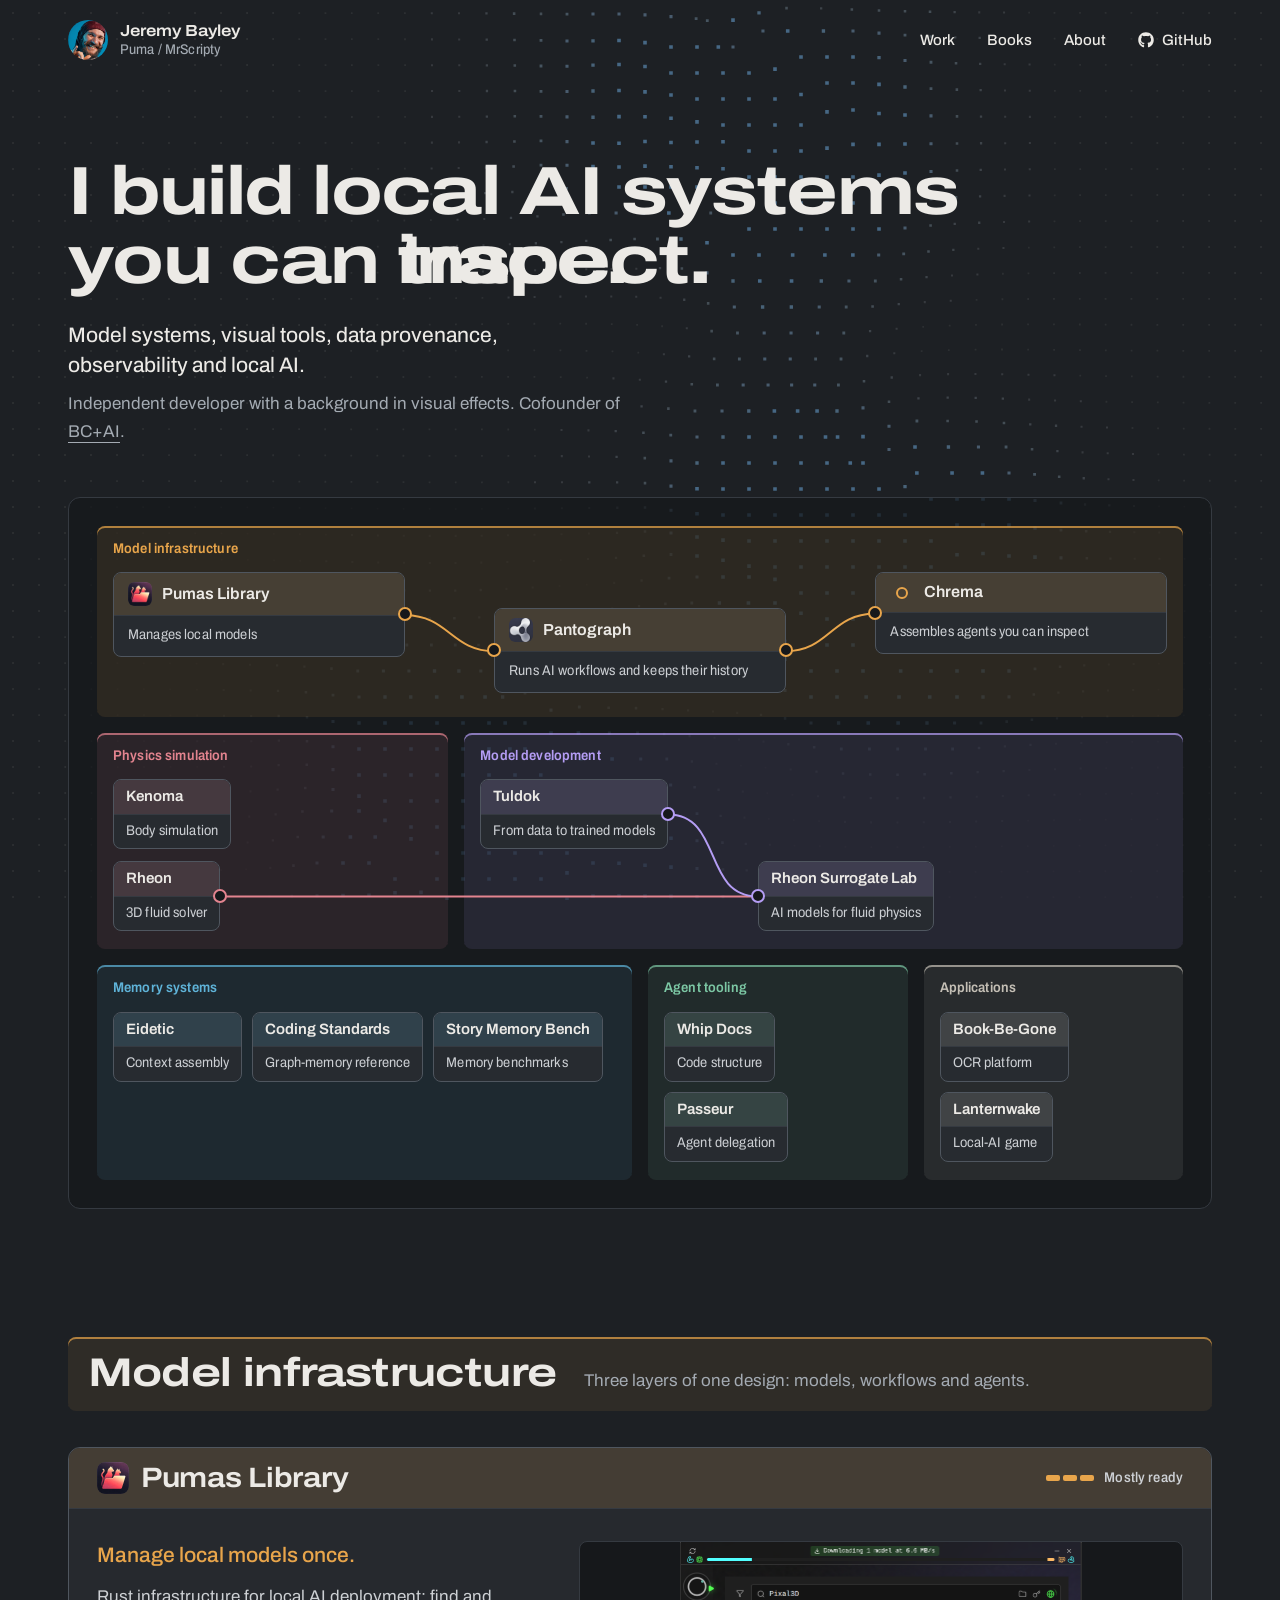
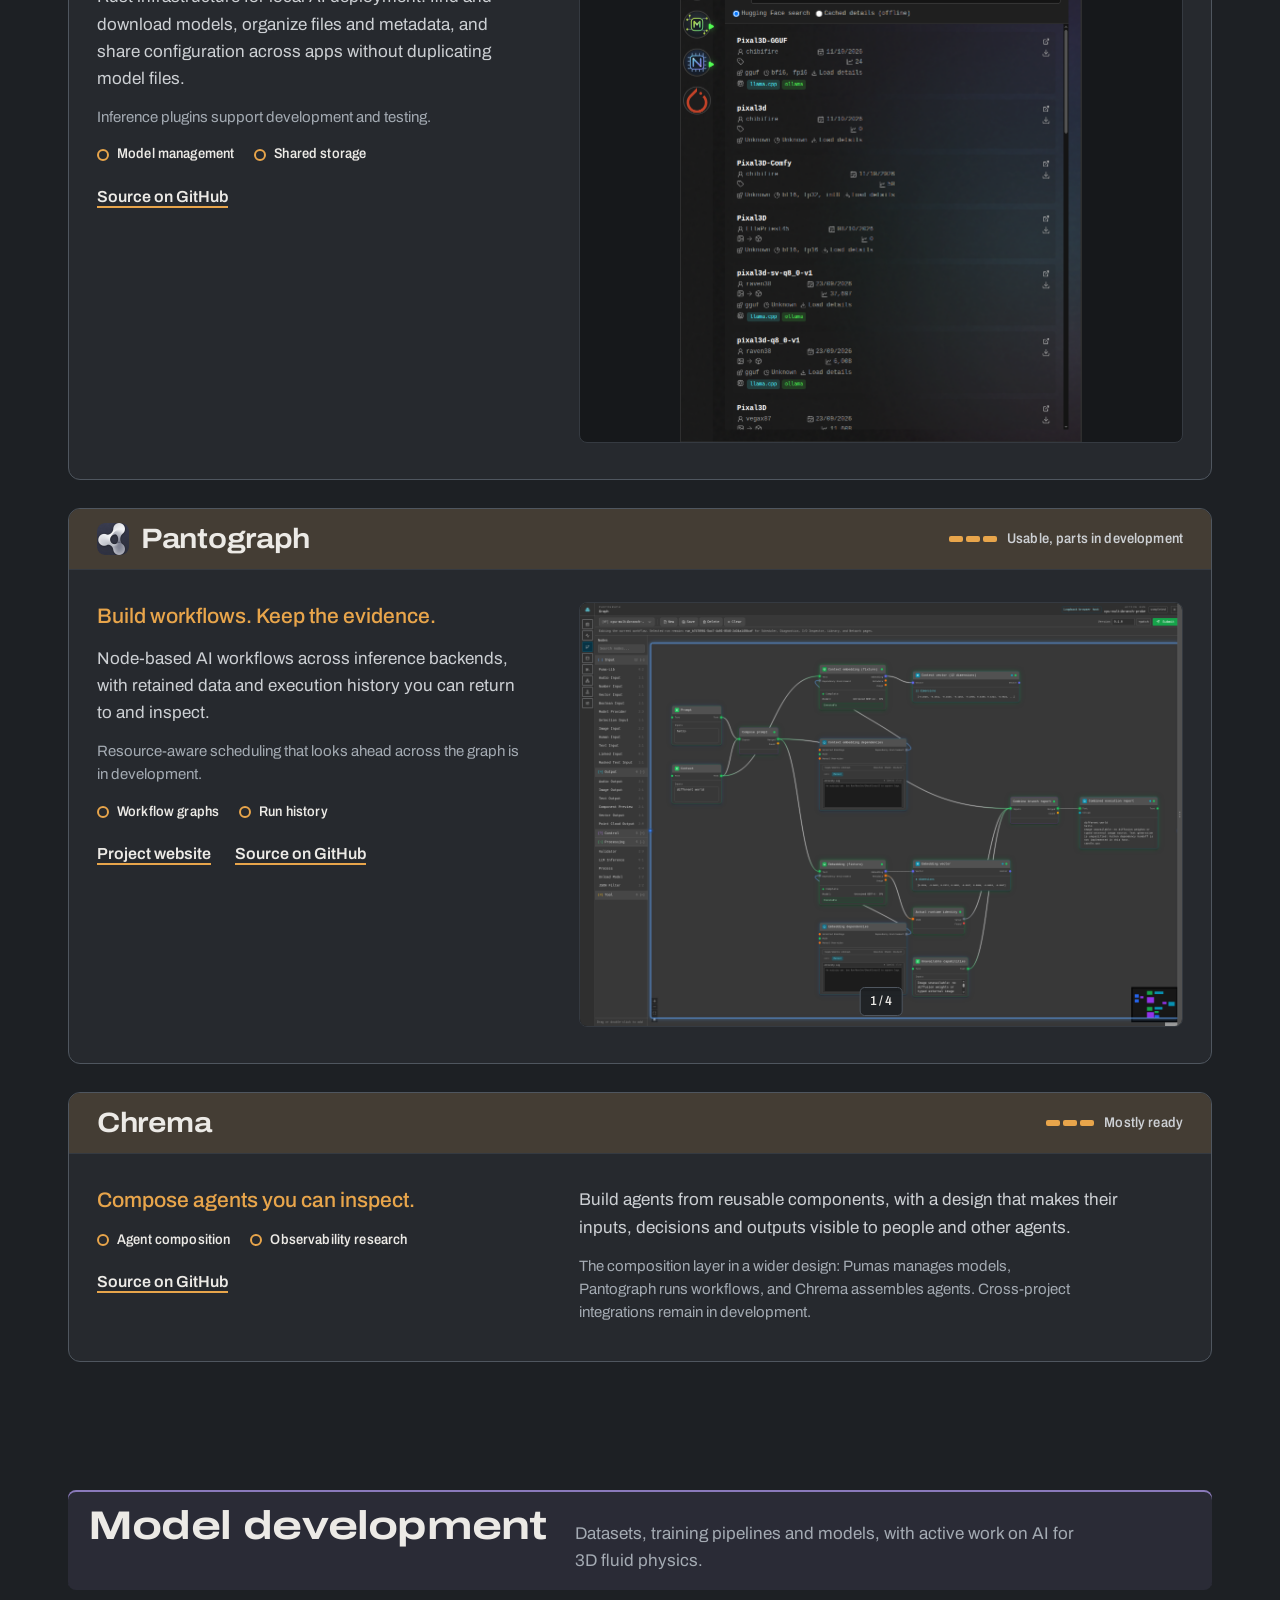
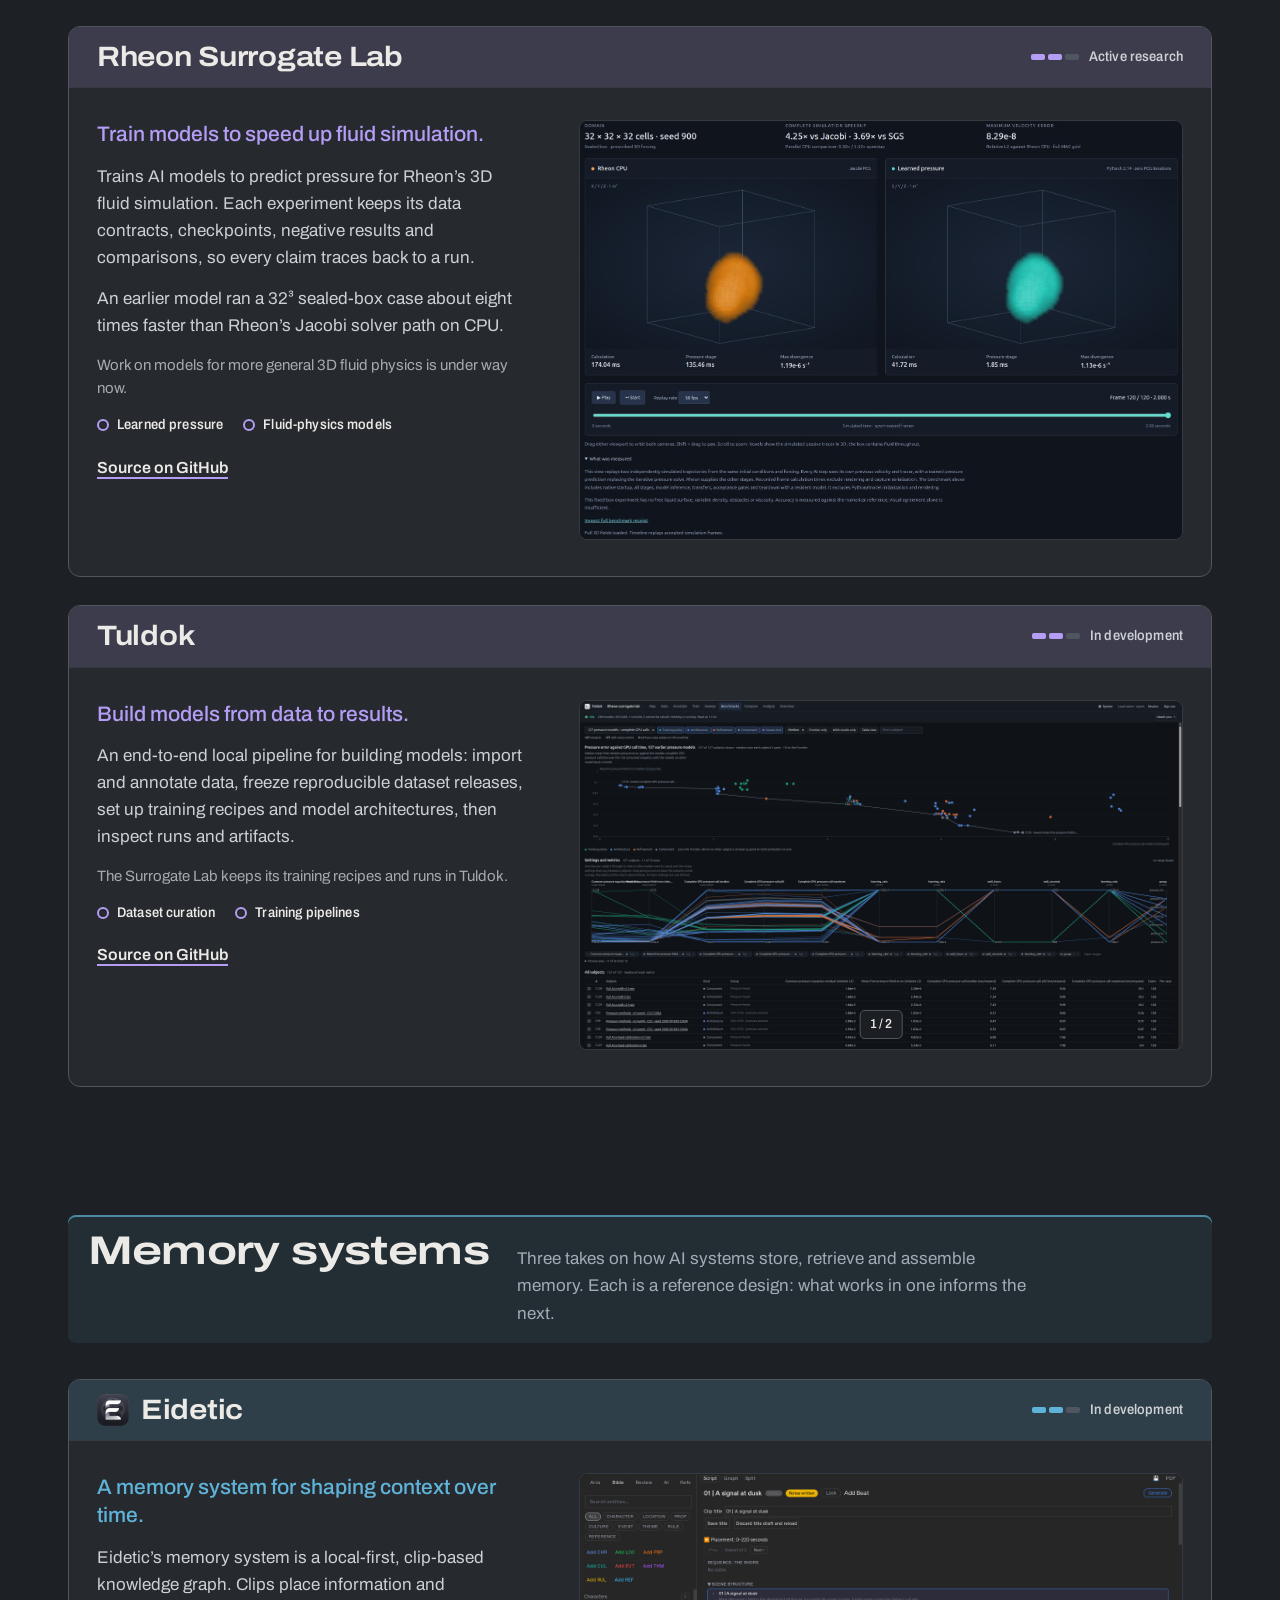
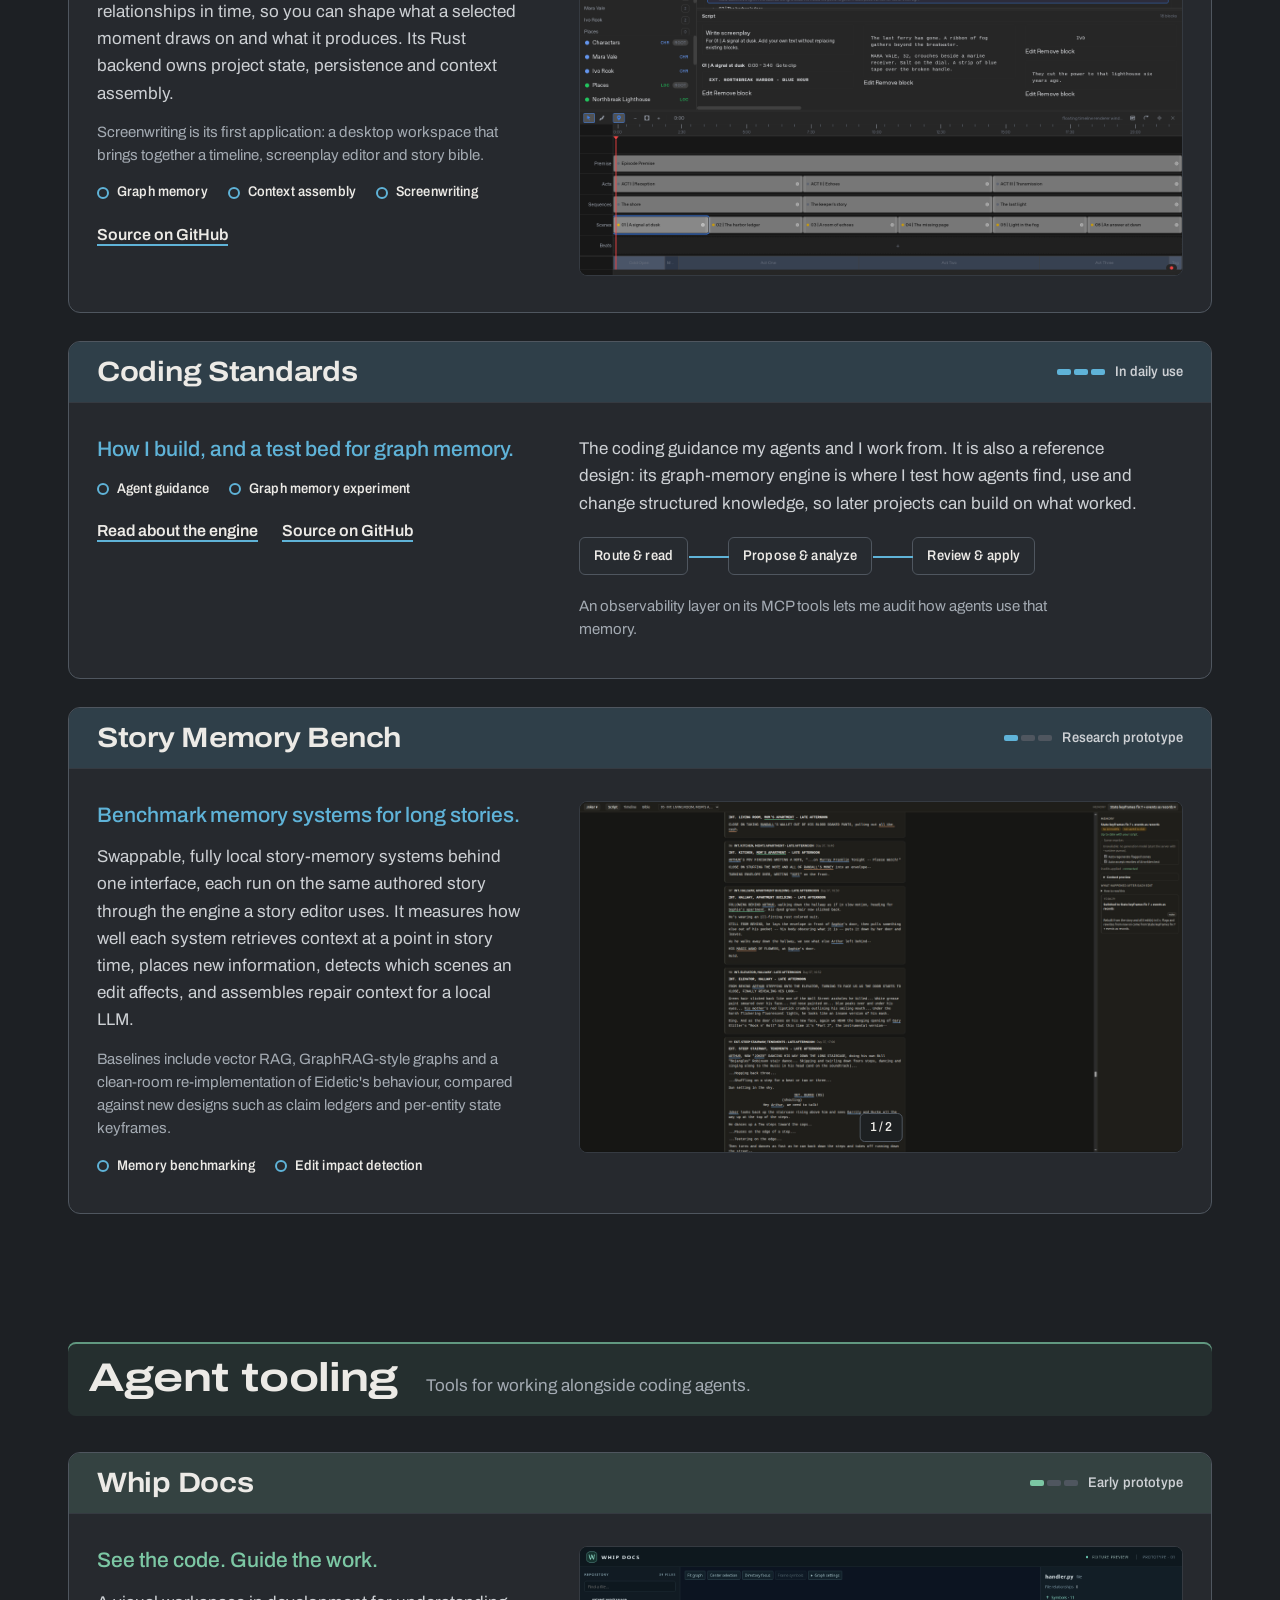
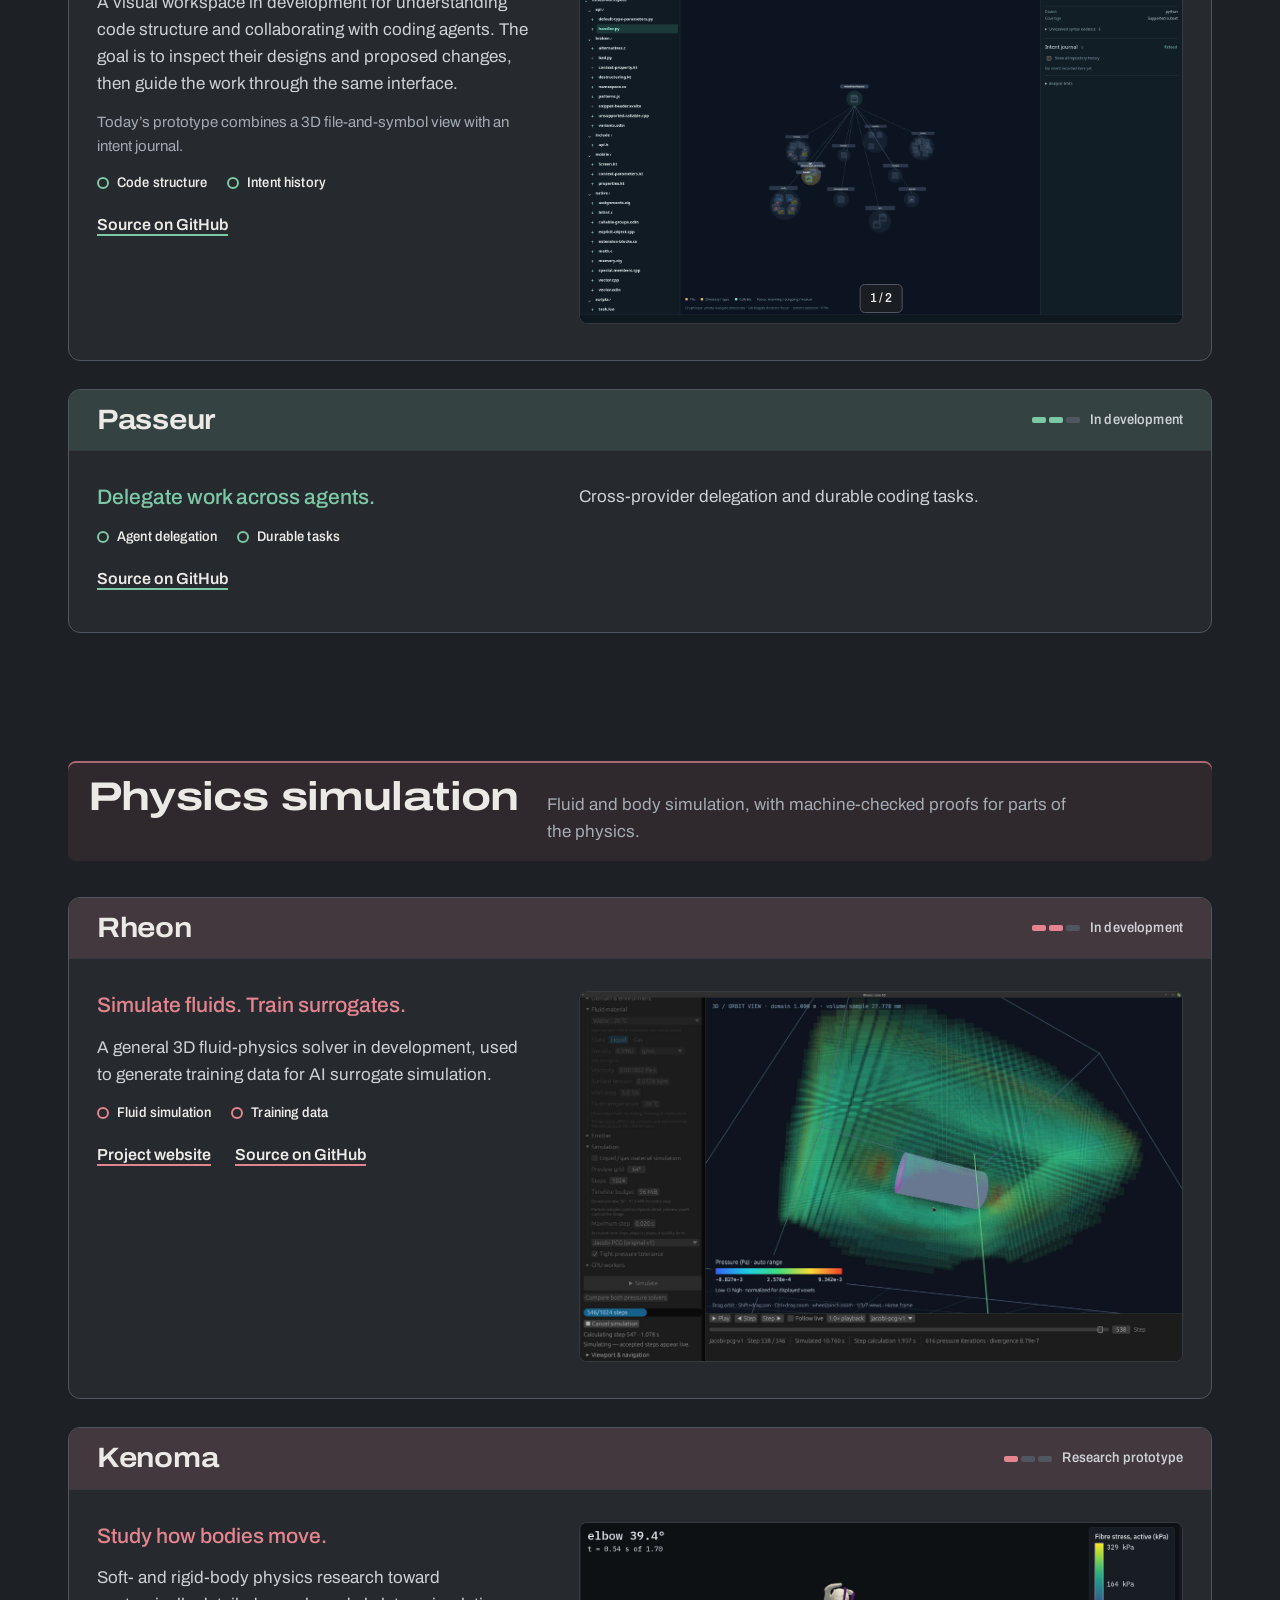
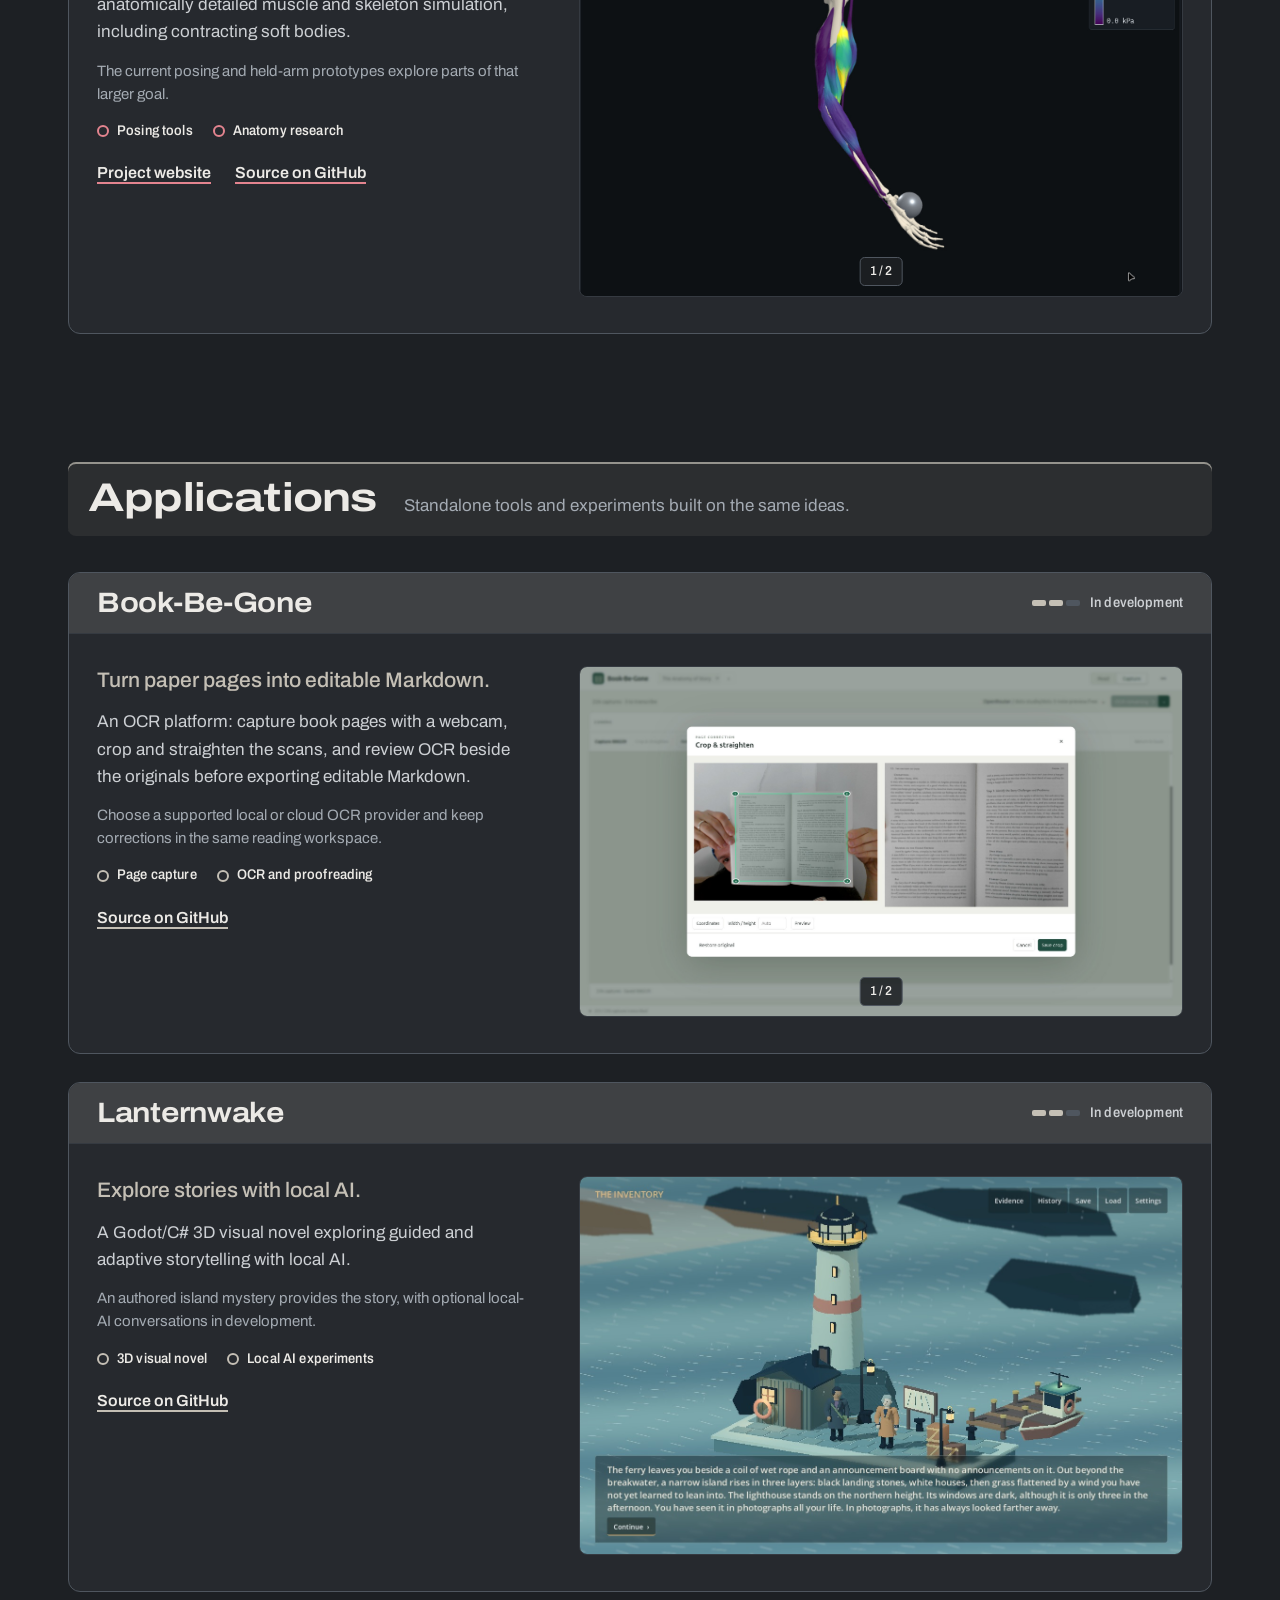
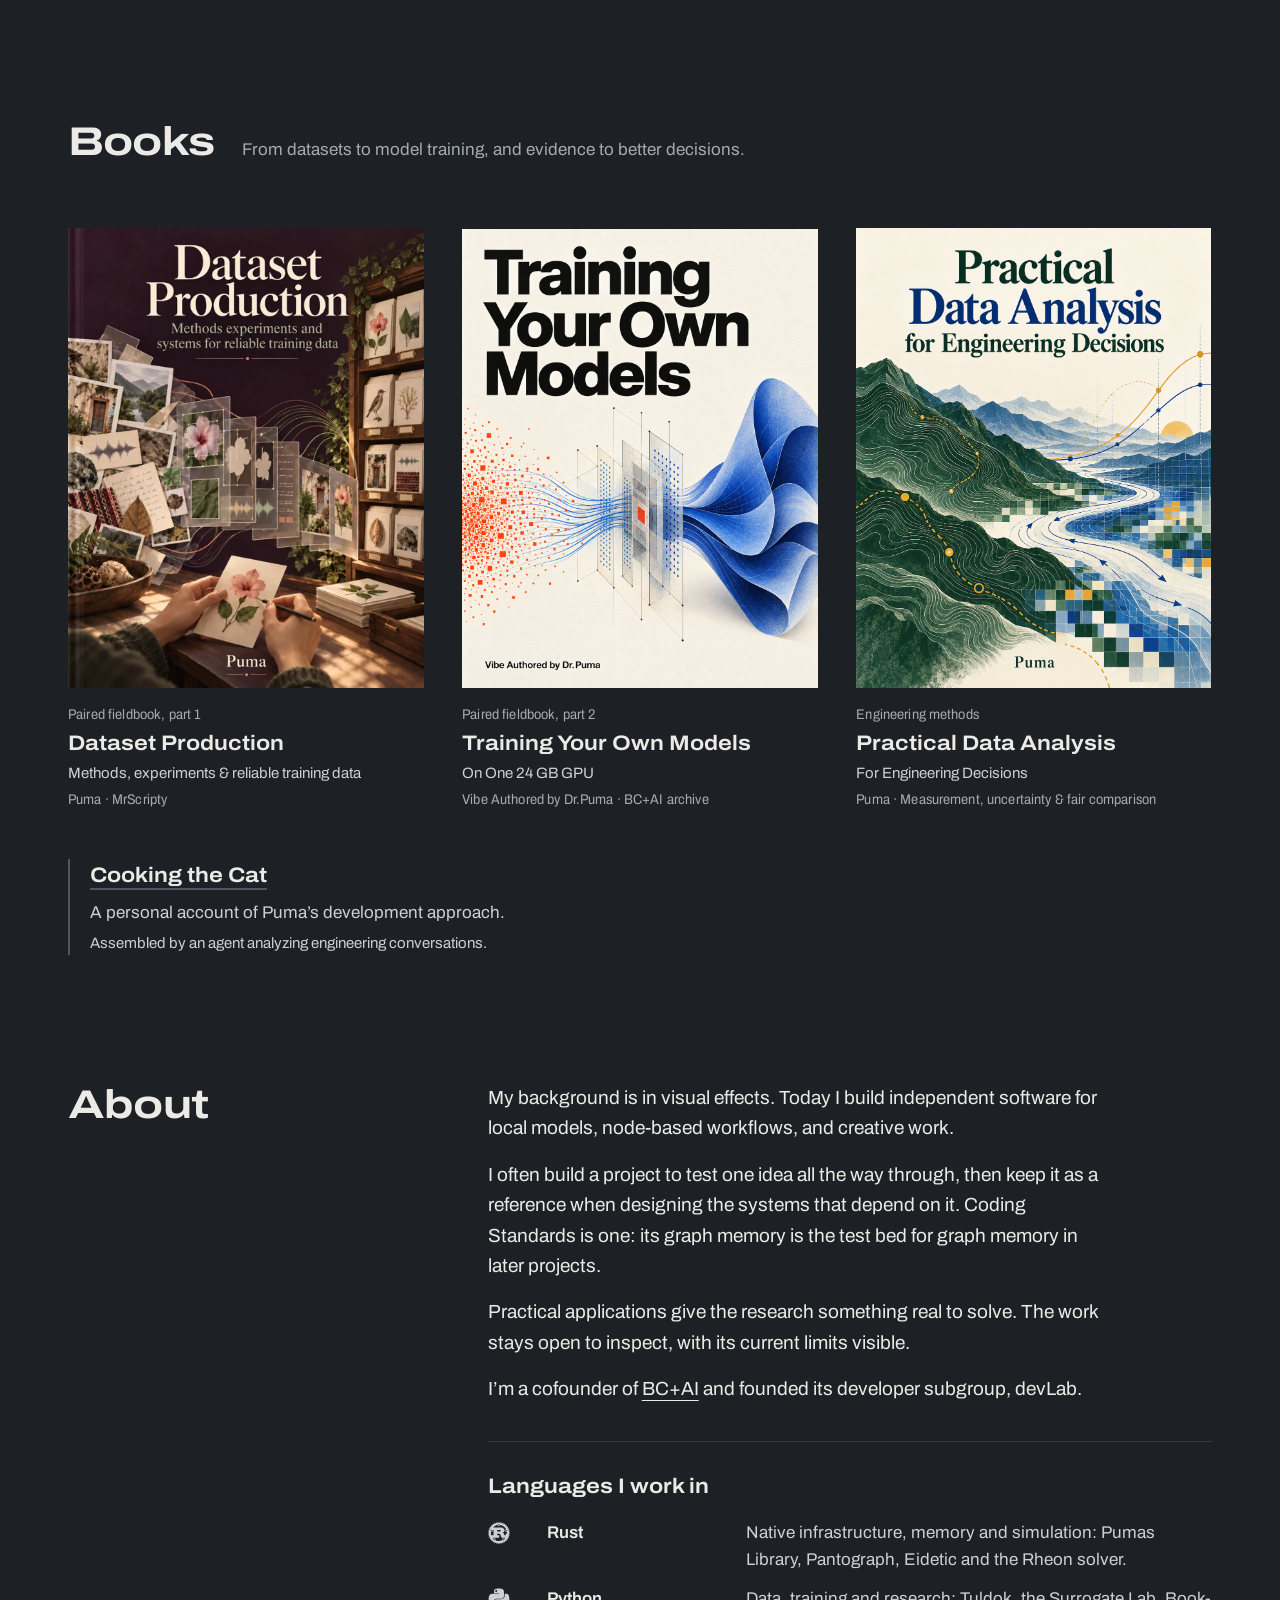
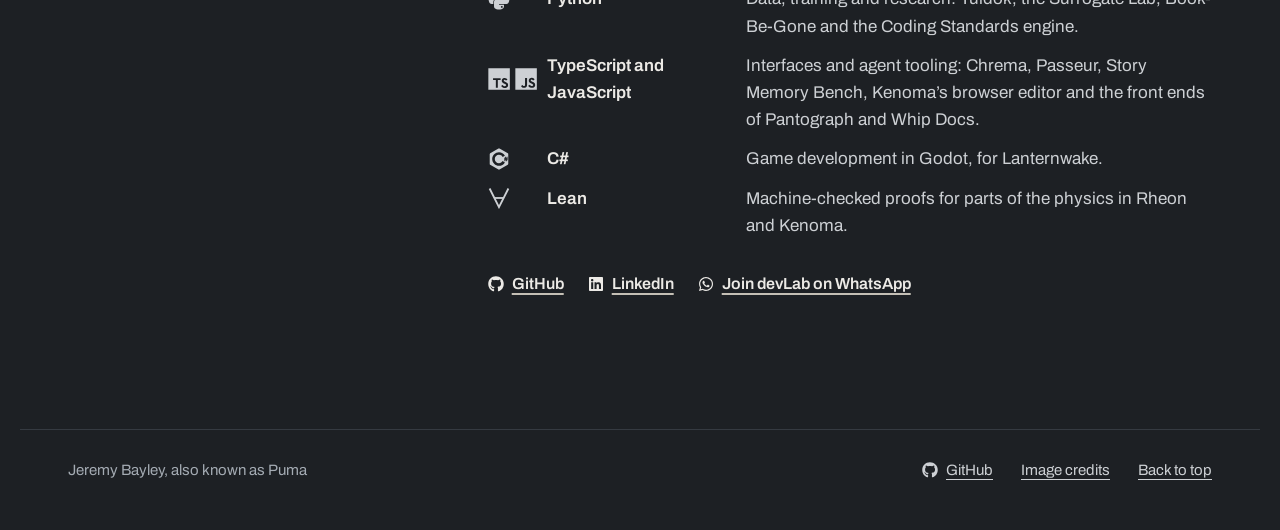
==== commit 040d1dcc: "Publish portfolio from e89eff9: Story Memory Bench replaces Phased Memory; new Tuldok and Kenoma scr" ====
--- a/index.html
+++ b/index.html
@@ -57,7 +57,7 @@
 <div class="node-row">
 <a class="node node-small" href="#eidetic"><span class="node-title">Eidetic</span><span class="node-body">Context assembly</span></a>
 <a class="node node-small" href="#standards"><span class="node-title">Coding Standards</span><span class="node-body">Graph-memory reference</span></a>
-<a class="node node-small" href="#phased-memory"><span class="node-title">Phased Memory</span><span class="node-body">Retrieval experiments</span></a>
+<a class="node node-small" href="#story-memory-bench"><span class="node-title">Story Memory Bench</span><span class="node-body">Memory benchmarks</span></a>
 </div>
 </div>
 <div class="backdrop backdrop-agents">
@@ -157,7 +157,7 @@
 <ul class="tags capability-tags"><li>Dataset curation</li><li>Training pipelines</li></ul>
 <p class="project-links"><a href="https://github.com/MrScripty/Tuldok">Source on GitHub</a></p>
 </div>
-<div class="project-visual"><figure class="app-capture"><a class="capture-button" href="assets/tuldok-workspace-results.jpg?v=34fdf853af38" aria-label="Enlarge Tuldok completed image-classifier run"><img src="assets/tuldok-workspace-results.jpg?v=34fdf853af38" alt="Tuldok Runs workspace showing a completed CPU image-classifier run, its frozen graph and release, validation metrics on three examples, completed stages, and verified artifacts." width="1440" height="900" loading="lazy" decoding="async"><span class="capture-zoom">View full size <svg class="icon" viewBox="0 0 24 24" fill="none" stroke="currentColor" stroke-width="1.6" stroke-linecap="round" stroke-linejoin="round" aria-hidden="true"><path d="M5 19 19 5M5 5h14v14"/></svg></span></a></figure></div>
+<div class="project-visual"><div class="capture-gallery" data-gallery="Tuldok"><figure class="app-capture"><a class="capture-button" href="assets/tuldok-benchmarks-frontier.jpg?v=87e849feef10" aria-label="Enlarge Tuldok benchmark frontier and parallel coordinates"><img src="assets/tuldok-benchmarks-frontier.jpg?v=87e849feef10" alt="Tuldok Benchmarks tab on a project of 127 pressure models: pressure error against GPU call time with the frontier of models no other beats on both, parallel coordinates of recipe settings and metrics, and the table of subjects." width="2560" height="1484" loading="lazy" decoding="async"><span class="capture-zoom">View full size <svg class="icon" viewBox="0 0 24 24" fill="none" stroke="currentColor" stroke-width="1.6" stroke-linecap="round" stroke-linejoin="round" aria-hidden="true"><path d="M5 19 19 5M5 5h14v14"/></svg></span></a></figure><figure class="app-capture"><a class="capture-button" href="assets/tuldok-map-ancestry.jpg?v=0df23a057753" aria-label="Enlarge Tuldok model ancestry map"><img src="assets/tuldok-map-ancestry.jpg?v=0df23a057753" alt="Tuldok Map tab on a 206-model surrogate project: a horizontal ancestry tree of model derivations grouped by stage, above the list of models with their purpose, kind of change and accuracy." width="2559" height="1488" loading="lazy" decoding="async"><span class="capture-zoom">View full size <svg class="icon" viewBox="0 0 24 24" fill="none" stroke="currentColor" stroke-width="1.6" stroke-linecap="round" stroke-linejoin="round" aria-hidden="true"><path d="M5 19 19 5M5 5h14v14"/></svg></span></a></figure></div></div>
 </div>
 </article>
 </div>
@@ -197,18 +197,16 @@
 </div>
 </article>
 
-<article class="project project-brief" id="phased-memory">
-<header class="project-head"><h3 class="project-title">Phased Memory</h3><p class="status" data-level="1" title="Maturity: early prototype (step 1 of 3)"><span class="status-meter" aria-hidden="true"><i></i><i></i><i></i></span>Exploratory experiment</p></header>
-<div class="project-body">
-<div class="project-text">
-<p class="project-deck">Test new ideas for memory retrieval.</p>
-<ul class="tags capability-tags"><li>Memory retrieval</li><li>Claims and embeddings</li></ul>
-<p class="project-links"><a href="https://github.com/MrScripty/phased-memory">Source on GitHub</a></p>
-</div>
-<div class="project-detail">
-<p>An exploratory Rust experiment for improving memory systems. It stores immutable source text, directed claims, embeddings and relationship history, then compares exact embedding retrieval, structured filtering and optional relationship reranking through Pumas.</p>
-<p class="project-note">Evaluation with real models has not been run yet.</p>
-</div>
+<article class="project" id="story-memory-bench">
+<header class="project-head"><h3 class="project-title">Story Memory Bench</h3><p class="status" data-level="1" title="Maturity: early prototype (step 1 of 3)"><span class="status-meter" aria-hidden="true"><i></i><i></i><i></i></span>Research prototype</p></header>
+<div class="project-body">
+<div class="project-text">
+<p class="project-deck">Benchmark memory systems for long stories.</p>
+<p>Swappable, fully local story-memory systems behind one interface, each run on the same authored story through the engine a story editor uses. It measures how well each system retrieves context at a point in story time, places new information, detects which scenes an edit affects, and assembles repair context for a local LLM.</p>
+<p class="project-note">Baselines include vector RAG, GraphRAG-style graphs and a clean-room re-implementation of Eidetic's behaviour, compared against new designs such as claim ledgers and per-entity state keyframes.</p>
+<ul class="tags capability-tags"><li>Memory benchmarking</li><li>Edit impact detection</li></ul>
+</div>
+<div class="project-visual"><div class="capture-gallery" data-gallery="Story Memory Bench"><figure class="app-capture"><a class="capture-button" href="assets/story-memory-bench-script.jpg?v=7a347f7795fe" aria-label="Enlarge Story Memory Bench script view"><img src="assets/story-memory-bench-script.jpg?v=7a347f7795fe" alt="Story Memory Bench editor showing screenplay scenes with story-time stamps and underlined entity mentions, beside the memory panel for the selected memory system." width="2560" height="1488" loading="lazy" decoding="async"><span class="capture-zoom">View full size <svg class="icon" viewBox="0 0 24 24" fill="none" stroke="currentColor" stroke-width="1.6" stroke-linecap="round" stroke-linejoin="round" aria-hidden="true"><path d="M5 19 19 5M5 5h14v14"/></svg></span></a></figure><figure class="app-capture"><a class="capture-button" href="assets/story-memory-bench-bible.jpg?v=7c42aa96382e" aria-label="Enlarge Story Memory Bench story bible"><img src="assets/story-memory-bench-bible.jpg?v=7c42aa96382e" alt="Story bible entry for a character with aliases, fields and relationships that change over story time, each tied to the scene where it changed." width="2560" height="1487" loading="lazy" decoding="async"><span class="capture-zoom">View full size <svg class="icon" viewBox="0 0 24 24" fill="none" stroke="currentColor" stroke-width="1.6" stroke-linecap="round" stroke-linejoin="round" aria-hidden="true"><path d="M5 19 19 5M5 5h14v14"/></svg></span></a></figure></div></div>
 </div>
 </article>
 </div>
@@ -275,7 +273,7 @@
 <ul class="tags capability-tags"><li>Posing tools</li><li>Anatomy research</li></ul>
 <p class="project-links"><a href="https://mrscripty.github.io/Kenoma/">Project website</a><a href="https://github.com/MrScripty/Kenoma">Source on GitHub</a></p>
 </div>
-<div class="project-visual"><div class="capture-gallery" data-gallery="Kenoma"><figure class="app-capture"><a class="capture-button" href="assets/kenoma-held-anatomy-scene.png?v=f5447eaa7a86" aria-label="Enlarge Kenoma anatomical arm prototype"><img src="assets/kenoma-held-anatomy-scene.png?v=f5447eaa7a86" alt="Kenoma native WebGL canvas showing a held right-arm reference assembly with three atlas bones, seven derived muscle volumes and gold tendon routes, beside the same-angle authored bone-weight comparison." width="700" height="661" loading="lazy" decoding="async"><span class="capture-zoom">View full size <svg class="icon" viewBox="0 0 24 24" fill="none" stroke="currentColor" stroke-width="1.6" stroke-linecap="round" stroke-linejoin="round" aria-hidden="true"><path d="M5 19 19 5M5 5h14v14"/></svg></span></a></figure><figure class="app-capture"><a class="capture-button" href="assets/kenoma-two-character-scene.png?v=4ae8f7458f54" aria-label="Enlarge Pose, move, explore"><img src="assets/kenoma-two-character-scene.png?v=4ae8f7458f54" alt="Pose, move, explore. Running Rust/WASM editor, with two characters and a live IK gizmo." width="1600" height="1000" loading="lazy" decoding="async"><span class="capture-zoom">View full size <svg class="icon" viewBox="0 0 24 24" fill="none" stroke="currentColor" stroke-width="1.6" stroke-linecap="round" stroke-linejoin="round" aria-hidden="true"><path d="M5 19 19 5M5 5h14v14"/></svg></span></a></figure></div></div>
+<div class="project-visual"><div class="capture-gallery" data-gallery="Kenoma"><figure class="app-capture"><a class="capture-button" href="assets/kenoma-arm-fibre-stress-extended.jpg?v=d72d6d0394ac" aria-label="Enlarge Kenoma arm lifting a ball, elbow at 39 degrees"><img src="assets/kenoma-arm-fibre-stress-extended.jpg?v=d72d6d0394ac" alt="Kenoma simulated right arm lifting a ball with the elbow at 39 degrees, 0.54 s into a 1.70 s motion: muscles on the skeleton coloured by active fibre stress from 0 to 329 kPa." width="1472" height="913" loading="lazy" decoding="async"><span class="capture-zoom">View full size <svg class="icon" viewBox="0 0 24 24" fill="none" stroke="currentColor" stroke-width="1.6" stroke-linecap="round" stroke-linejoin="round" aria-hidden="true"><path d="M5 19 19 5M5 5h14v14"/></svg></span></a></figure><figure class="app-capture"><a class="capture-button" href="assets/kenoma-arm-fibre-stress-flexed.jpg?v=5dd36010cc5a" aria-label="Enlarge Kenoma arm lifting a ball, elbow at 81 degrees"><img src="assets/kenoma-arm-fibre-stress-flexed.jpg?v=5dd36010cc5a" alt="The same Kenoma arm later in the lift, elbow at 81 degrees at 0.81 s, with the upper-arm and forearm muscles carrying the active fibre stress." width="1474" height="927" loading="lazy" decoding="async"><span class="capture-zoom">View full size <svg class="icon" viewBox="0 0 24 24" fill="none" stroke="currentColor" stroke-width="1.6" stroke-linecap="round" stroke-linejoin="round" aria-hidden="true"><path d="M5 19 19 5M5 5h14v14"/></svg></span></a></figure></div></div>
 </div>
 </article>
 </div>
@@ -343,9 +341,9 @@
 <div class="languages" id="languages">
 <h3>Languages I work in</h3>
 <dl>
-<div><dt><span class="lang-icons"><svg class="lang-icon" viewBox="0 0 128 128" fill="currentColor" aria-hidden="true" focusable="false"><path d="M62.96.242c-.232.135-1.203 1.528-2.16 3.097-2.4 3.94-2.426 3.942-5.65.55-2.098-2.208-2.605-2.612-3.28-2.607-.44.002-.995.152-1.235.332-.24.18-.916 1.612-1.504 3.183-1.346 3.6-1.41 3.715-2.156 3.86-.46.086-1.343-.407-3.463-1.929-1.565-1.125-3.1-2.045-3.411-2.045-1.291 0-1.655.706-2.27 4.4-.78 4.697-.754 4.681-4.988 2.758-1.71-.776-3.33-1.41-3.603-1.41-.274 0-.792.293-1.15.652-.652.652-.653.655-.475 4.246l.178 3.595-.68.364c-.602.322-1.017.283-3.684-.348-3.48-.822-4.216-.8-4.92.15l-.516.693.692 2.964c.38 1.63.745 3.2.814 3.487.067.287-.05.746-.26 1.02-.348.448-.717.49-3.94.44-5.452-.086-5.761.382-3.51 5.3.718 1.56 1.305 2.98 1.305 3.15 0 .898-.717 1.224-3.794 1.727-1.722.28-3.218.51-3.326.51-.107 0-.43.235-.717.522-.937.936-.671 1.816 1.453 4.814 2.646 3.735 2.642 3.75-1.73 5.421-4.971 1.902-5.072 2.37-1.287 5.96 3.525 3.344 3.53 3.295-.461 5.804C.208 62.8.162 62.846.085 63.876c-.093 1.253-.071 1.275 3.538 3.48 3.57 2.18 3.57 2.246.067 5.56C-.078 76.48.038 77 5.013 78.877c4.347 1.64 4.353 1.66 1.702 5.394-1.502 2.117-1.981 3-1.981 3.653 0 1.223.637 1.535 4.44 2.174 3.206.54 3.92.857 3.92 1.741 0 .182-.588 1.612-1.307 3.177-2.236 4.87-1.981 5.275 3.31 5.275 4.93 0 4.799-.15 3.737 4.294-.8 3.35-.813 3.992-.088 4.715.554.556 1.6.494 4.87-.289 2.499-.596 2.937-.637 3.516-.328l.66.354-.177 3.594c-.178 3.593-.177 3.595.475 4.248.358.36.884.652 1.165.652.282 0 1.903-.63 3.604-1.404 4.22-1.916 4.194-1.932 4.973 2.75.617 3.711.977 4.4 2.294 4.4.327 0 1.83-.88 3.34-1.958 2.654-1.893 3.342-2.19 4.049-1.74.182.115.89 1.67 1.572 3.455 1.003 2.625 1.37 3.31 1.929 3.576 1.062.51 1.72.1 4.218-2.62 3.016-3.286 3.14-3.27 5.602.72 2.72 4.406 3.424 4.396 6.212-.089 2.402-3.864 2.374-3.862 5.621-.47 2.157 2.25 2.616 2.61 3.343 2.61.464 0 1.019-.175 1.23-.388.214-.213.92-1.786 1.568-3.496.649-1.71 1.321-3.2 1.495-3.31.687-.436 1.398-.13 4.048 1.752 1.56 1.108 3.028 1.96 3.377 1.96 1.296 0 1.764-.92 2.302-4.535.46-3.082.554-3.378 1.16-3.685.596-.302.954-.2 3.75 1.07 1.701.77 3.323 1.402 3.604 1.402.282 0 .816-.302 1.184-.672l.672-.67-.184-3.448c-.177-3.29-.16-3.468.364-3.943.54-.488.596-.486 3.615.204 3.656.835 4.338.857 5.025.17.671-.67.664-.818-.254-4.69-1.03-4.346-1.168-4.19 3.78-4.19 3.374 0 3.75-.049 4.18-.523.718-.793.547-1.702-.896-4.779-.729-1.55-1.32-2.96-1.315-3.135.024-.914.743-1.227 4.065-1.767 2.033-.329 3.553-.71 3.829-.96.923-.833.584-1.918-1.523-4.873-2.642-3.703-2.63-3.738 1.599-5.297 5.064-1.866 5.209-2.488 1.419-6.09-3.51-3.335-3.512-3.317.333-5.677 4.648-2.853 4.655-3.496.082-6.335-3.933-2.44-3.93-2.406-.405-5.753 3.78-3.593 3.678-4.063-1.295-5.965-4.388-1.679-4.402-1.72-1.735-5.38 1.588-2.18 1.982-2.903 1.982-3.65 0-1.306-.586-1.598-4.436-2.22-3.216-.52-3.924-.835-3.924-1.75 0-.174.588-1.574 1.307-3.113 1.406-3.013 1.604-4.22.808-4.94-.428-.387-1-.443-4.067-.392-3.208.054-3.618.008-4.063-.439-.486-.488-.48-.557.278-3.725.931-3.88.935-3.975.17-4.694-.777-.73-1.262-.718-4.826.121-2.597.612-3.027.653-3.617.337l-.67-.36.185-3.582.186-3.58-.67-.67c-.369-.37-.891-.67-1.163-.67-.27 0-1.884.64-3.583 1.421-2.838 1.306-3.143 1.393-3.757 1.072-.612-.32-.714-.637-1.237-3.829-.603-3.693-.977-4.412-2.288-4.412-.311 0-1.853.925-3.426 2.055-2.584 1.856-2.93 2.032-3.574 1.807-.533-.186-.843-.59-1.221-1.599-.28-.742-.817-2.172-1.194-3.177-.762-2.028-1.187-2.482-2.328-2.482-.637 0-1.213.458-3.28 2.604-3.25 3.375-3.261 3.374-5.65-.545C66.073 1.78 65.075.382 64.81.24c-.597-.32-1.3-.32-1.85.002m2.96 11.798c2.83 2.014 1.326 6.75-2.144 6.75-3.368 0-5.064-4.057-2.66-6.36 1.358-1.3 3.304-1.459 4.805-.39m-3.558 12.507c1.855.705 2.616.282 6.852-3.8l3.182-3.07 1.347.18c4.225.56 12.627 4.25 17.455 7.666 4.436 3.14 10.332 9.534 12.845 13.93l.537.942-2.38 5.364c-1.31 2.95-2.382 5.673-2.382 6.053 0 .878.576 2.267 1.13 2.726.234.195 2.457 1.265 4.939 2.378l4.51 2.025.178 1.148c.23 1.495.26 5.167.052 6.21l-.163.816h-2.575c-2.987 0-2.756-.267-2.918 3.396-.118 2.656-.76 4.124-2.22 5.075-2.377 1.551-6.304 1.27-7.97-.57-.255-.284-.752-1.705-1.105-3.16-1.03-4.254-2.413-6.64-5.193-8.965-.878-.733-1.595-1.418-1.595-1.522 0-.102.965-.915 2.145-1.803 4.298-3.24 6.77-7.012 7.04-10.747.519-7.126-5.158-13.767-13.602-15.92-2.002-.51-2.857-.526-27.624-.526-14.057 0-25.56-.092-25.56-.204 0-.263 3.125-3.295 4.965-4.816 5.054-4.178 11.618-7.465 18.417-9.22l2.35-.61 3.34 3.387c1.839 1.863 3.64 3.5 4.003 3.637M20.3 46.34c1.539 1.008 2.17 3.54 1.26 5.062-1.405 2.356-4.966 2.455-6.373.178-2.046-3.309 1.895-7.349 5.113-5.24m90.672.13c4.026 2.454.906 8.493-3.404 6.586-2.877-1.273-2.97-5.206-.155-6.64 1.174-.6 2.523-.579 3.56.053M32.163 61.5v15.02h-13.28l-.526-2.285c-1.036-4.5-1.472-9.156-1.211-12.969l.182-2.679 4.565-2.047c2.864-1.283 4.706-2.262 4.943-2.625 1.038-1.584.94-2.715-.518-5.933l-.68-1.502h6.523V61.5M70.39 47.132c2.843.74 4.345 2.245 4.349 4.355.002 1.55-.765 2.52-2.67 3.38-1.348.61-1.562.625-10.063.708l-8.686.084v-8.92h7.782c6.078 0 8.112.086 9.288.393m-2.934 21.554c1.41.392 3.076 1.616 3.93 2.888.898 1.337 1.423 3.076 2.667 8.836 1.05 4.87 1.727 6.46 3.62 8.532 2.345 2.566 1.8 2.466 13.514 2.466 5.61 0 10.198.09 10.198.2 0 .197-3.863 4.764-4.03 4.764-.048 0-2.066-.422-4.484-.939-6.829-1.458-7.075-1.287-8.642 6.032l-1.008 4.702-.91.448c-1.518.75-6.453 2.292-9.01 2.82-4.228.87-8.828 1.162-12.871.821-6.893-.585-16.02-3.259-16.377-4.8-.075-.327-.535-2.443-1.018-4.704-.485-2.26-1.074-4.404-1.31-4.764-1.13-1.724-2.318-1.83-7.547-.674-1.98.44-3.708.796-3.84.796-.248 0-3.923-4.249-3.923-4.535 0-.09 8.728-.194 19.396-.23l19.395-.066.07-6.89c.05-4.865-.018-6.997-.23-7.25-.234-.284-1.485-.358-6.011-.358H53.32v-8.36l6.597.001c3.626.002 7.02.12 7.539.264M37.57 100.02c3.084 1.88 1.605 6.804-2.043 6.8-3.74 0-5.127-4.88-1.94-6.826 1.055-.643 2.908-.63 3.983.026m56.48.206c1.512 1.108 2.015 3.413 1.079 4.95-2.46 4.034-8.612.827-6.557-3.419 1.01-2.085 3.695-2.837 5.478-1.53"/></svg></span>Rust</dt><dd>Native infrastructure, memory and simulation: Pumas Library, Pantograph, Eidetic, Phased Memory and the Rheon solver.</dd></div>
+<div><dt><span class="lang-icons"><svg class="lang-icon" viewBox="0 0 128 128" fill="currentColor" aria-hidden="true" focusable="false"><path d="M62.96.242c-.232.135-1.203 1.528-2.16 3.097-2.4 3.94-2.426 3.942-5.65.55-2.098-2.208-2.605-2.612-3.28-2.607-.44.002-.995.152-1.235.332-.24.18-.916 1.612-1.504 3.183-1.346 3.6-1.41 3.715-2.156 3.86-.46.086-1.343-.407-3.463-1.929-1.565-1.125-3.1-2.045-3.411-2.045-1.291 0-1.655.706-2.27 4.4-.78 4.697-.754 4.681-4.988 2.758-1.71-.776-3.33-1.41-3.603-1.41-.274 0-.792.293-1.15.652-.652.652-.653.655-.475 4.246l.178 3.595-.68.364c-.602.322-1.017.283-3.684-.348-3.48-.822-4.216-.8-4.92.15l-.516.693.692 2.964c.38 1.63.745 3.2.814 3.487.067.287-.05.746-.26 1.02-.348.448-.717.49-3.94.44-5.452-.086-5.761.382-3.51 5.3.718 1.56 1.305 2.98 1.305 3.15 0 .898-.717 1.224-3.794 1.727-1.722.28-3.218.51-3.326.51-.107 0-.43.235-.717.522-.937.936-.671 1.816 1.453 4.814 2.646 3.735 2.642 3.75-1.73 5.421-4.971 1.902-5.072 2.37-1.287 5.96 3.525 3.344 3.53 3.295-.461 5.804C.208 62.8.162 62.846.085 63.876c-.093 1.253-.071 1.275 3.538 3.48 3.57 2.18 3.57 2.246.067 5.56C-.078 76.48.038 77 5.013 78.877c4.347 1.64 4.353 1.66 1.702 5.394-1.502 2.117-1.981 3-1.981 3.653 0 1.223.637 1.535 4.44 2.174 3.206.54 3.92.857 3.92 1.741 0 .182-.588 1.612-1.307 3.177-2.236 4.87-1.981 5.275 3.31 5.275 4.93 0 4.799-.15 3.737 4.294-.8 3.35-.813 3.992-.088 4.715.554.556 1.6.494 4.87-.289 2.499-.596 2.937-.637 3.516-.328l.66.354-.177 3.594c-.178 3.593-.177 3.595.475 4.248.358.36.884.652 1.165.652.282 0 1.903-.63 3.604-1.404 4.22-1.916 4.194-1.932 4.973 2.75.617 3.711.977 4.4 2.294 4.4.327 0 1.83-.88 3.34-1.958 2.654-1.893 3.342-2.19 4.049-1.74.182.115.89 1.67 1.572 3.455 1.003 2.625 1.37 3.31 1.929 3.576 1.062.51 1.72.1 4.218-2.62 3.016-3.286 3.14-3.27 5.602.72 2.72 4.406 3.424 4.396 6.212-.089 2.402-3.864 2.374-3.862 5.621-.47 2.157 2.25 2.616 2.61 3.343 2.61.464 0 1.019-.175 1.23-.388.214-.213.92-1.786 1.568-3.496.649-1.71 1.321-3.2 1.495-3.31.687-.436 1.398-.13 4.048 1.752 1.56 1.108 3.028 1.96 3.377 1.96 1.296 0 1.764-.92 2.302-4.535.46-3.082.554-3.378 1.16-3.685.596-.302.954-.2 3.75 1.07 1.701.77 3.323 1.402 3.604 1.402.282 0 .816-.302 1.184-.672l.672-.67-.184-3.448c-.177-3.29-.16-3.468.364-3.943.54-.488.596-.486 3.615.204 3.656.835 4.338.857 5.025.17.671-.67.664-.818-.254-4.69-1.03-4.346-1.168-4.19 3.78-4.19 3.374 0 3.75-.049 4.18-.523.718-.793.547-1.702-.896-4.779-.729-1.55-1.32-2.96-1.315-3.135.024-.914.743-1.227 4.065-1.767 2.033-.329 3.553-.71 3.829-.96.923-.833.584-1.918-1.523-4.873-2.642-3.703-2.63-3.738 1.599-5.297 5.064-1.866 5.209-2.488 1.419-6.09-3.51-3.335-3.512-3.317.333-5.677 4.648-2.853 4.655-3.496.082-6.335-3.933-2.44-3.93-2.406-.405-5.753 3.78-3.593 3.678-4.063-1.295-5.965-4.388-1.679-4.402-1.72-1.735-5.38 1.588-2.18 1.982-2.903 1.982-3.65 0-1.306-.586-1.598-4.436-2.22-3.216-.52-3.924-.835-3.924-1.75 0-.174.588-1.574 1.307-3.113 1.406-3.013 1.604-4.22.808-4.94-.428-.387-1-.443-4.067-.392-3.208.054-3.618.008-4.063-.439-.486-.488-.48-.557.278-3.725.931-3.88.935-3.975.17-4.694-.777-.73-1.262-.718-4.826.121-2.597.612-3.027.653-3.617.337l-.67-.36.185-3.582.186-3.58-.67-.67c-.369-.37-.891-.67-1.163-.67-.27 0-1.884.64-3.583 1.421-2.838 1.306-3.143 1.393-3.757 1.072-.612-.32-.714-.637-1.237-3.829-.603-3.693-.977-4.412-2.288-4.412-.311 0-1.853.925-3.426 2.055-2.584 1.856-2.93 2.032-3.574 1.807-.533-.186-.843-.59-1.221-1.599-.28-.742-.817-2.172-1.194-3.177-.762-2.028-1.187-2.482-2.328-2.482-.637 0-1.213.458-3.28 2.604-3.25 3.375-3.261 3.374-5.65-.545C66.073 1.78 65.075.382 64.81.24c-.597-.32-1.3-.32-1.85.002m2.96 11.798c2.83 2.014 1.326 6.75-2.144 6.75-3.368 0-5.064-4.057-2.66-6.36 1.358-1.3 3.304-1.459 4.805-.39m-3.558 12.507c1.855.705 2.616.282 6.852-3.8l3.182-3.07 1.347.18c4.225.56 12.627 4.25 17.455 7.666 4.436 3.14 10.332 9.534 12.845 13.93l.537.942-2.38 5.364c-1.31 2.95-2.382 5.673-2.382 6.053 0 .878.576 2.267 1.13 2.726.234.195 2.457 1.265 4.939 2.378l4.51 2.025.178 1.148c.23 1.495.26 5.167.052 6.21l-.163.816h-2.575c-2.987 0-2.756-.267-2.918 3.396-.118 2.656-.76 4.124-2.22 5.075-2.377 1.551-6.304 1.27-7.97-.57-.255-.284-.752-1.705-1.105-3.16-1.03-4.254-2.413-6.64-5.193-8.965-.878-.733-1.595-1.418-1.595-1.522 0-.102.965-.915 2.145-1.803 4.298-3.24 6.77-7.012 7.04-10.747.519-7.126-5.158-13.767-13.602-15.92-2.002-.51-2.857-.526-27.624-.526-14.057 0-25.56-.092-25.56-.204 0-.263 3.125-3.295 4.965-4.816 5.054-4.178 11.618-7.465 18.417-9.22l2.35-.61 3.34 3.387c1.839 1.863 3.64 3.5 4.003 3.637M20.3 46.34c1.539 1.008 2.17 3.54 1.26 5.062-1.405 2.356-4.966 2.455-6.373.178-2.046-3.309 1.895-7.349 5.113-5.24m90.672.13c4.026 2.454.906 8.493-3.404 6.586-2.877-1.273-2.97-5.206-.155-6.64 1.174-.6 2.523-.579 3.56.053M32.163 61.5v15.02h-13.28l-.526-2.285c-1.036-4.5-1.472-9.156-1.211-12.969l.182-2.679 4.565-2.047c2.864-1.283 4.706-2.262 4.943-2.625 1.038-1.584.94-2.715-.518-5.933l-.68-1.502h6.523V61.5M70.39 47.132c2.843.74 4.345 2.245 4.349 4.355.002 1.55-.765 2.52-2.67 3.38-1.348.61-1.562.625-10.063.708l-8.686.084v-8.92h7.782c6.078 0 8.112.086 9.288.393m-2.934 21.554c1.41.392 3.076 1.616 3.93 2.888.898 1.337 1.423 3.076 2.667 8.836 1.05 4.87 1.727 6.46 3.62 8.532 2.345 2.566 1.8 2.466 13.514 2.466 5.61 0 10.198.09 10.198.2 0 .197-3.863 4.764-4.03 4.764-.048 0-2.066-.422-4.484-.939-6.829-1.458-7.075-1.287-8.642 6.032l-1.008 4.702-.91.448c-1.518.75-6.453 2.292-9.01 2.82-4.228.87-8.828 1.162-12.871.821-6.893-.585-16.02-3.259-16.377-4.8-.075-.327-.535-2.443-1.018-4.704-.485-2.26-1.074-4.404-1.31-4.764-1.13-1.724-2.318-1.83-7.547-.674-1.98.44-3.708.796-3.84.796-.248 0-3.923-4.249-3.923-4.535 0-.09 8.728-.194 19.396-.23l19.395-.066.07-6.89c.05-4.865-.018-6.997-.23-7.25-.234-.284-1.485-.358-6.011-.358H53.32v-8.36l6.597.001c3.626.002 7.02.12 7.539.264M37.57 100.02c3.084 1.88 1.605 6.804-2.043 6.8-3.74 0-5.127-4.88-1.94-6.826 1.055-.643 2.908-.63 3.983.026m56.48.206c1.512 1.108 2.015 3.413 1.079 4.95-2.46 4.034-8.612.827-6.557-3.419 1.01-2.085 3.695-2.837 5.478-1.53"/></svg></span>Rust</dt><dd>Native infrastructure, memory and simulation: Pumas Library, Pantograph, Eidetic and the Rheon solver.</dd></div>
 <div><dt><span class="lang-icons"><svg class="lang-icon" viewBox="0 0 128 128" fill="currentColor" aria-hidden="true" focusable="false"><path d="M49.33 62h29.159C86.606 62 93 55.132 93 46.981V19.183c0-7.912-6.632-13.856-14.555-15.176-5.014-.835-10.195-1.215-15.187-1.191-4.99.023-9.612.448-13.805 1.191C37.098 6.188 35 10.758 35 19.183V30h29v4H23.776c-8.484 0-15.914 5.108-18.237 14.811-2.681 11.12-2.8 17.919 0 29.53C7.614 86.983 12.569 93 21.054 93H31V79.952C31 70.315 39.428 62 49.33 62zm-1.838-39.11c-3.026 0-5.478-2.479-5.478-5.545 0-3.079 2.451-5.581 5.478-5.581 3.015 0 5.479 2.502 5.479 5.581-.001 3.066-2.465 5.545-5.479 5.545zm74.789 25.921C120.183 40.363 116.178 34 107.682 34H97v12.981C97 57.031 88.206 65 78.489 65H49.33C41.342 65 35 72.326 35 80.326v27.8c0 7.91 6.745 12.564 14.462 14.834 9.242 2.717 17.994 3.208 29.051 0C85.862 120.831 93 116.549 93 108.126V97H64v-4h43.682c8.484 0 11.647-5.776 14.599-14.66 3.047-9.145 2.916-17.799 0-29.529zm-41.955 55.606c3.027 0 5.479 2.479 5.479 5.547 0 3.076-2.451 5.579-5.479 5.579-3.015 0-5.478-2.502-5.478-5.579 0-3.068 2.463-5.547 5.478-5.547z"/></svg></span>Python</dt><dd>Data, training and research: Tuldok, the Surrogate Lab, Book-Be-Gone and the Coding Standards engine.</dd></div>
-<div><dt><span class="lang-icons"><svg class="lang-icon" viewBox="0 0 128 128" fill="currentColor" aria-hidden="true" focusable="false"><path d="M2 63.91v62.5h125v-125H2zm100.73-5a15.56 15.56 0 017.82 4.5 20.58 20.58 0 013 4c0 .16-5.4 3.81-8.69 5.85-.12.08-.6-.44-1.13-1.23a7.09 7.09 0 00-5.87-3.53c-3.79-.26-6.23 1.73-6.21 5a4.58 4.58 0 00.54 2.34c.83 1.73 2.38 2.76 7.24 4.86 8.95 3.85 12.78 6.39 15.16 10 2.66 4 3.25 10.46 1.45 15.24-2 5.2-6.9 8.73-13.83 9.9a38.32 38.32 0 01-9.52-.1A23 23 0 0180 109.19c-1.15-1.27-3.39-4.58-3.25-4.82a9.34 9.34 0 011.15-.73l4.6-2.64 3.59-2.08.75 1.11a16.78 16.78 0 004.74 4.54c4 2.1 9.46 1.81 12.16-.62a5.43 5.43 0 00.69-6.92c-1-1.39-3-2.56-8.59-5-6.45-2.78-9.23-4.5-11.77-7.24a16.48 16.48 0 01-3.43-6.25 25 25 0 01-.22-8c1.33-6.23 6-10.58 12.82-11.87a31.66 31.66 0 019.49.26zm-29.34 5.24v5.12H57.16v46.23H45.65V69.26H29.38v-5a49.19 49.19 0 01.14-5.16c.06-.08 10-.12 22-.1h21.81z"/></svg><svg class="lang-icon" viewBox="0 0 128 128" fill="currentColor" aria-hidden="true" focusable="false"><path d="M2 1v125h125V1H2zm66.119 106.513c-1.845 3.749-5.367 6.212-9.448 7.401-6.271 1.44-12.269.619-16.731-2.059-2.986-1.832-5.318-4.652-6.901-7.901l9.52-5.83c.083.035.333.487.667 1.071 1.214 2.034 2.261 3.474 4.319 4.485 2.022.69 6.461 1.131 8.175-2.427 1.047-1.81.714-7.628.714-14.065C58.433 78.073 58.48 68 58.48 58h11.709c0 11 .06 21.418 0 32.152.025 6.58.596 12.446-2.07 17.361zm48.574-3.308c-4.07 13.922-26.762 14.374-35.83 5.176-1.916-2.165-3.117-3.296-4.26-5.795 4.819-2.772 4.819-2.772 9.508-5.485 2.547 3.915 4.902 6.068 9.139 6.949 5.748.702 11.531-1.273 10.234-7.378-1.333-4.986-11.77-6.199-18.873-11.531-7.211-4.843-8.901-16.611-2.975-23.335 1.975-2.487 5.343-4.343 8.877-5.235l3.688-.477c7.081-.143 11.507 1.727 14.756 5.355.904.916 1.642 1.904 3.022 4.045-3.772 2.404-3.76 2.381-9.163 5.879-1.154-2.486-3.069-4.046-5.093-4.724-3.142-.952-7.104.083-7.926 3.403-.285 1.023-.226 1.975.227 3.665 1.273 2.903 5.545 4.165 9.377 5.926 11.031 4.474 14.756 9.271 15.672 14.981.882 4.916-.213 8.105-.38 8.581z"/></svg></span>TypeScript and JavaScript</dt><dd>Interfaces and agent tooling: Chrema, Passeur, Kenoma’s browser editor and the front ends of Pantograph and Whip Docs.</dd></div>
+<div><dt><span class="lang-icons"><svg class="lang-icon" viewBox="0 0 128 128" fill="currentColor" aria-hidden="true" focusable="false"><path d="M2 63.91v62.5h125v-125H2zm100.73-5a15.56 15.56 0 017.82 4.5 20.58 20.58 0 013 4c0 .16-5.4 3.81-8.69 5.85-.12.08-.6-.44-1.13-1.23a7.09 7.09 0 00-5.87-3.53c-3.79-.26-6.23 1.73-6.21 5a4.58 4.58 0 00.54 2.34c.83 1.73 2.38 2.76 7.24 4.86 8.95 3.85 12.78 6.39 15.16 10 2.66 4 3.25 10.46 1.45 15.24-2 5.2-6.9 8.73-13.83 9.9a38.32 38.32 0 01-9.52-.1A23 23 0 0180 109.19c-1.15-1.27-3.39-4.58-3.25-4.82a9.34 9.34 0 011.15-.73l4.6-2.64 3.59-2.08.75 1.11a16.78 16.78 0 004.74 4.54c4 2.1 9.46 1.81 12.16-.62a5.43 5.43 0 00.69-6.92c-1-1.39-3-2.56-8.59-5-6.45-2.78-9.23-4.5-11.77-7.24a16.48 16.48 0 01-3.43-6.25 25 25 0 01-.22-8c1.33-6.23 6-10.58 12.82-11.87a31.66 31.66 0 019.49.26zm-29.34 5.24v5.12H57.16v46.23H45.65V69.26H29.38v-5a49.19 49.19 0 01.14-5.16c.06-.08 10-.12 22-.1h21.81z"/></svg><svg class="lang-icon" viewBox="0 0 128 128" fill="currentColor" aria-hidden="true" focusable="false"><path d="M2 1v125h125V1H2zm66.119 106.513c-1.845 3.749-5.367 6.212-9.448 7.401-6.271 1.44-12.269.619-16.731-2.059-2.986-1.832-5.318-4.652-6.901-7.901l9.52-5.83c.083.035.333.487.667 1.071 1.214 2.034 2.261 3.474 4.319 4.485 2.022.69 6.461 1.131 8.175-2.427 1.047-1.81.714-7.628.714-14.065C58.433 78.073 58.48 68 58.48 58h11.709c0 11 .06 21.418 0 32.152.025 6.58.596 12.446-2.07 17.361zm48.574-3.308c-4.07 13.922-26.762 14.374-35.83 5.176-1.916-2.165-3.117-3.296-4.26-5.795 4.819-2.772 4.819-2.772 9.508-5.485 2.547 3.915 4.902 6.068 9.139 6.949 5.748.702 11.531-1.273 10.234-7.378-1.333-4.986-11.77-6.199-18.873-11.531-7.211-4.843-8.901-16.611-2.975-23.335 1.975-2.487 5.343-4.343 8.877-5.235l3.688-.477c7.081-.143 11.507 1.727 14.756 5.355.904.916 1.642 1.904 3.022 4.045-3.772 2.404-3.76 2.381-9.163 5.879-1.154-2.486-3.069-4.046-5.093-4.724-3.142-.952-7.104.083-7.926 3.403-.285 1.023-.226 1.975.227 3.665 1.273 2.903 5.545 4.165 9.377 5.926 11.031 4.474 14.756 9.271 15.672 14.981.882 4.916-.213 8.105-.38 8.581z"/></svg></span>TypeScript and JavaScript</dt><dd>Interfaces and agent tooling: Chrema, Passeur, Story Memory Bench, Kenoma’s browser editor and the front ends of Pantograph and Whip Docs.</dd></div>
 <div><dt><span class="lang-icons"><svg class="lang-icon" viewBox="0 0 128 128" fill="currentColor" aria-hidden="true" focusable="false"><path d="M117.5 33.5l.3-.2c-.6-1.1-1.5-2.1-2.4-2.6L67.1 2.9c-.8-.5-1.9-.7-3.1-.7-1.2 0-2.3.3-3.1.7l-48 27.9c-1.7 1-2.9 3.5-2.9 5.4v55.7c0 1.1.2 2.3.9 3.4l-.2.1c.5.8 1.2 1.5 1.9 1.9l48.2 27.9c.8.5 1.9.7 3.1.7 1.2 0 2.3-.3 3.1-.7l48-27.9c1.7-1 2.9-3.5 2.9-5.4V36.1c.1-.8 0-1.7-.4-2.6zm-53.5 70c-21.8 0-39.5-17.7-39.5-39.5S42.2 24.5 64 24.5c14.7 0 27.5 8.1 34.3 20l-13 7.5C81.1 44.5 73.1 39.5 64 39.5c-13.5 0-24.5 11-24.5 24.5s11 24.5 24.5 24.5c9.1 0 17.1-5 21.3-12.4l12.9 7.6c-6.8 11.8-19.6 19.8-34.2 19.8zM115 62h-3.2l-.9 4h4.1v5h-5l-1.2 6h-4.9l1.2-6h-3.8l-1.2 6h-4.8l1.2-6H94v-5h3.5l.9-4H94v-5h5.3l1.2-6h4.9l-1.2 6h3.8l1.2-6h4.8l-1.2 6h2.2v5zm-12.7 4h3.8l.9-4h-3.8z"/></svg></span>C#</dt><dd>Game development in Godot, for Lanternwake.</dd></div>
 <div><dt><span class="lang-icons"><svg class="lang-icon" viewBox="0 0 12.8 12.8" aria-hidden="true" focusable="false"><g transform="matrix(0.04873494,0,0,0.04761486,11.894795,-3.1880833)" fill="none" stroke="currentColor" stroke-width="22"><path d="M-225.01753 85.058532-113.00637 312.33298-.4770204 85.148264"/><path d="M-168.48853 201.23967H-56.98534"/></g></svg></span>Lean</dt><dd>Machine-checked proofs for parts of the physics in Rheon and Kenoma.</dd></div>
 </dl>
